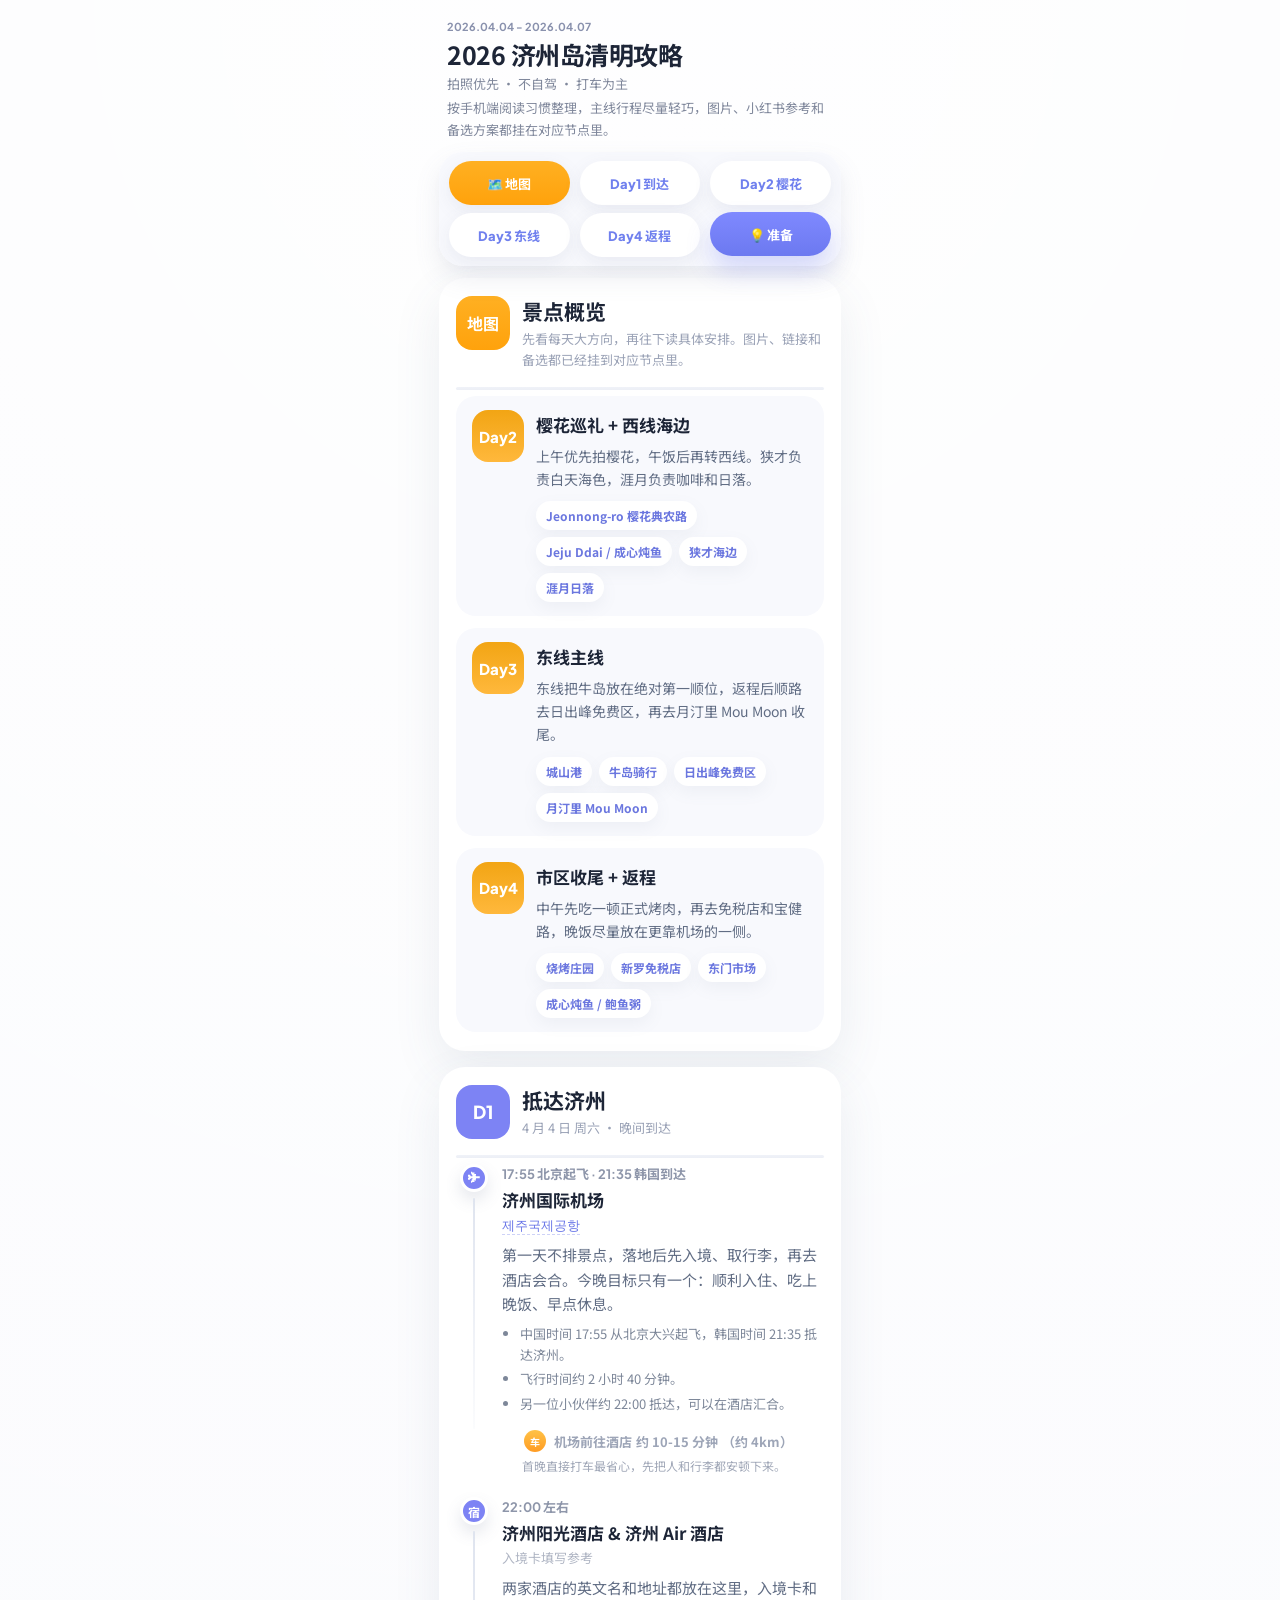
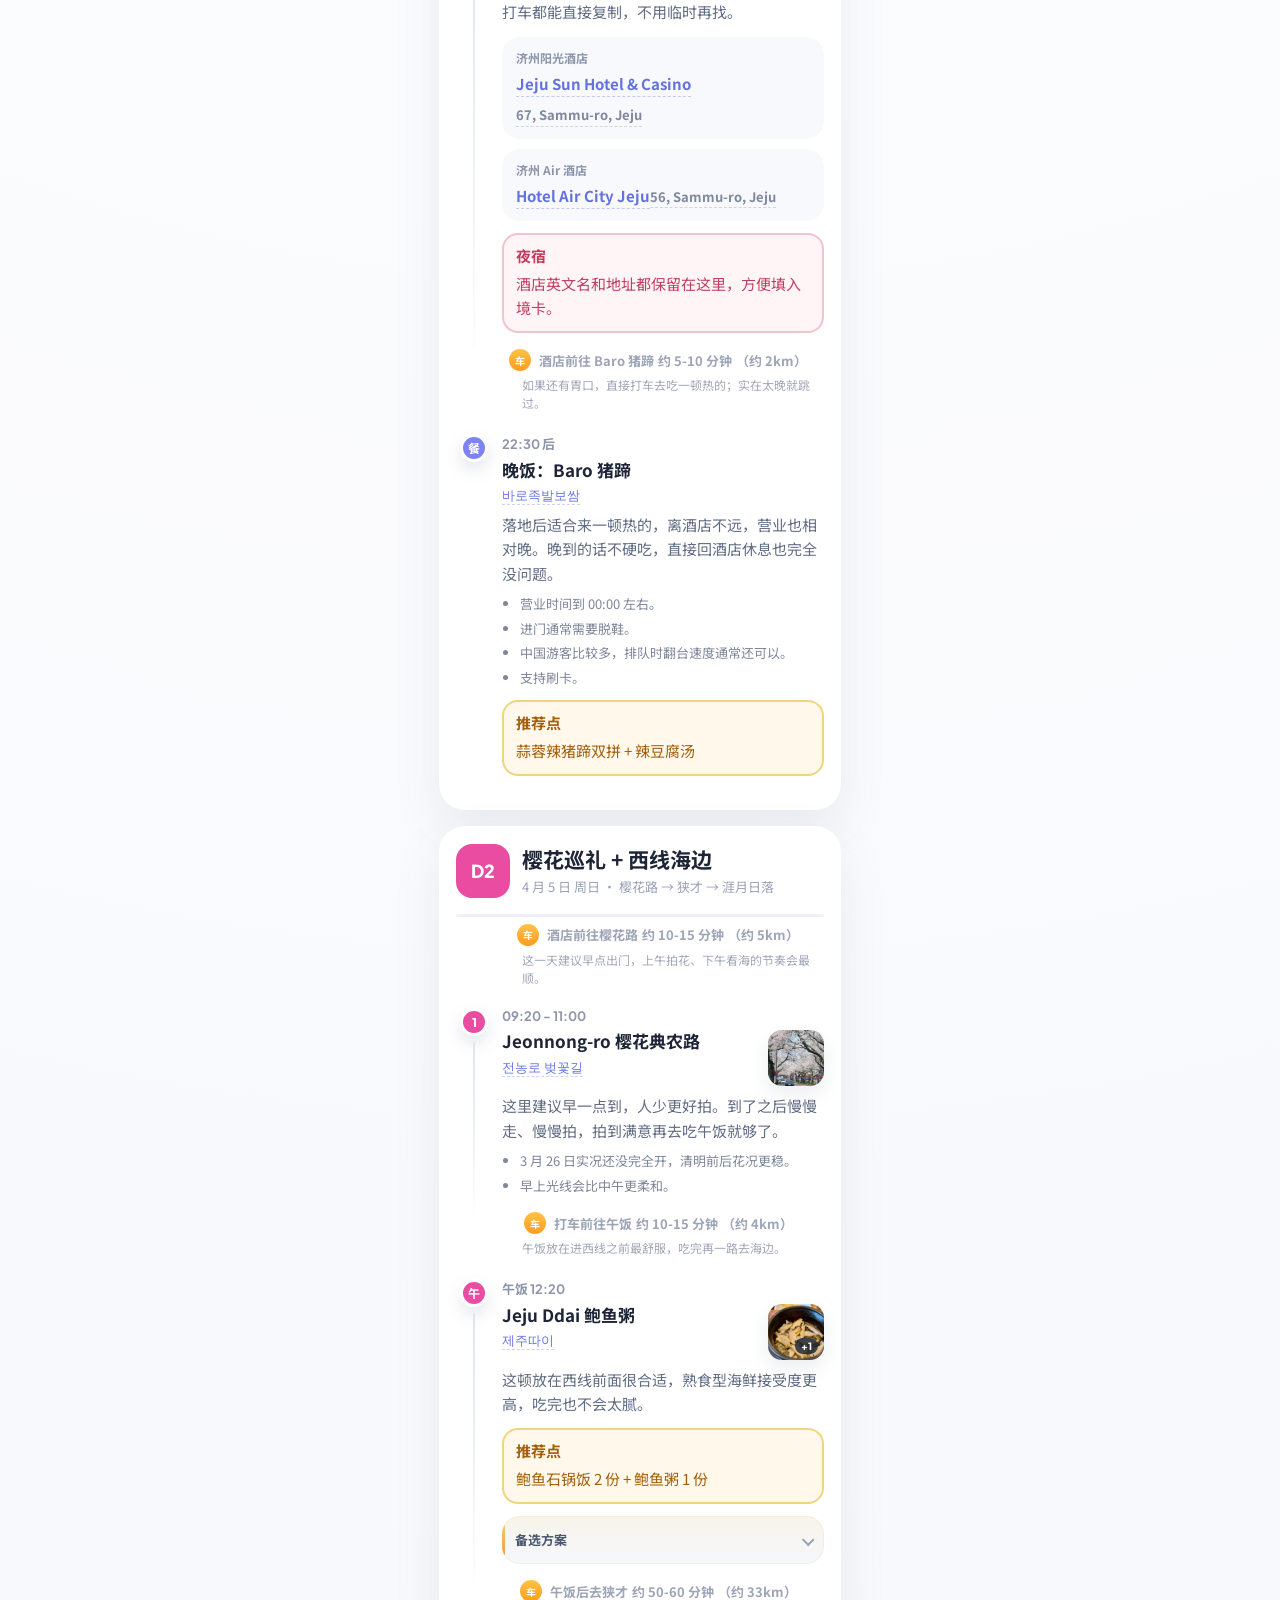
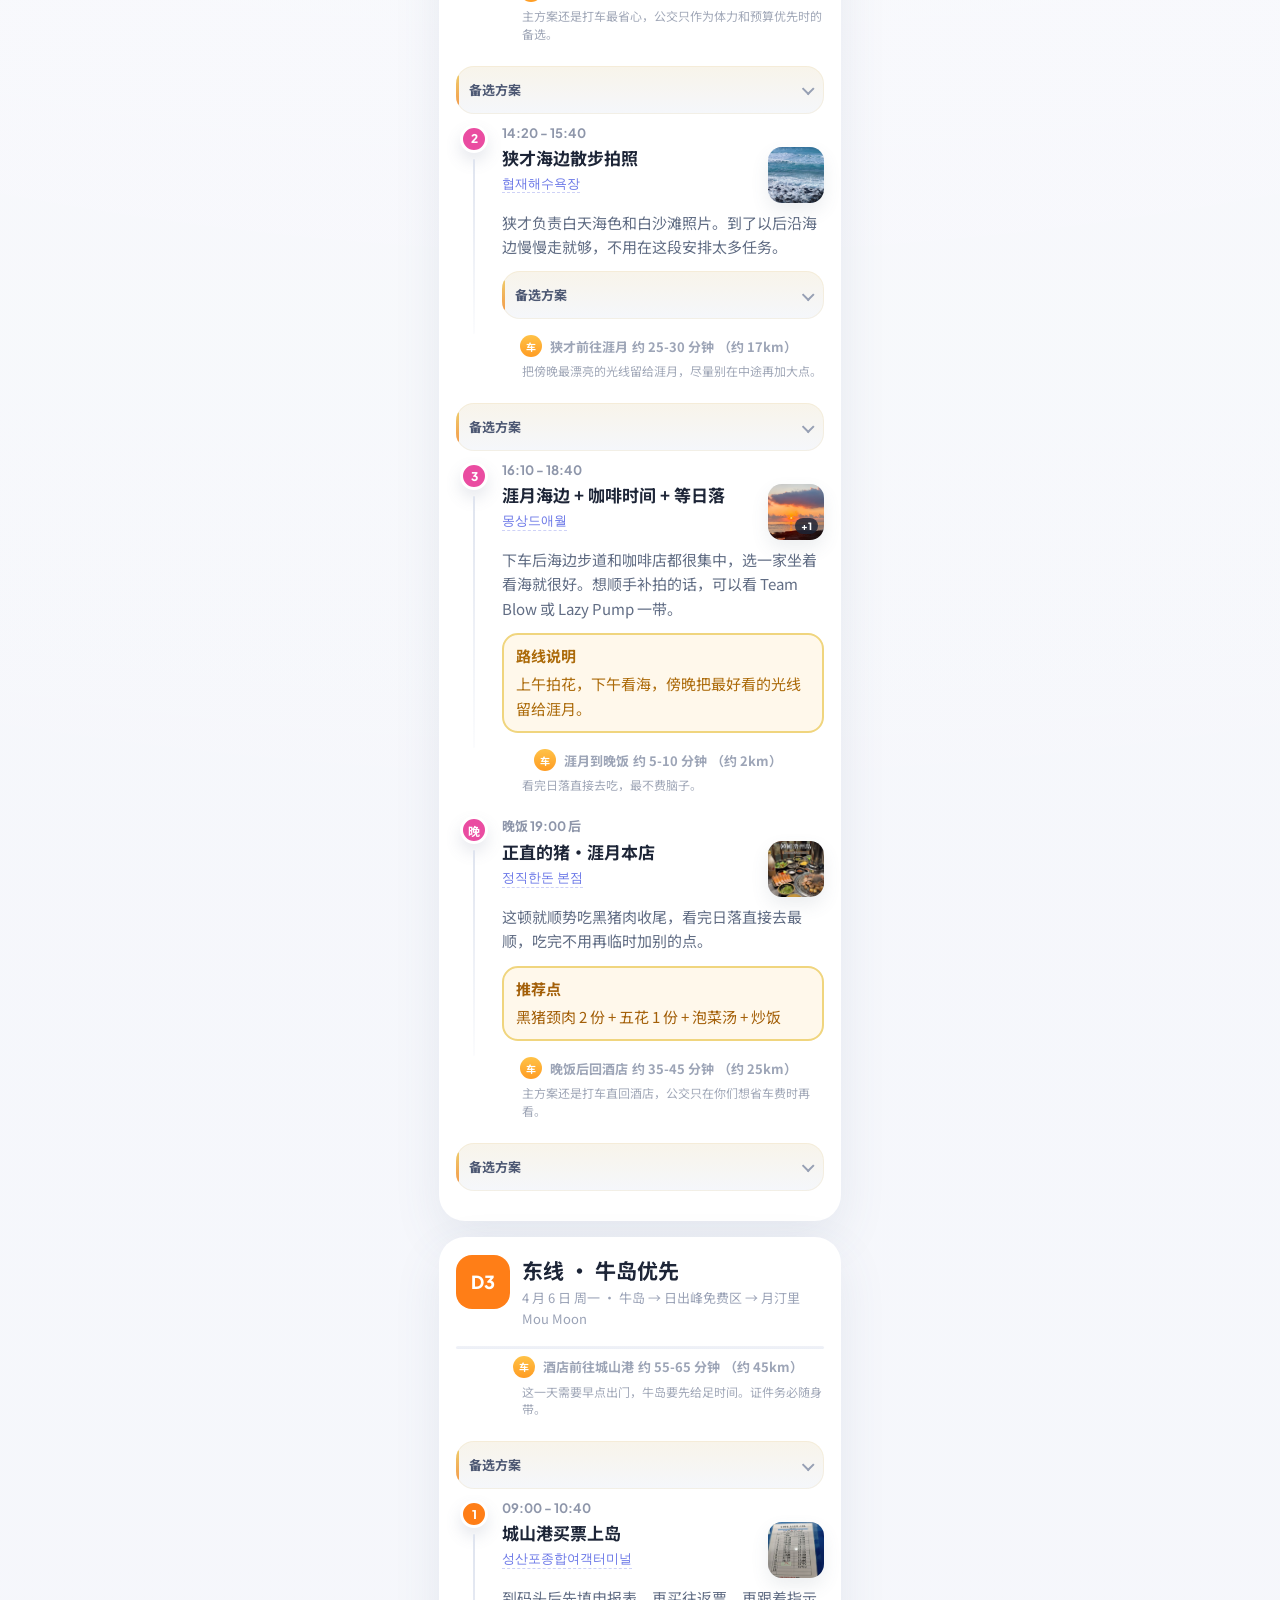
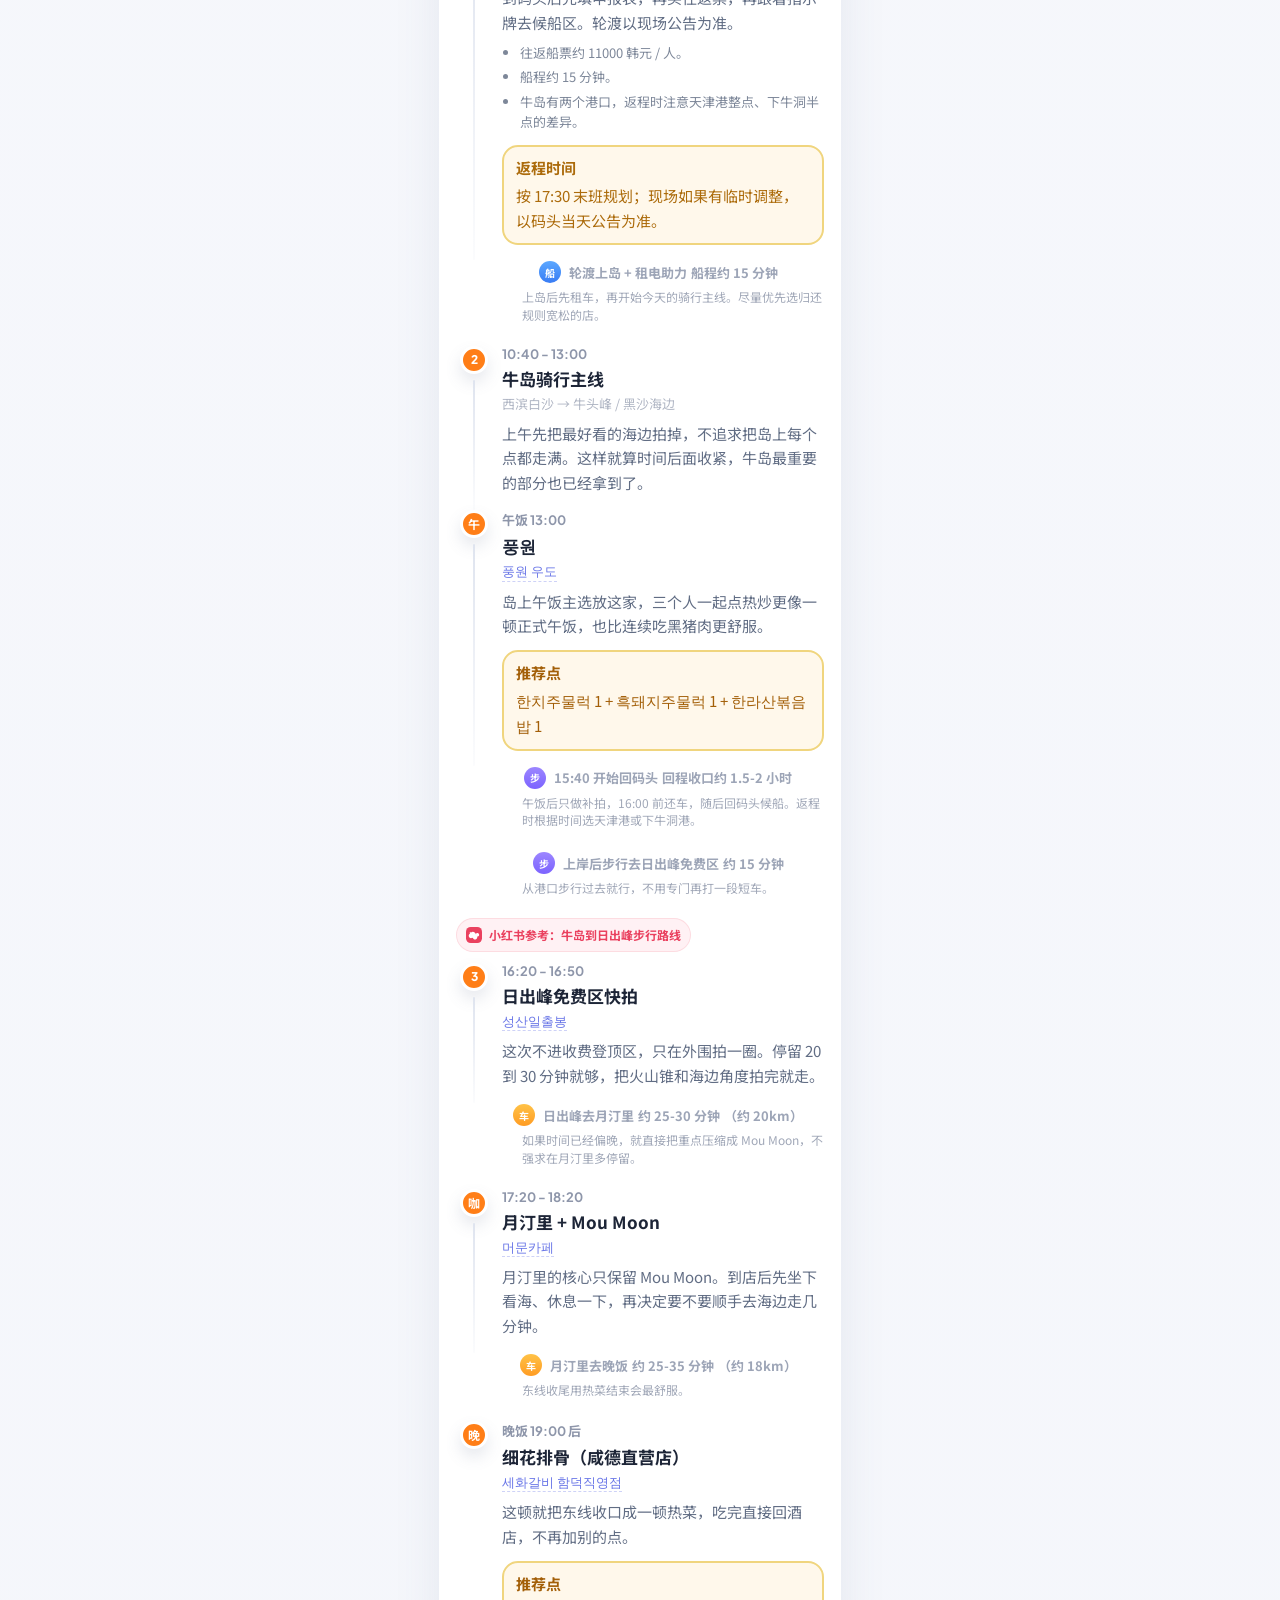
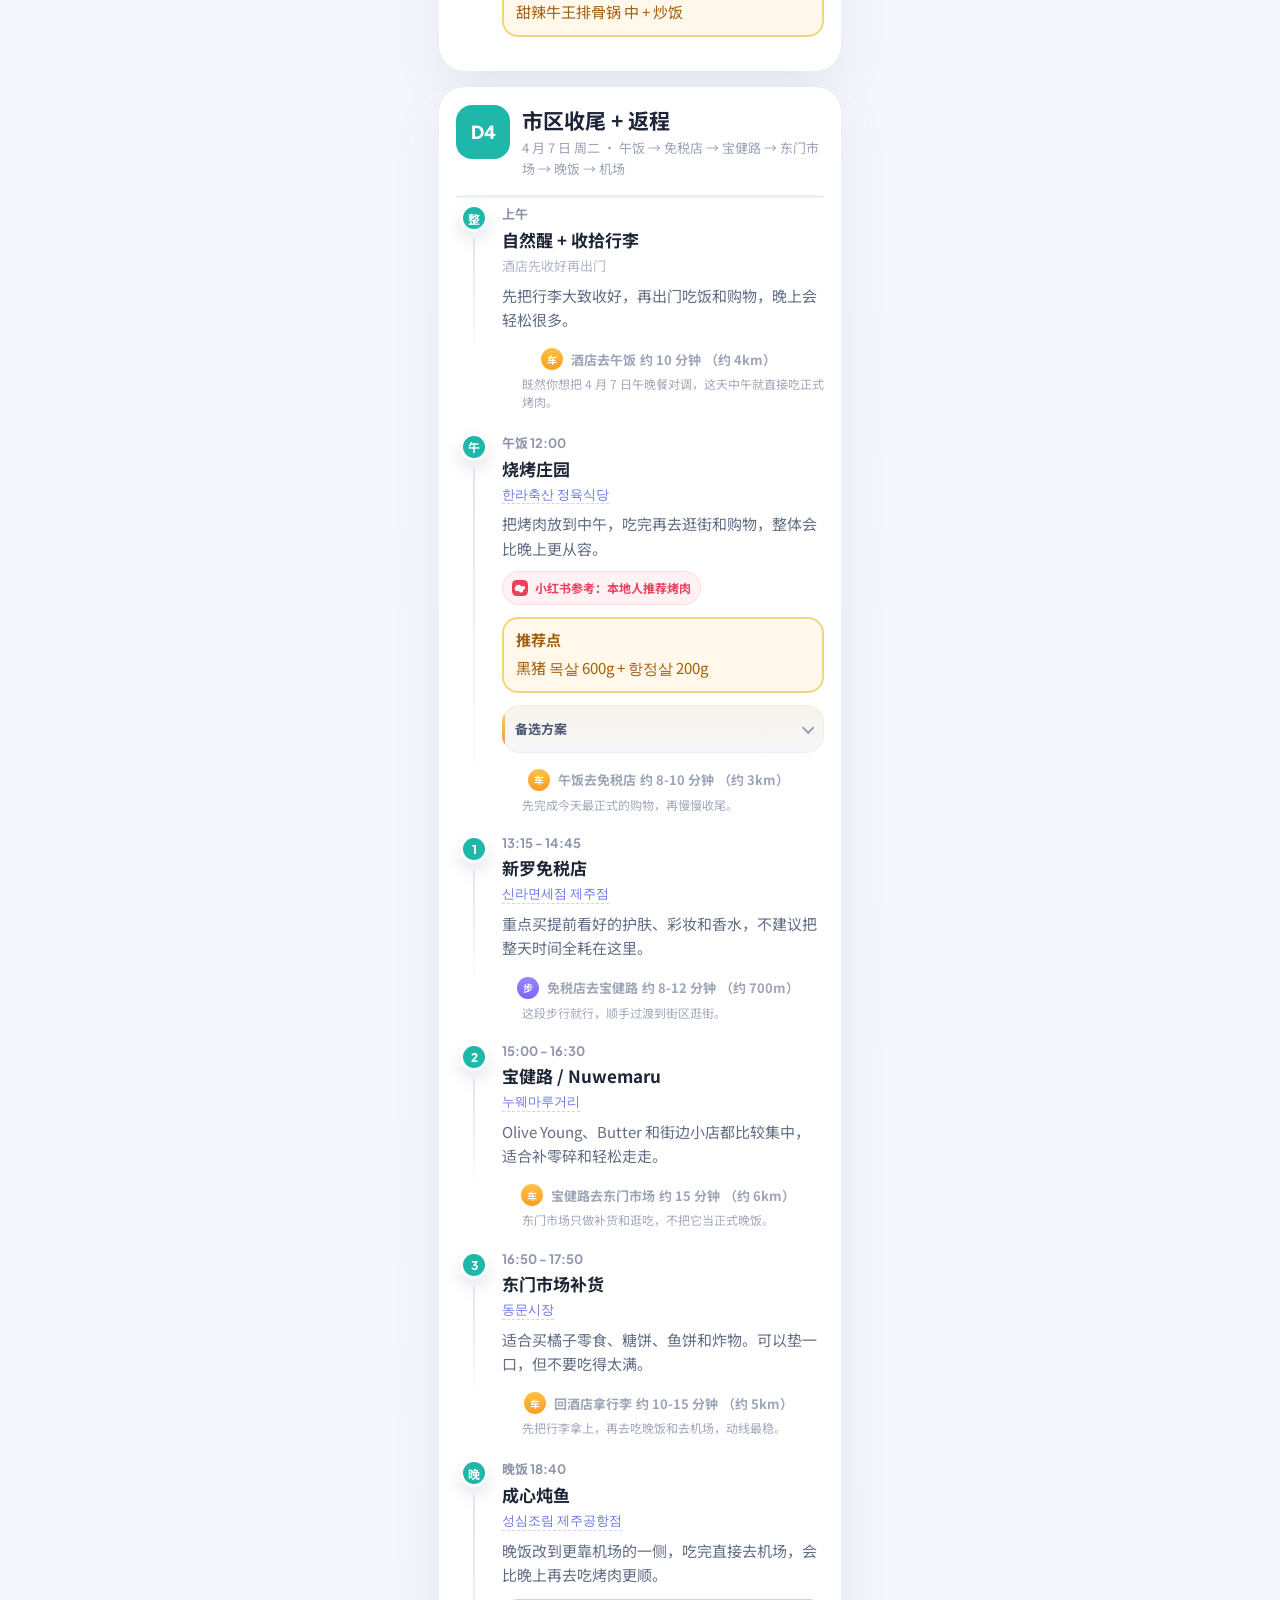
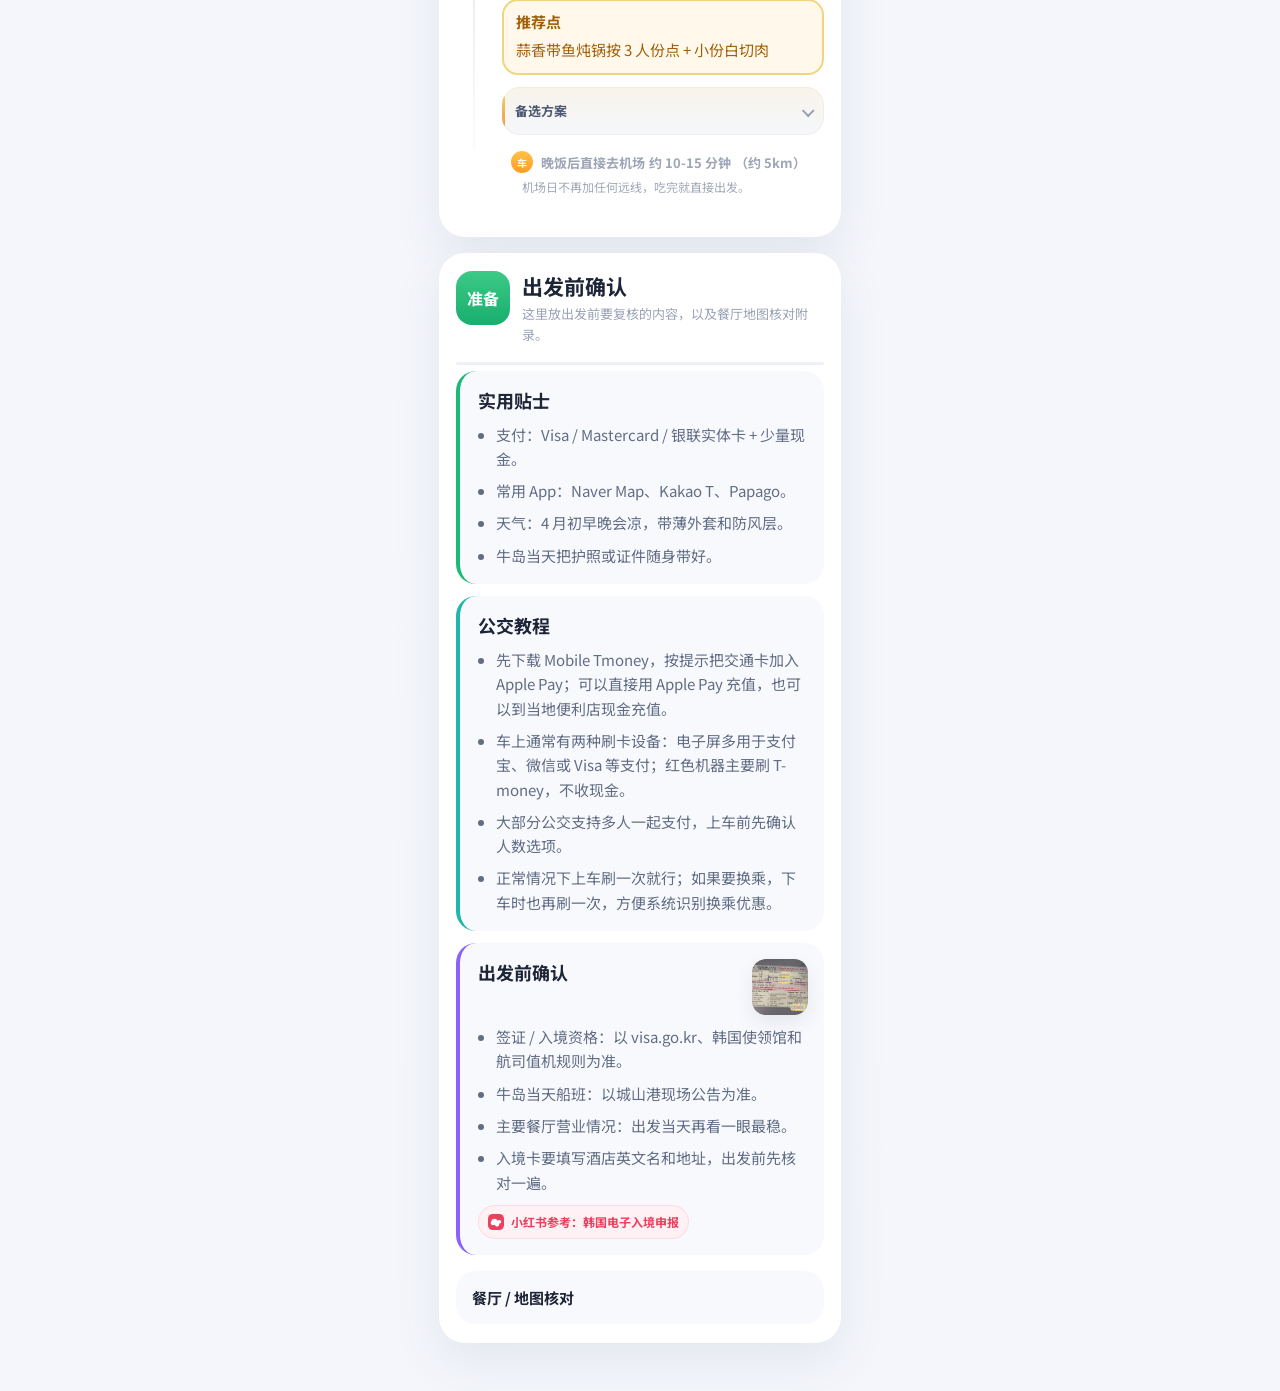
==== index.html @ 5e7be2f5 "add static site files" ====
<!doctype html>
<html lang="zh-CN">
  <head>
    <meta charset="UTF-8" />
    <meta name="viewport" content="width=device-width, initial-scale=1.0, viewport-fit=cover" />
    <link
      rel="icon"
      href="data:image/svg+xml,%3Csvg xmlns='http://www.w3.org/2000/svg' viewBox='0 0 64 64'%3E%3Crect width='64' height='64' rx='18' fill='%237e87ff'/%3E%3Ctext x='50%25' y='52%25' dominant-baseline='middle' text-anchor='middle' font-size='30'%3E%F0%9F%8C%B4%3C/text%3E%3C/svg%3E"
    />
    <title>2026 济州岛清明攻略</title>
    <meta
      name="description"
      content="移动端优先的济州岛清明攻略，包含分日时间轴、图片预览、小红书参考、餐厅备选和出发前提醒。"
    />
    <script type="module" crossorigin src="./assets/index-BkHFu-w7.js"></script>
    <link rel="stylesheet" crossorigin href="./assets/index-C6iYT8bh.css">
  </head>
  <body>
    <div id="root"></div>
  </body>
</html>
---- assets/index-C6iYT8bh.css ----
@font-face{font-family:Plus Jakarta Sans;font-style:normal;font-display:swap;font-weight:500;src:url([data-uri]) format("woff2"),url([data-uri]) format("woff");unicode-range:U+0460-052F,U+1C80-1C8A,U+20B4,U+2DE0-2DFF,U+A640-A69F,U+FE2E-FE2F}@font-face{font-family:Plus Jakarta Sans;font-style:normal;font-display:swap;font-weight:500;src:url(./plus-jakarta-sans-vietnamese-500-normal-DiU8zqi-.woff2) format("woff2"),url(./plus-jakarta-sans-vietnamese-500-normal-CvE5C8T-.woff) format("woff");unicode-range:U+0102-0103,U+0110-0111,U+0128-0129,U+0168-0169,U+01A0-01A1,U+01AF-01B0,U+0300-0301,U+0303-0304,U+0308-0309,U+0323,U+0329,U+1EA0-1EF9,U+20AB}@font-face{font-family:Plus Jakarta Sans;font-style:normal;font-display:swap;font-weight:500;src:url(./plus-jakarta-sans-latin-ext-500-normal-9VZagAe1.woff2) format("woff2"),url(./plus-jakarta-sans-latin-ext-500-normal-CqEEAICU.woff) format("woff");unicode-range:U+0100-02BA,U+02BD-02C5,U+02C7-02CC,U+02CE-02D7,U+02DD-02FF,U+0304,U+0308,U+0329,U+1D00-1DBF,U+1E00-1E9F,U+1EF2-1EFF,U+2020,U+20A0-20AB,U+20AD-20C0,U+2113,U+2C60-2C7F,U+A720-A7FF}@font-face{font-family:Plus Jakarta Sans;font-style:normal;font-display:swap;font-weight:500;src:url(./plus-jakarta-sans-latin-500-normal-Bf-nb4oT.woff2) format("woff2"),url(./plus-jakarta-sans-latin-500-normal-DYtqi0QS.woff) format("woff");unicode-range:U+0000-00FF,U+0131,U+0152-0153,U+02BB-02BC,U+02C6,U+02DA,U+02DC,U+0304,U+0308,U+0329,U+2000-206F,U+20AC,U+2122,U+2191,U+2193,U+2212,U+2215,U+FEFF,U+FFFD}@font-face{font-family:Plus Jakarta Sans;font-style:normal;font-display:swap;font-weight:700;src:url([data-uri]) format("woff2"),url([data-uri]) format("woff");unicode-range:U+0460-052F,U+1C80-1C8A,U+20B4,U+2DE0-2DFF,U+A640-A69F,U+FE2E-FE2F}@font-face{font-family:Plus Jakarta Sans;font-style:normal;font-display:swap;font-weight:700;src:url(./plus-jakarta-sans-vietnamese-700-normal-CV6qDkkj.woff2) format("woff2"),url(./plus-jakarta-sans-vietnamese-700-normal-BCh_uG_5.woff) format("woff");unicode-range:U+0102-0103,U+0110-0111,U+0128-0129,U+0168-0169,U+01A0-01A1,U+01AF-01B0,U+0300-0301,U+0303-0304,U+0308-0309,U+0323,U+0329,U+1EA0-1EF9,U+20AB}@font-face{font-family:Plus Jakarta Sans;font-style:normal;font-display:swap;font-weight:700;src:url(./plus-jakarta-sans-latin-ext-700-normal-BajbvANd.woff2) format("woff2"),url(./plus-jakarta-sans-latin-ext-700-normal-8-d-IyIQ.woff) format("woff");unicode-range:U+0100-02BA,U+02BD-02C5,U+02C7-02CC,U+02CE-02D7,U+02DD-02FF,U+0304,U+0308,U+0329,U+1D00-1DBF,U+1E00-1E9F,U+1EF2-1EFF,U+2020,U+20A0-20AB,U+20AD-20C0,U+2113,U+2C60-2C7F,U+A720-A7FF}@font-face{font-family:Plus Jakarta Sans;font-style:normal;font-display:swap;font-weight:700;src:url(./plus-jakarta-sans-latin-700-normal-CfpNZvy6.woff2) format("woff2"),url(./plus-jakarta-sans-latin-700-normal-DqEcQeE5.woff) format("woff");unicode-range:U+0000-00FF,U+0131,U+0152-0153,U+02BB-02BC,U+02C6,U+02DA,U+02DC,U+0304,U+0308,U+0329,U+2000-206F,U+20AC,U+2122,U+2191,U+2193,U+2212,U+2215,U+FEFF,U+FFFD}@font-face{font-family:Plus Jakarta Sans;font-style:normal;font-display:swap;font-weight:800;src:url([data-uri]) format("woff2"),url([data-uri]) format("woff");unicode-range:U+0460-052F,U+1C80-1C8A,U+20B4,U+2DE0-2DFF,U+A640-A69F,U+FE2E-FE2F}@font-face{font-family:Plus Jakarta Sans;font-style:normal;font-display:swap;font-weight:800;src:url(./plus-jakarta-sans-vietnamese-800-normal-CxbopLd3.woff2) format("woff2"),url(./plus-jakarta-sans-vietnamese-800-normal-BkoGl_sr.woff) format("woff");unicode-range:U+0102-0103,U+0110-0111,U+0128-0129,U+0168-0169,U+01A0-01A1,U+01AF-01B0,U+0300-0301,U+0303-0304,U+0308-0309,U+0323,U+0329,U+1EA0-1EF9,U+20AB}@font-face{font-family:Plus Jakarta Sans;font-style:normal;font-display:swap;font-weight:800;src:url(./plus-jakarta-sans-latin-ext-800-normal-B6BjB2Ju.woff2) format("woff2"),url(./plus-jakarta-sans-latin-ext-800-normal-BPkb-LBK.woff) format("woff");unicode-range:U+0100-02BA,U+02BD-02C5,U+02C7-02CC,U+02CE-02D7,U+02DD-02FF,U+0304,U+0308,U+0329,U+1D00-1DBF,U+1E00-1E9F,U+1EF2-1EFF,U+2020,U+20A0-20AB,U+20AD-20C0,U+2113,U+2C60-2C7F,U+A720-A7FF}@font-face{font-family:Plus Jakarta Sans;font-style:normal;font-display:swap;font-weight:800;src:url(./plus-jakarta-sans-latin-800-normal-CusIZhrK.woff2) format("woff2"),url(./plus-jakarta-sans-latin-800-normal-BRNHt2w0.woff) format("woff");unicode-range:U+0000-00FF,U+0131,U+0152-0153,U+02BB-02BC,U+02C6,U+02DA,U+02DC,U+0304,U+0308,U+0329,U+2000-206F,U+20AC,U+2122,U+2191,U+2193,U+2212,U+2215,U+FEFF,U+FFFD}@font-face{font-family:Noto Sans SC;font-style:normal;font-display:swap;font-weight:400;src:url([data-uri]) format("woff2"),url([data-uri]) format("woff");unicode-range:U+1f1e9-1f1f5,U+1f1f7-1f1ff,U+1f21a,U+1f232,U+1f234-1f237,U+1f250-1f251,U+1f300,U+1f302-1f308,U+1f30a-1f311,U+1f315,U+1f319-1f320,U+1f324,U+1f327,U+1f32a,U+1f32c-1f32d,U+1f330-1f357,U+1f359-1f37e}@font-face{font-family:Noto Sans SC;font-style:normal;font-display:swap;font-weight:400;src:url(./noto-sans-sc-5-400-normal-3RzBeGhg.woff2) format("woff2"),url(./noto-sans-sc-5-400-normal-CbEP9VxY.woff) format("woff");unicode-range:U+fee3,U+fef3,U+ff03-ff04,U+ff07,U+ff0a,U+ff17-ff19,U+ff1c-ff1d,U+ff20-ff3a,U+ff3c,U+ff3e-ff5b,U+ff5d,U+ff61-ff65,U+ff67-ff6a,U+ff6c,U+ff6f-ff78,U+ff7a-ff7d,U+ff80-ff84,U+ff86,U+ff89-ff8e,U+ff92,U+ff97-ff9b,U+ff9d-ff9f,U+ffe0-ffe4,U+ffe6,U+ffe9,U+ffeb,U+ffed,U+fffc,U+1f004,U+1f170-1f171,U+1f192-1f195,U+1f198-1f19a,U+1f1e6-1f1e8}@font-face{font-family:Noto Sans SC;font-style:normal;font-display:swap;font-weight:400;src:url(./noto-sans-sc-6-400-normal-D73klzWF.woff2) format("woff2"),url(./noto-sans-sc-6-400-normal-BbNanP_g.woff) format("woff");unicode-range:U+f0a7,U+f0b2,U+f0b7,U+f0c9,U+f0d8,U+f0da,U+f0dc-f0dd,U+f0e0,U+f0e6,U+f0eb,U+f0fc,U+f101,U+f104-f105,U+f107,U+f10b,U+f11b,U+f14b,U+f18a,U+f193,U+f1d6-f1d7,U+f244,U+f27a,U+f296,U+f2ae,U+f471,U+f4b3,U+f610-f611,U+f880-f881,U+f8ec,U+f8f5,U+f8ff,U+f901,U+f90a,U+f92c-f92d,U+f934,U+f937,U+f941,U+f965,U+f967,U+f969,U+f96b,U+f96f,U+f974,U+f978-f979,U+f97e,U+f981,U+f98a,U+f98e,U+f997,U+f99c,U+f9b2,U+f9b5,U+f9ba,U+f9be,U+f9ca,U+f9d0-f9d1,U+f9dd,U+f9e0-f9e1,U+f9e4,U+f9f7,U+fa00-fa01,U+fa08,U+fa0a,U+fa11,U+fb01-fb02,U+fdfc,U+fe0e,U+fe30-fe31,U+fe33-fe44,U+fe49-fe52,U+fe54-fe57,U+fe59-fe66,U+fe68-fe6b,U+fe8e,U+fe92-fe93,U+feae,U+feb8,U+fecb-fecc,U+fee0}@font-face{font-family:Noto Sans SC;font-style:normal;font-display:swap;font-weight:400;src:url(./noto-sans-sc-21-400-normal-Bfz3Xm1a.woff2) format("woff2"),url(./noto-sans-sc-21-400-normal-B-kDkkaE.woff) format("woff");unicode-range:U+9f83,U+9f85-9f8d,U+9f90-9f91,U+9f94-9f96,U+9f98,U+9f9b-9f9c,U+9f9e,U+9fa0,U+9fa2,U+9ff0-9fff,U+a001,U+a007,U+a025,U+a046-a047,U+a057,U+a072,U+a078-a079,U+a083,U+a085,U+a100,U+a118,U+a132,U+a134,U+a1f4,U+a242,U+a4a6,U+a4aa,U+a4b0-a4b1,U+a4b3,U+a9c1-a9c2,U+ac00-ac01,U+ac04,U+ac08,U+ac10-ac11,U+ac13-ac16,U+ac19,U+ac1c-ac1d,U+ac24,U+ac70-ac71,U+ac74,U+ac77-ac78,U+ac80-ac81,U+ac83,U+ac8c,U+ac90,U+ac9f-aca0,U+aca8-aca9,U+acac,U+acb0,U+acbd,U+acc1,U+acc4,U+ace0-ace1,U+ace4,U+ace8,U+acf3,U+acf5,U+acfc-acfd,U+ad00,U+ad0c,U+ad11,U+ad1c,U+ad34,U+ad50,U+ad64,U+ad6c,U+ad70,U+ad74,U+ad7f,U+ad81,U+ad8c,U+adc0,U+adc8,U+addc,U+ade0,U+adf8-adf9,U+adfc,U+ae00,U+ae08-ae09,U+ae0b,U+ae30,U+ae34,U+ae38,U+ae40,U+ae4a,U+ae4c,U+ae54,U+ae68,U+aebc,U+aed8,U+af2c-af2d}@font-face{font-family:Noto Sans SC;font-style:normal;font-display:swap;font-weight:400;src:url(./noto-sans-sc-22-400-normal-yOvQSDF6.woff2) format("woff2"),url(./noto-sans-sc-22-400-normal-Ddldhbk8.woff) format("woff");unicode-range:U+9e30-9e33,U+9e35-9e3b,U+9e3e,U+9e40-9e44,U+9e46-9e4e,U+9e51,U+9e53,U+9e55-9e58,U+9e5a-9e5c,U+9e5e-9e63,U+9e66-9e6e,U+9e71,U+9e73,U+9e75,U+9e78-9e79,U+9e7c-9e7e,U+9e82,U+9e86-9e88,U+9e8b-9e8c,U+9e90-9e91,U+9e93,U+9e95,U+9e97,U+9e9d,U+9ea4-9ea5,U+9ea9-9eaa,U+9eb4-9eb5,U+9eb8-9eba,U+9ebc-9ebf,U+9ec3,U+9ec9,U+9ecd,U+9ed0,U+9ed2-9ed3,U+9ed5-9ed6,U+9ed9,U+9edc-9edd,U+9edf-9ee0,U+9ee2,U+9ee5,U+9ee7-9eea,U+9eef,U+9ef1,U+9ef3-9ef4,U+9ef6,U+9ef9,U+9efb-9efc,U+9efe,U+9f0b,U+9f0d,U+9f10,U+9f14,U+9f17,U+9f19,U+9f22,U+9f29,U+9f2c,U+9f2f,U+9f31,U+9f37,U+9f39,U+9f3d-9f3e,U+9f41,U+9f4a-9f4b,U+9f51-9f52,U+9f61-9f63,U+9f66-9f67,U+9f80-9f81}@font-face{font-family:Noto Sans SC;font-style:normal;font-display:swap;font-weight:400;src:url(./noto-sans-sc-23-400-normal-D0XQUkMM.woff2) format("woff2"),url(./noto-sans-sc-23-400-normal-B63mf8yb.woff) format("woff");unicode-range:U+9c82-9c83,U+9c85-9c8c,U+9c8e-9c92,U+9c94-9c9b,U+9c9e-9ca3,U+9ca5-9ca7,U+9ca9,U+9cab,U+9cad-9cae,U+9cb1-9cb7,U+9cb9-9cbd,U+9cbf-9cc0,U+9cc3,U+9cc5-9cc7,U+9cc9-9cd1,U+9cd3-9cda,U+9cdc-9cdd,U+9cdf,U+9ce1-9ce3,U+9ce5,U+9ce9,U+9cee-9cef,U+9cf3-9cf4,U+9cf6,U+9cfc-9cfd,U+9d02,U+9d08-9d09,U+9d12,U+9d1b,U+9d1e,U+9d26,U+9d28,U+9d37,U+9d3b,U+9d3f,U+9d51,U+9d59,U+9d5c-9d5d,U+9d5f-9d61,U+9d6c,U+9d70,U+9d72,U+9d7a,U+9d7e,U+9d84,U+9d89,U+9d8f,U+9d92,U+9daf,U+9db4,U+9db8,U+9dbc,U+9dc4,U+9dc7,U+9dc9,U+9dd7,U+9ddf,U+9df2,U+9df9-9dfa,U+9e0a,U+9e11,U+9e1a,U+9e1e,U+9e20,U+9e22,U+9e28-9e2c,U+9e2e-9e2f}@font-face{font-family:Noto Sans SC;font-style:normal;font-display:swap;font-weight:400;src:url(./noto-sans-sc-24-400-normal-mI4tDgE1.woff2) format("woff2"),url(./noto-sans-sc-24-400-normal-DBLAZKBQ.woff) format("woff");unicode-range:U+9a80,U+9a83,U+9a85,U+9a88-9a8a,U+9a8d-9a8e,U+9a90,U+9a92-9a93,U+9a95-9a96,U+9a98-9a99,U+9a9b-9aa2,U+9aa5,U+9aa7,U+9aaf-9ab1,U+9ab5-9ab6,U+9ab9-9aba,U+9ac0-9ac4,U+9ac8,U+9acb-9acc,U+9ace-9acf,U+9ad1-9ad2,U+9ad9,U+9adf,U+9ae1,U+9ae3,U+9aea-9aeb,U+9aed-9aef,U+9af4,U+9af9,U+9afb,U+9b03-9b04,U+9b06,U+9b08,U+9b0d,U+9b0f-9b10,U+9b13,U+9b18,U+9b1a,U+9b1f,U+9b22-9b23,U+9b25,U+9b27-9b28,U+9b2a,U+9b2f,U+9b31-9b32,U+9b3b,U+9b43,U+9b46-9b49,U+9b4d-9b4e,U+9b51,U+9b56,U+9b58,U+9b5a,U+9b5c,U+9b5f,U+9b61-9b62,U+9b6f,U+9b77,U+9b80,U+9b88,U+9b8b,U+9b8e,U+9b91,U+9b9f-9ba0,U+9ba8,U+9baa-9bab,U+9bad-9bae,U+9bb0-9bb1,U+9bb8,U+9bc9-9bca,U+9bd3,U+9bd6,U+9bdb,U+9be8,U+9bf0-9bf1,U+9c02,U+9c10,U+9c15,U+9c24,U+9c2d,U+9c32,U+9c39,U+9c3b,U+9c40,U+9c47-9c49,U+9c53,U+9c57,U+9c64,U+9c72,U+9c77-9c78,U+9c7b,U+9c7f-9c80}@font-face{font-family:Noto Sans SC;font-style:normal;font-display:swap;font-weight:400;src:url(./noto-sans-sc-25-400-normal-CD3JKveN.woff2) format("woff2"),url(./noto-sans-sc-25-400-normal-zOs-X-G_.woff) format("woff");unicode-range:U+98dd,U+98e1-98e2,U+98e7-98ea,U+98ec,U+98ee-98ef,U+98f2,U+98f4,U+98fc-98fe,U+9903,U+9905,U+9908,U+990a,U+990c-990d,U+9913-9914,U+9918,U+991a-991b,U+991e,U+9921,U+9928,U+992c,U+992e,U+9935,U+9938-9939,U+993d-993e,U+9945,U+994b-994c,U+9951-9952,U+9954-9955,U+9957,U+995e,U+9963,U+9966-9969,U+996b-996c,U+996f,U+9974-9975,U+9977-9979,U+997d-997e,U+9980-9981,U+9983-9984,U+9987,U+998a-998b,U+998d-9991,U+9993-9995,U+9997-9998,U+99a5,U+99ab,U+99ad-99ae,U+99b1,U+99b3-99b4,U+99bc,U+99bf,U+99c1,U+99c3-99c6,U+99cc,U+99d0,U+99d2,U+99d5,U+99db,U+99dd,U+99e1,U+99ed,U+99f1,U+99ff,U+9a01,U+9a03-9a04,U+9a0e-9a0f,U+9a11-9a13,U+9a19,U+9a1b,U+9a28,U+9a2b,U+9a30,U+9a32,U+9a37,U+9a40,U+9a45,U+9a4a,U+9a4d-9a4e,U+9a52,U+9a55,U+9a57,U+9a5a-9a5b,U+9a5f,U+9a62,U+9a65,U+9a69,U+9a6b,U+9a6e,U+9a75,U+9a77-9a7a,U+9a7d}@font-face{font-family:Noto Sans SC;font-style:normal;font-display:swap;font-weight:400;src:url(./noto-sans-sc-26-400-normal-B306_DcA.woff2) format("woff2"),url(./noto-sans-sc-26-400-normal-CW5LtD6m.woff) format("woff");unicode-range:U+975b-975c,U+9763,U+9765-9766,U+976c-976d,U+9773,U+9776,U+977a,U+977c,U+9784-9785,U+978e-978f,U+9791-9792,U+9794-9795,U+9798,U+979a,U+979e,U+97a3,U+97a5-97a6,U+97a8,U+97ab-97ac,U+97ae-97af,U+97b2,U+97b4,U+97c6,U+97cb-97cc,U+97d3,U+97d8,U+97dc,U+97e1,U+97ea-97eb,U+97ee,U+97fb,U+97fe-97ff,U+9801-9803,U+9805-9806,U+9808,U+980c,U+9810-9814,U+9817-9818,U+981e,U+9820-9821,U+9824,U+9828,U+982b-982d,U+9830,U+9834,U+9838-9839,U+983c,U+9846,U+984d-984f,U+9851-9852,U+9854-9855,U+9857-9858,U+985a-985b,U+9862-9863,U+9865,U+9867,U+986b,U+986f-9871,U+9877-9878,U+987c,U+9880,U+9883,U+9885,U+9889,U+988b-988f,U+9893-9895,U+9899-989b,U+989e-989f,U+98a1-98a2,U+98a5-98a7,U+98a9,U+98af,U+98b1,U+98b6,U+98ba,U+98be,U+98c3-98c4,U+98c6-98c8,U+98cf-98d6,U+98da-98db}@font-face{font-family:Noto Sans SC;font-style:normal;font-display:swap;font-weight:400;src:url(./noto-sans-sc-27-400-normal-LzZF_NqI.woff2) format("woff2"),url(./noto-sans-sc-27-400-normal-D3MarmBt.woff) format("woff");unicode-range:U+95c4-95ca,U+95cc-95cd,U+95d4-95d6,U+95d8,U+95e1-95e2,U+95e9,U+95f0-95f1,U+95f3,U+95f6,U+95fc,U+95fe-95ff,U+9602-9604,U+9606-960d,U+960f,U+9611-9613,U+9615-9617,U+9619-961b,U+961d,U+9621,U+9628,U+962f,U+963c-963e,U+9641-9642,U+9649,U+9654,U+965b-965f,U+9661,U+9663,U+9665,U+9667-9668,U+966c,U+9670,U+9672-9674,U+9678,U+967a,U+967d,U+9682,U+9685,U+9688,U+968a,U+968d-968e,U+9695,U+9697-9698,U+969e,U+96a0,U+96a3-96a4,U+96a8,U+96aa,U+96b0-96b1,U+96b3-96b4,U+96b7-96b9,U+96bb-96bd,U+96c9,U+96cb,U+96ce,U+96d1-96d2,U+96d6,U+96d9,U+96db-96dc,U+96de,U+96e0,U+96e3,U+96e9,U+96eb,U+96f0-96f2,U+96f9,U+96ff,U+9701-9702,U+9705,U+9708,U+970a,U+970e-970f,U+9711,U+9719,U+9727,U+972a,U+972d,U+9730,U+973d,U+9742,U+9744,U+9748-9749,U+9750-9751,U+975a}@font-face{font-family:Noto Sans SC;font-style:normal;font-display:swap;font-weight:400;src:url(./noto-sans-sc-28-400-normal-CEc-bbYn.woff2) format("woff2"),url(./noto-sans-sc-28-400-normal-bDrt87Cu.woff) format("woff");unicode-range:U+94f5,U+94f7,U+94f9,U+94fb-94fd,U+94ff,U+9503-9504,U+9506-9507,U+9509-950a,U+950d-950f,U+9511-9518,U+951a-9520,U+9522,U+9528-952d,U+9530-953a,U+953c-953f,U+9543-9546,U+9548-9550,U+9552-9555,U+9557-955b,U+955d-9568,U+956a-956d,U+9570-9574,U+9583,U+9586,U+9589,U+958e-958f,U+9591-9592,U+9594,U+9598-9599,U+959e-95a0,U+95a2-95a6,U+95a8-95b2,U+95b4,U+95b8-95c3}@font-face{font-family:Noto Sans SC;font-style:normal;font-display:swap;font-weight:400;src:url(./noto-sans-sc-29-400-normal-CTMIENlc.woff2) format("woff2"),url(./noto-sans-sc-29-400-normal-DcvtRzWo.woff) format("woff");unicode-range:U+941c-942b,U+942d-942e,U+9432-9433,U+9435,U+9438,U+943a,U+943e,U+9444,U+944a,U+9451-9452,U+945a,U+9462-9463,U+9465,U+9470-9487,U+948a-9492,U+9494-9498,U+949a,U+949c-949d,U+94a1,U+94a3-94a4,U+94a8,U+94aa-94ad,U+94af,U+94b2,U+94b4-94ba,U+94bc-94c0,U+94c4,U+94c6-94db,U+94de-94ec,U+94ee-94f1,U+94f3}@font-face{font-family:Noto Sans SC;font-style:normal;font-display:swap;font-weight:400;src:url(./noto-sans-sc-30-400-normal-Dzb6Zn8O.woff2) format("woff2"),url(./noto-sans-sc-30-400-normal-CkB3lx0Z.woff) format("woff");unicode-range:U+92ec-92ed,U+92f0,U+92f3,U+92f8,U+92fc,U+9304,U+9306,U+9310,U+9312,U+9315,U+9318,U+931a,U+931e,U+9320-9322,U+9324,U+9326-9329,U+932b-932c,U+932f,U+9331-9332,U+9335-9336,U+933e,U+9340-9341,U+934a-9360,U+9362-9363,U+9365-936b,U+936e,U+9375,U+937e,U+9382,U+938a,U+938c,U+938f,U+9393-9394,U+9396-9397,U+939a,U+93a2,U+93a7,U+93ac-93cd,U+93d0-93d1,U+93d6-93d8,U+93de-93df,U+93e1-93e2,U+93e4,U+93f8,U+93fb,U+93fd,U+940e-941a}@font-face{font-family:Noto Sans SC;font-style:normal;font-display:swap;font-weight:400;src:url(./noto-sans-sc-31-400-normal-Cngcbauu.woff2) format("woff2"),url(./noto-sans-sc-31-400-normal-BPTii1ve.woff) format("woff");unicode-range:U+9163-9164,U+9169,U+9170,U+9172,U+9174,U+9179-917a,U+917d-917e,U+9182-9183,U+9185,U+918c-918d,U+9190-9191,U+919a,U+919c,U+91a1-91a4,U+91a8,U+91aa-91af,U+91b4-91b5,U+91b8,U+91ba,U+91be,U+91c0-91c1,U+91c6,U+91c8,U+91cb,U+91d0,U+91d2,U+91d7-91d8,U+91dd,U+91e3,U+91e6-91e7,U+91ed,U+91f0,U+91f5,U+91f9,U+9200,U+9205,U+9207-920a,U+920d-920e,U+9210,U+9214-9215,U+921c,U+921e,U+9221,U+9223-9227,U+9229-922a,U+922d,U+9234-9235,U+9237,U+9239-923a,U+923c-9240,U+9244-9246,U+9249,U+924e-924f,U+9251,U+9253,U+9257,U+925b,U+925e,U+9262,U+9264-9266,U+9268,U+926c,U+926f,U+9271,U+927b,U+927e,U+9280,U+9283,U+9285-928a,U+928e,U+9291,U+9293,U+9296,U+9298,U+929c-929d,U+92a8,U+92ab-92ae,U+92b3,U+92b6-92b7,U+92b9,U+92c1,U+92c5-92c6,U+92c8,U+92cc,U+92d0,U+92d2,U+92e4,U+92ea}@font-face{font-family:Noto Sans SC;font-style:normal;font-display:swap;font-weight:400;src:url(./noto-sans-sc-32-400-normal-BqAPF1tT.woff2) format("woff2"),url(./noto-sans-sc-32-400-normal-Da_7IxW3.woff) format("woff");unicode-range:U+9004,U+900b,U+9011,U+9015-9016,U+901e,U+9021,U+9026,U+902d,U+902f,U+9031,U+9035-9036,U+9039-903a,U+9041,U+9044-9046,U+904a,U+904f-9052,U+9054-9055,U+9058-9059,U+905b-905e,U+9060-9062,U+9068-9069,U+906f,U+9072,U+9074,U+9076-907a,U+907c-907d,U+9081,U+9083,U+9085,U+9087-908b,U+908f,U+9095,U+9097,U+9099-909b,U+909d,U+90a0-90a1,U+90a8-90a9,U+90ac,U+90b0,U+90b2-90b4,U+90b6,U+90b8,U+90ba,U+90bd-90be,U+90c3-90c5,U+90c7-90c8,U+90cf-90d0,U+90d3,U+90d5,U+90d7,U+90da-90dc,U+90de,U+90e2,U+90e4,U+90e6-90e7,U+90ea-90eb,U+90ef,U+90f4-90f5,U+90f7,U+90fe-9100,U+9104,U+9109,U+910c,U+9112,U+9114-9115,U+9118,U+911c,U+911e,U+9120,U+9122-9123,U+9127,U+912d,U+912f-9132,U+9139-913a,U+9143,U+9146,U+9149-914a,U+914c,U+914e-9150,U+9154,U+9157,U+915a,U+915d-915e,U+9161-9162}@font-face{font-family:Noto Sans SC;font-style:normal;font-display:swap;font-weight:400;src:url(./noto-sans-sc-33-400-normal-CUXtFK-t.woff2) format("woff2"),url(./noto-sans-sc-33-400-normal-Cd3lI6aO.woff) format("woff");unicode-range:U+8e41-8e42,U+8e47,U+8e49-8e4b,U+8e50-8e53,U+8e59-8e5a,U+8e5f-8e60,U+8e64,U+8e69,U+8e6c,U+8e70,U+8e74,U+8e76,U+8e7a-8e7c,U+8e7f,U+8e84-8e85,U+8e87,U+8e89,U+8e8b,U+8e8d,U+8e8f-8e90,U+8e94,U+8e99,U+8e9c,U+8e9e,U+8eaa,U+8eac,U+8eb0,U+8eb6,U+8ec0,U+8ec6,U+8eca-8ece,U+8ed2,U+8eda,U+8edf,U+8ee2,U+8eeb,U+8ef8,U+8efb-8efe,U+8f03,U+8f09,U+8f0b,U+8f12-8f15,U+8f1b,U+8f1d,U+8f1f,U+8f29-8f2a,U+8f2f,U+8f36,U+8f38,U+8f3b,U+8f3e-8f3f,U+8f44-8f45,U+8f49,U+8f4d-8f4e,U+8f5f,U+8f6b,U+8f6d,U+8f71-8f73,U+8f75-8f76,U+8f78-8f7a,U+8f7c,U+8f7e,U+8f81-8f82,U+8f84,U+8f87,U+8f8a-8f8b,U+8f8d-8f8f,U+8f94-8f95,U+8f97-8f9a,U+8fa6,U+8fad-8faf,U+8fb2,U+8fb5-8fb7,U+8fba-8fbc,U+8fbf,U+8fc2,U+8fcb,U+8fcd,U+8fd3,U+8fd5,U+8fd7,U+8fda,U+8fe2-8fe5,U+8fe8-8fe9,U+8fee,U+8ff3-8ff4,U+8ff8,U+8ffa}@font-face{font-family:Noto Sans SC;font-style:normal;font-display:swap;font-weight:400;src:url(./noto-sans-sc-34-400-normal-Djw1IAuw.woff2) format("woff2"),url(./noto-sans-sc-34-400-normal-BN6nGe8Q.woff) format("woff");unicode-range:U+8cbd,U+8cbf-8cc4,U+8cc7-8cc8,U+8cca,U+8ccd,U+8cd1,U+8cd3,U+8cdb-8cdc,U+8cde,U+8ce0,U+8ce2-8ce4,U+8ce6-8ce8,U+8cea,U+8ced,U+8cf4,U+8cf8,U+8cfa,U+8cfc-8cfd,U+8d04-8d05,U+8d07-8d08,U+8d0a,U+8d0d,U+8d0f,U+8d13-8d14,U+8d16,U+8d1b,U+8d20,U+8d30,U+8d32-8d33,U+8d36,U+8d3b,U+8d3d,U+8d40,U+8d42-8d43,U+8d45-8d46,U+8d48-8d4a,U+8d4d,U+8d51,U+8d53,U+8d55,U+8d59,U+8d5c-8d5d,U+8d5f,U+8d61,U+8d66-8d67,U+8d6a,U+8d6d,U+8d71,U+8d73,U+8d84,U+8d90-8d91,U+8d94-8d95,U+8d99,U+8da8,U+8daf,U+8db1,U+8db5,U+8db8,U+8dba,U+8dbc,U+8dbf,U+8dc2,U+8dc4,U+8dc6,U+8dcb,U+8dce-8dcf,U+8dd6-8dd7,U+8dda-8ddb,U+8dde,U+8de1,U+8de3-8de4,U+8de9,U+8deb-8dec,U+8df0-8df1,U+8df6-8dfd,U+8e05,U+8e07,U+8e09-8e0a,U+8e0c,U+8e0e,U+8e10,U+8e14,U+8e1d-8e1f,U+8e23,U+8e26,U+8e2b-8e31,U+8e34-8e35,U+8e39-8e3a,U+8e3d,U+8e40}@font-face{font-family:Noto Sans SC;font-style:normal;font-display:swap;font-weight:400;src:url(./noto-sans-sc-35-400-normal-Chgyqx1E.woff2) format("woff2"),url(./noto-sans-sc-35-400-normal-BFozhrPD.woff) format("woff");unicode-range:U+8b80,U+8b83,U+8b8a,U+8b8c,U+8b90,U+8b93,U+8b99-8b9a,U+8ba0,U+8ba3,U+8ba5-8ba7,U+8baa-8bac,U+8bb4-8bb5,U+8bb7,U+8bb9,U+8bc2-8bc3,U+8bc5,U+8bcb-8bcc,U+8bce-8bd0,U+8bd2-8bd4,U+8bd6,U+8bd8-8bd9,U+8bdc,U+8bdf,U+8be3-8be4,U+8be7-8be9,U+8beb-8bec,U+8bee,U+8bf0,U+8bf2-8bf3,U+8bf6,U+8bf9,U+8bfc-8bfd,U+8bff-8c00,U+8c02,U+8c04,U+8c06-8c07,U+8c0c,U+8c0f,U+8c11-8c12,U+8c14-8c1b,U+8c1d-8c21,U+8c24-8c25,U+8c27,U+8c2a-8c2c,U+8c2e-8c30,U+8c32-8c36,U+8c3f,U+8c47-8c4c,U+8c4e-8c50,U+8c54-8c56,U+8c62,U+8c68,U+8c6c,U+8c73,U+8c78,U+8c7a,U+8c82,U+8c85,U+8c89-8c8a,U+8c8d-8c8e,U+8c90,U+8c93-8c94,U+8c98,U+8c9d-8c9e,U+8ca0-8ca2,U+8ca7-8cac,U+8caf-8cb0,U+8cb3-8cb4,U+8cb6-8cb9,U+8cbb-8cbc}@font-face{font-family:Noto Sans SC;font-style:normal;font-display:swap;font-weight:400;src:url(./noto-sans-sc-36-400-normal-BxBT42kb.woff2) format("woff2"),url(./noto-sans-sc-36-400-normal-DN0g7scF.woff) format("woff");unicode-range:U+8a15-8a18,U+8a1a-8a1b,U+8a1d,U+8a1f,U+8a22-8a23,U+8a25,U+8a2b,U+8a2d,U+8a31,U+8a33-8a34,U+8a36-8a38,U+8a3a,U+8a3c,U+8a3e,U+8a40-8a41,U+8a46,U+8a48,U+8a50,U+8a52,U+8a54-8a55,U+8a58,U+8a5b,U+8a5d-8a63,U+8a66,U+8a69-8a6b,U+8a6d-8a6e,U+8a70,U+8a72-8a73,U+8a7a,U+8a85,U+8a87,U+8a8a,U+8a8c-8a8d,U+8a90-8a92,U+8a95,U+8a98,U+8aa0-8aa1,U+8aa3-8aa6,U+8aa8-8aa9,U+8aac-8aae,U+8ab0,U+8ab2,U+8ab8-8ab9,U+8abc,U+8abe-8abf,U+8ac7,U+8acf,U+8ad2,U+8ad6-8ad7,U+8adb-8adc,U+8adf,U+8ae1,U+8ae6-8ae8,U+8aeb,U+8aed-8aee,U+8af1,U+8af3-8af4,U+8af7-8af8,U+8afa,U+8afe,U+8b00-8b02,U+8b07,U+8b0a,U+8b0c,U+8b0e,U+8b10,U+8b17,U+8b19,U+8b1b,U+8b1d,U+8b20-8b21,U+8b26,U+8b28,U+8b2c,U+8b33,U+8b39,U+8b3e-8b3f,U+8b41,U+8b45,U+8b49,U+8b4c,U+8b4f,U+8b57-8b58,U+8b5a,U+8b5c,U+8b5e,U+8b60,U+8b6c,U+8b6f-8b70,U+8b72,U+8b74,U+8b77,U+8b7d}@font-face{font-family:Noto Sans SC;font-style:normal;font-display:swap;font-weight:400;src:url(./noto-sans-sc-37-400-normal-CjshmOwp.woff2) format("woff2"),url(./noto-sans-sc-37-400-normal-DU1y2gli.woff) format("woff");unicode-range:U+8882,U+8884-8886,U+8888,U+888f,U+8892-8893,U+889b,U+88a2,U+88a4,U+88a6,U+88a8,U+88aa,U+88ae,U+88b1,U+88b4,U+88b7,U+88bc,U+88c0,U+88c6-88c9,U+88ce-88cf,U+88d1-88d3,U+88d8,U+88db-88dd,U+88df,U+88e1-88e3,U+88e5,U+88e8,U+88ec,U+88f0-88f1,U+88f3-88f4,U+88fc-88fe,U+8900,U+8902,U+8906-8907,U+8909-890c,U+8912-8915,U+8918-891b,U+8921,U+8925,U+892b,U+8930,U+8932,U+8934,U+8936,U+893b,U+893d,U+8941,U+894c,U+8955-8956,U+8959,U+895c,U+895e-8960,U+8966,U+896a,U+896c,U+896f-8970,U+8972,U+897b,U+897e,U+8980,U+8983,U+8985,U+8987-8988,U+898c,U+898f,U+8993,U+8997,U+899a,U+89a1,U+89a7,U+89a9-89aa,U+89b2-89b3,U+89b7,U+89c0,U+89c7,U+89ca-89cc,U+89ce-89d1,U+89d6,U+89da,U+89dc,U+89de,U+89e5,U+89e7,U+89eb,U+89ef,U+89f1,U+89f3-89f4,U+89f8,U+89ff,U+8a01-8a03,U+8a07-8a0a,U+8a0e-8a0f,U+8a13}@font-face{font-family:Noto Sans SC;font-style:normal;font-display:swap;font-weight:400;src:url(./noto-sans-sc-38-400-normal-D0ErwWLV.woff2) format("woff2"),url(./noto-sans-sc-38-400-normal-ChDAhN8Z.woff) format("woff");unicode-range:U+86f4,U+86f8-86f9,U+86fb,U+86fe,U+8703,U+8706-870a,U+870d,U+8711-8713,U+871a,U+871e,U+8722-8723,U+8725,U+8729,U+872e,U+8731,U+8734,U+8737,U+873a-873b,U+873e-8740,U+8742,U+8747-8748,U+8753,U+8755,U+8757-8758,U+875d,U+875f,U+8762-8766,U+8768,U+876e,U+8770,U+8772,U+8775,U+8778,U+877b-877e,U+8782,U+8785,U+8788,U+878b,U+8793,U+8797,U+879a,U+879e-87a0,U+87a2-87a3,U+87a8,U+87ab-87ad,U+87af,U+87b3,U+87b5,U+87bd,U+87c0,U+87c4,U+87c6,U+87ca-87cb,U+87d1-87d2,U+87db-87dc,U+87de,U+87e0,U+87e5,U+87ea,U+87ec,U+87ee,U+87f2-87f3,U+87fb,U+87fd-87fe,U+8802-8803,U+8805,U+880a-880b,U+880d,U+8813-8816,U+8819,U+881b,U+881f,U+8821,U+8823,U+8831-8832,U+8835-8836,U+8839,U+883b-883c,U+8844,U+8846,U+884a,U+884e,U+8852-8853,U+8855,U+8859,U+885b,U+885d-885e,U+8862,U+8864,U+8869-886a,U+886e-886f,U+8872,U+8879,U+887d-887f}@font-face{font-family:Noto Sans SC;font-style:normal;font-display:swap;font-weight:400;src:url(./noto-sans-sc-39-400-normal-CNreqa8s.woff2) format("woff2"),url(./noto-sans-sc-39-400-normal-C6Ht4xV2.woff) format("woff");unicode-range:U+8548,U+854e,U+8553,U+8556-8557,U+8559,U+855e,U+8561,U+8564-8565,U+8568-856a,U+856d,U+856f-8570,U+8572,U+8576,U+8579-857b,U+8580,U+8585-8586,U+8588,U+858a,U+858f,U+8591,U+8594,U+8599,U+859c,U+85a2,U+85a4,U+85a6,U+85a8-85a9,U+85ab-85ac,U+85ae,U+85b7-85b9,U+85be,U+85c1,U+85c7,U+85cd,U+85d0,U+85d3,U+85d5,U+85dc-85dd,U+85df-85e0,U+85e5-85e6,U+85e8-85ea,U+85f4,U+85f9,U+85fe-85ff,U+8602,U+8605-8607,U+860a-860b,U+8616,U+8618,U+861a,U+8627,U+8629,U+862d,U+8638,U+863c,U+863f,U+864d,U+864f,U+8652-8655,U+865b-865c,U+865f,U+8662,U+8667,U+866c,U+866e,U+8671,U+8675,U+867a-867c,U+867f,U+868b,U+868d,U+8693,U+869c-869d,U+86a1,U+86a3-86a4,U+86a7-86a9,U+86ac,U+86af-86b1,U+86b4-86b6,U+86ba,U+86c0,U+86c4,U+86c6,U+86c9-86ca,U+86cd-86d1,U+86d4,U+86d8,U+86de-86df,U+86e4,U+86e6,U+86e9,U+86ed,U+86ef-86f3}@font-face{font-family:Noto Sans SC;font-style:normal;font-display:swap;font-weight:400;src:url(./noto-sans-sc-40-400-normal-DcIMWQiP.woff2) format("woff2"),url(./noto-sans-sc-40-400-normal-BD7DpqBx.woff) format("woff");unicode-range:U+83c5,U+83c8-83c9,U+83cb,U+83d1,U+83d3-83d6,U+83d8,U+83db,U+83dd,U+83df,U+83e1,U+83e5,U+83ea-83eb,U+83f0,U+83f4,U+83f8-83f9,U+83fb,U+83fd,U+83ff,U+8401,U+8406,U+840a-840b,U+840f,U+8411,U+8418,U+841c,U+8420,U+8422-8424,U+8426,U+8429,U+842c,U+8438-8439,U+843b-843c,U+843f,U+8446-8447,U+8449,U+844e,U+8451-8452,U+8456,U+8459-845a,U+845c,U+8462,U+8466,U+846d,U+846f-8470,U+8473,U+8476-8478,U+847a,U+847d,U+8484-8485,U+8487,U+8489,U+848c,U+848e,U+8490,U+8493-8494,U+8497,U+849b,U+849e-849f,U+84a1,U+84a5,U+84a8,U+84af,U+84b4,U+84b9-84bf,U+84c1-84c2,U+84c5-84c7,U+84ca-84cb,U+84cd,U+84d0-84d1,U+84d3,U+84d6,U+84df-84e0,U+84e2-84e3,U+84e5-84e7,U+84ee,U+84f3,U+84f6,U+84fa,U+84fc,U+84ff-8500,U+850c,U+8511,U+8514-8515,U+8517-8518,U+851f,U+8523,U+8525-8526,U+8529,U+852b,U+852d,U+8532,U+8534-8535,U+8538-853a,U+853c,U+8543,U+8545}@font-face{font-family:Noto Sans SC;font-style:normal;font-display:swap;font-weight:400;src:url(./noto-sans-sc-41-400-normal-CwF0ysup.woff2) format("woff2"),url(./noto-sans-sc-41-400-normal-vQF1biVP.woff) format("woff");unicode-range:U+82bc,U+82be,U+82c0-82c2,U+82c4-82c8,U+82ca-82cc,U+82ce,U+82d0,U+82d2-82d3,U+82d5-82d6,U+82d8-82d9,U+82dc-82de,U+82e0-82e4,U+82e7,U+82e9-82eb,U+82ed-82ee,U+82f3-82f4,U+82f7-82f8,U+82fa-8301,U+8306-8308,U+830c-830d,U+830f,U+8311,U+8313-8315,U+8318,U+831a-831b,U+831d,U+8324,U+8327,U+832a,U+832c-832d,U+832f,U+8331-8334,U+833a-833c,U+8340,U+8343-8345,U+8347-8348,U+834a,U+834c,U+834f,U+8351,U+8356,U+8358-835c,U+835e,U+8360,U+8364-8366,U+8368-836a,U+836c-836e,U+8373,U+8378,U+837b-837d,U+837f-8380,U+8382,U+8388,U+838a-838b,U+8392,U+8394,U+8396,U+8398-8399,U+839b-839c,U+83a0,U+83a2-83a3,U+83a8-83aa,U+83ae-83b0,U+83b3-83b4,U+83b6,U+83b8,U+83ba,U+83bc-83bd,U+83bf-83c0,U+83c2}@font-face{font-family:Noto Sans SC;font-style:normal;font-display:swap;font-weight:400;src:url(./noto-sans-sc-42-400-normal-ZKOUmsTa.woff2) format("woff2"),url(./noto-sans-sc-42-400-normal-B14lEgGt.woff) format("woff");unicode-range:U+8166-8169,U+816b,U+816d,U+8171,U+8173-8174,U+8178,U+817c-817d,U+8182,U+8188,U+8191,U+8198-819b,U+81a0,U+81a3,U+81a5-81a6,U+81a9,U+81b6,U+81ba-81bb,U+81bd,U+81bf,U+81c1,U+81c3,U+81c6,U+81c9-81ca,U+81cc-81cd,U+81d1,U+81d3-81d4,U+81d8,U+81db-81dc,U+81de-81df,U+81e5,U+81e7-81e9,U+81eb-81ec,U+81ee-81ef,U+81f5,U+81f8,U+81fa,U+81fc,U+81fe,U+8200-8202,U+8204,U+8208-820a,U+820e-8210,U+8216-8218,U+821b-821c,U+8221-8224,U+8226-8228,U+822b,U+822d,U+822f,U+8232-8234,U+8237-8238,U+823a-823b,U+823e,U+8244,U+8249,U+824b,U+824f,U+8259-825a,U+825f,U+8266,U+8268,U+826e,U+8271,U+8276-8279,U+827d,U+827f,U+8283-8284,U+8288-828a,U+828d-8291,U+8293-8294,U+8296-8298,U+829f-82a1,U+82a3-82a4,U+82a7-82ab,U+82ae,U+82b0,U+82b2,U+82b4-82b6}@font-face{font-family:Noto Sans SC;font-style:normal;font-display:swap;font-weight:400;src:url(./noto-sans-sc-43-400-normal-WDsqqjmk.woff2) format("woff2"),url(./noto-sans-sc-43-400-normal-CZXCb8ks.woff) format("woff");unicode-range:U+8016,U+8018-8019,U+801c,U+801e,U+8026-802a,U+8031,U+8034-8035,U+8037,U+8043,U+804b,U+804d,U+8052,U+8056,U+8059,U+805e,U+8061,U+8068-8069,U+806e-8074,U+8076-8078,U+807c-8080,U+8082,U+8084-8085,U+8088,U+808f,U+8093,U+809c,U+809f,U+80ab,U+80ad-80ae,U+80b1,U+80b6-80b8,U+80bc-80bd,U+80c2,U+80c4,U+80ca,U+80cd,U+80d1,U+80d4,U+80d7,U+80d9-80db,U+80dd,U+80e0,U+80e4-80e5,U+80e7-80ed,U+80ef-80f1,U+80f3-80f4,U+80fc,U+8101,U+8104-8105,U+8107-8108,U+810c-810e,U+8112-8115,U+8117-8119,U+811b-811f,U+8121-8130,U+8132-8134,U+8137,U+8139,U+813f-8140,U+8142,U+8146,U+8148,U+814d-814e,U+8151,U+8153,U+8158-815a,U+815e,U+8160}@font-face{font-family:Noto Sans SC;font-style:normal;font-display:swap;font-weight:400;src:url(./noto-sans-sc-44-400-normal-wq9JI-iJ.woff2) format("woff2"),url(./noto-sans-sc-44-400-normal-DnbJBllz.woff) format("woff");unicode-range:U+7ef0-7ef2,U+7ef6,U+7efa-7efb,U+7efe,U+7f01-7f04,U+7f08,U+7f0a-7f12,U+7f17,U+7f19,U+7f1b-7f1c,U+7f1f,U+7f21-7f23,U+7f25-7f28,U+7f2a-7f33,U+7f35-7f37,U+7f3d,U+7f42,U+7f44-7f45,U+7f4c-7f4d,U+7f52,U+7f54,U+7f58-7f59,U+7f5d,U+7f5f-7f61,U+7f63,U+7f65,U+7f68,U+7f70-7f71,U+7f73-7f75,U+7f77,U+7f79,U+7f7d-7f7e,U+7f85-7f86,U+7f88-7f89,U+7f8b-7f8c,U+7f90-7f91,U+7f94-7f96,U+7f98-7f9b,U+7f9d,U+7f9f,U+7fa3,U+7fa7-7fa9,U+7fac-7fb2,U+7fb4,U+7fb6,U+7fb8,U+7fbc,U+7fbf-7fc0,U+7fc3,U+7fca,U+7fcc,U+7fce,U+7fd2,U+7fd5,U+7fd9-7fdb,U+7fdf,U+7fe3,U+7fe5-7fe7,U+7fe9,U+7feb-7fec,U+7fee-7fef,U+7ff1,U+7ff3-7ff4,U+7ff9-7ffa,U+7ffe,U+8004,U+8006,U+800b,U+800e,U+8011-8012,U+8014}@font-face{font-family:Noto Sans SC;font-style:normal;font-display:swap;font-weight:400;src:url(./noto-sans-sc-45-400-normal-DdOuPp0S.woff2) format("woff2"),url(./noto-sans-sc-45-400-normal-CHTNLOI-.woff) format("woff");unicode-range:U+7dd2,U+7dd4,U+7dd6-7dd8,U+7dda-7de0,U+7de2-7de6,U+7de8-7ded,U+7def,U+7df1-7df5,U+7df7,U+7df9,U+7dfb-7dfc,U+7dfe-7e02,U+7e04,U+7e08-7e0b,U+7e12,U+7e1b,U+7e1e,U+7e20,U+7e22-7e23,U+7e26,U+7e29,U+7e2b,U+7e2e-7e2f,U+7e31,U+7e37,U+7e39-7e3e,U+7e40,U+7e43-7e44,U+7e46-7e47,U+7e4a-7e4b,U+7e4d-7e4e,U+7e51,U+7e54-7e56,U+7e58-7e5b,U+7e5d-7e5e,U+7e61,U+7e66-7e67,U+7e69-7e6b,U+7e6d,U+7e70,U+7e73,U+7e77,U+7e79,U+7e7b-7e7d,U+7e81-7e82,U+7e8c-7e8d,U+7e8f,U+7e92-7e94,U+7e96,U+7e98,U+7e9a-7e9c,U+7e9e-7e9f,U+7ea1,U+7ea3,U+7ea5,U+7ea8-7ea9,U+7eab,U+7ead-7eae,U+7eb0,U+7ebb,U+7ebe,U+7ec0-7ec2,U+7ec9,U+7ecb-7ecc,U+7ed0,U+7ed4,U+7ed7,U+7edb,U+7ee0-7ee2,U+7ee5-7ee6,U+7ee8,U+7eeb}@font-face{font-family:Noto Sans SC;font-style:normal;font-display:swap;font-weight:400;src:url(./noto-sans-sc-46-400-normal-DxQ4Lw-z.woff2) format("woff2"),url(./noto-sans-sc-46-400-normal-BWwPqlLB.woff) format("woff");unicode-range:U+7ce8,U+7cec,U+7cf0,U+7cf5-7cf9,U+7cfc,U+7cfe,U+7d00,U+7d04-7d0b,U+7d0d,U+7d10-7d14,U+7d17-7d19,U+7d1b-7d1f,U+7d21,U+7d24-7d26,U+7d28-7d2a,U+7d2c-7d2e,U+7d30-7d31,U+7d33,U+7d35-7d36,U+7d38-7d3a,U+7d40,U+7d42-7d44,U+7d46,U+7d4b-7d4c,U+7d4f,U+7d51,U+7d54-7d56,U+7d58,U+7d5b-7d5c,U+7d5e,U+7d61-7d63,U+7d66,U+7d68,U+7d6a-7d6c,U+7d6f,U+7d71-7d73,U+7d75-7d77,U+7d79-7d7a,U+7d7e,U+7d81,U+7d84-7d8b,U+7d8d,U+7d8f,U+7d91,U+7d94,U+7d96,U+7d98-7d9a,U+7d9c-7da0,U+7da2,U+7da6,U+7daa-7db1,U+7db4-7db8,U+7dba-7dbf,U+7dc1,U+7dc4,U+7dc7-7dc8,U+7dca-7dcd,U+7dcf,U+7dd1}@font-face{font-family:Noto Sans SC;font-style:normal;font-display:swap;font-weight:400;src:url(./noto-sans-sc-47-400-normal-CZbI_HNG.woff2) format("woff2"),url(./noto-sans-sc-47-400-normal-CCY4VgJL.woff) format("woff");unicode-range:U+7bd3-7bd4,U+7bd9-7bda,U+7bdd,U+7be0-7be1,U+7be4-7be6,U+7be9-7bea,U+7bef,U+7bf4,U+7bf6,U+7bfc,U+7bfe,U+7c01,U+7c03,U+7c07-7c08,U+7c0a-7c0d,U+7c0f,U+7c11,U+7c15-7c16,U+7c19,U+7c1e-7c21,U+7c23-7c24,U+7c26,U+7c28-7c33,U+7c35,U+7c37-7c3b,U+7c3d-7c3e,U+7c40-7c41,U+7c43,U+7c47-7c48,U+7c4c,U+7c50,U+7c53-7c54,U+7c59,U+7c5f-7c60,U+7c63-7c65,U+7c6c,U+7c6e,U+7c72,U+7c74,U+7c79-7c7a,U+7c7c,U+7c81-7c82,U+7c84-7c85,U+7c88,U+7c8a-7c91,U+7c93-7c96,U+7c99,U+7c9b-7c9e,U+7ca0-7ca2,U+7ca6-7ca9,U+7cac,U+7caf-7cb3,U+7cb5-7cb7,U+7cba-7cbd,U+7cbf-7cc2,U+7cc5,U+7cc7-7cc9,U+7ccc-7ccd,U+7cd7,U+7cdc,U+7cde,U+7ce0,U+7ce4-7ce5,U+7ce7}@font-face{font-family:Noto Sans SC;font-style:normal;font-display:swap;font-weight:400;src:url(./noto-sans-sc-48-400-normal-JHdMabvg.woff2) format("woff2"),url(./noto-sans-sc-48-400-normal-C9-20xHo.woff) format("woff");unicode-range:U+7ae6,U+7af4-7af7,U+7afa-7afb,U+7afd-7b0a,U+7b0c,U+7b0e-7b0f,U+7b13,U+7b15-7b16,U+7b18-7b19,U+7b1e-7b20,U+7b22-7b25,U+7b29-7b2b,U+7b2d-7b2e,U+7b30-7b3b,U+7b3e-7b3f,U+7b41-7b42,U+7b44-7b47,U+7b4a,U+7b4c-7b50,U+7b58,U+7b5a,U+7b5c,U+7b60,U+7b66-7b67,U+7b69,U+7b6c-7b6f,U+7b72-7b76,U+7b7b-7b7d,U+7b7f,U+7b82,U+7b85,U+7b87,U+7b8b-7b96,U+7b98-7b99,U+7b9b-7b9f,U+7ba2-7ba4,U+7ba6-7bac,U+7bae-7bb0,U+7bb4,U+7bb7-7bb9,U+7bbb,U+7bc0-7bc1,U+7bc3-7bc4,U+7bc6,U+7bc8-7bcc,U+7bd1}@font-face{font-family:Noto Sans SC;font-style:normal;font-display:swap;font-weight:400;src:url(./noto-sans-sc-49-400-normal-B43LfYL1.woff2) format("woff2"),url(./noto-sans-sc-49-400-normal-CPbXvy0J.woff) format("woff");unicode-range:U+798b-798e,U+7992,U+7994-7995,U+7997-7998,U+799a-799c,U+799f,U+79a3-79a6,U+79a8-79ac,U+79ae-79b1,U+79b3-79b5,U+79b8,U+79ba,U+79bf,U+79c2,U+79c6,U+79c8,U+79cf,U+79d5-79d6,U+79dd-79de,U+79e3,U+79e7-79e8,U+79eb,U+79ed,U+79f4,U+79f7-79f8,U+79fa,U+79fe,U+7a02-7a03,U+7a05,U+7a0a,U+7a14,U+7a17,U+7a19,U+7a1c,U+7a1e-7a1f,U+7a23,U+7a25-7a26,U+7a2c,U+7a2e,U+7a30-7a32,U+7a36-7a37,U+7a39,U+7a3c,U+7a40,U+7a42,U+7a47,U+7a49,U+7a4c-7a4f,U+7a51,U+7a55,U+7a5b,U+7a5d-7a5e,U+7a62-7a63,U+7a66,U+7a68-7a69,U+7a6b,U+7a70,U+7a78,U+7a80,U+7a85-7a88,U+7a8a,U+7a90,U+7a93-7a96,U+7a98,U+7a9b-7a9c,U+7a9e,U+7aa0-7aa1,U+7aa3,U+7aa8-7aaa,U+7aac-7ab0,U+7ab3,U+7ab8,U+7aba,U+7abd-7abf,U+7ac4-7ac5,U+7ac7-7ac8,U+7aca,U+7ad1-7ad2,U+7ada-7add,U+7ae1,U+7ae4}@font-face{font-family:Noto Sans SC;font-style:normal;font-display:swap;font-weight:400;src:url(./noto-sans-sc-50-400-normal-BeYaGcbF.woff2) format("woff2"),url(./noto-sans-sc-50-400-normal-CqgE5jGq.woff) format("woff");unicode-range:U+784c,U+784e-7854,U+7856-7857,U+7859-785a,U+7865,U+7869-786a,U+786d,U+786f,U+7876-7877,U+787c,U+787e-787f,U+7881,U+7887-7889,U+7893-7894,U+7898-789e,U+78a1,U+78a3,U+78a5,U+78a9,U+78ad,U+78b2,U+78b4,U+78b6,U+78b9-78ba,U+78bc,U+78bf,U+78c3,U+78c9,U+78cb,U+78d0-78d2,U+78d4,U+78d9-78da,U+78dc,U+78de,U+78e1,U+78e5-78e6,U+78ea,U+78ec,U+78ef,U+78f1-78f2,U+78f4,U+78fa-78fb,U+78fe,U+7901-7902,U+7905,U+7907,U+7909,U+790b-790c,U+790e,U+7910,U+7913,U+7919-791b,U+791e-791f,U+7921,U+7924,U+7926,U+792a-792b,U+7934,U+7936,U+7939,U+793b,U+793d,U+7940,U+7942-7943,U+7945-7947,U+7949-794a,U+794c,U+794e-7951,U+7953-7955,U+7957-795a,U+795c,U+795f-7960,U+7962,U+7964,U+7966-7967,U+7969,U+796b,U+796f,U+7972,U+7974,U+7979,U+797b-797c,U+797e-7980,U+7982,U+7986-7987,U+7989-798a}@font-face{font-family:Noto Sans SC;font-style:normal;font-display:swap;font-weight:400;src:url(./noto-sans-sc-51-400-normal-BXmprHGd.woff2) format("woff2"),url(./noto-sans-sc-51-400-normal-CdQwHzNj.woff) format("woff");unicode-range:U+7722,U+7726,U+7728,U+772b-7730,U+7732-7736,U+7739-773a,U+773d-773f,U+7743,U+7746-7747,U+774c-774f,U+7751-7752,U+7758-775a,U+775c-775e,U+7762,U+7765-7766,U+7768-776a,U+776c-776d,U+7771-7772,U+777a,U+777c-777e,U+7780,U+7785,U+7787,U+778b-778d,U+778f-7791,U+7793,U+779e-77a0,U+77a2,U+77a5,U+77ad,U+77af,U+77b4-77b7,U+77bd-77c0,U+77c2,U+77c5,U+77c7,U+77cd,U+77d6-77d7,U+77d9-77da,U+77dd-77de,U+77e7,U+77ea,U+77ec,U+77ef,U+77f8,U+77fb,U+77fd-77fe,U+7800,U+7803,U+7806,U+7809,U+780f-7812,U+7815,U+7817-7818,U+781a-781f,U+7821-7823,U+7825-7827,U+7829,U+782b-7830,U+7832-7833,U+7835,U+7837,U+7839-783c,U+783e,U+7841-7844,U+7847-7849,U+784b}@font-face{font-family:Noto Sans SC;font-style:normal;font-display:swap;font-weight:400;src:url(./noto-sans-sc-52-400-normal-D6TC2b36.woff2) format("woff2"),url(./noto-sans-sc-52-400-normal-BnqQ1THd.woff) format("woff");unicode-range:U+7613-7619,U+761b-761d,U+761f-7622,U+7625,U+7627-762a,U+762e-7630,U+7632-7635,U+7638-763a,U+763c-763d,U+763f-7640,U+7642-7643,U+7647-7648,U+764d-764e,U+7652,U+7654,U+7658,U+765a,U+765c,U+765e-765f,U+7661-7663,U+7665,U+7669,U+766c,U+766e-766f,U+7671-7673,U+7675-7676,U+7678-767a,U+767f,U+7681,U+7683,U+7688,U+768a-768c,U+768e,U+7690-7692,U+7695,U+7698,U+769a-769b,U+769d-76a0,U+76a2,U+76a4-76a7,U+76ab-76ac,U+76af-76b0,U+76b2,U+76b4-76b5,U+76ba-76bb,U+76bf,U+76c2-76c3,U+76c5,U+76c9,U+76cc-76ce,U+76dc-76de,U+76e1-76ea,U+76f1,U+76f9-76fb,U+76fd,U+76ff-7700,U+7703-7704,U+7707-7708,U+770c-770f,U+7712,U+7714,U+7716,U+7719-771b,U+771e,U+7721}@font-face{font-family:Noto Sans SC;font-style:normal;font-display:swap;font-weight:400;src:url(./noto-sans-sc-53-400-normal-DpzojyPN.woff2) format("woff2"),url(./noto-sans-sc-53-400-normal-BGkD8B0l.woff) format("woff");unicode-range:U+750d,U+750f,U+7511,U+7513,U+7515,U+7517,U+7519,U+7521-7527,U+752a,U+752c-752d,U+752f,U+7534,U+7536,U+753a,U+753e,U+7540,U+7544,U+7547-754b,U+754d-754e,U+7550-7553,U+7556-7557,U+755a-755b,U+755d-755e,U+7560,U+7562,U+7564,U+7566-7568,U+756b-756c,U+756f-7573,U+7575,U+7579-757c,U+757e-757f,U+7581-7584,U+7587,U+7589-758e,U+7590,U+7592,U+7594,U+7596,U+7599-759a,U+759d,U+759f-75a0,U+75a3,U+75a5,U+75a8,U+75ac-75ad,U+75b0-75b1,U+75b3-75b5,U+75b8,U+75bd,U+75c1-75c4,U+75c8-75ca,U+75cc-75cd,U+75d4,U+75d6,U+75d9,U+75de,U+75e0,U+75e2-75e4,U+75e6-75ea,U+75f1-75f3,U+75f7,U+75f9-75fa,U+75fc,U+75fe-7601,U+7603,U+7605-7606,U+7608-760e,U+7610-7612}@font-face{font-family:Noto Sans SC;font-style:normal;font-display:swap;font-weight:400;src:url(./noto-sans-sc-54-400-normal-B9QLYnEh.woff2) format("woff2"),url(./noto-sans-sc-54-400-normal-Uc93Hfze.woff) format("woff");unicode-range:U+73f0,U+73f2,U+73f4-73f5,U+73f7,U+73f9-73fa,U+73fc-73fd,U+73ff-7402,U+7404,U+7407-7408,U+740a-740f,U+7418,U+741a-741c,U+741e,U+7424-7425,U+7428-7429,U+742c-7430,U+7432,U+7435-7436,U+7438-743b,U+743e-7441,U+7443-7446,U+7448,U+744a-744b,U+7452,U+7457,U+745b,U+745d,U+7460,U+7462-7465,U+7467-746a,U+746d,U+746f,U+7471,U+7473-7474,U+7477,U+747a,U+747e,U+7481-7482,U+7484,U+7486,U+7488-748b,U+748e-748f,U+7493,U+7498,U+749a,U+749c-74a0,U+74a3,U+74a6,U+74a9-74aa,U+74ae,U+74b0-74b2,U+74b6,U+74b8-74ba,U+74bd,U+74bf,U+74c1,U+74c3,U+74c5,U+74c8,U+74ca,U+74cc,U+74cf,U+74d1-74d2,U+74d4-74d5,U+74d8-74db,U+74de-74e0,U+74e2,U+74e4-74e5,U+74e7-74e9,U+74ee-74ef,U+74f4,U+74ff,U+7501,U+7503,U+7505,U+7508}@font-face{font-family:Noto Sans SC;font-style:normal;font-display:swap;font-weight:400;src:url(./noto-sans-sc-55-400-normal-CYV3hjnq.woff2) format("woff2"),url(./noto-sans-sc-55-400-normal-BF6C8o6G.woff) format("woff");unicode-range:U+72e6,U+72e8,U+72ef-72f0,U+72f2-72f4,U+72f6-72f7,U+72f9-72fb,U+72fd,U+7300-7304,U+7307,U+730a-730c,U+7313-7317,U+731d-7322,U+7327,U+7329,U+732c-732d,U+7330-7331,U+7333,U+7335-7337,U+7339,U+733d-733e,U+7340,U+7342,U+7344-7345,U+734a,U+734d-7350,U+7352,U+7355,U+7357,U+7359,U+735f-7360,U+7362-7363,U+7365,U+7368,U+736c-736d,U+736f-7370,U+7372,U+7374-7376,U+7378,U+737a-737b,U+737d-737e,U+7382-7383,U+7386,U+7388,U+738a,U+738c-7393,U+7395,U+7397-739a,U+739c,U+739e,U+73a0-73a3,U+73a5-73a8,U+73aa,U+73ad,U+73b1,U+73b3,U+73b6-73b7,U+73b9,U+73c2,U+73c5-73c9,U+73cc,U+73ce-73d0,U+73d2,U+73d6,U+73d9,U+73db-73de,U+73e3,U+73e5-73ea,U+73ee-73ef}@font-face{font-family:Noto Sans SC;font-style:normal;font-display:swap;font-weight:400;src:url(./noto-sans-sc-56-400-normal-B57fiM3p.woff2) format("woff2"),url(./noto-sans-sc-56-400-normal-Bg-NSr13.woff) format("woff");unicode-range:U+71a8,U+71af,U+71b1-71bc,U+71be,U+71c1-71c2,U+71c4,U+71c8-71cb,U+71ce-71d0,U+71d2,U+71d4,U+71d9-71da,U+71dc,U+71df-71e0,U+71e6-71e8,U+71ea,U+71ed-71ee,U+71f4,U+71f6,U+71f9,U+71fb-71fc,U+71ff-7200,U+7207,U+720c-720d,U+7210,U+7216,U+721a-721e,U+7223,U+7228,U+722b,U+722d-722e,U+7230,U+7232,U+723a-723c,U+723e-7242,U+7246,U+724b,U+724d-724e,U+7252,U+7256,U+7258,U+725a,U+725c-725d,U+7260,U+7264-7266,U+726a,U+726c,U+726e-726f,U+7271,U+7273-7274,U+7278,U+727b,U+727d-727e,U+7281-7282,U+7284,U+7287,U+728a,U+728d,U+728f,U+7292,U+729b,U+729f-72a0,U+72a7,U+72ad-72ae,U+72b0-72b5,U+72b7-72b8,U+72ba-72be,U+72c0-72c1,U+72c3,U+72c5-72c6,U+72c8,U+72cc-72ce,U+72d2,U+72d6,U+72db,U+72dd-72df,U+72e1,U+72e5}@font-face{font-family:Noto Sans SC;font-style:normal;font-display:swap;font-weight:400;src:url(./noto-sans-sc-57-400-normal-0KJcqtwa.woff2) format("woff2"),url(./noto-sans-sc-57-400-normal-CW2-fu7m.woff) format("woff");unicode-range:U+700b,U+700d,U+7015,U+7018,U+701b,U+701d-701f,U+7023,U+7026-7028,U+702c,U+702e-7030,U+7035,U+7037,U+7039-703a,U+703c-703e,U+7044,U+7049-704b,U+704f,U+7051,U+7058,U+705a,U+705c-705e,U+7061,U+7064,U+7066,U+706c,U+707d,U+7080-7081,U+7085-7086,U+708a,U+708f,U+7091,U+7094-7095,U+7098-7099,U+709c-709d,U+709f,U+70a4,U+70a9-70aa,U+70af-70b2,U+70b4-70b7,U+70bb,U+70c0,U+70c3,U+70c7,U+70cb,U+70ce-70cf,U+70d4,U+70d9-70da,U+70dc-70dd,U+70e0,U+70e9,U+70ec,U+70f7,U+70fa,U+70fd,U+70ff,U+7104,U+7108-7109,U+710c,U+7110,U+7113-7114,U+7116-7118,U+711c,U+711e,U+7120,U+712e-712f,U+7131,U+713c,U+7142,U+7144-7147,U+7149-714b,U+7150,U+7152,U+7155-7156,U+7159-715a,U+715c,U+7161,U+7165-7166,U+7168-7169,U+716d,U+7173-7174,U+7176,U+7178,U+717a,U+717d,U+717f-7180,U+7184,U+7186-7188,U+7192,U+7198,U+719c,U+71a0,U+71a4-71a5}@font-face{font-family:Noto Sans SC;font-style:normal;font-display:swap;font-weight:400;src:url(./noto-sans-sc-58-400-normal-DHIustpc.woff2) format("woff2"),url(./noto-sans-sc-58-400-normal-BDlalWDa.woff) format("woff");unicode-range:U+6ed9,U+6edb,U+6edd,U+6edf-6ee0,U+6ee2,U+6ee6,U+6eea,U+6eec,U+6eee-6eef,U+6ef2-6ef3,U+6ef7-6efa,U+6efe,U+6f01,U+6f03,U+6f08-6f09,U+6f15-6f16,U+6f19,U+6f22-6f25,U+6f28-6f2a,U+6f2c-6f2d,U+6f2f,U+6f32,U+6f36-6f38,U+6f3f,U+6f43-6f46,U+6f48,U+6f4b,U+6f4e-6f4f,U+6f51,U+6f54-6f57,U+6f59-6f5b,U+6f5e-6f5f,U+6f61,U+6f64-6f67,U+6f69-6f6c,U+6f6f-6f72,U+6f74-6f76,U+6f78-6f7e,U+6f80-6f83,U+6f86,U+6f89,U+6f8b-6f8d,U+6f90,U+6f92,U+6f94,U+6f97-6f98,U+6f9b,U+6fa3-6fa5,U+6fa7,U+6faa,U+6faf,U+6fb1,U+6fb4,U+6fb6,U+6fb9,U+6fc1-6fcb,U+6fd1-6fd3,U+6fd5,U+6fdb,U+6fde-6fe1,U+6fe4,U+6fe9,U+6feb-6fec,U+6fee-6ff1,U+6ffa,U+6ffe,U+7005-7006,U+7009}@font-face{font-family:Noto Sans SC;font-style:normal;font-display:swap;font-weight:400;src:url(./noto-sans-sc-59-400-normal-D7wWmpIm.woff2) format("woff2"),url(./noto-sans-sc-59-400-normal-BiAYxQsU.woff) format("woff");unicode-range:U+6dc3,U+6dc5-6dc6,U+6dc9,U+6dcc,U+6dcf,U+6dd2-6dd3,U+6dd6,U+6dd9-6dde,U+6de0,U+6de4,U+6de6,U+6de8-6dea,U+6dec,U+6def-6df0,U+6df5-6df6,U+6df8,U+6dfa,U+6dfc,U+6e03-6e04,U+6e07-6e09,U+6e0b-6e0c,U+6e0e,U+6e11,U+6e13,U+6e15-6e16,U+6e19-6e1b,U+6e1e-6e1f,U+6e22,U+6e25-6e27,U+6e2b-6e2c,U+6e36-6e37,U+6e39-6e3a,U+6e3c-6e41,U+6e44-6e45,U+6e47,U+6e49-6e4b,U+6e4d-6e4e,U+6e51,U+6e53-6e55,U+6e5c-6e5f,U+6e61-6e63,U+6e65-6e67,U+6e6a-6e6b,U+6e6d-6e70,U+6e72-6e74,U+6e76-6e78,U+6e7c,U+6e80-6e82,U+6e86-6e87,U+6e89,U+6e8d,U+6e8f,U+6e96,U+6e98,U+6e9d-6e9f,U+6ea1,U+6ea5-6ea7,U+6eab,U+6eb1-6eb2,U+6eb4,U+6eb7,U+6ebb-6ebd,U+6ebf-6ec6,U+6ec8-6ec9,U+6ecc,U+6ecf-6ed0,U+6ed3-6ed4,U+6ed7-6ed8}@font-face{font-family:Noto Sans SC;font-style:normal;font-display:swap;font-weight:400;src:url(./noto-sans-sc-60-400-normal-BkgLo8ii.woff2) format("woff2"),url(./noto-sans-sc-60-400-normal-DJkFqFe-.woff) format("woff");unicode-range:U+6cb1-6cb2,U+6cb4-6cb5,U+6cb7,U+6cba,U+6cbc-6cbd,U+6cc1-6cc3,U+6cc5-6cc7,U+6cd0-6cd4,U+6cd6-6cd7,U+6cd9-6cda,U+6cde-6ce0,U+6ce4,U+6ce6,U+6ce9,U+6ceb-6cef,U+6cf1-6cf2,U+6cf6-6cf7,U+6cfa,U+6cfe,U+6d03-6d05,U+6d07-6d08,U+6d0a,U+6d0c,U+6d0e-6d11,U+6d13-6d14,U+6d16,U+6d18-6d1a,U+6d1c,U+6d1f,U+6d22-6d23,U+6d26-6d29,U+6d2b,U+6d2e-6d30,U+6d33,U+6d35-6d36,U+6d38-6d3a,U+6d3c,U+6d3f,U+6d42-6d44,U+6d48-6d49,U+6d4d,U+6d50,U+6d52,U+6d54,U+6d56-6d58,U+6d5a-6d5c,U+6d5e,U+6d60-6d61,U+6d63-6d65,U+6d67,U+6d6c-6d6d,U+6d6f,U+6d75,U+6d7b-6d7d,U+6d87,U+6d8a,U+6d8e,U+6d90-6d9a,U+6d9c-6da0,U+6da2-6da3,U+6da7,U+6daa-6dac,U+6dae,U+6db3-6db4,U+6db6,U+6db8,U+6dbc,U+6dbf,U+6dc2}@font-face{font-family:Noto Sans SC;font-style:normal;font-display:swap;font-weight:400;src:url(./noto-sans-sc-61-400-normal-ggoUFMmb.woff2) format("woff2"),url(./noto-sans-sc-61-400-normal-Yc1oyJEY.woff) format("woff");unicode-range:U+6b83-6b86,U+6b89,U+6b8d,U+6b91-6b93,U+6b95,U+6b97-6b98,U+6b9a-6b9b,U+6b9e,U+6ba1-6ba4,U+6ba9-6baa,U+6bad,U+6baf-6bb0,U+6bb2-6bb3,U+6bba-6bbd,U+6bc0,U+6bc2,U+6bc6,U+6bca-6bcc,U+6bce,U+6bd0-6bd1,U+6bd3,U+6bd6-6bd8,U+6bda,U+6be1,U+6be6,U+6bec,U+6bf1,U+6bf3-6bf5,U+6bf9,U+6bfd,U+6c05-6c08,U+6c0d,U+6c10,U+6c15-6c1a,U+6c21,U+6c23-6c26,U+6c29-6c2d,U+6c30-6c33,U+6c35-6c37,U+6c39-6c3a,U+6c3c-6c3f,U+6c46,U+6c4a-6c4c,U+6c4e-6c50,U+6c54,U+6c56,U+6c59-6c5c,U+6c5e,U+6c63,U+6c67-6c69,U+6c6b,U+6c6d,U+6c6f,U+6c72-6c74,U+6c78-6c7a,U+6c7c,U+6c84-6c87,U+6c8b-6c8c,U+6c8f,U+6c91,U+6c93-6c96,U+6c98,U+6c9a,U+6c9d,U+6ca2-6ca4,U+6ca8-6ca9,U+6cac-6cae}@font-face{font-family:Noto Sans SC;font-style:normal;font-display:swap;font-weight:400;src:url(./noto-sans-sc-62-400-normal-ytbDME29.woff2) format("woff2"),url(./noto-sans-sc-62-400-normal-dP33Mln4.woff) format("woff");unicode-range:U+69fe-6a01,U+6a06,U+6a09,U+6a0b,U+6a11,U+6a13,U+6a17-6a19,U+6a1b,U+6a1e,U+6a23,U+6a28-6a29,U+6a2b,U+6a2f-6a30,U+6a35,U+6a38-6a40,U+6a46-6a48,U+6a4a-6a4b,U+6a4e,U+6a50,U+6a52,U+6a5b,U+6a5e,U+6a62,U+6a65-6a67,U+6a6b,U+6a79,U+6a7c,U+6a7e-6a7f,U+6a84,U+6a86,U+6a8e,U+6a90-6a91,U+6a94,U+6a97,U+6a9c,U+6a9e,U+6aa0,U+6aa2,U+6aa4,U+6aa9,U+6aab,U+6aae-6ab0,U+6ab2-6ab3,U+6ab5,U+6ab7-6ab8,U+6aba-6abb,U+6abd,U+6abf,U+6ac2-6ac4,U+6ac6,U+6ac8,U+6acc,U+6ace,U+6ad2-6ad3,U+6ad8-6adc,U+6adf-6ae0,U+6ae4-6ae5,U+6ae7-6ae8,U+6afb,U+6b04-6b05,U+6b0d-6b13,U+6b16-6b17,U+6b19,U+6b24-6b25,U+6b2c,U+6b37-6b39,U+6b3b,U+6b3d,U+6b43,U+6b46,U+6b4e,U+6b50,U+6b53-6b54,U+6b58-6b59,U+6b5b,U+6b60,U+6b69,U+6b6d,U+6b6f-6b70,U+6b73-6b74,U+6b77-6b7a,U+6b80-6b82}@font-face{font-family:Noto Sans SC;font-style:normal;font-display:swap;font-weight:400;src:url(./noto-sans-sc-63-400-normal-BYQsjKYd.woff2) format("woff2"),url(./noto-sans-sc-63-400-normal-43E68TXB.woff) format("woff");unicode-range:U+68d3,U+68d7,U+68dd,U+68df,U+68e1,U+68e3-68e4,U+68e6-68ed,U+68ef-68f0,U+68f2,U+68f4,U+68f6-68f7,U+68f9,U+68fb-68fd,U+68ff-6902,U+6906-6908,U+690b,U+6910,U+691a-691c,U+691f-6920,U+6924-6925,U+692a,U+692d,U+6934,U+6939,U+693c-6945,U+694a-694b,U+6952-6954,U+6957,U+6959,U+695b,U+695d,U+695f,U+6962-6964,U+6966,U+6968-696c,U+696e-696f,U+6971,U+6973-6974,U+6978-6979,U+697d,U+697f-6980,U+6985,U+6987-698a,U+698d-698e,U+6994-6999,U+699b,U+69a3-69a4,U+69a6-69a7,U+69ab,U+69ad-69ae,U+69b1,U+69b7,U+69bb-69bc,U+69c1,U+69c3-69c5,U+69c7,U+69ca-69ce,U+69d0-69d1,U+69d3-69d4,U+69d7-69da,U+69e0,U+69e4,U+69e6,U+69ec-69ed,U+69f1-69f3,U+69f8,U+69fa-69fc}@font-face{font-family:Noto Sans SC;font-style:normal;font-display:swap;font-weight:400;src:url(./noto-sans-sc-64-400-normal-9n4RwFjr.woff2) format("woff2"),url(./noto-sans-sc-64-400-normal-BdSyTeU5.woff) format("woff");unicode-range:U+678b-678d,U+678f,U+6792-6793,U+6796,U+6798,U+679e-67a1,U+67a5,U+67a7-67a9,U+67ac-67ad,U+67b0-67b1,U+67b3,U+67b5,U+67b7,U+67b9,U+67bb-67bc,U+67c0-67c1,U+67c3,U+67c5-67ca,U+67d1-67d2,U+67d7-67d9,U+67dd-67df,U+67e2-67e4,U+67e6-67e9,U+67f0,U+67f5,U+67f7-67f8,U+67fa-67fb,U+67fd-67fe,U+6800-6801,U+6803-6804,U+6806,U+6809-680a,U+680c,U+680e,U+6812,U+681d-681f,U+6822,U+6824-6829,U+682b-682d,U+6831-6835,U+683b,U+683e,U+6840-6841,U+6844-6845,U+6849,U+684e,U+6853,U+6855-6856,U+685c-685d,U+685f-6862,U+6864,U+6866-6868,U+686b,U+686f,U+6872,U+6874,U+6877,U+687f,U+6883,U+6886,U+688f,U+689b,U+689f-68a0,U+68a2-68a3,U+68b1,U+68b6,U+68b9-68ba,U+68bc-68bf,U+68c1-68c4,U+68c6,U+68c8,U+68ca,U+68cc,U+68d0-68d1}@font-face{font-family:Noto Sans SC;font-style:normal;font-display:swap;font-weight:400;src:url(./noto-sans-sc-65-400-normal-Co4l6Z_j.woff2) format("woff2"),url(./noto-sans-sc-65-400-normal-CZvN3Y2R.woff) format("woff");unicode-range:U+6631,U+6633-6634,U+6636,U+663a-663b,U+663d,U+6641,U+6644-6645,U+6649,U+664c,U+664f,U+6654,U+6659,U+665b,U+665d-665e,U+6660-6667,U+6669,U+666b-666c,U+6671,U+6673,U+6677-6679,U+667c,U+6680-6681,U+6684-6685,U+6688-6689,U+668b-668e,U+6690,U+6692,U+6695,U+6698,U+669a,U+669d,U+669f-66a0,U+66a2-66a3,U+66a6,U+66aa-66ab,U+66b1-66b2,U+66b5,U+66b8-66b9,U+66bb,U+66be,U+66c1,U+66c6-66c9,U+66cc,U+66d5-66d8,U+66da-66dc,U+66de-66e2,U+66e8-66ea,U+66ec,U+66f1,U+66f3,U+66f7,U+66fa,U+66fd,U+6702,U+6705,U+670a,U+670f-6710,U+6713,U+6715,U+6719,U+6722-6723,U+6725-6727,U+6729,U+672d-672e,U+6732-6733,U+6736,U+6739,U+673b,U+673f,U+6744,U+6748,U+674c-674d,U+6753,U+6755,U+6762,U+6767,U+6769-676c,U+676e,U+6772-6773,U+6775,U+6777,U+677a-677d,U+6782-6783,U+6787,U+678a}@font-face{font-family:Noto Sans SC;font-style:normal;font-display:swap;font-weight:400;src:url(./noto-sans-sc-66-400-normal-BELuybXz.woff2) format("woff2"),url(./noto-sans-sc-66-400-normal-p6pVtSnw.woff) format("woff");unicode-range:U+64f1-64f2,U+64f4,U+64f7-64f8,U+64fa,U+64fc,U+64fe-64ff,U+6503,U+6509,U+650f,U+6514,U+6518,U+651c-651e,U+6522-6525,U+652a-652c,U+652e,U+6530-6532,U+6534-6535,U+6537-6538,U+653a,U+653c-653d,U+6542,U+6549-654b,U+654d-654e,U+6553-6555,U+6557-6558,U+655d,U+6564,U+6569,U+656b,U+656d-656f,U+6571,U+6573,U+6575-6576,U+6578-657e,U+6581-6583,U+6585-6586,U+6589,U+658e-658f,U+6592-6593,U+6595-6596,U+659b,U+659d,U+659f-65a1,U+65a3,U+65ab-65ac,U+65b2,U+65b6-65b7,U+65ba-65bb,U+65be-65c0,U+65c2-65c4,U+65c6-65c8,U+65cc,U+65ce,U+65d0,U+65d2-65d3,U+65d6,U+65db,U+65dd,U+65e1,U+65e3,U+65ee-65f0,U+65f3-65f5,U+65f8,U+65fb-65fc,U+65fe-6600,U+6603,U+6607,U+6609,U+660b,U+6610-6611,U+6619-661a,U+661c-661e,U+6621,U+6624,U+6626,U+662a-662c,U+662e,U+6630}@font-face{font-family:Noto Sans SC;font-style:normal;font-display:swap;font-weight:400;src:url(./noto-sans-sc-67-400-normal-BS_2ddPd.woff2) format("woff2"),url(./noto-sans-sc-67-400-normal-CAq65l33.woff) format("woff");unicode-range:U+63b8-63bc,U+63be,U+63c0,U+63c3-63c4,U+63c6,U+63c8,U+63cd-63ce,U+63d1,U+63d6,U+63da-63db,U+63de,U+63e0,U+63e3,U+63e9-63ea,U+63ee,U+63f2,U+63f5-63fa,U+63fc,U+63fe-6400,U+6406,U+640b-640d,U+6410,U+6414,U+6416-6417,U+641b,U+6420-6423,U+6425-6428,U+642a,U+6431-6432,U+6434-6437,U+643d-6442,U+6445,U+6448,U+6450-6452,U+645b-645f,U+6462,U+6465,U+6468,U+646d,U+646f-6471,U+6473,U+6477,U+6479-647d,U+6482-6485,U+6487-6488,U+648c,U+6490,U+6493,U+6496-649a,U+649d,U+64a0,U+64a5,U+64ab-64ac,U+64b1-64b7,U+64b9-64bb,U+64be-64c1,U+64c4,U+64c7,U+64c9-64cb,U+64d0,U+64d4,U+64d7-64d8,U+64da,U+64de,U+64e0-64e2,U+64e4,U+64e9,U+64ec,U+64f0}@font-face{font-family:Noto Sans SC;font-style:normal;font-display:swap;font-weight:400;src:url(./noto-sans-sc-68-400-normal-DhhAKUnY.woff2) format("woff2"),url(./noto-sans-sc-68-400-normal-CKNCGw77.woff) format("woff");unicode-range:U+622c,U+622e-6230,U+6232,U+6238,U+623b,U+623d-623e,U+6243,U+6246,U+6248-6249,U+624c,U+6255,U+6259,U+625e,U+6260-6261,U+6265-6266,U+626a,U+6271,U+627a,U+627c-627d,U+6283,U+6286,U+6289,U+628e,U+6294,U+629c,U+629e-629f,U+62a1,U+62a8,U+62ba-62bb,U+62bf,U+62c2,U+62c4,U+62c8,U+62ca-62cb,U+62cf,U+62d1,U+62d7,U+62d9-62da,U+62dd,U+62e0-62e1,U+62e3-62e4,U+62e7,U+62eb,U+62ee,U+62f0,U+62f4-62f6,U+6308,U+630a-630e,U+6310,U+6312-6313,U+6317,U+6319,U+631b,U+631d-631f,U+6322,U+6326,U+6329,U+6331-6332,U+6334-6337,U+6339,U+633b-633c,U+633e-6340,U+6343,U+6347,U+634b-634e,U+6354,U+635c-635d,U+6368-6369,U+636d,U+636f-6372,U+6376,U+637a-637b,U+637d,U+6382-6383,U+6387,U+638a-638b,U+638d-638e,U+6391,U+6393-6397,U+6399,U+639b,U+639e-639f,U+63a1,U+63a3-63a4,U+63ac-63ae,U+63b1-63b5}@font-face{font-family:Noto Sans SC;font-style:normal;font-display:swap;font-weight:400;src:url(./noto-sans-sc-69-400-normal-o5cK7hs4.woff2) format("woff2"),url(./noto-sans-sc-69-400-normal-CVwnf7oH.woff) format("woff");unicode-range:U+60ed-60ee,U+60f0-60f1,U+60f4,U+60f6,U+60fa,U+6100,U+6106,U+610d-610e,U+6112,U+6114-6115,U+6119,U+611c,U+6120,U+6122-6123,U+6126,U+6128-6130,U+6136-6137,U+613a,U+613d-613e,U+6144,U+6146-6147,U+614a-614b,U+6151,U+6153,U+6158,U+615a,U+615c-615d,U+615f,U+6161,U+6163-6165,U+616b-616c,U+616e,U+6171,U+6173-6177,U+617e,U+6182,U+6187,U+618a,U+618d-618e,U+6190-6191,U+6194,U+6199-619a,U+619c,U+619f,U+61a1,U+61a3-61a4,U+61a7-61a9,U+61ab-61ad,U+61b2-61b3,U+61b5-61b7,U+61ba-61bb,U+61bf,U+61c3-61c4,U+61c6-61c7,U+61c9-61cb,U+61d0-61d1,U+61d3-61d4,U+61d7,U+61da,U+61df-61e1,U+61e6,U+61ee,U+61f0,U+61f2,U+61f6-61f8,U+61fa,U+61fc-61fe,U+6200,U+6206-6207,U+6209,U+620b,U+620d-620e,U+6213-6215,U+6217,U+6219,U+621b-6223,U+6225-6226}@font-face{font-family:Noto Sans SC;font-style:normal;font-display:swap;font-weight:400;src:url(./noto-sans-sc-70-400-normal-BlWmkfgH.woff2) format("woff2"),url(./noto-sans-sc-70-400-normal-Bj2ymydL.woff) format("woff");unicode-range:U+5fc4,U+5fc9,U+5fcb,U+5fce-5fd6,U+5fda-5fde,U+5fe1-5fe2,U+5fe4-5fe5,U+5fea,U+5fed-5fee,U+5ff1-5ff3,U+5ff6,U+5ff8,U+5ffb,U+5ffe-5fff,U+6002-6006,U+600a,U+600d,U+600f,U+6014,U+6019,U+601b,U+6020,U+6023,U+6026,U+6029,U+602b,U+602e-602f,U+6031,U+6033,U+6035,U+6039,U+603f,U+6041-6043,U+6046,U+604f,U+6053-6054,U+6058-605b,U+605d-605e,U+6060,U+6063,U+6065,U+6067,U+606a-606c,U+6075,U+6078-6079,U+607b,U+607d,U+607f,U+6083,U+6085-6087,U+608a,U+608c,U+608e-608f,U+6092-6093,U+6095-6097,U+609b-609d,U+60a2,U+60a7,U+60a9-60ab,U+60ad,U+60af-60b1,U+60b3-60b6,U+60b8,U+60bb,U+60bd-60be,U+60c0-60c3,U+60c6-60c9,U+60cb,U+60ce,U+60d3-60d4,U+60d7-60db,U+60dd,U+60e1-60e4,U+60e6,U+60ea,U+60ec}@font-face{font-family:Noto Sans SC;font-style:normal;font-display:swap;font-weight:400;src:url(./noto-sans-sc-71-400-normal-HYJki_zr.woff2) format("woff2"),url(./noto-sans-sc-71-400-normal-CiT500S9.woff) format("woff");unicode-range:U+5e98,U+5e9b,U+5e9d,U+5ea0-5ea5,U+5ea8,U+5eab,U+5eaf,U+5eb3,U+5eb5-5eb6,U+5eb9,U+5ebe,U+5ec1-5ec3,U+5ec6,U+5ec8,U+5ecb-5ecc,U+5ed1-5ed2,U+5ed4,U+5ed9-5edb,U+5edd,U+5edf-5ee0,U+5ee2-5ee3,U+5ee8,U+5eea,U+5eec,U+5eef-5ef0,U+5ef3-5ef4,U+5ef8,U+5efb-5efc,U+5efe-5eff,U+5f01,U+5f07,U+5f0b-5f0e,U+5f10-5f12,U+5f14,U+5f1a,U+5f22,U+5f28-5f29,U+5f2c-5f2d,U+5f35-5f36,U+5f38,U+5f3b-5f43,U+5f45-5f4a,U+5f4c-5f4e,U+5f50,U+5f54,U+5f56-5f59,U+5f5b-5f5f,U+5f61,U+5f63,U+5f65,U+5f67-5f68,U+5f6b,U+5f6e-5f6f,U+5f72-5f78,U+5f7a,U+5f7e-5f7f,U+5f82-5f83,U+5f87,U+5f89-5f8a,U+5f8d,U+5f91,U+5f93,U+5f95,U+5f98-5f99,U+5f9c,U+5f9e,U+5fa0,U+5fa6-5fa9,U+5fac-5fad,U+5faf,U+5fb3-5fb5,U+5fb9,U+5fbc}@font-face{font-family:Noto Sans SC;font-style:normal;font-display:swap;font-weight:400;src:url(./noto-sans-sc-72-400-normal-BLx1zxYv.woff2) format("woff2"),url(./noto-sans-sc-72-400-normal-Cov3RN_O.woff) format("woff");unicode-range:U+5d26-5d27,U+5d2e-5d34,U+5d3c-5d3e,U+5d41-5d44,U+5d46-5d48,U+5d4a-5d4b,U+5d4e,U+5d50,U+5d52,U+5d55-5d58,U+5d5a-5d5d,U+5d68-5d69,U+5d6b-5d6c,U+5d6f,U+5d74,U+5d7f,U+5d82-5d89,U+5d8b-5d8c,U+5d8f,U+5d92-5d93,U+5d99,U+5d9d,U+5db2,U+5db6-5db7,U+5dba,U+5dbc-5dbd,U+5dc2-5dc3,U+5dc6-5dc7,U+5dc9,U+5dcc,U+5dd2,U+5dd4,U+5dd6-5dd8,U+5ddb-5ddc,U+5de3,U+5ded,U+5def,U+5df3,U+5df6,U+5dfa-5dfd,U+5dff-5e00,U+5e07,U+5e0f,U+5e11,U+5e13-5e14,U+5e19-5e1b,U+5e22,U+5e25,U+5e28,U+5e2a,U+5e2f-5e31,U+5e33-5e34,U+5e36,U+5e39-5e3c,U+5e3e,U+5e40,U+5e44,U+5e46-5e48,U+5e4c,U+5e4f,U+5e53-5e54,U+5e57,U+5e59,U+5e5b,U+5e5e-5e5f,U+5e61,U+5e63,U+5e6a-5e6b,U+5e75,U+5e77,U+5e79-5e7a,U+5e7e,U+5e80-5e81,U+5e83,U+5e85,U+5e87,U+5e8b,U+5e91-5e92,U+5e96}@font-face{font-family:Noto Sans SC;font-style:normal;font-display:swap;font-weight:400;src:url(./noto-sans-sc-73-400-normal-tzRZHUkU.woff2) format("woff2"),url(./noto-sans-sc-73-400-normal-B1YbkDe7.woff) format("woff");unicode-range:U+5bec,U+5bee-5bf0,U+5bf2-5bf3,U+5bf5-5bf6,U+5bfe,U+5c02-5c03,U+5c05,U+5c07-5c09,U+5c0b-5c0c,U+5c0e,U+5c10,U+5c12-5c13,U+5c15,U+5c17,U+5c19,U+5c1b-5c1c,U+5c1e-5c1f,U+5c22,U+5c25,U+5c28,U+5c2a-5c2b,U+5c2f-5c30,U+5c37,U+5c3b,U+5c43-5c44,U+5c46-5c47,U+5c4d,U+5c50,U+5c59,U+5c5b-5c5c,U+5c62-5c64,U+5c66,U+5c6c,U+5c6e,U+5c74,U+5c78-5c7e,U+5c80,U+5c83-5c84,U+5c88,U+5c8b-5c8d,U+5c91,U+5c94-5c96,U+5c98-5c99,U+5c9c,U+5c9e,U+5ca1-5ca3,U+5cab-5cac,U+5cb1,U+5cb5,U+5cb7,U+5cba,U+5cbd-5cbf,U+5cc1,U+5cc3-5cc4,U+5cc7,U+5ccb,U+5cd2,U+5cd8-5cd9,U+5cdf-5ce0,U+5ce3-5ce6,U+5ce8-5cea,U+5ced,U+5cef,U+5cf3-5cf4,U+5cf6,U+5cf8,U+5cfd,U+5d00-5d04,U+5d06,U+5d08,U+5d0b-5d0d,U+5d0f-5d13,U+5d15,U+5d17-5d1a,U+5d1d-5d22,U+5d24-5d25}@font-face{font-family:Noto Sans SC;font-style:normal;font-display:swap;font-weight:400;src:url(./noto-sans-sc-74-400-normal-C40Ur-xi.woff2) format("woff2"),url(./noto-sans-sc-74-400-normal-CkWbRQMz.woff) format("woff");unicode-range:U+5aa0,U+5aa3-5aa4,U+5aaa,U+5aae-5aaf,U+5ab1-5ab2,U+5ab4-5ab5,U+5ab7-5aba,U+5abd-5abf,U+5ac3-5ac4,U+5ac6-5ac8,U+5aca-5acb,U+5acd,U+5acf-5ad2,U+5ad4,U+5ad8-5ada,U+5adc,U+5adf-5ae2,U+5ae4,U+5ae6,U+5ae8,U+5aea-5aed,U+5af0-5af3,U+5af5,U+5af9-5afb,U+5afd,U+5b01,U+5b05,U+5b08,U+5b0b-5b0c,U+5b11,U+5b16-5b17,U+5b1b,U+5b21-5b22,U+5b24,U+5b27-5b2e,U+5b30,U+5b32,U+5b34,U+5b36-5b38,U+5b3e-5b40,U+5b43,U+5b45,U+5b4a-5b4b,U+5b51-5b53,U+5b56,U+5b5a-5b5b,U+5b62,U+5b65,U+5b67,U+5b6a-5b6e,U+5b70-5b71,U+5b73,U+5b7a-5b7b,U+5b7f-5b80,U+5b84,U+5b8d,U+5b91,U+5b93-5b95,U+5b9f,U+5ba5-5ba6,U+5bac,U+5bae,U+5bb8,U+5bc0,U+5bc3,U+5bcb,U+5bd0-5bd1,U+5bd4-5bd8,U+5bda-5bdc,U+5be2,U+5be4-5be5,U+5be7,U+5be9,U+5beb}@font-face{font-family:Noto Sans SC;font-style:normal;font-display:swap;font-weight:400;src:url(./noto-sans-sc-75-400-normal-CUYSz9vA.woff2) format("woff2"),url(./noto-sans-sc-75-400-normal-jdP8Zj87.woff) format("woff");unicode-range:U+596a,U+596c-596e,U+5977,U+597b-597c,U+5981,U+598f,U+5997-5998,U+599a,U+599c-599d,U+59a0-59a1,U+59a3-59a4,U+59a7,U+59aa-59ad,U+59af,U+59b2-59b3,U+59b5-59b6,U+59b8,U+59ba,U+59bd-59be,U+59c0-59c1,U+59c3-59c4,U+59c7-59ca,U+59cc-59cd,U+59cf,U+59d2,U+59d5-59d6,U+59d8-59d9,U+59db,U+59dd-59e0,U+59e2-59e7,U+59e9-59eb,U+59ee,U+59f1,U+59f3,U+59f5,U+59f7-59f9,U+59fd,U+5a06,U+5a08-5a0a,U+5a0c-5a0d,U+5a11-5a13,U+5a15-5a16,U+5a1a-5a1b,U+5a21-5a23,U+5a2d-5a2f,U+5a32,U+5a38,U+5a3c,U+5a3e-5a45,U+5a47,U+5a4a,U+5a4c-5a4d,U+5a4f-5a51,U+5a53,U+5a55-5a57,U+5a5e,U+5a60,U+5a62,U+5a65-5a67,U+5a6a,U+5a6c-5a6d,U+5a72-5a73,U+5a75-5a76,U+5a79-5a7c,U+5a81-5a84,U+5a8c,U+5a8e,U+5a93,U+5a96-5a97,U+5a9c,U+5a9e}@font-face{font-family:Noto Sans SC;font-style:normal;font-display:swap;font-weight:400;src:url(./noto-sans-sc-76-400-normal-JtvMmeCp.woff2) format("woff2"),url(./noto-sans-sc-76-400-normal-DuR1bff8.woff) format("woff");unicode-range:U+5820,U+5822-5823,U+5825-5826,U+582c,U+582f,U+5831,U+583a,U+583d,U+583f-5842,U+5844-5846,U+5848,U+584a,U+584d,U+5852,U+5857,U+5859-585a,U+585c-585d,U+5862,U+5868-5869,U+586c-586d,U+586f-5873,U+5875,U+5879,U+587d-587e,U+5880-5881,U+5888-588a,U+588d,U+5892,U+5896-5898,U+589a,U+589c-589d,U+58a0-58a1,U+58a3,U+58a6,U+58a9,U+58ab-58ae,U+58b0,U+58b3,U+58bb-58bf,U+58c2-58c3,U+58c5-58c8,U+58ca,U+58cc,U+58ce,U+58d1-58d3,U+58d5,U+58d8-58d9,U+58de-58df,U+58e2,U+58e9,U+58ec,U+58ef,U+58f1-58f2,U+58f5,U+58f7-58f8,U+58fa,U+58fd,U+5900,U+5902,U+5906,U+5908-590c,U+590e,U+5910,U+5914,U+5919,U+591b,U+591d-591e,U+5920,U+5922-5925,U+5928,U+592c-592d,U+592f,U+5932,U+5936,U+593c,U+593e,U+5940-5942,U+5944,U+594c-594d,U+5950,U+5953,U+5958,U+595a,U+5961,U+5966-5968}@font-face{font-family:Noto Sans SC;font-style:normal;font-display:swap;font-weight:400;src:url(./noto-sans-sc-77-400-normal-CxYpJvkI.woff2) format("woff2"),url(./noto-sans-sc-77-400-normal-vrZaEvff.woff) format("woff");unicode-range:U+56f9,U+56fc,U+56ff-5700,U+5703-5704,U+5709-570a,U+570c-570d,U+570f,U+5712-5713,U+5718-5719,U+571c,U+571e,U+5725,U+5727,U+5729-572a,U+572c,U+572e-572f,U+5734-5735,U+5739,U+573b,U+5741,U+5743,U+5745,U+5749,U+574c-574d,U+575c,U+5763,U+5768-5769,U+576b,U+576d-576e,U+5770,U+5773,U+5775,U+5777,U+577b-577c,U+5785-5786,U+5788,U+578c,U+578e-578f,U+5793-5795,U+5799-57a1,U+57a3-57a4,U+57a6-57aa,U+57ac-57ad,U+57af-57b2,U+57b4-57b6,U+57b8-57b9,U+57bd-57bf,U+57c2,U+57c4-57c8,U+57cc-57cd,U+57cf,U+57d2,U+57d5-57de,U+57e1-57e2,U+57e4-57e5,U+57e7,U+57eb,U+57ed,U+57ef,U+57f4-57f8,U+57fc-57fd,U+5800-5801,U+5803,U+5805,U+5807,U+5809,U+580b-580e,U+5811,U+5814,U+5819,U+581b-581f}@font-face{font-family:Noto Sans SC;font-style:normal;font-display:swap;font-weight:400;src:url(./noto-sans-sc-78-400-normal-AGz1p3mV.woff2) format("woff2"),url(./noto-sans-sc-78-400-normal-Ci_1_oIA.woff) format("woff");unicode-range:U+55f5-55f7,U+55fb,U+55fe,U+5600-5601,U+5605-5606,U+5608,U+560c-560d,U+560f,U+5614,U+5616-5617,U+561a,U+561c,U+561e,U+5621-5625,U+5627,U+5629,U+562b-5630,U+5636,U+5638-563a,U+563c,U+5640-5642,U+5649,U+564c-5650,U+5653-5655,U+5657-565b,U+5660,U+5663-5664,U+5666,U+566b,U+566f-5671,U+5673-567c,U+567e,U+5684-5687,U+568c,U+568e-5693,U+5695,U+5697,U+569b-569c,U+569e-569f,U+56a1-56a2,U+56a4-56a9,U+56ac-56af,U+56b1,U+56b4,U+56b6-56b8,U+56bf,U+56c1-56c3,U+56c9,U+56cd,U+56d1,U+56d4,U+56d6-56d9,U+56dd,U+56df,U+56e1,U+56e3-56e6,U+56e8-56ec,U+56ee-56ef,U+56f1-56f3,U+56f5,U+56f7-56f8}@font-face{font-family:Noto Sans SC;font-style:normal;font-display:swap;font-weight:400;src:url(./noto-sans-sc-79-400-normal-Bs84SZW2.woff2) format("woff2"),url(./noto-sans-sc-79-400-normal-DdgS4gu-.woff) format("woff");unicode-range:U+550f,U+5511-5514,U+5516-5517,U+5519,U+551b,U+551d-551e,U+5520,U+5522-5523,U+5526-5527,U+552a-552c,U+5530,U+5532-5535,U+5537-5538,U+553b-5541,U+5543-5544,U+5547-5549,U+554b,U+554d,U+5550,U+5553,U+5555-5558,U+555b-555f,U+5567-5569,U+556b-5572,U+5574-5577,U+557b-557c,U+557e-557f,U+5581,U+5583,U+5585-5586,U+5588,U+558b-558c,U+558e-5591,U+5593,U+5599-559a,U+559f,U+55a5-55a6,U+55a8-55ac,U+55ae,U+55b0-55b3,U+55b6,U+55b9-55ba,U+55bc-55be,U+55c4,U+55c6-55c7,U+55c9,U+55cc-55d2,U+55d4-55db,U+55dd-55df,U+55e1,U+55e3-55e6,U+55ea-55ee,U+55f0-55f3}@font-face{font-family:Noto Sans SC;font-style:normal;font-display:swap;font-weight:400;src:url(./noto-sans-sc-80-400-normal-psViYwkz.woff2) format("woff2"),url(./noto-sans-sc-80-400-normal-Dwrnaqm2.woff) format("woff");unicode-range:U+53e7-53e9,U+53f1,U+53f4-53f5,U+53fa-5400,U+5402,U+5405-5407,U+540b,U+540f,U+5412,U+5414,U+5416,U+5418-541a,U+541d,U+5420-5423,U+5425,U+5429-542a,U+542d-542e,U+5431-5433,U+5436,U+543d,U+543f,U+5442-5443,U+5449,U+544b-544c,U+544e,U+5451-5454,U+5456,U+5459,U+545b-545c,U+5461,U+5463-5464,U+546a-5472,U+5474,U+5476-5478,U+547a,U+547e-5484,U+5486,U+548a,U+548d-548e,U+5490-5491,U+5494,U+5497-5499,U+549b,U+549d,U+54a1-54a7,U+54a9,U+54ab,U+54ad,U+54b4-54b5,U+54b9,U+54bb,U+54be-54bf,U+54c2-54c3,U+54c9-54cc,U+54cf-54d0,U+54d3,U+54d5-54d6,U+54d9-54da,U+54dc-54de,U+54e2,U+54e7,U+54f3-54f4,U+54f8-54f9,U+54fd-54ff,U+5501,U+5504-5506,U+550c-550e}@font-face{font-family:Noto Sans SC;font-style:normal;font-display:swap;font-weight:400;src:url(./noto-sans-sc-81-400-normal-BImDXGMr.woff2) format("woff2"),url(./noto-sans-sc-81-400-normal-DYBc8XmL.woff) format("woff");unicode-range:U+5289,U+528b,U+528d,U+528f,U+5291-5293,U+529a,U+52a2,U+52a6-52a7,U+52ac-52ad,U+52af,U+52b4-52b5,U+52b9,U+52bb-52bc,U+52be,U+52c1,U+52c5,U+52ca,U+52cd,U+52d0,U+52d6-52d7,U+52d9,U+52db,U+52dd-52de,U+52e0,U+52e2-52e3,U+52e5,U+52e7-52f0,U+52f2-52f3,U+52f5-52f9,U+52fb-52fc,U+5302,U+5304,U+530b,U+530d,U+530f-5310,U+5315,U+531a,U+531c-531d,U+5321,U+5323,U+5326,U+532e-5331,U+5338,U+533c-533e,U+5344-5345,U+534b-534d,U+5350,U+5354,U+5358,U+535d-535f,U+5363,U+5368-5369,U+536c,U+536e-536f,U+5372,U+5379-537b,U+537d,U+538d-538e,U+5390,U+5393-5394,U+5396,U+539b-539d,U+53a0-53a1,U+53a3-53a5,U+53a9,U+53ad-53ae,U+53b0,U+53b2-53b3,U+53b5-53b8,U+53bc,U+53be,U+53c1,U+53c3-53c7,U+53ce-53cf,U+53d2-53d3,U+53d5,U+53da,U+53de-53df,U+53e1-53e2}@font-face{font-family:Noto Sans SC;font-style:normal;font-display:swap;font-weight:400;src:url(./noto-sans-sc-82-400-normal-BZZDzro0.woff2) format("woff2"),url(./noto-sans-sc-82-400-normal-DQBY4i_c.woff) format("woff");unicode-range:U+5104,U+5106-5107,U+5109-510b,U+510d,U+510f-5110,U+5113,U+5115,U+5117-5118,U+511a-511c,U+511e-511f,U+5121,U+5128,U+512b-512d,U+5131-5135,U+5137-5139,U+513c,U+5140,U+5142,U+5147,U+514c,U+514e-5150,U+5155-5158,U+5162,U+5169,U+5172,U+517f,U+5181-5184,U+5186-5187,U+518b,U+518f,U+5191,U+5195-5197,U+519a,U+51a2-51a3,U+51a6-51ab,U+51ad-51ae,U+51b1,U+51b4,U+51bc-51bd,U+51bf,U+51c3,U+51c7-51c8,U+51ca-51cb,U+51cd-51ce,U+51d4,U+51d6,U+51db-51dc,U+51e6,U+51e8-51eb,U+51f1,U+51f5,U+51fc,U+51ff,U+5202,U+5205,U+5208,U+520b,U+520d-520e,U+5215-5216,U+5228,U+522a,U+522c-522d,U+5233,U+523c-523d,U+523f-5240,U+5245,U+5247,U+5249,U+524b-524c,U+524e,U+5250,U+525b-525f,U+5261,U+5263-5264,U+5270,U+5273,U+5275,U+5277,U+527d,U+527f,U+5281-5285,U+5287}@font-face{font-family:Noto Sans SC;font-style:normal;font-display:swap;font-weight:400;src:url(./noto-sans-sc-83-400-normal-cx8M2qMo.woff2) format("woff2"),url(./noto-sans-sc-83-400-normal-DFsfcicZ.woff) format("woff");unicode-range:U+4fd1,U+4fd3,U+4fda-4fdc,U+4fdf-4fe0,U+4fe2-4fe4,U+4fe6,U+4fe8,U+4feb-4fed,U+4ff3,U+4ff5-4ff6,U+4ff8,U+4ffe,U+5001,U+5005-5006,U+5009,U+500c,U+500f,U+5013-5018,U+501b-501e,U+5022-5025,U+5027-5028,U+502b-502e,U+5030,U+5033-5034,U+5036-5039,U+503b,U+5041-5043,U+5045-5046,U+5048-504a,U+504c-504e,U+5051,U+5053,U+5055-5057,U+505b,U+505e,U+5060,U+5062-5063,U+5067,U+506a,U+506c,U+5070-5072,U+5074-5075,U+5078,U+507b,U+507d-507e,U+5080,U+5088-5089,U+5091-5092,U+5095,U+5097-509e,U+50a2-50a3,U+50a5-50a7,U+50a9,U+50ad,U+50b3,U+50b5,U+50b7,U+50ba,U+50be,U+50c4-50c5,U+50c7,U+50ca,U+50cd,U+50d1,U+50d5-50d6,U+50da,U+50de,U+50e5-50e6,U+50ec-50ee,U+50f0-50f1,U+50f3,U+50f9-50fb,U+50fe-5102}@font-face{font-family:Noto Sans SC;font-style:normal;font-display:swap;font-weight:400;src:url(./noto-sans-sc-84-400-normal-BtmNIfry.woff2) format("woff2"),url(./noto-sans-sc-84-400-normal-BYc3ckpR.woff) format("woff");unicode-range:U+4ea3,U+4ea5,U+4eb0-4eb1,U+4eb3-4eb6,U+4eb8-4eb9,U+4ebb-4ebe,U+4ec2-4ec4,U+4ec8-4ec9,U+4ecc,U+4ecf-4ed0,U+4ed2,U+4eda-4edb,U+4edd-4ee1,U+4ee6-4ee9,U+4eeb,U+4eee-4eef,U+4ef3-4ef5,U+4ef8-4efa,U+4efc,U+4f00,U+4f03-4f05,U+4f08-4f09,U+4f0b,U+4f0e,U+4f12-4f13,U+4f15,U+4f1b,U+4f1d,U+4f21-4f22,U+4f25,U+4f27-4f29,U+4f2b-4f2e,U+4f31-4f33,U+4f36-4f37,U+4f39,U+4f3e,U+4f40-4f41,U+4f43,U+4f47-4f49,U+4f54,U+4f57-4f58,U+4f5d-4f5e,U+4f61-4f62,U+4f64-4f65,U+4f67,U+4f6a,U+4f6e-4f6f,U+4f72,U+4f74-4f7e,U+4f80-4f82,U+4f84,U+4f89-4f8a,U+4f8e-4f98,U+4f9e,U+4fa1,U+4fa5,U+4fa9-4faa,U+4fac,U+4fb3,U+4fb6-4fb8,U+4fbd,U+4fc2,U+4fc5-4fc6,U+4fcd-4fce,U+4fd0}@font-face{font-family:Noto Sans SC;font-style:normal;font-display:swap;font-weight:400;src:url(./noto-sans-sc-85-400-normal-CNc66YTY.woff2) format("woff2"),url(./noto-sans-sc-85-400-normal-DMllyR_f.woff) format("woff");unicode-range:U+3129,U+3131,U+3134,U+3137,U+3139,U+3141-3142,U+3145,U+3147-3148,U+314b,U+314d-314e,U+315c,U+3160-3161,U+3163-3164,U+3186,U+318d,U+3192,U+3196-3198,U+319e-319f,U+3220-3229,U+3231,U+3268,U+3297,U+3299,U+32a3,U+338e-338f,U+3395,U+339c-339e,U+33c4,U+33d1-33d2,U+33d5,U+3434,U+34dc,U+34ee,U+353e,U+355d,U+3566,U+3575,U+3592,U+35a0-35a1,U+35ad,U+35ce,U+36a2,U+36ab,U+38a8,U+3dab,U+3de7,U+3deb,U+3e1a,U+3f1b,U+3f6d,U+4495,U+4723,U+48fa,U+4ca3,U+4db6-4dbf,U+4e02,U+4e04-4e06,U+4e0c,U+4e0f,U+4e15,U+4e17,U+4e1f-4e21,U+4e26,U+4e29,U+4e2c,U+4e2f,U+4e31,U+4e35,U+4e37,U+4e3c,U+4e3f-4e42,U+4e44,U+4e46-4e47,U+4e57,U+4e5a-4e5c,U+4e64-4e65,U+4e67,U+4e69,U+4e6d,U+4e78,U+4e7f-4e82,U+4e85,U+4e87,U+4e8a,U+4e8d,U+4e93,U+4e96,U+4e98-4e99,U+4e9c,U+4e9e-4ea0,U+4ea2}@font-face{font-family:Noto Sans SC;font-style:normal;font-display:swap;font-weight:400;src:url(./noto-sans-sc-86-400-normal-Cs9yXoGU.woff2) format("woff2"),url(./noto-sans-sc-86-400-normal-BsrXDN1H.woff) format("woff");unicode-range:U+279f-27a2,U+27a4-27a5,U+27a8,U+27b0,U+27b2-27b3,U+27b9,U+27e8-27e9,U+27f6,U+2800,U+28ec,U+2913,U+2921-2922,U+2934-2935,U+2a2f,U+2b05-2b07,U+2b50,U+2b55,U+2bc5-2bc6,U+2e1c-2e1d,U+2ebb,U+2f00,U+2f08,U+2f24,U+2f2d,U+2f2f-2f30,U+2f3c,U+2f45,U+2f63-2f64,U+2f74,U+2f83,U+2f8f,U+2fbc,U+3003,U+3005-3007,U+3012-3013,U+301c-301e,U+3021,U+3023-3024,U+3030,U+3034-3035,U+3041,U+3043,U+3045,U+3047,U+3049,U+3056,U+3058,U+305c,U+305e,U+3062,U+306c,U+3074,U+3077,U+307a,U+307c-307d,U+3080,U+308e,U+3090-3091,U+3099-309b,U+309d-309e,U+30a5,U+30bc,U+30be,U+30c2,U+30c5,U+30cc,U+30d8,U+30e2,U+30e8,U+30ee,U+30f0-30f2,U+30f4-30f6,U+30fd-30fe,U+3105-3126,U+3128}@font-face{font-family:Noto Sans SC;font-style:normal;font-display:swap;font-weight:400;src:url(./noto-sans-sc-87-400-normal-BGelIZWt.woff2) format("woff2"),url(./noto-sans-sc-87-400-normal-DQpLjSpx.woff) format("woff");unicode-range:U+2651-2655,U+2658,U+265a-265b,U+265d-265e,U+2660-266d,U+266f,U+267b,U+2688,U+2693-2696,U+2698-2699,U+269c,U+26a0-26a1,U+26a4,U+26aa-26ab,U+26bd-26be,U+26c4-26c5,U+26d4,U+26e9,U+26f0-26f1,U+26f3,U+26f5,U+26fd,U+2702,U+2704-2706,U+2708-270f,U+2712-2718,U+271a-271b,U+271d,U+271f,U+2721,U+2724-2730,U+2732-2734,U+273a,U+273d-2744,U+2747-2749,U+274c,U+274e-274f,U+2753-2757,U+275b,U+275d-275e,U+2763,U+2765-2767,U+276e-276f,U+2776-277e,U+2780-2782,U+278a-278c,U+278e,U+2794-2796,U+279c}@font-face{font-family:Noto Sans SC;font-style:normal;font-display:swap;font-weight:400;src:url(./noto-sans-sc-88-400-normal-D3GwXLyo.woff2) format("woff2"),url(./noto-sans-sc-88-400-normal-qxvR3bf2.woff) format("woff");unicode-range:U+2550-2551,U+2554,U+2557,U+255a-255b,U+255d,U+255f-2560,U+2562-2563,U+2565-2567,U+2569-256a,U+256c-2572,U+2579,U+2580-2595,U+25a1,U+25a3,U+25a9-25ad,U+25b0,U+25b3-25bb,U+25bd-25c2,U+25c4,U+25c8-25cb,U+25cd,U+25d0-25d1,U+25d4-25d5,U+25d8,U+25dc-25e6,U+25ea-25eb,U+25ef,U+25fe,U+2600-2604,U+2609,U+260e-260f,U+2611,U+2614-2615,U+2618,U+261a-2620,U+2622-2623,U+262a,U+262d-2630,U+2639-2640,U+2642,U+2648-2650}@font-face{font-family:Noto Sans SC;font-style:normal;font-display:swap;font-weight:400;src:url(./noto-sans-sc-89-400-normal-acup1U1Z.woff2) format("woff2"),url(./noto-sans-sc-89-400-normal-CdB4uotv.woff) format("woff");unicode-range:U+23f0,U+23f3,U+2445,U+2449,U+2465-2471,U+2474-249b,U+24b8,U+24c2,U+24c7,U+24c9,U+24d0,U+24d2,U+24d4,U+24d8,U+24dd-24de,U+24e3,U+24e6,U+24e8,U+2500-2509,U+250b-2526,U+2528-2534,U+2536-2537,U+253b-2548,U+254a-254b}@font-face{font-family:Noto Sans SC;font-style:normal;font-display:swap;font-weight:400;src:url(./noto-sans-sc-90-400-normal-DRuAc-VY.woff2) format("woff2"),url(./noto-sans-sc-90-400-normal-5erHZz-U.woff) format("woff");unicode-range:U+207c-2083,U+208c-208e,U+2092,U+20a6,U+20a8-20ad,U+20af,U+20b1,U+20b4-20b5,U+20b8-20ba,U+20bd,U+20db,U+20dd,U+20e0,U+20e3,U+2105,U+2109,U+2113,U+2116-2117,U+2120-2121,U+2126,U+212b,U+2133,U+2139,U+2194,U+2196-2199,U+21a0,U+21a9-21aa,U+21af,U+21b3,U+21b5,U+21ba-21bb,U+21c4,U+21ca,U+21cc,U+21d0-21d4,U+21e1,U+21e6-21e9,U+2200,U+2202,U+2205-2208,U+220f,U+2211-2212,U+2215,U+2217-2219,U+221d-2220,U+2223,U+2225,U+2227-222b,U+222e,U+2234-2237,U+223c-223d,U+2248,U+224c,U+2252,U+2256,U+2260-2261,U+2266-2267,U+226a-226b,U+226e-226f,U+2282-2283,U+2295,U+2297,U+2299,U+22a5,U+22b0-22b1,U+22b9,U+22bf,U+22c5-22c6,U+22ef,U+2304,U+2307,U+230b,U+2312-2314,U+2318,U+231a-231b,U+2323,U+239b,U+239d-239e,U+23a0,U+23e9}@font-face{font-family:Noto Sans SC;font-style:normal;font-display:swap;font-weight:400;src:url(./noto-sans-sc-91-400-normal-BdbNZCTz.woff2) format("woff2"),url(./noto-sans-sc-91-400-normal-C6Qii8Vp.woff) format("woff");unicode-range:U+1d34-1d35,U+1d38-1d3a,U+1d3c,U+1d3f-1d40,U+1d49,U+1d4e-1d4f,U+1d52,U+1d55,U+1d5b,U+1d5e,U+1d9c,U+1da0,U+1dc4-1dc5,U+1e69,U+1e73,U+1ea0-1ea9,U+1eab-1ead,U+1eaf,U+1eb1,U+1eb3,U+1eb5,U+1eb7,U+1eb9,U+1ebb,U+1ebd-1ebe,U+1ec0-1ec3,U+1ec5-1ec6,U+1ec9-1ecd,U+1ecf-1ed3,U+1ed5,U+1ed7-1edf,U+1ee1,U+1ee3,U+1ee5-1eeb,U+1eed,U+1eef-1ef1,U+1ef3,U+1ef7,U+1ef9,U+1f62,U+1f7b,U+2001-2002,U+2004-2006,U+2009-200a,U+200c-2012,U+2015-2016,U+201a,U+201e-2021,U+2023,U+2025,U+2028,U+202a-202d,U+202f-2030,U+2032-2033,U+2035,U+2038,U+203c,U+203e-203f,U+2043-2044,U+2049,U+204d-204e,U+2060-2061,U+2070,U+2074-2078,U+207a-207b}@font-face{font-family:Noto Sans SC;font-style:normal;font-display:swap;font-weight:400;src:url([data-uri]) format("woff2"),url([data-uri]) format("woff");unicode-range:U+2ae-2b3,U+2b5-2bf,U+2c2-2c3,U+2c6-2d1,U+2d8-2da,U+2dc,U+2e1-2e3,U+2e5,U+2eb,U+2ee-2f0,U+2f2-2f7,U+2f9-2ff,U+302-30d,U+311,U+31b,U+321-325,U+327-329,U+32b-32c,U+32e-32f,U+331-339,U+33c-33d,U+33f,U+348,U+352,U+35c,U+35e-35f,U+361,U+363,U+368,U+36c,U+36f,U+530-540,U+55d-55e,U+561,U+563,U+565,U+56b,U+56e-579}@font-face{font-family:Noto Sans SC;font-style:normal;font-display:swap;font-weight:400;src:url([data-uri]) format("woff2"),url([data-uri]) format("woff");unicode-range:U+176-17f,U+192,U+194,U+19a-19b,U+19d,U+1a0-1a1,U+1a3-1a4,U+1aa,U+1ac-1ad,U+1af-1bf,U+1d2,U+1d4,U+1d6,U+1d8,U+1da,U+1dc,U+1e3,U+1e7,U+1e9,U+1ee,U+1f0-1f1,U+1f3,U+1f5-1ff,U+219-21b,U+221,U+223-226,U+228,U+22b,U+22f,U+231,U+234-237,U+23a-23b,U+23d,U+250-252,U+254-255,U+259-25e,U+261-263,U+265,U+268,U+26a-26b,U+26f-277,U+279,U+27b-280,U+282-283,U+285,U+28a,U+28c,U+28f,U+292,U+294-296,U+298-29a,U+29c,U+29f,U+2a1-2a4,U+2a6-2a7,U+2a9,U+2ab}@font-face{font-family:Noto Sans SC;font-style:normal;font-display:swap;font-weight:400;src:url(./noto-sans-sc-99-400-normal-BTAaudar.woff2) format("woff2"),url(./noto-sans-sc-99-400-normal-Cm8xLDap.woff) format("woff");unicode-range:U+a1-a4,U+a6-a8,U+aa,U+ac,U+af,U+b1,U+b3-b6,U+b8-ba,U+bc-d6,U+d8-de,U+e6,U+eb,U+ee-f0,U+f5,U+f7-f8,U+fb,U+fd-100,U+102,U+104-107,U+10d,U+10f-112,U+115,U+117,U+119,U+11b,U+11e-11f,U+121,U+123,U+125-127,U+129-12a,U+12d,U+12f-13f,U+141-142,U+144,U+146,U+14b-14c,U+14f-153,U+158-15b,U+15e-160,U+163-165,U+168-16a,U+16d-175}@font-face{font-family:Noto Sans SC;font-style:normal;font-display:swap;font-weight:400;src:url(./noto-sans-sc-100-400-normal-CX-7pUk_.woff2) format("woff2"),url(./noto-sans-sc-100-400-normal-CJZg4ujK.woff) format("woff");unicode-range:U+221a,U+2264,U+2464,U+25a0,U+3008,U+4e10,U+512a,U+5152,U+5201,U+5241,U+5340,U+5352,U+549a,U+54b2,U+54c6,U+54d7,U+54e1,U+5509,U+55c5,U+5618,U+5716,U+576f,U+5784,U+57a2,U+589f,U+5a20,U+5a25,U+5a29,U+5a34,U+5a7f,U+5ad6,U+5b09,U+5b5c,U+5bc7,U+5be6,U+5c27,U+5d2d,U+5dcd,U+5f1b,U+5f37,U+604d,U+6055,U+6073,U+60eb,U+61ff,U+62ce,U+62ed,U+6345,U+6390,U+63b0,U+63b7,U+64ae,U+64c2,U+64d2,U+6556,U+663c,U+667e,U+66d9,U+66f8,U+6756,U+6789,U+689d,U+68f1,U+695e,U+6975,U+6a1f,U+6b0a,U+6b61,U+6b87,U+6c5d,U+6c7e,U+6c92,U+6d31,U+6df9,U+6e0d,U+6e2d,U+6f31,U+6f3e,U+70b3,U+70bd,U+70ca,U+70e8,U+725f,U+733f,U+7396,U+739f,U+7459,U+74a7,U+75a1,U+75f0,U+76cf,U+76d4,U+7729,U+77aa,U+77b0,U+77e3,U+780c,U+78d5,U+7941,U+7977,U+797a,U+79c3,U+7a20,U+7a92,U+7b71,U+7bf1,U+7c9f,U+7eb6,U+7eca,U+7ef7,U+7f07,U+7f09,U+7f15,U+7f81,U+7fb9,U+8038,U+8098,U+80b4,U+8110,U+814b-814c,U+816e,U+818a,U+8205,U+8235,U+828b,U+82a5,U+82b7,U+82d4,U+82db,U+82df,U+8317,U+8338,U+8385-8386,U+83c1,U+83cf,U+8537,U+853b,U+854a,U+8715,U+8783,U+892a,U+8a71,U+8bb3,U+8d2e,U+8d58,U+8dbe,U+8f67,U+8fab,U+8fc4,U+8fe6,U+9023,U+9084,U+9091,U+916a,U+91c9,U+91dc,U+94b3,U+9502,U+9523,U+9551,U+956f,U+960e,U+962a,U+962e,U+9647,U+96f3,U+9739,U+97a0,U+97ed,U+983b,U+985e,U+988a,U+99ac,U+9a6f,U+9a87,U+9a8b,U+9ab7,U+9abc,U+9ac5,U+9e25,U+e608,U+e621,U+ff06,U+ff14-ff16}@font-face{font-family:Noto Sans SC;font-style:normal;font-display:swap;font-weight:400;src:url(./noto-sans-sc-101-400-normal-DYFU5ahq.woff2) format("woff2"),url(./noto-sans-sc-101-400-normal-Dq3acU6l.woff) format("woff");unicode-range:U+161,U+926,U+928,U+939,U+93f-940,U+94d,U+e17,U+e22,U+e44,U+25c7,U+25ce,U+2764,U+3009,U+3016-3017,U+4e4d,U+4e53,U+4f5a,U+4f70,U+4fae,U+4fd8,U+4ffa,U+5011,U+501a,U+51c4,U+5225,U+547b,U+5495,U+54e8,U+54ee,U+5594,U+55d3,U+55dc,U+55fd,U+560e,U+565c,U+5662,U+5669,U+566c,U+56bc,U+5742,U+5824,U+5834,U+598a,U+5992,U+59a9,U+5a04,U+5ac9,U+5b75,U+5b7d,U+5bc5,U+5c49,U+5c90,U+5e1c,U+5e27,U+5e2b,U+5e37,U+5e90,U+618b,U+61f5,U+620a,U+620c,U+6273,U+62c7,U+62f7,U+6320,U+6342,U+6401-6402,U+6413,U+6512,U+655b,U+65a7,U+65f1,U+65f7,U+665f,U+6687,U+66a7,U+673d,U+67b8,U+6854,U+68d8,U+68fa,U+696d,U+6a02,U+6a0a,U+6a80,U+6b7c,U+6bd9,U+6c2e,U+6c76,U+6cf8,U+6d4a,U+6d85,U+6e24,U+6e32,U+6ec7,U+6f88,U+700f,U+701a,U+7078,U+707c,U+70ac,U+70c1,U+72e9,U+7409,U+7422,U+745a,U+7480,U+74a8,U+752b,U+7574,U+7656,U+7699,U+7737,U+785d,U+78be,U+79b9,U+7a3d,U+7a91,U+7a9f,U+7ae3,U+7b77,U+7c3f,U+7d1a,U+7d50,U+7d93,U+8042,U+808b,U+8236,U+82b8-82b9,U+82ef,U+8309,U+836b,U+83ef,U+8431,U+85c9,U+865e,U+868c,U+8759,U+8760,U+8845,U+89ba,U+8a2a,U+8aaa,U+8c41,U+8d2c,U+8d4e,U+8e66,U+8e6d,U+8eaf,U+902e,U+914b,U+916e,U+919b,U+949b,U+94a0,U+94b0,U+9541-9542,U+9556,U+95eb,U+95f5,U+964b,U+968b,U+96cc-96cd,U+96cf,U+9713,U+9890,U+98a8,U+9985,U+9992,U+9a6d,U+9a81,U+9a86,U+9ab8,U+9ca4,U+e606-e607,U+e60a,U+e60c,U+e60e,U+fe0f,U+ff02,U+ff1e}@font-face{font-family:Noto Sans SC;font-style:normal;font-display:swap;font-weight:400;src:url(./noto-sans-sc-102-400-normal-lPQNp5DG.woff2) format("woff2"),url(./noto-sans-sc-102-400-normal-Bh9JnXUa.woff) format("woff");unicode-range:U+10c,U+627-629,U+639,U+644,U+64a,U+203b,U+2265,U+2463,U+2573,U+25b2,U+3448-3449,U+4e1e,U+4e5e,U+4f3a,U+4f5f,U+4fea,U+5026,U+508d,U+516e,U+5189,U+5254,U+5288,U+52d8,U+52fa,U+5306,U+5308,U+5364,U+5384,U+53ed,U+543c,U+5450,U+5455,U+5466,U+54c4,U+5578,U+55a7,U+561f,U+5631,U+572d,U+575f,U+57ae,U+57e0,U+5830,U+594e,U+5984,U+5993,U+5bdd,U+5c0d,U+5c7f,U+5c82,U+5e62,U+5ed3,U+5f08,U+607a,U+60bc,U+625b,U+6292,U+62e2,U+6363,U+6467,U+6714,U+675e,U+6771,U+67a2,U+67ff,U+6805,U+68a7,U+68e0,U+6930,U+6986,U+69a8,U+69df,U+6a44,U+6a5f,U+6c13,U+6c1f,U+6c22,U+6c2f,U+6c40,U+6c81,U+6c9b,U+6ca5,U+6da4,U+6df3,U+6e85,U+6eba,U+6ed5,U+6f13,U+6f33,U+6f62,U+715e,U+72c4,U+73d1,U+7405,U+7487,U+7578,U+75a4,U+75eb,U+7693,U+7738,U+7741,U+776b,U+7792,U+77a7,U+77a9,U+77b3,U+788c,U+7984,U+79a7,U+79e4,U+7a1a,U+7a57,U+7aa6,U+7b0b,U+7b5d,U+7c27,U+7c7d,U+7caa,U+7cd9,U+7cef,U+7eda,U+7ede,U+7f24,U+803f,U+8046,U+80fa,U+81fb,U+8207,U+8258,U+8335,U+8339,U+8354,U+840e,U+85b0,U+85fb,U+8695,U+86aa,U+8717,U+8749,U+874c,U+8996,U+89bd,U+89c5,U+8bdb,U+8bf5,U+8c5a,U+8cec,U+8d3f,U+8d9f,U+8e44,U+8fed,U+9005,U+9019,U+9082,U+90af,U+90dd,U+90e1,U+90f8,U+916f,U+9176,U+949e,U+94a7,U+94c2,U+9525,U+9580,U+95dc,U+96e2,U+96fb,U+9704,U+9a7c,U+9a7f,U+9b41,U+9ca8,U+9cc4,U+9cde,U+9e92,U+9ede,U+9f9a,U+e60b,U+e610,U+ff10,U+ff13,U+ff3b,U+ff3d,U+f012b}@font-face{font-family:Noto Sans SC;font-style:normal;font-display:swap;font-weight:400;src:url(./noto-sans-sc-103-400-normal-DrxRoDmn.woff2) format("woff2"),url(./noto-sans-sc-103-400-normal-DwzII0uz.woff) format("woff");unicode-range:U+60,U+631,U+2606,U+3014-3015,U+309c,U+33a1,U+4e52,U+4ec6,U+4f86,U+4f8d,U+4fde,U+4fef,U+500b,U+502a,U+515c,U+518a,U+51a5,U+51f3,U+5243,U+52c9,U+52d5,U+53a2,U+53ee,U+54ce,U+54fa,U+54fc,U+5580,U+5587,U+563f,U+56da,U+5792,U+5815,U+5960,U+59d7,U+5b78,U+5b9b,U+5be1,U+5c4e,U+5c51,U+5c6f,U+5c9a,U+5cfb,U+5d16,U+5ed6,U+5f27,U+5f6a,U+609a,U+60df,U+6168,U+61c8,U+6236,U+62f1,U+62fd,U+631a,U+6328,U+632b,U+6346,U+638f,U+63a0,U+63c9,U+655e,U+6590,U+6615,U+6627,U+66ae,U+66e6,U+66f0,U+67da,U+67ec,U+6813,U+6816,U+6869,U+6893,U+68ad,U+68f5,U+6977,U+6984,U+69db,U+6b72,U+6bb7,U+6ce3,U+6cfb,U+6d47,U+6da1,U+6dc4,U+6e43,U+6eaf,U+6eff,U+6f8e,U+7011,U+7063,U+7076,U+7096,U+70ba,U+70db,U+70ef,U+7119-711a,U+7172,U+718f,U+7194,U+727a,U+72d9,U+72ed,U+7325,U+73ae,U+73ba,U+73c0,U+73fe,U+7410,U+7426,U+7455,U+7554,U+7576,U+75ae,U+75b9,U+762b,U+766b,U+7682,U+7750,U+7779,U+7784,U+77eb,U+77ee,U+78f7,U+79e9,U+7a79,U+7b1b,U+7b28,U+7bf7,U+7db2,U+7ec5,U+7eee,U+7f14,U+7f1a,U+7fe1,U+8087,U+809b,U+81b3,U+8231,U+830e,U+835f,U+83e9,U+849c,U+851a,U+868a,U+8718,U+874e,U+8822,U+8910,U+8944,U+8a3b,U+8bb6,U+8bbc,U+8e72,U+8f9c,U+900d,U+904b,U+904e,U+9063,U+90a2,U+90b9,U+9119,U+94f2,U+952f,U+9576-9577,U+9593,U+95f8,U+961c,U+969b,U+96a7,U+96c1,U+9716,U+9761,U+97ad,U+97e7,U+98a4,U+997a,U+9a73,U+9b44,U+9e3d,U+9ecf,U+9ed4,U+ff11-ff12,U+fffd}@font-face{font-family:Noto Sans SC;font-style:normal;font-display:swap;font-weight:400;src:url(./noto-sans-sc-104-400-normal-DbzfdvQ5.woff2) format("woff2"),url(./noto-sans-sc-104-400-normal-9L_BvGGN.woff) format("woff");unicode-range:U+2003,U+2193,U+2462,U+4e19,U+4e2b,U+4e36,U+4ea8,U+4ed1,U+4ed7,U+4f51,U+4f63,U+4f83,U+50e7,U+5112,U+5167,U+51a4,U+51b6,U+5239,U+5265,U+532a,U+5351,U+537f,U+5401,U+548f,U+5492,U+54af,U+54b3,U+54bd,U+54d1,U+54df,U+554f,U+5564,U+5598,U+5632,U+56a3,U+56e7,U+574e,U+575d-575e,U+57d4,U+584c,U+58e4,U+5937,U+5955,U+5a05,U+5a1f,U+5a49,U+5ac2,U+5c39,U+5c61,U+5d0e,U+5de9,U+5e9a,U+5eb8,U+5f0a,U+5f13,U+5f6c,U+5f8c,U+603c,U+608d,U+611b,U+6127,U+62a0,U+62d0,U+634f,U+635e,U+63fd,U+6577,U+658b,U+65bc,U+660a,U+6643,U+6656,U+6703,U+6760,U+67af,U+67c4,U+67e0,U+6817,U+68cd,U+690e,U+6960,U+69b4,U+6a71,U+6aac,U+6b67,U+6bb4,U+6c55,U+6c70,U+6c82,U+6ca6,U+6cb8,U+6cbe,U+6ede,U+6ee5,U+6f4d,U+6f84,U+6f9c,U+7115,U+7121,U+722a,U+7261,U+7272,U+7280,U+72f8,U+7504,U+754f,U+75d8,U+767c,U+76ef,U+778e,U+77bb,U+77f6,U+786b,U+78b1,U+7948,U+7985,U+79be,U+7a83,U+7a8d,U+7eac,U+7eef,U+7ef8,U+7efd,U+7f00,U+803d,U+8086,U+810a,U+8165,U+819d,U+81a8,U+8214,U+829c,U+831c,U+832b,U+8367,U+83e0,U+83f1,U+8403,U+846b,U+8475,U+84b2,U+8513,U+8574,U+85af,U+86d9,U+86db,U+8acb,U+8bbd,U+8be0-8be1,U+8c0e,U+8d29,U+8d50,U+8d63,U+8f7f,U+9032,U+9042,U+90b1,U+90b5,U+9165,U+9175,U+94a6,U+94c5,U+950c,U+9610,U+9631,U+9699,U+973e,U+978d,U+97ec,U+97f6,U+984c,U+987d,U+9882,U+9965,U+996a,U+9972,U+9a8f,U+9ad3,U+9ae6,U+9cb8,U+9edb,U+e600,U+e60f,U+e611,U+ff05,U+ff0b}@font-face{font-family:Noto Sans SC;font-style:normal;font-display:swap;font-weight:400;src:url(./noto-sans-sc-105-400-normal-BiKizsW3.woff2) format("woff2"),url(./noto-sans-sc-105-400-normal-DqDMVLHo.woff) format("woff");unicode-range:U+5e,U+2190,U+250a,U+25bc,U+25cf,U+4e56,U+4ea9,U+4f3d,U+4f6c,U+4f88,U+4fa8,U+4fcf,U+5029,U+5188,U+51f9,U+5203,U+524a,U+5256,U+529d,U+5375,U+53db,U+541f,U+5435,U+5457,U+548b,U+54c7,U+54d4,U+54e9,U+556a,U+5589,U+55bb,U+55e8,U+55ef,U+563b,U+566a,U+576a,U+58f9,U+598d,U+599e,U+59a8,U+5a9b,U+5ae3,U+5bb0,U+5bde,U+5c4c,U+5c60,U+5d1b,U+5deb,U+5df7,U+5e18,U+5f26,U+5f64,U+601c,U+6084,U+60e9,U+614c,U+6208,U+621a,U+6233,U+6254,U+62d8,U+62e6,U+62ef,U+6323,U+632a,U+633d,U+6361,U+6405,U+640f,U+6614,U+6642,U+6657,U+67a3,U+6808,U+683d,U+6850,U+6897,U+68b3,U+68b5,U+68d5,U+6a58,U+6b47,U+6b6a,U+6c28,U+6c90,U+6ca7,U+6cf5,U+6d51,U+6da9,U+6dc7,U+6dd1,U+6e0a,U+6e5b,U+6e9c,U+6f47,U+6f6d,U+70ad,U+70f9,U+710a,U+7130,U+71ac,U+745f,U+7476,U+7490,U+7529,U+7538,U+75d2,U+7696,U+76b1,U+76fc,U+777f,U+77dc,U+789f,U+795b,U+79bd,U+79c9,U+7a3b,U+7a46,U+7aa5,U+7ad6,U+7ca5,U+7cb9,U+7cdf,U+7d6e,U+7f06,U+7f38,U+7fa1,U+7fc1,U+8015,U+803b,U+80a2,U+80aa,U+8116,U+813e,U+82bd,U+8305,U+8328,U+8346,U+846c,U+8549,U+859b,U+8611,U+8680,U+87f9,U+884d,U+8877,U+888d,U+88d4,U+898b,U+8a79,U+8a93,U+8c05,U+8c0d,U+8c26,U+8d1e,U+8d31,U+8d81,U+8e22,U+8e81,U+8f90,U+8f96,U+90ca,U+916c,U+917f,U+9187,U+918b,U+9499,U+94a9,U+9524,U+9540,U+958b,U+9600,U+9640,U+96b6,U+96c7,U+96ef,U+98d9,U+9976,U+997f,U+9a74,U+9a84,U+9c8d,U+9e26,U+9e9f,U+ad6d,U+c5b4,U+d55c,U+ff0f}@font-face{font-family:Noto Sans SC;font-style:normal;font-display:swap;font-weight:400;src:url(./noto-sans-sc-106-400-normal-DDMMORp2.woff2) format("woff2"),url(./noto-sans-sc-106-400-normal-Uusbi0kF.woff) format("woff");unicode-range:U+b0,U+2191,U+2460-2461,U+25c6,U+300e-300f,U+4e1b,U+4e7e,U+4ed5,U+4ef2,U+4f10,U+4f1e,U+4f50,U+4fa6,U+4faf,U+5021,U+50f5,U+5179,U+5180,U+51d1,U+522e,U+52a3,U+52c3,U+52cb,U+5300,U+5319,U+5320,U+5349,U+5395,U+53d9,U+541e,U+5428,U+543e,U+54b1,U+54c0,U+54d2,U+570b,U+5858,U+58f6,U+5974,U+59a5,U+59e8,U+59ec,U+5a36,U+5a9a,U+5ab3,U+5b99,U+5baa,U+5ce1,U+5d14,U+5d4c,U+5dc5,U+5de2,U+5e99,U+5e9e,U+5f18,U+5f66,U+5f70,U+6070,U+60d5,U+60e7,U+6101,U+611a,U+61be,U+6241,U+6252,U+626f,U+6296,U+62bc,U+62cc,U+6380,U+63a9,U+644a,U+6454,U+64a9,U+64b8,U+6500,U+6572,U+65a5,U+65a9,U+65ec,U+660f,U+6749,U+6795,U+67ab,U+68da,U+6912,U+6bbf,U+6bef,U+6cab,U+6cca,U+6ccc,U+6cfc,U+6d3d,U+6d78,U+6dee,U+6e17,U+6e34,U+6e83,U+6ea2,U+6eb6,U+6f20,U+6fa1,U+707f,U+70d8,U+70eb,U+714c,U+714e,U+7235,U+7239,U+73ca,U+743c,U+745c,U+7624,U+763e,U+76f2,U+77db,U+77e9,U+780d,U+7838,U+7845,U+78ca,U+796d,U+7a84,U+7aed,U+7b3c,U+7eb2,U+7f05,U+7f20,U+7f34,U+7f62,U+7fc5,U+7fd8,U+7ff0,U+800d,U+8036,U+80ba,U+80be,U+80c0-80c1,U+8155,U+817a,U+8180,U+81e3,U+8206,U+8247,U+8270,U+8299,U+82ad,U+8304,U+8393,U+83b9,U+840d,U+8427,U+8469,U+8471,U+84c4,U+84ec,U+853d,U+8681-8682,U+8721,U+8854,U+88d5,U+88f9,U+8bc0,U+8c0a,U+8c29,U+8c2d,U+8d41,U+8dea,U+8eb2,U+8f9f,U+903b,U+903e,U+9102,U+9493,U+94a5,U+94f8,U+95f7,U+9706,U+9709,U+9774,U+98a0,U+9e64,U+9f9f,U+e603}@font-face{font-family:Noto Sans SC;font-style:normal;font-display:swap;font-weight:400;src:url(./noto-sans-sc-107-400-normal-DUS2YNa3.woff2) format("woff2"),url(./noto-sans-sc-107-400-normal-C2BeKKK_.woff) format("woff");unicode-range:U+200b,U+2103,U+4e18,U+4e27-4e28,U+4e38,U+4e59,U+4e8f,U+4ead,U+4ec7,U+4fe9,U+503a,U+5085,U+5146,U+51af,U+51f8,U+52ab,U+5339,U+535c,U+5378,U+538c,U+5398,U+53f9,U+5415,U+5475,U+54aa,U+54ac,U+54b8,U+5582,U+5760,U+5764,U+57cb,U+5835,U+5885,U+5951,U+5983,U+59da,U+5a77,U+5b5d,U+5b5f,U+5bb5,U+5bc2,U+5be8,U+5bfa,U+5c2c,U+5c34,U+5c41,U+5c48,U+5c65,U+5cad,U+5e06,U+5e42,U+5ef7,U+5f17,U+5f25,U+5f6d,U+5f79,U+6028,U+6064,U+6068,U+606d,U+607c,U+6094,U+6109,U+6124,U+6247,U+626d,U+6291,U+629a,U+62ac,U+62b9,U+62fe,U+6324,U+6349,U+6367,U+6398,U+6495,U+64a4,U+64b0,U+64bc,U+64ce,U+658c,U+65ed,U+6602,U+6674,U+6691,U+66a8,U+674f,U+679a,U+67ef,U+67f4,U+680b,U+6876,U+68a8,U+6a59,U+6a61,U+6b20,U+6bc5,U+6d12,U+6d46,U+6d8c,U+6dc0,U+6e14,U+6e23,U+6f06,U+7164,U+716e,U+7199,U+71e5,U+72ac,U+742a,U+755c,U+75ab,U+75b2,U+75f4,U+7897,U+78b3,U+78c5,U+7978,U+79fd,U+7a74,U+7b4b,U+7b5b,U+7ece,U+7ed2,U+7ee3,U+7ef3,U+7f50,U+7f55,U+7f9e,U+7fe0,U+809d,U+8106,U+814a,U+8154,U+817b,U+818f,U+81c2,U+81ed,U+821f,U+82a6,U+82d1,U+8302,U+83c7,U+83ca,U+845b,U+848b,U+84c9,U+85e4,U+86ee,U+8700,U+8774,U+8881,U+8c1c,U+8c79,U+8d2a,U+8d3c,U+8eba,U+8f70,U+8fa9,U+8fb1,U+900a,U+9017,U+901d,U+9022,U+906e,U+946b,U+94dd,U+94ed,U+953b,U+95ef,U+95fa,U+95fd,U+96c0,U+971e,U+9753,U+9756,U+97e6,U+9881,U+9887,U+9b4f,U+9e2d,U+9f0e,U+e601-e602,U+e604-e605,U+ff5c}@font-face{font-family:Noto Sans SC;font-style:normal;font-display:swap;font-weight:400;src:url(./noto-sans-sc-108-400-normal-D80tGT87.woff2) format("woff2"),url(./noto-sans-sc-108-400-normal-C8R9Wka9.woff) format("woff");unicode-range:U+24,U+4e08,U+4e43,U+4e4f,U+4ef0,U+4f2a,U+507f,U+50ac,U+50bb,U+5151,U+51bb,U+51f6,U+51fd,U+5272,U+52fe,U+5362,U+53c9,U+53d4,U+53e0,U+543b,U+54f2,U+5507,U+5524,U+558a,U+55b5,U+561b,U+56ca,U+5782,U+57c3,U+5893,U+5915,U+5949,U+5962,U+59ae,U+59dc,U+59fb,U+5bd3,U+5c38,U+5cb3,U+5d07,U+5d29,U+5de1,U+5dfe,U+5e15,U+5eca,U+5f2f,U+5f7c,U+5fcc,U+6021,U+609f,U+60f9,U+6108,U+6148,U+6155,U+6170,U+61d2,U+6251,U+629b,U+62ab,U+62e8,U+62f3,U+6321,U+6350,U+6566,U+659c,U+65e8,U+6635,U+6655,U+6670,U+66f9,U+6734,U+679d,U+6851,U+6905,U+6b49,U+6b96,U+6c1b,U+6c41,U+6c6a,U+6c83,U+6cf3,U+6d9b,U+6dcb,U+6e1d,U+6e20-6e21,U+6eaa,U+6ee4,U+6ee9,U+6f58,U+70e4,U+722c,U+7262,U+7267,U+72b9,U+72e0,U+72ee,U+72f1,U+7334,U+73ab,U+7433,U+7470,U+758f,U+75d5,U+764c,U+7686,U+76c6,U+76fe,U+7720,U+77e2,U+7802,U+7816,U+788d,U+7891,U+7a00,U+7a9d,U+7b52,U+7bad,U+7c98,U+7cca,U+7eba,U+7eea,U+7ef5,U+7f1d,U+7f69,U+806a,U+809a,U+80bf,U+80c3,U+81c0,U+820c,U+82ac,U+82af,U+82cd,U+82d7,U+838e,U+839e,U+8404,U+84b8,U+852c,U+8587,U+8650,U+8679,U+86c7,U+8702,U+87ba,U+886b-886c,U+8870,U+8c10,U+8c23,U+8c6b,U+8d3e,U+8d4b-8d4c,U+8d64,U+8d6b,U+8d74,U+8e29,U+8f69,U+8f74,U+8fb0,U+8fdf,U+901b,U+9038,U+9093,U+9171,U+9489,U+94ae,U+94c3,U+9508,U+9510,U+9601,U+9614,U+964c,U+9675,U+971c,U+97f5,U+9888,U+98d8,U+9971,U+9aa4,U+9e3f,U+9e45,U+9e4f,U+9e70,U+9f7f,U+e715}@font-face{font-family:Noto Sans SC;font-style:normal;font-display:swap;font-weight:400;src:url(./noto-sans-sc-109-400-normal-ZEHPyOzB.woff2) format("woff2"),url(./noto-sans-sc-109-400-normal-D2D79WYY.woff) format("woff");unicode-range:U+a5,U+2192,U+2605,U+4e11,U+4e22,U+4e32,U+4f0d,U+4f0f,U+4f69,U+4ff1,U+50b2,U+5154,U+51dd,U+51f0,U+5211,U+5269,U+533f,U+5366-5367,U+5389,U+5413,U+5440,U+5446,U+5561,U+574a,U+5751,U+57ab,U+5806,U+5821,U+582a,U+58f3,U+5938,U+5948,U+5978,U+59d1,U+5a03,U+5a07,U+5ac1,U+5acc,U+5ae9,U+5bb4,U+5bc4,U+5c3f,U+5e3d,U+5e7d,U+5f92,U+5faa,U+5fe0,U+5ffd,U+6016,U+60a0,U+60dc,U+60e8,U+614e,U+6212,U+6284,U+62c6,U+62d3-62d4,U+63f4,U+642c,U+6478,U+6491-6492,U+64e6,U+6591,U+65a4,U+664b,U+6735,U+6746,U+67f1,U+67f3,U+6842,U+68af,U+68c9,U+68cb,U+6a31,U+6b3a,U+6bc1,U+6c0f,U+6c27,U+6c57,U+6cc4,U+6ce5,U+6d2a,U+6d66,U+6d69,U+6daf,U+6e58,U+6ecb,U+6ef4,U+707e,U+7092,U+70ab,U+71d5,U+7275,U+7384,U+73b2,U+7434,U+74e6,U+74f7,U+75bc,U+76c8,U+76d0,U+7709,U+77ac,U+7855,U+78a7,U+78c1,U+7a77,U+7b79,U+7c92,U+7cae,U+7cd5,U+7ea4,U+7eb5,U+7ebd,U+7f5a,U+7fd4,U+7ffc,U+8083,U+8096,U+80a0,U+80d6,U+80de,U+8102,U+8109,U+810f,U+8179,U+8292,U+82b3,U+8352,U+8361,U+83cc,U+841d,U+8461,U+8482,U+8521,U+857e,U+85aa,U+866b,U+8776,U+8896,U+889c,U+88f8,U+8a9e,U+8bc8,U+8bf8,U+8c0b,U+8c28,U+8d2b,U+8d2f,U+8d37,U+8d3a,U+8d54,U+8dc3,U+8dcc,U+8df5,U+8e0f,U+8e48,U+8f86,U+8f88,U+8f9e,U+8fc1,U+8fc8,U+8feb,U+9065,U+90a6,U+90aa,U+90bb,U+90c1,U+94dc,U+9521,U+9676,U+96d5,U+970d,U+9897,U+997c,U+9a70,U+9a76,U+9a9a,U+9ad4,U+9e23,U+9e7f,U+9f3b,U+e675,U+e6b9,U+ffe5}@font-face{font-family:Noto Sans SC;font-style:normal;font-display:swap;font-weight:400;src:url(./noto-sans-sc-110-400-normal-D1IYcvpb.woff2) format("woff2"),url(./noto-sans-sc-110-400-normal-DC8b8TiM.woff) format("woff");unicode-range:U+300c-300d,U+4e54,U+4e58,U+4e95,U+4ec1,U+4f2f,U+4f38,U+4fa3,U+4fca,U+503e,U+5141,U+5144,U+517c,U+51cc,U+51ed,U+5242,U+52b2,U+52d2,U+52e4,U+540a,U+5439,U+5448,U+5496,U+54ed,U+5565,U+5761,U+5766,U+58ee,U+593a,U+594b,U+594f,U+5954,U+5996,U+59c6,U+59ff,U+5b64,U+5bff,U+5c18,U+5c1d,U+5c97,U+5ca9,U+5cb8,U+5e9f,U+5ec9,U+5f04,U+5f7b,U+5fa1,U+5fcd,U+6012,U+60a6,U+60ac,U+60b2,U+60ef,U+626e,U+6270,U+6276,U+62d6,U+62dc,U+6316,U+632f,U+633a,U+6355,U+63aa,U+6447,U+649e,U+64c5,U+654c,U+65c1,U+65cb,U+65e6,U+6606,U+6731,U+675c,U+67cf,U+67dc,U+6846,U+6b8b,U+6beb,U+6c61,U+6c88,U+6cbf,U+6cdb,U+6cea,U+6d45,U+6d53,U+6d74,U+6d82,U+6da8,U+6db5,U+6deb,U+6eda,U+6ee8,U+6f0f,U+706d,U+708e,U+70ae,U+70bc,U+70c2,U+70e6,U+7237-7238,U+72fc,U+730e,U+731b,U+739b,U+73bb,U+7483,U+74dc,U+74f6,U+7586,U+7626,U+775b,U+77ff,U+788e,U+78b0,U+7956,U+7965,U+79e6,U+7af9,U+7bee,U+7c97,U+7eb1,U+7eb7,U+7ed1,U+7ed5,U+7f6a,U+7f72,U+7fbd,U+8017,U+808c,U+80a9,U+80c6,U+80ce,U+8150,U+8170,U+819c,U+820d,U+8230,U+8239,U+827e,U+8377,U+8389,U+83b2,U+8428,U+8463,U+867e,U+88c2,U+88d9,U+8986,U+8bca,U+8bde,U+8c13,U+8c8c,U+8d21,U+8d24,U+8d56,U+8d60,U+8d8b,U+8db4,U+8e2a,U+8f68,U+8f89,U+8f9b,U+8fa8,U+8fbd,U+9003,U+90ce,U+90ed,U+9189,U+94bb,U+9505,U+95f9,U+963b,U+9655,U+966a,U+9677,U+96fe,U+9896,U+99a8,U+9a71,U+9a82,U+9a91,U+9b45,U+9ece,U+9f20,U+feff,U+ff0d}@font-face{font-family:Noto Sans SC;font-style:normal;font-display:swap;font-weight:400;src:url(./noto-sans-sc-111-400-normal-C5Xi9UGz.woff2) format("woff2"),url(./noto-sans-sc-111-400-normal-23lX9UBL.woff) format("woff");unicode-range:U+4e4c,U+4e88,U+4ea1,U+4ea6,U+4ed3-4ed4,U+4eff,U+4f30,U+4fa7,U+4fc4,U+4fd7,U+500d,U+504f,U+5076-5077,U+517d,U+5192,U+51c9,U+51ef,U+5238,U+5251,U+526a,U+52c7,U+52df,U+52ff,U+53a6,U+53a8,U+53ec,U+5410,U+559d,U+55b7,U+5634,U+573e,U+5783,U+585e,U+586b,U+58a8,U+5999,U+59d3,U+5a1c,U+5a46,U+5b54-5b55,U+5b85,U+5b8b,U+5b8f,U+5bbf,U+5bd2,U+5c16,U+5c24,U+5e05,U+5e45,U+5e7c,U+5e84,U+5f03,U+5f1f,U+5f31,U+5f84,U+5f90,U+5fbd,U+5fc6,U+5fd9,U+5fe7,U+6052,U+6062,U+6089,U+60a3,U+60d1,U+6167,U+622a,U+6234,U+624e,U+6269,U+626c,U+62b5,U+62d2,U+6325,U+63e1,U+643a,U+6446,U+6562,U+656c,U+65e2,U+65fa,U+660c,U+6628,U+6652,U+6668,U+6676,U+66fc,U+66ff,U+6717,U+676d,U+67aa,U+67d4,U+6843,U+6881,U+68d2,U+695a,U+69fd,U+6a2a,U+6b8a,U+6c60,U+6c64,U+6c9f,U+6caa,U+6cc9,U+6ce1,U+6cfd,U+6d1b,U+6d1e,U+6d6e,U+6de1,U+6e10,U+6e7f,U+6f5c,U+704c,U+7070,U+7089,U+70b8,U+718a,U+71c3,U+723d,U+732a,U+73cd,U+7518,U+756a,U+75af,U+75be,U+75c7,U+76d2,U+76d7,U+7763,U+78e8,U+795d,U+79df,U+7c4d,U+7d2f,U+7ee9,U+7f13,U+7f8a,U+8000,U+8010,U+80af,U+80f6,U+80f8,U+8212,U+8273,U+82f9,U+83ab,U+83b1,U+83f2,U+8584,U+871c,U+8861,U+888b,U+88c1,U+88e4,U+8bd1,U+8bf1,U+8c31,U+8d5a,U+8d75-8d76,U+8de8,U+8f85,U+8fa3,U+8fc5,U+9006,U+903c,U+904d,U+9075,U+9178,U+9274,U+950b,U+9526,U+95ea,U+9636,U+9686,U+978b,U+987f,U+9a7e,U+9b42,U+9e1f,U+9ea6,U+9f13,U+9f84,U+ff5e}@font-face{font-family:Noto Sans SC;font-style:normal;font-display:swap;font-weight:400;src:url(./noto-sans-sc-112-400-normal-F9zvXQVU.woff2) format("woff2"),url(./noto-sans-sc-112-400-normal-B-VskpJl.woff) format("woff");unicode-range:U+23,U+3d,U+4e01,U+4e39,U+4e73,U+4ecd,U+4ed9,U+4eea,U+4f0a,U+4f1f,U+4f5b,U+4fa0,U+4fc3,U+501f,U+50a8,U+515a,U+5175,U+51a0,U+51c0,U+51e1,U+51e4,U+5200,U+520a,U+5224,U+523a,U+52aa,U+52b1,U+52b3,U+5348,U+5353,U+5360,U+5371,U+5377,U+539a,U+541b,U+5434,U+547c,U+54e6,U+5510,U+5531,U+5609,U+56f0,U+56fa,U+5733,U+574f,U+5851,U+5854,U+5899,U+58c1,U+592e,U+5939,U+5976,U+5986,U+59bb,U+5a18,U+5a74,U+5b59,U+5b87,U+5b97,U+5ba0,U+5bab,U+5bbd-5bbe,U+5bf8,U+5c0a,U+5c3a,U+5c4a,U+5e16,U+5e1d,U+5e2d,U+5e8a,U+6015,U+602a,U+6050,U+6069,U+6162,U+61c2,U+6293,U+6297,U+62b1,U+62bd,U+62df,U+62fc,U+6302,U+635f,U+638c,U+63ed,U+6458,U+6469,U+6563,U+6620,U+6653,U+6696-6697,U+66dd,U+675f,U+676f-6770,U+67d0,U+67d3,U+684c,U+6865,U+6885,U+68b0,U+68ee,U+690d,U+6b23,U+6b32,U+6bd5,U+6c89,U+6d01,U+6d25,U+6d89,U+6da6,U+6db2,U+6df7,U+6ed1,U+6f02,U+70c8,U+70df,U+70e7,U+7126,U+7236,U+7259,U+731c,U+745e,U+74e3,U+751a,U+751c,U+7532,U+7545,U+75db,U+7761,U+7a0d,U+7b51,U+7ca4,U+7cd6,U+7d2b,U+7ea0,U+7eb9,U+7ed8,U+7f18,U+7f29,U+8033,U+804a,U+80a4-80a5,U+80e1,U+817f,U+829d,U+82e6,U+8336,U+840c,U+8499,U+864e,U+8651,U+865a,U+88ad,U+89e6,U+8bd7,U+8bfa,U+8c37,U+8d25,U+8d38,U+8ddd,U+8fea,U+9010,U+9012,U+906d,U+907f-9080,U+90d1,U+9177,U+91ca,U+94fa,U+9501,U+9634-9635,U+9694,U+9707,U+9738,U+9769,U+9a7b,U+9a97,U+9aa8,U+9b3c,U+9c81,U+9ed8}@font-face{font-family:Noto Sans SC;font-style:normal;font-display:swap;font-weight:400;src:url(./noto-sans-sc-113-400-normal-DZoqVzDv.woff2) format("woff2"),url(./noto-sans-sc-113-400-normal-B7cJXcYC.woff) format("woff");unicode-range:U+26,U+3c,U+d7,U+4e4e,U+4e61,U+4e71,U+4ebf,U+4f26,U+5012,U+51ac,U+51b0,U+51b2,U+51b7,U+5218,U+521a,U+5220,U+5237,U+523b,U+526f,U+5385,U+53bf,U+53e5,U+53eb,U+53f3,U+53f6,U+5409,U+5438,U+54c8,U+54e5,U+552f,U+5584,U+5706,U+5723,U+5750,U+575a,U+5987-5988,U+59b9,U+59d0,U+59d4,U+5b88,U+5b9c,U+5bdf,U+5bfb,U+5c01,U+5c04,U+5c3e,U+5c4b,U+5c4f,U+5c9b,U+5cf0,U+5ddd,U+5de6,U+5de8,U+5e01,U+5e78,U+5e7b,U+5e9c,U+5ead,U+5ef6,U+5f39,U+5fd8,U+6000,U+6025,U+604b,U+6076,U+613f,U+6258,U+6263,U+6267,U+6298,U+62a2,U+62e5,U+62ec,U+6311,U+6377,U+6388-6389,U+63a2,U+63d2,U+641e,U+642d,U+654f,U+6551,U+6597,U+65cf,U+65d7,U+65e7,U+6682,U+66f2,U+671d,U+672b,U+6740,U+6751,U+6768,U+6811,U+6863,U+6982,U+6bd2,U+6cf0,U+6d0b,U+6d17,U+6d59,U+6dd8,U+6dfb,U+6e7e,U+6f6e,U+6fb3,U+706f,U+719f,U+72af,U+72d0,U+72d7,U+732b,U+732e,U+7389,U+73e0,U+7530,U+7687,U+76d6,U+76db,U+7840,U+786c,U+79cb,U+79d2,U+7a0e,U+7a33,U+7a3f,U+7a97,U+7ade-7adf,U+7b26,U+7e41,U+7ec3,U+7f3a,U+8089,U+80dc,U+811a,U+8131,U+8138,U+821e,U+8349,U+83dc,U+8457,U+867d,U+86cb,U+8a89,U+8ba8,U+8bad,U+8bef,U+8bfe,U+8c6a,U+8d1d,U+8d4f,U+8d62,U+8dd1,U+8df3,U+8f6e,U+8ff9,U+900f,U+9014,U+9057,U+9192,U+91ce,U+9488,U+94a2,U+9547,U+955c,U+95f2,U+9644,U+964d,U+96c4-96c5,U+96e8,U+96f6-96f7,U+9732,U+9759,U+9760,U+987a,U+989c,U+9910,U+996d-996e,U+9b54,U+9e21,U+9ebb,U+9f50}@font-face{font-family:Noto Sans SC;font-style:normal;font-display:swap;font-weight:400;src:url(./noto-sans-sc-114-400-normal-CZUMxNv_.woff2) format("woff2"),url(./noto-sans-sc-114-400-normal-DlU15Lsl.woff) format("woff");unicode-range:U+7e,U+2026,U+4e03,U+4e25,U+4e30,U+4e34,U+4e45,U+4e5d,U+4e89,U+4eae,U+4ed8,U+4f11,U+4f19,U+4f24,U+4f34,U+4f59,U+4f73,U+4f9d,U+4fb5,U+5047,U+505c,U+5170,U+519c,U+51cf,U+5267,U+5356,U+5374,U+5382,U+538b,U+53e6,U+5426,U+542b,U+542f,U+5462,U+5473,U+554a,U+5566,U+5708,U+571f,U+5757,U+57df,U+57f9,U+5802,U+590f,U+591c,U+591f,U+592b,U+5965,U+5979,U+5a01,U+5a5a,U+5b63,U+5b69,U+5b81,U+5ba1,U+5ba3,U+5c3c,U+5c42,U+5c81,U+5de7,U+5dee,U+5e0c,U+5e10,U+5e55,U+5e86,U+5e8f,U+5ea7,U+5f02,U+5f52,U+5f81,U+5ff5,U+60ca,U+60e0,U+6279,U+62c5,U+62ff,U+63cf,U+6444,U+64cd,U+653b,U+65bd,U+65e9,U+665a,U+66b4,U+66fe,U+6728,U+6742,U+677e,U+67b6,U+680f,U+68a6,U+68c0,U+699c,U+6b4c,U+6b66,U+6b7b,U+6bcd,U+6bdb,U+6c38,U+6c47,U+6c49,U+6cb3,U+6cb9,U+6ce2,U+6d32,U+6d3e,U+6d4f,U+6e56,U+6fc0,U+7075,U+7206,U+725b,U+72c2,U+73ed,U+7565,U+7591,U+7597,U+75c5,U+76ae,U+76d1,U+76df,U+7834,U+7968,U+7981,U+79c0,U+7a7f,U+7a81,U+7ae5,U+7b14,U+7c89,U+7d27,U+7eaf,U+7eb3,U+7eb8,U+7ec7,U+7ee7,U+7eff,U+7f57,U+7ffb,U+805a,U+80a1,U+822c,U+82cf,U+82e5,U+8363,U+836f,U+84dd,U+878d,U+8840,U+8857,U+8863,U+8865,U+8b66,U+8bb2,U+8bda,U+8c01,U+8c08,U+8c46,U+8d1f,U+8d35,U+8d5b,U+8d5e,U+8da3,U+8ddf,U+8f93,U+8fdd,U+8ff0,U+8ff7,U+8ffd,U+9000,U+9047,U+9152,U+949f,U+94c1,U+94f6,U+9646,U+9648,U+9669,U+969c,U+96ea,U+97e9,U+987b,U+987e,U+989d,U+9970,U+9986,U+9c7c,U+9c9c}@font-face{font-family:Noto Sans SC;font-style:normal;font-display:swap;font-weight:400;src:url(./noto-sans-sc-115-400-normal-BQfWDt6M.woff2) format("woff2"),url(./noto-sans-sc-115-400-normal-BmtvHPLK.woff) format("woff");unicode-range:U+25,U+4e14,U+4e1d,U+4e3d,U+4e49,U+4e60,U+4e9a,U+4eb2,U+4ec5,U+4efd,U+4f3c,U+4f4f,U+4f8b,U+4fbf,U+5019,U+5145,U+514b,U+516b,U+516d,U+5174,U+5178,U+517b,U+5199,U+519b,U+51b3,U+51b5,U+5207,U+5212,U+5219,U+521d,U+52bf,U+533b,U+5343,U+5347,U+534a,U+536b,U+5370,U+53e4,U+53f2,U+5403,U+542c,U+547d,U+54a8,U+54cd,U+54ea,U+552e,U+56f4,U+5747,U+575b,U+5883,U+589e,U+5931,U+5947,U+5956-5957,U+5a92,U+5b83,U+5ba4,U+5bb3,U+5bcc,U+5c14,U+5c1a,U+5c3d,U+5c40,U+5c45,U+5c5e,U+5df4,U+5e72,U+5e95,U+5f80,U+5f85,U+5fb7,U+5fd7,U+601d,U+626b,U+627f,U+62c9,U+62cd,U+6309,U+63a7,U+6545,U+65ad,U+65af,U+65c5,U+666e,U+667a,U+670b,U+671b,U+674e,U+677f,U+6781,U+6790,U+6797,U+6821,U+6838-6839,U+697c,U+6b27,U+6b62,U+6bb5,U+6c7d,U+6c99,U+6d4b,U+6d4e,U+6d6a,U+6e29,U+6e2f,U+6ee1,U+6f14,U+6f2b,U+72b6,U+72ec,U+7387,U+7533,U+753b,U+76ca,U+76d8,U+7701,U+773c,U+77ed,U+77f3,U+7814,U+793c,U+79bb,U+79c1,U+79d8,U+79ef,U+79fb,U+7a76,U+7b11,U+7b54,U+7b56,U+7b97,U+7bc7,U+7c73,U+7d20,U+7eaa,U+7ec8,U+7edd,U+7eed,U+7efc,U+7fa4,U+804c,U+8058,U+80cc,U+8111,U+817e,U+826f,U+8303,U+843d,U+89c9,U+89d2,U+8ba2,U+8bbf,U+8bc9,U+8bcd,U+8be6,U+8c22,U+8c61,U+8d22,U+8d26-8d27,U+8d8a,U+8f6f,U+8f7b,U+8f83,U+8f91,U+8fb9,U+8fd4,U+8fdc,U+9002,U+94b1,U+9519,U+95ed,U+961f,U+9632-9633,U+963f,U+968f-9690,U+96be,U+9876,U+9884,U+98de,U+9988,U+9999,U+9ec4,U+ff1b}@font-face{font-family:Noto Sans SC;font-style:normal;font-display:swap;font-weight:400;src:url(./noto-sans-sc-116-400-normal-B9rv4EzF.woff2) format("woff2"),url(./noto-sans-sc-116-400-normal-gCBeyT9X.woff) format("woff");unicode-range:U+2b,U+40,U+3000,U+300a-300b,U+4e16,U+4e66,U+4e70,U+4e91-4e92,U+4e94,U+4e9b,U+4ec0,U+4eca,U+4f01,U+4f17-4f18,U+4f46,U+4f4e,U+4f9b,U+4fee,U+503c,U+5065,U+50cf,U+513f,U+5148,U+518d,U+51c6,U+51e0,U+5217,U+529e-529f,U+5341,U+534f,U+5361,U+5386,U+53c2,U+53c8,U+53cc,U+53d7-53d8,U+53ea,U+5404,U+5411,U+5417,U+5427,U+5468,U+559c,U+5668,U+56e0,U+56e2,U+56ed,U+5740,U+57fa,U+58eb,U+5904,U+592a,U+59cb,U+5a31,U+5b58,U+5b9d,U+5bc6,U+5c71,U+5dde,U+5df1,U+5e08,U+5e26,U+5e2e,U+5e93,U+5e97,U+5eb7,U+5f15,U+5f20,U+5f3a,U+5f62,U+5f69,U+5f88,U+5f8b,U+5fc5,U+600e,U+620f,U+6218,U+623f,U+627e,U+628a,U+62a4,U+62db,U+62e9,U+6307,U+6362,U+636e,U+64ad,U+6539,U+653f,U+6548,U+6574,U+6613,U+6625,U+663e,U+666f,U+672a,U+6750,U+6784,U+6a21,U+6b3e,U+6b65,U+6bcf,U+6c11,U+6c5f,U+6df1,U+706b,U+7167,U+724c,U+738b,U+73a9,U+73af,U+7403,U+7537,U+754c,U+7559,U+767d,U+7740,U+786e,U+795e,U+798f,U+79f0,U+7aef,U+7b7e,U+7bb1,U+7ea2,U+7ea6,U+7ec4,U+7ec6,U+7ecd,U+7edc,U+7ef4,U+8003,U+80b2,U+81f3-81f4,U+822a,U+827a,U+82f1,U+83b7,U+8425,U+89c2,U+89c8,U+8ba9,U+8bb8,U+8bc6,U+8bd5,U+8be2,U+8be5,U+8bed,U+8c03,U+8d23,U+8d2d,U+8d34,U+8d70,U+8db3,U+8fbe,U+8fce,U+8fd1,U+8fde,U+9001,U+901f-9020,U+90a3,U+914d,U+91c7,U+94fe,U+9500,U+952e,U+9605,U+9645,U+9662,U+9664,U+9700,U+9752,U+975e,U+97f3,U+9879,U+9886,U+98df,U+9a6c,U+9a8c,U+9ed1,U+9f99}@font-face{font-family:Noto Sans SC;font-style:normal;font-display:swap;font-weight:400;src:url(./noto-sans-sc-117-400-normal-QPrBdlQO.woff2) format("woff2"),url(./noto-sans-sc-117-400-normal-Bbe_I_Wd.woff) format("woff");unicode-range:U+4e,U+201c-201d,U+3010-3011,U+4e07,U+4e1c,U+4e24,U+4e3e,U+4e48,U+4e50,U+4e5f,U+4e8b-4e8c,U+4ea4,U+4eab-4eac,U+4ecb,U+4ece,U+4ed6,U+4ee3,U+4ef6-4ef7,U+4efb,U+4f20,U+4f55,U+4f7f,U+4fdd,U+505a,U+5143,U+5149,U+514d,U+5171,U+5177,U+518c,U+51fb,U+521b,U+5229,U+522b,U+52a9,U+5305,U+5317,U+534e,U+5355,U+5357,U+535a,U+5373,U+539f,U+53bb,U+53ca,U+53cd,U+53d6,U+53e3,U+53f0,U+5458,U+5546,U+56db,U+573a,U+578b,U+57ce,U+58f0,U+590d,U+5934,U+5973,U+5b57,U+5b8c,U+5b98,U+5bb9,U+5bfc,U+5c06,U+5c11,U+5c31,U+5c55,U+5df2,U+5e03,U+5e38,U+5e76,U+5e94,U+5efa,U+5f71,U+5f97,U+5feb,U+6001,U+603b,U+60f3,U+611f,U+6216,U+624d,U+6253,U+6295,U+6301,U+6392,U+641c,U+652f,U+653e,U+6559,U+6599,U+661f,U+671f,U+672f,U+6761,U+67e5,U+6807,U+6837,U+683c,U+6848,U+6b22,U+6b64,U+6bd4,U+6c14,U+6c34,U+6c42,U+6ca1,U+6d41,U+6d77,U+6d88,U+6e05,U+6e38,U+6e90,U+7136,U+7231,U+7531,U+767e,U+76ee,U+76f4,U+771f,U+7801,U+793a,U+79cd,U+7a0b,U+7a7a,U+7acb,U+7ae0,U+7b2c,U+7b80,U+7ba1,U+7cbe,U+7d22,U+7ea7,U+7ed3,U+7ed9,U+7edf,U+7f16,U+7f6e,U+8001,U+800c,U+8272,U+8282,U+82b1,U+8350,U+88ab,U+88c5,U+897f,U+89c1,U+89c4,U+89e3,U+8a00,U+8ba1,U+8ba4,U+8bae-8bb0,U+8bbe,U+8bc1,U+8bc4,U+8bfb,U+8d28,U+8d39,U+8d77,U+8d85,U+8def,U+8eab,U+8f66,U+8f6c,U+8f7d,U+8fd0,U+9009,U+90ae,U+90fd,U+91cc-91cd,U+91cf,U+95fb,U+9650,U+96c6,U+9891,U+98ce,U+ff1f}@font-face{font-family:Noto Sans SC;font-style:normal;font-display:swap;font-weight:400;src:url(./noto-sans-sc-118-400-normal-CqQ_A8sl.woff2) format("woff2"),url(./noto-sans-sc-118-400-normal-DVWlknTu.woff) format("woff");unicode-range:U+d,U+3e,U+5f,U+7c,U+a0,U+a9,U+4e09-4e0b,U+4e0d-4e0e,U+4e13,U+4e1a,U+4e2a,U+4e3a-4e3b,U+4e4b,U+4e86,U+4e8e,U+4ea7,U+4eba,U+4ee4-4ee5,U+4eec,U+4f1a,U+4f4d,U+4f53,U+4f5c,U+4f60,U+4fe1,U+5165,U+5168,U+516c,U+5173,U+5176,U+5185,U+51fa,U+5206,U+5230,U+5236,U+524d,U+529b,U+52a0-52a1,U+52a8,U+5316,U+533a,U+53cb,U+53d1,U+53ef,U+53f7-53f8,U+5408,U+540c-540e,U+544a,U+548c,U+54c1,U+56de,U+56fd-56fe,U+5728,U+5730,U+5907,U+5916,U+591a,U+5927,U+5929,U+597d,U+5982,U+5b50,U+5b66,U+5b89,U+5b9a,U+5b9e,U+5ba2,U+5bb6,U+5bf9,U+5c0f,U+5de5,U+5e02,U+5e73-5e74,U+5e7f,U+5ea6,U+5f00,U+5f0f,U+5f53,U+5f55,U+5fae,U+5fc3,U+6027,U+606f,U+60a8,U+60c5,U+610f,U+6210-6211,U+6237,U+6240,U+624b,U+6280,U+62a5,U+63a5,U+63a8,U+63d0,U+6536,U+6570,U+6587,U+65b9,U+65e0,U+65f6,U+660e,U+662d,U+662f,U+66f4,U+6700,U+670d,U+672c,U+673a,U+6743,U+6765,U+679c,U+682a,U+6b21,U+6b63,U+6cbb,U+6cd5,U+6ce8,U+6d3b,U+70ed,U+7247-7248,U+7269,U+7279,U+73b0,U+7406,U+751f,U+7528,U+7535,U+767b,U+76f8,U+770b,U+77e5,U+793e,U+79d1,U+7ad9,U+7b49,U+7c7b,U+7cfb,U+7ebf,U+7ecf,U+7f8e,U+8005,U+8054,U+80fd,U+81ea,U+85cf,U+884c,U+8868,U+8981,U+89c6,U+8bba,U+8bdd,U+8bf4,U+8bf7,U+8d44,U+8fc7,U+8fd8-8fd9,U+8fdb,U+901a,U+9053,U+90e8,U+91d1,U+957f,U+95e8,U+95ee,U+95f4,U+9762,U+9875,U+9898,U+9996,U+9ad8,U+ff01,U+ff08-ff09}@font-face{font-family:Noto Sans SC;font-style:normal;font-display:swap;font-weight:400;src:url(./noto-sans-sc-119-400-normal-flOVnW3A.woff2) format("woff2"),url(./noto-sans-sc-119-400-normal-D625KYTf.woff) format("woff");unicode-range:U+20-22,U+27-2a,U+2c-3b,U+3f,U+41-4d,U+4f-5d,U+61-7b,U+7d,U+ab,U+ae,U+b2,U+b7,U+bb,U+df-e5,U+e7-ea,U+ec-ed,U+f1-f4,U+f6,U+f9-fa,U+fc,U+101,U+103,U+113,U+12b,U+148,U+14d,U+16b,U+1ce,U+1d0,U+300-301,U+1ebf,U+1ec7,U+2013-2014,U+2022,U+2027,U+2039-203a,U+2122,U+3001-3002,U+3042,U+3044,U+3046,U+3048,U+304a-3055,U+3057,U+3059-305b,U+305d,U+305f-3061,U+3063-306b,U+306d-3073,U+3075-3076,U+3078-3079,U+307b,U+307e-307f,U+3081-308d,U+308f,U+3092-3093,U+30a1-30a4,U+30a6-30bb,U+30bd,U+30bf-30c1,U+30c3-30c4,U+30c6-30cb,U+30cd-30d7,U+30d9-30e1,U+30e3-30e7,U+30e9-30ed,U+30ef,U+30f3,U+30fb-30fc,U+3127,U+4e00,U+4e2d,U+65b0,U+65e5,U+6708-6709,U+70b9,U+7684,U+7f51,U+ff0c,U+ff0e,U+ff1a}@font-face{font-family:Noto Sans SC;font-style:normal;font-display:swap;font-weight:400;src:url(./noto-sans-sc-cyrillic-400-normal-CgZvxLpU.woff2) format("woff2"),url(./noto-sans-sc-cyrillic-400-normal-CxeT_sQD.woff) format("woff");unicode-range:U+0301,U+0400-045F,U+0490-0491,U+04B0-04B1,U+2116}@font-face{font-family:Noto Sans SC;font-style:normal;font-display:swap;font-weight:400;src:url(./noto-sans-sc-vietnamese-400-normal-Bi2eM1Po.woff2) format("woff2"),url(./noto-sans-sc-vietnamese-400-normal-DSLtAGFP.woff) format("woff");unicode-range:U+0102-0103,U+0110-0111,U+0128-0129,U+0168-0169,U+01A0-01A1,U+01AF-01B0,U+0300-0301,U+0303-0304,U+0308-0309,U+0323,U+0329,U+1EA0-1EF9,U+20AB}@font-face{font-family:Noto Sans SC;font-style:normal;font-display:swap;font-weight:400;src:url(./noto-sans-sc-latin-ext-400-normal-KRK7eeLK.woff2) format("woff2"),url(./noto-sans-sc-latin-ext-400-normal-BZA_LfXq.woff) format("woff");unicode-range:U+0100-02BA,U+02BD-02C5,U+02C7-02CC,U+02CE-02D7,U+02DD-02FF,U+0304,U+0308,U+0329,U+1D00-1DBF,U+1E00-1E9F,U+1EF2-1EFF,U+2020,U+20A0-20AB,U+20AD-20C0,U+2113,U+2C60-2C7F,U+A720-A7FF}@font-face{font-family:Noto Sans SC;font-style:normal;font-display:swap;font-weight:400;src:url(./noto-sans-sc-latin-400-normal-C8q2FS1w.woff2) format("woff2"),url(./noto-sans-sc-latin-400-normal-ned8RRXO.woff) format("woff");unicode-range:U+0000-00FF,U+0131,U+0152-0153,U+02BB-02BC,U+02C6,U+02DA,U+02DC,U+0304,U+0308,U+0329,U+2000-206F,U+20AC,U+2122,U+2191,U+2193,U+2212,U+2215,U+FEFF,U+FFFD}@font-face{font-family:Noto Sans SC;font-style:normal;font-display:swap;font-weight:500;src:url([data-uri]) format("woff2"),url([data-uri]) format("woff");unicode-range:U+1f1e9-1f1f5,U+1f1f7-1f1ff,U+1f21a,U+1f232,U+1f234-1f237,U+1f250-1f251,U+1f300,U+1f302-1f308,U+1f30a-1f311,U+1f315,U+1f319-1f320,U+1f324,U+1f327,U+1f32a,U+1f32c-1f32d,U+1f330-1f357,U+1f359-1f37e}@font-face{font-family:Noto Sans SC;font-style:normal;font-display:swap;font-weight:500;src:url(./noto-sans-sc-5-500-normal-BdqLNb8-.woff2) format("woff2"),url(./noto-sans-sc-5-500-normal-m39LDTOV.woff) format("woff");unicode-range:U+fee3,U+fef3,U+ff03-ff04,U+ff07,U+ff0a,U+ff17-ff19,U+ff1c-ff1d,U+ff20-ff3a,U+ff3c,U+ff3e-ff5b,U+ff5d,U+ff61-ff65,U+ff67-ff6a,U+ff6c,U+ff6f-ff78,U+ff7a-ff7d,U+ff80-ff84,U+ff86,U+ff89-ff8e,U+ff92,U+ff97-ff9b,U+ff9d-ff9f,U+ffe0-ffe4,U+ffe6,U+ffe9,U+ffeb,U+ffed,U+fffc,U+1f004,U+1f170-1f171,U+1f192-1f195,U+1f198-1f19a,U+1f1e6-1f1e8}@font-face{font-family:Noto Sans SC;font-style:normal;font-display:swap;font-weight:500;src:url(./noto-sans-sc-6-500-normal-ClybqCn5.woff2) format("woff2"),url(./noto-sans-sc-6-500-normal-B1ik41kx.woff) format("woff");unicode-range:U+f0a7,U+f0b2,U+f0b7,U+f0c9,U+f0d8,U+f0da,U+f0dc-f0dd,U+f0e0,U+f0e6,U+f0eb,U+f0fc,U+f101,U+f104-f105,U+f107,U+f10b,U+f11b,U+f14b,U+f18a,U+f193,U+f1d6-f1d7,U+f244,U+f27a,U+f296,U+f2ae,U+f471,U+f4b3,U+f610-f611,U+f880-f881,U+f8ec,U+f8f5,U+f8ff,U+f901,U+f90a,U+f92c-f92d,U+f934,U+f937,U+f941,U+f965,U+f967,U+f969,U+f96b,U+f96f,U+f974,U+f978-f979,U+f97e,U+f981,U+f98a,U+f98e,U+f997,U+f99c,U+f9b2,U+f9b5,U+f9ba,U+f9be,U+f9ca,U+f9d0-f9d1,U+f9dd,U+f9e0-f9e1,U+f9e4,U+f9f7,U+fa00-fa01,U+fa08,U+fa0a,U+fa11,U+fb01-fb02,U+fdfc,U+fe0e,U+fe30-fe31,U+fe33-fe44,U+fe49-fe52,U+fe54-fe57,U+fe59-fe66,U+fe68-fe6b,U+fe8e,U+fe92-fe93,U+feae,U+feb8,U+fecb-fecc,U+fee0}@font-face{font-family:Noto Sans SC;font-style:normal;font-display:swap;font-weight:500;src:url(./noto-sans-sc-21-500-normal-Dsw-xocd.woff2) format("woff2"),url(./noto-sans-sc-21-500-normal-WlgWrgNw.woff) format("woff");unicode-range:U+9f83,U+9f85-9f8d,U+9f90-9f91,U+9f94-9f96,U+9f98,U+9f9b-9f9c,U+9f9e,U+9fa0,U+9fa2,U+9ff0-9fff,U+a001,U+a007,U+a025,U+a046-a047,U+a057,U+a072,U+a078-a079,U+a083,U+a085,U+a100,U+a118,U+a132,U+a134,U+a1f4,U+a242,U+a4a6,U+a4aa,U+a4b0-a4b1,U+a4b3,U+a9c1-a9c2,U+ac00-ac01,U+ac04,U+ac08,U+ac10-ac11,U+ac13-ac16,U+ac19,U+ac1c-ac1d,U+ac24,U+ac70-ac71,U+ac74,U+ac77-ac78,U+ac80-ac81,U+ac83,U+ac8c,U+ac90,U+ac9f-aca0,U+aca8-aca9,U+acac,U+acb0,U+acbd,U+acc1,U+acc4,U+ace0-ace1,U+ace4,U+ace8,U+acf3,U+acf5,U+acfc-acfd,U+ad00,U+ad0c,U+ad11,U+ad1c,U+ad34,U+ad50,U+ad64,U+ad6c,U+ad70,U+ad74,U+ad7f,U+ad81,U+ad8c,U+adc0,U+adc8,U+addc,U+ade0,U+adf8-adf9,U+adfc,U+ae00,U+ae08-ae09,U+ae0b,U+ae30,U+ae34,U+ae38,U+ae40,U+ae4a,U+ae4c,U+ae54,U+ae68,U+aebc,U+aed8,U+af2c-af2d}@font-face{font-family:Noto Sans SC;font-style:normal;font-display:swap;font-weight:500;src:url(./noto-sans-sc-22-500-normal-Duo_NxTl.woff2) format("woff2"),url(./noto-sans-sc-22-500-normal-Cxl44hxS.woff) format("woff");unicode-range:U+9e30-9e33,U+9e35-9e3b,U+9e3e,U+9e40-9e44,U+9e46-9e4e,U+9e51,U+9e53,U+9e55-9e58,U+9e5a-9e5c,U+9e5e-9e63,U+9e66-9e6e,U+9e71,U+9e73,U+9e75,U+9e78-9e79,U+9e7c-9e7e,U+9e82,U+9e86-9e88,U+9e8b-9e8c,U+9e90-9e91,U+9e93,U+9e95,U+9e97,U+9e9d,U+9ea4-9ea5,U+9ea9-9eaa,U+9eb4-9eb5,U+9eb8-9eba,U+9ebc-9ebf,U+9ec3,U+9ec9,U+9ecd,U+9ed0,U+9ed2-9ed3,U+9ed5-9ed6,U+9ed9,U+9edc-9edd,U+9edf-9ee0,U+9ee2,U+9ee5,U+9ee7-9eea,U+9eef,U+9ef1,U+9ef3-9ef4,U+9ef6,U+9ef9,U+9efb-9efc,U+9efe,U+9f0b,U+9f0d,U+9f10,U+9f14,U+9f17,U+9f19,U+9f22,U+9f29,U+9f2c,U+9f2f,U+9f31,U+9f37,U+9f39,U+9f3d-9f3e,U+9f41,U+9f4a-9f4b,U+9f51-9f52,U+9f61-9f63,U+9f66-9f67,U+9f80-9f81}@font-face{font-family:Noto Sans SC;font-style:normal;font-display:swap;font-weight:500;src:url(./noto-sans-sc-23-500-normal-BvADtLGk.woff2) format("woff2"),url(./noto-sans-sc-23-500-normal-CeoVwp7h.woff) format("woff");unicode-range:U+9c82-9c83,U+9c85-9c8c,U+9c8e-9c92,U+9c94-9c9b,U+9c9e-9ca3,U+9ca5-9ca7,U+9ca9,U+9cab,U+9cad-9cae,U+9cb1-9cb7,U+9cb9-9cbd,U+9cbf-9cc0,U+9cc3,U+9cc5-9cc7,U+9cc9-9cd1,U+9cd3-9cda,U+9cdc-9cdd,U+9cdf,U+9ce1-9ce3,U+9ce5,U+9ce9,U+9cee-9cef,U+9cf3-9cf4,U+9cf6,U+9cfc-9cfd,U+9d02,U+9d08-9d09,U+9d12,U+9d1b,U+9d1e,U+9d26,U+9d28,U+9d37,U+9d3b,U+9d3f,U+9d51,U+9d59,U+9d5c-9d5d,U+9d5f-9d61,U+9d6c,U+9d70,U+9d72,U+9d7a,U+9d7e,U+9d84,U+9d89,U+9d8f,U+9d92,U+9daf,U+9db4,U+9db8,U+9dbc,U+9dc4,U+9dc7,U+9dc9,U+9dd7,U+9ddf,U+9df2,U+9df9-9dfa,U+9e0a,U+9e11,U+9e1a,U+9e1e,U+9e20,U+9e22,U+9e28-9e2c,U+9e2e-9e2f}@font-face{font-family:Noto Sans SC;font-style:normal;font-display:swap;font-weight:500;src:url(./noto-sans-sc-24-500-normal-DMJ84PR8.woff2) format("woff2"),url(./noto-sans-sc-24-500-normal-BKgjshnM.woff) format("woff");unicode-range:U+9a80,U+9a83,U+9a85,U+9a88-9a8a,U+9a8d-9a8e,U+9a90,U+9a92-9a93,U+9a95-9a96,U+9a98-9a99,U+9a9b-9aa2,U+9aa5,U+9aa7,U+9aaf-9ab1,U+9ab5-9ab6,U+9ab9-9aba,U+9ac0-9ac4,U+9ac8,U+9acb-9acc,U+9ace-9acf,U+9ad1-9ad2,U+9ad9,U+9adf,U+9ae1,U+9ae3,U+9aea-9aeb,U+9aed-9aef,U+9af4,U+9af9,U+9afb,U+9b03-9b04,U+9b06,U+9b08,U+9b0d,U+9b0f-9b10,U+9b13,U+9b18,U+9b1a,U+9b1f,U+9b22-9b23,U+9b25,U+9b27-9b28,U+9b2a,U+9b2f,U+9b31-9b32,U+9b3b,U+9b43,U+9b46-9b49,U+9b4d-9b4e,U+9b51,U+9b56,U+9b58,U+9b5a,U+9b5c,U+9b5f,U+9b61-9b62,U+9b6f,U+9b77,U+9b80,U+9b88,U+9b8b,U+9b8e,U+9b91,U+9b9f-9ba0,U+9ba8,U+9baa-9bab,U+9bad-9bae,U+9bb0-9bb1,U+9bb8,U+9bc9-9bca,U+9bd3,U+9bd6,U+9bdb,U+9be8,U+9bf0-9bf1,U+9c02,U+9c10,U+9c15,U+9c24,U+9c2d,U+9c32,U+9c39,U+9c3b,U+9c40,U+9c47-9c49,U+9c53,U+9c57,U+9c64,U+9c72,U+9c77-9c78,U+9c7b,U+9c7f-9c80}@font-face{font-family:Noto Sans SC;font-style:normal;font-display:swap;font-weight:500;src:url(./noto-sans-sc-25-500-normal-DKB1lxHE.woff2) format("woff2"),url(./noto-sans-sc-25-500-normal-q9nJXXPW.woff) format("woff");unicode-range:U+98dd,U+98e1-98e2,U+98e7-98ea,U+98ec,U+98ee-98ef,U+98f2,U+98f4,U+98fc-98fe,U+9903,U+9905,U+9908,U+990a,U+990c-990d,U+9913-9914,U+9918,U+991a-991b,U+991e,U+9921,U+9928,U+992c,U+992e,U+9935,U+9938-9939,U+993d-993e,U+9945,U+994b-994c,U+9951-9952,U+9954-9955,U+9957,U+995e,U+9963,U+9966-9969,U+996b-996c,U+996f,U+9974-9975,U+9977-9979,U+997d-997e,U+9980-9981,U+9983-9984,U+9987,U+998a-998b,U+998d-9991,U+9993-9995,U+9997-9998,U+99a5,U+99ab,U+99ad-99ae,U+99b1,U+99b3-99b4,U+99bc,U+99bf,U+99c1,U+99c3-99c6,U+99cc,U+99d0,U+99d2,U+99d5,U+99db,U+99dd,U+99e1,U+99ed,U+99f1,U+99ff,U+9a01,U+9a03-9a04,U+9a0e-9a0f,U+9a11-9a13,U+9a19,U+9a1b,U+9a28,U+9a2b,U+9a30,U+9a32,U+9a37,U+9a40,U+9a45,U+9a4a,U+9a4d-9a4e,U+9a52,U+9a55,U+9a57,U+9a5a-9a5b,U+9a5f,U+9a62,U+9a65,U+9a69,U+9a6b,U+9a6e,U+9a75,U+9a77-9a7a,U+9a7d}@font-face{font-family:Noto Sans SC;font-style:normal;font-display:swap;font-weight:500;src:url(./noto-sans-sc-26-500-normal-Bc3Q36GO.woff2) format("woff2"),url(./noto-sans-sc-26-500-normal-BW3UcLnD.woff) format("woff");unicode-range:U+975b-975c,U+9763,U+9765-9766,U+976c-976d,U+9773,U+9776,U+977a,U+977c,U+9784-9785,U+978e-978f,U+9791-9792,U+9794-9795,U+9798,U+979a,U+979e,U+97a3,U+97a5-97a6,U+97a8,U+97ab-97ac,U+97ae-97af,U+97b2,U+97b4,U+97c6,U+97cb-97cc,U+97d3,U+97d8,U+97dc,U+97e1,U+97ea-97eb,U+97ee,U+97fb,U+97fe-97ff,U+9801-9803,U+9805-9806,U+9808,U+980c,U+9810-9814,U+9817-9818,U+981e,U+9820-9821,U+9824,U+9828,U+982b-982d,U+9830,U+9834,U+9838-9839,U+983c,U+9846,U+984d-984f,U+9851-9852,U+9854-9855,U+9857-9858,U+985a-985b,U+9862-9863,U+9865,U+9867,U+986b,U+986f-9871,U+9877-9878,U+987c,U+9880,U+9883,U+9885,U+9889,U+988b-988f,U+9893-9895,U+9899-989b,U+989e-989f,U+98a1-98a2,U+98a5-98a7,U+98a9,U+98af,U+98b1,U+98b6,U+98ba,U+98be,U+98c3-98c4,U+98c6-98c8,U+98cf-98d6,U+98da-98db}@font-face{font-family:Noto Sans SC;font-style:normal;font-display:swap;font-weight:500;src:url(./noto-sans-sc-27-500-normal-8q_kP--H.woff2) format("woff2"),url(./noto-sans-sc-27-500-normal-CuKXBDWb.woff) format("woff");unicode-range:U+95c4-95ca,U+95cc-95cd,U+95d4-95d6,U+95d8,U+95e1-95e2,U+95e9,U+95f0-95f1,U+95f3,U+95f6,U+95fc,U+95fe-95ff,U+9602-9604,U+9606-960d,U+960f,U+9611-9613,U+9615-9617,U+9619-961b,U+961d,U+9621,U+9628,U+962f,U+963c-963e,U+9641-9642,U+9649,U+9654,U+965b-965f,U+9661,U+9663,U+9665,U+9667-9668,U+966c,U+9670,U+9672-9674,U+9678,U+967a,U+967d,U+9682,U+9685,U+9688,U+968a,U+968d-968e,U+9695,U+9697-9698,U+969e,U+96a0,U+96a3-96a4,U+96a8,U+96aa,U+96b0-96b1,U+96b3-96b4,U+96b7-96b9,U+96bb-96bd,U+96c9,U+96cb,U+96ce,U+96d1-96d2,U+96d6,U+96d9,U+96db-96dc,U+96de,U+96e0,U+96e3,U+96e9,U+96eb,U+96f0-96f2,U+96f9,U+96ff,U+9701-9702,U+9705,U+9708,U+970a,U+970e-970f,U+9711,U+9719,U+9727,U+972a,U+972d,U+9730,U+973d,U+9742,U+9744,U+9748-9749,U+9750-9751,U+975a}@font-face{font-family:Noto Sans SC;font-style:normal;font-display:swap;font-weight:500;src:url(./noto-sans-sc-28-500-normal-CivsKE7T.woff2) format("woff2"),url(./noto-sans-sc-28-500-normal-BL3cgMas.woff) format("woff");unicode-range:U+94f5,U+94f7,U+94f9,U+94fb-94fd,U+94ff,U+9503-9504,U+9506-9507,U+9509-950a,U+950d-950f,U+9511-9518,U+951a-9520,U+9522,U+9528-952d,U+9530-953a,U+953c-953f,U+9543-9546,U+9548-9550,U+9552-9555,U+9557-955b,U+955d-9568,U+956a-956d,U+9570-9574,U+9583,U+9586,U+9589,U+958e-958f,U+9591-9592,U+9594,U+9598-9599,U+959e-95a0,U+95a2-95a6,U+95a8-95b2,U+95b4,U+95b8-95c3}@font-face{font-family:Noto Sans SC;font-style:normal;font-display:swap;font-weight:500;src:url(./noto-sans-sc-29-500-normal-BTXg8v_Z.woff2) format("woff2"),url(./noto-sans-sc-29-500-normal-BEBtMOtk.woff) format("woff");unicode-range:U+941c-942b,U+942d-942e,U+9432-9433,U+9435,U+9438,U+943a,U+943e,U+9444,U+944a,U+9451-9452,U+945a,U+9462-9463,U+9465,U+9470-9487,U+948a-9492,U+9494-9498,U+949a,U+949c-949d,U+94a1,U+94a3-94a4,U+94a8,U+94aa-94ad,U+94af,U+94b2,U+94b4-94ba,U+94bc-94c0,U+94c4,U+94c6-94db,U+94de-94ec,U+94ee-94f1,U+94f3}@font-face{font-family:Noto Sans SC;font-style:normal;font-display:swap;font-weight:500;src:url(./noto-sans-sc-30-500-normal-BvVSvPAW.woff2) format("woff2"),url(./noto-sans-sc-30-500-normal--r7G7aYC.woff) format("woff");unicode-range:U+92ec-92ed,U+92f0,U+92f3,U+92f8,U+92fc,U+9304,U+9306,U+9310,U+9312,U+9315,U+9318,U+931a,U+931e,U+9320-9322,U+9324,U+9326-9329,U+932b-932c,U+932f,U+9331-9332,U+9335-9336,U+933e,U+9340-9341,U+934a-9360,U+9362-9363,U+9365-936b,U+936e,U+9375,U+937e,U+9382,U+938a,U+938c,U+938f,U+9393-9394,U+9396-9397,U+939a,U+93a2,U+93a7,U+93ac-93cd,U+93d0-93d1,U+93d6-93d8,U+93de-93df,U+93e1-93e2,U+93e4,U+93f8,U+93fb,U+93fd,U+940e-941a}@font-face{font-family:Noto Sans SC;font-style:normal;font-display:swap;font-weight:500;src:url(./noto-sans-sc-31-500-normal-CXR93Yl5.woff2) format("woff2"),url(./noto-sans-sc-31-500-normal-DQa8xzJN.woff) format("woff");unicode-range:U+9163-9164,U+9169,U+9170,U+9172,U+9174,U+9179-917a,U+917d-917e,U+9182-9183,U+9185,U+918c-918d,U+9190-9191,U+919a,U+919c,U+91a1-91a4,U+91a8,U+91aa-91af,U+91b4-91b5,U+91b8,U+91ba,U+91be,U+91c0-91c1,U+91c6,U+91c8,U+91cb,U+91d0,U+91d2,U+91d7-91d8,U+91dd,U+91e3,U+91e6-91e7,U+91ed,U+91f0,U+91f5,U+91f9,U+9200,U+9205,U+9207-920a,U+920d-920e,U+9210,U+9214-9215,U+921c,U+921e,U+9221,U+9223-9227,U+9229-922a,U+922d,U+9234-9235,U+9237,U+9239-923a,U+923c-9240,U+9244-9246,U+9249,U+924e-924f,U+9251,U+9253,U+9257,U+925b,U+925e,U+9262,U+9264-9266,U+9268,U+926c,U+926f,U+9271,U+927b,U+927e,U+9280,U+9283,U+9285-928a,U+928e,U+9291,U+9293,U+9296,U+9298,U+929c-929d,U+92a8,U+92ab-92ae,U+92b3,U+92b6-92b7,U+92b9,U+92c1,U+92c5-92c6,U+92c8,U+92cc,U+92d0,U+92d2,U+92e4,U+92ea}@font-face{font-family:Noto Sans SC;font-style:normal;font-display:swap;font-weight:500;src:url(./noto-sans-sc-32-500-normal-bEbagM5b.woff2) format("woff2"),url(./noto-sans-sc-32-500-normal-B17XySA0.woff) format("woff");unicode-range:U+9004,U+900b,U+9011,U+9015-9016,U+901e,U+9021,U+9026,U+902d,U+902f,U+9031,U+9035-9036,U+9039-903a,U+9041,U+9044-9046,U+904a,U+904f-9052,U+9054-9055,U+9058-9059,U+905b-905e,U+9060-9062,U+9068-9069,U+906f,U+9072,U+9074,U+9076-907a,U+907c-907d,U+9081,U+9083,U+9085,U+9087-908b,U+908f,U+9095,U+9097,U+9099-909b,U+909d,U+90a0-90a1,U+90a8-90a9,U+90ac,U+90b0,U+90b2-90b4,U+90b6,U+90b8,U+90ba,U+90bd-90be,U+90c3-90c5,U+90c7-90c8,U+90cf-90d0,U+90d3,U+90d5,U+90d7,U+90da-90dc,U+90de,U+90e2,U+90e4,U+90e6-90e7,U+90ea-90eb,U+90ef,U+90f4-90f5,U+90f7,U+90fe-9100,U+9104,U+9109,U+910c,U+9112,U+9114-9115,U+9118,U+911c,U+911e,U+9120,U+9122-9123,U+9127,U+912d,U+912f-9132,U+9139-913a,U+9143,U+9146,U+9149-914a,U+914c,U+914e-9150,U+9154,U+9157,U+915a,U+915d-915e,U+9161-9162}@font-face{font-family:Noto Sans SC;font-style:normal;font-display:swap;font-weight:500;src:url(./noto-sans-sc-33-500-normal-Co2VsUhm.woff2) format("woff2"),url(./noto-sans-sc-33-500-normal-Cn8IAQqY.woff) format("woff");unicode-range:U+8e41-8e42,U+8e47,U+8e49-8e4b,U+8e50-8e53,U+8e59-8e5a,U+8e5f-8e60,U+8e64,U+8e69,U+8e6c,U+8e70,U+8e74,U+8e76,U+8e7a-8e7c,U+8e7f,U+8e84-8e85,U+8e87,U+8e89,U+8e8b,U+8e8d,U+8e8f-8e90,U+8e94,U+8e99,U+8e9c,U+8e9e,U+8eaa,U+8eac,U+8eb0,U+8eb6,U+8ec0,U+8ec6,U+8eca-8ece,U+8ed2,U+8eda,U+8edf,U+8ee2,U+8eeb,U+8ef8,U+8efb-8efe,U+8f03,U+8f09,U+8f0b,U+8f12-8f15,U+8f1b,U+8f1d,U+8f1f,U+8f29-8f2a,U+8f2f,U+8f36,U+8f38,U+8f3b,U+8f3e-8f3f,U+8f44-8f45,U+8f49,U+8f4d-8f4e,U+8f5f,U+8f6b,U+8f6d,U+8f71-8f73,U+8f75-8f76,U+8f78-8f7a,U+8f7c,U+8f7e,U+8f81-8f82,U+8f84,U+8f87,U+8f8a-8f8b,U+8f8d-8f8f,U+8f94-8f95,U+8f97-8f9a,U+8fa6,U+8fad-8faf,U+8fb2,U+8fb5-8fb7,U+8fba-8fbc,U+8fbf,U+8fc2,U+8fcb,U+8fcd,U+8fd3,U+8fd5,U+8fd7,U+8fda,U+8fe2-8fe5,U+8fe8-8fe9,U+8fee,U+8ff3-8ff4,U+8ff8,U+8ffa}@font-face{font-family:Noto Sans SC;font-style:normal;font-display:swap;font-weight:500;src:url(./noto-sans-sc-34-500-normal-Bs1nGgXz.woff2) format("woff2"),url(./noto-sans-sc-34-500-normal-CQXas5iD.woff) format("woff");unicode-range:U+8cbd,U+8cbf-8cc4,U+8cc7-8cc8,U+8cca,U+8ccd,U+8cd1,U+8cd3,U+8cdb-8cdc,U+8cde,U+8ce0,U+8ce2-8ce4,U+8ce6-8ce8,U+8cea,U+8ced,U+8cf4,U+8cf8,U+8cfa,U+8cfc-8cfd,U+8d04-8d05,U+8d07-8d08,U+8d0a,U+8d0d,U+8d0f,U+8d13-8d14,U+8d16,U+8d1b,U+8d20,U+8d30,U+8d32-8d33,U+8d36,U+8d3b,U+8d3d,U+8d40,U+8d42-8d43,U+8d45-8d46,U+8d48-8d4a,U+8d4d,U+8d51,U+8d53,U+8d55,U+8d59,U+8d5c-8d5d,U+8d5f,U+8d61,U+8d66-8d67,U+8d6a,U+8d6d,U+8d71,U+8d73,U+8d84,U+8d90-8d91,U+8d94-8d95,U+8d99,U+8da8,U+8daf,U+8db1,U+8db5,U+8db8,U+8dba,U+8dbc,U+8dbf,U+8dc2,U+8dc4,U+8dc6,U+8dcb,U+8dce-8dcf,U+8dd6-8dd7,U+8dda-8ddb,U+8dde,U+8de1,U+8de3-8de4,U+8de9,U+8deb-8dec,U+8df0-8df1,U+8df6-8dfd,U+8e05,U+8e07,U+8e09-8e0a,U+8e0c,U+8e0e,U+8e10,U+8e14,U+8e1d-8e1f,U+8e23,U+8e26,U+8e2b-8e31,U+8e34-8e35,U+8e39-8e3a,U+8e3d,U+8e40}@font-face{font-family:Noto Sans SC;font-style:normal;font-display:swap;font-weight:500;src:url(./noto-sans-sc-35-500-normal-_sfdXfug.woff2) format("woff2"),url(./noto-sans-sc-35-500-normal-CdekmrfQ.woff) format("woff");unicode-range:U+8b80,U+8b83,U+8b8a,U+8b8c,U+8b90,U+8b93,U+8b99-8b9a,U+8ba0,U+8ba3,U+8ba5-8ba7,U+8baa-8bac,U+8bb4-8bb5,U+8bb7,U+8bb9,U+8bc2-8bc3,U+8bc5,U+8bcb-8bcc,U+8bce-8bd0,U+8bd2-8bd4,U+8bd6,U+8bd8-8bd9,U+8bdc,U+8bdf,U+8be3-8be4,U+8be7-8be9,U+8beb-8bec,U+8bee,U+8bf0,U+8bf2-8bf3,U+8bf6,U+8bf9,U+8bfc-8bfd,U+8bff-8c00,U+8c02,U+8c04,U+8c06-8c07,U+8c0c,U+8c0f,U+8c11-8c12,U+8c14-8c1b,U+8c1d-8c21,U+8c24-8c25,U+8c27,U+8c2a-8c2c,U+8c2e-8c30,U+8c32-8c36,U+8c3f,U+8c47-8c4c,U+8c4e-8c50,U+8c54-8c56,U+8c62,U+8c68,U+8c6c,U+8c73,U+8c78,U+8c7a,U+8c82,U+8c85,U+8c89-8c8a,U+8c8d-8c8e,U+8c90,U+8c93-8c94,U+8c98,U+8c9d-8c9e,U+8ca0-8ca2,U+8ca7-8cac,U+8caf-8cb0,U+8cb3-8cb4,U+8cb6-8cb9,U+8cbb-8cbc}@font-face{font-family:Noto Sans SC;font-style:normal;font-display:swap;font-weight:500;src:url(./noto-sans-sc-36-500-normal-CaI-3T3h.woff2) format("woff2"),url(./noto-sans-sc-36-500-normal-B2QtfesO.woff) format("woff");unicode-range:U+8a15-8a18,U+8a1a-8a1b,U+8a1d,U+8a1f,U+8a22-8a23,U+8a25,U+8a2b,U+8a2d,U+8a31,U+8a33-8a34,U+8a36-8a38,U+8a3a,U+8a3c,U+8a3e,U+8a40-8a41,U+8a46,U+8a48,U+8a50,U+8a52,U+8a54-8a55,U+8a58,U+8a5b,U+8a5d-8a63,U+8a66,U+8a69-8a6b,U+8a6d-8a6e,U+8a70,U+8a72-8a73,U+8a7a,U+8a85,U+8a87,U+8a8a,U+8a8c-8a8d,U+8a90-8a92,U+8a95,U+8a98,U+8aa0-8aa1,U+8aa3-8aa6,U+8aa8-8aa9,U+8aac-8aae,U+8ab0,U+8ab2,U+8ab8-8ab9,U+8abc,U+8abe-8abf,U+8ac7,U+8acf,U+8ad2,U+8ad6-8ad7,U+8adb-8adc,U+8adf,U+8ae1,U+8ae6-8ae8,U+8aeb,U+8aed-8aee,U+8af1,U+8af3-8af4,U+8af7-8af8,U+8afa,U+8afe,U+8b00-8b02,U+8b07,U+8b0a,U+8b0c,U+8b0e,U+8b10,U+8b17,U+8b19,U+8b1b,U+8b1d,U+8b20-8b21,U+8b26,U+8b28,U+8b2c,U+8b33,U+8b39,U+8b3e-8b3f,U+8b41,U+8b45,U+8b49,U+8b4c,U+8b4f,U+8b57-8b58,U+8b5a,U+8b5c,U+8b5e,U+8b60,U+8b6c,U+8b6f-8b70,U+8b72,U+8b74,U+8b77,U+8b7d}@font-face{font-family:Noto Sans SC;font-style:normal;font-display:swap;font-weight:500;src:url(./noto-sans-sc-37-500-normal-B98IgClf.woff2) format("woff2"),url(./noto-sans-sc-37-500-normal-Vc9y1M8J.woff) format("woff");unicode-range:U+8882,U+8884-8886,U+8888,U+888f,U+8892-8893,U+889b,U+88a2,U+88a4,U+88a6,U+88a8,U+88aa,U+88ae,U+88b1,U+88b4,U+88b7,U+88bc,U+88c0,U+88c6-88c9,U+88ce-88cf,U+88d1-88d3,U+88d8,U+88db-88dd,U+88df,U+88e1-88e3,U+88e5,U+88e8,U+88ec,U+88f0-88f1,U+88f3-88f4,U+88fc-88fe,U+8900,U+8902,U+8906-8907,U+8909-890c,U+8912-8915,U+8918-891b,U+8921,U+8925,U+892b,U+8930,U+8932,U+8934,U+8936,U+893b,U+893d,U+8941,U+894c,U+8955-8956,U+8959,U+895c,U+895e-8960,U+8966,U+896a,U+896c,U+896f-8970,U+8972,U+897b,U+897e,U+8980,U+8983,U+8985,U+8987-8988,U+898c,U+898f,U+8993,U+8997,U+899a,U+89a1,U+89a7,U+89a9-89aa,U+89b2-89b3,U+89b7,U+89c0,U+89c7,U+89ca-89cc,U+89ce-89d1,U+89d6,U+89da,U+89dc,U+89de,U+89e5,U+89e7,U+89eb,U+89ef,U+89f1,U+89f3-89f4,U+89f8,U+89ff,U+8a01-8a03,U+8a07-8a0a,U+8a0e-8a0f,U+8a13}@font-face{font-family:Noto Sans SC;font-style:normal;font-display:swap;font-weight:500;src:url(./noto-sans-sc-38-500-normal-DRw4QbjB.woff2) format("woff2"),url(./noto-sans-sc-38-500-normal-BB5K_eYn.woff) format("woff");unicode-range:U+86f4,U+86f8-86f9,U+86fb,U+86fe,U+8703,U+8706-870a,U+870d,U+8711-8713,U+871a,U+871e,U+8722-8723,U+8725,U+8729,U+872e,U+8731,U+8734,U+8737,U+873a-873b,U+873e-8740,U+8742,U+8747-8748,U+8753,U+8755,U+8757-8758,U+875d,U+875f,U+8762-8766,U+8768,U+876e,U+8770,U+8772,U+8775,U+8778,U+877b-877e,U+8782,U+8785,U+8788,U+878b,U+8793,U+8797,U+879a,U+879e-87a0,U+87a2-87a3,U+87a8,U+87ab-87ad,U+87af,U+87b3,U+87b5,U+87bd,U+87c0,U+87c4,U+87c6,U+87ca-87cb,U+87d1-87d2,U+87db-87dc,U+87de,U+87e0,U+87e5,U+87ea,U+87ec,U+87ee,U+87f2-87f3,U+87fb,U+87fd-87fe,U+8802-8803,U+8805,U+880a-880b,U+880d,U+8813-8816,U+8819,U+881b,U+881f,U+8821,U+8823,U+8831-8832,U+8835-8836,U+8839,U+883b-883c,U+8844,U+8846,U+884a,U+884e,U+8852-8853,U+8855,U+8859,U+885b,U+885d-885e,U+8862,U+8864,U+8869-886a,U+886e-886f,U+8872,U+8879,U+887d-887f}@font-face{font-family:Noto Sans SC;font-style:normal;font-display:swap;font-weight:500;src:url(./noto-sans-sc-39-500-normal-CAOP0xX7.woff2) format("woff2"),url(./noto-sans-sc-39-500-normal-b7DPO8je.woff) format("woff");unicode-range:U+8548,U+854e,U+8553,U+8556-8557,U+8559,U+855e,U+8561,U+8564-8565,U+8568-856a,U+856d,U+856f-8570,U+8572,U+8576,U+8579-857b,U+8580,U+8585-8586,U+8588,U+858a,U+858f,U+8591,U+8594,U+8599,U+859c,U+85a2,U+85a4,U+85a6,U+85a8-85a9,U+85ab-85ac,U+85ae,U+85b7-85b9,U+85be,U+85c1,U+85c7,U+85cd,U+85d0,U+85d3,U+85d5,U+85dc-85dd,U+85df-85e0,U+85e5-85e6,U+85e8-85ea,U+85f4,U+85f9,U+85fe-85ff,U+8602,U+8605-8607,U+860a-860b,U+8616,U+8618,U+861a,U+8627,U+8629,U+862d,U+8638,U+863c,U+863f,U+864d,U+864f,U+8652-8655,U+865b-865c,U+865f,U+8662,U+8667,U+866c,U+866e,U+8671,U+8675,U+867a-867c,U+867f,U+868b,U+868d,U+8693,U+869c-869d,U+86a1,U+86a3-86a4,U+86a7-86a9,U+86ac,U+86af-86b1,U+86b4-86b6,U+86ba,U+86c0,U+86c4,U+86c6,U+86c9-86ca,U+86cd-86d1,U+86d4,U+86d8,U+86de-86df,U+86e4,U+86e6,U+86e9,U+86ed,U+86ef-86f3}@font-face{font-family:Noto Sans SC;font-style:normal;font-display:swap;font-weight:500;src:url(./noto-sans-sc-40-500-normal-CFdw4jgZ.woff2) format("woff2"),url(./noto-sans-sc-40-500-normal-D6ByDKp7.woff) format("woff");unicode-range:U+83c5,U+83c8-83c9,U+83cb,U+83d1,U+83d3-83d6,U+83d8,U+83db,U+83dd,U+83df,U+83e1,U+83e5,U+83ea-83eb,U+83f0,U+83f4,U+83f8-83f9,U+83fb,U+83fd,U+83ff,U+8401,U+8406,U+840a-840b,U+840f,U+8411,U+8418,U+841c,U+8420,U+8422-8424,U+8426,U+8429,U+842c,U+8438-8439,U+843b-843c,U+843f,U+8446-8447,U+8449,U+844e,U+8451-8452,U+8456,U+8459-845a,U+845c,U+8462,U+8466,U+846d,U+846f-8470,U+8473,U+8476-8478,U+847a,U+847d,U+8484-8485,U+8487,U+8489,U+848c,U+848e,U+8490,U+8493-8494,U+8497,U+849b,U+849e-849f,U+84a1,U+84a5,U+84a8,U+84af,U+84b4,U+84b9-84bf,U+84c1-84c2,U+84c5-84c7,U+84ca-84cb,U+84cd,U+84d0-84d1,U+84d3,U+84d6,U+84df-84e0,U+84e2-84e3,U+84e5-84e7,U+84ee,U+84f3,U+84f6,U+84fa,U+84fc,U+84ff-8500,U+850c,U+8511,U+8514-8515,U+8517-8518,U+851f,U+8523,U+8525-8526,U+8529,U+852b,U+852d,U+8532,U+8534-8535,U+8538-853a,U+853c,U+8543,U+8545}@font-face{font-family:Noto Sans SC;font-style:normal;font-display:swap;font-weight:500;src:url(./noto-sans-sc-41-500-normal-DxaQVwJP.woff2) format("woff2"),url(./noto-sans-sc-41-500-normal-Bo36dSjP.woff) format("woff");unicode-range:U+82bc,U+82be,U+82c0-82c2,U+82c4-82c8,U+82ca-82cc,U+82ce,U+82d0,U+82d2-82d3,U+82d5-82d6,U+82d8-82d9,U+82dc-82de,U+82e0-82e4,U+82e7,U+82e9-82eb,U+82ed-82ee,U+82f3-82f4,U+82f7-82f8,U+82fa-8301,U+8306-8308,U+830c-830d,U+830f,U+8311,U+8313-8315,U+8318,U+831a-831b,U+831d,U+8324,U+8327,U+832a,U+832c-832d,U+832f,U+8331-8334,U+833a-833c,U+8340,U+8343-8345,U+8347-8348,U+834a,U+834c,U+834f,U+8351,U+8356,U+8358-835c,U+835e,U+8360,U+8364-8366,U+8368-836a,U+836c-836e,U+8373,U+8378,U+837b-837d,U+837f-8380,U+8382,U+8388,U+838a-838b,U+8392,U+8394,U+8396,U+8398-8399,U+839b-839c,U+83a0,U+83a2-83a3,U+83a8-83aa,U+83ae-83b0,U+83b3-83b4,U+83b6,U+83b8,U+83ba,U+83bc-83bd,U+83bf-83c0,U+83c2}@font-face{font-family:Noto Sans SC;font-style:normal;font-display:swap;font-weight:500;src:url(./noto-sans-sc-42-500-normal-BqjPf_lN.woff2) format("woff2"),url(./noto-sans-sc-42-500-normal-Ae6Z2TU4.woff) format("woff");unicode-range:U+8166-8169,U+816b,U+816d,U+8171,U+8173-8174,U+8178,U+817c-817d,U+8182,U+8188,U+8191,U+8198-819b,U+81a0,U+81a3,U+81a5-81a6,U+81a9,U+81b6,U+81ba-81bb,U+81bd,U+81bf,U+81c1,U+81c3,U+81c6,U+81c9-81ca,U+81cc-81cd,U+81d1,U+81d3-81d4,U+81d8,U+81db-81dc,U+81de-81df,U+81e5,U+81e7-81e9,U+81eb-81ec,U+81ee-81ef,U+81f5,U+81f8,U+81fa,U+81fc,U+81fe,U+8200-8202,U+8204,U+8208-820a,U+820e-8210,U+8216-8218,U+821b-821c,U+8221-8224,U+8226-8228,U+822b,U+822d,U+822f,U+8232-8234,U+8237-8238,U+823a-823b,U+823e,U+8244,U+8249,U+824b,U+824f,U+8259-825a,U+825f,U+8266,U+8268,U+826e,U+8271,U+8276-8279,U+827d,U+827f,U+8283-8284,U+8288-828a,U+828d-8291,U+8293-8294,U+8296-8298,U+829f-82a1,U+82a3-82a4,U+82a7-82ab,U+82ae,U+82b0,U+82b2,U+82b4-82b6}@font-face{font-family:Noto Sans SC;font-style:normal;font-display:swap;font-weight:500;src:url(./noto-sans-sc-43-500-normal-Btkg4xpj.woff2) format("woff2"),url(./noto-sans-sc-43-500-normal-Y0JMOtXV.woff) format("woff");unicode-range:U+8016,U+8018-8019,U+801c,U+801e,U+8026-802a,U+8031,U+8034-8035,U+8037,U+8043,U+804b,U+804d,U+8052,U+8056,U+8059,U+805e,U+8061,U+8068-8069,U+806e-8074,U+8076-8078,U+807c-8080,U+8082,U+8084-8085,U+8088,U+808f,U+8093,U+809c,U+809f,U+80ab,U+80ad-80ae,U+80b1,U+80b6-80b8,U+80bc-80bd,U+80c2,U+80c4,U+80ca,U+80cd,U+80d1,U+80d4,U+80d7,U+80d9-80db,U+80dd,U+80e0,U+80e4-80e5,U+80e7-80ed,U+80ef-80f1,U+80f3-80f4,U+80fc,U+8101,U+8104-8105,U+8107-8108,U+810c-810e,U+8112-8115,U+8117-8119,U+811b-811f,U+8121-8130,U+8132-8134,U+8137,U+8139,U+813f-8140,U+8142,U+8146,U+8148,U+814d-814e,U+8151,U+8153,U+8158-815a,U+815e,U+8160}@font-face{font-family:Noto Sans SC;font-style:normal;font-display:swap;font-weight:500;src:url(./noto-sans-sc-44-500-normal-DX-NL8hl.woff2) format("woff2"),url(./noto-sans-sc-44-500-normal-rMiRG68k.woff) format("woff");unicode-range:U+7ef0-7ef2,U+7ef6,U+7efa-7efb,U+7efe,U+7f01-7f04,U+7f08,U+7f0a-7f12,U+7f17,U+7f19,U+7f1b-7f1c,U+7f1f,U+7f21-7f23,U+7f25-7f28,U+7f2a-7f33,U+7f35-7f37,U+7f3d,U+7f42,U+7f44-7f45,U+7f4c-7f4d,U+7f52,U+7f54,U+7f58-7f59,U+7f5d,U+7f5f-7f61,U+7f63,U+7f65,U+7f68,U+7f70-7f71,U+7f73-7f75,U+7f77,U+7f79,U+7f7d-7f7e,U+7f85-7f86,U+7f88-7f89,U+7f8b-7f8c,U+7f90-7f91,U+7f94-7f96,U+7f98-7f9b,U+7f9d,U+7f9f,U+7fa3,U+7fa7-7fa9,U+7fac-7fb2,U+7fb4,U+7fb6,U+7fb8,U+7fbc,U+7fbf-7fc0,U+7fc3,U+7fca,U+7fcc,U+7fce,U+7fd2,U+7fd5,U+7fd9-7fdb,U+7fdf,U+7fe3,U+7fe5-7fe7,U+7fe9,U+7feb-7fec,U+7fee-7fef,U+7ff1,U+7ff3-7ff4,U+7ff9-7ffa,U+7ffe,U+8004,U+8006,U+800b,U+800e,U+8011-8012,U+8014}@font-face{font-family:Noto Sans SC;font-style:normal;font-display:swap;font-weight:500;src:url(./noto-sans-sc-45-500-normal-BQ7H7gEJ.woff2) format("woff2"),url(./noto-sans-sc-45-500-normal-W_NCciw4.woff) format("woff");unicode-range:U+7dd2,U+7dd4,U+7dd6-7dd8,U+7dda-7de0,U+7de2-7de6,U+7de8-7ded,U+7def,U+7df1-7df5,U+7df7,U+7df9,U+7dfb-7dfc,U+7dfe-7e02,U+7e04,U+7e08-7e0b,U+7e12,U+7e1b,U+7e1e,U+7e20,U+7e22-7e23,U+7e26,U+7e29,U+7e2b,U+7e2e-7e2f,U+7e31,U+7e37,U+7e39-7e3e,U+7e40,U+7e43-7e44,U+7e46-7e47,U+7e4a-7e4b,U+7e4d-7e4e,U+7e51,U+7e54-7e56,U+7e58-7e5b,U+7e5d-7e5e,U+7e61,U+7e66-7e67,U+7e69-7e6b,U+7e6d,U+7e70,U+7e73,U+7e77,U+7e79,U+7e7b-7e7d,U+7e81-7e82,U+7e8c-7e8d,U+7e8f,U+7e92-7e94,U+7e96,U+7e98,U+7e9a-7e9c,U+7e9e-7e9f,U+7ea1,U+7ea3,U+7ea5,U+7ea8-7ea9,U+7eab,U+7ead-7eae,U+7eb0,U+7ebb,U+7ebe,U+7ec0-7ec2,U+7ec9,U+7ecb-7ecc,U+7ed0,U+7ed4,U+7ed7,U+7edb,U+7ee0-7ee2,U+7ee5-7ee6,U+7ee8,U+7eeb}@font-face{font-family:Noto Sans SC;font-style:normal;font-display:swap;font-weight:500;src:url(./noto-sans-sc-46-500-normal-B_dRUXQz.woff2) format("woff2"),url(./noto-sans-sc-46-500-normal-2EPnv0Tr.woff) format("woff");unicode-range:U+7ce8,U+7cec,U+7cf0,U+7cf5-7cf9,U+7cfc,U+7cfe,U+7d00,U+7d04-7d0b,U+7d0d,U+7d10-7d14,U+7d17-7d19,U+7d1b-7d1f,U+7d21,U+7d24-7d26,U+7d28-7d2a,U+7d2c-7d2e,U+7d30-7d31,U+7d33,U+7d35-7d36,U+7d38-7d3a,U+7d40,U+7d42-7d44,U+7d46,U+7d4b-7d4c,U+7d4f,U+7d51,U+7d54-7d56,U+7d58,U+7d5b-7d5c,U+7d5e,U+7d61-7d63,U+7d66,U+7d68,U+7d6a-7d6c,U+7d6f,U+7d71-7d73,U+7d75-7d77,U+7d79-7d7a,U+7d7e,U+7d81,U+7d84-7d8b,U+7d8d,U+7d8f,U+7d91,U+7d94,U+7d96,U+7d98-7d9a,U+7d9c-7da0,U+7da2,U+7da6,U+7daa-7db1,U+7db4-7db8,U+7dba-7dbf,U+7dc1,U+7dc4,U+7dc7-7dc8,U+7dca-7dcd,U+7dcf,U+7dd1}@font-face{font-family:Noto Sans SC;font-style:normal;font-display:swap;font-weight:500;src:url(./noto-sans-sc-47-500-normal-D7tRwN0h.woff2) format("woff2"),url(./noto-sans-sc-47-500-normal-CQxzf5Sr.woff) format("woff");unicode-range:U+7bd3-7bd4,U+7bd9-7bda,U+7bdd,U+7be0-7be1,U+7be4-7be6,U+7be9-7bea,U+7bef,U+7bf4,U+7bf6,U+7bfc,U+7bfe,U+7c01,U+7c03,U+7c07-7c08,U+7c0a-7c0d,U+7c0f,U+7c11,U+7c15-7c16,U+7c19,U+7c1e-7c21,U+7c23-7c24,U+7c26,U+7c28-7c33,U+7c35,U+7c37-7c3b,U+7c3d-7c3e,U+7c40-7c41,U+7c43,U+7c47-7c48,U+7c4c,U+7c50,U+7c53-7c54,U+7c59,U+7c5f-7c60,U+7c63-7c65,U+7c6c,U+7c6e,U+7c72,U+7c74,U+7c79-7c7a,U+7c7c,U+7c81-7c82,U+7c84-7c85,U+7c88,U+7c8a-7c91,U+7c93-7c96,U+7c99,U+7c9b-7c9e,U+7ca0-7ca2,U+7ca6-7ca9,U+7cac,U+7caf-7cb3,U+7cb5-7cb7,U+7cba-7cbd,U+7cbf-7cc2,U+7cc5,U+7cc7-7cc9,U+7ccc-7ccd,U+7cd7,U+7cdc,U+7cde,U+7ce0,U+7ce4-7ce5,U+7ce7}@font-face{font-family:Noto Sans SC;font-style:normal;font-display:swap;font-weight:500;src:url(./noto-sans-sc-48-500-normal-Bqt1gTC7.woff2) format("woff2"),url(./noto-sans-sc-48-500-normal-BULppnTq.woff) format("woff");unicode-range:U+7ae6,U+7af4-7af7,U+7afa-7afb,U+7afd-7b0a,U+7b0c,U+7b0e-7b0f,U+7b13,U+7b15-7b16,U+7b18-7b19,U+7b1e-7b20,U+7b22-7b25,U+7b29-7b2b,U+7b2d-7b2e,U+7b30-7b3b,U+7b3e-7b3f,U+7b41-7b42,U+7b44-7b47,U+7b4a,U+7b4c-7b50,U+7b58,U+7b5a,U+7b5c,U+7b60,U+7b66-7b67,U+7b69,U+7b6c-7b6f,U+7b72-7b76,U+7b7b-7b7d,U+7b7f,U+7b82,U+7b85,U+7b87,U+7b8b-7b96,U+7b98-7b99,U+7b9b-7b9f,U+7ba2-7ba4,U+7ba6-7bac,U+7bae-7bb0,U+7bb4,U+7bb7-7bb9,U+7bbb,U+7bc0-7bc1,U+7bc3-7bc4,U+7bc6,U+7bc8-7bcc,U+7bd1}@font-face{font-family:Noto Sans SC;font-style:normal;font-display:swap;font-weight:500;src:url(./noto-sans-sc-49-500-normal-BZeNF2SD.woff2) format("woff2"),url(./noto-sans-sc-49-500-normal-DYio7PDj.woff) format("woff");unicode-range:U+798b-798e,U+7992,U+7994-7995,U+7997-7998,U+799a-799c,U+799f,U+79a3-79a6,U+79a8-79ac,U+79ae-79b1,U+79b3-79b5,U+79b8,U+79ba,U+79bf,U+79c2,U+79c6,U+79c8,U+79cf,U+79d5-79d6,U+79dd-79de,U+79e3,U+79e7-79e8,U+79eb,U+79ed,U+79f4,U+79f7-79f8,U+79fa,U+79fe,U+7a02-7a03,U+7a05,U+7a0a,U+7a14,U+7a17,U+7a19,U+7a1c,U+7a1e-7a1f,U+7a23,U+7a25-7a26,U+7a2c,U+7a2e,U+7a30-7a32,U+7a36-7a37,U+7a39,U+7a3c,U+7a40,U+7a42,U+7a47,U+7a49,U+7a4c-7a4f,U+7a51,U+7a55,U+7a5b,U+7a5d-7a5e,U+7a62-7a63,U+7a66,U+7a68-7a69,U+7a6b,U+7a70,U+7a78,U+7a80,U+7a85-7a88,U+7a8a,U+7a90,U+7a93-7a96,U+7a98,U+7a9b-7a9c,U+7a9e,U+7aa0-7aa1,U+7aa3,U+7aa8-7aaa,U+7aac-7ab0,U+7ab3,U+7ab8,U+7aba,U+7abd-7abf,U+7ac4-7ac5,U+7ac7-7ac8,U+7aca,U+7ad1-7ad2,U+7ada-7add,U+7ae1,U+7ae4}@font-face{font-family:Noto Sans SC;font-style:normal;font-display:swap;font-weight:500;src:url(./noto-sans-sc-50-500-normal-DlintQvq.woff2) format("woff2"),url(./noto-sans-sc-50-500-normal-WYEo6LaY.woff) format("woff");unicode-range:U+784c,U+784e-7854,U+7856-7857,U+7859-785a,U+7865,U+7869-786a,U+786d,U+786f,U+7876-7877,U+787c,U+787e-787f,U+7881,U+7887-7889,U+7893-7894,U+7898-789e,U+78a1,U+78a3,U+78a5,U+78a9,U+78ad,U+78b2,U+78b4,U+78b6,U+78b9-78ba,U+78bc,U+78bf,U+78c3,U+78c9,U+78cb,U+78d0-78d2,U+78d4,U+78d9-78da,U+78dc,U+78de,U+78e1,U+78e5-78e6,U+78ea,U+78ec,U+78ef,U+78f1-78f2,U+78f4,U+78fa-78fb,U+78fe,U+7901-7902,U+7905,U+7907,U+7909,U+790b-790c,U+790e,U+7910,U+7913,U+7919-791b,U+791e-791f,U+7921,U+7924,U+7926,U+792a-792b,U+7934,U+7936,U+7939,U+793b,U+793d,U+7940,U+7942-7943,U+7945-7947,U+7949-794a,U+794c,U+794e-7951,U+7953-7955,U+7957-795a,U+795c,U+795f-7960,U+7962,U+7964,U+7966-7967,U+7969,U+796b,U+796f,U+7972,U+7974,U+7979,U+797b-797c,U+797e-7980,U+7982,U+7986-7987,U+7989-798a}@font-face{font-family:Noto Sans SC;font-style:normal;font-display:swap;font-weight:500;src:url(./noto-sans-sc-51-500-normal-B5-dbmQ8.woff2) format("woff2"),url(./noto-sans-sc-51-500-normal-DZrtrgZU.woff) format("woff");unicode-range:U+7722,U+7726,U+7728,U+772b-7730,U+7732-7736,U+7739-773a,U+773d-773f,U+7743,U+7746-7747,U+774c-774f,U+7751-7752,U+7758-775a,U+775c-775e,U+7762,U+7765-7766,U+7768-776a,U+776c-776d,U+7771-7772,U+777a,U+777c-777e,U+7780,U+7785,U+7787,U+778b-778d,U+778f-7791,U+7793,U+779e-77a0,U+77a2,U+77a5,U+77ad,U+77af,U+77b4-77b7,U+77bd-77c0,U+77c2,U+77c5,U+77c7,U+77cd,U+77d6-77d7,U+77d9-77da,U+77dd-77de,U+77e7,U+77ea,U+77ec,U+77ef,U+77f8,U+77fb,U+77fd-77fe,U+7800,U+7803,U+7806,U+7809,U+780f-7812,U+7815,U+7817-7818,U+781a-781f,U+7821-7823,U+7825-7827,U+7829,U+782b-7830,U+7832-7833,U+7835,U+7837,U+7839-783c,U+783e,U+7841-7844,U+7847-7849,U+784b}@font-face{font-family:Noto Sans SC;font-style:normal;font-display:swap;font-weight:500;src:url(./noto-sans-sc-52-500-normal-C_fGT2yH.woff2) format("woff2"),url(./noto-sans-sc-52-500-normal-6SdaaFwV.woff) format("woff");unicode-range:U+7613-7619,U+761b-761d,U+761f-7622,U+7625,U+7627-762a,U+762e-7630,U+7632-7635,U+7638-763a,U+763c-763d,U+763f-7640,U+7642-7643,U+7647-7648,U+764d-764e,U+7652,U+7654,U+7658,U+765a,U+765c,U+765e-765f,U+7661-7663,U+7665,U+7669,U+766c,U+766e-766f,U+7671-7673,U+7675-7676,U+7678-767a,U+767f,U+7681,U+7683,U+7688,U+768a-768c,U+768e,U+7690-7692,U+7695,U+7698,U+769a-769b,U+769d-76a0,U+76a2,U+76a4-76a7,U+76ab-76ac,U+76af-76b0,U+76b2,U+76b4-76b5,U+76ba-76bb,U+76bf,U+76c2-76c3,U+76c5,U+76c9,U+76cc-76ce,U+76dc-76de,U+76e1-76ea,U+76f1,U+76f9-76fb,U+76fd,U+76ff-7700,U+7703-7704,U+7707-7708,U+770c-770f,U+7712,U+7714,U+7716,U+7719-771b,U+771e,U+7721}@font-face{font-family:Noto Sans SC;font-style:normal;font-display:swap;font-weight:500;src:url(./noto-sans-sc-53-500-normal-4I_fEgQd.woff2) format("woff2"),url(./noto-sans-sc-53-500-normal-h3p8yfgx.woff) format("woff");unicode-range:U+750d,U+750f,U+7511,U+7513,U+7515,U+7517,U+7519,U+7521-7527,U+752a,U+752c-752d,U+752f,U+7534,U+7536,U+753a,U+753e,U+7540,U+7544,U+7547-754b,U+754d-754e,U+7550-7553,U+7556-7557,U+755a-755b,U+755d-755e,U+7560,U+7562,U+7564,U+7566-7568,U+756b-756c,U+756f-7573,U+7575,U+7579-757c,U+757e-757f,U+7581-7584,U+7587,U+7589-758e,U+7590,U+7592,U+7594,U+7596,U+7599-759a,U+759d,U+759f-75a0,U+75a3,U+75a5,U+75a8,U+75ac-75ad,U+75b0-75b1,U+75b3-75b5,U+75b8,U+75bd,U+75c1-75c4,U+75c8-75ca,U+75cc-75cd,U+75d4,U+75d6,U+75d9,U+75de,U+75e0,U+75e2-75e4,U+75e6-75ea,U+75f1-75f3,U+75f7,U+75f9-75fa,U+75fc,U+75fe-7601,U+7603,U+7605-7606,U+7608-760e,U+7610-7612}@font-face{font-family:Noto Sans SC;font-style:normal;font-display:swap;font-weight:500;src:url(./noto-sans-sc-54-500-normal-D-1v3FoB.woff2) format("woff2"),url(./noto-sans-sc-54-500-normal-CbAgDkiC.woff) format("woff");unicode-range:U+73f0,U+73f2,U+73f4-73f5,U+73f7,U+73f9-73fa,U+73fc-73fd,U+73ff-7402,U+7404,U+7407-7408,U+740a-740f,U+7418,U+741a-741c,U+741e,U+7424-7425,U+7428-7429,U+742c-7430,U+7432,U+7435-7436,U+7438-743b,U+743e-7441,U+7443-7446,U+7448,U+744a-744b,U+7452,U+7457,U+745b,U+745d,U+7460,U+7462-7465,U+7467-746a,U+746d,U+746f,U+7471,U+7473-7474,U+7477,U+747a,U+747e,U+7481-7482,U+7484,U+7486,U+7488-748b,U+748e-748f,U+7493,U+7498,U+749a,U+749c-74a0,U+74a3,U+74a6,U+74a9-74aa,U+74ae,U+74b0-74b2,U+74b6,U+74b8-74ba,U+74bd,U+74bf,U+74c1,U+74c3,U+74c5,U+74c8,U+74ca,U+74cc,U+74cf,U+74d1-74d2,U+74d4-74d5,U+74d8-74db,U+74de-74e0,U+74e2,U+74e4-74e5,U+74e7-74e9,U+74ee-74ef,U+74f4,U+74ff,U+7501,U+7503,U+7505,U+7508}@font-face{font-family:Noto Sans SC;font-style:normal;font-display:swap;font-weight:500;src:url(./noto-sans-sc-55-500-normal-Dx0OnOTe.woff2) format("woff2"),url(./noto-sans-sc-55-500-normal-C9_jB6rN.woff) format("woff");unicode-range:U+72e6,U+72e8,U+72ef-72f0,U+72f2-72f4,U+72f6-72f7,U+72f9-72fb,U+72fd,U+7300-7304,U+7307,U+730a-730c,U+7313-7317,U+731d-7322,U+7327,U+7329,U+732c-732d,U+7330-7331,U+7333,U+7335-7337,U+7339,U+733d-733e,U+7340,U+7342,U+7344-7345,U+734a,U+734d-7350,U+7352,U+7355,U+7357,U+7359,U+735f-7360,U+7362-7363,U+7365,U+7368,U+736c-736d,U+736f-7370,U+7372,U+7374-7376,U+7378,U+737a-737b,U+737d-737e,U+7382-7383,U+7386,U+7388,U+738a,U+738c-7393,U+7395,U+7397-739a,U+739c,U+739e,U+73a0-73a3,U+73a5-73a8,U+73aa,U+73ad,U+73b1,U+73b3,U+73b6-73b7,U+73b9,U+73c2,U+73c5-73c9,U+73cc,U+73ce-73d0,U+73d2,U+73d6,U+73d9,U+73db-73de,U+73e3,U+73e5-73ea,U+73ee-73ef}@font-face{font-family:Noto Sans SC;font-style:normal;font-display:swap;font-weight:500;src:url(./noto-sans-sc-56-500-normal-l5dSnWaL.woff2) format("woff2"),url(./noto-sans-sc-56-500-normal-D__8AxqG.woff) format("woff");unicode-range:U+71a8,U+71af,U+71b1-71bc,U+71be,U+71c1-71c2,U+71c4,U+71c8-71cb,U+71ce-71d0,U+71d2,U+71d4,U+71d9-71da,U+71dc,U+71df-71e0,U+71e6-71e8,U+71ea,U+71ed-71ee,U+71f4,U+71f6,U+71f9,U+71fb-71fc,U+71ff-7200,U+7207,U+720c-720d,U+7210,U+7216,U+721a-721e,U+7223,U+7228,U+722b,U+722d-722e,U+7230,U+7232,U+723a-723c,U+723e-7242,U+7246,U+724b,U+724d-724e,U+7252,U+7256,U+7258,U+725a,U+725c-725d,U+7260,U+7264-7266,U+726a,U+726c,U+726e-726f,U+7271,U+7273-7274,U+7278,U+727b,U+727d-727e,U+7281-7282,U+7284,U+7287,U+728a,U+728d,U+728f,U+7292,U+729b,U+729f-72a0,U+72a7,U+72ad-72ae,U+72b0-72b5,U+72b7-72b8,U+72ba-72be,U+72c0-72c1,U+72c3,U+72c5-72c6,U+72c8,U+72cc-72ce,U+72d2,U+72d6,U+72db,U+72dd-72df,U+72e1,U+72e5}@font-face{font-family:Noto Sans SC;font-style:normal;font-display:swap;font-weight:500;src:url(./noto-sans-sc-57-500-normal-CInU2z8g.woff2) format("woff2"),url(./noto-sans-sc-57-500-normal-BtRL1Ue4.woff) format("woff");unicode-range:U+700b,U+700d,U+7015,U+7018,U+701b,U+701d-701f,U+7023,U+7026-7028,U+702c,U+702e-7030,U+7035,U+7037,U+7039-703a,U+703c-703e,U+7044,U+7049-704b,U+704f,U+7051,U+7058,U+705a,U+705c-705e,U+7061,U+7064,U+7066,U+706c,U+707d,U+7080-7081,U+7085-7086,U+708a,U+708f,U+7091,U+7094-7095,U+7098-7099,U+709c-709d,U+709f,U+70a4,U+70a9-70aa,U+70af-70b2,U+70b4-70b7,U+70bb,U+70c0,U+70c3,U+70c7,U+70cb,U+70ce-70cf,U+70d4,U+70d9-70da,U+70dc-70dd,U+70e0,U+70e9,U+70ec,U+70f7,U+70fa,U+70fd,U+70ff,U+7104,U+7108-7109,U+710c,U+7110,U+7113-7114,U+7116-7118,U+711c,U+711e,U+7120,U+712e-712f,U+7131,U+713c,U+7142,U+7144-7147,U+7149-714b,U+7150,U+7152,U+7155-7156,U+7159-715a,U+715c,U+7161,U+7165-7166,U+7168-7169,U+716d,U+7173-7174,U+7176,U+7178,U+717a,U+717d,U+717f-7180,U+7184,U+7186-7188,U+7192,U+7198,U+719c,U+71a0,U+71a4-71a5}@font-face{font-family:Noto Sans SC;font-style:normal;font-display:swap;font-weight:500;src:url(./noto-sans-sc-58-500-normal-DUnNpYKw.woff2) format("woff2"),url(./noto-sans-sc-58-500-normal-B36yolqf.woff) format("woff");unicode-range:U+6ed9,U+6edb,U+6edd,U+6edf-6ee0,U+6ee2,U+6ee6,U+6eea,U+6eec,U+6eee-6eef,U+6ef2-6ef3,U+6ef7-6efa,U+6efe,U+6f01,U+6f03,U+6f08-6f09,U+6f15-6f16,U+6f19,U+6f22-6f25,U+6f28-6f2a,U+6f2c-6f2d,U+6f2f,U+6f32,U+6f36-6f38,U+6f3f,U+6f43-6f46,U+6f48,U+6f4b,U+6f4e-6f4f,U+6f51,U+6f54-6f57,U+6f59-6f5b,U+6f5e-6f5f,U+6f61,U+6f64-6f67,U+6f69-6f6c,U+6f6f-6f72,U+6f74-6f76,U+6f78-6f7e,U+6f80-6f83,U+6f86,U+6f89,U+6f8b-6f8d,U+6f90,U+6f92,U+6f94,U+6f97-6f98,U+6f9b,U+6fa3-6fa5,U+6fa7,U+6faa,U+6faf,U+6fb1,U+6fb4,U+6fb6,U+6fb9,U+6fc1-6fcb,U+6fd1-6fd3,U+6fd5,U+6fdb,U+6fde-6fe1,U+6fe4,U+6fe9,U+6feb-6fec,U+6fee-6ff1,U+6ffa,U+6ffe,U+7005-7006,U+7009}@font-face{font-family:Noto Sans SC;font-style:normal;font-display:swap;font-weight:500;src:url(./noto-sans-sc-59-500-normal-BxaY6bmN.woff2) format("woff2"),url(./noto-sans-sc-59-500-normal-D5y4TkRi.woff) format("woff");unicode-range:U+6dc3,U+6dc5-6dc6,U+6dc9,U+6dcc,U+6dcf,U+6dd2-6dd3,U+6dd6,U+6dd9-6dde,U+6de0,U+6de4,U+6de6,U+6de8-6dea,U+6dec,U+6def-6df0,U+6df5-6df6,U+6df8,U+6dfa,U+6dfc,U+6e03-6e04,U+6e07-6e09,U+6e0b-6e0c,U+6e0e,U+6e11,U+6e13,U+6e15-6e16,U+6e19-6e1b,U+6e1e-6e1f,U+6e22,U+6e25-6e27,U+6e2b-6e2c,U+6e36-6e37,U+6e39-6e3a,U+6e3c-6e41,U+6e44-6e45,U+6e47,U+6e49-6e4b,U+6e4d-6e4e,U+6e51,U+6e53-6e55,U+6e5c-6e5f,U+6e61-6e63,U+6e65-6e67,U+6e6a-6e6b,U+6e6d-6e70,U+6e72-6e74,U+6e76-6e78,U+6e7c,U+6e80-6e82,U+6e86-6e87,U+6e89,U+6e8d,U+6e8f,U+6e96,U+6e98,U+6e9d-6e9f,U+6ea1,U+6ea5-6ea7,U+6eab,U+6eb1-6eb2,U+6eb4,U+6eb7,U+6ebb-6ebd,U+6ebf-6ec6,U+6ec8-6ec9,U+6ecc,U+6ecf-6ed0,U+6ed3-6ed4,U+6ed7-6ed8}@font-face{font-family:Noto Sans SC;font-style:normal;font-display:swap;font-weight:500;src:url(./noto-sans-sc-60-500-normal-DFqPQqQq.woff2) format("woff2"),url(./noto-sans-sc-60-500-normal-CVwOLIba.woff) format("woff");unicode-range:U+6cb1-6cb2,U+6cb4-6cb5,U+6cb7,U+6cba,U+6cbc-6cbd,U+6cc1-6cc3,U+6cc5-6cc7,U+6cd0-6cd4,U+6cd6-6cd7,U+6cd9-6cda,U+6cde-6ce0,U+6ce4,U+6ce6,U+6ce9,U+6ceb-6cef,U+6cf1-6cf2,U+6cf6-6cf7,U+6cfa,U+6cfe,U+6d03-6d05,U+6d07-6d08,U+6d0a,U+6d0c,U+6d0e-6d11,U+6d13-6d14,U+6d16,U+6d18-6d1a,U+6d1c,U+6d1f,U+6d22-6d23,U+6d26-6d29,U+6d2b,U+6d2e-6d30,U+6d33,U+6d35-6d36,U+6d38-6d3a,U+6d3c,U+6d3f,U+6d42-6d44,U+6d48-6d49,U+6d4d,U+6d50,U+6d52,U+6d54,U+6d56-6d58,U+6d5a-6d5c,U+6d5e,U+6d60-6d61,U+6d63-6d65,U+6d67,U+6d6c-6d6d,U+6d6f,U+6d75,U+6d7b-6d7d,U+6d87,U+6d8a,U+6d8e,U+6d90-6d9a,U+6d9c-6da0,U+6da2-6da3,U+6da7,U+6daa-6dac,U+6dae,U+6db3-6db4,U+6db6,U+6db8,U+6dbc,U+6dbf,U+6dc2}@font-face{font-family:Noto Sans SC;font-style:normal;font-display:swap;font-weight:500;src:url(./noto-sans-sc-61-500-normal-BB7Zjp1f.woff2) format("woff2"),url(./noto-sans-sc-61-500-normal-Bl8oSe0h.woff) format("woff");unicode-range:U+6b83-6b86,U+6b89,U+6b8d,U+6b91-6b93,U+6b95,U+6b97-6b98,U+6b9a-6b9b,U+6b9e,U+6ba1-6ba4,U+6ba9-6baa,U+6bad,U+6baf-6bb0,U+6bb2-6bb3,U+6bba-6bbd,U+6bc0,U+6bc2,U+6bc6,U+6bca-6bcc,U+6bce,U+6bd0-6bd1,U+6bd3,U+6bd6-6bd8,U+6bda,U+6be1,U+6be6,U+6bec,U+6bf1,U+6bf3-6bf5,U+6bf9,U+6bfd,U+6c05-6c08,U+6c0d,U+6c10,U+6c15-6c1a,U+6c21,U+6c23-6c26,U+6c29-6c2d,U+6c30-6c33,U+6c35-6c37,U+6c39-6c3a,U+6c3c-6c3f,U+6c46,U+6c4a-6c4c,U+6c4e-6c50,U+6c54,U+6c56,U+6c59-6c5c,U+6c5e,U+6c63,U+6c67-6c69,U+6c6b,U+6c6d,U+6c6f,U+6c72-6c74,U+6c78-6c7a,U+6c7c,U+6c84-6c87,U+6c8b-6c8c,U+6c8f,U+6c91,U+6c93-6c96,U+6c98,U+6c9a,U+6c9d,U+6ca2-6ca4,U+6ca8-6ca9,U+6cac-6cae}@font-face{font-family:Noto Sans SC;font-style:normal;font-display:swap;font-weight:500;src:url(./noto-sans-sc-62-500-normal-U8mQETkr.woff2) format("woff2"),url(./noto-sans-sc-62-500-normal-CwRzSXnn.woff) format("woff");unicode-range:U+69fe-6a01,U+6a06,U+6a09,U+6a0b,U+6a11,U+6a13,U+6a17-6a19,U+6a1b,U+6a1e,U+6a23,U+6a28-6a29,U+6a2b,U+6a2f-6a30,U+6a35,U+6a38-6a40,U+6a46-6a48,U+6a4a-6a4b,U+6a4e,U+6a50,U+6a52,U+6a5b,U+6a5e,U+6a62,U+6a65-6a67,U+6a6b,U+6a79,U+6a7c,U+6a7e-6a7f,U+6a84,U+6a86,U+6a8e,U+6a90-6a91,U+6a94,U+6a97,U+6a9c,U+6a9e,U+6aa0,U+6aa2,U+6aa4,U+6aa9,U+6aab,U+6aae-6ab0,U+6ab2-6ab3,U+6ab5,U+6ab7-6ab8,U+6aba-6abb,U+6abd,U+6abf,U+6ac2-6ac4,U+6ac6,U+6ac8,U+6acc,U+6ace,U+6ad2-6ad3,U+6ad8-6adc,U+6adf-6ae0,U+6ae4-6ae5,U+6ae7-6ae8,U+6afb,U+6b04-6b05,U+6b0d-6b13,U+6b16-6b17,U+6b19,U+6b24-6b25,U+6b2c,U+6b37-6b39,U+6b3b,U+6b3d,U+6b43,U+6b46,U+6b4e,U+6b50,U+6b53-6b54,U+6b58-6b59,U+6b5b,U+6b60,U+6b69,U+6b6d,U+6b6f-6b70,U+6b73-6b74,U+6b77-6b7a,U+6b80-6b82}@font-face{font-family:Noto Sans SC;font-style:normal;font-display:swap;font-weight:500;src:url(./noto-sans-sc-63-500-normal-BUjOaASF.woff2) format("woff2"),url(./noto-sans-sc-63-500-normal-CW4hpvUm.woff) format("woff");unicode-range:U+68d3,U+68d7,U+68dd,U+68df,U+68e1,U+68e3-68e4,U+68e6-68ed,U+68ef-68f0,U+68f2,U+68f4,U+68f6-68f7,U+68f9,U+68fb-68fd,U+68ff-6902,U+6906-6908,U+690b,U+6910,U+691a-691c,U+691f-6920,U+6924-6925,U+692a,U+692d,U+6934,U+6939,U+693c-6945,U+694a-694b,U+6952-6954,U+6957,U+6959,U+695b,U+695d,U+695f,U+6962-6964,U+6966,U+6968-696c,U+696e-696f,U+6971,U+6973-6974,U+6978-6979,U+697d,U+697f-6980,U+6985,U+6987-698a,U+698d-698e,U+6994-6999,U+699b,U+69a3-69a4,U+69a6-69a7,U+69ab,U+69ad-69ae,U+69b1,U+69b7,U+69bb-69bc,U+69c1,U+69c3-69c5,U+69c7,U+69ca-69ce,U+69d0-69d1,U+69d3-69d4,U+69d7-69da,U+69e0,U+69e4,U+69e6,U+69ec-69ed,U+69f1-69f3,U+69f8,U+69fa-69fc}@font-face{font-family:Noto Sans SC;font-style:normal;font-display:swap;font-weight:500;src:url(./noto-sans-sc-64-500-normal-B5UNeVXi.woff2) format("woff2"),url(./noto-sans-sc-64-500-normal-d-GSIW15.woff) format("woff");unicode-range:U+678b-678d,U+678f,U+6792-6793,U+6796,U+6798,U+679e-67a1,U+67a5,U+67a7-67a9,U+67ac-67ad,U+67b0-67b1,U+67b3,U+67b5,U+67b7,U+67b9,U+67bb-67bc,U+67c0-67c1,U+67c3,U+67c5-67ca,U+67d1-67d2,U+67d7-67d9,U+67dd-67df,U+67e2-67e4,U+67e6-67e9,U+67f0,U+67f5,U+67f7-67f8,U+67fa-67fb,U+67fd-67fe,U+6800-6801,U+6803-6804,U+6806,U+6809-680a,U+680c,U+680e,U+6812,U+681d-681f,U+6822,U+6824-6829,U+682b-682d,U+6831-6835,U+683b,U+683e,U+6840-6841,U+6844-6845,U+6849,U+684e,U+6853,U+6855-6856,U+685c-685d,U+685f-6862,U+6864,U+6866-6868,U+686b,U+686f,U+6872,U+6874,U+6877,U+687f,U+6883,U+6886,U+688f,U+689b,U+689f-68a0,U+68a2-68a3,U+68b1,U+68b6,U+68b9-68ba,U+68bc-68bf,U+68c1-68c4,U+68c6,U+68c8,U+68ca,U+68cc,U+68d0-68d1}@font-face{font-family:Noto Sans SC;font-style:normal;font-display:swap;font-weight:500;src:url(./noto-sans-sc-65-500-normal-CFOLBwGK.woff2) format("woff2"),url(./noto-sans-sc-65-500-normal-CBhf8-YN.woff) format("woff");unicode-range:U+6631,U+6633-6634,U+6636,U+663a-663b,U+663d,U+6641,U+6644-6645,U+6649,U+664c,U+664f,U+6654,U+6659,U+665b,U+665d-665e,U+6660-6667,U+6669,U+666b-666c,U+6671,U+6673,U+6677-6679,U+667c,U+6680-6681,U+6684-6685,U+6688-6689,U+668b-668e,U+6690,U+6692,U+6695,U+6698,U+669a,U+669d,U+669f-66a0,U+66a2-66a3,U+66a6,U+66aa-66ab,U+66b1-66b2,U+66b5,U+66b8-66b9,U+66bb,U+66be,U+66c1,U+66c6-66c9,U+66cc,U+66d5-66d8,U+66da-66dc,U+66de-66e2,U+66e8-66ea,U+66ec,U+66f1,U+66f3,U+66f7,U+66fa,U+66fd,U+6702,U+6705,U+670a,U+670f-6710,U+6713,U+6715,U+6719,U+6722-6723,U+6725-6727,U+6729,U+672d-672e,U+6732-6733,U+6736,U+6739,U+673b,U+673f,U+6744,U+6748,U+674c-674d,U+6753,U+6755,U+6762,U+6767,U+6769-676c,U+676e,U+6772-6773,U+6775,U+6777,U+677a-677d,U+6782-6783,U+6787,U+678a}@font-face{font-family:Noto Sans SC;font-style:normal;font-display:swap;font-weight:500;src:url(./noto-sans-sc-66-500-normal-BH_NxZif.woff2) format("woff2"),url(./noto-sans-sc-66-500-normal-BI7p3gjr.woff) format("woff");unicode-range:U+64f1-64f2,U+64f4,U+64f7-64f8,U+64fa,U+64fc,U+64fe-64ff,U+6503,U+6509,U+650f,U+6514,U+6518,U+651c-651e,U+6522-6525,U+652a-652c,U+652e,U+6530-6532,U+6534-6535,U+6537-6538,U+653a,U+653c-653d,U+6542,U+6549-654b,U+654d-654e,U+6553-6555,U+6557-6558,U+655d,U+6564,U+6569,U+656b,U+656d-656f,U+6571,U+6573,U+6575-6576,U+6578-657e,U+6581-6583,U+6585-6586,U+6589,U+658e-658f,U+6592-6593,U+6595-6596,U+659b,U+659d,U+659f-65a1,U+65a3,U+65ab-65ac,U+65b2,U+65b6-65b7,U+65ba-65bb,U+65be-65c0,U+65c2-65c4,U+65c6-65c8,U+65cc,U+65ce,U+65d0,U+65d2-65d3,U+65d6,U+65db,U+65dd,U+65e1,U+65e3,U+65ee-65f0,U+65f3-65f5,U+65f8,U+65fb-65fc,U+65fe-6600,U+6603,U+6607,U+6609,U+660b,U+6610-6611,U+6619-661a,U+661c-661e,U+6621,U+6624,U+6626,U+662a-662c,U+662e,U+6630}@font-face{font-family:Noto Sans SC;font-style:normal;font-display:swap;font-weight:500;src:url(./noto-sans-sc-67-500-normal-DWzpSa9_.woff2) format("woff2"),url(./noto-sans-sc-67-500-normal-BTUyW6x1.woff) format("woff");unicode-range:U+63b8-63bc,U+63be,U+63c0,U+63c3-63c4,U+63c6,U+63c8,U+63cd-63ce,U+63d1,U+63d6,U+63da-63db,U+63de,U+63e0,U+63e3,U+63e9-63ea,U+63ee,U+63f2,U+63f5-63fa,U+63fc,U+63fe-6400,U+6406,U+640b-640d,U+6410,U+6414,U+6416-6417,U+641b,U+6420-6423,U+6425-6428,U+642a,U+6431-6432,U+6434-6437,U+643d-6442,U+6445,U+6448,U+6450-6452,U+645b-645f,U+6462,U+6465,U+6468,U+646d,U+646f-6471,U+6473,U+6477,U+6479-647d,U+6482-6485,U+6487-6488,U+648c,U+6490,U+6493,U+6496-649a,U+649d,U+64a0,U+64a5,U+64ab-64ac,U+64b1-64b7,U+64b9-64bb,U+64be-64c1,U+64c4,U+64c7,U+64c9-64cb,U+64d0,U+64d4,U+64d7-64d8,U+64da,U+64de,U+64e0-64e2,U+64e4,U+64e9,U+64ec,U+64f0}@font-face{font-family:Noto Sans SC;font-style:normal;font-display:swap;font-weight:500;src:url(./noto-sans-sc-68-500-normal-BRRTtSYi.woff2) format("woff2"),url(./noto-sans-sc-68-500-normal-CFuVMgUR.woff) format("woff");unicode-range:U+622c,U+622e-6230,U+6232,U+6238,U+623b,U+623d-623e,U+6243,U+6246,U+6248-6249,U+624c,U+6255,U+6259,U+625e,U+6260-6261,U+6265-6266,U+626a,U+6271,U+627a,U+627c-627d,U+6283,U+6286,U+6289,U+628e,U+6294,U+629c,U+629e-629f,U+62a1,U+62a8,U+62ba-62bb,U+62bf,U+62c2,U+62c4,U+62c8,U+62ca-62cb,U+62cf,U+62d1,U+62d7,U+62d9-62da,U+62dd,U+62e0-62e1,U+62e3-62e4,U+62e7,U+62eb,U+62ee,U+62f0,U+62f4-62f6,U+6308,U+630a-630e,U+6310,U+6312-6313,U+6317,U+6319,U+631b,U+631d-631f,U+6322,U+6326,U+6329,U+6331-6332,U+6334-6337,U+6339,U+633b-633c,U+633e-6340,U+6343,U+6347,U+634b-634e,U+6354,U+635c-635d,U+6368-6369,U+636d,U+636f-6372,U+6376,U+637a-637b,U+637d,U+6382-6383,U+6387,U+638a-638b,U+638d-638e,U+6391,U+6393-6397,U+6399,U+639b,U+639e-639f,U+63a1,U+63a3-63a4,U+63ac-63ae,U+63b1-63b5}@font-face{font-family:Noto Sans SC;font-style:normal;font-display:swap;font-weight:500;src:url(./noto-sans-sc-69-500-normal-CyfyID68.woff2) format("woff2"),url(./noto-sans-sc-69-500-normal-D80fOm9i.woff) format("woff");unicode-range:U+60ed-60ee,U+60f0-60f1,U+60f4,U+60f6,U+60fa,U+6100,U+6106,U+610d-610e,U+6112,U+6114-6115,U+6119,U+611c,U+6120,U+6122-6123,U+6126,U+6128-6130,U+6136-6137,U+613a,U+613d-613e,U+6144,U+6146-6147,U+614a-614b,U+6151,U+6153,U+6158,U+615a,U+615c-615d,U+615f,U+6161,U+6163-6165,U+616b-616c,U+616e,U+6171,U+6173-6177,U+617e,U+6182,U+6187,U+618a,U+618d-618e,U+6190-6191,U+6194,U+6199-619a,U+619c,U+619f,U+61a1,U+61a3-61a4,U+61a7-61a9,U+61ab-61ad,U+61b2-61b3,U+61b5-61b7,U+61ba-61bb,U+61bf,U+61c3-61c4,U+61c6-61c7,U+61c9-61cb,U+61d0-61d1,U+61d3-61d4,U+61d7,U+61da,U+61df-61e1,U+61e6,U+61ee,U+61f0,U+61f2,U+61f6-61f8,U+61fa,U+61fc-61fe,U+6200,U+6206-6207,U+6209,U+620b,U+620d-620e,U+6213-6215,U+6217,U+6219,U+621b-6223,U+6225-6226}@font-face{font-family:Noto Sans SC;font-style:normal;font-display:swap;font-weight:500;src:url(./noto-sans-sc-70-500-normal-CUVD271H.woff2) format("woff2"),url(./noto-sans-sc-70-500-normal-B7ouqNxU.woff) format("woff");unicode-range:U+5fc4,U+5fc9,U+5fcb,U+5fce-5fd6,U+5fda-5fde,U+5fe1-5fe2,U+5fe4-5fe5,U+5fea,U+5fed-5fee,U+5ff1-5ff3,U+5ff6,U+5ff8,U+5ffb,U+5ffe-5fff,U+6002-6006,U+600a,U+600d,U+600f,U+6014,U+6019,U+601b,U+6020,U+6023,U+6026,U+6029,U+602b,U+602e-602f,U+6031,U+6033,U+6035,U+6039,U+603f,U+6041-6043,U+6046,U+604f,U+6053-6054,U+6058-605b,U+605d-605e,U+6060,U+6063,U+6065,U+6067,U+606a-606c,U+6075,U+6078-6079,U+607b,U+607d,U+607f,U+6083,U+6085-6087,U+608a,U+608c,U+608e-608f,U+6092-6093,U+6095-6097,U+609b-609d,U+60a2,U+60a7,U+60a9-60ab,U+60ad,U+60af-60b1,U+60b3-60b6,U+60b8,U+60bb,U+60bd-60be,U+60c0-60c3,U+60c6-60c9,U+60cb,U+60ce,U+60d3-60d4,U+60d7-60db,U+60dd,U+60e1-60e4,U+60e6,U+60ea,U+60ec}@font-face{font-family:Noto Sans SC;font-style:normal;font-display:swap;font-weight:500;src:url(./noto-sans-sc-71-500-normal-Dz2iPqSM.woff2) format("woff2"),url(./noto-sans-sc-71-500-normal-bJyEzs_P.woff) format("woff");unicode-range:U+5e98,U+5e9b,U+5e9d,U+5ea0-5ea5,U+5ea8,U+5eab,U+5eaf,U+5eb3,U+5eb5-5eb6,U+5eb9,U+5ebe,U+5ec1-5ec3,U+5ec6,U+5ec8,U+5ecb-5ecc,U+5ed1-5ed2,U+5ed4,U+5ed9-5edb,U+5edd,U+5edf-5ee0,U+5ee2-5ee3,U+5ee8,U+5eea,U+5eec,U+5eef-5ef0,U+5ef3-5ef4,U+5ef8,U+5efb-5efc,U+5efe-5eff,U+5f01,U+5f07,U+5f0b-5f0e,U+5f10-5f12,U+5f14,U+5f1a,U+5f22,U+5f28-5f29,U+5f2c-5f2d,U+5f35-5f36,U+5f38,U+5f3b-5f43,U+5f45-5f4a,U+5f4c-5f4e,U+5f50,U+5f54,U+5f56-5f59,U+5f5b-5f5f,U+5f61,U+5f63,U+5f65,U+5f67-5f68,U+5f6b,U+5f6e-5f6f,U+5f72-5f78,U+5f7a,U+5f7e-5f7f,U+5f82-5f83,U+5f87,U+5f89-5f8a,U+5f8d,U+5f91,U+5f93,U+5f95,U+5f98-5f99,U+5f9c,U+5f9e,U+5fa0,U+5fa6-5fa9,U+5fac-5fad,U+5faf,U+5fb3-5fb5,U+5fb9,U+5fbc}@font-face{font-family:Noto Sans SC;font-style:normal;font-display:swap;font-weight:500;src:url(./noto-sans-sc-72-500-normal-DTeK03yK.woff2) format("woff2"),url(./noto-sans-sc-72-500-normal-DA8vyDo_.woff) format("woff");unicode-range:U+5d26-5d27,U+5d2e-5d34,U+5d3c-5d3e,U+5d41-5d44,U+5d46-5d48,U+5d4a-5d4b,U+5d4e,U+5d50,U+5d52,U+5d55-5d58,U+5d5a-5d5d,U+5d68-5d69,U+5d6b-5d6c,U+5d6f,U+5d74,U+5d7f,U+5d82-5d89,U+5d8b-5d8c,U+5d8f,U+5d92-5d93,U+5d99,U+5d9d,U+5db2,U+5db6-5db7,U+5dba,U+5dbc-5dbd,U+5dc2-5dc3,U+5dc6-5dc7,U+5dc9,U+5dcc,U+5dd2,U+5dd4,U+5dd6-5dd8,U+5ddb-5ddc,U+5de3,U+5ded,U+5def,U+5df3,U+5df6,U+5dfa-5dfd,U+5dff-5e00,U+5e07,U+5e0f,U+5e11,U+5e13-5e14,U+5e19-5e1b,U+5e22,U+5e25,U+5e28,U+5e2a,U+5e2f-5e31,U+5e33-5e34,U+5e36,U+5e39-5e3c,U+5e3e,U+5e40,U+5e44,U+5e46-5e48,U+5e4c,U+5e4f,U+5e53-5e54,U+5e57,U+5e59,U+5e5b,U+5e5e-5e5f,U+5e61,U+5e63,U+5e6a-5e6b,U+5e75,U+5e77,U+5e79-5e7a,U+5e7e,U+5e80-5e81,U+5e83,U+5e85,U+5e87,U+5e8b,U+5e91-5e92,U+5e96}@font-face{font-family:Noto Sans SC;font-style:normal;font-display:swap;font-weight:500;src:url(./noto-sans-sc-73-500-normal-Cw_tnR9p.woff2) format("woff2"),url(./noto-sans-sc-73-500-normal-I9SOtShl.woff) format("woff");unicode-range:U+5bec,U+5bee-5bf0,U+5bf2-5bf3,U+5bf5-5bf6,U+5bfe,U+5c02-5c03,U+5c05,U+5c07-5c09,U+5c0b-5c0c,U+5c0e,U+5c10,U+5c12-5c13,U+5c15,U+5c17,U+5c19,U+5c1b-5c1c,U+5c1e-5c1f,U+5c22,U+5c25,U+5c28,U+5c2a-5c2b,U+5c2f-5c30,U+5c37,U+5c3b,U+5c43-5c44,U+5c46-5c47,U+5c4d,U+5c50,U+5c59,U+5c5b-5c5c,U+5c62-5c64,U+5c66,U+5c6c,U+5c6e,U+5c74,U+5c78-5c7e,U+5c80,U+5c83-5c84,U+5c88,U+5c8b-5c8d,U+5c91,U+5c94-5c96,U+5c98-5c99,U+5c9c,U+5c9e,U+5ca1-5ca3,U+5cab-5cac,U+5cb1,U+5cb5,U+5cb7,U+5cba,U+5cbd-5cbf,U+5cc1,U+5cc3-5cc4,U+5cc7,U+5ccb,U+5cd2,U+5cd8-5cd9,U+5cdf-5ce0,U+5ce3-5ce6,U+5ce8-5cea,U+5ced,U+5cef,U+5cf3-5cf4,U+5cf6,U+5cf8,U+5cfd,U+5d00-5d04,U+5d06,U+5d08,U+5d0b-5d0d,U+5d0f-5d13,U+5d15,U+5d17-5d1a,U+5d1d-5d22,U+5d24-5d25}@font-face{font-family:Noto Sans SC;font-style:normal;font-display:swap;font-weight:500;src:url(./noto-sans-sc-74-500-normal-DkeJ_Z7u.woff2) format("woff2"),url(./noto-sans-sc-74-500-normal-CLV9ffdu.woff) format("woff");unicode-range:U+5aa0,U+5aa3-5aa4,U+5aaa,U+5aae-5aaf,U+5ab1-5ab2,U+5ab4-5ab5,U+5ab7-5aba,U+5abd-5abf,U+5ac3-5ac4,U+5ac6-5ac8,U+5aca-5acb,U+5acd,U+5acf-5ad2,U+5ad4,U+5ad8-5ada,U+5adc,U+5adf-5ae2,U+5ae4,U+5ae6,U+5ae8,U+5aea-5aed,U+5af0-5af3,U+5af5,U+5af9-5afb,U+5afd,U+5b01,U+5b05,U+5b08,U+5b0b-5b0c,U+5b11,U+5b16-5b17,U+5b1b,U+5b21-5b22,U+5b24,U+5b27-5b2e,U+5b30,U+5b32,U+5b34,U+5b36-5b38,U+5b3e-5b40,U+5b43,U+5b45,U+5b4a-5b4b,U+5b51-5b53,U+5b56,U+5b5a-5b5b,U+5b62,U+5b65,U+5b67,U+5b6a-5b6e,U+5b70-5b71,U+5b73,U+5b7a-5b7b,U+5b7f-5b80,U+5b84,U+5b8d,U+5b91,U+5b93-5b95,U+5b9f,U+5ba5-5ba6,U+5bac,U+5bae,U+5bb8,U+5bc0,U+5bc3,U+5bcb,U+5bd0-5bd1,U+5bd4-5bd8,U+5bda-5bdc,U+5be2,U+5be4-5be5,U+5be7,U+5be9,U+5beb}@font-face{font-family:Noto Sans SC;font-style:normal;font-display:swap;font-weight:500;src:url(./noto-sans-sc-75-500-normal-RnXI8R7b.woff2) format("woff2"),url(./noto-sans-sc-75-500-normal-CWbgoMjz.woff) format("woff");unicode-range:U+596a,U+596c-596e,U+5977,U+597b-597c,U+5981,U+598f,U+5997-5998,U+599a,U+599c-599d,U+59a0-59a1,U+59a3-59a4,U+59a7,U+59aa-59ad,U+59af,U+59b2-59b3,U+59b5-59b6,U+59b8,U+59ba,U+59bd-59be,U+59c0-59c1,U+59c3-59c4,U+59c7-59ca,U+59cc-59cd,U+59cf,U+59d2,U+59d5-59d6,U+59d8-59d9,U+59db,U+59dd-59e0,U+59e2-59e7,U+59e9-59eb,U+59ee,U+59f1,U+59f3,U+59f5,U+59f7-59f9,U+59fd,U+5a06,U+5a08-5a0a,U+5a0c-5a0d,U+5a11-5a13,U+5a15-5a16,U+5a1a-5a1b,U+5a21-5a23,U+5a2d-5a2f,U+5a32,U+5a38,U+5a3c,U+5a3e-5a45,U+5a47,U+5a4a,U+5a4c-5a4d,U+5a4f-5a51,U+5a53,U+5a55-5a57,U+5a5e,U+5a60,U+5a62,U+5a65-5a67,U+5a6a,U+5a6c-5a6d,U+5a72-5a73,U+5a75-5a76,U+5a79-5a7c,U+5a81-5a84,U+5a8c,U+5a8e,U+5a93,U+5a96-5a97,U+5a9c,U+5a9e}@font-face{font-family:Noto Sans SC;font-style:normal;font-display:swap;font-weight:500;src:url(./noto-sans-sc-76-500-normal-B9Jbkcne.woff2) format("woff2"),url(./noto-sans-sc-76-500-normal-DMdFaTOn.woff) format("woff");unicode-range:U+5820,U+5822-5823,U+5825-5826,U+582c,U+582f,U+5831,U+583a,U+583d,U+583f-5842,U+5844-5846,U+5848,U+584a,U+584d,U+5852,U+5857,U+5859-585a,U+585c-585d,U+5862,U+5868-5869,U+586c-586d,U+586f-5873,U+5875,U+5879,U+587d-587e,U+5880-5881,U+5888-588a,U+588d,U+5892,U+5896-5898,U+589a,U+589c-589d,U+58a0-58a1,U+58a3,U+58a6,U+58a9,U+58ab-58ae,U+58b0,U+58b3,U+58bb-58bf,U+58c2-58c3,U+58c5-58c8,U+58ca,U+58cc,U+58ce,U+58d1-58d3,U+58d5,U+58d8-58d9,U+58de-58df,U+58e2,U+58e9,U+58ec,U+58ef,U+58f1-58f2,U+58f5,U+58f7-58f8,U+58fa,U+58fd,U+5900,U+5902,U+5906,U+5908-590c,U+590e,U+5910,U+5914,U+5919,U+591b,U+591d-591e,U+5920,U+5922-5925,U+5928,U+592c-592d,U+592f,U+5932,U+5936,U+593c,U+593e,U+5940-5942,U+5944,U+594c-594d,U+5950,U+5953,U+5958,U+595a,U+5961,U+5966-5968}@font-face{font-family:Noto Sans SC;font-style:normal;font-display:swap;font-weight:500;src:url(./noto-sans-sc-77-500-normal-3BTwE5uB.woff2) format("woff2"),url(./noto-sans-sc-77-500-normal-DoweSMr1.woff) format("woff");unicode-range:U+56f9,U+56fc,U+56ff-5700,U+5703-5704,U+5709-570a,U+570c-570d,U+570f,U+5712-5713,U+5718-5719,U+571c,U+571e,U+5725,U+5727,U+5729-572a,U+572c,U+572e-572f,U+5734-5735,U+5739,U+573b,U+5741,U+5743,U+5745,U+5749,U+574c-574d,U+575c,U+5763,U+5768-5769,U+576b,U+576d-576e,U+5770,U+5773,U+5775,U+5777,U+577b-577c,U+5785-5786,U+5788,U+578c,U+578e-578f,U+5793-5795,U+5799-57a1,U+57a3-57a4,U+57a6-57aa,U+57ac-57ad,U+57af-57b2,U+57b4-57b6,U+57b8-57b9,U+57bd-57bf,U+57c2,U+57c4-57c8,U+57cc-57cd,U+57cf,U+57d2,U+57d5-57de,U+57e1-57e2,U+57e4-57e5,U+57e7,U+57eb,U+57ed,U+57ef,U+57f4-57f8,U+57fc-57fd,U+5800-5801,U+5803,U+5805,U+5807,U+5809,U+580b-580e,U+5811,U+5814,U+5819,U+581b-581f}@font-face{font-family:Noto Sans SC;font-style:normal;font-display:swap;font-weight:500;src:url(./noto-sans-sc-78-500-normal-BVk9bSPD.woff2) format("woff2"),url(./noto-sans-sc-78-500-normal-BYy6elmt.woff) format("woff");unicode-range:U+55f5-55f7,U+55fb,U+55fe,U+5600-5601,U+5605-5606,U+5608,U+560c-560d,U+560f,U+5614,U+5616-5617,U+561a,U+561c,U+561e,U+5621-5625,U+5627,U+5629,U+562b-5630,U+5636,U+5638-563a,U+563c,U+5640-5642,U+5649,U+564c-5650,U+5653-5655,U+5657-565b,U+5660,U+5663-5664,U+5666,U+566b,U+566f-5671,U+5673-567c,U+567e,U+5684-5687,U+568c,U+568e-5693,U+5695,U+5697,U+569b-569c,U+569e-569f,U+56a1-56a2,U+56a4-56a9,U+56ac-56af,U+56b1,U+56b4,U+56b6-56b8,U+56bf,U+56c1-56c3,U+56c9,U+56cd,U+56d1,U+56d4,U+56d6-56d9,U+56dd,U+56df,U+56e1,U+56e3-56e6,U+56e8-56ec,U+56ee-56ef,U+56f1-56f3,U+56f5,U+56f7-56f8}@font-face{font-family:Noto Sans SC;font-style:normal;font-display:swap;font-weight:500;src:url(./noto-sans-sc-79-500-normal-C-QvHj7p.woff2) format("woff2"),url(./noto-sans-sc-79-500-normal-C0AR2XOO.woff) format("woff");unicode-range:U+550f,U+5511-5514,U+5516-5517,U+5519,U+551b,U+551d-551e,U+5520,U+5522-5523,U+5526-5527,U+552a-552c,U+5530,U+5532-5535,U+5537-5538,U+553b-5541,U+5543-5544,U+5547-5549,U+554b,U+554d,U+5550,U+5553,U+5555-5558,U+555b-555f,U+5567-5569,U+556b-5572,U+5574-5577,U+557b-557c,U+557e-557f,U+5581,U+5583,U+5585-5586,U+5588,U+558b-558c,U+558e-5591,U+5593,U+5599-559a,U+559f,U+55a5-55a6,U+55a8-55ac,U+55ae,U+55b0-55b3,U+55b6,U+55b9-55ba,U+55bc-55be,U+55c4,U+55c6-55c7,U+55c9,U+55cc-55d2,U+55d4-55db,U+55dd-55df,U+55e1,U+55e3-55e6,U+55ea-55ee,U+55f0-55f3}@font-face{font-family:Noto Sans SC;font-style:normal;font-display:swap;font-weight:500;src:url(./noto-sans-sc-80-500-normal-Di8G0AhH.woff2) format("woff2"),url(./noto-sans-sc-80-500-normal-pkF20v8D.woff) format("woff");unicode-range:U+53e7-53e9,U+53f1,U+53f4-53f5,U+53fa-5400,U+5402,U+5405-5407,U+540b,U+540f,U+5412,U+5414,U+5416,U+5418-541a,U+541d,U+5420-5423,U+5425,U+5429-542a,U+542d-542e,U+5431-5433,U+5436,U+543d,U+543f,U+5442-5443,U+5449,U+544b-544c,U+544e,U+5451-5454,U+5456,U+5459,U+545b-545c,U+5461,U+5463-5464,U+546a-5472,U+5474,U+5476-5478,U+547a,U+547e-5484,U+5486,U+548a,U+548d-548e,U+5490-5491,U+5494,U+5497-5499,U+549b,U+549d,U+54a1-54a7,U+54a9,U+54ab,U+54ad,U+54b4-54b5,U+54b9,U+54bb,U+54be-54bf,U+54c2-54c3,U+54c9-54cc,U+54cf-54d0,U+54d3,U+54d5-54d6,U+54d9-54da,U+54dc-54de,U+54e2,U+54e7,U+54f3-54f4,U+54f8-54f9,U+54fd-54ff,U+5501,U+5504-5506,U+550c-550e}@font-face{font-family:Noto Sans SC;font-style:normal;font-display:swap;font-weight:500;src:url(./noto-sans-sc-81-500-normal-DUcTi26F.woff2) format("woff2"),url(./noto-sans-sc-81-500-normal-DsxxgBny.woff) format("woff");unicode-range:U+5289,U+528b,U+528d,U+528f,U+5291-5293,U+529a,U+52a2,U+52a6-52a7,U+52ac-52ad,U+52af,U+52b4-52b5,U+52b9,U+52bb-52bc,U+52be,U+52c1,U+52c5,U+52ca,U+52cd,U+52d0,U+52d6-52d7,U+52d9,U+52db,U+52dd-52de,U+52e0,U+52e2-52e3,U+52e5,U+52e7-52f0,U+52f2-52f3,U+52f5-52f9,U+52fb-52fc,U+5302,U+5304,U+530b,U+530d,U+530f-5310,U+5315,U+531a,U+531c-531d,U+5321,U+5323,U+5326,U+532e-5331,U+5338,U+533c-533e,U+5344-5345,U+534b-534d,U+5350,U+5354,U+5358,U+535d-535f,U+5363,U+5368-5369,U+536c,U+536e-536f,U+5372,U+5379-537b,U+537d,U+538d-538e,U+5390,U+5393-5394,U+5396,U+539b-539d,U+53a0-53a1,U+53a3-53a5,U+53a9,U+53ad-53ae,U+53b0,U+53b2-53b3,U+53b5-53b8,U+53bc,U+53be,U+53c1,U+53c3-53c7,U+53ce-53cf,U+53d2-53d3,U+53d5,U+53da,U+53de-53df,U+53e1-53e2}@font-face{font-family:Noto Sans SC;font-style:normal;font-display:swap;font-weight:500;src:url(./noto-sans-sc-82-500-normal-DyyUtoXj.woff2) format("woff2"),url(./noto-sans-sc-82-500-normal-COwBshwl.woff) format("woff");unicode-range:U+5104,U+5106-5107,U+5109-510b,U+510d,U+510f-5110,U+5113,U+5115,U+5117-5118,U+511a-511c,U+511e-511f,U+5121,U+5128,U+512b-512d,U+5131-5135,U+5137-5139,U+513c,U+5140,U+5142,U+5147,U+514c,U+514e-5150,U+5155-5158,U+5162,U+5169,U+5172,U+517f,U+5181-5184,U+5186-5187,U+518b,U+518f,U+5191,U+5195-5197,U+519a,U+51a2-51a3,U+51a6-51ab,U+51ad-51ae,U+51b1,U+51b4,U+51bc-51bd,U+51bf,U+51c3,U+51c7-51c8,U+51ca-51cb,U+51cd-51ce,U+51d4,U+51d6,U+51db-51dc,U+51e6,U+51e8-51eb,U+51f1,U+51f5,U+51fc,U+51ff,U+5202,U+5205,U+5208,U+520b,U+520d-520e,U+5215-5216,U+5228,U+522a,U+522c-522d,U+5233,U+523c-523d,U+523f-5240,U+5245,U+5247,U+5249,U+524b-524c,U+524e,U+5250,U+525b-525f,U+5261,U+5263-5264,U+5270,U+5273,U+5275,U+5277,U+527d,U+527f,U+5281-5285,U+5287}@font-face{font-family:Noto Sans SC;font-style:normal;font-display:swap;font-weight:500;src:url(./noto-sans-sc-83-500-normal-CngP5iwW.woff2) format("woff2"),url(./noto-sans-sc-83-500-normal-DoN7qDgS.woff) format("woff");unicode-range:U+4fd1,U+4fd3,U+4fda-4fdc,U+4fdf-4fe0,U+4fe2-4fe4,U+4fe6,U+4fe8,U+4feb-4fed,U+4ff3,U+4ff5-4ff6,U+4ff8,U+4ffe,U+5001,U+5005-5006,U+5009,U+500c,U+500f,U+5013-5018,U+501b-501e,U+5022-5025,U+5027-5028,U+502b-502e,U+5030,U+5033-5034,U+5036-5039,U+503b,U+5041-5043,U+5045-5046,U+5048-504a,U+504c-504e,U+5051,U+5053,U+5055-5057,U+505b,U+505e,U+5060,U+5062-5063,U+5067,U+506a,U+506c,U+5070-5072,U+5074-5075,U+5078,U+507b,U+507d-507e,U+5080,U+5088-5089,U+5091-5092,U+5095,U+5097-509e,U+50a2-50a3,U+50a5-50a7,U+50a9,U+50ad,U+50b3,U+50b5,U+50b7,U+50ba,U+50be,U+50c4-50c5,U+50c7,U+50ca,U+50cd,U+50d1,U+50d5-50d6,U+50da,U+50de,U+50e5-50e6,U+50ec-50ee,U+50f0-50f1,U+50f3,U+50f9-50fb,U+50fe-5102}@font-face{font-family:Noto Sans SC;font-style:normal;font-display:swap;font-weight:500;src:url(./noto-sans-sc-84-500-normal-3O-pFZPI.woff2) format("woff2"),url(./noto-sans-sc-84-500-normal-BXlAVyFt.woff) format("woff");unicode-range:U+4ea3,U+4ea5,U+4eb0-4eb1,U+4eb3-4eb6,U+4eb8-4eb9,U+4ebb-4ebe,U+4ec2-4ec4,U+4ec8-4ec9,U+4ecc,U+4ecf-4ed0,U+4ed2,U+4eda-4edb,U+4edd-4ee1,U+4ee6-4ee9,U+4eeb,U+4eee-4eef,U+4ef3-4ef5,U+4ef8-4efa,U+4efc,U+4f00,U+4f03-4f05,U+4f08-4f09,U+4f0b,U+4f0e,U+4f12-4f13,U+4f15,U+4f1b,U+4f1d,U+4f21-4f22,U+4f25,U+4f27-4f29,U+4f2b-4f2e,U+4f31-4f33,U+4f36-4f37,U+4f39,U+4f3e,U+4f40-4f41,U+4f43,U+4f47-4f49,U+4f54,U+4f57-4f58,U+4f5d-4f5e,U+4f61-4f62,U+4f64-4f65,U+4f67,U+4f6a,U+4f6e-4f6f,U+4f72,U+4f74-4f7e,U+4f80-4f82,U+4f84,U+4f89-4f8a,U+4f8e-4f98,U+4f9e,U+4fa1,U+4fa5,U+4fa9-4faa,U+4fac,U+4fb3,U+4fb6-4fb8,U+4fbd,U+4fc2,U+4fc5-4fc6,U+4fcd-4fce,U+4fd0}@font-face{font-family:Noto Sans SC;font-style:normal;font-display:swap;font-weight:500;src:url(./noto-sans-sc-85-500-normal-BHnspF-n.woff2) format("woff2"),url(./noto-sans-sc-85-500-normal-D036mTIk.woff) format("woff");unicode-range:U+3129,U+3131,U+3134,U+3137,U+3139,U+3141-3142,U+3145,U+3147-3148,U+314b,U+314d-314e,U+315c,U+3160-3161,U+3163-3164,U+3186,U+318d,U+3192,U+3196-3198,U+319e-319f,U+3220-3229,U+3231,U+3268,U+3297,U+3299,U+32a3,U+338e-338f,U+3395,U+339c-339e,U+33c4,U+33d1-33d2,U+33d5,U+3434,U+34dc,U+34ee,U+353e,U+355d,U+3566,U+3575,U+3592,U+35a0-35a1,U+35ad,U+35ce,U+36a2,U+36ab,U+38a8,U+3dab,U+3de7,U+3deb,U+3e1a,U+3f1b,U+3f6d,U+4495,U+4723,U+48fa,U+4ca3,U+4db6-4dbf,U+4e02,U+4e04-4e06,U+4e0c,U+4e0f,U+4e15,U+4e17,U+4e1f-4e21,U+4e26,U+4e29,U+4e2c,U+4e2f,U+4e31,U+4e35,U+4e37,U+4e3c,U+4e3f-4e42,U+4e44,U+4e46-4e47,U+4e57,U+4e5a-4e5c,U+4e64-4e65,U+4e67,U+4e69,U+4e6d,U+4e78,U+4e7f-4e82,U+4e85,U+4e87,U+4e8a,U+4e8d,U+4e93,U+4e96,U+4e98-4e99,U+4e9c,U+4e9e-4ea0,U+4ea2}@font-face{font-family:Noto Sans SC;font-style:normal;font-display:swap;font-weight:500;src:url(./noto-sans-sc-86-500-normal-BdmmPOi_.woff2) format("woff2"),url(./noto-sans-sc-86-500-normal-DBO--cXc.woff) format("woff");unicode-range:U+279f-27a2,U+27a4-27a5,U+27a8,U+27b0,U+27b2-27b3,U+27b9,U+27e8-27e9,U+27f6,U+2800,U+28ec,U+2913,U+2921-2922,U+2934-2935,U+2a2f,U+2b05-2b07,U+2b50,U+2b55,U+2bc5-2bc6,U+2e1c-2e1d,U+2ebb,U+2f00,U+2f08,U+2f24,U+2f2d,U+2f2f-2f30,U+2f3c,U+2f45,U+2f63-2f64,U+2f74,U+2f83,U+2f8f,U+2fbc,U+3003,U+3005-3007,U+3012-3013,U+301c-301e,U+3021,U+3023-3024,U+3030,U+3034-3035,U+3041,U+3043,U+3045,U+3047,U+3049,U+3056,U+3058,U+305c,U+305e,U+3062,U+306c,U+3074,U+3077,U+307a,U+307c-307d,U+3080,U+308e,U+3090-3091,U+3099-309b,U+309d-309e,U+30a5,U+30bc,U+30be,U+30c2,U+30c5,U+30cc,U+30d8,U+30e2,U+30e8,U+30ee,U+30f0-30f2,U+30f4-30f6,U+30fd-30fe,U+3105-3126,U+3128}@font-face{font-family:Noto Sans SC;font-style:normal;font-display:swap;font-weight:500;src:url(./noto-sans-sc-87-500-normal-CyNxmc60.woff2) format("woff2"),url(./noto-sans-sc-87-500-normal-DsIQtlth.woff) format("woff");unicode-range:U+2651-2655,U+2658,U+265a-265b,U+265d-265e,U+2660-266d,U+266f,U+267b,U+2688,U+2693-2696,U+2698-2699,U+269c,U+26a0-26a1,U+26a4,U+26aa-26ab,U+26bd-26be,U+26c4-26c5,U+26d4,U+26e9,U+26f0-26f1,U+26f3,U+26f5,U+26fd,U+2702,U+2704-2706,U+2708-270f,U+2712-2718,U+271a-271b,U+271d,U+271f,U+2721,U+2724-2730,U+2732-2734,U+273a,U+273d-2744,U+2747-2749,U+274c,U+274e-274f,U+2753-2757,U+275b,U+275d-275e,U+2763,U+2765-2767,U+276e-276f,U+2776-277e,U+2780-2782,U+278a-278c,U+278e,U+2794-2796,U+279c}@font-face{font-family:Noto Sans SC;font-style:normal;font-display:swap;font-weight:500;src:url(./noto-sans-sc-88-500-normal-BfIgc9Wa.woff2) format("woff2"),url(./noto-sans-sc-88-500-normal-DJBmTWTX.woff) format("woff");unicode-range:U+2550-2551,U+2554,U+2557,U+255a-255b,U+255d,U+255f-2560,U+2562-2563,U+2565-2567,U+2569-256a,U+256c-2572,U+2579,U+2580-2595,U+25a1,U+25a3,U+25a9-25ad,U+25b0,U+25b3-25bb,U+25bd-25c2,U+25c4,U+25c8-25cb,U+25cd,U+25d0-25d1,U+25d4-25d5,U+25d8,U+25dc-25e6,U+25ea-25eb,U+25ef,U+25fe,U+2600-2604,U+2609,U+260e-260f,U+2611,U+2614-2615,U+2618,U+261a-2620,U+2622-2623,U+262a,U+262d-2630,U+2639-2640,U+2642,U+2648-2650}@font-face{font-family:Noto Sans SC;font-style:normal;font-display:swap;font-weight:500;src:url(./noto-sans-sc-89-500-normal-z-0TkXtN.woff2) format("woff2"),url(./noto-sans-sc-89-500-normal-BozrAalc.woff) format("woff");unicode-range:U+23f0,U+23f3,U+2445,U+2449,U+2465-2471,U+2474-249b,U+24b8,U+24c2,U+24c7,U+24c9,U+24d0,U+24d2,U+24d4,U+24d8,U+24dd-24de,U+24e3,U+24e6,U+24e8,U+2500-2509,U+250b-2526,U+2528-2534,U+2536-2537,U+253b-2548,U+254a-254b}@font-face{font-family:Noto Sans SC;font-style:normal;font-display:swap;font-weight:500;src:url(./noto-sans-sc-90-500-normal-CzRUd9Y4.woff2) format("woff2"),url(./noto-sans-sc-90-500-normal-D7_0OMic.woff) format("woff");unicode-range:U+207c-2083,U+208c-208e,U+2092,U+20a6,U+20a8-20ad,U+20af,U+20b1,U+20b4-20b5,U+20b8-20ba,U+20bd,U+20db,U+20dd,U+20e0,U+20e3,U+2105,U+2109,U+2113,U+2116-2117,U+2120-2121,U+2126,U+212b,U+2133,U+2139,U+2194,U+2196-2199,U+21a0,U+21a9-21aa,U+21af,U+21b3,U+21b5,U+21ba-21bb,U+21c4,U+21ca,U+21cc,U+21d0-21d4,U+21e1,U+21e6-21e9,U+2200,U+2202,U+2205-2208,U+220f,U+2211-2212,U+2215,U+2217-2219,U+221d-2220,U+2223,U+2225,U+2227-222b,U+222e,U+2234-2237,U+223c-223d,U+2248,U+224c,U+2252,U+2256,U+2260-2261,U+2266-2267,U+226a-226b,U+226e-226f,U+2282-2283,U+2295,U+2297,U+2299,U+22a5,U+22b0-22b1,U+22b9,U+22bf,U+22c5-22c6,U+22ef,U+2304,U+2307,U+230b,U+2312-2314,U+2318,U+231a-231b,U+2323,U+239b,U+239d-239e,U+23a0,U+23e9}@font-face{font-family:Noto Sans SC;font-style:normal;font-display:swap;font-weight:500;src:url(./noto-sans-sc-91-500-normal-i0u1m_iB.woff2) format("woff2"),url(./noto-sans-sc-91-500-normal-Be7m2sWM.woff) format("woff");unicode-range:U+1d34-1d35,U+1d38-1d3a,U+1d3c,U+1d3f-1d40,U+1d49,U+1d4e-1d4f,U+1d52,U+1d55,U+1d5b,U+1d5e,U+1d9c,U+1da0,U+1dc4-1dc5,U+1e69,U+1e73,U+1ea0-1ea9,U+1eab-1ead,U+1eaf,U+1eb1,U+1eb3,U+1eb5,U+1eb7,U+1eb9,U+1ebb,U+1ebd-1ebe,U+1ec0-1ec3,U+1ec5-1ec6,U+1ec9-1ecd,U+1ecf-1ed3,U+1ed5,U+1ed7-1edf,U+1ee1,U+1ee3,U+1ee5-1eeb,U+1eed,U+1eef-1ef1,U+1ef3,U+1ef7,U+1ef9,U+1f62,U+1f7b,U+2001-2002,U+2004-2006,U+2009-200a,U+200c-2012,U+2015-2016,U+201a,U+201e-2021,U+2023,U+2025,U+2028,U+202a-202d,U+202f-2030,U+2032-2033,U+2035,U+2038,U+203c,U+203e-203f,U+2043-2044,U+2049,U+204d-204e,U+2060-2061,U+2070,U+2074-2078,U+207a-207b}@font-face{font-family:Noto Sans SC;font-style:normal;font-display:swap;font-weight:500;src:url([data-uri]) format("woff2"),url([data-uri]) format("woff");unicode-range:U+2ae-2b3,U+2b5-2bf,U+2c2-2c3,U+2c6-2d1,U+2d8-2da,U+2dc,U+2e1-2e3,U+2e5,U+2eb,U+2ee-2f0,U+2f2-2f7,U+2f9-2ff,U+302-30d,U+311,U+31b,U+321-325,U+327-329,U+32b-32c,U+32e-32f,U+331-339,U+33c-33d,U+33f,U+348,U+352,U+35c,U+35e-35f,U+361,U+363,U+368,U+36c,U+36f,U+530-540,U+55d-55e,U+561,U+563,U+565,U+56b,U+56e-579}@font-face{font-family:Noto Sans SC;font-style:normal;font-display:swap;font-weight:500;src:url([data-uri]) format("woff2"),url([data-uri]) format("woff");unicode-range:U+176-17f,U+192,U+194,U+19a-19b,U+19d,U+1a0-1a1,U+1a3-1a4,U+1aa,U+1ac-1ad,U+1af-1bf,U+1d2,U+1d4,U+1d6,U+1d8,U+1da,U+1dc,U+1e3,U+1e7,U+1e9,U+1ee,U+1f0-1f1,U+1f3,U+1f5-1ff,U+219-21b,U+221,U+223-226,U+228,U+22b,U+22f,U+231,U+234-237,U+23a-23b,U+23d,U+250-252,U+254-255,U+259-25e,U+261-263,U+265,U+268,U+26a-26b,U+26f-277,U+279,U+27b-280,U+282-283,U+285,U+28a,U+28c,U+28f,U+292,U+294-296,U+298-29a,U+29c,U+29f,U+2a1-2a4,U+2a6-2a7,U+2a9,U+2ab}@font-face{font-family:Noto Sans SC;font-style:normal;font-display:swap;font-weight:500;src:url(./noto-sans-sc-99-500-normal-BWS8QmEB.woff2) format("woff2"),url(./noto-sans-sc-99-500-normal-DqWEBWBE.woff) format("woff");unicode-range:U+a1-a4,U+a6-a8,U+aa,U+ac,U+af,U+b1,U+b3-b6,U+b8-ba,U+bc-d6,U+d8-de,U+e6,U+eb,U+ee-f0,U+f5,U+f7-f8,U+fb,U+fd-100,U+102,U+104-107,U+10d,U+10f-112,U+115,U+117,U+119,U+11b,U+11e-11f,U+121,U+123,U+125-127,U+129-12a,U+12d,U+12f-13f,U+141-142,U+144,U+146,U+14b-14c,U+14f-153,U+158-15b,U+15e-160,U+163-165,U+168-16a,U+16d-175}@font-face{font-family:Noto Sans SC;font-style:normal;font-display:swap;font-weight:500;src:url(./noto-sans-sc-100-500-normal-LjZqvEsR.woff2) format("woff2"),url(./noto-sans-sc-100-500-normal-CH5Kc3eP.woff) format("woff");unicode-range:U+221a,U+2264,U+2464,U+25a0,U+3008,U+4e10,U+512a,U+5152,U+5201,U+5241,U+5340,U+5352,U+549a,U+54b2,U+54c6,U+54d7,U+54e1,U+5509,U+55c5,U+5618,U+5716,U+576f,U+5784,U+57a2,U+589f,U+5a20,U+5a25,U+5a29,U+5a34,U+5a7f,U+5ad6,U+5b09,U+5b5c,U+5bc7,U+5be6,U+5c27,U+5d2d,U+5dcd,U+5f1b,U+5f37,U+604d,U+6055,U+6073,U+60eb,U+61ff,U+62ce,U+62ed,U+6345,U+6390,U+63b0,U+63b7,U+64ae,U+64c2,U+64d2,U+6556,U+663c,U+667e,U+66d9,U+66f8,U+6756,U+6789,U+689d,U+68f1,U+695e,U+6975,U+6a1f,U+6b0a,U+6b61,U+6b87,U+6c5d,U+6c7e,U+6c92,U+6d31,U+6df9,U+6e0d,U+6e2d,U+6f31,U+6f3e,U+70b3,U+70bd,U+70ca,U+70e8,U+725f,U+733f,U+7396,U+739f,U+7459,U+74a7,U+75a1,U+75f0,U+76cf,U+76d4,U+7729,U+77aa,U+77b0,U+77e3,U+780c,U+78d5,U+7941,U+7977,U+797a,U+79c3,U+7a20,U+7a92,U+7b71,U+7bf1,U+7c9f,U+7eb6,U+7eca,U+7ef7,U+7f07,U+7f09,U+7f15,U+7f81,U+7fb9,U+8038,U+8098,U+80b4,U+8110,U+814b-814c,U+816e,U+818a,U+8205,U+8235,U+828b,U+82a5,U+82b7,U+82d4,U+82db,U+82df,U+8317,U+8338,U+8385-8386,U+83c1,U+83cf,U+8537,U+853b,U+854a,U+8715,U+8783,U+892a,U+8a71,U+8bb3,U+8d2e,U+8d58,U+8dbe,U+8f67,U+8fab,U+8fc4,U+8fe6,U+9023,U+9084,U+9091,U+916a,U+91c9,U+91dc,U+94b3,U+9502,U+9523,U+9551,U+956f,U+960e,U+962a,U+962e,U+9647,U+96f3,U+9739,U+97a0,U+97ed,U+983b,U+985e,U+988a,U+99ac,U+9a6f,U+9a87,U+9a8b,U+9ab7,U+9abc,U+9ac5,U+9e25,U+e608,U+e621,U+ff06,U+ff14-ff16}@font-face{font-family:Noto Sans SC;font-style:normal;font-display:swap;font-weight:500;src:url(./noto-sans-sc-101-500-normal-CjWROJGG.woff2) format("woff2"),url(./noto-sans-sc-101-500-normal-CwMv3vYI.woff) format("woff");unicode-range:U+161,U+926,U+928,U+939,U+93f-940,U+94d,U+e17,U+e22,U+e44,U+25c7,U+25ce,U+2764,U+3009,U+3016-3017,U+4e4d,U+4e53,U+4f5a,U+4f70,U+4fae,U+4fd8,U+4ffa,U+5011,U+501a,U+51c4,U+5225,U+547b,U+5495,U+54e8,U+54ee,U+5594,U+55d3,U+55dc,U+55fd,U+560e,U+565c,U+5662,U+5669,U+566c,U+56bc,U+5742,U+5824,U+5834,U+598a,U+5992,U+59a9,U+5a04,U+5ac9,U+5b75,U+5b7d,U+5bc5,U+5c49,U+5c90,U+5e1c,U+5e27,U+5e2b,U+5e37,U+5e90,U+618b,U+61f5,U+620a,U+620c,U+6273,U+62c7,U+62f7,U+6320,U+6342,U+6401-6402,U+6413,U+6512,U+655b,U+65a7,U+65f1,U+65f7,U+665f,U+6687,U+66a7,U+673d,U+67b8,U+6854,U+68d8,U+68fa,U+696d,U+6a02,U+6a0a,U+6a80,U+6b7c,U+6bd9,U+6c2e,U+6c76,U+6cf8,U+6d4a,U+6d85,U+6e24,U+6e32,U+6ec7,U+6f88,U+700f,U+701a,U+7078,U+707c,U+70ac,U+70c1,U+72e9,U+7409,U+7422,U+745a,U+7480,U+74a8,U+752b,U+7574,U+7656,U+7699,U+7737,U+785d,U+78be,U+79b9,U+7a3d,U+7a91,U+7a9f,U+7ae3,U+7b77,U+7c3f,U+7d1a,U+7d50,U+7d93,U+8042,U+808b,U+8236,U+82b8-82b9,U+82ef,U+8309,U+836b,U+83ef,U+8431,U+85c9,U+865e,U+868c,U+8759,U+8760,U+8845,U+89ba,U+8a2a,U+8aaa,U+8c41,U+8d2c,U+8d4e,U+8e66,U+8e6d,U+8eaf,U+902e,U+914b,U+916e,U+919b,U+949b,U+94a0,U+94b0,U+9541-9542,U+9556,U+95eb,U+95f5,U+964b,U+968b,U+96cc-96cd,U+96cf,U+9713,U+9890,U+98a8,U+9985,U+9992,U+9a6d,U+9a81,U+9a86,U+9ab8,U+9ca4,U+e606-e607,U+e60a,U+e60c,U+e60e,U+fe0f,U+ff02,U+ff1e}@font-face{font-family:Noto Sans SC;font-style:normal;font-display:swap;font-weight:500;src:url(./noto-sans-sc-102-500-normal-BuRimFGI.woff2) format("woff2"),url(./noto-sans-sc-102-500-normal-C2Im1n3z.woff) format("woff");unicode-range:U+10c,U+627-629,U+639,U+644,U+64a,U+203b,U+2265,U+2463,U+2573,U+25b2,U+3448-3449,U+4e1e,U+4e5e,U+4f3a,U+4f5f,U+4fea,U+5026,U+508d,U+516e,U+5189,U+5254,U+5288,U+52d8,U+52fa,U+5306,U+5308,U+5364,U+5384,U+53ed,U+543c,U+5450,U+5455,U+5466,U+54c4,U+5578,U+55a7,U+561f,U+5631,U+572d,U+575f,U+57ae,U+57e0,U+5830,U+594e,U+5984,U+5993,U+5bdd,U+5c0d,U+5c7f,U+5c82,U+5e62,U+5ed3,U+5f08,U+607a,U+60bc,U+625b,U+6292,U+62e2,U+6363,U+6467,U+6714,U+675e,U+6771,U+67a2,U+67ff,U+6805,U+68a7,U+68e0,U+6930,U+6986,U+69a8,U+69df,U+6a44,U+6a5f,U+6c13,U+6c1f,U+6c22,U+6c2f,U+6c40,U+6c81,U+6c9b,U+6ca5,U+6da4,U+6df3,U+6e85,U+6eba,U+6ed5,U+6f13,U+6f33,U+6f62,U+715e,U+72c4,U+73d1,U+7405,U+7487,U+7578,U+75a4,U+75eb,U+7693,U+7738,U+7741,U+776b,U+7792,U+77a7,U+77a9,U+77b3,U+788c,U+7984,U+79a7,U+79e4,U+7a1a,U+7a57,U+7aa6,U+7b0b,U+7b5d,U+7c27,U+7c7d,U+7caa,U+7cd9,U+7cef,U+7eda,U+7ede,U+7f24,U+803f,U+8046,U+80fa,U+81fb,U+8207,U+8258,U+8335,U+8339,U+8354,U+840e,U+85b0,U+85fb,U+8695,U+86aa,U+8717,U+8749,U+874c,U+8996,U+89bd,U+89c5,U+8bdb,U+8bf5,U+8c5a,U+8cec,U+8d3f,U+8d9f,U+8e44,U+8fed,U+9005,U+9019,U+9082,U+90af,U+90dd,U+90e1,U+90f8,U+916f,U+9176,U+949e,U+94a7,U+94c2,U+9525,U+9580,U+95dc,U+96e2,U+96fb,U+9704,U+9a7c,U+9a7f,U+9b41,U+9ca8,U+9cc4,U+9cde,U+9e92,U+9ede,U+9f9a,U+e60b,U+e610,U+ff10,U+ff13,U+ff3b,U+ff3d,U+f012b}@font-face{font-family:Noto Sans SC;font-style:normal;font-display:swap;font-weight:500;src:url(./noto-sans-sc-103-500-normal-BvWkBJSJ.woff2) format("woff2"),url(./noto-sans-sc-103-500-normal-P2_o0oGP.woff) format("woff");unicode-range:U+60,U+631,U+2606,U+3014-3015,U+309c,U+33a1,U+4e52,U+4ec6,U+4f86,U+4f8d,U+4fde,U+4fef,U+500b,U+502a,U+515c,U+518a,U+51a5,U+51f3,U+5243,U+52c9,U+52d5,U+53a2,U+53ee,U+54ce,U+54fa,U+54fc,U+5580,U+5587,U+563f,U+56da,U+5792,U+5815,U+5960,U+59d7,U+5b78,U+5b9b,U+5be1,U+5c4e,U+5c51,U+5c6f,U+5c9a,U+5cfb,U+5d16,U+5ed6,U+5f27,U+5f6a,U+609a,U+60df,U+6168,U+61c8,U+6236,U+62f1,U+62fd,U+631a,U+6328,U+632b,U+6346,U+638f,U+63a0,U+63c9,U+655e,U+6590,U+6615,U+6627,U+66ae,U+66e6,U+66f0,U+67da,U+67ec,U+6813,U+6816,U+6869,U+6893,U+68ad,U+68f5,U+6977,U+6984,U+69db,U+6b72,U+6bb7,U+6ce3,U+6cfb,U+6d47,U+6da1,U+6dc4,U+6e43,U+6eaf,U+6eff,U+6f8e,U+7011,U+7063,U+7076,U+7096,U+70ba,U+70db,U+70ef,U+7119-711a,U+7172,U+718f,U+7194,U+727a,U+72d9,U+72ed,U+7325,U+73ae,U+73ba,U+73c0,U+73fe,U+7410,U+7426,U+7455,U+7554,U+7576,U+75ae,U+75b9,U+762b,U+766b,U+7682,U+7750,U+7779,U+7784,U+77eb,U+77ee,U+78f7,U+79e9,U+7a79,U+7b1b,U+7b28,U+7bf7,U+7db2,U+7ec5,U+7eee,U+7f14,U+7f1a,U+7fe1,U+8087,U+809b,U+81b3,U+8231,U+830e,U+835f,U+83e9,U+849c,U+851a,U+868a,U+8718,U+874e,U+8822,U+8910,U+8944,U+8a3b,U+8bb6,U+8bbc,U+8e72,U+8f9c,U+900d,U+904b,U+904e,U+9063,U+90a2,U+90b9,U+9119,U+94f2,U+952f,U+9576-9577,U+9593,U+95f8,U+961c,U+969b,U+96a7,U+96c1,U+9716,U+9761,U+97ad,U+97e7,U+98a4,U+997a,U+9a73,U+9b44,U+9e3d,U+9ecf,U+9ed4,U+ff11-ff12,U+fffd}@font-face{font-family:Noto Sans SC;font-style:normal;font-display:swap;font-weight:500;src:url(./noto-sans-sc-104-500-normal-jDvxI4uY.woff2) format("woff2"),url(./noto-sans-sc-104-500-normal-C6b6k6yZ.woff) format("woff");unicode-range:U+2003,U+2193,U+2462,U+4e19,U+4e2b,U+4e36,U+4ea8,U+4ed1,U+4ed7,U+4f51,U+4f63,U+4f83,U+50e7,U+5112,U+5167,U+51a4,U+51b6,U+5239,U+5265,U+532a,U+5351,U+537f,U+5401,U+548f,U+5492,U+54af,U+54b3,U+54bd,U+54d1,U+54df,U+554f,U+5564,U+5598,U+5632,U+56a3,U+56e7,U+574e,U+575d-575e,U+57d4,U+584c,U+58e4,U+5937,U+5955,U+5a05,U+5a1f,U+5a49,U+5ac2,U+5c39,U+5c61,U+5d0e,U+5de9,U+5e9a,U+5eb8,U+5f0a,U+5f13,U+5f6c,U+5f8c,U+603c,U+608d,U+611b,U+6127,U+62a0,U+62d0,U+634f,U+635e,U+63fd,U+6577,U+658b,U+65bc,U+660a,U+6643,U+6656,U+6703,U+6760,U+67af,U+67c4,U+67e0,U+6817,U+68cd,U+690e,U+6960,U+69b4,U+6a71,U+6aac,U+6b67,U+6bb4,U+6c55,U+6c70,U+6c82,U+6ca6,U+6cb8,U+6cbe,U+6ede,U+6ee5,U+6f4d,U+6f84,U+6f9c,U+7115,U+7121,U+722a,U+7261,U+7272,U+7280,U+72f8,U+7504,U+754f,U+75d8,U+767c,U+76ef,U+778e,U+77bb,U+77f6,U+786b,U+78b1,U+7948,U+7985,U+79be,U+7a83,U+7a8d,U+7eac,U+7eef,U+7ef8,U+7efd,U+7f00,U+803d,U+8086,U+810a,U+8165,U+819d,U+81a8,U+8214,U+829c,U+831c,U+832b,U+8367,U+83e0,U+83f1,U+8403,U+846b,U+8475,U+84b2,U+8513,U+8574,U+85af,U+86d9,U+86db,U+8acb,U+8bbd,U+8be0-8be1,U+8c0e,U+8d29,U+8d50,U+8d63,U+8f7f,U+9032,U+9042,U+90b1,U+90b5,U+9165,U+9175,U+94a6,U+94c5,U+950c,U+9610,U+9631,U+9699,U+973e,U+978d,U+97ec,U+97f6,U+984c,U+987d,U+9882,U+9965,U+996a,U+9972,U+9a8f,U+9ad3,U+9ae6,U+9cb8,U+9edb,U+e600,U+e60f,U+e611,U+ff05,U+ff0b}@font-face{font-family:Noto Sans SC;font-style:normal;font-display:swap;font-weight:500;src:url(./noto-sans-sc-105-500-normal-DXW7JQ-g.woff2) format("woff2"),url(./noto-sans-sc-105-500-normal-BBrVcssH.woff) format("woff");unicode-range:U+5e,U+2190,U+250a,U+25bc,U+25cf,U+4e56,U+4ea9,U+4f3d,U+4f6c,U+4f88,U+4fa8,U+4fcf,U+5029,U+5188,U+51f9,U+5203,U+524a,U+5256,U+529d,U+5375,U+53db,U+541f,U+5435,U+5457,U+548b,U+54c7,U+54d4,U+54e9,U+556a,U+5589,U+55bb,U+55e8,U+55ef,U+563b,U+566a,U+576a,U+58f9,U+598d,U+599e,U+59a8,U+5a9b,U+5ae3,U+5bb0,U+5bde,U+5c4c,U+5c60,U+5d1b,U+5deb,U+5df7,U+5e18,U+5f26,U+5f64,U+601c,U+6084,U+60e9,U+614c,U+6208,U+621a,U+6233,U+6254,U+62d8,U+62e6,U+62ef,U+6323,U+632a,U+633d,U+6361,U+6405,U+640f,U+6614,U+6642,U+6657,U+67a3,U+6808,U+683d,U+6850,U+6897,U+68b3,U+68b5,U+68d5,U+6a58,U+6b47,U+6b6a,U+6c28,U+6c90,U+6ca7,U+6cf5,U+6d51,U+6da9,U+6dc7,U+6dd1,U+6e0a,U+6e5b,U+6e9c,U+6f47,U+6f6d,U+70ad,U+70f9,U+710a,U+7130,U+71ac,U+745f,U+7476,U+7490,U+7529,U+7538,U+75d2,U+7696,U+76b1,U+76fc,U+777f,U+77dc,U+789f,U+795b,U+79bd,U+79c9,U+7a3b,U+7a46,U+7aa5,U+7ad6,U+7ca5,U+7cb9,U+7cdf,U+7d6e,U+7f06,U+7f38,U+7fa1,U+7fc1,U+8015,U+803b,U+80a2,U+80aa,U+8116,U+813e,U+82bd,U+8305,U+8328,U+8346,U+846c,U+8549,U+859b,U+8611,U+8680,U+87f9,U+884d,U+8877,U+888d,U+88d4,U+898b,U+8a79,U+8a93,U+8c05,U+8c0d,U+8c26,U+8d1e,U+8d31,U+8d81,U+8e22,U+8e81,U+8f90,U+8f96,U+90ca,U+916c,U+917f,U+9187,U+918b,U+9499,U+94a9,U+9524,U+9540,U+958b,U+9600,U+9640,U+96b6,U+96c7,U+96ef,U+98d9,U+9976,U+997f,U+9a74,U+9a84,U+9c8d,U+9e26,U+9e9f,U+ad6d,U+c5b4,U+d55c,U+ff0f}@font-face{font-family:Noto Sans SC;font-style:normal;font-display:swap;font-weight:500;src:url(./noto-sans-sc-106-500-normal-9h6-MSep.woff2) format("woff2"),url(./noto-sans-sc-106-500-normal-B1OOXxQo.woff) format("woff");unicode-range:U+b0,U+2191,U+2460-2461,U+25c6,U+300e-300f,U+4e1b,U+4e7e,U+4ed5,U+4ef2,U+4f10,U+4f1e,U+4f50,U+4fa6,U+4faf,U+5021,U+50f5,U+5179,U+5180,U+51d1,U+522e,U+52a3,U+52c3,U+52cb,U+5300,U+5319,U+5320,U+5349,U+5395,U+53d9,U+541e,U+5428,U+543e,U+54b1,U+54c0,U+54d2,U+570b,U+5858,U+58f6,U+5974,U+59a5,U+59e8,U+59ec,U+5a36,U+5a9a,U+5ab3,U+5b99,U+5baa,U+5ce1,U+5d14,U+5d4c,U+5dc5,U+5de2,U+5e99,U+5e9e,U+5f18,U+5f66,U+5f70,U+6070,U+60d5,U+60e7,U+6101,U+611a,U+61be,U+6241,U+6252,U+626f,U+6296,U+62bc,U+62cc,U+6380,U+63a9,U+644a,U+6454,U+64a9,U+64b8,U+6500,U+6572,U+65a5,U+65a9,U+65ec,U+660f,U+6749,U+6795,U+67ab,U+68da,U+6912,U+6bbf,U+6bef,U+6cab,U+6cca,U+6ccc,U+6cfc,U+6d3d,U+6d78,U+6dee,U+6e17,U+6e34,U+6e83,U+6ea2,U+6eb6,U+6f20,U+6fa1,U+707f,U+70d8,U+70eb,U+714c,U+714e,U+7235,U+7239,U+73ca,U+743c,U+745c,U+7624,U+763e,U+76f2,U+77db,U+77e9,U+780d,U+7838,U+7845,U+78ca,U+796d,U+7a84,U+7aed,U+7b3c,U+7eb2,U+7f05,U+7f20,U+7f34,U+7f62,U+7fc5,U+7fd8,U+7ff0,U+800d,U+8036,U+80ba,U+80be,U+80c0-80c1,U+8155,U+817a,U+8180,U+81e3,U+8206,U+8247,U+8270,U+8299,U+82ad,U+8304,U+8393,U+83b9,U+840d,U+8427,U+8469,U+8471,U+84c4,U+84ec,U+853d,U+8681-8682,U+8721,U+8854,U+88d5,U+88f9,U+8bc0,U+8c0a,U+8c29,U+8c2d,U+8d41,U+8dea,U+8eb2,U+8f9f,U+903b,U+903e,U+9102,U+9493,U+94a5,U+94f8,U+95f7,U+9706,U+9709,U+9774,U+98a0,U+9e64,U+9f9f,U+e603}@font-face{font-family:Noto Sans SC;font-style:normal;font-display:swap;font-weight:500;src:url(./noto-sans-sc-107-500-normal-SPtoRxRh.woff2) format("woff2"),url(./noto-sans-sc-107-500-normal-CkBJ97ZT.woff) format("woff");unicode-range:U+200b,U+2103,U+4e18,U+4e27-4e28,U+4e38,U+4e59,U+4e8f,U+4ead,U+4ec7,U+4fe9,U+503a,U+5085,U+5146,U+51af,U+51f8,U+52ab,U+5339,U+535c,U+5378,U+538c,U+5398,U+53f9,U+5415,U+5475,U+54aa,U+54ac,U+54b8,U+5582,U+5760,U+5764,U+57cb,U+5835,U+5885,U+5951,U+5983,U+59da,U+5a77,U+5b5d,U+5b5f,U+5bb5,U+5bc2,U+5be8,U+5bfa,U+5c2c,U+5c34,U+5c41,U+5c48,U+5c65,U+5cad,U+5e06,U+5e42,U+5ef7,U+5f17,U+5f25,U+5f6d,U+5f79,U+6028,U+6064,U+6068,U+606d,U+607c,U+6094,U+6109,U+6124,U+6247,U+626d,U+6291,U+629a,U+62ac,U+62b9,U+62fe,U+6324,U+6349,U+6367,U+6398,U+6495,U+64a4,U+64b0,U+64bc,U+64ce,U+658c,U+65ed,U+6602,U+6674,U+6691,U+66a8,U+674f,U+679a,U+67ef,U+67f4,U+680b,U+6876,U+68a8,U+6a59,U+6a61,U+6b20,U+6bc5,U+6d12,U+6d46,U+6d8c,U+6dc0,U+6e14,U+6e23,U+6f06,U+7164,U+716e,U+7199,U+71e5,U+72ac,U+742a,U+755c,U+75ab,U+75b2,U+75f4,U+7897,U+78b3,U+78c5,U+7978,U+79fd,U+7a74,U+7b4b,U+7b5b,U+7ece,U+7ed2,U+7ee3,U+7ef3,U+7f50,U+7f55,U+7f9e,U+7fe0,U+809d,U+8106,U+814a,U+8154,U+817b,U+818f,U+81c2,U+81ed,U+821f,U+82a6,U+82d1,U+8302,U+83c7,U+83ca,U+845b,U+848b,U+84c9,U+85e4,U+86ee,U+8700,U+8774,U+8881,U+8c1c,U+8c79,U+8d2a,U+8d3c,U+8eba,U+8f70,U+8fa9,U+8fb1,U+900a,U+9017,U+901d,U+9022,U+906e,U+946b,U+94dd,U+94ed,U+953b,U+95ef,U+95fa,U+95fd,U+96c0,U+971e,U+9753,U+9756,U+97e6,U+9881,U+9887,U+9b4f,U+9e2d,U+9f0e,U+e601-e602,U+e604-e605,U+ff5c}@font-face{font-family:Noto Sans SC;font-style:normal;font-display:swap;font-weight:500;src:url(./noto-sans-sc-108-500-normal-clZ-BISV.woff2) format("woff2"),url(./noto-sans-sc-108-500-normal-C_zp3ctC.woff) format("woff");unicode-range:U+24,U+4e08,U+4e43,U+4e4f,U+4ef0,U+4f2a,U+507f,U+50ac,U+50bb,U+5151,U+51bb,U+51f6,U+51fd,U+5272,U+52fe,U+5362,U+53c9,U+53d4,U+53e0,U+543b,U+54f2,U+5507,U+5524,U+558a,U+55b5,U+561b,U+56ca,U+5782,U+57c3,U+5893,U+5915,U+5949,U+5962,U+59ae,U+59dc,U+59fb,U+5bd3,U+5c38,U+5cb3,U+5d07,U+5d29,U+5de1,U+5dfe,U+5e15,U+5eca,U+5f2f,U+5f7c,U+5fcc,U+6021,U+609f,U+60f9,U+6108,U+6148,U+6155,U+6170,U+61d2,U+6251,U+629b,U+62ab,U+62e8,U+62f3,U+6321,U+6350,U+6566,U+659c,U+65e8,U+6635,U+6655,U+6670,U+66f9,U+6734,U+679d,U+6851,U+6905,U+6b49,U+6b96,U+6c1b,U+6c41,U+6c6a,U+6c83,U+6cf3,U+6d9b,U+6dcb,U+6e1d,U+6e20-6e21,U+6eaa,U+6ee4,U+6ee9,U+6f58,U+70e4,U+722c,U+7262,U+7267,U+72b9,U+72e0,U+72ee,U+72f1,U+7334,U+73ab,U+7433,U+7470,U+758f,U+75d5,U+764c,U+7686,U+76c6,U+76fe,U+7720,U+77e2,U+7802,U+7816,U+788d,U+7891,U+7a00,U+7a9d,U+7b52,U+7bad,U+7c98,U+7cca,U+7eba,U+7eea,U+7ef5,U+7f1d,U+7f69,U+806a,U+809a,U+80bf,U+80c3,U+81c0,U+820c,U+82ac,U+82af,U+82cd,U+82d7,U+838e,U+839e,U+8404,U+84b8,U+852c,U+8587,U+8650,U+8679,U+86c7,U+8702,U+87ba,U+886b-886c,U+8870,U+8c10,U+8c23,U+8c6b,U+8d3e,U+8d4b-8d4c,U+8d64,U+8d6b,U+8d74,U+8e29,U+8f69,U+8f74,U+8fb0,U+8fdf,U+901b,U+9038,U+9093,U+9171,U+9489,U+94ae,U+94c3,U+9508,U+9510,U+9601,U+9614,U+964c,U+9675,U+971c,U+97f5,U+9888,U+98d8,U+9971,U+9aa4,U+9e3f,U+9e45,U+9e4f,U+9e70,U+9f7f,U+e715}@font-face{font-family:Noto Sans SC;font-style:normal;font-display:swap;font-weight:500;src:url(./noto-sans-sc-109-500-normal-CMa8AMM8.woff2) format("woff2"),url(./noto-sans-sc-109-500-normal-CdLYJL9i.woff) format("woff");unicode-range:U+a5,U+2192,U+2605,U+4e11,U+4e22,U+4e32,U+4f0d,U+4f0f,U+4f69,U+4ff1,U+50b2,U+5154,U+51dd,U+51f0,U+5211,U+5269,U+533f,U+5366-5367,U+5389,U+5413,U+5440,U+5446,U+5561,U+574a,U+5751,U+57ab,U+5806,U+5821,U+582a,U+58f3,U+5938,U+5948,U+5978,U+59d1,U+5a03,U+5a07,U+5ac1,U+5acc,U+5ae9,U+5bb4,U+5bc4,U+5c3f,U+5e3d,U+5e7d,U+5f92,U+5faa,U+5fe0,U+5ffd,U+6016,U+60a0,U+60dc,U+60e8,U+614e,U+6212,U+6284,U+62c6,U+62d3-62d4,U+63f4,U+642c,U+6478,U+6491-6492,U+64e6,U+6591,U+65a4,U+664b,U+6735,U+6746,U+67f1,U+67f3,U+6842,U+68af,U+68c9,U+68cb,U+6a31,U+6b3a,U+6bc1,U+6c0f,U+6c27,U+6c57,U+6cc4,U+6ce5,U+6d2a,U+6d66,U+6d69,U+6daf,U+6e58,U+6ecb,U+6ef4,U+707e,U+7092,U+70ab,U+71d5,U+7275,U+7384,U+73b2,U+7434,U+74e6,U+74f7,U+75bc,U+76c8,U+76d0,U+7709,U+77ac,U+7855,U+78a7,U+78c1,U+7a77,U+7b79,U+7c92,U+7cae,U+7cd5,U+7ea4,U+7eb5,U+7ebd,U+7f5a,U+7fd4,U+7ffc,U+8083,U+8096,U+80a0,U+80d6,U+80de,U+8102,U+8109,U+810f,U+8179,U+8292,U+82b3,U+8352,U+8361,U+83cc,U+841d,U+8461,U+8482,U+8521,U+857e,U+85aa,U+866b,U+8776,U+8896,U+889c,U+88f8,U+8a9e,U+8bc8,U+8bf8,U+8c0b,U+8c28,U+8d2b,U+8d2f,U+8d37,U+8d3a,U+8d54,U+8dc3,U+8dcc,U+8df5,U+8e0f,U+8e48,U+8f86,U+8f88,U+8f9e,U+8fc1,U+8fc8,U+8feb,U+9065,U+90a6,U+90aa,U+90bb,U+90c1,U+94dc,U+9521,U+9676,U+96d5,U+970d,U+9897,U+997c,U+9a70,U+9a76,U+9a9a,U+9ad4,U+9e23,U+9e7f,U+9f3b,U+e675,U+e6b9,U+ffe5}@font-face{font-family:Noto Sans SC;font-style:normal;font-display:swap;font-weight:500;src:url(./noto-sans-sc-110-500-normal-jlYZJC5i.woff2) format("woff2"),url(./noto-sans-sc-110-500-normal-0FbokW-C.woff) format("woff");unicode-range:U+300c-300d,U+4e54,U+4e58,U+4e95,U+4ec1,U+4f2f,U+4f38,U+4fa3,U+4fca,U+503e,U+5141,U+5144,U+517c,U+51cc,U+51ed,U+5242,U+52b2,U+52d2,U+52e4,U+540a,U+5439,U+5448,U+5496,U+54ed,U+5565,U+5761,U+5766,U+58ee,U+593a,U+594b,U+594f,U+5954,U+5996,U+59c6,U+59ff,U+5b64,U+5bff,U+5c18,U+5c1d,U+5c97,U+5ca9,U+5cb8,U+5e9f,U+5ec9,U+5f04,U+5f7b,U+5fa1,U+5fcd,U+6012,U+60a6,U+60ac,U+60b2,U+60ef,U+626e,U+6270,U+6276,U+62d6,U+62dc,U+6316,U+632f,U+633a,U+6355,U+63aa,U+6447,U+649e,U+64c5,U+654c,U+65c1,U+65cb,U+65e6,U+6606,U+6731,U+675c,U+67cf,U+67dc,U+6846,U+6b8b,U+6beb,U+6c61,U+6c88,U+6cbf,U+6cdb,U+6cea,U+6d45,U+6d53,U+6d74,U+6d82,U+6da8,U+6db5,U+6deb,U+6eda,U+6ee8,U+6f0f,U+706d,U+708e,U+70ae,U+70bc,U+70c2,U+70e6,U+7237-7238,U+72fc,U+730e,U+731b,U+739b,U+73bb,U+7483,U+74dc,U+74f6,U+7586,U+7626,U+775b,U+77ff,U+788e,U+78b0,U+7956,U+7965,U+79e6,U+7af9,U+7bee,U+7c97,U+7eb1,U+7eb7,U+7ed1,U+7ed5,U+7f6a,U+7f72,U+7fbd,U+8017,U+808c,U+80a9,U+80c6,U+80ce,U+8150,U+8170,U+819c,U+820d,U+8230,U+8239,U+827e,U+8377,U+8389,U+83b2,U+8428,U+8463,U+867e,U+88c2,U+88d9,U+8986,U+8bca,U+8bde,U+8c13,U+8c8c,U+8d21,U+8d24,U+8d56,U+8d60,U+8d8b,U+8db4,U+8e2a,U+8f68,U+8f89,U+8f9b,U+8fa8,U+8fbd,U+9003,U+90ce,U+90ed,U+9189,U+94bb,U+9505,U+95f9,U+963b,U+9655,U+966a,U+9677,U+96fe,U+9896,U+99a8,U+9a71,U+9a82,U+9a91,U+9b45,U+9ece,U+9f20,U+feff,U+ff0d}@font-face{font-family:Noto Sans SC;font-style:normal;font-display:swap;font-weight:500;src:url(./noto-sans-sc-111-500-normal-BSdshYmW.woff2) format("woff2"),url(./noto-sans-sc-111-500-normal-8QdsF8Hf.woff) format("woff");unicode-range:U+4e4c,U+4e88,U+4ea1,U+4ea6,U+4ed3-4ed4,U+4eff,U+4f30,U+4fa7,U+4fc4,U+4fd7,U+500d,U+504f,U+5076-5077,U+517d,U+5192,U+51c9,U+51ef,U+5238,U+5251,U+526a,U+52c7,U+52df,U+52ff,U+53a6,U+53a8,U+53ec,U+5410,U+559d,U+55b7,U+5634,U+573e,U+5783,U+585e,U+586b,U+58a8,U+5999,U+59d3,U+5a1c,U+5a46,U+5b54-5b55,U+5b85,U+5b8b,U+5b8f,U+5bbf,U+5bd2,U+5c16,U+5c24,U+5e05,U+5e45,U+5e7c,U+5e84,U+5f03,U+5f1f,U+5f31,U+5f84,U+5f90,U+5fbd,U+5fc6,U+5fd9,U+5fe7,U+6052,U+6062,U+6089,U+60a3,U+60d1,U+6167,U+622a,U+6234,U+624e,U+6269,U+626c,U+62b5,U+62d2,U+6325,U+63e1,U+643a,U+6446,U+6562,U+656c,U+65e2,U+65fa,U+660c,U+6628,U+6652,U+6668,U+6676,U+66fc,U+66ff,U+6717,U+676d,U+67aa,U+67d4,U+6843,U+6881,U+68d2,U+695a,U+69fd,U+6a2a,U+6b8a,U+6c60,U+6c64,U+6c9f,U+6caa,U+6cc9,U+6ce1,U+6cfd,U+6d1b,U+6d1e,U+6d6e,U+6de1,U+6e10,U+6e7f,U+6f5c,U+704c,U+7070,U+7089,U+70b8,U+718a,U+71c3,U+723d,U+732a,U+73cd,U+7518,U+756a,U+75af,U+75be,U+75c7,U+76d2,U+76d7,U+7763,U+78e8,U+795d,U+79df,U+7c4d,U+7d2f,U+7ee9,U+7f13,U+7f8a,U+8000,U+8010,U+80af,U+80f6,U+80f8,U+8212,U+8273,U+82f9,U+83ab,U+83b1,U+83f2,U+8584,U+871c,U+8861,U+888b,U+88c1,U+88e4,U+8bd1,U+8bf1,U+8c31,U+8d5a,U+8d75-8d76,U+8de8,U+8f85,U+8fa3,U+8fc5,U+9006,U+903c,U+904d,U+9075,U+9178,U+9274,U+950b,U+9526,U+95ea,U+9636,U+9686,U+978b,U+987f,U+9a7e,U+9b42,U+9e1f,U+9ea6,U+9f13,U+9f84,U+ff5e}@font-face{font-family:Noto Sans SC;font-style:normal;font-display:swap;font-weight:500;src:url(./noto-sans-sc-112-500-normal-p2Brug1G.woff2) format("woff2"),url(./noto-sans-sc-112-500-normal-YiAdImja.woff) format("woff");unicode-range:U+23,U+3d,U+4e01,U+4e39,U+4e73,U+4ecd,U+4ed9,U+4eea,U+4f0a,U+4f1f,U+4f5b,U+4fa0,U+4fc3,U+501f,U+50a8,U+515a,U+5175,U+51a0,U+51c0,U+51e1,U+51e4,U+5200,U+520a,U+5224,U+523a,U+52aa,U+52b1,U+52b3,U+5348,U+5353,U+5360,U+5371,U+5377,U+539a,U+541b,U+5434,U+547c,U+54e6,U+5510,U+5531,U+5609,U+56f0,U+56fa,U+5733,U+574f,U+5851,U+5854,U+5899,U+58c1,U+592e,U+5939,U+5976,U+5986,U+59bb,U+5a18,U+5a74,U+5b59,U+5b87,U+5b97,U+5ba0,U+5bab,U+5bbd-5bbe,U+5bf8,U+5c0a,U+5c3a,U+5c4a,U+5e16,U+5e1d,U+5e2d,U+5e8a,U+6015,U+602a,U+6050,U+6069,U+6162,U+61c2,U+6293,U+6297,U+62b1,U+62bd,U+62df,U+62fc,U+6302,U+635f,U+638c,U+63ed,U+6458,U+6469,U+6563,U+6620,U+6653,U+6696-6697,U+66dd,U+675f,U+676f-6770,U+67d0,U+67d3,U+684c,U+6865,U+6885,U+68b0,U+68ee,U+690d,U+6b23,U+6b32,U+6bd5,U+6c89,U+6d01,U+6d25,U+6d89,U+6da6,U+6db2,U+6df7,U+6ed1,U+6f02,U+70c8,U+70df,U+70e7,U+7126,U+7236,U+7259,U+731c,U+745e,U+74e3,U+751a,U+751c,U+7532,U+7545,U+75db,U+7761,U+7a0d,U+7b51,U+7ca4,U+7cd6,U+7d2b,U+7ea0,U+7eb9,U+7ed8,U+7f18,U+7f29,U+8033,U+804a,U+80a4-80a5,U+80e1,U+817f,U+829d,U+82e6,U+8336,U+840c,U+8499,U+864e,U+8651,U+865a,U+88ad,U+89e6,U+8bd7,U+8bfa,U+8c37,U+8d25,U+8d38,U+8ddd,U+8fea,U+9010,U+9012,U+906d,U+907f-9080,U+90d1,U+9177,U+91ca,U+94fa,U+9501,U+9634-9635,U+9694,U+9707,U+9738,U+9769,U+9a7b,U+9a97,U+9aa8,U+9b3c,U+9c81,U+9ed8}@font-face{font-family:Noto Sans SC;font-style:normal;font-display:swap;font-weight:500;src:url(./noto-sans-sc-113-500-normal-C8tnUFPA.woff2) format("woff2"),url(./noto-sans-sc-113-500-normal-COFHEv0b.woff) format("woff");unicode-range:U+26,U+3c,U+d7,U+4e4e,U+4e61,U+4e71,U+4ebf,U+4f26,U+5012,U+51ac,U+51b0,U+51b2,U+51b7,U+5218,U+521a,U+5220,U+5237,U+523b,U+526f,U+5385,U+53bf,U+53e5,U+53eb,U+53f3,U+53f6,U+5409,U+5438,U+54c8,U+54e5,U+552f,U+5584,U+5706,U+5723,U+5750,U+575a,U+5987-5988,U+59b9,U+59d0,U+59d4,U+5b88,U+5b9c,U+5bdf,U+5bfb,U+5c01,U+5c04,U+5c3e,U+5c4b,U+5c4f,U+5c9b,U+5cf0,U+5ddd,U+5de6,U+5de8,U+5e01,U+5e78,U+5e7b,U+5e9c,U+5ead,U+5ef6,U+5f39,U+5fd8,U+6000,U+6025,U+604b,U+6076,U+613f,U+6258,U+6263,U+6267,U+6298,U+62a2,U+62e5,U+62ec,U+6311,U+6377,U+6388-6389,U+63a2,U+63d2,U+641e,U+642d,U+654f,U+6551,U+6597,U+65cf,U+65d7,U+65e7,U+6682,U+66f2,U+671d,U+672b,U+6740,U+6751,U+6768,U+6811,U+6863,U+6982,U+6bd2,U+6cf0,U+6d0b,U+6d17,U+6d59,U+6dd8,U+6dfb,U+6e7e,U+6f6e,U+6fb3,U+706f,U+719f,U+72af,U+72d0,U+72d7,U+732b,U+732e,U+7389,U+73e0,U+7530,U+7687,U+76d6,U+76db,U+7840,U+786c,U+79cb,U+79d2,U+7a0e,U+7a33,U+7a3f,U+7a97,U+7ade-7adf,U+7b26,U+7e41,U+7ec3,U+7f3a,U+8089,U+80dc,U+811a,U+8131,U+8138,U+821e,U+8349,U+83dc,U+8457,U+867d,U+86cb,U+8a89,U+8ba8,U+8bad,U+8bef,U+8bfe,U+8c6a,U+8d1d,U+8d4f,U+8d62,U+8dd1,U+8df3,U+8f6e,U+8ff9,U+900f,U+9014,U+9057,U+9192,U+91ce,U+9488,U+94a2,U+9547,U+955c,U+95f2,U+9644,U+964d,U+96c4-96c5,U+96e8,U+96f6-96f7,U+9732,U+9759,U+9760,U+987a,U+989c,U+9910,U+996d-996e,U+9b54,U+9e21,U+9ebb,U+9f50}@font-face{font-family:Noto Sans SC;font-style:normal;font-display:swap;font-weight:500;src:url(./noto-sans-sc-114-500-normal-Dz3EZ57H.woff2) format("woff2"),url(./noto-sans-sc-114-500-normal-B9ihajv1.woff) format("woff");unicode-range:U+7e,U+2026,U+4e03,U+4e25,U+4e30,U+4e34,U+4e45,U+4e5d,U+4e89,U+4eae,U+4ed8,U+4f11,U+4f19,U+4f24,U+4f34,U+4f59,U+4f73,U+4f9d,U+4fb5,U+5047,U+505c,U+5170,U+519c,U+51cf,U+5267,U+5356,U+5374,U+5382,U+538b,U+53e6,U+5426,U+542b,U+542f,U+5462,U+5473,U+554a,U+5566,U+5708,U+571f,U+5757,U+57df,U+57f9,U+5802,U+590f,U+591c,U+591f,U+592b,U+5965,U+5979,U+5a01,U+5a5a,U+5b63,U+5b69,U+5b81,U+5ba1,U+5ba3,U+5c3c,U+5c42,U+5c81,U+5de7,U+5dee,U+5e0c,U+5e10,U+5e55,U+5e86,U+5e8f,U+5ea7,U+5f02,U+5f52,U+5f81,U+5ff5,U+60ca,U+60e0,U+6279,U+62c5,U+62ff,U+63cf,U+6444,U+64cd,U+653b,U+65bd,U+65e9,U+665a,U+66b4,U+66fe,U+6728,U+6742,U+677e,U+67b6,U+680f,U+68a6,U+68c0,U+699c,U+6b4c,U+6b66,U+6b7b,U+6bcd,U+6bdb,U+6c38,U+6c47,U+6c49,U+6cb3,U+6cb9,U+6ce2,U+6d32,U+6d3e,U+6d4f,U+6e56,U+6fc0,U+7075,U+7206,U+725b,U+72c2,U+73ed,U+7565,U+7591,U+7597,U+75c5,U+76ae,U+76d1,U+76df,U+7834,U+7968,U+7981,U+79c0,U+7a7f,U+7a81,U+7ae5,U+7b14,U+7c89,U+7d27,U+7eaf,U+7eb3,U+7eb8,U+7ec7,U+7ee7,U+7eff,U+7f57,U+7ffb,U+805a,U+80a1,U+822c,U+82cf,U+82e5,U+8363,U+836f,U+84dd,U+878d,U+8840,U+8857,U+8863,U+8865,U+8b66,U+8bb2,U+8bda,U+8c01,U+8c08,U+8c46,U+8d1f,U+8d35,U+8d5b,U+8d5e,U+8da3,U+8ddf,U+8f93,U+8fdd,U+8ff0,U+8ff7,U+8ffd,U+9000,U+9047,U+9152,U+949f,U+94c1,U+94f6,U+9646,U+9648,U+9669,U+969c,U+96ea,U+97e9,U+987b,U+987e,U+989d,U+9970,U+9986,U+9c7c,U+9c9c}@font-face{font-family:Noto Sans SC;font-style:normal;font-display:swap;font-weight:500;src:url(./noto-sans-sc-115-500-normal-BO06SmMa.woff2) format("woff2"),url(./noto-sans-sc-115-500-normal-DobR3Z2J.woff) format("woff");unicode-range:U+25,U+4e14,U+4e1d,U+4e3d,U+4e49,U+4e60,U+4e9a,U+4eb2,U+4ec5,U+4efd,U+4f3c,U+4f4f,U+4f8b,U+4fbf,U+5019,U+5145,U+514b,U+516b,U+516d,U+5174,U+5178,U+517b,U+5199,U+519b,U+51b3,U+51b5,U+5207,U+5212,U+5219,U+521d,U+52bf,U+533b,U+5343,U+5347,U+534a,U+536b,U+5370,U+53e4,U+53f2,U+5403,U+542c,U+547d,U+54a8,U+54cd,U+54ea,U+552e,U+56f4,U+5747,U+575b,U+5883,U+589e,U+5931,U+5947,U+5956-5957,U+5a92,U+5b83,U+5ba4,U+5bb3,U+5bcc,U+5c14,U+5c1a,U+5c3d,U+5c40,U+5c45,U+5c5e,U+5df4,U+5e72,U+5e95,U+5f80,U+5f85,U+5fb7,U+5fd7,U+601d,U+626b,U+627f,U+62c9,U+62cd,U+6309,U+63a7,U+6545,U+65ad,U+65af,U+65c5,U+666e,U+667a,U+670b,U+671b,U+674e,U+677f,U+6781,U+6790,U+6797,U+6821,U+6838-6839,U+697c,U+6b27,U+6b62,U+6bb5,U+6c7d,U+6c99,U+6d4b,U+6d4e,U+6d6a,U+6e29,U+6e2f,U+6ee1,U+6f14,U+6f2b,U+72b6,U+72ec,U+7387,U+7533,U+753b,U+76ca,U+76d8,U+7701,U+773c,U+77ed,U+77f3,U+7814,U+793c,U+79bb,U+79c1,U+79d8,U+79ef,U+79fb,U+7a76,U+7b11,U+7b54,U+7b56,U+7b97,U+7bc7,U+7c73,U+7d20,U+7eaa,U+7ec8,U+7edd,U+7eed,U+7efc,U+7fa4,U+804c,U+8058,U+80cc,U+8111,U+817e,U+826f,U+8303,U+843d,U+89c9,U+89d2,U+8ba2,U+8bbf,U+8bc9,U+8bcd,U+8be6,U+8c22,U+8c61,U+8d22,U+8d26-8d27,U+8d8a,U+8f6f,U+8f7b,U+8f83,U+8f91,U+8fb9,U+8fd4,U+8fdc,U+9002,U+94b1,U+9519,U+95ed,U+961f,U+9632-9633,U+963f,U+968f-9690,U+96be,U+9876,U+9884,U+98de,U+9988,U+9999,U+9ec4,U+ff1b}@font-face{font-family:Noto Sans SC;font-style:normal;font-display:swap;font-weight:500;src:url(./noto-sans-sc-116-500-normal-Cn7hj0Qe.woff2) format("woff2"),url(./noto-sans-sc-116-500-normal-DPf05Kqc.woff) format("woff");unicode-range:U+2b,U+40,U+3000,U+300a-300b,U+4e16,U+4e66,U+4e70,U+4e91-4e92,U+4e94,U+4e9b,U+4ec0,U+4eca,U+4f01,U+4f17-4f18,U+4f46,U+4f4e,U+4f9b,U+4fee,U+503c,U+5065,U+50cf,U+513f,U+5148,U+518d,U+51c6,U+51e0,U+5217,U+529e-529f,U+5341,U+534f,U+5361,U+5386,U+53c2,U+53c8,U+53cc,U+53d7-53d8,U+53ea,U+5404,U+5411,U+5417,U+5427,U+5468,U+559c,U+5668,U+56e0,U+56e2,U+56ed,U+5740,U+57fa,U+58eb,U+5904,U+592a,U+59cb,U+5a31,U+5b58,U+5b9d,U+5bc6,U+5c71,U+5dde,U+5df1,U+5e08,U+5e26,U+5e2e,U+5e93,U+5e97,U+5eb7,U+5f15,U+5f20,U+5f3a,U+5f62,U+5f69,U+5f88,U+5f8b,U+5fc5,U+600e,U+620f,U+6218,U+623f,U+627e,U+628a,U+62a4,U+62db,U+62e9,U+6307,U+6362,U+636e,U+64ad,U+6539,U+653f,U+6548,U+6574,U+6613,U+6625,U+663e,U+666f,U+672a,U+6750,U+6784,U+6a21,U+6b3e,U+6b65,U+6bcf,U+6c11,U+6c5f,U+6df1,U+706b,U+7167,U+724c,U+738b,U+73a9,U+73af,U+7403,U+7537,U+754c,U+7559,U+767d,U+7740,U+786e,U+795e,U+798f,U+79f0,U+7aef,U+7b7e,U+7bb1,U+7ea2,U+7ea6,U+7ec4,U+7ec6,U+7ecd,U+7edc,U+7ef4,U+8003,U+80b2,U+81f3-81f4,U+822a,U+827a,U+82f1,U+83b7,U+8425,U+89c2,U+89c8,U+8ba9,U+8bb8,U+8bc6,U+8bd5,U+8be2,U+8be5,U+8bed,U+8c03,U+8d23,U+8d2d,U+8d34,U+8d70,U+8db3,U+8fbe,U+8fce,U+8fd1,U+8fde,U+9001,U+901f-9020,U+90a3,U+914d,U+91c7,U+94fe,U+9500,U+952e,U+9605,U+9645,U+9662,U+9664,U+9700,U+9752,U+975e,U+97f3,U+9879,U+9886,U+98df,U+9a6c,U+9a8c,U+9ed1,U+9f99}@font-face{font-family:Noto Sans SC;font-style:normal;font-display:swap;font-weight:500;src:url(./noto-sans-sc-117-500-normal-ma0iM6M2.woff2) format("woff2"),url(./noto-sans-sc-117-500-normal-Dx8xuboZ.woff) format("woff");unicode-range:U+4e,U+201c-201d,U+3010-3011,U+4e07,U+4e1c,U+4e24,U+4e3e,U+4e48,U+4e50,U+4e5f,U+4e8b-4e8c,U+4ea4,U+4eab-4eac,U+4ecb,U+4ece,U+4ed6,U+4ee3,U+4ef6-4ef7,U+4efb,U+4f20,U+4f55,U+4f7f,U+4fdd,U+505a,U+5143,U+5149,U+514d,U+5171,U+5177,U+518c,U+51fb,U+521b,U+5229,U+522b,U+52a9,U+5305,U+5317,U+534e,U+5355,U+5357,U+535a,U+5373,U+539f,U+53bb,U+53ca,U+53cd,U+53d6,U+53e3,U+53f0,U+5458,U+5546,U+56db,U+573a,U+578b,U+57ce,U+58f0,U+590d,U+5934,U+5973,U+5b57,U+5b8c,U+5b98,U+5bb9,U+5bfc,U+5c06,U+5c11,U+5c31,U+5c55,U+5df2,U+5e03,U+5e38,U+5e76,U+5e94,U+5efa,U+5f71,U+5f97,U+5feb,U+6001,U+603b,U+60f3,U+611f,U+6216,U+624d,U+6253,U+6295,U+6301,U+6392,U+641c,U+652f,U+653e,U+6559,U+6599,U+661f,U+671f,U+672f,U+6761,U+67e5,U+6807,U+6837,U+683c,U+6848,U+6b22,U+6b64,U+6bd4,U+6c14,U+6c34,U+6c42,U+6ca1,U+6d41,U+6d77,U+6d88,U+6e05,U+6e38,U+6e90,U+7136,U+7231,U+7531,U+767e,U+76ee,U+76f4,U+771f,U+7801,U+793a,U+79cd,U+7a0b,U+7a7a,U+7acb,U+7ae0,U+7b2c,U+7b80,U+7ba1,U+7cbe,U+7d22,U+7ea7,U+7ed3,U+7ed9,U+7edf,U+7f16,U+7f6e,U+8001,U+800c,U+8272,U+8282,U+82b1,U+8350,U+88ab,U+88c5,U+897f,U+89c1,U+89c4,U+89e3,U+8a00,U+8ba1,U+8ba4,U+8bae-8bb0,U+8bbe,U+8bc1,U+8bc4,U+8bfb,U+8d28,U+8d39,U+8d77,U+8d85,U+8def,U+8eab,U+8f66,U+8f6c,U+8f7d,U+8fd0,U+9009,U+90ae,U+90fd,U+91cc-91cd,U+91cf,U+95fb,U+9650,U+96c6,U+9891,U+98ce,U+ff1f}@font-face{font-family:Noto Sans SC;font-style:normal;font-display:swap;font-weight:500;src:url(./noto-sans-sc-118-500-normal-BkdpJ3OC.woff2) format("woff2"),url(./noto-sans-sc-118-500-normal-DlcvZ0X5.woff) format("woff");unicode-range:U+d,U+3e,U+5f,U+7c,U+a0,U+a9,U+4e09-4e0b,U+4e0d-4e0e,U+4e13,U+4e1a,U+4e2a,U+4e3a-4e3b,U+4e4b,U+4e86,U+4e8e,U+4ea7,U+4eba,U+4ee4-4ee5,U+4eec,U+4f1a,U+4f4d,U+4f53,U+4f5c,U+4f60,U+4fe1,U+5165,U+5168,U+516c,U+5173,U+5176,U+5185,U+51fa,U+5206,U+5230,U+5236,U+524d,U+529b,U+52a0-52a1,U+52a8,U+5316,U+533a,U+53cb,U+53d1,U+53ef,U+53f7-53f8,U+5408,U+540c-540e,U+544a,U+548c,U+54c1,U+56de,U+56fd-56fe,U+5728,U+5730,U+5907,U+5916,U+591a,U+5927,U+5929,U+597d,U+5982,U+5b50,U+5b66,U+5b89,U+5b9a,U+5b9e,U+5ba2,U+5bb6,U+5bf9,U+5c0f,U+5de5,U+5e02,U+5e73-5e74,U+5e7f,U+5ea6,U+5f00,U+5f0f,U+5f53,U+5f55,U+5fae,U+5fc3,U+6027,U+606f,U+60a8,U+60c5,U+610f,U+6210-6211,U+6237,U+6240,U+624b,U+6280,U+62a5,U+63a5,U+63a8,U+63d0,U+6536,U+6570,U+6587,U+65b9,U+65e0,U+65f6,U+660e,U+662d,U+662f,U+66f4,U+6700,U+670d,U+672c,U+673a,U+6743,U+6765,U+679c,U+682a,U+6b21,U+6b63,U+6cbb,U+6cd5,U+6ce8,U+6d3b,U+70ed,U+7247-7248,U+7269,U+7279,U+73b0,U+7406,U+751f,U+7528,U+7535,U+767b,U+76f8,U+770b,U+77e5,U+793e,U+79d1,U+7ad9,U+7b49,U+7c7b,U+7cfb,U+7ebf,U+7ecf,U+7f8e,U+8005,U+8054,U+80fd,U+81ea,U+85cf,U+884c,U+8868,U+8981,U+89c6,U+8bba,U+8bdd,U+8bf4,U+8bf7,U+8d44,U+8fc7,U+8fd8-8fd9,U+8fdb,U+901a,U+9053,U+90e8,U+91d1,U+957f,U+95e8,U+95ee,U+95f4,U+9762,U+9875,U+9898,U+9996,U+9ad8,U+ff01,U+ff08-ff09}@font-face{font-family:Noto Sans SC;font-style:normal;font-display:swap;font-weight:500;src:url(./noto-sans-sc-119-500-normal-Bg7BvryU.woff2) format("woff2"),url(./noto-sans-sc-119-500-normal-Cn0i5wE2.woff) format("woff");unicode-range:U+20-22,U+27-2a,U+2c-3b,U+3f,U+41-4d,U+4f-5d,U+61-7b,U+7d,U+ab,U+ae,U+b2,U+b7,U+bb,U+df-e5,U+e7-ea,U+ec-ed,U+f1-f4,U+f6,U+f9-fa,U+fc,U+101,U+103,U+113,U+12b,U+148,U+14d,U+16b,U+1ce,U+1d0,U+300-301,U+1ebf,U+1ec7,U+2013-2014,U+2022,U+2027,U+2039-203a,U+2122,U+3001-3002,U+3042,U+3044,U+3046,U+3048,U+304a-3055,U+3057,U+3059-305b,U+305d,U+305f-3061,U+3063-306b,U+306d-3073,U+3075-3076,U+3078-3079,U+307b,U+307e-307f,U+3081-308d,U+308f,U+3092-3093,U+30a1-30a4,U+30a6-30bb,U+30bd,U+30bf-30c1,U+30c3-30c4,U+30c6-30cb,U+30cd-30d7,U+30d9-30e1,U+30e3-30e7,U+30e9-30ed,U+30ef,U+30f3,U+30fb-30fc,U+3127,U+4e00,U+4e2d,U+65b0,U+65e5,U+6708-6709,U+70b9,U+7684,U+7f51,U+ff0c,U+ff0e,U+ff1a}@font-face{font-family:Noto Sans SC;font-style:normal;font-display:swap;font-weight:500;src:url(./noto-sans-sc-cyrillic-500-normal-DGAdDs8H.woff2) format("woff2"),url(./noto-sans-sc-cyrillic-500-normal-ncziUL7q.woff) format("woff");unicode-range:U+0301,U+0400-045F,U+0490-0491,U+04B0-04B1,U+2116}@font-face{font-family:Noto Sans SC;font-style:normal;font-display:swap;font-weight:500;src:url(./noto-sans-sc-vietnamese-500-normal-920XfTAD.woff2) format("woff2"),url(./noto-sans-sc-vietnamese-500-normal-FHUw6qRy.woff) format("woff");unicode-range:U+0102-0103,U+0110-0111,U+0128-0129,U+0168-0169,U+01A0-01A1,U+01AF-01B0,U+0300-0301,U+0303-0304,U+0308-0309,U+0323,U+0329,U+1EA0-1EF9,U+20AB}@font-face{font-family:Noto Sans SC;font-style:normal;font-display:swap;font-weight:500;src:url(./noto-sans-sc-latin-ext-500-normal-GsgFcZNr.woff2) format("woff2"),url(./noto-sans-sc-latin-ext-500-normal-D_wqt7jv.woff) format("woff");unicode-range:U+0100-02BA,U+02BD-02C5,U+02C7-02CC,U+02CE-02D7,U+02DD-02FF,U+0304,U+0308,U+0329,U+1D00-1DBF,U+1E00-1E9F,U+1EF2-1EFF,U+2020,U+20A0-20AB,U+20AD-20C0,U+2113,U+2C60-2C7F,U+A720-A7FF}@font-face{font-family:Noto Sans SC;font-style:normal;font-display:swap;font-weight:500;src:url(./noto-sans-sc-latin-500-normal-JVPArRf3.woff2) format("woff2"),url(./noto-sans-sc-latin-500-normal-c5FVqAg8.woff) format("woff");unicode-range:U+0000-00FF,U+0131,U+0152-0153,U+02BB-02BC,U+02C6,U+02DA,U+02DC,U+0304,U+0308,U+0329,U+2000-206F,U+20AC,U+2122,U+2191,U+2193,U+2212,U+2215,U+FEFF,U+FFFD}@font-face{font-family:Noto Sans SC;font-style:normal;font-display:swap;font-weight:700;src:url([data-uri]) format("woff2"),url([data-uri]) format("woff");unicode-range:U+1f1e9-1f1f5,U+1f1f7-1f1ff,U+1f21a,U+1f232,U+1f234-1f237,U+1f250-1f251,U+1f300,U+1f302-1f308,U+1f30a-1f311,U+1f315,U+1f319-1f320,U+1f324,U+1f327,U+1f32a,U+1f32c-1f32d,U+1f330-1f357,U+1f359-1f37e}@font-face{font-family:Noto Sans SC;font-style:normal;font-display:swap;font-weight:700;src:url(./noto-sans-sc-5-700-normal-x9UYIBA3.woff2) format("woff2"),url(./noto-sans-sc-5-700-normal-CPiMvAj8.woff) format("woff");unicode-range:U+fee3,U+fef3,U+ff03-ff04,U+ff07,U+ff0a,U+ff17-ff19,U+ff1c-ff1d,U+ff20-ff3a,U+ff3c,U+ff3e-ff5b,U+ff5d,U+ff61-ff65,U+ff67-ff6a,U+ff6c,U+ff6f-ff78,U+ff7a-ff7d,U+ff80-ff84,U+ff86,U+ff89-ff8e,U+ff92,U+ff97-ff9b,U+ff9d-ff9f,U+ffe0-ffe4,U+ffe6,U+ffe9,U+ffeb,U+ffed,U+fffc,U+1f004,U+1f170-1f171,U+1f192-1f195,U+1f198-1f19a,U+1f1e6-1f1e8}@font-face{font-family:Noto Sans SC;font-style:normal;font-display:swap;font-weight:700;src:url(./noto-sans-sc-6-700-normal-DV8I1q8y.woff2) format("woff2"),url(./noto-sans-sc-6-700-normal-BofO56NU.woff) format("woff");unicode-range:U+f0a7,U+f0b2,U+f0b7,U+f0c9,U+f0d8,U+f0da,U+f0dc-f0dd,U+f0e0,U+f0e6,U+f0eb,U+f0fc,U+f101,U+f104-f105,U+f107,U+f10b,U+f11b,U+f14b,U+f18a,U+f193,U+f1d6-f1d7,U+f244,U+f27a,U+f296,U+f2ae,U+f471,U+f4b3,U+f610-f611,U+f880-f881,U+f8ec,U+f8f5,U+f8ff,U+f901,U+f90a,U+f92c-f92d,U+f934,U+f937,U+f941,U+f965,U+f967,U+f969,U+f96b,U+f96f,U+f974,U+f978-f979,U+f97e,U+f981,U+f98a,U+f98e,U+f997,U+f99c,U+f9b2,U+f9b5,U+f9ba,U+f9be,U+f9ca,U+f9d0-f9d1,U+f9dd,U+f9e0-f9e1,U+f9e4,U+f9f7,U+fa00-fa01,U+fa08,U+fa0a,U+fa11,U+fb01-fb02,U+fdfc,U+fe0e,U+fe30-fe31,U+fe33-fe44,U+fe49-fe52,U+fe54-fe57,U+fe59-fe66,U+fe68-fe6b,U+fe8e,U+fe92-fe93,U+feae,U+feb8,U+fecb-fecc,U+fee0}@font-face{font-family:Noto Sans SC;font-style:normal;font-display:swap;font-weight:700;src:url(./noto-sans-sc-21-700-normal-DNuQH_x9.woff2) format("woff2"),url(./noto-sans-sc-21-700-normal-BWzQWlmz.woff) format("woff");unicode-range:U+9f83,U+9f85-9f8d,U+9f90-9f91,U+9f94-9f96,U+9f98,U+9f9b-9f9c,U+9f9e,U+9fa0,U+9fa2,U+9ff0-9fff,U+a001,U+a007,U+a025,U+a046-a047,U+a057,U+a072,U+a078-a079,U+a083,U+a085,U+a100,U+a118,U+a132,U+a134,U+a1f4,U+a242,U+a4a6,U+a4aa,U+a4b0-a4b1,U+a4b3,U+a9c1-a9c2,U+ac00-ac01,U+ac04,U+ac08,U+ac10-ac11,U+ac13-ac16,U+ac19,U+ac1c-ac1d,U+ac24,U+ac70-ac71,U+ac74,U+ac77-ac78,U+ac80-ac81,U+ac83,U+ac8c,U+ac90,U+ac9f-aca0,U+aca8-aca9,U+acac,U+acb0,U+acbd,U+acc1,U+acc4,U+ace0-ace1,U+ace4,U+ace8,U+acf3,U+acf5,U+acfc-acfd,U+ad00,U+ad0c,U+ad11,U+ad1c,U+ad34,U+ad50,U+ad64,U+ad6c,U+ad70,U+ad74,U+ad7f,U+ad81,U+ad8c,U+adc0,U+adc8,U+addc,U+ade0,U+adf8-adf9,U+adfc,U+ae00,U+ae08-ae09,U+ae0b,U+ae30,U+ae34,U+ae38,U+ae40,U+ae4a,U+ae4c,U+ae54,U+ae68,U+aebc,U+aed8,U+af2c-af2d}@font-face{font-family:Noto Sans SC;font-style:normal;font-display:swap;font-weight:700;src:url(./noto-sans-sc-22-700-normal-Byr9h8C5.woff2) format("woff2"),url(./noto-sans-sc-22-700-normal-Yx6N_Dih.woff) format("woff");unicode-range:U+9e30-9e33,U+9e35-9e3b,U+9e3e,U+9e40-9e44,U+9e46-9e4e,U+9e51,U+9e53,U+9e55-9e58,U+9e5a-9e5c,U+9e5e-9e63,U+9e66-9e6e,U+9e71,U+9e73,U+9e75,U+9e78-9e79,U+9e7c-9e7e,U+9e82,U+9e86-9e88,U+9e8b-9e8c,U+9e90-9e91,U+9e93,U+9e95,U+9e97,U+9e9d,U+9ea4-9ea5,U+9ea9-9eaa,U+9eb4-9eb5,U+9eb8-9eba,U+9ebc-9ebf,U+9ec3,U+9ec9,U+9ecd,U+9ed0,U+9ed2-9ed3,U+9ed5-9ed6,U+9ed9,U+9edc-9edd,U+9edf-9ee0,U+9ee2,U+9ee5,U+9ee7-9eea,U+9eef,U+9ef1,U+9ef3-9ef4,U+9ef6,U+9ef9,U+9efb-9efc,U+9efe,U+9f0b,U+9f0d,U+9f10,U+9f14,U+9f17,U+9f19,U+9f22,U+9f29,U+9f2c,U+9f2f,U+9f31,U+9f37,U+9f39,U+9f3d-9f3e,U+9f41,U+9f4a-9f4b,U+9f51-9f52,U+9f61-9f63,U+9f66-9f67,U+9f80-9f81}@font-face{font-family:Noto Sans SC;font-style:normal;font-display:swap;font-weight:700;src:url(./noto-sans-sc-23-700-normal-Dk_rc58K.woff2) format("woff2"),url(./noto-sans-sc-23-700-normal-Bx1KZ_j2.woff) format("woff");unicode-range:U+9c82-9c83,U+9c85-9c8c,U+9c8e-9c92,U+9c94-9c9b,U+9c9e-9ca3,U+9ca5-9ca7,U+9ca9,U+9cab,U+9cad-9cae,U+9cb1-9cb7,U+9cb9-9cbd,U+9cbf-9cc0,U+9cc3,U+9cc5-9cc7,U+9cc9-9cd1,U+9cd3-9cda,U+9cdc-9cdd,U+9cdf,U+9ce1-9ce3,U+9ce5,U+9ce9,U+9cee-9cef,U+9cf3-9cf4,U+9cf6,U+9cfc-9cfd,U+9d02,U+9d08-9d09,U+9d12,U+9d1b,U+9d1e,U+9d26,U+9d28,U+9d37,U+9d3b,U+9d3f,U+9d51,U+9d59,U+9d5c-9d5d,U+9d5f-9d61,U+9d6c,U+9d70,U+9d72,U+9d7a,U+9d7e,U+9d84,U+9d89,U+9d8f,U+9d92,U+9daf,U+9db4,U+9db8,U+9dbc,U+9dc4,U+9dc7,U+9dc9,U+9dd7,U+9ddf,U+9df2,U+9df9-9dfa,U+9e0a,U+9e11,U+9e1a,U+9e1e,U+9e20,U+9e22,U+9e28-9e2c,U+9e2e-9e2f}@font-face{font-family:Noto Sans SC;font-style:normal;font-display:swap;font-weight:700;src:url(./noto-sans-sc-24-700-normal-BGBBEWUn.woff2) format("woff2"),url(./noto-sans-sc-24-700-normal-D1jCRdZo.woff) format("woff");unicode-range:U+9a80,U+9a83,U+9a85,U+9a88-9a8a,U+9a8d-9a8e,U+9a90,U+9a92-9a93,U+9a95-9a96,U+9a98-9a99,U+9a9b-9aa2,U+9aa5,U+9aa7,U+9aaf-9ab1,U+9ab5-9ab6,U+9ab9-9aba,U+9ac0-9ac4,U+9ac8,U+9acb-9acc,U+9ace-9acf,U+9ad1-9ad2,U+9ad9,U+9adf,U+9ae1,U+9ae3,U+9aea-9aeb,U+9aed-9aef,U+9af4,U+9af9,U+9afb,U+9b03-9b04,U+9b06,U+9b08,U+9b0d,U+9b0f-9b10,U+9b13,U+9b18,U+9b1a,U+9b1f,U+9b22-9b23,U+9b25,U+9b27-9b28,U+9b2a,U+9b2f,U+9b31-9b32,U+9b3b,U+9b43,U+9b46-9b49,U+9b4d-9b4e,U+9b51,U+9b56,U+9b58,U+9b5a,U+9b5c,U+9b5f,U+9b61-9b62,U+9b6f,U+9b77,U+9b80,U+9b88,U+9b8b,U+9b8e,U+9b91,U+9b9f-9ba0,U+9ba8,U+9baa-9bab,U+9bad-9bae,U+9bb0-9bb1,U+9bb8,U+9bc9-9bca,U+9bd3,U+9bd6,U+9bdb,U+9be8,U+9bf0-9bf1,U+9c02,U+9c10,U+9c15,U+9c24,U+9c2d,U+9c32,U+9c39,U+9c3b,U+9c40,U+9c47-9c49,U+9c53,U+9c57,U+9c64,U+9c72,U+9c77-9c78,U+9c7b,U+9c7f-9c80}@font-face{font-family:Noto Sans SC;font-style:normal;font-display:swap;font-weight:700;src:url(./noto-sans-sc-25-700-normal-CxodwKtU.woff2) format("woff2"),url(./noto-sans-sc-25-700-normal-C3fGC8yQ.woff) format("woff");unicode-range:U+98dd,U+98e1-98e2,U+98e7-98ea,U+98ec,U+98ee-98ef,U+98f2,U+98f4,U+98fc-98fe,U+9903,U+9905,U+9908,U+990a,U+990c-990d,U+9913-9914,U+9918,U+991a-991b,U+991e,U+9921,U+9928,U+992c,U+992e,U+9935,U+9938-9939,U+993d-993e,U+9945,U+994b-994c,U+9951-9952,U+9954-9955,U+9957,U+995e,U+9963,U+9966-9969,U+996b-996c,U+996f,U+9974-9975,U+9977-9979,U+997d-997e,U+9980-9981,U+9983-9984,U+9987,U+998a-998b,U+998d-9991,U+9993-9995,U+9997-9998,U+99a5,U+99ab,U+99ad-99ae,U+99b1,U+99b3-99b4,U+99bc,U+99bf,U+99c1,U+99c3-99c6,U+99cc,U+99d0,U+99d2,U+99d5,U+99db,U+99dd,U+99e1,U+99ed,U+99f1,U+99ff,U+9a01,U+9a03-9a04,U+9a0e-9a0f,U+9a11-9a13,U+9a19,U+9a1b,U+9a28,U+9a2b,U+9a30,U+9a32,U+9a37,U+9a40,U+9a45,U+9a4a,U+9a4d-9a4e,U+9a52,U+9a55,U+9a57,U+9a5a-9a5b,U+9a5f,U+9a62,U+9a65,U+9a69,U+9a6b,U+9a6e,U+9a75,U+9a77-9a7a,U+9a7d}@font-face{font-family:Noto Sans SC;font-style:normal;font-display:swap;font-weight:700;src:url(./noto-sans-sc-26-700-normal-8Q5a-yXf.woff2) format("woff2"),url(./noto-sans-sc-26-700-normal-Af3IkkME.woff) format("woff");unicode-range:U+975b-975c,U+9763,U+9765-9766,U+976c-976d,U+9773,U+9776,U+977a,U+977c,U+9784-9785,U+978e-978f,U+9791-9792,U+9794-9795,U+9798,U+979a,U+979e,U+97a3,U+97a5-97a6,U+97a8,U+97ab-97ac,U+97ae-97af,U+97b2,U+97b4,U+97c6,U+97cb-97cc,U+97d3,U+97d8,U+97dc,U+97e1,U+97ea-97eb,U+97ee,U+97fb,U+97fe-97ff,U+9801-9803,U+9805-9806,U+9808,U+980c,U+9810-9814,U+9817-9818,U+981e,U+9820-9821,U+9824,U+9828,U+982b-982d,U+9830,U+9834,U+9838-9839,U+983c,U+9846,U+984d-984f,U+9851-9852,U+9854-9855,U+9857-9858,U+985a-985b,U+9862-9863,U+9865,U+9867,U+986b,U+986f-9871,U+9877-9878,U+987c,U+9880,U+9883,U+9885,U+9889,U+988b-988f,U+9893-9895,U+9899-989b,U+989e-989f,U+98a1-98a2,U+98a5-98a7,U+98a9,U+98af,U+98b1,U+98b6,U+98ba,U+98be,U+98c3-98c4,U+98c6-98c8,U+98cf-98d6,U+98da-98db}@font-face{font-family:Noto Sans SC;font-style:normal;font-display:swap;font-weight:700;src:url(./noto-sans-sc-27-700-normal-BgbFkYQY.woff2) format("woff2"),url(./noto-sans-sc-27-700-normal-DwPFfL1c.woff) format("woff");unicode-range:U+95c4-95ca,U+95cc-95cd,U+95d4-95d6,U+95d8,U+95e1-95e2,U+95e9,U+95f0-95f1,U+95f3,U+95f6,U+95fc,U+95fe-95ff,U+9602-9604,U+9606-960d,U+960f,U+9611-9613,U+9615-9617,U+9619-961b,U+961d,U+9621,U+9628,U+962f,U+963c-963e,U+9641-9642,U+9649,U+9654,U+965b-965f,U+9661,U+9663,U+9665,U+9667-9668,U+966c,U+9670,U+9672-9674,U+9678,U+967a,U+967d,U+9682,U+9685,U+9688,U+968a,U+968d-968e,U+9695,U+9697-9698,U+969e,U+96a0,U+96a3-96a4,U+96a8,U+96aa,U+96b0-96b1,U+96b3-96b4,U+96b7-96b9,U+96bb-96bd,U+96c9,U+96cb,U+96ce,U+96d1-96d2,U+96d6,U+96d9,U+96db-96dc,U+96de,U+96e0,U+96e3,U+96e9,U+96eb,U+96f0-96f2,U+96f9,U+96ff,U+9701-9702,U+9705,U+9708,U+970a,U+970e-970f,U+9711,U+9719,U+9727,U+972a,U+972d,U+9730,U+973d,U+9742,U+9744,U+9748-9749,U+9750-9751,U+975a}@font-face{font-family:Noto Sans SC;font-style:normal;font-display:swap;font-weight:700;src:url(./noto-sans-sc-28-700-normal-CuobRVBH.woff2) format("woff2"),url(./noto-sans-sc-28-700-normal-BW8zAaFQ.woff) format("woff");unicode-range:U+94f5,U+94f7,U+94f9,U+94fb-94fd,U+94ff,U+9503-9504,U+9506-9507,U+9509-950a,U+950d-950f,U+9511-9518,U+951a-9520,U+9522,U+9528-952d,U+9530-953a,U+953c-953f,U+9543-9546,U+9548-9550,U+9552-9555,U+9557-955b,U+955d-9568,U+956a-956d,U+9570-9574,U+9583,U+9586,U+9589,U+958e-958f,U+9591-9592,U+9594,U+9598-9599,U+959e-95a0,U+95a2-95a6,U+95a8-95b2,U+95b4,U+95b8-95c3}@font-face{font-family:Noto Sans SC;font-style:normal;font-display:swap;font-weight:700;src:url(./noto-sans-sc-29-700-normal-D-3W49Od.woff2) format("woff2"),url(./noto-sans-sc-29-700-normal-DKEXUUYP.woff) format("woff");unicode-range:U+941c-942b,U+942d-942e,U+9432-9433,U+9435,U+9438,U+943a,U+943e,U+9444,U+944a,U+9451-9452,U+945a,U+9462-9463,U+9465,U+9470-9487,U+948a-9492,U+9494-9498,U+949a,U+949c-949d,U+94a1,U+94a3-94a4,U+94a8,U+94aa-94ad,U+94af,U+94b2,U+94b4-94ba,U+94bc-94c0,U+94c4,U+94c6-94db,U+94de-94ec,U+94ee-94f1,U+94f3}@font-face{font-family:Noto Sans SC;font-style:normal;font-display:swap;font-weight:700;src:url(./noto-sans-sc-30-700-normal-jFw539n2.woff2) format("woff2"),url(./noto-sans-sc-30-700-normal-Bs8qB3ml.woff) format("woff");unicode-range:U+92ec-92ed,U+92f0,U+92f3,U+92f8,U+92fc,U+9304,U+9306,U+9310,U+9312,U+9315,U+9318,U+931a,U+931e,U+9320-9322,U+9324,U+9326-9329,U+932b-932c,U+932f,U+9331-9332,U+9335-9336,U+933e,U+9340-9341,U+934a-9360,U+9362-9363,U+9365-936b,U+936e,U+9375,U+937e,U+9382,U+938a,U+938c,U+938f,U+9393-9394,U+9396-9397,U+939a,U+93a2,U+93a7,U+93ac-93cd,U+93d0-93d1,U+93d6-93d8,U+93de-93df,U+93e1-93e2,U+93e4,U+93f8,U+93fb,U+93fd,U+940e-941a}@font-face{font-family:Noto Sans SC;font-style:normal;font-display:swap;font-weight:700;src:url(./noto-sans-sc-31-700-normal-kfjyItub.woff2) format("woff2"),url(./noto-sans-sc-31-700-normal-Bq6hde4y.woff) format("woff");unicode-range:U+9163-9164,U+9169,U+9170,U+9172,U+9174,U+9179-917a,U+917d-917e,U+9182-9183,U+9185,U+918c-918d,U+9190-9191,U+919a,U+919c,U+91a1-91a4,U+91a8,U+91aa-91af,U+91b4-91b5,U+91b8,U+91ba,U+91be,U+91c0-91c1,U+91c6,U+91c8,U+91cb,U+91d0,U+91d2,U+91d7-91d8,U+91dd,U+91e3,U+91e6-91e7,U+91ed,U+91f0,U+91f5,U+91f9,U+9200,U+9205,U+9207-920a,U+920d-920e,U+9210,U+9214-9215,U+921c,U+921e,U+9221,U+9223-9227,U+9229-922a,U+922d,U+9234-9235,U+9237,U+9239-923a,U+923c-9240,U+9244-9246,U+9249,U+924e-924f,U+9251,U+9253,U+9257,U+925b,U+925e,U+9262,U+9264-9266,U+9268,U+926c,U+926f,U+9271,U+927b,U+927e,U+9280,U+9283,U+9285-928a,U+928e,U+9291,U+9293,U+9296,U+9298,U+929c-929d,U+92a8,U+92ab-92ae,U+92b3,U+92b6-92b7,U+92b9,U+92c1,U+92c5-92c6,U+92c8,U+92cc,U+92d0,U+92d2,U+92e4,U+92ea}@font-face{font-family:Noto Sans SC;font-style:normal;font-display:swap;font-weight:700;src:url(./noto-sans-sc-32-700-normal-aXuO7zcD.woff2) format("woff2"),url(./noto-sans-sc-32-700-normal-DW2B16wz.woff) format("woff");unicode-range:U+9004,U+900b,U+9011,U+9015-9016,U+901e,U+9021,U+9026,U+902d,U+902f,U+9031,U+9035-9036,U+9039-903a,U+9041,U+9044-9046,U+904a,U+904f-9052,U+9054-9055,U+9058-9059,U+905b-905e,U+9060-9062,U+9068-9069,U+906f,U+9072,U+9074,U+9076-907a,U+907c-907d,U+9081,U+9083,U+9085,U+9087-908b,U+908f,U+9095,U+9097,U+9099-909b,U+909d,U+90a0-90a1,U+90a8-90a9,U+90ac,U+90b0,U+90b2-90b4,U+90b6,U+90b8,U+90ba,U+90bd-90be,U+90c3-90c5,U+90c7-90c8,U+90cf-90d0,U+90d3,U+90d5,U+90d7,U+90da-90dc,U+90de,U+90e2,U+90e4,U+90e6-90e7,U+90ea-90eb,U+90ef,U+90f4-90f5,U+90f7,U+90fe-9100,U+9104,U+9109,U+910c,U+9112,U+9114-9115,U+9118,U+911c,U+911e,U+9120,U+9122-9123,U+9127,U+912d,U+912f-9132,U+9139-913a,U+9143,U+9146,U+9149-914a,U+914c,U+914e-9150,U+9154,U+9157,U+915a,U+915d-915e,U+9161-9162}@font-face{font-family:Noto Sans SC;font-style:normal;font-display:swap;font-weight:700;src:url(./noto-sans-sc-33-700-normal-C8RIXC6K.woff2) format("woff2"),url(./noto-sans-sc-33-700-normal-CN_dZpJB.woff) format("woff");unicode-range:U+8e41-8e42,U+8e47,U+8e49-8e4b,U+8e50-8e53,U+8e59-8e5a,U+8e5f-8e60,U+8e64,U+8e69,U+8e6c,U+8e70,U+8e74,U+8e76,U+8e7a-8e7c,U+8e7f,U+8e84-8e85,U+8e87,U+8e89,U+8e8b,U+8e8d,U+8e8f-8e90,U+8e94,U+8e99,U+8e9c,U+8e9e,U+8eaa,U+8eac,U+8eb0,U+8eb6,U+8ec0,U+8ec6,U+8eca-8ece,U+8ed2,U+8eda,U+8edf,U+8ee2,U+8eeb,U+8ef8,U+8efb-8efe,U+8f03,U+8f09,U+8f0b,U+8f12-8f15,U+8f1b,U+8f1d,U+8f1f,U+8f29-8f2a,U+8f2f,U+8f36,U+8f38,U+8f3b,U+8f3e-8f3f,U+8f44-8f45,U+8f49,U+8f4d-8f4e,U+8f5f,U+8f6b,U+8f6d,U+8f71-8f73,U+8f75-8f76,U+8f78-8f7a,U+8f7c,U+8f7e,U+8f81-8f82,U+8f84,U+8f87,U+8f8a-8f8b,U+8f8d-8f8f,U+8f94-8f95,U+8f97-8f9a,U+8fa6,U+8fad-8faf,U+8fb2,U+8fb5-8fb7,U+8fba-8fbc,U+8fbf,U+8fc2,U+8fcb,U+8fcd,U+8fd3,U+8fd5,U+8fd7,U+8fda,U+8fe2-8fe5,U+8fe8-8fe9,U+8fee,U+8ff3-8ff4,U+8ff8,U+8ffa}@font-face{font-family:Noto Sans SC;font-style:normal;font-display:swap;font-weight:700;src:url(./noto-sans-sc-34-700-normal-CQMxhMlx.woff2) format("woff2"),url(./noto-sans-sc-34-700-normal-0NLh1H93.woff) format("woff");unicode-range:U+8cbd,U+8cbf-8cc4,U+8cc7-8cc8,U+8cca,U+8ccd,U+8cd1,U+8cd3,U+8cdb-8cdc,U+8cde,U+8ce0,U+8ce2-8ce4,U+8ce6-8ce8,U+8cea,U+8ced,U+8cf4,U+8cf8,U+8cfa,U+8cfc-8cfd,U+8d04-8d05,U+8d07-8d08,U+8d0a,U+8d0d,U+8d0f,U+8d13-8d14,U+8d16,U+8d1b,U+8d20,U+8d30,U+8d32-8d33,U+8d36,U+8d3b,U+8d3d,U+8d40,U+8d42-8d43,U+8d45-8d46,U+8d48-8d4a,U+8d4d,U+8d51,U+8d53,U+8d55,U+8d59,U+8d5c-8d5d,U+8d5f,U+8d61,U+8d66-8d67,U+8d6a,U+8d6d,U+8d71,U+8d73,U+8d84,U+8d90-8d91,U+8d94-8d95,U+8d99,U+8da8,U+8daf,U+8db1,U+8db5,U+8db8,U+8dba,U+8dbc,U+8dbf,U+8dc2,U+8dc4,U+8dc6,U+8dcb,U+8dce-8dcf,U+8dd6-8dd7,U+8dda-8ddb,U+8dde,U+8de1,U+8de3-8de4,U+8de9,U+8deb-8dec,U+8df0-8df1,U+8df6-8dfd,U+8e05,U+8e07,U+8e09-8e0a,U+8e0c,U+8e0e,U+8e10,U+8e14,U+8e1d-8e1f,U+8e23,U+8e26,U+8e2b-8e31,U+8e34-8e35,U+8e39-8e3a,U+8e3d,U+8e40}@font-face{font-family:Noto Sans SC;font-style:normal;font-display:swap;font-weight:700;src:url(./noto-sans-sc-35-700-normal-GWSrRah9.woff2) format("woff2"),url(./noto-sans-sc-35-700-normal-Bb9NfDni.woff) format("woff");unicode-range:U+8b80,U+8b83,U+8b8a,U+8b8c,U+8b90,U+8b93,U+8b99-8b9a,U+8ba0,U+8ba3,U+8ba5-8ba7,U+8baa-8bac,U+8bb4-8bb5,U+8bb7,U+8bb9,U+8bc2-8bc3,U+8bc5,U+8bcb-8bcc,U+8bce-8bd0,U+8bd2-8bd4,U+8bd6,U+8bd8-8bd9,U+8bdc,U+8bdf,U+8be3-8be4,U+8be7-8be9,U+8beb-8bec,U+8bee,U+8bf0,U+8bf2-8bf3,U+8bf6,U+8bf9,U+8bfc-8bfd,U+8bff-8c00,U+8c02,U+8c04,U+8c06-8c07,U+8c0c,U+8c0f,U+8c11-8c12,U+8c14-8c1b,U+8c1d-8c21,U+8c24-8c25,U+8c27,U+8c2a-8c2c,U+8c2e-8c30,U+8c32-8c36,U+8c3f,U+8c47-8c4c,U+8c4e-8c50,U+8c54-8c56,U+8c62,U+8c68,U+8c6c,U+8c73,U+8c78,U+8c7a,U+8c82,U+8c85,U+8c89-8c8a,U+8c8d-8c8e,U+8c90,U+8c93-8c94,U+8c98,U+8c9d-8c9e,U+8ca0-8ca2,U+8ca7-8cac,U+8caf-8cb0,U+8cb3-8cb4,U+8cb6-8cb9,U+8cbb-8cbc}@font-face{font-family:Noto Sans SC;font-style:normal;font-display:swap;font-weight:700;src:url(./noto-sans-sc-36-700-normal-D_nEfnKk.woff2) format("woff2"),url(./noto-sans-sc-36-700-normal-BDBHItfZ.woff) format("woff");unicode-range:U+8a15-8a18,U+8a1a-8a1b,U+8a1d,U+8a1f,U+8a22-8a23,U+8a25,U+8a2b,U+8a2d,U+8a31,U+8a33-8a34,U+8a36-8a38,U+8a3a,U+8a3c,U+8a3e,U+8a40-8a41,U+8a46,U+8a48,U+8a50,U+8a52,U+8a54-8a55,U+8a58,U+8a5b,U+8a5d-8a63,U+8a66,U+8a69-8a6b,U+8a6d-8a6e,U+8a70,U+8a72-8a73,U+8a7a,U+8a85,U+8a87,U+8a8a,U+8a8c-8a8d,U+8a90-8a92,U+8a95,U+8a98,U+8aa0-8aa1,U+8aa3-8aa6,U+8aa8-8aa9,U+8aac-8aae,U+8ab0,U+8ab2,U+8ab8-8ab9,U+8abc,U+8abe-8abf,U+8ac7,U+8acf,U+8ad2,U+8ad6-8ad7,U+8adb-8adc,U+8adf,U+8ae1,U+8ae6-8ae8,U+8aeb,U+8aed-8aee,U+8af1,U+8af3-8af4,U+8af7-8af8,U+8afa,U+8afe,U+8b00-8b02,U+8b07,U+8b0a,U+8b0c,U+8b0e,U+8b10,U+8b17,U+8b19,U+8b1b,U+8b1d,U+8b20-8b21,U+8b26,U+8b28,U+8b2c,U+8b33,U+8b39,U+8b3e-8b3f,U+8b41,U+8b45,U+8b49,U+8b4c,U+8b4f,U+8b57-8b58,U+8b5a,U+8b5c,U+8b5e,U+8b60,U+8b6c,U+8b6f-8b70,U+8b72,U+8b74,U+8b77,U+8b7d}@font-face{font-family:Noto Sans SC;font-style:normal;font-display:swap;font-weight:700;src:url(./noto-sans-sc-37-700-normal-DW7SpU8K.woff2) format("woff2"),url(./noto-sans-sc-37-700-normal-BiGMp5hf.woff) format("woff");unicode-range:U+8882,U+8884-8886,U+8888,U+888f,U+8892-8893,U+889b,U+88a2,U+88a4,U+88a6,U+88a8,U+88aa,U+88ae,U+88b1,U+88b4,U+88b7,U+88bc,U+88c0,U+88c6-88c9,U+88ce-88cf,U+88d1-88d3,U+88d8,U+88db-88dd,U+88df,U+88e1-88e3,U+88e5,U+88e8,U+88ec,U+88f0-88f1,U+88f3-88f4,U+88fc-88fe,U+8900,U+8902,U+8906-8907,U+8909-890c,U+8912-8915,U+8918-891b,U+8921,U+8925,U+892b,U+8930,U+8932,U+8934,U+8936,U+893b,U+893d,U+8941,U+894c,U+8955-8956,U+8959,U+895c,U+895e-8960,U+8966,U+896a,U+896c,U+896f-8970,U+8972,U+897b,U+897e,U+8980,U+8983,U+8985,U+8987-8988,U+898c,U+898f,U+8993,U+8997,U+899a,U+89a1,U+89a7,U+89a9-89aa,U+89b2-89b3,U+89b7,U+89c0,U+89c7,U+89ca-89cc,U+89ce-89d1,U+89d6,U+89da,U+89dc,U+89de,U+89e5,U+89e7,U+89eb,U+89ef,U+89f1,U+89f3-89f4,U+89f8,U+89ff,U+8a01-8a03,U+8a07-8a0a,U+8a0e-8a0f,U+8a13}@font-face{font-family:Noto Sans SC;font-style:normal;font-display:swap;font-weight:700;src:url(./noto-sans-sc-38-700-normal-VDGgCvkV.woff2) format("woff2"),url(./noto-sans-sc-38-700-normal-Bqag6MCX.woff) format("woff");unicode-range:U+86f4,U+86f8-86f9,U+86fb,U+86fe,U+8703,U+8706-870a,U+870d,U+8711-8713,U+871a,U+871e,U+8722-8723,U+8725,U+8729,U+872e,U+8731,U+8734,U+8737,U+873a-873b,U+873e-8740,U+8742,U+8747-8748,U+8753,U+8755,U+8757-8758,U+875d,U+875f,U+8762-8766,U+8768,U+876e,U+8770,U+8772,U+8775,U+8778,U+877b-877e,U+8782,U+8785,U+8788,U+878b,U+8793,U+8797,U+879a,U+879e-87a0,U+87a2-87a3,U+87a8,U+87ab-87ad,U+87af,U+87b3,U+87b5,U+87bd,U+87c0,U+87c4,U+87c6,U+87ca-87cb,U+87d1-87d2,U+87db-87dc,U+87de,U+87e0,U+87e5,U+87ea,U+87ec,U+87ee,U+87f2-87f3,U+87fb,U+87fd-87fe,U+8802-8803,U+8805,U+880a-880b,U+880d,U+8813-8816,U+8819,U+881b,U+881f,U+8821,U+8823,U+8831-8832,U+8835-8836,U+8839,U+883b-883c,U+8844,U+8846,U+884a,U+884e,U+8852-8853,U+8855,U+8859,U+885b,U+885d-885e,U+8862,U+8864,U+8869-886a,U+886e-886f,U+8872,U+8879,U+887d-887f}@font-face{font-family:Noto Sans SC;font-style:normal;font-display:swap;font-weight:700;src:url(./noto-sans-sc-39-700-normal-npthtH81.woff2) format("woff2"),url(./noto-sans-sc-39-700-normal-CTLLIGhO.woff) format("woff");unicode-range:U+8548,U+854e,U+8553,U+8556-8557,U+8559,U+855e,U+8561,U+8564-8565,U+8568-856a,U+856d,U+856f-8570,U+8572,U+8576,U+8579-857b,U+8580,U+8585-8586,U+8588,U+858a,U+858f,U+8591,U+8594,U+8599,U+859c,U+85a2,U+85a4,U+85a6,U+85a8-85a9,U+85ab-85ac,U+85ae,U+85b7-85b9,U+85be,U+85c1,U+85c7,U+85cd,U+85d0,U+85d3,U+85d5,U+85dc-85dd,U+85df-85e0,U+85e5-85e6,U+85e8-85ea,U+85f4,U+85f9,U+85fe-85ff,U+8602,U+8605-8607,U+860a-860b,U+8616,U+8618,U+861a,U+8627,U+8629,U+862d,U+8638,U+863c,U+863f,U+864d,U+864f,U+8652-8655,U+865b-865c,U+865f,U+8662,U+8667,U+866c,U+866e,U+8671,U+8675,U+867a-867c,U+867f,U+868b,U+868d,U+8693,U+869c-869d,U+86a1,U+86a3-86a4,U+86a7-86a9,U+86ac,U+86af-86b1,U+86b4-86b6,U+86ba,U+86c0,U+86c4,U+86c6,U+86c9-86ca,U+86cd-86d1,U+86d4,U+86d8,U+86de-86df,U+86e4,U+86e6,U+86e9,U+86ed,U+86ef-86f3}@font-face{font-family:Noto Sans SC;font-style:normal;font-display:swap;font-weight:700;src:url(./noto-sans-sc-40-700-normal-CQq8R_A5.woff2) format("woff2"),url(./noto-sans-sc-40-700-normal-BQIG0I0N.woff) format("woff");unicode-range:U+83c5,U+83c8-83c9,U+83cb,U+83d1,U+83d3-83d6,U+83d8,U+83db,U+83dd,U+83df,U+83e1,U+83e5,U+83ea-83eb,U+83f0,U+83f4,U+83f8-83f9,U+83fb,U+83fd,U+83ff,U+8401,U+8406,U+840a-840b,U+840f,U+8411,U+8418,U+841c,U+8420,U+8422-8424,U+8426,U+8429,U+842c,U+8438-8439,U+843b-843c,U+843f,U+8446-8447,U+8449,U+844e,U+8451-8452,U+8456,U+8459-845a,U+845c,U+8462,U+8466,U+846d,U+846f-8470,U+8473,U+8476-8478,U+847a,U+847d,U+8484-8485,U+8487,U+8489,U+848c,U+848e,U+8490,U+8493-8494,U+8497,U+849b,U+849e-849f,U+84a1,U+84a5,U+84a8,U+84af,U+84b4,U+84b9-84bf,U+84c1-84c2,U+84c5-84c7,U+84ca-84cb,U+84cd,U+84d0-84d1,U+84d3,U+84d6,U+84df-84e0,U+84e2-84e3,U+84e5-84e7,U+84ee,U+84f3,U+84f6,U+84fa,U+84fc,U+84ff-8500,U+850c,U+8511,U+8514-8515,U+8517-8518,U+851f,U+8523,U+8525-8526,U+8529,U+852b,U+852d,U+8532,U+8534-8535,U+8538-853a,U+853c,U+8543,U+8545}@font-face{font-family:Noto Sans SC;font-style:normal;font-display:swap;font-weight:700;src:url(./noto-sans-sc-41-700-normal-C9Fm98h0.woff2) format("woff2"),url(./noto-sans-sc-41-700-normal-xD-i7Orz.woff) format("woff");unicode-range:U+82bc,U+82be,U+82c0-82c2,U+82c4-82c8,U+82ca-82cc,U+82ce,U+82d0,U+82d2-82d3,U+82d5-82d6,U+82d8-82d9,U+82dc-82de,U+82e0-82e4,U+82e7,U+82e9-82eb,U+82ed-82ee,U+82f3-82f4,U+82f7-82f8,U+82fa-8301,U+8306-8308,U+830c-830d,U+830f,U+8311,U+8313-8315,U+8318,U+831a-831b,U+831d,U+8324,U+8327,U+832a,U+832c-832d,U+832f,U+8331-8334,U+833a-833c,U+8340,U+8343-8345,U+8347-8348,U+834a,U+834c,U+834f,U+8351,U+8356,U+8358-835c,U+835e,U+8360,U+8364-8366,U+8368-836a,U+836c-836e,U+8373,U+8378,U+837b-837d,U+837f-8380,U+8382,U+8388,U+838a-838b,U+8392,U+8394,U+8396,U+8398-8399,U+839b-839c,U+83a0,U+83a2-83a3,U+83a8-83aa,U+83ae-83b0,U+83b3-83b4,U+83b6,U+83b8,U+83ba,U+83bc-83bd,U+83bf-83c0,U+83c2}@font-face{font-family:Noto Sans SC;font-style:normal;font-display:swap;font-weight:700;src:url(./noto-sans-sc-42-700-normal-DatVBEhz.woff2) format("woff2"),url(./noto-sans-sc-42-700-normal-B4TaGZWm.woff) format("woff");unicode-range:U+8166-8169,U+816b,U+816d,U+8171,U+8173-8174,U+8178,U+817c-817d,U+8182,U+8188,U+8191,U+8198-819b,U+81a0,U+81a3,U+81a5-81a6,U+81a9,U+81b6,U+81ba-81bb,U+81bd,U+81bf,U+81c1,U+81c3,U+81c6,U+81c9-81ca,U+81cc-81cd,U+81d1,U+81d3-81d4,U+81d8,U+81db-81dc,U+81de-81df,U+81e5,U+81e7-81e9,U+81eb-81ec,U+81ee-81ef,U+81f5,U+81f8,U+81fa,U+81fc,U+81fe,U+8200-8202,U+8204,U+8208-820a,U+820e-8210,U+8216-8218,U+821b-821c,U+8221-8224,U+8226-8228,U+822b,U+822d,U+822f,U+8232-8234,U+8237-8238,U+823a-823b,U+823e,U+8244,U+8249,U+824b,U+824f,U+8259-825a,U+825f,U+8266,U+8268,U+826e,U+8271,U+8276-8279,U+827d,U+827f,U+8283-8284,U+8288-828a,U+828d-8291,U+8293-8294,U+8296-8298,U+829f-82a1,U+82a3-82a4,U+82a7-82ab,U+82ae,U+82b0,U+82b2,U+82b4-82b6}@font-face{font-family:Noto Sans SC;font-style:normal;font-display:swap;font-weight:700;src:url(./noto-sans-sc-43-700-normal-CXBy1e3m.woff2) format("woff2"),url(./noto-sans-sc-43-700-normal-Cpivpj9z.woff) format("woff");unicode-range:U+8016,U+8018-8019,U+801c,U+801e,U+8026-802a,U+8031,U+8034-8035,U+8037,U+8043,U+804b,U+804d,U+8052,U+8056,U+8059,U+805e,U+8061,U+8068-8069,U+806e-8074,U+8076-8078,U+807c-8080,U+8082,U+8084-8085,U+8088,U+808f,U+8093,U+809c,U+809f,U+80ab,U+80ad-80ae,U+80b1,U+80b6-80b8,U+80bc-80bd,U+80c2,U+80c4,U+80ca,U+80cd,U+80d1,U+80d4,U+80d7,U+80d9-80db,U+80dd,U+80e0,U+80e4-80e5,U+80e7-80ed,U+80ef-80f1,U+80f3-80f4,U+80fc,U+8101,U+8104-8105,U+8107-8108,U+810c-810e,U+8112-8115,U+8117-8119,U+811b-811f,U+8121-8130,U+8132-8134,U+8137,U+8139,U+813f-8140,U+8142,U+8146,U+8148,U+814d-814e,U+8151,U+8153,U+8158-815a,U+815e,U+8160}@font-face{font-family:Noto Sans SC;font-style:normal;font-display:swap;font-weight:700;src:url(./noto-sans-sc-44-700-normal-BFXLL_IX.woff2) format("woff2"),url(./noto-sans-sc-44-700-normal-OEV9W1ul.woff) format("woff");unicode-range:U+7ef0-7ef2,U+7ef6,U+7efa-7efb,U+7efe,U+7f01-7f04,U+7f08,U+7f0a-7f12,U+7f17,U+7f19,U+7f1b-7f1c,U+7f1f,U+7f21-7f23,U+7f25-7f28,U+7f2a-7f33,U+7f35-7f37,U+7f3d,U+7f42,U+7f44-7f45,U+7f4c-7f4d,U+7f52,U+7f54,U+7f58-7f59,U+7f5d,U+7f5f-7f61,U+7f63,U+7f65,U+7f68,U+7f70-7f71,U+7f73-7f75,U+7f77,U+7f79,U+7f7d-7f7e,U+7f85-7f86,U+7f88-7f89,U+7f8b-7f8c,U+7f90-7f91,U+7f94-7f96,U+7f98-7f9b,U+7f9d,U+7f9f,U+7fa3,U+7fa7-7fa9,U+7fac-7fb2,U+7fb4,U+7fb6,U+7fb8,U+7fbc,U+7fbf-7fc0,U+7fc3,U+7fca,U+7fcc,U+7fce,U+7fd2,U+7fd5,U+7fd9-7fdb,U+7fdf,U+7fe3,U+7fe5-7fe7,U+7fe9,U+7feb-7fec,U+7fee-7fef,U+7ff1,U+7ff3-7ff4,U+7ff9-7ffa,U+7ffe,U+8004,U+8006,U+800b,U+800e,U+8011-8012,U+8014}@font-face{font-family:Noto Sans SC;font-style:normal;font-display:swap;font-weight:700;src:url(./noto-sans-sc-45-700-normal-DUqJO8E-.woff2) format("woff2"),url(./noto-sans-sc-45-700-normal-B269Wkb6.woff) format("woff");unicode-range:U+7dd2,U+7dd4,U+7dd6-7dd8,U+7dda-7de0,U+7de2-7de6,U+7de8-7ded,U+7def,U+7df1-7df5,U+7df7,U+7df9,U+7dfb-7dfc,U+7dfe-7e02,U+7e04,U+7e08-7e0b,U+7e12,U+7e1b,U+7e1e,U+7e20,U+7e22-7e23,U+7e26,U+7e29,U+7e2b,U+7e2e-7e2f,U+7e31,U+7e37,U+7e39-7e3e,U+7e40,U+7e43-7e44,U+7e46-7e47,U+7e4a-7e4b,U+7e4d-7e4e,U+7e51,U+7e54-7e56,U+7e58-7e5b,U+7e5d-7e5e,U+7e61,U+7e66-7e67,U+7e69-7e6b,U+7e6d,U+7e70,U+7e73,U+7e77,U+7e79,U+7e7b-7e7d,U+7e81-7e82,U+7e8c-7e8d,U+7e8f,U+7e92-7e94,U+7e96,U+7e98,U+7e9a-7e9c,U+7e9e-7e9f,U+7ea1,U+7ea3,U+7ea5,U+7ea8-7ea9,U+7eab,U+7ead-7eae,U+7eb0,U+7ebb,U+7ebe,U+7ec0-7ec2,U+7ec9,U+7ecb-7ecc,U+7ed0,U+7ed4,U+7ed7,U+7edb,U+7ee0-7ee2,U+7ee5-7ee6,U+7ee8,U+7eeb}@font-face{font-family:Noto Sans SC;font-style:normal;font-display:swap;font-weight:700;src:url(./noto-sans-sc-46-700-normal-BpaAdfvn.woff2) format("woff2"),url(./noto-sans-sc-46-700-normal-BqjXlbMe.woff) format("woff");unicode-range:U+7ce8,U+7cec,U+7cf0,U+7cf5-7cf9,U+7cfc,U+7cfe,U+7d00,U+7d04-7d0b,U+7d0d,U+7d10-7d14,U+7d17-7d19,U+7d1b-7d1f,U+7d21,U+7d24-7d26,U+7d28-7d2a,U+7d2c-7d2e,U+7d30-7d31,U+7d33,U+7d35-7d36,U+7d38-7d3a,U+7d40,U+7d42-7d44,U+7d46,U+7d4b-7d4c,U+7d4f,U+7d51,U+7d54-7d56,U+7d58,U+7d5b-7d5c,U+7d5e,U+7d61-7d63,U+7d66,U+7d68,U+7d6a-7d6c,U+7d6f,U+7d71-7d73,U+7d75-7d77,U+7d79-7d7a,U+7d7e,U+7d81,U+7d84-7d8b,U+7d8d,U+7d8f,U+7d91,U+7d94,U+7d96,U+7d98-7d9a,U+7d9c-7da0,U+7da2,U+7da6,U+7daa-7db1,U+7db4-7db8,U+7dba-7dbf,U+7dc1,U+7dc4,U+7dc7-7dc8,U+7dca-7dcd,U+7dcf,U+7dd1}@font-face{font-family:Noto Sans SC;font-style:normal;font-display:swap;font-weight:700;src:url(./noto-sans-sc-47-700-normal-BF63qZLo.woff2) format("woff2"),url(./noto-sans-sc-47-700-normal-DvskdQVX.woff) format("woff");unicode-range:U+7bd3-7bd4,U+7bd9-7bda,U+7bdd,U+7be0-7be1,U+7be4-7be6,U+7be9-7bea,U+7bef,U+7bf4,U+7bf6,U+7bfc,U+7bfe,U+7c01,U+7c03,U+7c07-7c08,U+7c0a-7c0d,U+7c0f,U+7c11,U+7c15-7c16,U+7c19,U+7c1e-7c21,U+7c23-7c24,U+7c26,U+7c28-7c33,U+7c35,U+7c37-7c3b,U+7c3d-7c3e,U+7c40-7c41,U+7c43,U+7c47-7c48,U+7c4c,U+7c50,U+7c53-7c54,U+7c59,U+7c5f-7c60,U+7c63-7c65,U+7c6c,U+7c6e,U+7c72,U+7c74,U+7c79-7c7a,U+7c7c,U+7c81-7c82,U+7c84-7c85,U+7c88,U+7c8a-7c91,U+7c93-7c96,U+7c99,U+7c9b-7c9e,U+7ca0-7ca2,U+7ca6-7ca9,U+7cac,U+7caf-7cb3,U+7cb5-7cb7,U+7cba-7cbd,U+7cbf-7cc2,U+7cc5,U+7cc7-7cc9,U+7ccc-7ccd,U+7cd7,U+7cdc,U+7cde,U+7ce0,U+7ce4-7ce5,U+7ce7}@font-face{font-family:Noto Sans SC;font-style:normal;font-display:swap;font-weight:700;src:url(./noto-sans-sc-48-700-normal-Bpf2wVKJ.woff2) format("woff2"),url(./noto-sans-sc-48-700-normal-Bb1Qvgnq.woff) format("woff");unicode-range:U+7ae6,U+7af4-7af7,U+7afa-7afb,U+7afd-7b0a,U+7b0c,U+7b0e-7b0f,U+7b13,U+7b15-7b16,U+7b18-7b19,U+7b1e-7b20,U+7b22-7b25,U+7b29-7b2b,U+7b2d-7b2e,U+7b30-7b3b,U+7b3e-7b3f,U+7b41-7b42,U+7b44-7b47,U+7b4a,U+7b4c-7b50,U+7b58,U+7b5a,U+7b5c,U+7b60,U+7b66-7b67,U+7b69,U+7b6c-7b6f,U+7b72-7b76,U+7b7b-7b7d,U+7b7f,U+7b82,U+7b85,U+7b87,U+7b8b-7b96,U+7b98-7b99,U+7b9b-7b9f,U+7ba2-7ba4,U+7ba6-7bac,U+7bae-7bb0,U+7bb4,U+7bb7-7bb9,U+7bbb,U+7bc0-7bc1,U+7bc3-7bc4,U+7bc6,U+7bc8-7bcc,U+7bd1}@font-face{font-family:Noto Sans SC;font-style:normal;font-display:swap;font-weight:700;src:url(./noto-sans-sc-49-700-normal-BrS2TIwO.woff2) format("woff2"),url(./noto-sans-sc-49-700-normal-DVd1f_Kk.woff) format("woff");unicode-range:U+798b-798e,U+7992,U+7994-7995,U+7997-7998,U+799a-799c,U+799f,U+79a3-79a6,U+79a8-79ac,U+79ae-79b1,U+79b3-79b5,U+79b8,U+79ba,U+79bf,U+79c2,U+79c6,U+79c8,U+79cf,U+79d5-79d6,U+79dd-79de,U+79e3,U+79e7-79e8,U+79eb,U+79ed,U+79f4,U+79f7-79f8,U+79fa,U+79fe,U+7a02-7a03,U+7a05,U+7a0a,U+7a14,U+7a17,U+7a19,U+7a1c,U+7a1e-7a1f,U+7a23,U+7a25-7a26,U+7a2c,U+7a2e,U+7a30-7a32,U+7a36-7a37,U+7a39,U+7a3c,U+7a40,U+7a42,U+7a47,U+7a49,U+7a4c-7a4f,U+7a51,U+7a55,U+7a5b,U+7a5d-7a5e,U+7a62-7a63,U+7a66,U+7a68-7a69,U+7a6b,U+7a70,U+7a78,U+7a80,U+7a85-7a88,U+7a8a,U+7a90,U+7a93-7a96,U+7a98,U+7a9b-7a9c,U+7a9e,U+7aa0-7aa1,U+7aa3,U+7aa8-7aaa,U+7aac-7ab0,U+7ab3,U+7ab8,U+7aba,U+7abd-7abf,U+7ac4-7ac5,U+7ac7-7ac8,U+7aca,U+7ad1-7ad2,U+7ada-7add,U+7ae1,U+7ae4}@font-face{font-family:Noto Sans SC;font-style:normal;font-display:swap;font-weight:700;src:url(./noto-sans-sc-50-700-normal-eWm1DQPT.woff2) format("woff2"),url(./noto-sans-sc-50-700-normal-DyLN9dHx.woff) format("woff");unicode-range:U+784c,U+784e-7854,U+7856-7857,U+7859-785a,U+7865,U+7869-786a,U+786d,U+786f,U+7876-7877,U+787c,U+787e-787f,U+7881,U+7887-7889,U+7893-7894,U+7898-789e,U+78a1,U+78a3,U+78a5,U+78a9,U+78ad,U+78b2,U+78b4,U+78b6,U+78b9-78ba,U+78bc,U+78bf,U+78c3,U+78c9,U+78cb,U+78d0-78d2,U+78d4,U+78d9-78da,U+78dc,U+78de,U+78e1,U+78e5-78e6,U+78ea,U+78ec,U+78ef,U+78f1-78f2,U+78f4,U+78fa-78fb,U+78fe,U+7901-7902,U+7905,U+7907,U+7909,U+790b-790c,U+790e,U+7910,U+7913,U+7919-791b,U+791e-791f,U+7921,U+7924,U+7926,U+792a-792b,U+7934,U+7936,U+7939,U+793b,U+793d,U+7940,U+7942-7943,U+7945-7947,U+7949-794a,U+794c,U+794e-7951,U+7953-7955,U+7957-795a,U+795c,U+795f-7960,U+7962,U+7964,U+7966-7967,U+7969,U+796b,U+796f,U+7972,U+7974,U+7979,U+797b-797c,U+797e-7980,U+7982,U+7986-7987,U+7989-798a}@font-face{font-family:Noto Sans SC;font-style:normal;font-display:swap;font-weight:700;src:url(./noto-sans-sc-51-700-normal-Bon9yel0.woff2) format("woff2"),url(./noto-sans-sc-51-700-normal-Bb2PveoN.woff) format("woff");unicode-range:U+7722,U+7726,U+7728,U+772b-7730,U+7732-7736,U+7739-773a,U+773d-773f,U+7743,U+7746-7747,U+774c-774f,U+7751-7752,U+7758-775a,U+775c-775e,U+7762,U+7765-7766,U+7768-776a,U+776c-776d,U+7771-7772,U+777a,U+777c-777e,U+7780,U+7785,U+7787,U+778b-778d,U+778f-7791,U+7793,U+779e-77a0,U+77a2,U+77a5,U+77ad,U+77af,U+77b4-77b7,U+77bd-77c0,U+77c2,U+77c5,U+77c7,U+77cd,U+77d6-77d7,U+77d9-77da,U+77dd-77de,U+77e7,U+77ea,U+77ec,U+77ef,U+77f8,U+77fb,U+77fd-77fe,U+7800,U+7803,U+7806,U+7809,U+780f-7812,U+7815,U+7817-7818,U+781a-781f,U+7821-7823,U+7825-7827,U+7829,U+782b-7830,U+7832-7833,U+7835,U+7837,U+7839-783c,U+783e,U+7841-7844,U+7847-7849,U+784b}@font-face{font-family:Noto Sans SC;font-style:normal;font-display:swap;font-weight:700;src:url(./noto-sans-sc-52-700-normal-C8tjb5CW.woff2) format("woff2"),url(./noto-sans-sc-52-700-normal-Dvotpf_w.woff) format("woff");unicode-range:U+7613-7619,U+761b-761d,U+761f-7622,U+7625,U+7627-762a,U+762e-7630,U+7632-7635,U+7638-763a,U+763c-763d,U+763f-7640,U+7642-7643,U+7647-7648,U+764d-764e,U+7652,U+7654,U+7658,U+765a,U+765c,U+765e-765f,U+7661-7663,U+7665,U+7669,U+766c,U+766e-766f,U+7671-7673,U+7675-7676,U+7678-767a,U+767f,U+7681,U+7683,U+7688,U+768a-768c,U+768e,U+7690-7692,U+7695,U+7698,U+769a-769b,U+769d-76a0,U+76a2,U+76a4-76a7,U+76ab-76ac,U+76af-76b0,U+76b2,U+76b4-76b5,U+76ba-76bb,U+76bf,U+76c2-76c3,U+76c5,U+76c9,U+76cc-76ce,U+76dc-76de,U+76e1-76ea,U+76f1,U+76f9-76fb,U+76fd,U+76ff-7700,U+7703-7704,U+7707-7708,U+770c-770f,U+7712,U+7714,U+7716,U+7719-771b,U+771e,U+7721}@font-face{font-family:Noto Sans SC;font-style:normal;font-display:swap;font-weight:700;src:url(./noto-sans-sc-53-700-normal-Cvcae_Sp.woff2) format("woff2"),url(./noto-sans-sc-53-700-normal-lFiTZDtm.woff) format("woff");unicode-range:U+750d,U+750f,U+7511,U+7513,U+7515,U+7517,U+7519,U+7521-7527,U+752a,U+752c-752d,U+752f,U+7534,U+7536,U+753a,U+753e,U+7540,U+7544,U+7547-754b,U+754d-754e,U+7550-7553,U+7556-7557,U+755a-755b,U+755d-755e,U+7560,U+7562,U+7564,U+7566-7568,U+756b-756c,U+756f-7573,U+7575,U+7579-757c,U+757e-757f,U+7581-7584,U+7587,U+7589-758e,U+7590,U+7592,U+7594,U+7596,U+7599-759a,U+759d,U+759f-75a0,U+75a3,U+75a5,U+75a8,U+75ac-75ad,U+75b0-75b1,U+75b3-75b5,U+75b8,U+75bd,U+75c1-75c4,U+75c8-75ca,U+75cc-75cd,U+75d4,U+75d6,U+75d9,U+75de,U+75e0,U+75e2-75e4,U+75e6-75ea,U+75f1-75f3,U+75f7,U+75f9-75fa,U+75fc,U+75fe-7601,U+7603,U+7605-7606,U+7608-760e,U+7610-7612}@font-face{font-family:Noto Sans SC;font-style:normal;font-display:swap;font-weight:700;src:url(./noto-sans-sc-54-700-normal-DOGLmyCV.woff2) format("woff2"),url(./noto-sans-sc-54-700-normal-czUrhCmS.woff) format("woff");unicode-range:U+73f0,U+73f2,U+73f4-73f5,U+73f7,U+73f9-73fa,U+73fc-73fd,U+73ff-7402,U+7404,U+7407-7408,U+740a-740f,U+7418,U+741a-741c,U+741e,U+7424-7425,U+7428-7429,U+742c-7430,U+7432,U+7435-7436,U+7438-743b,U+743e-7441,U+7443-7446,U+7448,U+744a-744b,U+7452,U+7457,U+745b,U+745d,U+7460,U+7462-7465,U+7467-746a,U+746d,U+746f,U+7471,U+7473-7474,U+7477,U+747a,U+747e,U+7481-7482,U+7484,U+7486,U+7488-748b,U+748e-748f,U+7493,U+7498,U+749a,U+749c-74a0,U+74a3,U+74a6,U+74a9-74aa,U+74ae,U+74b0-74b2,U+74b6,U+74b8-74ba,U+74bd,U+74bf,U+74c1,U+74c3,U+74c5,U+74c8,U+74ca,U+74cc,U+74cf,U+74d1-74d2,U+74d4-74d5,U+74d8-74db,U+74de-74e0,U+74e2,U+74e4-74e5,U+74e7-74e9,U+74ee-74ef,U+74f4,U+74ff,U+7501,U+7503,U+7505,U+7508}@font-face{font-family:Noto Sans SC;font-style:normal;font-display:swap;font-weight:700;src:url(./noto-sans-sc-55-700-normal-B36T3m4k.woff2) format("woff2"),url(./noto-sans-sc-55-700-normal-Byi6FQ83.woff) format("woff");unicode-range:U+72e6,U+72e8,U+72ef-72f0,U+72f2-72f4,U+72f6-72f7,U+72f9-72fb,U+72fd,U+7300-7304,U+7307,U+730a-730c,U+7313-7317,U+731d-7322,U+7327,U+7329,U+732c-732d,U+7330-7331,U+7333,U+7335-7337,U+7339,U+733d-733e,U+7340,U+7342,U+7344-7345,U+734a,U+734d-7350,U+7352,U+7355,U+7357,U+7359,U+735f-7360,U+7362-7363,U+7365,U+7368,U+736c-736d,U+736f-7370,U+7372,U+7374-7376,U+7378,U+737a-737b,U+737d-737e,U+7382-7383,U+7386,U+7388,U+738a,U+738c-7393,U+7395,U+7397-739a,U+739c,U+739e,U+73a0-73a3,U+73a5-73a8,U+73aa,U+73ad,U+73b1,U+73b3,U+73b6-73b7,U+73b9,U+73c2,U+73c5-73c9,U+73cc,U+73ce-73d0,U+73d2,U+73d6,U+73d9,U+73db-73de,U+73e3,U+73e5-73ea,U+73ee-73ef}@font-face{font-family:Noto Sans SC;font-style:normal;font-display:swap;font-weight:700;src:url(./noto-sans-sc-56-700-normal-4ifjnB0Y.woff2) format("woff2"),url(./noto-sans-sc-56-700-normal-ZORCRKKS.woff) format("woff");unicode-range:U+71a8,U+71af,U+71b1-71bc,U+71be,U+71c1-71c2,U+71c4,U+71c8-71cb,U+71ce-71d0,U+71d2,U+71d4,U+71d9-71da,U+71dc,U+71df-71e0,U+71e6-71e8,U+71ea,U+71ed-71ee,U+71f4,U+71f6,U+71f9,U+71fb-71fc,U+71ff-7200,U+7207,U+720c-720d,U+7210,U+7216,U+721a-721e,U+7223,U+7228,U+722b,U+722d-722e,U+7230,U+7232,U+723a-723c,U+723e-7242,U+7246,U+724b,U+724d-724e,U+7252,U+7256,U+7258,U+725a,U+725c-725d,U+7260,U+7264-7266,U+726a,U+726c,U+726e-726f,U+7271,U+7273-7274,U+7278,U+727b,U+727d-727e,U+7281-7282,U+7284,U+7287,U+728a,U+728d,U+728f,U+7292,U+729b,U+729f-72a0,U+72a7,U+72ad-72ae,U+72b0-72b5,U+72b7-72b8,U+72ba-72be,U+72c0-72c1,U+72c3,U+72c5-72c6,U+72c8,U+72cc-72ce,U+72d2,U+72d6,U+72db,U+72dd-72df,U+72e1,U+72e5}@font-face{font-family:Noto Sans SC;font-style:normal;font-display:swap;font-weight:700;src:url(./noto-sans-sc-57-700-normal-BGCjBx-g.woff2) format("woff2"),url(./noto-sans-sc-57-700-normal-VRE6ovpi.woff) format("woff");unicode-range:U+700b,U+700d,U+7015,U+7018,U+701b,U+701d-701f,U+7023,U+7026-7028,U+702c,U+702e-7030,U+7035,U+7037,U+7039-703a,U+703c-703e,U+7044,U+7049-704b,U+704f,U+7051,U+7058,U+705a,U+705c-705e,U+7061,U+7064,U+7066,U+706c,U+707d,U+7080-7081,U+7085-7086,U+708a,U+708f,U+7091,U+7094-7095,U+7098-7099,U+709c-709d,U+709f,U+70a4,U+70a9-70aa,U+70af-70b2,U+70b4-70b7,U+70bb,U+70c0,U+70c3,U+70c7,U+70cb,U+70ce-70cf,U+70d4,U+70d9-70da,U+70dc-70dd,U+70e0,U+70e9,U+70ec,U+70f7,U+70fa,U+70fd,U+70ff,U+7104,U+7108-7109,U+710c,U+7110,U+7113-7114,U+7116-7118,U+711c,U+711e,U+7120,U+712e-712f,U+7131,U+713c,U+7142,U+7144-7147,U+7149-714b,U+7150,U+7152,U+7155-7156,U+7159-715a,U+715c,U+7161,U+7165-7166,U+7168-7169,U+716d,U+7173-7174,U+7176,U+7178,U+717a,U+717d,U+717f-7180,U+7184,U+7186-7188,U+7192,U+7198,U+719c,U+71a0,U+71a4-71a5}@font-face{font-family:Noto Sans SC;font-style:normal;font-display:swap;font-weight:700;src:url(./noto-sans-sc-58-700-normal-UyEQ1UZ0.woff2) format("woff2"),url(./noto-sans-sc-58-700-normal-B-hzt7XC.woff) format("woff");unicode-range:U+6ed9,U+6edb,U+6edd,U+6edf-6ee0,U+6ee2,U+6ee6,U+6eea,U+6eec,U+6eee-6eef,U+6ef2-6ef3,U+6ef7-6efa,U+6efe,U+6f01,U+6f03,U+6f08-6f09,U+6f15-6f16,U+6f19,U+6f22-6f25,U+6f28-6f2a,U+6f2c-6f2d,U+6f2f,U+6f32,U+6f36-6f38,U+6f3f,U+6f43-6f46,U+6f48,U+6f4b,U+6f4e-6f4f,U+6f51,U+6f54-6f57,U+6f59-6f5b,U+6f5e-6f5f,U+6f61,U+6f64-6f67,U+6f69-6f6c,U+6f6f-6f72,U+6f74-6f76,U+6f78-6f7e,U+6f80-6f83,U+6f86,U+6f89,U+6f8b-6f8d,U+6f90,U+6f92,U+6f94,U+6f97-6f98,U+6f9b,U+6fa3-6fa5,U+6fa7,U+6faa,U+6faf,U+6fb1,U+6fb4,U+6fb6,U+6fb9,U+6fc1-6fcb,U+6fd1-6fd3,U+6fd5,U+6fdb,U+6fde-6fe1,U+6fe4,U+6fe9,U+6feb-6fec,U+6fee-6ff1,U+6ffa,U+6ffe,U+7005-7006,U+7009}@font-face{font-family:Noto Sans SC;font-style:normal;font-display:swap;font-weight:700;src:url(./noto-sans-sc-59-700-normal-BhdW5HYb.woff2) format("woff2"),url(./noto-sans-sc-59-700-normal-D7fMlYJc.woff) format("woff");unicode-range:U+6dc3,U+6dc5-6dc6,U+6dc9,U+6dcc,U+6dcf,U+6dd2-6dd3,U+6dd6,U+6dd9-6dde,U+6de0,U+6de4,U+6de6,U+6de8-6dea,U+6dec,U+6def-6df0,U+6df5-6df6,U+6df8,U+6dfa,U+6dfc,U+6e03-6e04,U+6e07-6e09,U+6e0b-6e0c,U+6e0e,U+6e11,U+6e13,U+6e15-6e16,U+6e19-6e1b,U+6e1e-6e1f,U+6e22,U+6e25-6e27,U+6e2b-6e2c,U+6e36-6e37,U+6e39-6e3a,U+6e3c-6e41,U+6e44-6e45,U+6e47,U+6e49-6e4b,U+6e4d-6e4e,U+6e51,U+6e53-6e55,U+6e5c-6e5f,U+6e61-6e63,U+6e65-6e67,U+6e6a-6e6b,U+6e6d-6e70,U+6e72-6e74,U+6e76-6e78,U+6e7c,U+6e80-6e82,U+6e86-6e87,U+6e89,U+6e8d,U+6e8f,U+6e96,U+6e98,U+6e9d-6e9f,U+6ea1,U+6ea5-6ea7,U+6eab,U+6eb1-6eb2,U+6eb4,U+6eb7,U+6ebb-6ebd,U+6ebf-6ec6,U+6ec8-6ec9,U+6ecc,U+6ecf-6ed0,U+6ed3-6ed4,U+6ed7-6ed8}@font-face{font-family:Noto Sans SC;font-style:normal;font-display:swap;font-weight:700;src:url(./noto-sans-sc-60-700-normal-Bc_5YyR0.woff2) format("woff2"),url(./noto-sans-sc-60-700-normal-Dqu3xJ2c.woff) format("woff");unicode-range:U+6cb1-6cb2,U+6cb4-6cb5,U+6cb7,U+6cba,U+6cbc-6cbd,U+6cc1-6cc3,U+6cc5-6cc7,U+6cd0-6cd4,U+6cd6-6cd7,U+6cd9-6cda,U+6cde-6ce0,U+6ce4,U+6ce6,U+6ce9,U+6ceb-6cef,U+6cf1-6cf2,U+6cf6-6cf7,U+6cfa,U+6cfe,U+6d03-6d05,U+6d07-6d08,U+6d0a,U+6d0c,U+6d0e-6d11,U+6d13-6d14,U+6d16,U+6d18-6d1a,U+6d1c,U+6d1f,U+6d22-6d23,U+6d26-6d29,U+6d2b,U+6d2e-6d30,U+6d33,U+6d35-6d36,U+6d38-6d3a,U+6d3c,U+6d3f,U+6d42-6d44,U+6d48-6d49,U+6d4d,U+6d50,U+6d52,U+6d54,U+6d56-6d58,U+6d5a-6d5c,U+6d5e,U+6d60-6d61,U+6d63-6d65,U+6d67,U+6d6c-6d6d,U+6d6f,U+6d75,U+6d7b-6d7d,U+6d87,U+6d8a,U+6d8e,U+6d90-6d9a,U+6d9c-6da0,U+6da2-6da3,U+6da7,U+6daa-6dac,U+6dae,U+6db3-6db4,U+6db6,U+6db8,U+6dbc,U+6dbf,U+6dc2}@font-face{font-family:Noto Sans SC;font-style:normal;font-display:swap;font-weight:700;src:url(./noto-sans-sc-61-700-normal-Ckxgx8cS.woff2) format("woff2"),url(./noto-sans-sc-61-700-normal-D_ogklBc.woff) format("woff");unicode-range:U+6b83-6b86,U+6b89,U+6b8d,U+6b91-6b93,U+6b95,U+6b97-6b98,U+6b9a-6b9b,U+6b9e,U+6ba1-6ba4,U+6ba9-6baa,U+6bad,U+6baf-6bb0,U+6bb2-6bb3,U+6bba-6bbd,U+6bc0,U+6bc2,U+6bc6,U+6bca-6bcc,U+6bce,U+6bd0-6bd1,U+6bd3,U+6bd6-6bd8,U+6bda,U+6be1,U+6be6,U+6bec,U+6bf1,U+6bf3-6bf5,U+6bf9,U+6bfd,U+6c05-6c08,U+6c0d,U+6c10,U+6c15-6c1a,U+6c21,U+6c23-6c26,U+6c29-6c2d,U+6c30-6c33,U+6c35-6c37,U+6c39-6c3a,U+6c3c-6c3f,U+6c46,U+6c4a-6c4c,U+6c4e-6c50,U+6c54,U+6c56,U+6c59-6c5c,U+6c5e,U+6c63,U+6c67-6c69,U+6c6b,U+6c6d,U+6c6f,U+6c72-6c74,U+6c78-6c7a,U+6c7c,U+6c84-6c87,U+6c8b-6c8c,U+6c8f,U+6c91,U+6c93-6c96,U+6c98,U+6c9a,U+6c9d,U+6ca2-6ca4,U+6ca8-6ca9,U+6cac-6cae}@font-face{font-family:Noto Sans SC;font-style:normal;font-display:swap;font-weight:700;src:url(./noto-sans-sc-62-700-normal-Cj6Ks4qP.woff2) format("woff2"),url(./noto-sans-sc-62-700-normal-_4IeCQ5H.woff) format("woff");unicode-range:U+69fe-6a01,U+6a06,U+6a09,U+6a0b,U+6a11,U+6a13,U+6a17-6a19,U+6a1b,U+6a1e,U+6a23,U+6a28-6a29,U+6a2b,U+6a2f-6a30,U+6a35,U+6a38-6a40,U+6a46-6a48,U+6a4a-6a4b,U+6a4e,U+6a50,U+6a52,U+6a5b,U+6a5e,U+6a62,U+6a65-6a67,U+6a6b,U+6a79,U+6a7c,U+6a7e-6a7f,U+6a84,U+6a86,U+6a8e,U+6a90-6a91,U+6a94,U+6a97,U+6a9c,U+6a9e,U+6aa0,U+6aa2,U+6aa4,U+6aa9,U+6aab,U+6aae-6ab0,U+6ab2-6ab3,U+6ab5,U+6ab7-6ab8,U+6aba-6abb,U+6abd,U+6abf,U+6ac2-6ac4,U+6ac6,U+6ac8,U+6acc,U+6ace,U+6ad2-6ad3,U+6ad8-6adc,U+6adf-6ae0,U+6ae4-6ae5,U+6ae7-6ae8,U+6afb,U+6b04-6b05,U+6b0d-6b13,U+6b16-6b17,U+6b19,U+6b24-6b25,U+6b2c,U+6b37-6b39,U+6b3b,U+6b3d,U+6b43,U+6b46,U+6b4e,U+6b50,U+6b53-6b54,U+6b58-6b59,U+6b5b,U+6b60,U+6b69,U+6b6d,U+6b6f-6b70,U+6b73-6b74,U+6b77-6b7a,U+6b80-6b82}@font-face{font-family:Noto Sans SC;font-style:normal;font-display:swap;font-weight:700;src:url(./noto-sans-sc-63-700-normal-CIGqoDcs.woff2) format("woff2"),url(./noto-sans-sc-63-700-normal-7xP0xCX4.woff) format("woff");unicode-range:U+68d3,U+68d7,U+68dd,U+68df,U+68e1,U+68e3-68e4,U+68e6-68ed,U+68ef-68f0,U+68f2,U+68f4,U+68f6-68f7,U+68f9,U+68fb-68fd,U+68ff-6902,U+6906-6908,U+690b,U+6910,U+691a-691c,U+691f-6920,U+6924-6925,U+692a,U+692d,U+6934,U+6939,U+693c-6945,U+694a-694b,U+6952-6954,U+6957,U+6959,U+695b,U+695d,U+695f,U+6962-6964,U+6966,U+6968-696c,U+696e-696f,U+6971,U+6973-6974,U+6978-6979,U+697d,U+697f-6980,U+6985,U+6987-698a,U+698d-698e,U+6994-6999,U+699b,U+69a3-69a4,U+69a6-69a7,U+69ab,U+69ad-69ae,U+69b1,U+69b7,U+69bb-69bc,U+69c1,U+69c3-69c5,U+69c7,U+69ca-69ce,U+69d0-69d1,U+69d3-69d4,U+69d7-69da,U+69e0,U+69e4,U+69e6,U+69ec-69ed,U+69f1-69f3,U+69f8,U+69fa-69fc}@font-face{font-family:Noto Sans SC;font-style:normal;font-display:swap;font-weight:700;src:url(./noto-sans-sc-64-700-normal-D6d3HRSr.woff2) format("woff2"),url(./noto-sans-sc-64-700-normal-c4KhnsST.woff) format("woff");unicode-range:U+678b-678d,U+678f,U+6792-6793,U+6796,U+6798,U+679e-67a1,U+67a5,U+67a7-67a9,U+67ac-67ad,U+67b0-67b1,U+67b3,U+67b5,U+67b7,U+67b9,U+67bb-67bc,U+67c0-67c1,U+67c3,U+67c5-67ca,U+67d1-67d2,U+67d7-67d9,U+67dd-67df,U+67e2-67e4,U+67e6-67e9,U+67f0,U+67f5,U+67f7-67f8,U+67fa-67fb,U+67fd-67fe,U+6800-6801,U+6803-6804,U+6806,U+6809-680a,U+680c,U+680e,U+6812,U+681d-681f,U+6822,U+6824-6829,U+682b-682d,U+6831-6835,U+683b,U+683e,U+6840-6841,U+6844-6845,U+6849,U+684e,U+6853,U+6855-6856,U+685c-685d,U+685f-6862,U+6864,U+6866-6868,U+686b,U+686f,U+6872,U+6874,U+6877,U+687f,U+6883,U+6886,U+688f,U+689b,U+689f-68a0,U+68a2-68a3,U+68b1,U+68b6,U+68b9-68ba,U+68bc-68bf,U+68c1-68c4,U+68c6,U+68c8,U+68ca,U+68cc,U+68d0-68d1}@font-face{font-family:Noto Sans SC;font-style:normal;font-display:swap;font-weight:700;src:url(./noto-sans-sc-65-700-normal-BUpqu4D4.woff2) format("woff2"),url(./noto-sans-sc-65-700-normal-85LtJ570.woff) format("woff");unicode-range:U+6631,U+6633-6634,U+6636,U+663a-663b,U+663d,U+6641,U+6644-6645,U+6649,U+664c,U+664f,U+6654,U+6659,U+665b,U+665d-665e,U+6660-6667,U+6669,U+666b-666c,U+6671,U+6673,U+6677-6679,U+667c,U+6680-6681,U+6684-6685,U+6688-6689,U+668b-668e,U+6690,U+6692,U+6695,U+6698,U+669a,U+669d,U+669f-66a0,U+66a2-66a3,U+66a6,U+66aa-66ab,U+66b1-66b2,U+66b5,U+66b8-66b9,U+66bb,U+66be,U+66c1,U+66c6-66c9,U+66cc,U+66d5-66d8,U+66da-66dc,U+66de-66e2,U+66e8-66ea,U+66ec,U+66f1,U+66f3,U+66f7,U+66fa,U+66fd,U+6702,U+6705,U+670a,U+670f-6710,U+6713,U+6715,U+6719,U+6722-6723,U+6725-6727,U+6729,U+672d-672e,U+6732-6733,U+6736,U+6739,U+673b,U+673f,U+6744,U+6748,U+674c-674d,U+6753,U+6755,U+6762,U+6767,U+6769-676c,U+676e,U+6772-6773,U+6775,U+6777,U+677a-677d,U+6782-6783,U+6787,U+678a}@font-face{font-family:Noto Sans SC;font-style:normal;font-display:swap;font-weight:700;src:url(./noto-sans-sc-66-700-normal-BZJjilRc.woff2) format("woff2"),url(./noto-sans-sc-66-700-normal-Bp5owrRe.woff) format("woff");unicode-range:U+64f1-64f2,U+64f4,U+64f7-64f8,U+64fa,U+64fc,U+64fe-64ff,U+6503,U+6509,U+650f,U+6514,U+6518,U+651c-651e,U+6522-6525,U+652a-652c,U+652e,U+6530-6532,U+6534-6535,U+6537-6538,U+653a,U+653c-653d,U+6542,U+6549-654b,U+654d-654e,U+6553-6555,U+6557-6558,U+655d,U+6564,U+6569,U+656b,U+656d-656f,U+6571,U+6573,U+6575-6576,U+6578-657e,U+6581-6583,U+6585-6586,U+6589,U+658e-658f,U+6592-6593,U+6595-6596,U+659b,U+659d,U+659f-65a1,U+65a3,U+65ab-65ac,U+65b2,U+65b6-65b7,U+65ba-65bb,U+65be-65c0,U+65c2-65c4,U+65c6-65c8,U+65cc,U+65ce,U+65d0,U+65d2-65d3,U+65d6,U+65db,U+65dd,U+65e1,U+65e3,U+65ee-65f0,U+65f3-65f5,U+65f8,U+65fb-65fc,U+65fe-6600,U+6603,U+6607,U+6609,U+660b,U+6610-6611,U+6619-661a,U+661c-661e,U+6621,U+6624,U+6626,U+662a-662c,U+662e,U+6630}@font-face{font-family:Noto Sans SC;font-style:normal;font-display:swap;font-weight:700;src:url(./noto-sans-sc-67-700-normal-CHv8ONeB.woff2) format("woff2"),url(./noto-sans-sc-67-700-normal-CcLE2jws.woff) format("woff");unicode-range:U+63b8-63bc,U+63be,U+63c0,U+63c3-63c4,U+63c6,U+63c8,U+63cd-63ce,U+63d1,U+63d6,U+63da-63db,U+63de,U+63e0,U+63e3,U+63e9-63ea,U+63ee,U+63f2,U+63f5-63fa,U+63fc,U+63fe-6400,U+6406,U+640b-640d,U+6410,U+6414,U+6416-6417,U+641b,U+6420-6423,U+6425-6428,U+642a,U+6431-6432,U+6434-6437,U+643d-6442,U+6445,U+6448,U+6450-6452,U+645b-645f,U+6462,U+6465,U+6468,U+646d,U+646f-6471,U+6473,U+6477,U+6479-647d,U+6482-6485,U+6487-6488,U+648c,U+6490,U+6493,U+6496-649a,U+649d,U+64a0,U+64a5,U+64ab-64ac,U+64b1-64b7,U+64b9-64bb,U+64be-64c1,U+64c4,U+64c7,U+64c9-64cb,U+64d0,U+64d4,U+64d7-64d8,U+64da,U+64de,U+64e0-64e2,U+64e4,U+64e9,U+64ec,U+64f0}@font-face{font-family:Noto Sans SC;font-style:normal;font-display:swap;font-weight:700;src:url(./noto-sans-sc-68-700-normal-LGMmxj6K.woff2) format("woff2"),url(./noto-sans-sc-68-700-normal-bKTneXJr.woff) format("woff");unicode-range:U+622c,U+622e-6230,U+6232,U+6238,U+623b,U+623d-623e,U+6243,U+6246,U+6248-6249,U+624c,U+6255,U+6259,U+625e,U+6260-6261,U+6265-6266,U+626a,U+6271,U+627a,U+627c-627d,U+6283,U+6286,U+6289,U+628e,U+6294,U+629c,U+629e-629f,U+62a1,U+62a8,U+62ba-62bb,U+62bf,U+62c2,U+62c4,U+62c8,U+62ca-62cb,U+62cf,U+62d1,U+62d7,U+62d9-62da,U+62dd,U+62e0-62e1,U+62e3-62e4,U+62e7,U+62eb,U+62ee,U+62f0,U+62f4-62f6,U+6308,U+630a-630e,U+6310,U+6312-6313,U+6317,U+6319,U+631b,U+631d-631f,U+6322,U+6326,U+6329,U+6331-6332,U+6334-6337,U+6339,U+633b-633c,U+633e-6340,U+6343,U+6347,U+634b-634e,U+6354,U+635c-635d,U+6368-6369,U+636d,U+636f-6372,U+6376,U+637a-637b,U+637d,U+6382-6383,U+6387,U+638a-638b,U+638d-638e,U+6391,U+6393-6397,U+6399,U+639b,U+639e-639f,U+63a1,U+63a3-63a4,U+63ac-63ae,U+63b1-63b5}@font-face{font-family:Noto Sans SC;font-style:normal;font-display:swap;font-weight:700;src:url(./noto-sans-sc-69-700-normal-B6LPcA-t.woff2) format("woff2"),url(./noto-sans-sc-69-700-normal-_CEy_mR8.woff) format("woff");unicode-range:U+60ed-60ee,U+60f0-60f1,U+60f4,U+60f6,U+60fa,U+6100,U+6106,U+610d-610e,U+6112,U+6114-6115,U+6119,U+611c,U+6120,U+6122-6123,U+6126,U+6128-6130,U+6136-6137,U+613a,U+613d-613e,U+6144,U+6146-6147,U+614a-614b,U+6151,U+6153,U+6158,U+615a,U+615c-615d,U+615f,U+6161,U+6163-6165,U+616b-616c,U+616e,U+6171,U+6173-6177,U+617e,U+6182,U+6187,U+618a,U+618d-618e,U+6190-6191,U+6194,U+6199-619a,U+619c,U+619f,U+61a1,U+61a3-61a4,U+61a7-61a9,U+61ab-61ad,U+61b2-61b3,U+61b5-61b7,U+61ba-61bb,U+61bf,U+61c3-61c4,U+61c6-61c7,U+61c9-61cb,U+61d0-61d1,U+61d3-61d4,U+61d7,U+61da,U+61df-61e1,U+61e6,U+61ee,U+61f0,U+61f2,U+61f6-61f8,U+61fa,U+61fc-61fe,U+6200,U+6206-6207,U+6209,U+620b,U+620d-620e,U+6213-6215,U+6217,U+6219,U+621b-6223,U+6225-6226}@font-face{font-family:Noto Sans SC;font-style:normal;font-display:swap;font-weight:700;src:url(./noto-sans-sc-70-700-normal-D_WqSwix.woff2) format("woff2"),url(./noto-sans-sc-70-700-normal-5v74k1eI.woff) format("woff");unicode-range:U+5fc4,U+5fc9,U+5fcb,U+5fce-5fd6,U+5fda-5fde,U+5fe1-5fe2,U+5fe4-5fe5,U+5fea,U+5fed-5fee,U+5ff1-5ff3,U+5ff6,U+5ff8,U+5ffb,U+5ffe-5fff,U+6002-6006,U+600a,U+600d,U+600f,U+6014,U+6019,U+601b,U+6020,U+6023,U+6026,U+6029,U+602b,U+602e-602f,U+6031,U+6033,U+6035,U+6039,U+603f,U+6041-6043,U+6046,U+604f,U+6053-6054,U+6058-605b,U+605d-605e,U+6060,U+6063,U+6065,U+6067,U+606a-606c,U+6075,U+6078-6079,U+607b,U+607d,U+607f,U+6083,U+6085-6087,U+608a,U+608c,U+608e-608f,U+6092-6093,U+6095-6097,U+609b-609d,U+60a2,U+60a7,U+60a9-60ab,U+60ad,U+60af-60b1,U+60b3-60b6,U+60b8,U+60bb,U+60bd-60be,U+60c0-60c3,U+60c6-60c9,U+60cb,U+60ce,U+60d3-60d4,U+60d7-60db,U+60dd,U+60e1-60e4,U+60e6,U+60ea,U+60ec}@font-face{font-family:Noto Sans SC;font-style:normal;font-display:swap;font-weight:700;src:url(./noto-sans-sc-71-700-normal-DyQkUuN6.woff2) format("woff2"),url(./noto-sans-sc-71-700-normal-DtgGMiFk.woff) format("woff");unicode-range:U+5e98,U+5e9b,U+5e9d,U+5ea0-5ea5,U+5ea8,U+5eab,U+5eaf,U+5eb3,U+5eb5-5eb6,U+5eb9,U+5ebe,U+5ec1-5ec3,U+5ec6,U+5ec8,U+5ecb-5ecc,U+5ed1-5ed2,U+5ed4,U+5ed9-5edb,U+5edd,U+5edf-5ee0,U+5ee2-5ee3,U+5ee8,U+5eea,U+5eec,U+5eef-5ef0,U+5ef3-5ef4,U+5ef8,U+5efb-5efc,U+5efe-5eff,U+5f01,U+5f07,U+5f0b-5f0e,U+5f10-5f12,U+5f14,U+5f1a,U+5f22,U+5f28-5f29,U+5f2c-5f2d,U+5f35-5f36,U+5f38,U+5f3b-5f43,U+5f45-5f4a,U+5f4c-5f4e,U+5f50,U+5f54,U+5f56-5f59,U+5f5b-5f5f,U+5f61,U+5f63,U+5f65,U+5f67-5f68,U+5f6b,U+5f6e-5f6f,U+5f72-5f78,U+5f7a,U+5f7e-5f7f,U+5f82-5f83,U+5f87,U+5f89-5f8a,U+5f8d,U+5f91,U+5f93,U+5f95,U+5f98-5f99,U+5f9c,U+5f9e,U+5fa0,U+5fa6-5fa9,U+5fac-5fad,U+5faf,U+5fb3-5fb5,U+5fb9,U+5fbc}@font-face{font-family:Noto Sans SC;font-style:normal;font-display:swap;font-weight:700;src:url(./noto-sans-sc-72-700-normal-OdQF7L87.woff2) format("woff2"),url(./noto-sans-sc-72-700-normal-Se3HnBik.woff) format("woff");unicode-range:U+5d26-5d27,U+5d2e-5d34,U+5d3c-5d3e,U+5d41-5d44,U+5d46-5d48,U+5d4a-5d4b,U+5d4e,U+5d50,U+5d52,U+5d55-5d58,U+5d5a-5d5d,U+5d68-5d69,U+5d6b-5d6c,U+5d6f,U+5d74,U+5d7f,U+5d82-5d89,U+5d8b-5d8c,U+5d8f,U+5d92-5d93,U+5d99,U+5d9d,U+5db2,U+5db6-5db7,U+5dba,U+5dbc-5dbd,U+5dc2-5dc3,U+5dc6-5dc7,U+5dc9,U+5dcc,U+5dd2,U+5dd4,U+5dd6-5dd8,U+5ddb-5ddc,U+5de3,U+5ded,U+5def,U+5df3,U+5df6,U+5dfa-5dfd,U+5dff-5e00,U+5e07,U+5e0f,U+5e11,U+5e13-5e14,U+5e19-5e1b,U+5e22,U+5e25,U+5e28,U+5e2a,U+5e2f-5e31,U+5e33-5e34,U+5e36,U+5e39-5e3c,U+5e3e,U+5e40,U+5e44,U+5e46-5e48,U+5e4c,U+5e4f,U+5e53-5e54,U+5e57,U+5e59,U+5e5b,U+5e5e-5e5f,U+5e61,U+5e63,U+5e6a-5e6b,U+5e75,U+5e77,U+5e79-5e7a,U+5e7e,U+5e80-5e81,U+5e83,U+5e85,U+5e87,U+5e8b,U+5e91-5e92,U+5e96}@font-face{font-family:Noto Sans SC;font-style:normal;font-display:swap;font-weight:700;src:url(./noto-sans-sc-73-700-normal-I6Weyh5u.woff2) format("woff2"),url(./noto-sans-sc-73-700-normal-CQi5GozA.woff) format("woff");unicode-range:U+5bec,U+5bee-5bf0,U+5bf2-5bf3,U+5bf5-5bf6,U+5bfe,U+5c02-5c03,U+5c05,U+5c07-5c09,U+5c0b-5c0c,U+5c0e,U+5c10,U+5c12-5c13,U+5c15,U+5c17,U+5c19,U+5c1b-5c1c,U+5c1e-5c1f,U+5c22,U+5c25,U+5c28,U+5c2a-5c2b,U+5c2f-5c30,U+5c37,U+5c3b,U+5c43-5c44,U+5c46-5c47,U+5c4d,U+5c50,U+5c59,U+5c5b-5c5c,U+5c62-5c64,U+5c66,U+5c6c,U+5c6e,U+5c74,U+5c78-5c7e,U+5c80,U+5c83-5c84,U+5c88,U+5c8b-5c8d,U+5c91,U+5c94-5c96,U+5c98-5c99,U+5c9c,U+5c9e,U+5ca1-5ca3,U+5cab-5cac,U+5cb1,U+5cb5,U+5cb7,U+5cba,U+5cbd-5cbf,U+5cc1,U+5cc3-5cc4,U+5cc7,U+5ccb,U+5cd2,U+5cd8-5cd9,U+5cdf-5ce0,U+5ce3-5ce6,U+5ce8-5cea,U+5ced,U+5cef,U+5cf3-5cf4,U+5cf6,U+5cf8,U+5cfd,U+5d00-5d04,U+5d06,U+5d08,U+5d0b-5d0d,U+5d0f-5d13,U+5d15,U+5d17-5d1a,U+5d1d-5d22,U+5d24-5d25}@font-face{font-family:Noto Sans SC;font-style:normal;font-display:swap;font-weight:700;src:url(./noto-sans-sc-74-700-normal-iLR6bNzA.woff2) format("woff2"),url(./noto-sans-sc-74-700-normal-BXUuammx.woff) format("woff");unicode-range:U+5aa0,U+5aa3-5aa4,U+5aaa,U+5aae-5aaf,U+5ab1-5ab2,U+5ab4-5ab5,U+5ab7-5aba,U+5abd-5abf,U+5ac3-5ac4,U+5ac6-5ac8,U+5aca-5acb,U+5acd,U+5acf-5ad2,U+5ad4,U+5ad8-5ada,U+5adc,U+5adf-5ae2,U+5ae4,U+5ae6,U+5ae8,U+5aea-5aed,U+5af0-5af3,U+5af5,U+5af9-5afb,U+5afd,U+5b01,U+5b05,U+5b08,U+5b0b-5b0c,U+5b11,U+5b16-5b17,U+5b1b,U+5b21-5b22,U+5b24,U+5b27-5b2e,U+5b30,U+5b32,U+5b34,U+5b36-5b38,U+5b3e-5b40,U+5b43,U+5b45,U+5b4a-5b4b,U+5b51-5b53,U+5b56,U+5b5a-5b5b,U+5b62,U+5b65,U+5b67,U+5b6a-5b6e,U+5b70-5b71,U+5b73,U+5b7a-5b7b,U+5b7f-5b80,U+5b84,U+5b8d,U+5b91,U+5b93-5b95,U+5b9f,U+5ba5-5ba6,U+5bac,U+5bae,U+5bb8,U+5bc0,U+5bc3,U+5bcb,U+5bd0-5bd1,U+5bd4-5bd8,U+5bda-5bdc,U+5be2,U+5be4-5be5,U+5be7,U+5be9,U+5beb}@font-face{font-family:Noto Sans SC;font-style:normal;font-display:swap;font-weight:700;src:url(./noto-sans-sc-75-700-normal-mpNhFFB1.woff2) format("woff2"),url(./noto-sans-sc-75-700-normal-BBiahKWM.woff) format("woff");unicode-range:U+596a,U+596c-596e,U+5977,U+597b-597c,U+5981,U+598f,U+5997-5998,U+599a,U+599c-599d,U+59a0-59a1,U+59a3-59a4,U+59a7,U+59aa-59ad,U+59af,U+59b2-59b3,U+59b5-59b6,U+59b8,U+59ba,U+59bd-59be,U+59c0-59c1,U+59c3-59c4,U+59c7-59ca,U+59cc-59cd,U+59cf,U+59d2,U+59d5-59d6,U+59d8-59d9,U+59db,U+59dd-59e0,U+59e2-59e7,U+59e9-59eb,U+59ee,U+59f1,U+59f3,U+59f5,U+59f7-59f9,U+59fd,U+5a06,U+5a08-5a0a,U+5a0c-5a0d,U+5a11-5a13,U+5a15-5a16,U+5a1a-5a1b,U+5a21-5a23,U+5a2d-5a2f,U+5a32,U+5a38,U+5a3c,U+5a3e-5a45,U+5a47,U+5a4a,U+5a4c-5a4d,U+5a4f-5a51,U+5a53,U+5a55-5a57,U+5a5e,U+5a60,U+5a62,U+5a65-5a67,U+5a6a,U+5a6c-5a6d,U+5a72-5a73,U+5a75-5a76,U+5a79-5a7c,U+5a81-5a84,U+5a8c,U+5a8e,U+5a93,U+5a96-5a97,U+5a9c,U+5a9e}@font-face{font-family:Noto Sans SC;font-style:normal;font-display:swap;font-weight:700;src:url(./noto-sans-sc-76-700-normal-E5jLJMfB.woff2) format("woff2"),url(./noto-sans-sc-76-700-normal-BHFT2F_X.woff) format("woff");unicode-range:U+5820,U+5822-5823,U+5825-5826,U+582c,U+582f,U+5831,U+583a,U+583d,U+583f-5842,U+5844-5846,U+5848,U+584a,U+584d,U+5852,U+5857,U+5859-585a,U+585c-585d,U+5862,U+5868-5869,U+586c-586d,U+586f-5873,U+5875,U+5879,U+587d-587e,U+5880-5881,U+5888-588a,U+588d,U+5892,U+5896-5898,U+589a,U+589c-589d,U+58a0-58a1,U+58a3,U+58a6,U+58a9,U+58ab-58ae,U+58b0,U+58b3,U+58bb-58bf,U+58c2-58c3,U+58c5-58c8,U+58ca,U+58cc,U+58ce,U+58d1-58d3,U+58d5,U+58d8-58d9,U+58de-58df,U+58e2,U+58e9,U+58ec,U+58ef,U+58f1-58f2,U+58f5,U+58f7-58f8,U+58fa,U+58fd,U+5900,U+5902,U+5906,U+5908-590c,U+590e,U+5910,U+5914,U+5919,U+591b,U+591d-591e,U+5920,U+5922-5925,U+5928,U+592c-592d,U+592f,U+5932,U+5936,U+593c,U+593e,U+5940-5942,U+5944,U+594c-594d,U+5950,U+5953,U+5958,U+595a,U+5961,U+5966-5968}@font-face{font-family:Noto Sans SC;font-style:normal;font-display:swap;font-weight:700;src:url(./noto-sans-sc-77-700-normal-a-oEDj-K.woff2) format("woff2"),url(./noto-sans-sc-77-700-normal-DJB_rVNe.woff) format("woff");unicode-range:U+56f9,U+56fc,U+56ff-5700,U+5703-5704,U+5709-570a,U+570c-570d,U+570f,U+5712-5713,U+5718-5719,U+571c,U+571e,U+5725,U+5727,U+5729-572a,U+572c,U+572e-572f,U+5734-5735,U+5739,U+573b,U+5741,U+5743,U+5745,U+5749,U+574c-574d,U+575c,U+5763,U+5768-5769,U+576b,U+576d-576e,U+5770,U+5773,U+5775,U+5777,U+577b-577c,U+5785-5786,U+5788,U+578c,U+578e-578f,U+5793-5795,U+5799-57a1,U+57a3-57a4,U+57a6-57aa,U+57ac-57ad,U+57af-57b2,U+57b4-57b6,U+57b8-57b9,U+57bd-57bf,U+57c2,U+57c4-57c8,U+57cc-57cd,U+57cf,U+57d2,U+57d5-57de,U+57e1-57e2,U+57e4-57e5,U+57e7,U+57eb,U+57ed,U+57ef,U+57f4-57f8,U+57fc-57fd,U+5800-5801,U+5803,U+5805,U+5807,U+5809,U+580b-580e,U+5811,U+5814,U+5819,U+581b-581f}@font-face{font-family:Noto Sans SC;font-style:normal;font-display:swap;font-weight:700;src:url(./noto-sans-sc-78-700-normal-C-s_97KM.woff2) format("woff2"),url(./noto-sans-sc-78-700-normal-BZruX3t9.woff) format("woff");unicode-range:U+55f5-55f7,U+55fb,U+55fe,U+5600-5601,U+5605-5606,U+5608,U+560c-560d,U+560f,U+5614,U+5616-5617,U+561a,U+561c,U+561e,U+5621-5625,U+5627,U+5629,U+562b-5630,U+5636,U+5638-563a,U+563c,U+5640-5642,U+5649,U+564c-5650,U+5653-5655,U+5657-565b,U+5660,U+5663-5664,U+5666,U+566b,U+566f-5671,U+5673-567c,U+567e,U+5684-5687,U+568c,U+568e-5693,U+5695,U+5697,U+569b-569c,U+569e-569f,U+56a1-56a2,U+56a4-56a9,U+56ac-56af,U+56b1,U+56b4,U+56b6-56b8,U+56bf,U+56c1-56c3,U+56c9,U+56cd,U+56d1,U+56d4,U+56d6-56d9,U+56dd,U+56df,U+56e1,U+56e3-56e6,U+56e8-56ec,U+56ee-56ef,U+56f1-56f3,U+56f5,U+56f7-56f8}@font-face{font-family:Noto Sans SC;font-style:normal;font-display:swap;font-weight:700;src:url(./noto-sans-sc-79-700-normal-DdtsIzyh.woff2) format("woff2"),url(./noto-sans-sc-79-700-normal-F7_rA_l6.woff) format("woff");unicode-range:U+550f,U+5511-5514,U+5516-5517,U+5519,U+551b,U+551d-551e,U+5520,U+5522-5523,U+5526-5527,U+552a-552c,U+5530,U+5532-5535,U+5537-5538,U+553b-5541,U+5543-5544,U+5547-5549,U+554b,U+554d,U+5550,U+5553,U+5555-5558,U+555b-555f,U+5567-5569,U+556b-5572,U+5574-5577,U+557b-557c,U+557e-557f,U+5581,U+5583,U+5585-5586,U+5588,U+558b-558c,U+558e-5591,U+5593,U+5599-559a,U+559f,U+55a5-55a6,U+55a8-55ac,U+55ae,U+55b0-55b3,U+55b6,U+55b9-55ba,U+55bc-55be,U+55c4,U+55c6-55c7,U+55c9,U+55cc-55d2,U+55d4-55db,U+55dd-55df,U+55e1,U+55e3-55e6,U+55ea-55ee,U+55f0-55f3}@font-face{font-family:Noto Sans SC;font-style:normal;font-display:swap;font-weight:700;src:url(./noto-sans-sc-80-700-normal-UCchT3b6.woff2) format("woff2"),url(./noto-sans-sc-80-700-normal-DmGx7RLg.woff) format("woff");unicode-range:U+53e7-53e9,U+53f1,U+53f4-53f5,U+53fa-5400,U+5402,U+5405-5407,U+540b,U+540f,U+5412,U+5414,U+5416,U+5418-541a,U+541d,U+5420-5423,U+5425,U+5429-542a,U+542d-542e,U+5431-5433,U+5436,U+543d,U+543f,U+5442-5443,U+5449,U+544b-544c,U+544e,U+5451-5454,U+5456,U+5459,U+545b-545c,U+5461,U+5463-5464,U+546a-5472,U+5474,U+5476-5478,U+547a,U+547e-5484,U+5486,U+548a,U+548d-548e,U+5490-5491,U+5494,U+5497-5499,U+549b,U+549d,U+54a1-54a7,U+54a9,U+54ab,U+54ad,U+54b4-54b5,U+54b9,U+54bb,U+54be-54bf,U+54c2-54c3,U+54c9-54cc,U+54cf-54d0,U+54d3,U+54d5-54d6,U+54d9-54da,U+54dc-54de,U+54e2,U+54e7,U+54f3-54f4,U+54f8-54f9,U+54fd-54ff,U+5501,U+5504-5506,U+550c-550e}@font-face{font-family:Noto Sans SC;font-style:normal;font-display:swap;font-weight:700;src:url(./noto-sans-sc-81-700-normal-B19yzEES.woff2) format("woff2"),url(./noto-sans-sc-81-700-normal-SM4qH-Z4.woff) format("woff");unicode-range:U+5289,U+528b,U+528d,U+528f,U+5291-5293,U+529a,U+52a2,U+52a6-52a7,U+52ac-52ad,U+52af,U+52b4-52b5,U+52b9,U+52bb-52bc,U+52be,U+52c1,U+52c5,U+52ca,U+52cd,U+52d0,U+52d6-52d7,U+52d9,U+52db,U+52dd-52de,U+52e0,U+52e2-52e3,U+52e5,U+52e7-52f0,U+52f2-52f3,U+52f5-52f9,U+52fb-52fc,U+5302,U+5304,U+530b,U+530d,U+530f-5310,U+5315,U+531a,U+531c-531d,U+5321,U+5323,U+5326,U+532e-5331,U+5338,U+533c-533e,U+5344-5345,U+534b-534d,U+5350,U+5354,U+5358,U+535d-535f,U+5363,U+5368-5369,U+536c,U+536e-536f,U+5372,U+5379-537b,U+537d,U+538d-538e,U+5390,U+5393-5394,U+5396,U+539b-539d,U+53a0-53a1,U+53a3-53a5,U+53a9,U+53ad-53ae,U+53b0,U+53b2-53b3,U+53b5-53b8,U+53bc,U+53be,U+53c1,U+53c3-53c7,U+53ce-53cf,U+53d2-53d3,U+53d5,U+53da,U+53de-53df,U+53e1-53e2}@font-face{font-family:Noto Sans SC;font-style:normal;font-display:swap;font-weight:700;src:url(./noto-sans-sc-82-700-normal-BPEBmW4D.woff2) format("woff2"),url(./noto-sans-sc-82-700-normal-BFS1wMi0.woff) format("woff");unicode-range:U+5104,U+5106-5107,U+5109-510b,U+510d,U+510f-5110,U+5113,U+5115,U+5117-5118,U+511a-511c,U+511e-511f,U+5121,U+5128,U+512b-512d,U+5131-5135,U+5137-5139,U+513c,U+5140,U+5142,U+5147,U+514c,U+514e-5150,U+5155-5158,U+5162,U+5169,U+5172,U+517f,U+5181-5184,U+5186-5187,U+518b,U+518f,U+5191,U+5195-5197,U+519a,U+51a2-51a3,U+51a6-51ab,U+51ad-51ae,U+51b1,U+51b4,U+51bc-51bd,U+51bf,U+51c3,U+51c7-51c8,U+51ca-51cb,U+51cd-51ce,U+51d4,U+51d6,U+51db-51dc,U+51e6,U+51e8-51eb,U+51f1,U+51f5,U+51fc,U+51ff,U+5202,U+5205,U+5208,U+520b,U+520d-520e,U+5215-5216,U+5228,U+522a,U+522c-522d,U+5233,U+523c-523d,U+523f-5240,U+5245,U+5247,U+5249,U+524b-524c,U+524e,U+5250,U+525b-525f,U+5261,U+5263-5264,U+5270,U+5273,U+5275,U+5277,U+527d,U+527f,U+5281-5285,U+5287}@font-face{font-family:Noto Sans SC;font-style:normal;font-display:swap;font-weight:700;src:url(./noto-sans-sc-83-700-normal-5yUCUUlF.woff2) format("woff2"),url(./noto-sans-sc-83-700-normal-pshnBNob.woff) format("woff");unicode-range:U+4fd1,U+4fd3,U+4fda-4fdc,U+4fdf-4fe0,U+4fe2-4fe4,U+4fe6,U+4fe8,U+4feb-4fed,U+4ff3,U+4ff5-4ff6,U+4ff8,U+4ffe,U+5001,U+5005-5006,U+5009,U+500c,U+500f,U+5013-5018,U+501b-501e,U+5022-5025,U+5027-5028,U+502b-502e,U+5030,U+5033-5034,U+5036-5039,U+503b,U+5041-5043,U+5045-5046,U+5048-504a,U+504c-504e,U+5051,U+5053,U+5055-5057,U+505b,U+505e,U+5060,U+5062-5063,U+5067,U+506a,U+506c,U+5070-5072,U+5074-5075,U+5078,U+507b,U+507d-507e,U+5080,U+5088-5089,U+5091-5092,U+5095,U+5097-509e,U+50a2-50a3,U+50a5-50a7,U+50a9,U+50ad,U+50b3,U+50b5,U+50b7,U+50ba,U+50be,U+50c4-50c5,U+50c7,U+50ca,U+50cd,U+50d1,U+50d5-50d6,U+50da,U+50de,U+50e5-50e6,U+50ec-50ee,U+50f0-50f1,U+50f3,U+50f9-50fb,U+50fe-5102}@font-face{font-family:Noto Sans SC;font-style:normal;font-display:swap;font-weight:700;src:url(./noto-sans-sc-84-700-normal-O2_u3aEA.woff2) format("woff2"),url(./noto-sans-sc-84-700-normal-BS3hEiWG.woff) format("woff");unicode-range:U+4ea3,U+4ea5,U+4eb0-4eb1,U+4eb3-4eb6,U+4eb8-4eb9,U+4ebb-4ebe,U+4ec2-4ec4,U+4ec8-4ec9,U+4ecc,U+4ecf-4ed0,U+4ed2,U+4eda-4edb,U+4edd-4ee1,U+4ee6-4ee9,U+4eeb,U+4eee-4eef,U+4ef3-4ef5,U+4ef8-4efa,U+4efc,U+4f00,U+4f03-4f05,U+4f08-4f09,U+4f0b,U+4f0e,U+4f12-4f13,U+4f15,U+4f1b,U+4f1d,U+4f21-4f22,U+4f25,U+4f27-4f29,U+4f2b-4f2e,U+4f31-4f33,U+4f36-4f37,U+4f39,U+4f3e,U+4f40-4f41,U+4f43,U+4f47-4f49,U+4f54,U+4f57-4f58,U+4f5d-4f5e,U+4f61-4f62,U+4f64-4f65,U+4f67,U+4f6a,U+4f6e-4f6f,U+4f72,U+4f74-4f7e,U+4f80-4f82,U+4f84,U+4f89-4f8a,U+4f8e-4f98,U+4f9e,U+4fa1,U+4fa5,U+4fa9-4faa,U+4fac,U+4fb3,U+4fb6-4fb8,U+4fbd,U+4fc2,U+4fc5-4fc6,U+4fcd-4fce,U+4fd0}@font-face{font-family:Noto Sans SC;font-style:normal;font-display:swap;font-weight:700;src:url(./noto-sans-sc-85-700-normal-CbxuEJPm.woff2) format("woff2"),url(./noto-sans-sc-85-700-normal-CukCnpgt.woff) format("woff");unicode-range:U+3129,U+3131,U+3134,U+3137,U+3139,U+3141-3142,U+3145,U+3147-3148,U+314b,U+314d-314e,U+315c,U+3160-3161,U+3163-3164,U+3186,U+318d,U+3192,U+3196-3198,U+319e-319f,U+3220-3229,U+3231,U+3268,U+3297,U+3299,U+32a3,U+338e-338f,U+3395,U+339c-339e,U+33c4,U+33d1-33d2,U+33d5,U+3434,U+34dc,U+34ee,U+353e,U+355d,U+3566,U+3575,U+3592,U+35a0-35a1,U+35ad,U+35ce,U+36a2,U+36ab,U+38a8,U+3dab,U+3de7,U+3deb,U+3e1a,U+3f1b,U+3f6d,U+4495,U+4723,U+48fa,U+4ca3,U+4db6-4dbf,U+4e02,U+4e04-4e06,U+4e0c,U+4e0f,U+4e15,U+4e17,U+4e1f-4e21,U+4e26,U+4e29,U+4e2c,U+4e2f,U+4e31,U+4e35,U+4e37,U+4e3c,U+4e3f-4e42,U+4e44,U+4e46-4e47,U+4e57,U+4e5a-4e5c,U+4e64-4e65,U+4e67,U+4e69,U+4e6d,U+4e78,U+4e7f-4e82,U+4e85,U+4e87,U+4e8a,U+4e8d,U+4e93,U+4e96,U+4e98-4e99,U+4e9c,U+4e9e-4ea0,U+4ea2}@font-face{font-family:Noto Sans SC;font-style:normal;font-display:swap;font-weight:700;src:url(./noto-sans-sc-86-700-normal-DcKO2wZq.woff2) format("woff2"),url(./noto-sans-sc-86-700-normal-CzXs1BXS.woff) format("woff");unicode-range:U+279f-27a2,U+27a4-27a5,U+27a8,U+27b0,U+27b2-27b3,U+27b9,U+27e8-27e9,U+27f6,U+2800,U+28ec,U+2913,U+2921-2922,U+2934-2935,U+2a2f,U+2b05-2b07,U+2b50,U+2b55,U+2bc5-2bc6,U+2e1c-2e1d,U+2ebb,U+2f00,U+2f08,U+2f24,U+2f2d,U+2f2f-2f30,U+2f3c,U+2f45,U+2f63-2f64,U+2f74,U+2f83,U+2f8f,U+2fbc,U+3003,U+3005-3007,U+3012-3013,U+301c-301e,U+3021,U+3023-3024,U+3030,U+3034-3035,U+3041,U+3043,U+3045,U+3047,U+3049,U+3056,U+3058,U+305c,U+305e,U+3062,U+306c,U+3074,U+3077,U+307a,U+307c-307d,U+3080,U+308e,U+3090-3091,U+3099-309b,U+309d-309e,U+30a5,U+30bc,U+30be,U+30c2,U+30c5,U+30cc,U+30d8,U+30e2,U+30e8,U+30ee,U+30f0-30f2,U+30f4-30f6,U+30fd-30fe,U+3105-3126,U+3128}@font-face{font-family:Noto Sans SC;font-style:normal;font-display:swap;font-weight:700;src:url(./noto-sans-sc-87-700-normal-BtlEwhOv.woff2) format("woff2"),url(./noto-sans-sc-87-700-normal-C2nqPuGz.woff) format("woff");unicode-range:U+2651-2655,U+2658,U+265a-265b,U+265d-265e,U+2660-266d,U+266f,U+267b,U+2688,U+2693-2696,U+2698-2699,U+269c,U+26a0-26a1,U+26a4,U+26aa-26ab,U+26bd-26be,U+26c4-26c5,U+26d4,U+26e9,U+26f0-26f1,U+26f3,U+26f5,U+26fd,U+2702,U+2704-2706,U+2708-270f,U+2712-2718,U+271a-271b,U+271d,U+271f,U+2721,U+2724-2730,U+2732-2734,U+273a,U+273d-2744,U+2747-2749,U+274c,U+274e-274f,U+2753-2757,U+275b,U+275d-275e,U+2763,U+2765-2767,U+276e-276f,U+2776-277e,U+2780-2782,U+278a-278c,U+278e,U+2794-2796,U+279c}@font-face{font-family:Noto Sans SC;font-style:normal;font-display:swap;font-weight:700;src:url(./noto-sans-sc-88-700-normal-Bnk-Qjhu.woff2) format("woff2"),url(./noto-sans-sc-88-700-normal-DKzXmE9H.woff) format("woff");unicode-range:U+2550-2551,U+2554,U+2557,U+255a-255b,U+255d,U+255f-2560,U+2562-2563,U+2565-2567,U+2569-256a,U+256c-2572,U+2579,U+2580-2595,U+25a1,U+25a3,U+25a9-25ad,U+25b0,U+25b3-25bb,U+25bd-25c2,U+25c4,U+25c8-25cb,U+25cd,U+25d0-25d1,U+25d4-25d5,U+25d8,U+25dc-25e6,U+25ea-25eb,U+25ef,U+25fe,U+2600-2604,U+2609,U+260e-260f,U+2611,U+2614-2615,U+2618,U+261a-2620,U+2622-2623,U+262a,U+262d-2630,U+2639-2640,U+2642,U+2648-2650}@font-face{font-family:Noto Sans SC;font-style:normal;font-display:swap;font-weight:700;src:url(./noto-sans-sc-89-700-normal--Wr1YQox.woff2) format("woff2"),url(./noto-sans-sc-89-700-normal-DBdFHY3j.woff) format("woff");unicode-range:U+23f0,U+23f3,U+2445,U+2449,U+2465-2471,U+2474-249b,U+24b8,U+24c2,U+24c7,U+24c9,U+24d0,U+24d2,U+24d4,U+24d8,U+24dd-24de,U+24e3,U+24e6,U+24e8,U+2500-2509,U+250b-2526,U+2528-2534,U+2536-2537,U+253b-2548,U+254a-254b}@font-face{font-family:Noto Sans SC;font-style:normal;font-display:swap;font-weight:700;src:url(./noto-sans-sc-90-700-normal-D_uM6Dda.woff2) format("woff2"),url(./noto-sans-sc-90-700-normal-CwWuy4eF.woff) format("woff");unicode-range:U+207c-2083,U+208c-208e,U+2092,U+20a6,U+20a8-20ad,U+20af,U+20b1,U+20b4-20b5,U+20b8-20ba,U+20bd,U+20db,U+20dd,U+20e0,U+20e3,U+2105,U+2109,U+2113,U+2116-2117,U+2120-2121,U+2126,U+212b,U+2133,U+2139,U+2194,U+2196-2199,U+21a0,U+21a9-21aa,U+21af,U+21b3,U+21b5,U+21ba-21bb,U+21c4,U+21ca,U+21cc,U+21d0-21d4,U+21e1,U+21e6-21e9,U+2200,U+2202,U+2205-2208,U+220f,U+2211-2212,U+2215,U+2217-2219,U+221d-2220,U+2223,U+2225,U+2227-222b,U+222e,U+2234-2237,U+223c-223d,U+2248,U+224c,U+2252,U+2256,U+2260-2261,U+2266-2267,U+226a-226b,U+226e-226f,U+2282-2283,U+2295,U+2297,U+2299,U+22a5,U+22b0-22b1,U+22b9,U+22bf,U+22c5-22c6,U+22ef,U+2304,U+2307,U+230b,U+2312-2314,U+2318,U+231a-231b,U+2323,U+239b,U+239d-239e,U+23a0,U+23e9}@font-face{font-family:Noto Sans SC;font-style:normal;font-display:swap;font-weight:700;src:url(./noto-sans-sc-91-700-normal-D4Ei2NDt.woff2) format("woff2"),url(./noto-sans-sc-91-700-normal-CnFv2HUX.woff) format("woff");unicode-range:U+1d34-1d35,U+1d38-1d3a,U+1d3c,U+1d3f-1d40,U+1d49,U+1d4e-1d4f,U+1d52,U+1d55,U+1d5b,U+1d5e,U+1d9c,U+1da0,U+1dc4-1dc5,U+1e69,U+1e73,U+1ea0-1ea9,U+1eab-1ead,U+1eaf,U+1eb1,U+1eb3,U+1eb5,U+1eb7,U+1eb9,U+1ebb,U+1ebd-1ebe,U+1ec0-1ec3,U+1ec5-1ec6,U+1ec9-1ecd,U+1ecf-1ed3,U+1ed5,U+1ed7-1edf,U+1ee1,U+1ee3,U+1ee5-1eeb,U+1eed,U+1eef-1ef1,U+1ef3,U+1ef7,U+1ef9,U+1f62,U+1f7b,U+2001-2002,U+2004-2006,U+2009-200a,U+200c-2012,U+2015-2016,U+201a,U+201e-2021,U+2023,U+2025,U+2028,U+202a-202d,U+202f-2030,U+2032-2033,U+2035,U+2038,U+203c,U+203e-203f,U+2043-2044,U+2049,U+204d-204e,U+2060-2061,U+2070,U+2074-2078,U+207a-207b}@font-face{font-family:Noto Sans SC;font-style:normal;font-display:swap;font-weight:700;src:url([data-uri]) format("woff2"),url([data-uri]) format("woff");unicode-range:U+2ae-2b3,U+2b5-2bf,U+2c2-2c3,U+2c6-2d1,U+2d8-2da,U+2dc,U+2e1-2e3,U+2e5,U+2eb,U+2ee-2f0,U+2f2-2f7,U+2f9-2ff,U+302-30d,U+311,U+31b,U+321-325,U+327-329,U+32b-32c,U+32e-32f,U+331-339,U+33c-33d,U+33f,U+348,U+352,U+35c,U+35e-35f,U+361,U+363,U+368,U+36c,U+36f,U+530-540,U+55d-55e,U+561,U+563,U+565,U+56b,U+56e-579}@font-face{font-family:Noto Sans SC;font-style:normal;font-display:swap;font-weight:700;src:url([data-uri]) format("woff2"),url([data-uri]) format("woff");unicode-range:U+176-17f,U+192,U+194,U+19a-19b,U+19d,U+1a0-1a1,U+1a3-1a4,U+1aa,U+1ac-1ad,U+1af-1bf,U+1d2,U+1d4,U+1d6,U+1d8,U+1da,U+1dc,U+1e3,U+1e7,U+1e9,U+1ee,U+1f0-1f1,U+1f3,U+1f5-1ff,U+219-21b,U+221,U+223-226,U+228,U+22b,U+22f,U+231,U+234-237,U+23a-23b,U+23d,U+250-252,U+254-255,U+259-25e,U+261-263,U+265,U+268,U+26a-26b,U+26f-277,U+279,U+27b-280,U+282-283,U+285,U+28a,U+28c,U+28f,U+292,U+294-296,U+298-29a,U+29c,U+29f,U+2a1-2a4,U+2a6-2a7,U+2a9,U+2ab}@font-face{font-family:Noto Sans SC;font-style:normal;font-display:swap;font-weight:700;src:url(./noto-sans-sc-99-700-normal-fxRlH1CQ.woff2) format("woff2"),url(./noto-sans-sc-99-700-normal-DA94i8WC.woff) format("woff");unicode-range:U+a1-a4,U+a6-a8,U+aa,U+ac,U+af,U+b1,U+b3-b6,U+b8-ba,U+bc-d6,U+d8-de,U+e6,U+eb,U+ee-f0,U+f5,U+f7-f8,U+fb,U+fd-100,U+102,U+104-107,U+10d,U+10f-112,U+115,U+117,U+119,U+11b,U+11e-11f,U+121,U+123,U+125-127,U+129-12a,U+12d,U+12f-13f,U+141-142,U+144,U+146,U+14b-14c,U+14f-153,U+158-15b,U+15e-160,U+163-165,U+168-16a,U+16d-175}@font-face{font-family:Noto Sans SC;font-style:normal;font-display:swap;font-weight:700;src:url(./noto-sans-sc-100-700-normal-skvlEtXa.woff2) format("woff2"),url(./noto-sans-sc-100-700-normal-uCPG_WyB.woff) format("woff");unicode-range:U+221a,U+2264,U+2464,U+25a0,U+3008,U+4e10,U+512a,U+5152,U+5201,U+5241,U+5340,U+5352,U+549a,U+54b2,U+54c6,U+54d7,U+54e1,U+5509,U+55c5,U+5618,U+5716,U+576f,U+5784,U+57a2,U+589f,U+5a20,U+5a25,U+5a29,U+5a34,U+5a7f,U+5ad6,U+5b09,U+5b5c,U+5bc7,U+5be6,U+5c27,U+5d2d,U+5dcd,U+5f1b,U+5f37,U+604d,U+6055,U+6073,U+60eb,U+61ff,U+62ce,U+62ed,U+6345,U+6390,U+63b0,U+63b7,U+64ae,U+64c2,U+64d2,U+6556,U+663c,U+667e,U+66d9,U+66f8,U+6756,U+6789,U+689d,U+68f1,U+695e,U+6975,U+6a1f,U+6b0a,U+6b61,U+6b87,U+6c5d,U+6c7e,U+6c92,U+6d31,U+6df9,U+6e0d,U+6e2d,U+6f31,U+6f3e,U+70b3,U+70bd,U+70ca,U+70e8,U+725f,U+733f,U+7396,U+739f,U+7459,U+74a7,U+75a1,U+75f0,U+76cf,U+76d4,U+7729,U+77aa,U+77b0,U+77e3,U+780c,U+78d5,U+7941,U+7977,U+797a,U+79c3,U+7a20,U+7a92,U+7b71,U+7bf1,U+7c9f,U+7eb6,U+7eca,U+7ef7,U+7f07,U+7f09,U+7f15,U+7f81,U+7fb9,U+8038,U+8098,U+80b4,U+8110,U+814b-814c,U+816e,U+818a,U+8205,U+8235,U+828b,U+82a5,U+82b7,U+82d4,U+82db,U+82df,U+8317,U+8338,U+8385-8386,U+83c1,U+83cf,U+8537,U+853b,U+854a,U+8715,U+8783,U+892a,U+8a71,U+8bb3,U+8d2e,U+8d58,U+8dbe,U+8f67,U+8fab,U+8fc4,U+8fe6,U+9023,U+9084,U+9091,U+916a,U+91c9,U+91dc,U+94b3,U+9502,U+9523,U+9551,U+956f,U+960e,U+962a,U+962e,U+9647,U+96f3,U+9739,U+97a0,U+97ed,U+983b,U+985e,U+988a,U+99ac,U+9a6f,U+9a87,U+9a8b,U+9ab7,U+9abc,U+9ac5,U+9e25,U+e608,U+e621,U+ff06,U+ff14-ff16}@font-face{font-family:Noto Sans SC;font-style:normal;font-display:swap;font-weight:700;src:url(./noto-sans-sc-101-700-normal-dFJVjo-b.woff2) format("woff2"),url(./noto-sans-sc-101-700-normal-Cw2UuRPG.woff) format("woff");unicode-range:U+161,U+926,U+928,U+939,U+93f-940,U+94d,U+e17,U+e22,U+e44,U+25c7,U+25ce,U+2764,U+3009,U+3016-3017,U+4e4d,U+4e53,U+4f5a,U+4f70,U+4fae,U+4fd8,U+4ffa,U+5011,U+501a,U+51c4,U+5225,U+547b,U+5495,U+54e8,U+54ee,U+5594,U+55d3,U+55dc,U+55fd,U+560e,U+565c,U+5662,U+5669,U+566c,U+56bc,U+5742,U+5824,U+5834,U+598a,U+5992,U+59a9,U+5a04,U+5ac9,U+5b75,U+5b7d,U+5bc5,U+5c49,U+5c90,U+5e1c,U+5e27,U+5e2b,U+5e37,U+5e90,U+618b,U+61f5,U+620a,U+620c,U+6273,U+62c7,U+62f7,U+6320,U+6342,U+6401-6402,U+6413,U+6512,U+655b,U+65a7,U+65f1,U+65f7,U+665f,U+6687,U+66a7,U+673d,U+67b8,U+6854,U+68d8,U+68fa,U+696d,U+6a02,U+6a0a,U+6a80,U+6b7c,U+6bd9,U+6c2e,U+6c76,U+6cf8,U+6d4a,U+6d85,U+6e24,U+6e32,U+6ec7,U+6f88,U+700f,U+701a,U+7078,U+707c,U+70ac,U+70c1,U+72e9,U+7409,U+7422,U+745a,U+7480,U+74a8,U+752b,U+7574,U+7656,U+7699,U+7737,U+785d,U+78be,U+79b9,U+7a3d,U+7a91,U+7a9f,U+7ae3,U+7b77,U+7c3f,U+7d1a,U+7d50,U+7d93,U+8042,U+808b,U+8236,U+82b8-82b9,U+82ef,U+8309,U+836b,U+83ef,U+8431,U+85c9,U+865e,U+868c,U+8759,U+8760,U+8845,U+89ba,U+8a2a,U+8aaa,U+8c41,U+8d2c,U+8d4e,U+8e66,U+8e6d,U+8eaf,U+902e,U+914b,U+916e,U+919b,U+949b,U+94a0,U+94b0,U+9541-9542,U+9556,U+95eb,U+95f5,U+964b,U+968b,U+96cc-96cd,U+96cf,U+9713,U+9890,U+98a8,U+9985,U+9992,U+9a6d,U+9a81,U+9a86,U+9ab8,U+9ca4,U+e606-e607,U+e60a,U+e60c,U+e60e,U+fe0f,U+ff02,U+ff1e}@font-face{font-family:Noto Sans SC;font-style:normal;font-display:swap;font-weight:700;src:url(./noto-sans-sc-102-700-normal-DCdJNbqs.woff2) format("woff2"),url(./noto-sans-sc-102-700-normal-D-GlI9oq.woff) format("woff");unicode-range:U+10c,U+627-629,U+639,U+644,U+64a,U+203b,U+2265,U+2463,U+2573,U+25b2,U+3448-3449,U+4e1e,U+4e5e,U+4f3a,U+4f5f,U+4fea,U+5026,U+508d,U+516e,U+5189,U+5254,U+5288,U+52d8,U+52fa,U+5306,U+5308,U+5364,U+5384,U+53ed,U+543c,U+5450,U+5455,U+5466,U+54c4,U+5578,U+55a7,U+561f,U+5631,U+572d,U+575f,U+57ae,U+57e0,U+5830,U+594e,U+5984,U+5993,U+5bdd,U+5c0d,U+5c7f,U+5c82,U+5e62,U+5ed3,U+5f08,U+607a,U+60bc,U+625b,U+6292,U+62e2,U+6363,U+6467,U+6714,U+675e,U+6771,U+67a2,U+67ff,U+6805,U+68a7,U+68e0,U+6930,U+6986,U+69a8,U+69df,U+6a44,U+6a5f,U+6c13,U+6c1f,U+6c22,U+6c2f,U+6c40,U+6c81,U+6c9b,U+6ca5,U+6da4,U+6df3,U+6e85,U+6eba,U+6ed5,U+6f13,U+6f33,U+6f62,U+715e,U+72c4,U+73d1,U+7405,U+7487,U+7578,U+75a4,U+75eb,U+7693,U+7738,U+7741,U+776b,U+7792,U+77a7,U+77a9,U+77b3,U+788c,U+7984,U+79a7,U+79e4,U+7a1a,U+7a57,U+7aa6,U+7b0b,U+7b5d,U+7c27,U+7c7d,U+7caa,U+7cd9,U+7cef,U+7eda,U+7ede,U+7f24,U+803f,U+8046,U+80fa,U+81fb,U+8207,U+8258,U+8335,U+8339,U+8354,U+840e,U+85b0,U+85fb,U+8695,U+86aa,U+8717,U+8749,U+874c,U+8996,U+89bd,U+89c5,U+8bdb,U+8bf5,U+8c5a,U+8cec,U+8d3f,U+8d9f,U+8e44,U+8fed,U+9005,U+9019,U+9082,U+90af,U+90dd,U+90e1,U+90f8,U+916f,U+9176,U+949e,U+94a7,U+94c2,U+9525,U+9580,U+95dc,U+96e2,U+96fb,U+9704,U+9a7c,U+9a7f,U+9b41,U+9ca8,U+9cc4,U+9cde,U+9e92,U+9ede,U+9f9a,U+e60b,U+e610,U+ff10,U+ff13,U+ff3b,U+ff3d,U+f012b}@font-face{font-family:Noto Sans SC;font-style:normal;font-display:swap;font-weight:700;src:url(./noto-sans-sc-103-700-normal-NwkDGJ-F.woff2) format("woff2"),url(./noto-sans-sc-103-700-normal-tqx8P1_B.woff) format("woff");unicode-range:U+60,U+631,U+2606,U+3014-3015,U+309c,U+33a1,U+4e52,U+4ec6,U+4f86,U+4f8d,U+4fde,U+4fef,U+500b,U+502a,U+515c,U+518a,U+51a5,U+51f3,U+5243,U+52c9,U+52d5,U+53a2,U+53ee,U+54ce,U+54fa,U+54fc,U+5580,U+5587,U+563f,U+56da,U+5792,U+5815,U+5960,U+59d7,U+5b78,U+5b9b,U+5be1,U+5c4e,U+5c51,U+5c6f,U+5c9a,U+5cfb,U+5d16,U+5ed6,U+5f27,U+5f6a,U+609a,U+60df,U+6168,U+61c8,U+6236,U+62f1,U+62fd,U+631a,U+6328,U+632b,U+6346,U+638f,U+63a0,U+63c9,U+655e,U+6590,U+6615,U+6627,U+66ae,U+66e6,U+66f0,U+67da,U+67ec,U+6813,U+6816,U+6869,U+6893,U+68ad,U+68f5,U+6977,U+6984,U+69db,U+6b72,U+6bb7,U+6ce3,U+6cfb,U+6d47,U+6da1,U+6dc4,U+6e43,U+6eaf,U+6eff,U+6f8e,U+7011,U+7063,U+7076,U+7096,U+70ba,U+70db,U+70ef,U+7119-711a,U+7172,U+718f,U+7194,U+727a,U+72d9,U+72ed,U+7325,U+73ae,U+73ba,U+73c0,U+73fe,U+7410,U+7426,U+7455,U+7554,U+7576,U+75ae,U+75b9,U+762b,U+766b,U+7682,U+7750,U+7779,U+7784,U+77eb,U+77ee,U+78f7,U+79e9,U+7a79,U+7b1b,U+7b28,U+7bf7,U+7db2,U+7ec5,U+7eee,U+7f14,U+7f1a,U+7fe1,U+8087,U+809b,U+81b3,U+8231,U+830e,U+835f,U+83e9,U+849c,U+851a,U+868a,U+8718,U+874e,U+8822,U+8910,U+8944,U+8a3b,U+8bb6,U+8bbc,U+8e72,U+8f9c,U+900d,U+904b,U+904e,U+9063,U+90a2,U+90b9,U+9119,U+94f2,U+952f,U+9576-9577,U+9593,U+95f8,U+961c,U+969b,U+96a7,U+96c1,U+9716,U+9761,U+97ad,U+97e7,U+98a4,U+997a,U+9a73,U+9b44,U+9e3d,U+9ecf,U+9ed4,U+ff11-ff12,U+fffd}@font-face{font-family:Noto Sans SC;font-style:normal;font-display:swap;font-weight:700;src:url(./noto-sans-sc-104-700-normal-AWqZgZB9.woff2) format("woff2"),url(./noto-sans-sc-104-700-normal-NsSOK-Pg.woff) format("woff");unicode-range:U+2003,U+2193,U+2462,U+4e19,U+4e2b,U+4e36,U+4ea8,U+4ed1,U+4ed7,U+4f51,U+4f63,U+4f83,U+50e7,U+5112,U+5167,U+51a4,U+51b6,U+5239,U+5265,U+532a,U+5351,U+537f,U+5401,U+548f,U+5492,U+54af,U+54b3,U+54bd,U+54d1,U+54df,U+554f,U+5564,U+5598,U+5632,U+56a3,U+56e7,U+574e,U+575d-575e,U+57d4,U+584c,U+58e4,U+5937,U+5955,U+5a05,U+5a1f,U+5a49,U+5ac2,U+5c39,U+5c61,U+5d0e,U+5de9,U+5e9a,U+5eb8,U+5f0a,U+5f13,U+5f6c,U+5f8c,U+603c,U+608d,U+611b,U+6127,U+62a0,U+62d0,U+634f,U+635e,U+63fd,U+6577,U+658b,U+65bc,U+660a,U+6643,U+6656,U+6703,U+6760,U+67af,U+67c4,U+67e0,U+6817,U+68cd,U+690e,U+6960,U+69b4,U+6a71,U+6aac,U+6b67,U+6bb4,U+6c55,U+6c70,U+6c82,U+6ca6,U+6cb8,U+6cbe,U+6ede,U+6ee5,U+6f4d,U+6f84,U+6f9c,U+7115,U+7121,U+722a,U+7261,U+7272,U+7280,U+72f8,U+7504,U+754f,U+75d8,U+767c,U+76ef,U+778e,U+77bb,U+77f6,U+786b,U+78b1,U+7948,U+7985,U+79be,U+7a83,U+7a8d,U+7eac,U+7eef,U+7ef8,U+7efd,U+7f00,U+803d,U+8086,U+810a,U+8165,U+819d,U+81a8,U+8214,U+829c,U+831c,U+832b,U+8367,U+83e0,U+83f1,U+8403,U+846b,U+8475,U+84b2,U+8513,U+8574,U+85af,U+86d9,U+86db,U+8acb,U+8bbd,U+8be0-8be1,U+8c0e,U+8d29,U+8d50,U+8d63,U+8f7f,U+9032,U+9042,U+90b1,U+90b5,U+9165,U+9175,U+94a6,U+94c5,U+950c,U+9610,U+9631,U+9699,U+973e,U+978d,U+97ec,U+97f6,U+984c,U+987d,U+9882,U+9965,U+996a,U+9972,U+9a8f,U+9ad3,U+9ae6,U+9cb8,U+9edb,U+e600,U+e60f,U+e611,U+ff05,U+ff0b}@font-face{font-family:Noto Sans SC;font-style:normal;font-display:swap;font-weight:700;src:url(./noto-sans-sc-105-700-normal-Dt9qhYJX.woff2) format("woff2"),url(./noto-sans-sc-105-700-normal-BViFgsqg.woff) format("woff");unicode-range:U+5e,U+2190,U+250a,U+25bc,U+25cf,U+4e56,U+4ea9,U+4f3d,U+4f6c,U+4f88,U+4fa8,U+4fcf,U+5029,U+5188,U+51f9,U+5203,U+524a,U+5256,U+529d,U+5375,U+53db,U+541f,U+5435,U+5457,U+548b,U+54c7,U+54d4,U+54e9,U+556a,U+5589,U+55bb,U+55e8,U+55ef,U+563b,U+566a,U+576a,U+58f9,U+598d,U+599e,U+59a8,U+5a9b,U+5ae3,U+5bb0,U+5bde,U+5c4c,U+5c60,U+5d1b,U+5deb,U+5df7,U+5e18,U+5f26,U+5f64,U+601c,U+6084,U+60e9,U+614c,U+6208,U+621a,U+6233,U+6254,U+62d8,U+62e6,U+62ef,U+6323,U+632a,U+633d,U+6361,U+6405,U+640f,U+6614,U+6642,U+6657,U+67a3,U+6808,U+683d,U+6850,U+6897,U+68b3,U+68b5,U+68d5,U+6a58,U+6b47,U+6b6a,U+6c28,U+6c90,U+6ca7,U+6cf5,U+6d51,U+6da9,U+6dc7,U+6dd1,U+6e0a,U+6e5b,U+6e9c,U+6f47,U+6f6d,U+70ad,U+70f9,U+710a,U+7130,U+71ac,U+745f,U+7476,U+7490,U+7529,U+7538,U+75d2,U+7696,U+76b1,U+76fc,U+777f,U+77dc,U+789f,U+795b,U+79bd,U+79c9,U+7a3b,U+7a46,U+7aa5,U+7ad6,U+7ca5,U+7cb9,U+7cdf,U+7d6e,U+7f06,U+7f38,U+7fa1,U+7fc1,U+8015,U+803b,U+80a2,U+80aa,U+8116,U+813e,U+82bd,U+8305,U+8328,U+8346,U+846c,U+8549,U+859b,U+8611,U+8680,U+87f9,U+884d,U+8877,U+888d,U+88d4,U+898b,U+8a79,U+8a93,U+8c05,U+8c0d,U+8c26,U+8d1e,U+8d31,U+8d81,U+8e22,U+8e81,U+8f90,U+8f96,U+90ca,U+916c,U+917f,U+9187,U+918b,U+9499,U+94a9,U+9524,U+9540,U+958b,U+9600,U+9640,U+96b6,U+96c7,U+96ef,U+98d9,U+9976,U+997f,U+9a74,U+9a84,U+9c8d,U+9e26,U+9e9f,U+ad6d,U+c5b4,U+d55c,U+ff0f}@font-face{font-family:Noto Sans SC;font-style:normal;font-display:swap;font-weight:700;src:url(./noto-sans-sc-106-700-normal-B8W_9tdk.woff2) format("woff2"),url(./noto-sans-sc-106-700-normal-B9xn-v6Z.woff) format("woff");unicode-range:U+b0,U+2191,U+2460-2461,U+25c6,U+300e-300f,U+4e1b,U+4e7e,U+4ed5,U+4ef2,U+4f10,U+4f1e,U+4f50,U+4fa6,U+4faf,U+5021,U+50f5,U+5179,U+5180,U+51d1,U+522e,U+52a3,U+52c3,U+52cb,U+5300,U+5319,U+5320,U+5349,U+5395,U+53d9,U+541e,U+5428,U+543e,U+54b1,U+54c0,U+54d2,U+570b,U+5858,U+58f6,U+5974,U+59a5,U+59e8,U+59ec,U+5a36,U+5a9a,U+5ab3,U+5b99,U+5baa,U+5ce1,U+5d14,U+5d4c,U+5dc5,U+5de2,U+5e99,U+5e9e,U+5f18,U+5f66,U+5f70,U+6070,U+60d5,U+60e7,U+6101,U+611a,U+61be,U+6241,U+6252,U+626f,U+6296,U+62bc,U+62cc,U+6380,U+63a9,U+644a,U+6454,U+64a9,U+64b8,U+6500,U+6572,U+65a5,U+65a9,U+65ec,U+660f,U+6749,U+6795,U+67ab,U+68da,U+6912,U+6bbf,U+6bef,U+6cab,U+6cca,U+6ccc,U+6cfc,U+6d3d,U+6d78,U+6dee,U+6e17,U+6e34,U+6e83,U+6ea2,U+6eb6,U+6f20,U+6fa1,U+707f,U+70d8,U+70eb,U+714c,U+714e,U+7235,U+7239,U+73ca,U+743c,U+745c,U+7624,U+763e,U+76f2,U+77db,U+77e9,U+780d,U+7838,U+7845,U+78ca,U+796d,U+7a84,U+7aed,U+7b3c,U+7eb2,U+7f05,U+7f20,U+7f34,U+7f62,U+7fc5,U+7fd8,U+7ff0,U+800d,U+8036,U+80ba,U+80be,U+80c0-80c1,U+8155,U+817a,U+8180,U+81e3,U+8206,U+8247,U+8270,U+8299,U+82ad,U+8304,U+8393,U+83b9,U+840d,U+8427,U+8469,U+8471,U+84c4,U+84ec,U+853d,U+8681-8682,U+8721,U+8854,U+88d5,U+88f9,U+8bc0,U+8c0a,U+8c29,U+8c2d,U+8d41,U+8dea,U+8eb2,U+8f9f,U+903b,U+903e,U+9102,U+9493,U+94a5,U+94f8,U+95f7,U+9706,U+9709,U+9774,U+98a0,U+9e64,U+9f9f,U+e603}@font-face{font-family:Noto Sans SC;font-style:normal;font-display:swap;font-weight:700;src:url(./noto-sans-sc-107-700-normal-CyOtrcxZ.woff2) format("woff2"),url(./noto-sans-sc-107-700-normal-jwrsk2lV.woff) format("woff");unicode-range:U+200b,U+2103,U+4e18,U+4e27-4e28,U+4e38,U+4e59,U+4e8f,U+4ead,U+4ec7,U+4fe9,U+503a,U+5085,U+5146,U+51af,U+51f8,U+52ab,U+5339,U+535c,U+5378,U+538c,U+5398,U+53f9,U+5415,U+5475,U+54aa,U+54ac,U+54b8,U+5582,U+5760,U+5764,U+57cb,U+5835,U+5885,U+5951,U+5983,U+59da,U+5a77,U+5b5d,U+5b5f,U+5bb5,U+5bc2,U+5be8,U+5bfa,U+5c2c,U+5c34,U+5c41,U+5c48,U+5c65,U+5cad,U+5e06,U+5e42,U+5ef7,U+5f17,U+5f25,U+5f6d,U+5f79,U+6028,U+6064,U+6068,U+606d,U+607c,U+6094,U+6109,U+6124,U+6247,U+626d,U+6291,U+629a,U+62ac,U+62b9,U+62fe,U+6324,U+6349,U+6367,U+6398,U+6495,U+64a4,U+64b0,U+64bc,U+64ce,U+658c,U+65ed,U+6602,U+6674,U+6691,U+66a8,U+674f,U+679a,U+67ef,U+67f4,U+680b,U+6876,U+68a8,U+6a59,U+6a61,U+6b20,U+6bc5,U+6d12,U+6d46,U+6d8c,U+6dc0,U+6e14,U+6e23,U+6f06,U+7164,U+716e,U+7199,U+71e5,U+72ac,U+742a,U+755c,U+75ab,U+75b2,U+75f4,U+7897,U+78b3,U+78c5,U+7978,U+79fd,U+7a74,U+7b4b,U+7b5b,U+7ece,U+7ed2,U+7ee3,U+7ef3,U+7f50,U+7f55,U+7f9e,U+7fe0,U+809d,U+8106,U+814a,U+8154,U+817b,U+818f,U+81c2,U+81ed,U+821f,U+82a6,U+82d1,U+8302,U+83c7,U+83ca,U+845b,U+848b,U+84c9,U+85e4,U+86ee,U+8700,U+8774,U+8881,U+8c1c,U+8c79,U+8d2a,U+8d3c,U+8eba,U+8f70,U+8fa9,U+8fb1,U+900a,U+9017,U+901d,U+9022,U+906e,U+946b,U+94dd,U+94ed,U+953b,U+95ef,U+95fa,U+95fd,U+96c0,U+971e,U+9753,U+9756,U+97e6,U+9881,U+9887,U+9b4f,U+9e2d,U+9f0e,U+e601-e602,U+e604-e605,U+ff5c}@font-face{font-family:Noto Sans SC;font-style:normal;font-display:swap;font-weight:700;src:url(./noto-sans-sc-108-700-normal-O3gF6YEN.woff2) format("woff2"),url(./noto-sans-sc-108-700-normal-D87s13EV.woff) format("woff");unicode-range:U+24,U+4e08,U+4e43,U+4e4f,U+4ef0,U+4f2a,U+507f,U+50ac,U+50bb,U+5151,U+51bb,U+51f6,U+51fd,U+5272,U+52fe,U+5362,U+53c9,U+53d4,U+53e0,U+543b,U+54f2,U+5507,U+5524,U+558a,U+55b5,U+561b,U+56ca,U+5782,U+57c3,U+5893,U+5915,U+5949,U+5962,U+59ae,U+59dc,U+59fb,U+5bd3,U+5c38,U+5cb3,U+5d07,U+5d29,U+5de1,U+5dfe,U+5e15,U+5eca,U+5f2f,U+5f7c,U+5fcc,U+6021,U+609f,U+60f9,U+6108,U+6148,U+6155,U+6170,U+61d2,U+6251,U+629b,U+62ab,U+62e8,U+62f3,U+6321,U+6350,U+6566,U+659c,U+65e8,U+6635,U+6655,U+6670,U+66f9,U+6734,U+679d,U+6851,U+6905,U+6b49,U+6b96,U+6c1b,U+6c41,U+6c6a,U+6c83,U+6cf3,U+6d9b,U+6dcb,U+6e1d,U+6e20-6e21,U+6eaa,U+6ee4,U+6ee9,U+6f58,U+70e4,U+722c,U+7262,U+7267,U+72b9,U+72e0,U+72ee,U+72f1,U+7334,U+73ab,U+7433,U+7470,U+758f,U+75d5,U+764c,U+7686,U+76c6,U+76fe,U+7720,U+77e2,U+7802,U+7816,U+788d,U+7891,U+7a00,U+7a9d,U+7b52,U+7bad,U+7c98,U+7cca,U+7eba,U+7eea,U+7ef5,U+7f1d,U+7f69,U+806a,U+809a,U+80bf,U+80c3,U+81c0,U+820c,U+82ac,U+82af,U+82cd,U+82d7,U+838e,U+839e,U+8404,U+84b8,U+852c,U+8587,U+8650,U+8679,U+86c7,U+8702,U+87ba,U+886b-886c,U+8870,U+8c10,U+8c23,U+8c6b,U+8d3e,U+8d4b-8d4c,U+8d64,U+8d6b,U+8d74,U+8e29,U+8f69,U+8f74,U+8fb0,U+8fdf,U+901b,U+9038,U+9093,U+9171,U+9489,U+94ae,U+94c3,U+9508,U+9510,U+9601,U+9614,U+964c,U+9675,U+971c,U+97f5,U+9888,U+98d8,U+9971,U+9aa4,U+9e3f,U+9e45,U+9e4f,U+9e70,U+9f7f,U+e715}@font-face{font-family:Noto Sans SC;font-style:normal;font-display:swap;font-weight:700;src:url(./noto-sans-sc-109-700-normal-DVabExlB.woff2) format("woff2"),url(./noto-sans-sc-109-700-normal-BnjTat19.woff) format("woff");unicode-range:U+a5,U+2192,U+2605,U+4e11,U+4e22,U+4e32,U+4f0d,U+4f0f,U+4f69,U+4ff1,U+50b2,U+5154,U+51dd,U+51f0,U+5211,U+5269,U+533f,U+5366-5367,U+5389,U+5413,U+5440,U+5446,U+5561,U+574a,U+5751,U+57ab,U+5806,U+5821,U+582a,U+58f3,U+5938,U+5948,U+5978,U+59d1,U+5a03,U+5a07,U+5ac1,U+5acc,U+5ae9,U+5bb4,U+5bc4,U+5c3f,U+5e3d,U+5e7d,U+5f92,U+5faa,U+5fe0,U+5ffd,U+6016,U+60a0,U+60dc,U+60e8,U+614e,U+6212,U+6284,U+62c6,U+62d3-62d4,U+63f4,U+642c,U+6478,U+6491-6492,U+64e6,U+6591,U+65a4,U+664b,U+6735,U+6746,U+67f1,U+67f3,U+6842,U+68af,U+68c9,U+68cb,U+6a31,U+6b3a,U+6bc1,U+6c0f,U+6c27,U+6c57,U+6cc4,U+6ce5,U+6d2a,U+6d66,U+6d69,U+6daf,U+6e58,U+6ecb,U+6ef4,U+707e,U+7092,U+70ab,U+71d5,U+7275,U+7384,U+73b2,U+7434,U+74e6,U+74f7,U+75bc,U+76c8,U+76d0,U+7709,U+77ac,U+7855,U+78a7,U+78c1,U+7a77,U+7b79,U+7c92,U+7cae,U+7cd5,U+7ea4,U+7eb5,U+7ebd,U+7f5a,U+7fd4,U+7ffc,U+8083,U+8096,U+80a0,U+80d6,U+80de,U+8102,U+8109,U+810f,U+8179,U+8292,U+82b3,U+8352,U+8361,U+83cc,U+841d,U+8461,U+8482,U+8521,U+857e,U+85aa,U+866b,U+8776,U+8896,U+889c,U+88f8,U+8a9e,U+8bc8,U+8bf8,U+8c0b,U+8c28,U+8d2b,U+8d2f,U+8d37,U+8d3a,U+8d54,U+8dc3,U+8dcc,U+8df5,U+8e0f,U+8e48,U+8f86,U+8f88,U+8f9e,U+8fc1,U+8fc8,U+8feb,U+9065,U+90a6,U+90aa,U+90bb,U+90c1,U+94dc,U+9521,U+9676,U+96d5,U+970d,U+9897,U+997c,U+9a70,U+9a76,U+9a9a,U+9ad4,U+9e23,U+9e7f,U+9f3b,U+e675,U+e6b9,U+ffe5}@font-face{font-family:Noto Sans SC;font-style:normal;font-display:swap;font-weight:700;src:url(./noto-sans-sc-110-700-normal-CDDEOvGI.woff2) format("woff2"),url(./noto-sans-sc-110-700-normal-BfiEKmvY.woff) format("woff");unicode-range:U+300c-300d,U+4e54,U+4e58,U+4e95,U+4ec1,U+4f2f,U+4f38,U+4fa3,U+4fca,U+503e,U+5141,U+5144,U+517c,U+51cc,U+51ed,U+5242,U+52b2,U+52d2,U+52e4,U+540a,U+5439,U+5448,U+5496,U+54ed,U+5565,U+5761,U+5766,U+58ee,U+593a,U+594b,U+594f,U+5954,U+5996,U+59c6,U+59ff,U+5b64,U+5bff,U+5c18,U+5c1d,U+5c97,U+5ca9,U+5cb8,U+5e9f,U+5ec9,U+5f04,U+5f7b,U+5fa1,U+5fcd,U+6012,U+60a6,U+60ac,U+60b2,U+60ef,U+626e,U+6270,U+6276,U+62d6,U+62dc,U+6316,U+632f,U+633a,U+6355,U+63aa,U+6447,U+649e,U+64c5,U+654c,U+65c1,U+65cb,U+65e6,U+6606,U+6731,U+675c,U+67cf,U+67dc,U+6846,U+6b8b,U+6beb,U+6c61,U+6c88,U+6cbf,U+6cdb,U+6cea,U+6d45,U+6d53,U+6d74,U+6d82,U+6da8,U+6db5,U+6deb,U+6eda,U+6ee8,U+6f0f,U+706d,U+708e,U+70ae,U+70bc,U+70c2,U+70e6,U+7237-7238,U+72fc,U+730e,U+731b,U+739b,U+73bb,U+7483,U+74dc,U+74f6,U+7586,U+7626,U+775b,U+77ff,U+788e,U+78b0,U+7956,U+7965,U+79e6,U+7af9,U+7bee,U+7c97,U+7eb1,U+7eb7,U+7ed1,U+7ed5,U+7f6a,U+7f72,U+7fbd,U+8017,U+808c,U+80a9,U+80c6,U+80ce,U+8150,U+8170,U+819c,U+820d,U+8230,U+8239,U+827e,U+8377,U+8389,U+83b2,U+8428,U+8463,U+867e,U+88c2,U+88d9,U+8986,U+8bca,U+8bde,U+8c13,U+8c8c,U+8d21,U+8d24,U+8d56,U+8d60,U+8d8b,U+8db4,U+8e2a,U+8f68,U+8f89,U+8f9b,U+8fa8,U+8fbd,U+9003,U+90ce,U+90ed,U+9189,U+94bb,U+9505,U+95f9,U+963b,U+9655,U+966a,U+9677,U+96fe,U+9896,U+99a8,U+9a71,U+9a82,U+9a91,U+9b45,U+9ece,U+9f20,U+feff,U+ff0d}@font-face{font-family:Noto Sans SC;font-style:normal;font-display:swap;font-weight:700;src:url(./noto-sans-sc-111-700-normal-CCRAUGWF.woff2) format("woff2"),url(./noto-sans-sc-111-700-normal-BUEFRfLD.woff) format("woff");unicode-range:U+4e4c,U+4e88,U+4ea1,U+4ea6,U+4ed3-4ed4,U+4eff,U+4f30,U+4fa7,U+4fc4,U+4fd7,U+500d,U+504f,U+5076-5077,U+517d,U+5192,U+51c9,U+51ef,U+5238,U+5251,U+526a,U+52c7,U+52df,U+52ff,U+53a6,U+53a8,U+53ec,U+5410,U+559d,U+55b7,U+5634,U+573e,U+5783,U+585e,U+586b,U+58a8,U+5999,U+59d3,U+5a1c,U+5a46,U+5b54-5b55,U+5b85,U+5b8b,U+5b8f,U+5bbf,U+5bd2,U+5c16,U+5c24,U+5e05,U+5e45,U+5e7c,U+5e84,U+5f03,U+5f1f,U+5f31,U+5f84,U+5f90,U+5fbd,U+5fc6,U+5fd9,U+5fe7,U+6052,U+6062,U+6089,U+60a3,U+60d1,U+6167,U+622a,U+6234,U+624e,U+6269,U+626c,U+62b5,U+62d2,U+6325,U+63e1,U+643a,U+6446,U+6562,U+656c,U+65e2,U+65fa,U+660c,U+6628,U+6652,U+6668,U+6676,U+66fc,U+66ff,U+6717,U+676d,U+67aa,U+67d4,U+6843,U+6881,U+68d2,U+695a,U+69fd,U+6a2a,U+6b8a,U+6c60,U+6c64,U+6c9f,U+6caa,U+6cc9,U+6ce1,U+6cfd,U+6d1b,U+6d1e,U+6d6e,U+6de1,U+6e10,U+6e7f,U+6f5c,U+704c,U+7070,U+7089,U+70b8,U+718a,U+71c3,U+723d,U+732a,U+73cd,U+7518,U+756a,U+75af,U+75be,U+75c7,U+76d2,U+76d7,U+7763,U+78e8,U+795d,U+79df,U+7c4d,U+7d2f,U+7ee9,U+7f13,U+7f8a,U+8000,U+8010,U+80af,U+80f6,U+80f8,U+8212,U+8273,U+82f9,U+83ab,U+83b1,U+83f2,U+8584,U+871c,U+8861,U+888b,U+88c1,U+88e4,U+8bd1,U+8bf1,U+8c31,U+8d5a,U+8d75-8d76,U+8de8,U+8f85,U+8fa3,U+8fc5,U+9006,U+903c,U+904d,U+9075,U+9178,U+9274,U+950b,U+9526,U+95ea,U+9636,U+9686,U+978b,U+987f,U+9a7e,U+9b42,U+9e1f,U+9ea6,U+9f13,U+9f84,U+ff5e}@font-face{font-family:Noto Sans SC;font-style:normal;font-display:swap;font-weight:700;src:url(./noto-sans-sc-112-700-normal-MSnZyhNJ.woff2) format("woff2"),url(./noto-sans-sc-112-700-normal-CnBU66Mo.woff) format("woff");unicode-range:U+23,U+3d,U+4e01,U+4e39,U+4e73,U+4ecd,U+4ed9,U+4eea,U+4f0a,U+4f1f,U+4f5b,U+4fa0,U+4fc3,U+501f,U+50a8,U+515a,U+5175,U+51a0,U+51c0,U+51e1,U+51e4,U+5200,U+520a,U+5224,U+523a,U+52aa,U+52b1,U+52b3,U+5348,U+5353,U+5360,U+5371,U+5377,U+539a,U+541b,U+5434,U+547c,U+54e6,U+5510,U+5531,U+5609,U+56f0,U+56fa,U+5733,U+574f,U+5851,U+5854,U+5899,U+58c1,U+592e,U+5939,U+5976,U+5986,U+59bb,U+5a18,U+5a74,U+5b59,U+5b87,U+5b97,U+5ba0,U+5bab,U+5bbd-5bbe,U+5bf8,U+5c0a,U+5c3a,U+5c4a,U+5e16,U+5e1d,U+5e2d,U+5e8a,U+6015,U+602a,U+6050,U+6069,U+6162,U+61c2,U+6293,U+6297,U+62b1,U+62bd,U+62df,U+62fc,U+6302,U+635f,U+638c,U+63ed,U+6458,U+6469,U+6563,U+6620,U+6653,U+6696-6697,U+66dd,U+675f,U+676f-6770,U+67d0,U+67d3,U+684c,U+6865,U+6885,U+68b0,U+68ee,U+690d,U+6b23,U+6b32,U+6bd5,U+6c89,U+6d01,U+6d25,U+6d89,U+6da6,U+6db2,U+6df7,U+6ed1,U+6f02,U+70c8,U+70df,U+70e7,U+7126,U+7236,U+7259,U+731c,U+745e,U+74e3,U+751a,U+751c,U+7532,U+7545,U+75db,U+7761,U+7a0d,U+7b51,U+7ca4,U+7cd6,U+7d2b,U+7ea0,U+7eb9,U+7ed8,U+7f18,U+7f29,U+8033,U+804a,U+80a4-80a5,U+80e1,U+817f,U+829d,U+82e6,U+8336,U+840c,U+8499,U+864e,U+8651,U+865a,U+88ad,U+89e6,U+8bd7,U+8bfa,U+8c37,U+8d25,U+8d38,U+8ddd,U+8fea,U+9010,U+9012,U+906d,U+907f-9080,U+90d1,U+9177,U+91ca,U+94fa,U+9501,U+9634-9635,U+9694,U+9707,U+9738,U+9769,U+9a7b,U+9a97,U+9aa8,U+9b3c,U+9c81,U+9ed8}@font-face{font-family:Noto Sans SC;font-style:normal;font-display:swap;font-weight:700;src:url(./noto-sans-sc-113-700-normal-O1EkYODd.woff2) format("woff2"),url(./noto-sans-sc-113-700-normal-BkQ69Lpa.woff) format("woff");unicode-range:U+26,U+3c,U+d7,U+4e4e,U+4e61,U+4e71,U+4ebf,U+4f26,U+5012,U+51ac,U+51b0,U+51b2,U+51b7,U+5218,U+521a,U+5220,U+5237,U+523b,U+526f,U+5385,U+53bf,U+53e5,U+53eb,U+53f3,U+53f6,U+5409,U+5438,U+54c8,U+54e5,U+552f,U+5584,U+5706,U+5723,U+5750,U+575a,U+5987-5988,U+59b9,U+59d0,U+59d4,U+5b88,U+5b9c,U+5bdf,U+5bfb,U+5c01,U+5c04,U+5c3e,U+5c4b,U+5c4f,U+5c9b,U+5cf0,U+5ddd,U+5de6,U+5de8,U+5e01,U+5e78,U+5e7b,U+5e9c,U+5ead,U+5ef6,U+5f39,U+5fd8,U+6000,U+6025,U+604b,U+6076,U+613f,U+6258,U+6263,U+6267,U+6298,U+62a2,U+62e5,U+62ec,U+6311,U+6377,U+6388-6389,U+63a2,U+63d2,U+641e,U+642d,U+654f,U+6551,U+6597,U+65cf,U+65d7,U+65e7,U+6682,U+66f2,U+671d,U+672b,U+6740,U+6751,U+6768,U+6811,U+6863,U+6982,U+6bd2,U+6cf0,U+6d0b,U+6d17,U+6d59,U+6dd8,U+6dfb,U+6e7e,U+6f6e,U+6fb3,U+706f,U+719f,U+72af,U+72d0,U+72d7,U+732b,U+732e,U+7389,U+73e0,U+7530,U+7687,U+76d6,U+76db,U+7840,U+786c,U+79cb,U+79d2,U+7a0e,U+7a33,U+7a3f,U+7a97,U+7ade-7adf,U+7b26,U+7e41,U+7ec3,U+7f3a,U+8089,U+80dc,U+811a,U+8131,U+8138,U+821e,U+8349,U+83dc,U+8457,U+867d,U+86cb,U+8a89,U+8ba8,U+8bad,U+8bef,U+8bfe,U+8c6a,U+8d1d,U+8d4f,U+8d62,U+8dd1,U+8df3,U+8f6e,U+8ff9,U+900f,U+9014,U+9057,U+9192,U+91ce,U+9488,U+94a2,U+9547,U+955c,U+95f2,U+9644,U+964d,U+96c4-96c5,U+96e8,U+96f6-96f7,U+9732,U+9759,U+9760,U+987a,U+989c,U+9910,U+996d-996e,U+9b54,U+9e21,U+9ebb,U+9f50}@font-face{font-family:Noto Sans SC;font-style:normal;font-display:swap;font-weight:700;src:url(./noto-sans-sc-114-700-normal-CjhZr28b.woff2) format("woff2"),url(./noto-sans-sc-114-700-normal-CSHH6Zvw.woff) format("woff");unicode-range:U+7e,U+2026,U+4e03,U+4e25,U+4e30,U+4e34,U+4e45,U+4e5d,U+4e89,U+4eae,U+4ed8,U+4f11,U+4f19,U+4f24,U+4f34,U+4f59,U+4f73,U+4f9d,U+4fb5,U+5047,U+505c,U+5170,U+519c,U+51cf,U+5267,U+5356,U+5374,U+5382,U+538b,U+53e6,U+5426,U+542b,U+542f,U+5462,U+5473,U+554a,U+5566,U+5708,U+571f,U+5757,U+57df,U+57f9,U+5802,U+590f,U+591c,U+591f,U+592b,U+5965,U+5979,U+5a01,U+5a5a,U+5b63,U+5b69,U+5b81,U+5ba1,U+5ba3,U+5c3c,U+5c42,U+5c81,U+5de7,U+5dee,U+5e0c,U+5e10,U+5e55,U+5e86,U+5e8f,U+5ea7,U+5f02,U+5f52,U+5f81,U+5ff5,U+60ca,U+60e0,U+6279,U+62c5,U+62ff,U+63cf,U+6444,U+64cd,U+653b,U+65bd,U+65e9,U+665a,U+66b4,U+66fe,U+6728,U+6742,U+677e,U+67b6,U+680f,U+68a6,U+68c0,U+699c,U+6b4c,U+6b66,U+6b7b,U+6bcd,U+6bdb,U+6c38,U+6c47,U+6c49,U+6cb3,U+6cb9,U+6ce2,U+6d32,U+6d3e,U+6d4f,U+6e56,U+6fc0,U+7075,U+7206,U+725b,U+72c2,U+73ed,U+7565,U+7591,U+7597,U+75c5,U+76ae,U+76d1,U+76df,U+7834,U+7968,U+7981,U+79c0,U+7a7f,U+7a81,U+7ae5,U+7b14,U+7c89,U+7d27,U+7eaf,U+7eb3,U+7eb8,U+7ec7,U+7ee7,U+7eff,U+7f57,U+7ffb,U+805a,U+80a1,U+822c,U+82cf,U+82e5,U+8363,U+836f,U+84dd,U+878d,U+8840,U+8857,U+8863,U+8865,U+8b66,U+8bb2,U+8bda,U+8c01,U+8c08,U+8c46,U+8d1f,U+8d35,U+8d5b,U+8d5e,U+8da3,U+8ddf,U+8f93,U+8fdd,U+8ff0,U+8ff7,U+8ffd,U+9000,U+9047,U+9152,U+949f,U+94c1,U+94f6,U+9646,U+9648,U+9669,U+969c,U+96ea,U+97e9,U+987b,U+987e,U+989d,U+9970,U+9986,U+9c7c,U+9c9c}@font-face{font-family:Noto Sans SC;font-style:normal;font-display:swap;font-weight:700;src:url(./noto-sans-sc-115-700-normal-_I8wVcfS.woff2) format("woff2"),url(./noto-sans-sc-115-700-normal-D39d_uHY.woff) format("woff");unicode-range:U+25,U+4e14,U+4e1d,U+4e3d,U+4e49,U+4e60,U+4e9a,U+4eb2,U+4ec5,U+4efd,U+4f3c,U+4f4f,U+4f8b,U+4fbf,U+5019,U+5145,U+514b,U+516b,U+516d,U+5174,U+5178,U+517b,U+5199,U+519b,U+51b3,U+51b5,U+5207,U+5212,U+5219,U+521d,U+52bf,U+533b,U+5343,U+5347,U+534a,U+536b,U+5370,U+53e4,U+53f2,U+5403,U+542c,U+547d,U+54a8,U+54cd,U+54ea,U+552e,U+56f4,U+5747,U+575b,U+5883,U+589e,U+5931,U+5947,U+5956-5957,U+5a92,U+5b83,U+5ba4,U+5bb3,U+5bcc,U+5c14,U+5c1a,U+5c3d,U+5c40,U+5c45,U+5c5e,U+5df4,U+5e72,U+5e95,U+5f80,U+5f85,U+5fb7,U+5fd7,U+601d,U+626b,U+627f,U+62c9,U+62cd,U+6309,U+63a7,U+6545,U+65ad,U+65af,U+65c5,U+666e,U+667a,U+670b,U+671b,U+674e,U+677f,U+6781,U+6790,U+6797,U+6821,U+6838-6839,U+697c,U+6b27,U+6b62,U+6bb5,U+6c7d,U+6c99,U+6d4b,U+6d4e,U+6d6a,U+6e29,U+6e2f,U+6ee1,U+6f14,U+6f2b,U+72b6,U+72ec,U+7387,U+7533,U+753b,U+76ca,U+76d8,U+7701,U+773c,U+77ed,U+77f3,U+7814,U+793c,U+79bb,U+79c1,U+79d8,U+79ef,U+79fb,U+7a76,U+7b11,U+7b54,U+7b56,U+7b97,U+7bc7,U+7c73,U+7d20,U+7eaa,U+7ec8,U+7edd,U+7eed,U+7efc,U+7fa4,U+804c,U+8058,U+80cc,U+8111,U+817e,U+826f,U+8303,U+843d,U+89c9,U+89d2,U+8ba2,U+8bbf,U+8bc9,U+8bcd,U+8be6,U+8c22,U+8c61,U+8d22,U+8d26-8d27,U+8d8a,U+8f6f,U+8f7b,U+8f83,U+8f91,U+8fb9,U+8fd4,U+8fdc,U+9002,U+94b1,U+9519,U+95ed,U+961f,U+9632-9633,U+963f,U+968f-9690,U+96be,U+9876,U+9884,U+98de,U+9988,U+9999,U+9ec4,U+ff1b}@font-face{font-family:Noto Sans SC;font-style:normal;font-display:swap;font-weight:700;src:url(./noto-sans-sc-116-700-normal-C8Y6fFkh.woff2) format("woff2"),url(./noto-sans-sc-116-700-normal-DbpXygn3.woff) format("woff");unicode-range:U+2b,U+40,U+3000,U+300a-300b,U+4e16,U+4e66,U+4e70,U+4e91-4e92,U+4e94,U+4e9b,U+4ec0,U+4eca,U+4f01,U+4f17-4f18,U+4f46,U+4f4e,U+4f9b,U+4fee,U+503c,U+5065,U+50cf,U+513f,U+5148,U+518d,U+51c6,U+51e0,U+5217,U+529e-529f,U+5341,U+534f,U+5361,U+5386,U+53c2,U+53c8,U+53cc,U+53d7-53d8,U+53ea,U+5404,U+5411,U+5417,U+5427,U+5468,U+559c,U+5668,U+56e0,U+56e2,U+56ed,U+5740,U+57fa,U+58eb,U+5904,U+592a,U+59cb,U+5a31,U+5b58,U+5b9d,U+5bc6,U+5c71,U+5dde,U+5df1,U+5e08,U+5e26,U+5e2e,U+5e93,U+5e97,U+5eb7,U+5f15,U+5f20,U+5f3a,U+5f62,U+5f69,U+5f88,U+5f8b,U+5fc5,U+600e,U+620f,U+6218,U+623f,U+627e,U+628a,U+62a4,U+62db,U+62e9,U+6307,U+6362,U+636e,U+64ad,U+6539,U+653f,U+6548,U+6574,U+6613,U+6625,U+663e,U+666f,U+672a,U+6750,U+6784,U+6a21,U+6b3e,U+6b65,U+6bcf,U+6c11,U+6c5f,U+6df1,U+706b,U+7167,U+724c,U+738b,U+73a9,U+73af,U+7403,U+7537,U+754c,U+7559,U+767d,U+7740,U+786e,U+795e,U+798f,U+79f0,U+7aef,U+7b7e,U+7bb1,U+7ea2,U+7ea6,U+7ec4,U+7ec6,U+7ecd,U+7edc,U+7ef4,U+8003,U+80b2,U+81f3-81f4,U+822a,U+827a,U+82f1,U+83b7,U+8425,U+89c2,U+89c8,U+8ba9,U+8bb8,U+8bc6,U+8bd5,U+8be2,U+8be5,U+8bed,U+8c03,U+8d23,U+8d2d,U+8d34,U+8d70,U+8db3,U+8fbe,U+8fce,U+8fd1,U+8fde,U+9001,U+901f-9020,U+90a3,U+914d,U+91c7,U+94fe,U+9500,U+952e,U+9605,U+9645,U+9662,U+9664,U+9700,U+9752,U+975e,U+97f3,U+9879,U+9886,U+98df,U+9a6c,U+9a8c,U+9ed1,U+9f99}@font-face{font-family:Noto Sans SC;font-style:normal;font-display:swap;font-weight:700;src:url(./noto-sans-sc-117-700-normal-Lia4tG1S.woff2) format("woff2"),url(./noto-sans-sc-117-700-normal-yQE28R2D.woff) format("woff");unicode-range:U+4e,U+201c-201d,U+3010-3011,U+4e07,U+4e1c,U+4e24,U+4e3e,U+4e48,U+4e50,U+4e5f,U+4e8b-4e8c,U+4ea4,U+4eab-4eac,U+4ecb,U+4ece,U+4ed6,U+4ee3,U+4ef6-4ef7,U+4efb,U+4f20,U+4f55,U+4f7f,U+4fdd,U+505a,U+5143,U+5149,U+514d,U+5171,U+5177,U+518c,U+51fb,U+521b,U+5229,U+522b,U+52a9,U+5305,U+5317,U+534e,U+5355,U+5357,U+535a,U+5373,U+539f,U+53bb,U+53ca,U+53cd,U+53d6,U+53e3,U+53f0,U+5458,U+5546,U+56db,U+573a,U+578b,U+57ce,U+58f0,U+590d,U+5934,U+5973,U+5b57,U+5b8c,U+5b98,U+5bb9,U+5bfc,U+5c06,U+5c11,U+5c31,U+5c55,U+5df2,U+5e03,U+5e38,U+5e76,U+5e94,U+5efa,U+5f71,U+5f97,U+5feb,U+6001,U+603b,U+60f3,U+611f,U+6216,U+624d,U+6253,U+6295,U+6301,U+6392,U+641c,U+652f,U+653e,U+6559,U+6599,U+661f,U+671f,U+672f,U+6761,U+67e5,U+6807,U+6837,U+683c,U+6848,U+6b22,U+6b64,U+6bd4,U+6c14,U+6c34,U+6c42,U+6ca1,U+6d41,U+6d77,U+6d88,U+6e05,U+6e38,U+6e90,U+7136,U+7231,U+7531,U+767e,U+76ee,U+76f4,U+771f,U+7801,U+793a,U+79cd,U+7a0b,U+7a7a,U+7acb,U+7ae0,U+7b2c,U+7b80,U+7ba1,U+7cbe,U+7d22,U+7ea7,U+7ed3,U+7ed9,U+7edf,U+7f16,U+7f6e,U+8001,U+800c,U+8272,U+8282,U+82b1,U+8350,U+88ab,U+88c5,U+897f,U+89c1,U+89c4,U+89e3,U+8a00,U+8ba1,U+8ba4,U+8bae-8bb0,U+8bbe,U+8bc1,U+8bc4,U+8bfb,U+8d28,U+8d39,U+8d77,U+8d85,U+8def,U+8eab,U+8f66,U+8f6c,U+8f7d,U+8fd0,U+9009,U+90ae,U+90fd,U+91cc-91cd,U+91cf,U+95fb,U+9650,U+96c6,U+9891,U+98ce,U+ff1f}@font-face{font-family:Noto Sans SC;font-style:normal;font-display:swap;font-weight:700;src:url(./noto-sans-sc-118-700-normal-BitkqWcz.woff2) format("woff2"),url(./noto-sans-sc-118-700-normal-COXdnVqo.woff) format("woff");unicode-range:U+d,U+3e,U+5f,U+7c,U+a0,U+a9,U+4e09-4e0b,U+4e0d-4e0e,U+4e13,U+4e1a,U+4e2a,U+4e3a-4e3b,U+4e4b,U+4e86,U+4e8e,U+4ea7,U+4eba,U+4ee4-4ee5,U+4eec,U+4f1a,U+4f4d,U+4f53,U+4f5c,U+4f60,U+4fe1,U+5165,U+5168,U+516c,U+5173,U+5176,U+5185,U+51fa,U+5206,U+5230,U+5236,U+524d,U+529b,U+52a0-52a1,U+52a8,U+5316,U+533a,U+53cb,U+53d1,U+53ef,U+53f7-53f8,U+5408,U+540c-540e,U+544a,U+548c,U+54c1,U+56de,U+56fd-56fe,U+5728,U+5730,U+5907,U+5916,U+591a,U+5927,U+5929,U+597d,U+5982,U+5b50,U+5b66,U+5b89,U+5b9a,U+5b9e,U+5ba2,U+5bb6,U+5bf9,U+5c0f,U+5de5,U+5e02,U+5e73-5e74,U+5e7f,U+5ea6,U+5f00,U+5f0f,U+5f53,U+5f55,U+5fae,U+5fc3,U+6027,U+606f,U+60a8,U+60c5,U+610f,U+6210-6211,U+6237,U+6240,U+624b,U+6280,U+62a5,U+63a5,U+63a8,U+63d0,U+6536,U+6570,U+6587,U+65b9,U+65e0,U+65f6,U+660e,U+662d,U+662f,U+66f4,U+6700,U+670d,U+672c,U+673a,U+6743,U+6765,U+679c,U+682a,U+6b21,U+6b63,U+6cbb,U+6cd5,U+6ce8,U+6d3b,U+70ed,U+7247-7248,U+7269,U+7279,U+73b0,U+7406,U+751f,U+7528,U+7535,U+767b,U+76f8,U+770b,U+77e5,U+793e,U+79d1,U+7ad9,U+7b49,U+7c7b,U+7cfb,U+7ebf,U+7ecf,U+7f8e,U+8005,U+8054,U+80fd,U+81ea,U+85cf,U+884c,U+8868,U+8981,U+89c6,U+8bba,U+8bdd,U+8bf4,U+8bf7,U+8d44,U+8fc7,U+8fd8-8fd9,U+8fdb,U+901a,U+9053,U+90e8,U+91d1,U+957f,U+95e8,U+95ee,U+95f4,U+9762,U+9875,U+9898,U+9996,U+9ad8,U+ff01,U+ff08-ff09}@font-face{font-family:Noto Sans SC;font-style:normal;font-display:swap;font-weight:700;src:url(./noto-sans-sc-119-700-normal-B05r3al5.woff2) format("woff2"),url(./noto-sans-sc-119-700-normal-C6KcnDB8.woff) format("woff");unicode-range:U+20-22,U+27-2a,U+2c-3b,U+3f,U+41-4d,U+4f-5d,U+61-7b,U+7d,U+ab,U+ae,U+b2,U+b7,U+bb,U+df-e5,U+e7-ea,U+ec-ed,U+f1-f4,U+f6,U+f9-fa,U+fc,U+101,U+103,U+113,U+12b,U+148,U+14d,U+16b,U+1ce,U+1d0,U+300-301,U+1ebf,U+1ec7,U+2013-2014,U+2022,U+2027,U+2039-203a,U+2122,U+3001-3002,U+3042,U+3044,U+3046,U+3048,U+304a-3055,U+3057,U+3059-305b,U+305d,U+305f-3061,U+3063-306b,U+306d-3073,U+3075-3076,U+3078-3079,U+307b,U+307e-307f,U+3081-308d,U+308f,U+3092-3093,U+30a1-30a4,U+30a6-30bb,U+30bd,U+30bf-30c1,U+30c3-30c4,U+30c6-30cb,U+30cd-30d7,U+30d9-30e1,U+30e3-30e7,U+30e9-30ed,U+30ef,U+30f3,U+30fb-30fc,U+3127,U+4e00,U+4e2d,U+65b0,U+65e5,U+6708-6709,U+70b9,U+7684,U+7f51,U+ff0c,U+ff0e,U+ff1a}@font-face{font-family:Noto Sans SC;font-style:normal;font-display:swap;font-weight:700;src:url(./noto-sans-sc-cyrillic-700-normal-Cq1GCcGV.woff2) format("woff2"),url(./noto-sans-sc-cyrillic-700-normal-D2iEev3Q.woff) format("woff");unicode-range:U+0301,U+0400-045F,U+0490-0491,U+04B0-04B1,U+2116}@font-face{font-family:Noto Sans SC;font-style:normal;font-display:swap;font-weight:700;src:url(./noto-sans-sc-vietnamese-700-normal-B_BvGp8Q.woff2) format("woff2"),url(./noto-sans-sc-vietnamese-700-normal-Byuvj7pc.woff) format("woff");unicode-range:U+0102-0103,U+0110-0111,U+0128-0129,U+0168-0169,U+01A0-01A1,U+01AF-01B0,U+0300-0301,U+0303-0304,U+0308-0309,U+0323,U+0329,U+1EA0-1EF9,U+20AB}@font-face{font-family:Noto Sans SC;font-style:normal;font-display:swap;font-weight:700;src:url(./noto-sans-sc-latin-ext-700-normal-BmmacmUC.woff2) format("woff2"),url(./noto-sans-sc-latin-ext-700-normal-Ddn29awV.woff) format("woff");unicode-range:U+0100-02BA,U+02BD-02C5,U+02C7-02CC,U+02CE-02D7,U+02DD-02FF,U+0304,U+0308,U+0329,U+1D00-1DBF,U+1E00-1E9F,U+1EF2-1EFF,U+2020,U+20A0-20AB,U+20AD-20C0,U+2113,U+2C60-2C7F,U+A720-A7FF}@font-face{font-family:Noto Sans SC;font-style:normal;font-display:swap;font-weight:700;src:url(./noto-sans-sc-latin-700-normal-BzR54Sjf.woff2) format("woff2"),url(./noto-sans-sc-latin-700-normal-B17hb4LK.woff) format("woff");unicode-range:U+0000-00FF,U+0131,U+0152-0153,U+02BB-02BC,U+02C6,U+02DA,U+02DC,U+0304,U+0308,U+0329,U+2000-206F,U+20AC,U+2122,U+2191,U+2193,U+2212,U+2215,U+FEFF,U+FFFD}:root{color-scheme:light;--bg: #f4f6fb;--surface: #ffffff;--surface-soft: #f8f9fd;--text: #1d2537;--muted: #9aa2b6;--line: #e8ebf3;--shadow: 0 18px 48px rgba(82, 95, 124, .1);--shadow-soft: 0 12px 28px rgba(82, 95, 124, .1);--accent-orange: #ffa20c;--day1: #7d83f4;--day2: #ea4ca1;--day3: #ff7e17;--day4: #1fb7aa;--tip-purple: #8b62ff;--tip-green: #1db977;--meal-bg: #fff8eb;--meal-border: #f0d57e;--frame-width: 402px;--card-radius: 26px;--card-padding-x: 17px;--card-padding-y: 18px;--title-xl: 25px;--title-lg: 21px;--title-md: 17px;--body-md: 15px;--body-sm: 13px;--badge-size: 54px;--pill-height: 44px}*{box-sizing:border-box}html{scroll-behavior:smooth}body{margin:0;min-height:100vh;background:radial-gradient(circle at top center,#ffffffe6,#fff0 45%),linear-gradient(180deg,#f7f8fc 0%,var(--bg) 100%);color:var(--text);font-family:Noto Sans SC,PingFang SC,Hiragino Sans GB,sans-serif;-webkit-font-smoothing:antialiased}button,a{font:inherit}.app-shell{padding:16px 11px 48px}.page-frame{width:min(100%,var(--frame-width));margin:0 auto}.info-card,.day-card{scroll-margin-top:108px}.top-intro{padding:4px 8px 0}.top-intro__dates{margin:0;color:#8991ad;font-family:Plus Jakarta Sans,Noto Sans SC,sans-serif;font-size:11px;font-weight:700}.top-intro h1{margin:7px 0 5px;font-size:var(--title-xl);line-height:1.12;letter-spacing:-.02em}.top-intro__subtitle,.top-intro__summary{margin:0;color:#7f879b;font-size:var(--body-sm);line-height:1.65}.top-intro__summary{margin-top:3px}.tab-shell{position:sticky;top:8px;z-index:20;margin:12px 0;padding:9px 10px;border-radius:24px;background:#f8f9fde0;box-shadow:0 12px 26px #6c76911f;-webkit-backdrop-filter:blur(12px);backdrop-filter:blur(12px);transition:transform .24s ease,opacity .24s ease,box-shadow .2s ease}.tab-shell--hidden{transform:translateY(calc(-100% - 10px));opacity:0;pointer-events:none}.tab-grid{display:grid;grid-template-columns:repeat(3,minmax(0,1fr));gap:8px 10px}.tab-pill{min-height:var(--pill-height);padding:0 12px;border:none;border-radius:999px;background:#fff;box-shadow:0 6px 18px #6b78981c;color:#7080ee;font-family:Plus Jakarta Sans,Noto Sans SC,sans-serif;font-size:13px;font-weight:800;transition:transform .18s ease,box-shadow .18s ease,background .18s ease,color .18s ease,opacity .18s ease}.tab-pill:hover,.tab-pill:focus-visible{transform:translateY(-1px);box-shadow:0 10px 20px #6b789824;outline:none}.tab-pill:active{transform:scale(.985)}.tab-pill--map{background:linear-gradient(180deg,#ffb022 0%,var(--accent-orange) 100%);color:#fff}.tab-pill--active:not(.tab-pill--map){background:linear-gradient(180deg,#7f89ff,#6c79f0);color:#fff;box-shadow:0 14px 24px #6c79f042;transform:translateY(-1px)}.tab-pill--active.tab-pill--map{box-shadow:0 14px 24px #ffa20c47;transform:translateY(-1px)}.page-content{display:flex;flex-direction:column;gap:16px}.day-card,.info-card{padding:var(--card-padding-y) var(--card-padding-x) calc(var(--card-padding-y) + 1px);border-radius:var(--card-radius);background:var(--surface);box-shadow:var(--shadow)}.day-card__header{display:flex;gap:12px;align-items:flex-start}.day-card__header h2{margin:3px 0 0;font-size:var(--title-lg);line-height:1.15}.day-card__header p{margin:6px 0 0;color:var(--muted);font-size:var(--body-sm);line-height:1.6}.day-badge,.section-badge{flex:0 0 auto;width:var(--badge-size);height:var(--badge-size);border-radius:16px;display:grid;place-items:center;color:#fff;font-family:Plus Jakarta Sans,Noto Sans SC,sans-serif;font-size:18px;font-weight:800}.section-badge{font-size:16px}.section-badge--map{background:linear-gradient(180deg,#ffb022 0%,var(--accent-orange) 100%)}.section-badge--prep{background:linear-gradient(180deg,#3cc985,#18ae6f)}.day-divider{height:3px;margin:16px 0 6px;border-radius:999px;background:linear-gradient(180deg,#f0f2f8,#eceff6)}.timeline{display:flex;flex-direction:column}.timeline-item{display:grid;grid-template-columns:36px 1fr;gap:10px}.timeline-item__rail{display:flex;flex-direction:column;align-items:center}.timeline-marker{width:28px;height:28px;border:3px solid #ffffff;border-radius:50%;box-shadow:0 8px 16px #626e9229;display:grid;place-items:center;color:#fff;font-family:Plus Jakarta Sans,Noto Sans SC,sans-serif;font-size:12px;font-weight:800}.timeline-line{width:2px;flex:1;min-height:48px;margin-top:6px;border-radius:999px;background:linear-gradient(180deg,#dfe4ef,#dfe4ef1f)}.timeline-item:last-child .timeline-line{opacity:0}.timeline-item__body{padding-bottom:15px}.timeline-time{margin:0 0 6px;color:#8e96aa;font-family:Plus Jakarta Sans,Noto Sans SC,sans-serif;font-size:13px;font-weight:700}.timeline-block{padding-bottom:11px}.timeline-title-row{display:flex;align-items:flex-start;justify-content:space-between;gap:8px}.timeline-title-row__text{min-width:0;flex:1}.timeline-item__body h3{margin:0;font-size:var(--title-md);line-height:1.3}.timeline-subtitle{display:inline-block;margin:3px 0 0;color:#b0b6c4;font-size:var(--body-sm);line-height:1.5}.timeline-subtitle--copy{padding:0;border:none;background:transparent;color:#6875e7;cursor:pointer;text-align:left;border-bottom:1px dashed rgba(104,117,231,.32)}.timeline-subtitle--copy:hover,.timeline-subtitle--copy:focus-visible{color:#5362d7;outline:none}.timeline-description,.prep-card li{margin:8px 0 0;color:#616d84;font-size:var(--body-md);line-height:1.62}.detail-list{margin:8px 0 0;padding-left:18px;color:#7d8799;font-size:var(--body-sm);line-height:1.58}.detail-list li+li{margin-top:4px}.copy-stack{display:flex;flex-direction:column;gap:8px;margin-top:12px}.copy-inline{display:inline-flex;width:fit-content;max-width:100%;padding:0;border:none;background:transparent;color:#6472df;text-align:left;cursor:pointer;border-bottom:1px dashed rgba(103,116,221,.35);font-size:14px;font-weight:700;line-height:1.6;word-break:break-all}.copy-inline:hover,.copy-inline:focus-visible{color:#5463d9;outline:none}.copy-inline--address{color:#7f889c;font-size:13px;border-bottom-color:#7f889c52}.copy-inline--address:hover,.copy-inline--address:focus-visible{color:#667086}.highlight-block{margin-top:12px;border:2px solid var(--meal-border);border-radius:16px;background:var(--meal-bg);padding:10px 12px;display:flex;flex-direction:column;gap:6px;color:#a35f08}.highlight-block strong{font-size:15px}.highlight-block span{font-size:15px;line-height:1.65}.highlight-block--stay{border-color:#f0c3cf;background:#fff5f7;color:#c23e60}.highlight-block--tip{border-color:#f0d57e;background:#fff8eb;color:#ac6b0b}.transport-row{padding:1px 0 11px 36px;display:flex;flex-direction:column;align-items:stretch}.transport-row__content{display:flex;align-items:center;justify-content:center;gap:8px;color:#9da5b7;font-size:13px;font-weight:700}.transport-row__line{display:none}.transport-text strong,.transport-text em{font-style:normal;font-weight:700;margin-left:4px}.transport-badge{width:22px;height:22px;border-radius:50%;display:grid;place-items:center;color:#fff;font-size:10px;font-weight:800}.transport-badge--taxi{background:linear-gradient(180deg,#ffc247,#ff9c23)}.transport-badge--walk{background:linear-gradient(180deg,#9c86ff,#7c63ff)}.transport-badge--ferry{background:linear-gradient(180deg,#5ca8ff,#387cf4)}.transport-note{margin:5px 0 0;padding-left:30px;color:#a1a8b8;font-size:12px;line-height:1.48}.media-preview{position:relative;flex:0 0 auto;width:56px;height:56px;padding:0;border:none;border-radius:14px;overflow:hidden;background:#eef1f8;box-shadow:0 8px 18px #56617a1c;cursor:pointer}.media-preview img{width:100%;height:100%;object-fit:cover;display:block}.media-preview__count{position:absolute;right:6px;bottom:6px;padding:2px 6px;border-radius:999px;background:#1d2537d1;color:#fff;font-family:Plus Jakarta Sans,Noto Sans SC,sans-serif;font-size:10px;font-weight:800}.link-chips{display:flex;flex-wrap:wrap;gap:7px;margin-top:10px}.link-chip{display:inline-flex;align-items:center;gap:7px;min-height:34px;padding:0 10px;border:none;border-radius:999px;cursor:pointer;font-size:12px;font-weight:800}.link-chip--xhs{background:#fff1f4;color:#ea415f;box-shadow:inset 0 0 0 1px #ea415f1f}.xhs-icon{width:16px;height:16px;flex:0 0 auto}.alternate-panel{margin-top:12px;border-radius:18px;background:linear-gradient(180deg,#f8f4ea,#f5f7fb);box-shadow:inset 0 0 0 1px #e6ce9133;overflow:hidden}.alternate-panel summary{display:flex;align-items:stretch;gap:10px;min-height:48px;padding:9px 12px 9px 0;cursor:pointer;list-style:none;color:#66718b;font-size:12px;font-weight:800}.alternate-panel summary::-webkit-details-marker{display:none}.alternate-summary__accent{width:3px;border-radius:999px;background:linear-gradient(180deg,#efc968,#f39d4c);flex:0 0 auto}.alternate-summary__body{display:flex;flex:1 1 auto;min-width:0;align-items:center}.alternate-summary__title{color:#4d5873;font-size:13px;font-weight:900;line-height:1.2}.alternate-panel summary:after{content:"";display:block;width:9px;height:9px;flex:0 0 9px;align-self:center;margin-left:auto;border-right:2px solid #97a0b4;border-bottom:2px solid #97a0b4;box-sizing:border-box;transform-origin:center center;transform:rotate(45deg) translateY(-1px);transition:transform .2s ease,border-color .2s ease}.alternate-panel[open] summary:after{transform:rotate(-135deg) translateY(-1px)}.alternate-list{display:flex;flex-direction:column;gap:10px;padding:0 10px 10px}.alternate-card{padding:13px 13px 14px;border-radius:18px;background:#fff;box-shadow:0 10px 24px #737e9e14}.alternate-card__header{display:flex;align-items:flex-start;justify-content:space-between;gap:12px}.alternate-card__text{min-width:0;flex:1 1 auto}.alternate-card h4{margin:0;font-size:15px;line-height:1.5}.alternate-card .timeline-subtitle{margin-top:4px}.alternate-description,.alternate-note{margin:9px 0 0;color:#667186;font-size:13px;line-height:1.65}.alternate-note{padding:9px 10px;border-radius:12px;background:#f6f8fc;color:#798299;font-size:12px}.overview-list{display:flex;flex-direction:column;gap:12px}.overview-card{display:grid;grid-template-columns:52px 1fr;gap:12px;padding:14px 16px;border-radius:20px;background:var(--surface-soft)}.overview-card__day{width:52px;height:52px;border-radius:16px;display:grid;place-items:center;background:linear-gradient(180deg,#f2a514,#ffb83c);color:#fff;font-family:Plus Jakarta Sans,Noto Sans SC,sans-serif;font-size:15px;font-weight:800}.overview-card__body h3{margin:2px 0 0;font-size:17px}.overview-card__body p{margin:8px 0 0;color:#616d84;font-size:14px;line-height:1.65}.overview-tags{display:flex;flex-wrap:wrap;gap:7px;margin-top:10px}.overview-tag{padding:6px 10px;border-radius:999px;background:#fff;color:#6b77df;font-size:12px;font-weight:700;box-shadow:0 6px 16px #727d9d14}.lodging-list{display:flex;flex-direction:column;gap:10px;margin-top:12px}.lodging-row{padding:12px 14px;border-radius:18px;background:var(--surface-soft)}.lodging-row__label{margin:0;color:#8c95aa;font-size:12px;font-weight:700}.lodging-row__name{margin-top:6px;font-size:15px}.lodging-row__address{margin-top:8px}.prep-cards{display:flex;flex-direction:column;gap:12px}.prep-card{padding:16px 16px 16px 18px;border-left:4px solid;border-radius:20px;background:var(--surface-soft)}.prep-card__header{display:flex;align-items:flex-start;justify-content:space-between;gap:12px}.prep-card h3{margin:0;font-size:18px}.prep-card ul{margin:10px 0 0;padding-left:18px}.prep-card li+li{margin-top:8px}.verification-card{margin-top:16px;padding:16px;border-radius:20px;background:var(--surface-soft)}.verification-card summary{cursor:pointer;list-style:none;font-size:15px;font-weight:800}.verification-card summary::-webkit-details-marker{display:none}.verification-links{display:grid;gap:8px;margin-top:12px}.verification-links a{color:#5d6cd8;text-decoration:none;font-size:13px;line-height:1.5;word-break:break-all}.lightbox{position:fixed;top:0;right:0;bottom:0;left:0;z-index:60;display:grid;place-items:center;background:#121826d1;padding:20px 16px}.lightbox__dialog{position:relative;width:min(100%,410px)}.lightbox__image{width:100%;max-height:72vh;object-fit:contain;display:block;border-radius:24px;background:#ffffff14}.lightbox__close,.lightbox__nav{position:absolute;width:42px;height:42px;border:none;border-radius:50%;background:#121826b8;color:#fff;cursor:pointer}.lightbox__close{top:-14px;right:-4px;font-size:28px;line-height:1}.lightbox__nav{top:50%;transform:translateY(-50%);font-size:30px;line-height:1}.lightbox__nav--prev{left:-8px}.lightbox__nav--next{right:-8px}.lightbox__footer{display:flex;align-items:center;justify-content:space-between;gap:16px;margin-top:10px;color:#fff;font-size:13px}.lightbox__footer p{margin:0}.toast{position:fixed;left:50%;bottom:18px;transform:translate(-50%,20px);opacity:0;padding:10px 16px;border-radius:999px;background:#1c2539e6;color:#fff;font-size:13px;font-weight:700;pointer-events:none;display:inline-flex;align-items:center;gap:8px;white-space:nowrap;max-width:calc(100vw - 24px);transition:transform .2s ease,opacity .2s ease}.toast--visible{opacity:1;transform:translate(-50%)}.toast--actionable{pointer-events:auto}.toast--error{background:#892437f0}.toast__message,.toast__separator{flex:0 0 auto}.toast__action{min-height:32px;padding:0;border:none;background:transparent;color:#8fd0ff;font-size:13px;font-weight:800;line-height:1;cursor:pointer;text-decoration:underline;text-decoration-thickness:1px;text-underline-offset:2px}.toast__action:hover,.toast__action:focus-visible{color:#d2ecff;outline:none}@media (max-width: 480px){.app-shell{padding:14px 9px 44px}.day-card,.info-card{padding:18px 15px 20px;border-radius:22px}.day-badge,.section-badge{width:50px;height:50px;border-radius:14px;font-size:17px}.day-card__header h2{font-size:19px}.timeline-item__body h3{font-size:16px}.timeline-description,.highlight-block span,.prep-card li{font-size:13px}.media-preview{width:50px;height:50px;border-radius:13px}.tab-shell{top:6px;margin:10px 0;padding:8px;border-radius:20px}.tab-grid{gap:7px 8px}.tab-pill{min-height:42px;font-size:12px;padding:0 10px}.lightbox__nav--prev{left:0}.lightbox__nav--next{right:0}}
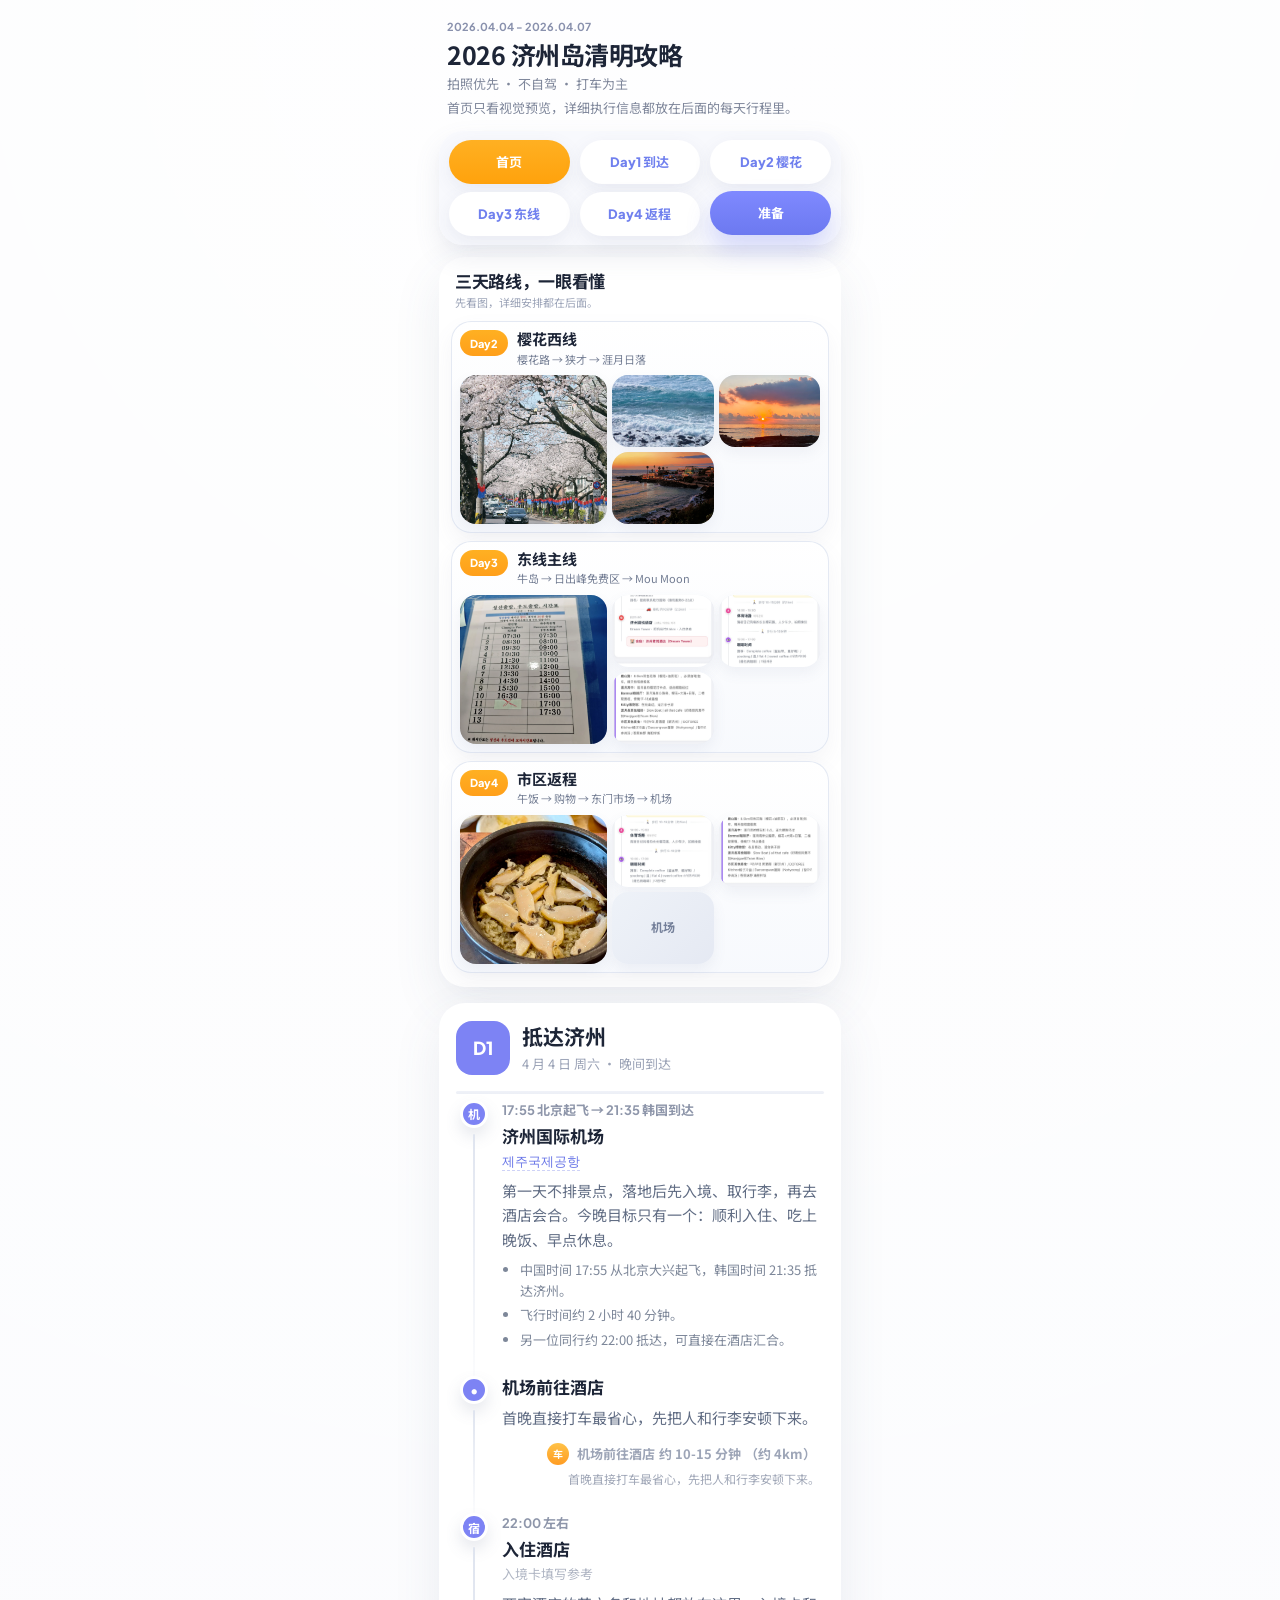
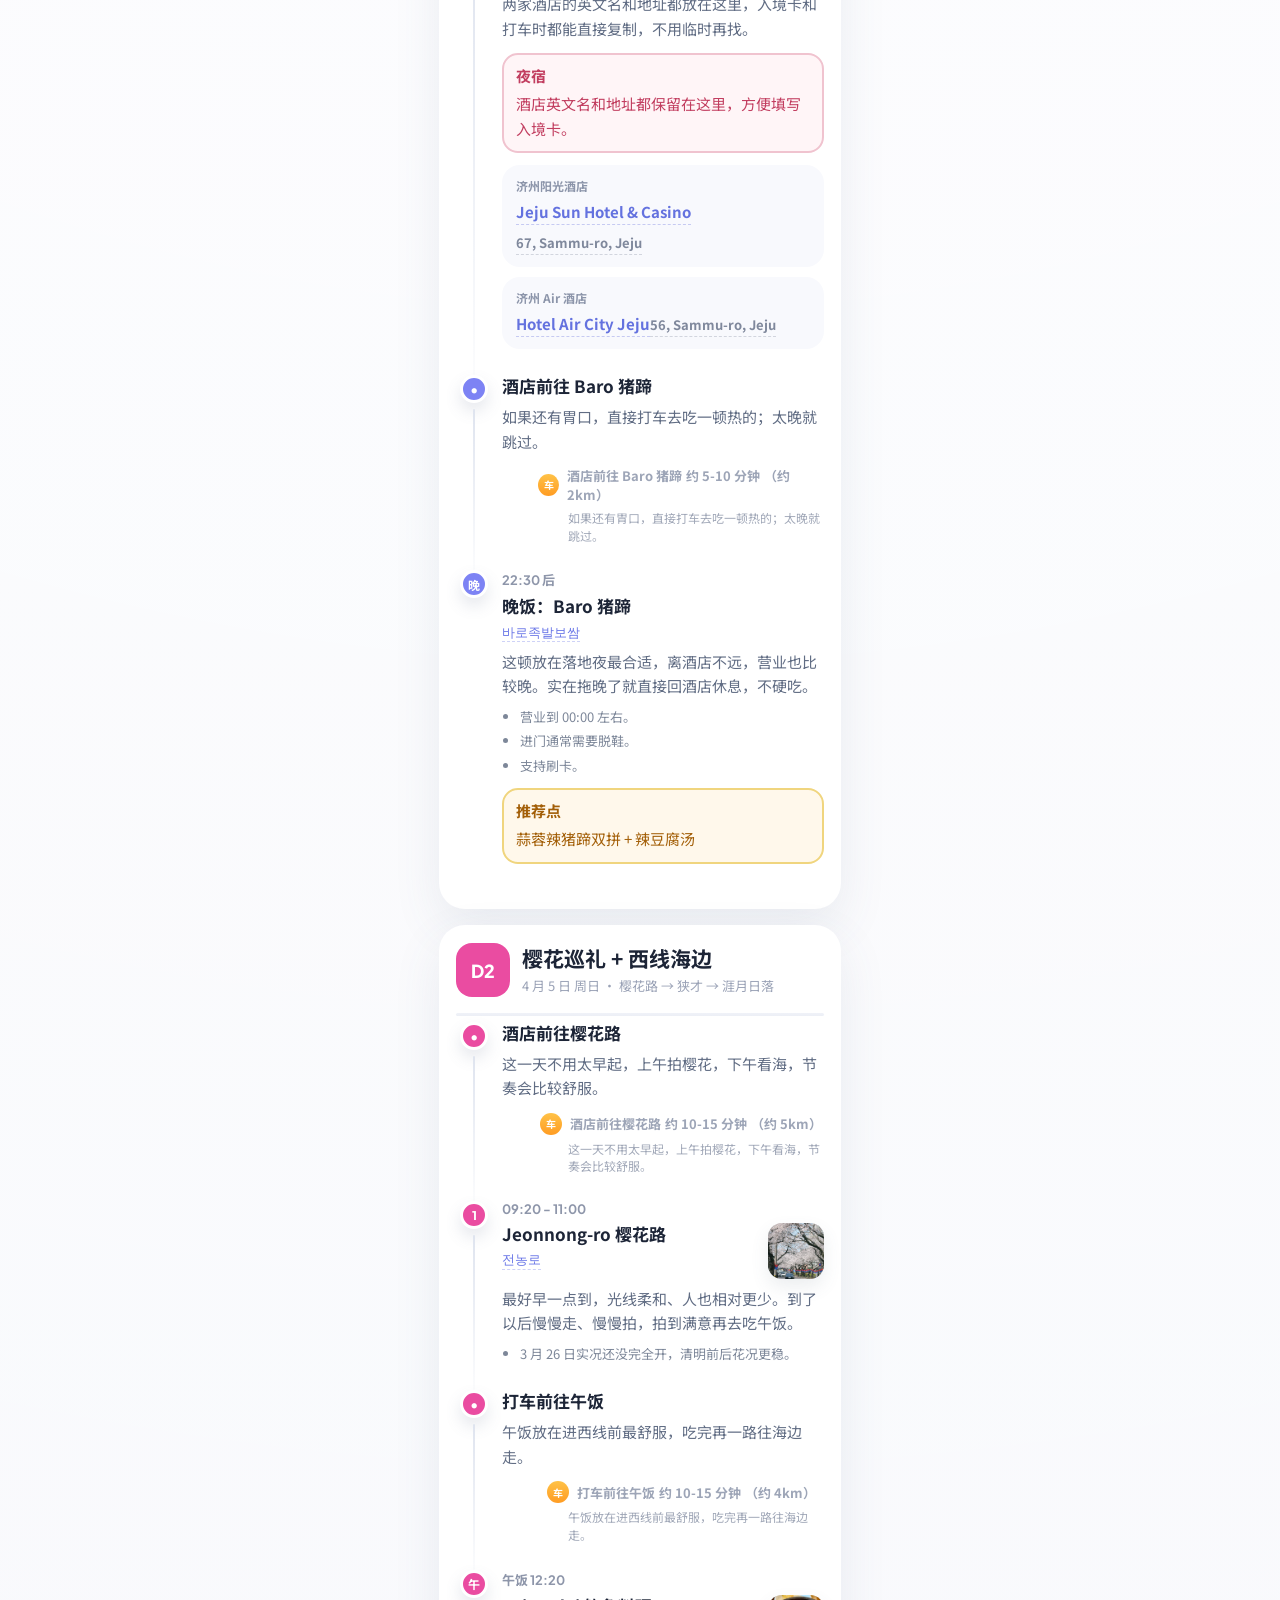
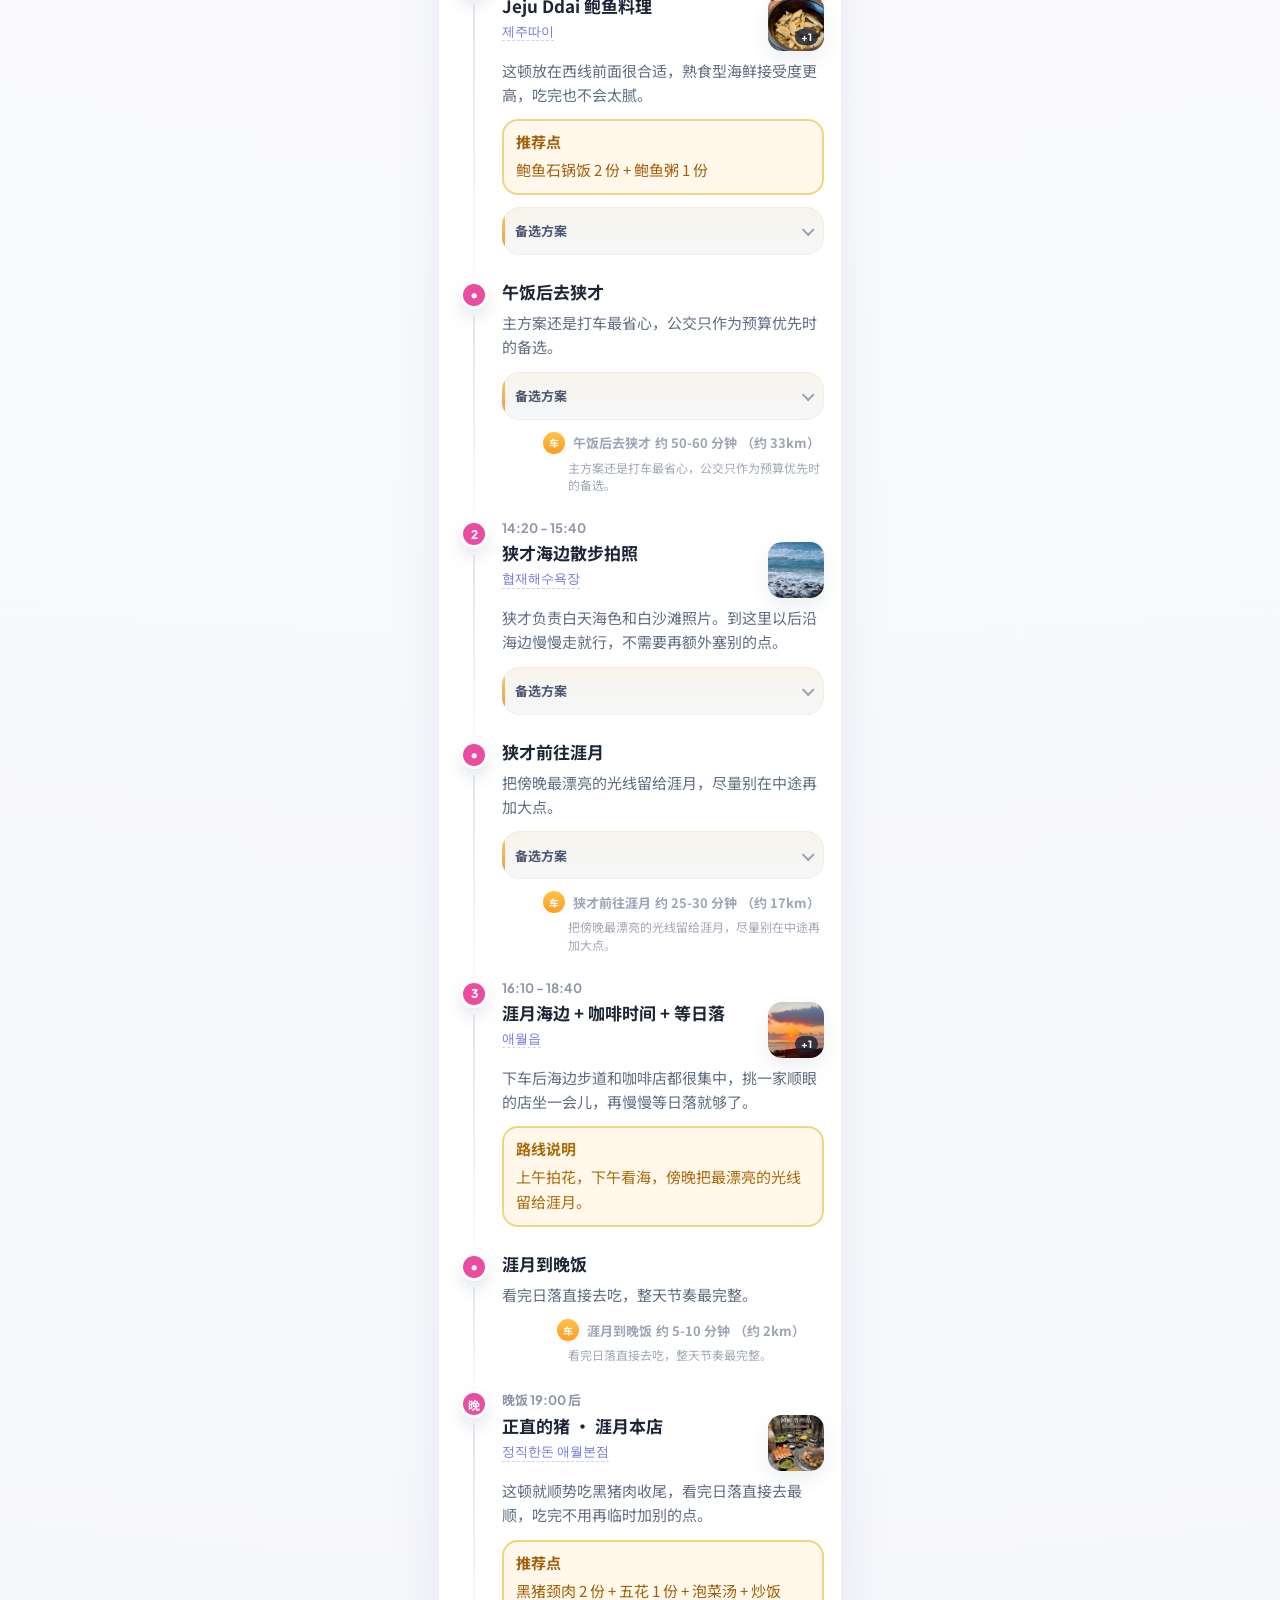
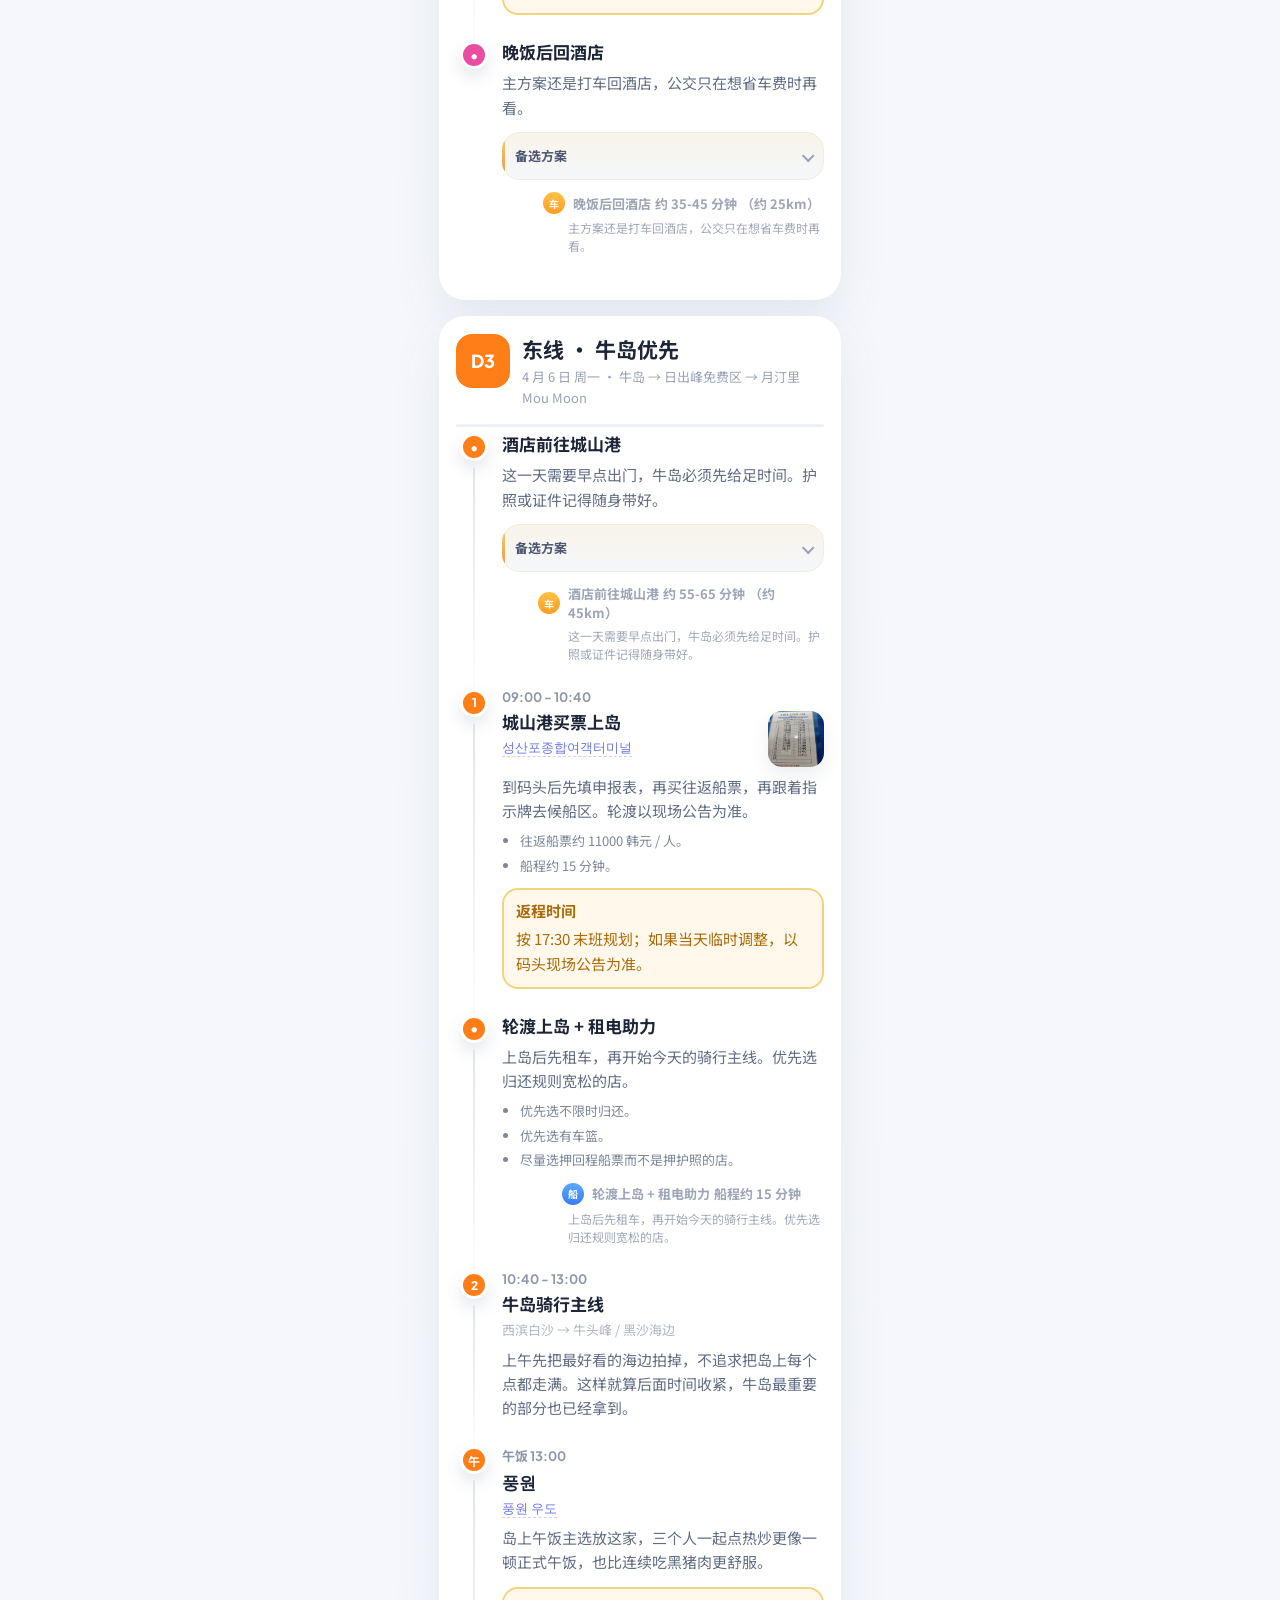
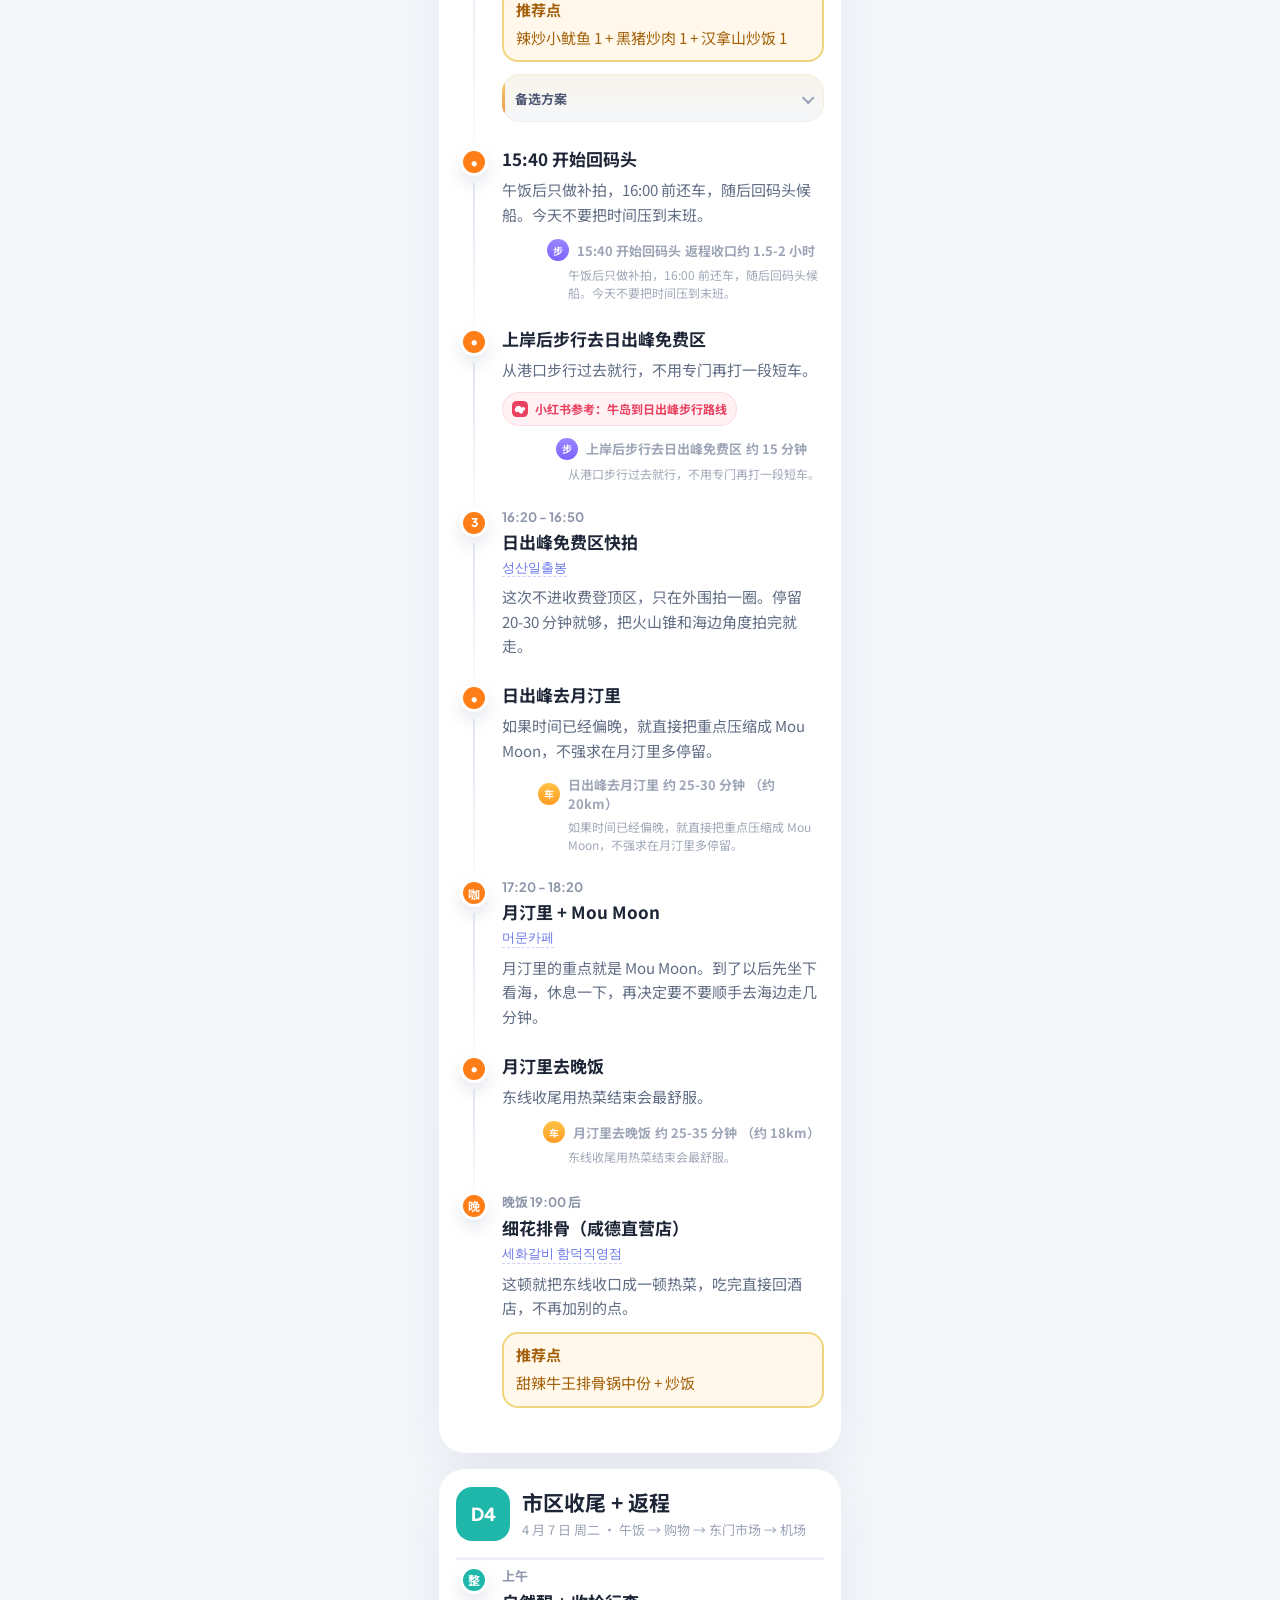
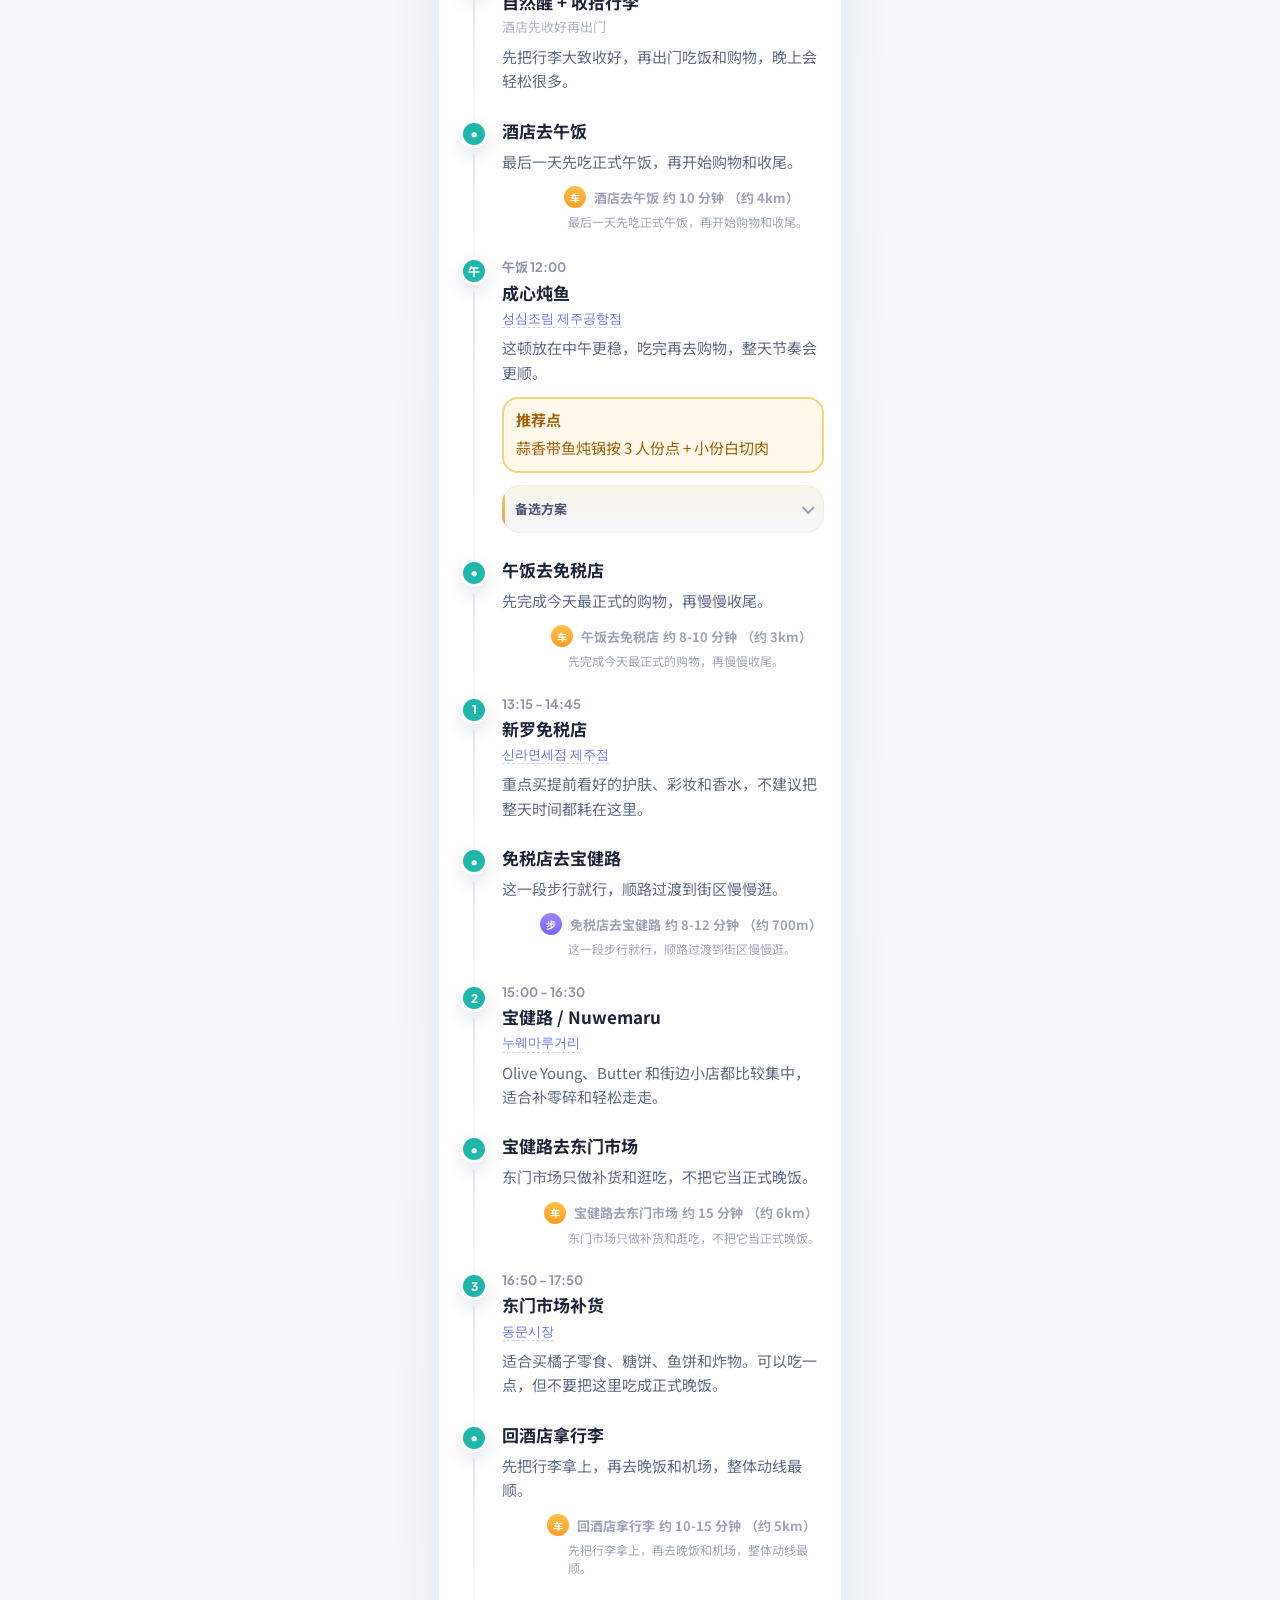
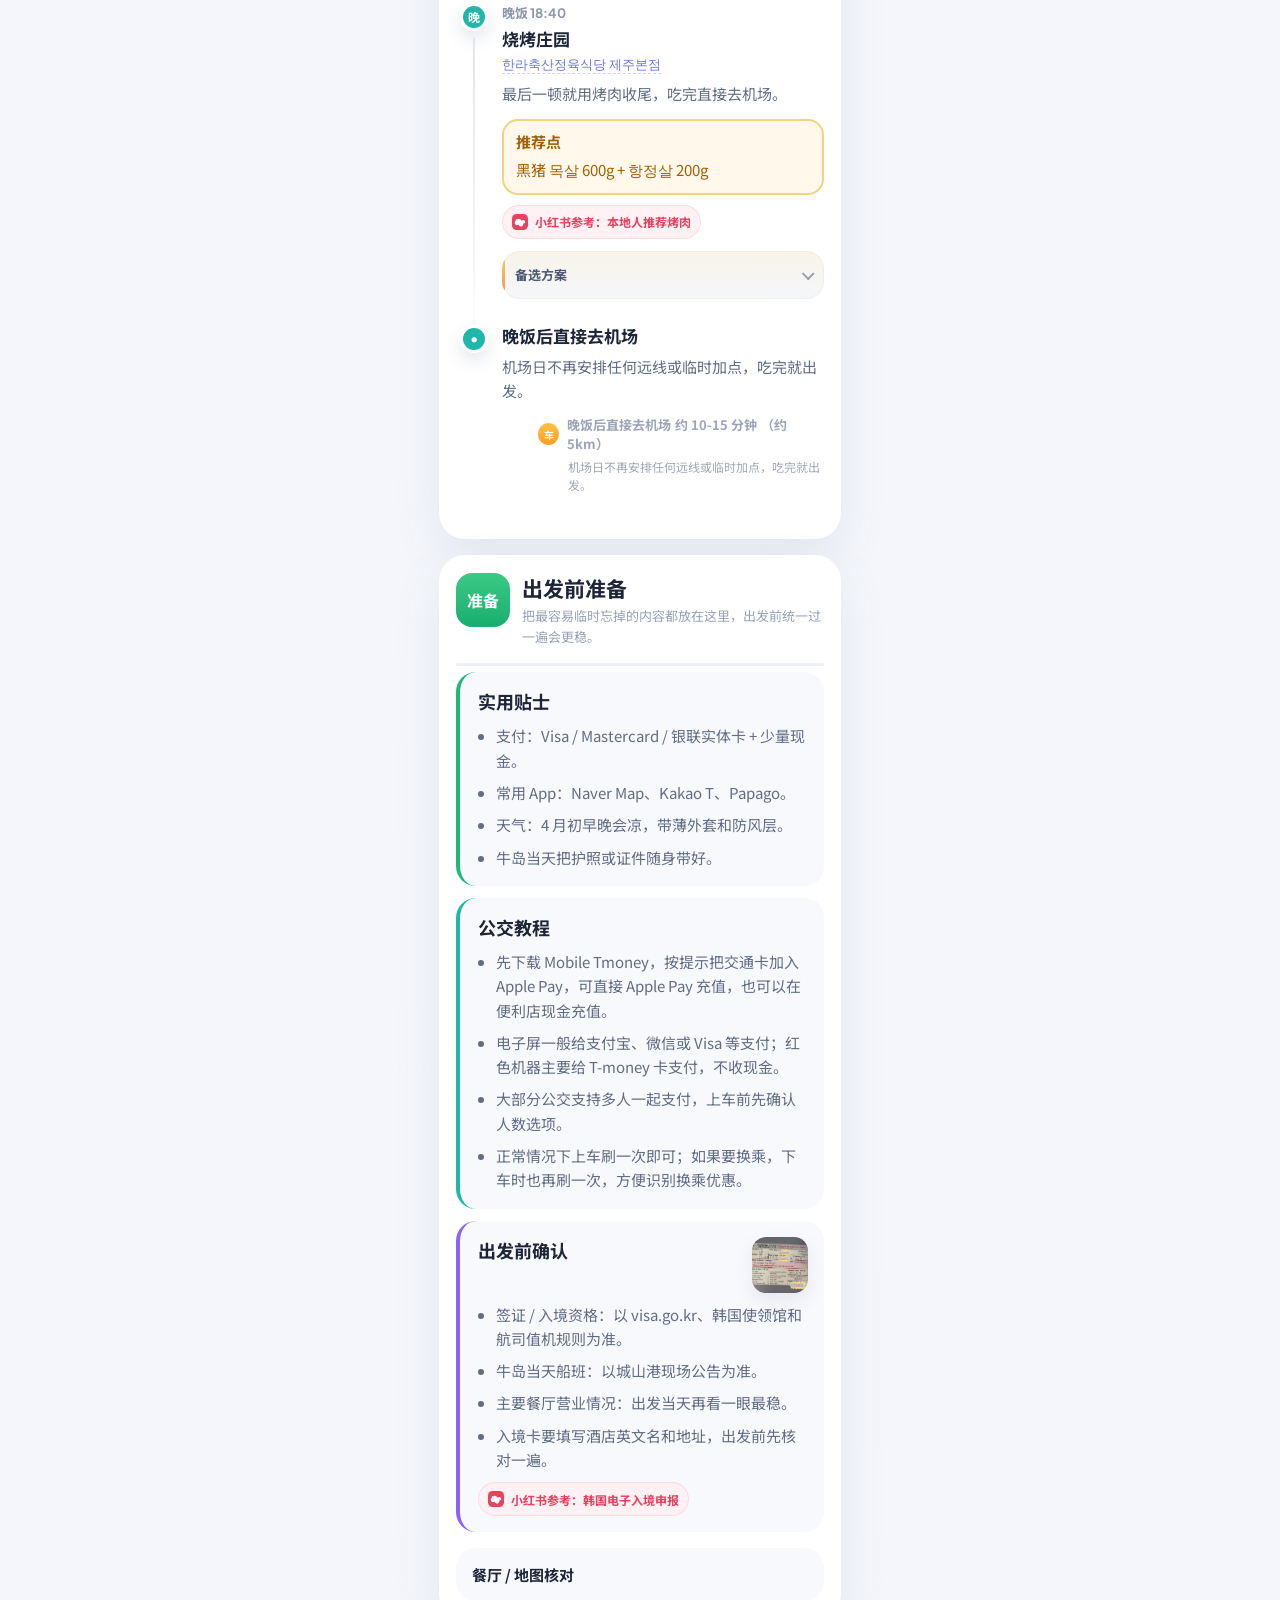
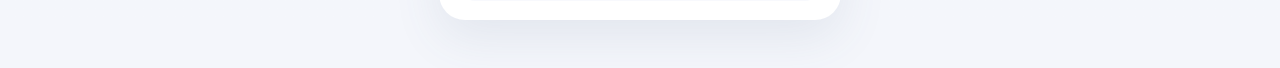
==== commit 8cd0e505: "Sync latest dist output" ====
--- a/index.html
+++ b/index.html
@@ -12,8 +12,8 @@
       name="description"
       content="移动端优先的济州岛清明攻略，包含分日时间轴、图片预览、小红书参考、餐厅备选和出发前提醒。"
     />
-    <script type="module" crossorigin src="./assets/index-BkHFu-w7.js"></script>
-    <link rel="stylesheet" crossorigin href="./assets/index-C6iYT8bh.css">
+    <script type="module" crossorigin src="./assets/index-VFJq8eg0.js"></script>
+    <link rel="stylesheet" crossorigin href="./assets/index-Dxm_YtM4.css">
   </head>
   <body>
     <div id="root"></div>
--- a/assets/index-Dxm_YtM4.css
+++ b/assets/index-Dxm_YtM4.css
@@ -0,0 +1 @@
+@font-face{font-family:Plus Jakarta Sans;font-style:normal;font-display:swap;font-weight:500;src:url([data-uri]) format("woff2"),url([data-uri]) format("woff");unicode-range:U+0460-052F,U+1C80-1C8A,U+20B4,U+2DE0-2DFF,U+A640-A69F,U+FE2E-FE2F}@font-face{font-family:Plus Jakarta Sans;font-style:normal;font-display:swap;font-weight:500;src:url(./plus-jakarta-sans-vietnamese-500-normal-DiU8zqi-.woff2) format("woff2"),url(./plus-jakarta-sans-vietnamese-500-normal-CvE5C8T-.woff) format("woff");unicode-range:U+0102-0103,U+0110-0111,U+0128-0129,U+0168-0169,U+01A0-01A1,U+01AF-01B0,U+0300-0301,U+0303-0304,U+0308-0309,U+0323,U+0329,U+1EA0-1EF9,U+20AB}@font-face{font-family:Plus Jakarta Sans;font-style:normal;font-display:swap;font-weight:500;src:url(./plus-jakarta-sans-latin-ext-500-normal-9VZagAe1.woff2) format("woff2"),url(./plus-jakarta-sans-latin-ext-500-normal-CqEEAICU.woff) format("woff");unicode-range:U+0100-02BA,U+02BD-02C5,U+02C7-02CC,U+02CE-02D7,U+02DD-02FF,U+0304,U+0308,U+0329,U+1D00-1DBF,U+1E00-1E9F,U+1EF2-1EFF,U+2020,U+20A0-20AB,U+20AD-20C0,U+2113,U+2C60-2C7F,U+A720-A7FF}@font-face{font-family:Plus Jakarta Sans;font-style:normal;font-display:swap;font-weight:500;src:url(./plus-jakarta-sans-latin-500-normal-Bf-nb4oT.woff2) format("woff2"),url(./plus-jakarta-sans-latin-500-normal-DYtqi0QS.woff) format("woff");unicode-range:U+0000-00FF,U+0131,U+0152-0153,U+02BB-02BC,U+02C6,U+02DA,U+02DC,U+0304,U+0308,U+0329,U+2000-206F,U+20AC,U+2122,U+2191,U+2193,U+2212,U+2215,U+FEFF,U+FFFD}@font-face{font-family:Plus Jakarta Sans;font-style:normal;font-display:swap;font-weight:700;src:url([data-uri]) format("woff2"),url([data-uri]) format("woff");unicode-range:U+0460-052F,U+1C80-1C8A,U+20B4,U+2DE0-2DFF,U+A640-A69F,U+FE2E-FE2F}@font-face{font-family:Plus Jakarta Sans;font-style:normal;font-display:swap;font-weight:700;src:url(./plus-jakarta-sans-vietnamese-700-normal-CV6qDkkj.woff2) format("woff2"),url(./plus-jakarta-sans-vietnamese-700-normal-BCh_uG_5.woff) format("woff");unicode-range:U+0102-0103,U+0110-0111,U+0128-0129,U+0168-0169,U+01A0-01A1,U+01AF-01B0,U+0300-0301,U+0303-0304,U+0308-0309,U+0323,U+0329,U+1EA0-1EF9,U+20AB}@font-face{font-family:Plus Jakarta Sans;font-style:normal;font-display:swap;font-weight:700;src:url(./plus-jakarta-sans-latin-ext-700-normal-BajbvANd.woff2) format("woff2"),url(./plus-jakarta-sans-latin-ext-700-normal-8-d-IyIQ.woff) format("woff");unicode-range:U+0100-02BA,U+02BD-02C5,U+02C7-02CC,U+02CE-02D7,U+02DD-02FF,U+0304,U+0308,U+0329,U+1D00-1DBF,U+1E00-1E9F,U+1EF2-1EFF,U+2020,U+20A0-20AB,U+20AD-20C0,U+2113,U+2C60-2C7F,U+A720-A7FF}@font-face{font-family:Plus Jakarta Sans;font-style:normal;font-display:swap;font-weight:700;src:url(./plus-jakarta-sans-latin-700-normal-CfpNZvy6.woff2) format("woff2"),url(./plus-jakarta-sans-latin-700-normal-DqEcQeE5.woff) format("woff");unicode-range:U+0000-00FF,U+0131,U+0152-0153,U+02BB-02BC,U+02C6,U+02DA,U+02DC,U+0304,U+0308,U+0329,U+2000-206F,U+20AC,U+2122,U+2191,U+2193,U+2212,U+2215,U+FEFF,U+FFFD}@font-face{font-family:Plus Jakarta Sans;font-style:normal;font-display:swap;font-weight:800;src:url([data-uri]) format("woff2"),url([data-uri]) format("woff");unicode-range:U+0460-052F,U+1C80-1C8A,U+20B4,U+2DE0-2DFF,U+A640-A69F,U+FE2E-FE2F}@font-face{font-family:Plus Jakarta Sans;font-style:normal;font-display:swap;font-weight:800;src:url(./plus-jakarta-sans-vietnamese-800-normal-CxbopLd3.woff2) format("woff2"),url(./plus-jakarta-sans-vietnamese-800-normal-BkoGl_sr.woff) format("woff");unicode-range:U+0102-0103,U+0110-0111,U+0128-0129,U+0168-0169,U+01A0-01A1,U+01AF-01B0,U+0300-0301,U+0303-0304,U+0308-0309,U+0323,U+0329,U+1EA0-1EF9,U+20AB}@font-face{font-family:Plus Jakarta Sans;font-style:normal;font-display:swap;font-weight:800;src:url(./plus-jakarta-sans-latin-ext-800-normal-B6BjB2Ju.woff2) format("woff2"),url(./plus-jakarta-sans-latin-ext-800-normal-BPkb-LBK.woff) format("woff");unicode-range:U+0100-02BA,U+02BD-02C5,U+02C7-02CC,U+02CE-02D7,U+02DD-02FF,U+0304,U+0308,U+0329,U+1D00-1DBF,U+1E00-1E9F,U+1EF2-1EFF,U+2020,U+20A0-20AB,U+20AD-20C0,U+2113,U+2C60-2C7F,U+A720-A7FF}@font-face{font-family:Plus Jakarta Sans;font-style:normal;font-display:swap;font-weight:800;src:url(./plus-jakarta-sans-latin-800-normal-CusIZhrK.woff2) format("woff2"),url(./plus-jakarta-sans-latin-800-normal-BRNHt2w0.woff) format("woff");unicode-range:U+0000-00FF,U+0131,U+0152-0153,U+02BB-02BC,U+02C6,U+02DA,U+02DC,U+0304,U+0308,U+0329,U+2000-206F,U+20AC,U+2122,U+2191,U+2193,U+2212,U+2215,U+FEFF,U+FFFD}@font-face{font-family:Noto Sans SC;font-style:normal;font-display:swap;font-weight:400;src:url([data-uri]) format("woff2"),url([data-uri]) format("woff");unicode-range:U+1f1e9-1f1f5,U+1f1f7-1f1ff,U+1f21a,U+1f232,U+1f234-1f237,U+1f250-1f251,U+1f300,U+1f302-1f308,U+1f30a-1f311,U+1f315,U+1f319-1f320,U+1f324,U+1f327,U+1f32a,U+1f32c-1f32d,U+1f330-1f357,U+1f359-1f37e}@font-face{font-family:Noto Sans SC;font-style:normal;font-display:swap;font-weight:400;src:url(./noto-sans-sc-5-400-normal-3RzBeGhg.woff2) format("woff2"),url(./noto-sans-sc-5-400-normal-CbEP9VxY.woff) format("woff");unicode-range:U+fee3,U+fef3,U+ff03-ff04,U+ff07,U+ff0a,U+ff17-ff19,U+ff1c-ff1d,U+ff20-ff3a,U+ff3c,U+ff3e-ff5b,U+ff5d,U+ff61-ff65,U+ff67-ff6a,U+ff6c,U+ff6f-ff78,U+ff7a-ff7d,U+ff80-ff84,U+ff86,U+ff89-ff8e,U+ff92,U+ff97-ff9b,U+ff9d-ff9f,U+ffe0-ffe4,U+ffe6,U+ffe9,U+ffeb,U+ffed,U+fffc,U+1f004,U+1f170-1f171,U+1f192-1f195,U+1f198-1f19a,U+1f1e6-1f1e8}@font-face{font-family:Noto Sans SC;font-style:normal;font-display:swap;font-weight:400;src:url(./noto-sans-sc-6-400-normal-D73klzWF.woff2) format("woff2"),url(./noto-sans-sc-6-400-normal-BbNanP_g.woff) format("woff");unicode-range:U+f0a7,U+f0b2,U+f0b7,U+f0c9,U+f0d8,U+f0da,U+f0dc-f0dd,U+f0e0,U+f0e6,U+f0eb,U+f0fc,U+f101,U+f104-f105,U+f107,U+f10b,U+f11b,U+f14b,U+f18a,U+f193,U+f1d6-f1d7,U+f244,U+f27a,U+f296,U+f2ae,U+f471,U+f4b3,U+f610-f611,U+f880-f881,U+f8ec,U+f8f5,U+f8ff,U+f901,U+f90a,U+f92c-f92d,U+f934,U+f937,U+f941,U+f965,U+f967,U+f969,U+f96b,U+f96f,U+f974,U+f978-f979,U+f97e,U+f981,U+f98a,U+f98e,U+f997,U+f99c,U+f9b2,U+f9b5,U+f9ba,U+f9be,U+f9ca,U+f9d0-f9d1,U+f9dd,U+f9e0-f9e1,U+f9e4,U+f9f7,U+fa00-fa01,U+fa08,U+fa0a,U+fa11,U+fb01-fb02,U+fdfc,U+fe0e,U+fe30-fe31,U+fe33-fe44,U+fe49-fe52,U+fe54-fe57,U+fe59-fe66,U+fe68-fe6b,U+fe8e,U+fe92-fe93,U+feae,U+feb8,U+fecb-fecc,U+fee0}@font-face{font-family:Noto Sans SC;font-style:normal;font-display:swap;font-weight:400;src:url(./noto-sans-sc-21-400-normal-Bfz3Xm1a.woff2) format("woff2"),url(./noto-sans-sc-21-400-normal-B-kDkkaE.woff) format("woff");unicode-range:U+9f83,U+9f85-9f8d,U+9f90-9f91,U+9f94-9f96,U+9f98,U+9f9b-9f9c,U+9f9e,U+9fa0,U+9fa2,U+9ff0-9fff,U+a001,U+a007,U+a025,U+a046-a047,U+a057,U+a072,U+a078-a079,U+a083,U+a085,U+a100,U+a118,U+a132,U+a134,U+a1f4,U+a242,U+a4a6,U+a4aa,U+a4b0-a4b1,U+a4b3,U+a9c1-a9c2,U+ac00-ac01,U+ac04,U+ac08,U+ac10-ac11,U+ac13-ac16,U+ac19,U+ac1c-ac1d,U+ac24,U+ac70-ac71,U+ac74,U+ac77-ac78,U+ac80-ac81,U+ac83,U+ac8c,U+ac90,U+ac9f-aca0,U+aca8-aca9,U+acac,U+acb0,U+acbd,U+acc1,U+acc4,U+ace0-ace1,U+ace4,U+ace8,U+acf3,U+acf5,U+acfc-acfd,U+ad00,U+ad0c,U+ad11,U+ad1c,U+ad34,U+ad50,U+ad64,U+ad6c,U+ad70,U+ad74,U+ad7f,U+ad81,U+ad8c,U+adc0,U+adc8,U+addc,U+ade0,U+adf8-adf9,U+adfc,U+ae00,U+ae08-ae09,U+ae0b,U+ae30,U+ae34,U+ae38,U+ae40,U+ae4a,U+ae4c,U+ae54,U+ae68,U+aebc,U+aed8,U+af2c-af2d}@font-face{font-family:Noto Sans SC;font-style:normal;font-display:swap;font-weight:400;src:url(./noto-sans-sc-22-400-normal-yOvQSDF6.woff2) format("woff2"),url(./noto-sans-sc-22-400-normal-Ddldhbk8.woff) format("woff");unicode-range:U+9e30-9e33,U+9e35-9e3b,U+9e3e,U+9e40-9e44,U+9e46-9e4e,U+9e51,U+9e53,U+9e55-9e58,U+9e5a-9e5c,U+9e5e-9e63,U+9e66-9e6e,U+9e71,U+9e73,U+9e75,U+9e78-9e79,U+9e7c-9e7e,U+9e82,U+9e86-9e88,U+9e8b-9e8c,U+9e90-9e91,U+9e93,U+9e95,U+9e97,U+9e9d,U+9ea4-9ea5,U+9ea9-9eaa,U+9eb4-9eb5,U+9eb8-9eba,U+9ebc-9ebf,U+9ec3,U+9ec9,U+9ecd,U+9ed0,U+9ed2-9ed3,U+9ed5-9ed6,U+9ed9,U+9edc-9edd,U+9edf-9ee0,U+9ee2,U+9ee5,U+9ee7-9eea,U+9eef,U+9ef1,U+9ef3-9ef4,U+9ef6,U+9ef9,U+9efb-9efc,U+9efe,U+9f0b,U+9f0d,U+9f10,U+9f14,U+9f17,U+9f19,U+9f22,U+9f29,U+9f2c,U+9f2f,U+9f31,U+9f37,U+9f39,U+9f3d-9f3e,U+9f41,U+9f4a-9f4b,U+9f51-9f52,U+9f61-9f63,U+9f66-9f67,U+9f80-9f81}@font-face{font-family:Noto Sans SC;font-style:normal;font-display:swap;font-weight:400;src:url(./noto-sans-sc-23-400-normal-D0XQUkMM.woff2) format("woff2"),url(./noto-sans-sc-23-400-normal-B63mf8yb.woff) format("woff");unicode-range:U+9c82-9c83,U+9c85-9c8c,U+9c8e-9c92,U+9c94-9c9b,U+9c9e-9ca3,U+9ca5-9ca7,U+9ca9,U+9cab,U+9cad-9cae,U+9cb1-9cb7,U+9cb9-9cbd,U+9cbf-9cc0,U+9cc3,U+9cc5-9cc7,U+9cc9-9cd1,U+9cd3-9cda,U+9cdc-9cdd,U+9cdf,U+9ce1-9ce3,U+9ce5,U+9ce9,U+9cee-9cef,U+9cf3-9cf4,U+9cf6,U+9cfc-9cfd,U+9d02,U+9d08-9d09,U+9d12,U+9d1b,U+9d1e,U+9d26,U+9d28,U+9d37,U+9d3b,U+9d3f,U+9d51,U+9d59,U+9d5c-9d5d,U+9d5f-9d61,U+9d6c,U+9d70,U+9d72,U+9d7a,U+9d7e,U+9d84,U+9d89,U+9d8f,U+9d92,U+9daf,U+9db4,U+9db8,U+9dbc,U+9dc4,U+9dc7,U+9dc9,U+9dd7,U+9ddf,U+9df2,U+9df9-9dfa,U+9e0a,U+9e11,U+9e1a,U+9e1e,U+9e20,U+9e22,U+9e28-9e2c,U+9e2e-9e2f}@font-face{font-family:Noto Sans SC;font-style:normal;font-display:swap;font-weight:400;src:url(./noto-sans-sc-24-400-normal-mI4tDgE1.woff2) format("woff2"),url(./noto-sans-sc-24-400-normal-DBLAZKBQ.woff) format("woff");unicode-range:U+9a80,U+9a83,U+9a85,U+9a88-9a8a,U+9a8d-9a8e,U+9a90,U+9a92-9a93,U+9a95-9a96,U+9a98-9a99,U+9a9b-9aa2,U+9aa5,U+9aa7,U+9aaf-9ab1,U+9ab5-9ab6,U+9ab9-9aba,U+9ac0-9ac4,U+9ac8,U+9acb-9acc,U+9ace-9acf,U+9ad1-9ad2,U+9ad9,U+9adf,U+9ae1,U+9ae3,U+9aea-9aeb,U+9aed-9aef,U+9af4,U+9af9,U+9afb,U+9b03-9b04,U+9b06,U+9b08,U+9b0d,U+9b0f-9b10,U+9b13,U+9b18,U+9b1a,U+9b1f,U+9b22-9b23,U+9b25,U+9b27-9b28,U+9b2a,U+9b2f,U+9b31-9b32,U+9b3b,U+9b43,U+9b46-9b49,U+9b4d-9b4e,U+9b51,U+9b56,U+9b58,U+9b5a,U+9b5c,U+9b5f,U+9b61-9b62,U+9b6f,U+9b77,U+9b80,U+9b88,U+9b8b,U+9b8e,U+9b91,U+9b9f-9ba0,U+9ba8,U+9baa-9bab,U+9bad-9bae,U+9bb0-9bb1,U+9bb8,U+9bc9-9bca,U+9bd3,U+9bd6,U+9bdb,U+9be8,U+9bf0-9bf1,U+9c02,U+9c10,U+9c15,U+9c24,U+9c2d,U+9c32,U+9c39,U+9c3b,U+9c40,U+9c47-9c49,U+9c53,U+9c57,U+9c64,U+9c72,U+9c77-9c78,U+9c7b,U+9c7f-9c80}@font-face{font-family:Noto Sans SC;font-style:normal;font-display:swap;font-weight:400;src:url(./noto-sans-sc-25-400-normal-CD3JKveN.woff2) format("woff2"),url(./noto-sans-sc-25-400-normal-zOs-X-G_.woff) format("woff");unicode-range:U+98dd,U+98e1-98e2,U+98e7-98ea,U+98ec,U+98ee-98ef,U+98f2,U+98f4,U+98fc-98fe,U+9903,U+9905,U+9908,U+990a,U+990c-990d,U+9913-9914,U+9918,U+991a-991b,U+991e,U+9921,U+9928,U+992c,U+992e,U+9935,U+9938-9939,U+993d-993e,U+9945,U+994b-994c,U+9951-9952,U+9954-9955,U+9957,U+995e,U+9963,U+9966-9969,U+996b-996c,U+996f,U+9974-9975,U+9977-9979,U+997d-997e,U+9980-9981,U+9983-9984,U+9987,U+998a-998b,U+998d-9991,U+9993-9995,U+9997-9998,U+99a5,U+99ab,U+99ad-99ae,U+99b1,U+99b3-99b4,U+99bc,U+99bf,U+99c1,U+99c3-99c6,U+99cc,U+99d0,U+99d2,U+99d5,U+99db,U+99dd,U+99e1,U+99ed,U+99f1,U+99ff,U+9a01,U+9a03-9a04,U+9a0e-9a0f,U+9a11-9a13,U+9a19,U+9a1b,U+9a28,U+9a2b,U+9a30,U+9a32,U+9a37,U+9a40,U+9a45,U+9a4a,U+9a4d-9a4e,U+9a52,U+9a55,U+9a57,U+9a5a-9a5b,U+9a5f,U+9a62,U+9a65,U+9a69,U+9a6b,U+9a6e,U+9a75,U+9a77-9a7a,U+9a7d}@font-face{font-family:Noto Sans SC;font-style:normal;font-display:swap;font-weight:400;src:url(./noto-sans-sc-26-400-normal-B306_DcA.woff2) format("woff2"),url(./noto-sans-sc-26-400-normal-CW5LtD6m.woff) format("woff");unicode-range:U+975b-975c,U+9763,U+9765-9766,U+976c-976d,U+9773,U+9776,U+977a,U+977c,U+9784-9785,U+978e-978f,U+9791-9792,U+9794-9795,U+9798,U+979a,U+979e,U+97a3,U+97a5-97a6,U+97a8,U+97ab-97ac,U+97ae-97af,U+97b2,U+97b4,U+97c6,U+97cb-97cc,U+97d3,U+97d8,U+97dc,U+97e1,U+97ea-97eb,U+97ee,U+97fb,U+97fe-97ff,U+9801-9803,U+9805-9806,U+9808,U+980c,U+9810-9814,U+9817-9818,U+981e,U+9820-9821,U+9824,U+9828,U+982b-982d,U+9830,U+9834,U+9838-9839,U+983c,U+9846,U+984d-984f,U+9851-9852,U+9854-9855,U+9857-9858,U+985a-985b,U+9862-9863,U+9865,U+9867,U+986b,U+986f-9871,U+9877-9878,U+987c,U+9880,U+9883,U+9885,U+9889,U+988b-988f,U+9893-9895,U+9899-989b,U+989e-989f,U+98a1-98a2,U+98a5-98a7,U+98a9,U+98af,U+98b1,U+98b6,U+98ba,U+98be,U+98c3-98c4,U+98c6-98c8,U+98cf-98d6,U+98da-98db}@font-face{font-family:Noto Sans SC;font-style:normal;font-display:swap;font-weight:400;src:url(./noto-sans-sc-27-400-normal-LzZF_NqI.woff2) format("woff2"),url(./noto-sans-sc-27-400-normal-D3MarmBt.woff) format("woff");unicode-range:U+95c4-95ca,U+95cc-95cd,U+95d4-95d6,U+95d8,U+95e1-95e2,U+95e9,U+95f0-95f1,U+95f3,U+95f6,U+95fc,U+95fe-95ff,U+9602-9604,U+9606-960d,U+960f,U+9611-9613,U+9615-9617,U+9619-961b,U+961d,U+9621,U+9628,U+962f,U+963c-963e,U+9641-9642,U+9649,U+9654,U+965b-965f,U+9661,U+9663,U+9665,U+9667-9668,U+966c,U+9670,U+9672-9674,U+9678,U+967a,U+967d,U+9682,U+9685,U+9688,U+968a,U+968d-968e,U+9695,U+9697-9698,U+969e,U+96a0,U+96a3-96a4,U+96a8,U+96aa,U+96b0-96b1,U+96b3-96b4,U+96b7-96b9,U+96bb-96bd,U+96c9,U+96cb,U+96ce,U+96d1-96d2,U+96d6,U+96d9,U+96db-96dc,U+96de,U+96e0,U+96e3,U+96e9,U+96eb,U+96f0-96f2,U+96f9,U+96ff,U+9701-9702,U+9705,U+9708,U+970a,U+970e-970f,U+9711,U+9719,U+9727,U+972a,U+972d,U+9730,U+973d,U+9742,U+9744,U+9748-9749,U+9750-9751,U+975a}@font-face{font-family:Noto Sans SC;font-style:normal;font-display:swap;font-weight:400;src:url(./noto-sans-sc-28-400-normal-CEc-bbYn.woff2) format("woff2"),url(./noto-sans-sc-28-400-normal-bDrt87Cu.woff) format("woff");unicode-range:U+94f5,U+94f7,U+94f9,U+94fb-94fd,U+94ff,U+9503-9504,U+9506-9507,U+9509-950a,U+950d-950f,U+9511-9518,U+951a-9520,U+9522,U+9528-952d,U+9530-953a,U+953c-953f,U+9543-9546,U+9548-9550,U+9552-9555,U+9557-955b,U+955d-9568,U+956a-956d,U+9570-9574,U+9583,U+9586,U+9589,U+958e-958f,U+9591-9592,U+9594,U+9598-9599,U+959e-95a0,U+95a2-95a6,U+95a8-95b2,U+95b4,U+95b8-95c3}@font-face{font-family:Noto Sans SC;font-style:normal;font-display:swap;font-weight:400;src:url(./noto-sans-sc-29-400-normal-CTMIENlc.woff2) format("woff2"),url(./noto-sans-sc-29-400-normal-DcvtRzWo.woff) format("woff");unicode-range:U+941c-942b,U+942d-942e,U+9432-9433,U+9435,U+9438,U+943a,U+943e,U+9444,U+944a,U+9451-9452,U+945a,U+9462-9463,U+9465,U+9470-9487,U+948a-9492,U+9494-9498,U+949a,U+949c-949d,U+94a1,U+94a3-94a4,U+94a8,U+94aa-94ad,U+94af,U+94b2,U+94b4-94ba,U+94bc-94c0,U+94c4,U+94c6-94db,U+94de-94ec,U+94ee-94f1,U+94f3}@font-face{font-family:Noto Sans SC;font-style:normal;font-display:swap;font-weight:400;src:url(./noto-sans-sc-30-400-normal-Dzb6Zn8O.woff2) format("woff2"),url(./noto-sans-sc-30-400-normal-CkB3lx0Z.woff) format("woff");unicode-range:U+92ec-92ed,U+92f0,U+92f3,U+92f8,U+92fc,U+9304,U+9306,U+9310,U+9312,U+9315,U+9318,U+931a,U+931e,U+9320-9322,U+9324,U+9326-9329,U+932b-932c,U+932f,U+9331-9332,U+9335-9336,U+933e,U+9340-9341,U+934a-9360,U+9362-9363,U+9365-936b,U+936e,U+9375,U+937e,U+9382,U+938a,U+938c,U+938f,U+9393-9394,U+9396-9397,U+939a,U+93a2,U+93a7,U+93ac-93cd,U+93d0-93d1,U+93d6-93d8,U+93de-93df,U+93e1-93e2,U+93e4,U+93f8,U+93fb,U+93fd,U+940e-941a}@font-face{font-family:Noto Sans SC;font-style:normal;font-display:swap;font-weight:400;src:url(./noto-sans-sc-31-400-normal-Cngcbauu.woff2) format("woff2"),url(./noto-sans-sc-31-400-normal-BPTii1ve.woff) format("woff");unicode-range:U+9163-9164,U+9169,U+9170,U+9172,U+9174,U+9179-917a,U+917d-917e,U+9182-9183,U+9185,U+918c-918d,U+9190-9191,U+919a,U+919c,U+91a1-91a4,U+91a8,U+91aa-91af,U+91b4-91b5,U+91b8,U+91ba,U+91be,U+91c0-91c1,U+91c6,U+91c8,U+91cb,U+91d0,U+91d2,U+91d7-91d8,U+91dd,U+91e3,U+91e6-91e7,U+91ed,U+91f0,U+91f5,U+91f9,U+9200,U+9205,U+9207-920a,U+920d-920e,U+9210,U+9214-9215,U+921c,U+921e,U+9221,U+9223-9227,U+9229-922a,U+922d,U+9234-9235,U+9237,U+9239-923a,U+923c-9240,U+9244-9246,U+9249,U+924e-924f,U+9251,U+9253,U+9257,U+925b,U+925e,U+9262,U+9264-9266,U+9268,U+926c,U+926f,U+9271,U+927b,U+927e,U+9280,U+9283,U+9285-928a,U+928e,U+9291,U+9293,U+9296,U+9298,U+929c-929d,U+92a8,U+92ab-92ae,U+92b3,U+92b6-92b7,U+92b9,U+92c1,U+92c5-92c6,U+92c8,U+92cc,U+92d0,U+92d2,U+92e4,U+92ea}@font-face{font-family:Noto Sans SC;font-style:normal;font-display:swap;font-weight:400;src:url(./noto-sans-sc-32-400-normal-BqAPF1tT.woff2) format("woff2"),url(./noto-sans-sc-32-400-normal-Da_7IxW3.woff) format("woff");unicode-range:U+9004,U+900b,U+9011,U+9015-9016,U+901e,U+9021,U+9026,U+902d,U+902f,U+9031,U+9035-9036,U+9039-903a,U+9041,U+9044-9046,U+904a,U+904f-9052,U+9054-9055,U+9058-9059,U+905b-905e,U+9060-9062,U+9068-9069,U+906f,U+9072,U+9074,U+9076-907a,U+907c-907d,U+9081,U+9083,U+9085,U+9087-908b,U+908f,U+9095,U+9097,U+9099-909b,U+909d,U+90a0-90a1,U+90a8-90a9,U+90ac,U+90b0,U+90b2-90b4,U+90b6,U+90b8,U+90ba,U+90bd-90be,U+90c3-90c5,U+90c7-90c8,U+90cf-90d0,U+90d3,U+90d5,U+90d7,U+90da-90dc,U+90de,U+90e2,U+90e4,U+90e6-90e7,U+90ea-90eb,U+90ef,U+90f4-90f5,U+90f7,U+90fe-9100,U+9104,U+9109,U+910c,U+9112,U+9114-9115,U+9118,U+911c,U+911e,U+9120,U+9122-9123,U+9127,U+912d,U+912f-9132,U+9139-913a,U+9143,U+9146,U+9149-914a,U+914c,U+914e-9150,U+9154,U+9157,U+915a,U+915d-915e,U+9161-9162}@font-face{font-family:Noto Sans SC;font-style:normal;font-display:swap;font-weight:400;src:url(./noto-sans-sc-33-400-normal-CUXtFK-t.woff2) format("woff2"),url(./noto-sans-sc-33-400-normal-Cd3lI6aO.woff) format("woff");unicode-range:U+8e41-8e42,U+8e47,U+8e49-8e4b,U+8e50-8e53,U+8e59-8e5a,U+8e5f-8e60,U+8e64,U+8e69,U+8e6c,U+8e70,U+8e74,U+8e76,U+8e7a-8e7c,U+8e7f,U+8e84-8e85,U+8e87,U+8e89,U+8e8b,U+8e8d,U+8e8f-8e90,U+8e94,U+8e99,U+8e9c,U+8e9e,U+8eaa,U+8eac,U+8eb0,U+8eb6,U+8ec0,U+8ec6,U+8eca-8ece,U+8ed2,U+8eda,U+8edf,U+8ee2,U+8eeb,U+8ef8,U+8efb-8efe,U+8f03,U+8f09,U+8f0b,U+8f12-8f15,U+8f1b,U+8f1d,U+8f1f,U+8f29-8f2a,U+8f2f,U+8f36,U+8f38,U+8f3b,U+8f3e-8f3f,U+8f44-8f45,U+8f49,U+8f4d-8f4e,U+8f5f,U+8f6b,U+8f6d,U+8f71-8f73,U+8f75-8f76,U+8f78-8f7a,U+8f7c,U+8f7e,U+8f81-8f82,U+8f84,U+8f87,U+8f8a-8f8b,U+8f8d-8f8f,U+8f94-8f95,U+8f97-8f9a,U+8fa6,U+8fad-8faf,U+8fb2,U+8fb5-8fb7,U+8fba-8fbc,U+8fbf,U+8fc2,U+8fcb,U+8fcd,U+8fd3,U+8fd5,U+8fd7,U+8fda,U+8fe2-8fe5,U+8fe8-8fe9,U+8fee,U+8ff3-8ff4,U+8ff8,U+8ffa}@font-face{font-family:Noto Sans SC;font-style:normal;font-display:swap;font-weight:400;src:url(./noto-sans-sc-34-400-normal-Djw1IAuw.woff2) format("woff2"),url(./noto-sans-sc-34-400-normal-BN6nGe8Q.woff) format("woff");unicode-range:U+8cbd,U+8cbf-8cc4,U+8cc7-8cc8,U+8cca,U+8ccd,U+8cd1,U+8cd3,U+8cdb-8cdc,U+8cde,U+8ce0,U+8ce2-8ce4,U+8ce6-8ce8,U+8cea,U+8ced,U+8cf4,U+8cf8,U+8cfa,U+8cfc-8cfd,U+8d04-8d05,U+8d07-8d08,U+8d0a,U+8d0d,U+8d0f,U+8d13-8d14,U+8d16,U+8d1b,U+8d20,U+8d30,U+8d32-8d33,U+8d36,U+8d3b,U+8d3d,U+8d40,U+8d42-8d43,U+8d45-8d46,U+8d48-8d4a,U+8d4d,U+8d51,U+8d53,U+8d55,U+8d59,U+8d5c-8d5d,U+8d5f,U+8d61,U+8d66-8d67,U+8d6a,U+8d6d,U+8d71,U+8d73,U+8d84,U+8d90-8d91,U+8d94-8d95,U+8d99,U+8da8,U+8daf,U+8db1,U+8db5,U+8db8,U+8dba,U+8dbc,U+8dbf,U+8dc2,U+8dc4,U+8dc6,U+8dcb,U+8dce-8dcf,U+8dd6-8dd7,U+8dda-8ddb,U+8dde,U+8de1,U+8de3-8de4,U+8de9,U+8deb-8dec,U+8df0-8df1,U+8df6-8dfd,U+8e05,U+8e07,U+8e09-8e0a,U+8e0c,U+8e0e,U+8e10,U+8e14,U+8e1d-8e1f,U+8e23,U+8e26,U+8e2b-8e31,U+8e34-8e35,U+8e39-8e3a,U+8e3d,U+8e40}@font-face{font-family:Noto Sans SC;font-style:normal;font-display:swap;font-weight:400;src:url(./noto-sans-sc-35-400-normal-Chgyqx1E.woff2) format("woff2"),url(./noto-sans-sc-35-400-normal-BFozhrPD.woff) format("woff");unicode-range:U+8b80,U+8b83,U+8b8a,U+8b8c,U+8b90,U+8b93,U+8b99-8b9a,U+8ba0,U+8ba3,U+8ba5-8ba7,U+8baa-8bac,U+8bb4-8bb5,U+8bb7,U+8bb9,U+8bc2-8bc3,U+8bc5,U+8bcb-8bcc,U+8bce-8bd0,U+8bd2-8bd4,U+8bd6,U+8bd8-8bd9,U+8bdc,U+8bdf,U+8be3-8be4,U+8be7-8be9,U+8beb-8bec,U+8bee,U+8bf0,U+8bf2-8bf3,U+8bf6,U+8bf9,U+8bfc-8bfd,U+8bff-8c00,U+8c02,U+8c04,U+8c06-8c07,U+8c0c,U+8c0f,U+8c11-8c12,U+8c14-8c1b,U+8c1d-8c21,U+8c24-8c25,U+8c27,U+8c2a-8c2c,U+8c2e-8c30,U+8c32-8c36,U+8c3f,U+8c47-8c4c,U+8c4e-8c50,U+8c54-8c56,U+8c62,U+8c68,U+8c6c,U+8c73,U+8c78,U+8c7a,U+8c82,U+8c85,U+8c89-8c8a,U+8c8d-8c8e,U+8c90,U+8c93-8c94,U+8c98,U+8c9d-8c9e,U+8ca0-8ca2,U+8ca7-8cac,U+8caf-8cb0,U+8cb3-8cb4,U+8cb6-8cb9,U+8cbb-8cbc}@font-face{font-family:Noto Sans SC;font-style:normal;font-display:swap;font-weight:400;src:url(./noto-sans-sc-36-400-normal-BxBT42kb.woff2) format("woff2"),url(./noto-sans-sc-36-400-normal-DN0g7scF.woff) format("woff");unicode-range:U+8a15-8a18,U+8a1a-8a1b,U+8a1d,U+8a1f,U+8a22-8a23,U+8a25,U+8a2b,U+8a2d,U+8a31,U+8a33-8a34,U+8a36-8a38,U+8a3a,U+8a3c,U+8a3e,U+8a40-8a41,U+8a46,U+8a48,U+8a50,U+8a52,U+8a54-8a55,U+8a58,U+8a5b,U+8a5d-8a63,U+8a66,U+8a69-8a6b,U+8a6d-8a6e,U+8a70,U+8a72-8a73,U+8a7a,U+8a85,U+8a87,U+8a8a,U+8a8c-8a8d,U+8a90-8a92,U+8a95,U+8a98,U+8aa0-8aa1,U+8aa3-8aa6,U+8aa8-8aa9,U+8aac-8aae,U+8ab0,U+8ab2,U+8ab8-8ab9,U+8abc,U+8abe-8abf,U+8ac7,U+8acf,U+8ad2,U+8ad6-8ad7,U+8adb-8adc,U+8adf,U+8ae1,U+8ae6-8ae8,U+8aeb,U+8aed-8aee,U+8af1,U+8af3-8af4,U+8af7-8af8,U+8afa,U+8afe,U+8b00-8b02,U+8b07,U+8b0a,U+8b0c,U+8b0e,U+8b10,U+8b17,U+8b19,U+8b1b,U+8b1d,U+8b20-8b21,U+8b26,U+8b28,U+8b2c,U+8b33,U+8b39,U+8b3e-8b3f,U+8b41,U+8b45,U+8b49,U+8b4c,U+8b4f,U+8b57-8b58,U+8b5a,U+8b5c,U+8b5e,U+8b60,U+8b6c,U+8b6f-8b70,U+8b72,U+8b74,U+8b77,U+8b7d}@font-face{font-family:Noto Sans SC;font-style:normal;font-display:swap;font-weight:400;src:url(./noto-sans-sc-37-400-normal-CjshmOwp.woff2) format("woff2"),url(./noto-sans-sc-37-400-normal-DU1y2gli.woff) format("woff");unicode-range:U+8882,U+8884-8886,U+8888,U+888f,U+8892-8893,U+889b,U+88a2,U+88a4,U+88a6,U+88a8,U+88aa,U+88ae,U+88b1,U+88b4,U+88b7,U+88bc,U+88c0,U+88c6-88c9,U+88ce-88cf,U+88d1-88d3,U+88d8,U+88db-88dd,U+88df,U+88e1-88e3,U+88e5,U+88e8,U+88ec,U+88f0-88f1,U+88f3-88f4,U+88fc-88fe,U+8900,U+8902,U+8906-8907,U+8909-890c,U+8912-8915,U+8918-891b,U+8921,U+8925,U+892b,U+8930,U+8932,U+8934,U+8936,U+893b,U+893d,U+8941,U+894c,U+8955-8956,U+8959,U+895c,U+895e-8960,U+8966,U+896a,U+896c,U+896f-8970,U+8972,U+897b,U+897e,U+8980,U+8983,U+8985,U+8987-8988,U+898c,U+898f,U+8993,U+8997,U+899a,U+89a1,U+89a7,U+89a9-89aa,U+89b2-89b3,U+89b7,U+89c0,U+89c7,U+89ca-89cc,U+89ce-89d1,U+89d6,U+89da,U+89dc,U+89de,U+89e5,U+89e7,U+89eb,U+89ef,U+89f1,U+89f3-89f4,U+89f8,U+89ff,U+8a01-8a03,U+8a07-8a0a,U+8a0e-8a0f,U+8a13}@font-face{font-family:Noto Sans SC;font-style:normal;font-display:swap;font-weight:400;src:url(./noto-sans-sc-38-400-normal-D0ErwWLV.woff2) format("woff2"),url(./noto-sans-sc-38-400-normal-ChDAhN8Z.woff) format("woff");unicode-range:U+86f4,U+86f8-86f9,U+86fb,U+86fe,U+8703,U+8706-870a,U+870d,U+8711-8713,U+871a,U+871e,U+8722-8723,U+8725,U+8729,U+872e,U+8731,U+8734,U+8737,U+873a-873b,U+873e-8740,U+8742,U+8747-8748,U+8753,U+8755,U+8757-8758,U+875d,U+875f,U+8762-8766,U+8768,U+876e,U+8770,U+8772,U+8775,U+8778,U+877b-877e,U+8782,U+8785,U+8788,U+878b,U+8793,U+8797,U+879a,U+879e-87a0,U+87a2-87a3,U+87a8,U+87ab-87ad,U+87af,U+87b3,U+87b5,U+87bd,U+87c0,U+87c4,U+87c6,U+87ca-87cb,U+87d1-87d2,U+87db-87dc,U+87de,U+87e0,U+87e5,U+87ea,U+87ec,U+87ee,U+87f2-87f3,U+87fb,U+87fd-87fe,U+8802-8803,U+8805,U+880a-880b,U+880d,U+8813-8816,U+8819,U+881b,U+881f,U+8821,U+8823,U+8831-8832,U+8835-8836,U+8839,U+883b-883c,U+8844,U+8846,U+884a,U+884e,U+8852-8853,U+8855,U+8859,U+885b,U+885d-885e,U+8862,U+8864,U+8869-886a,U+886e-886f,U+8872,U+8879,U+887d-887f}@font-face{font-family:Noto Sans SC;font-style:normal;font-display:swap;font-weight:400;src:url(./noto-sans-sc-39-400-normal-CNreqa8s.woff2) format("woff2"),url(./noto-sans-sc-39-400-normal-C6Ht4xV2.woff) format("woff");unicode-range:U+8548,U+854e,U+8553,U+8556-8557,U+8559,U+855e,U+8561,U+8564-8565,U+8568-856a,U+856d,U+856f-8570,U+8572,U+8576,U+8579-857b,U+8580,U+8585-8586,U+8588,U+858a,U+858f,U+8591,U+8594,U+8599,U+859c,U+85a2,U+85a4,U+85a6,U+85a8-85a9,U+85ab-85ac,U+85ae,U+85b7-85b9,U+85be,U+85c1,U+85c7,U+85cd,U+85d0,U+85d3,U+85d5,U+85dc-85dd,U+85df-85e0,U+85e5-85e6,U+85e8-85ea,U+85f4,U+85f9,U+85fe-85ff,U+8602,U+8605-8607,U+860a-860b,U+8616,U+8618,U+861a,U+8627,U+8629,U+862d,U+8638,U+863c,U+863f,U+864d,U+864f,U+8652-8655,U+865b-865c,U+865f,U+8662,U+8667,U+866c,U+866e,U+8671,U+8675,U+867a-867c,U+867f,U+868b,U+868d,U+8693,U+869c-869d,U+86a1,U+86a3-86a4,U+86a7-86a9,U+86ac,U+86af-86b1,U+86b4-86b6,U+86ba,U+86c0,U+86c4,U+86c6,U+86c9-86ca,U+86cd-86d1,U+86d4,U+86d8,U+86de-86df,U+86e4,U+86e6,U+86e9,U+86ed,U+86ef-86f3}@font-face{font-family:Noto Sans SC;font-style:normal;font-display:swap;font-weight:400;src:url(./noto-sans-sc-40-400-normal-DcIMWQiP.woff2) format("woff2"),url(./noto-sans-sc-40-400-normal-BD7DpqBx.woff) format("woff");unicode-range:U+83c5,U+83c8-83c9,U+83cb,U+83d1,U+83d3-83d6,U+83d8,U+83db,U+83dd,U+83df,U+83e1,U+83e5,U+83ea-83eb,U+83f0,U+83f4,U+83f8-83f9,U+83fb,U+83fd,U+83ff,U+8401,U+8406,U+840a-840b,U+840f,U+8411,U+8418,U+841c,U+8420,U+8422-8424,U+8426,U+8429,U+842c,U+8438-8439,U+843b-843c,U+843f,U+8446-8447,U+8449,U+844e,U+8451-8452,U+8456,U+8459-845a,U+845c,U+8462,U+8466,U+846d,U+846f-8470,U+8473,U+8476-8478,U+847a,U+847d,U+8484-8485,U+8487,U+8489,U+848c,U+848e,U+8490,U+8493-8494,U+8497,U+849b,U+849e-849f,U+84a1,U+84a5,U+84a8,U+84af,U+84b4,U+84b9-84bf,U+84c1-84c2,U+84c5-84c7,U+84ca-84cb,U+84cd,U+84d0-84d1,U+84d3,U+84d6,U+84df-84e0,U+84e2-84e3,U+84e5-84e7,U+84ee,U+84f3,U+84f6,U+84fa,U+84fc,U+84ff-8500,U+850c,U+8511,U+8514-8515,U+8517-8518,U+851f,U+8523,U+8525-8526,U+8529,U+852b,U+852d,U+8532,U+8534-8535,U+8538-853a,U+853c,U+8543,U+8545}@font-face{font-family:Noto Sans SC;font-style:normal;font-display:swap;font-weight:400;src:url(./noto-sans-sc-41-400-normal-CwF0ysup.woff2) format("woff2"),url(./noto-sans-sc-41-400-normal-vQF1biVP.woff) format("woff");unicode-range:U+82bc,U+82be,U+82c0-82c2,U+82c4-82c8,U+82ca-82cc,U+82ce,U+82d0,U+82d2-82d3,U+82d5-82d6,U+82d8-82d9,U+82dc-82de,U+82e0-82e4,U+82e7,U+82e9-82eb,U+82ed-82ee,U+82f3-82f4,U+82f7-82f8,U+82fa-8301,U+8306-8308,U+830c-830d,U+830f,U+8311,U+8313-8315,U+8318,U+831a-831b,U+831d,U+8324,U+8327,U+832a,U+832c-832d,U+832f,U+8331-8334,U+833a-833c,U+8340,U+8343-8345,U+8347-8348,U+834a,U+834c,U+834f,U+8351,U+8356,U+8358-835c,U+835e,U+8360,U+8364-8366,U+8368-836a,U+836c-836e,U+8373,U+8378,U+837b-837d,U+837f-8380,U+8382,U+8388,U+838a-838b,U+8392,U+8394,U+8396,U+8398-8399,U+839b-839c,U+83a0,U+83a2-83a3,U+83a8-83aa,U+83ae-83b0,U+83b3-83b4,U+83b6,U+83b8,U+83ba,U+83bc-83bd,U+83bf-83c0,U+83c2}@font-face{font-family:Noto Sans SC;font-style:normal;font-display:swap;font-weight:400;src:url(./noto-sans-sc-42-400-normal-ZKOUmsTa.woff2) format("woff2"),url(./noto-sans-sc-42-400-normal-B14lEgGt.woff) format("woff");unicode-range:U+8166-8169,U+816b,U+816d,U+8171,U+8173-8174,U+8178,U+817c-817d,U+8182,U+8188,U+8191,U+8198-819b,U+81a0,U+81a3,U+81a5-81a6,U+81a9,U+81b6,U+81ba-81bb,U+81bd,U+81bf,U+81c1,U+81c3,U+81c6,U+81c9-81ca,U+81cc-81cd,U+81d1,U+81d3-81d4,U+81d8,U+81db-81dc,U+81de-81df,U+81e5,U+81e7-81e9,U+81eb-81ec,U+81ee-81ef,U+81f5,U+81f8,U+81fa,U+81fc,U+81fe,U+8200-8202,U+8204,U+8208-820a,U+820e-8210,U+8216-8218,U+821b-821c,U+8221-8224,U+8226-8228,U+822b,U+822d,U+822f,U+8232-8234,U+8237-8238,U+823a-823b,U+823e,U+8244,U+8249,U+824b,U+824f,U+8259-825a,U+825f,U+8266,U+8268,U+826e,U+8271,U+8276-8279,U+827d,U+827f,U+8283-8284,U+8288-828a,U+828d-8291,U+8293-8294,U+8296-8298,U+829f-82a1,U+82a3-82a4,U+82a7-82ab,U+82ae,U+82b0,U+82b2,U+82b4-82b6}@font-face{font-family:Noto Sans SC;font-style:normal;font-display:swap;font-weight:400;src:url(./noto-sans-sc-43-400-normal-WDsqqjmk.woff2) format("woff2"),url(./noto-sans-sc-43-400-normal-CZXCb8ks.woff) format("woff");unicode-range:U+8016,U+8018-8019,U+801c,U+801e,U+8026-802a,U+8031,U+8034-8035,U+8037,U+8043,U+804b,U+804d,U+8052,U+8056,U+8059,U+805e,U+8061,U+8068-8069,U+806e-8074,U+8076-8078,U+807c-8080,U+8082,U+8084-8085,U+8088,U+808f,U+8093,U+809c,U+809f,U+80ab,U+80ad-80ae,U+80b1,U+80b6-80b8,U+80bc-80bd,U+80c2,U+80c4,U+80ca,U+80cd,U+80d1,U+80d4,U+80d7,U+80d9-80db,U+80dd,U+80e0,U+80e4-80e5,U+80e7-80ed,U+80ef-80f1,U+80f3-80f4,U+80fc,U+8101,U+8104-8105,U+8107-8108,U+810c-810e,U+8112-8115,U+8117-8119,U+811b-811f,U+8121-8130,U+8132-8134,U+8137,U+8139,U+813f-8140,U+8142,U+8146,U+8148,U+814d-814e,U+8151,U+8153,U+8158-815a,U+815e,U+8160}@font-face{font-family:Noto Sans SC;font-style:normal;font-display:swap;font-weight:400;src:url(./noto-sans-sc-44-400-normal-wq9JI-iJ.woff2) format("woff2"),url(./noto-sans-sc-44-400-normal-DnbJBllz.woff) format("woff");unicode-range:U+7ef0-7ef2,U+7ef6,U+7efa-7efb,U+7efe,U+7f01-7f04,U+7f08,U+7f0a-7f12,U+7f17,U+7f19,U+7f1b-7f1c,U+7f1f,U+7f21-7f23,U+7f25-7f28,U+7f2a-7f33,U+7f35-7f37,U+7f3d,U+7f42,U+7f44-7f45,U+7f4c-7f4d,U+7f52,U+7f54,U+7f58-7f59,U+7f5d,U+7f5f-7f61,U+7f63,U+7f65,U+7f68,U+7f70-7f71,U+7f73-7f75,U+7f77,U+7f79,U+7f7d-7f7e,U+7f85-7f86,U+7f88-7f89,U+7f8b-7f8c,U+7f90-7f91,U+7f94-7f96,U+7f98-7f9b,U+7f9d,U+7f9f,U+7fa3,U+7fa7-7fa9,U+7fac-7fb2,U+7fb4,U+7fb6,U+7fb8,U+7fbc,U+7fbf-7fc0,U+7fc3,U+7fca,U+7fcc,U+7fce,U+7fd2,U+7fd5,U+7fd9-7fdb,U+7fdf,U+7fe3,U+7fe5-7fe7,U+7fe9,U+7feb-7fec,U+7fee-7fef,U+7ff1,U+7ff3-7ff4,U+7ff9-7ffa,U+7ffe,U+8004,U+8006,U+800b,U+800e,U+8011-8012,U+8014}@font-face{font-family:Noto Sans SC;font-style:normal;font-display:swap;font-weight:400;src:url(./noto-sans-sc-45-400-normal-DdOuPp0S.woff2) format("woff2"),url(./noto-sans-sc-45-400-normal-CHTNLOI-.woff) format("woff");unicode-range:U+7dd2,U+7dd4,U+7dd6-7dd8,U+7dda-7de0,U+7de2-7de6,U+7de8-7ded,U+7def,U+7df1-7df5,U+7df7,U+7df9,U+7dfb-7dfc,U+7dfe-7e02,U+7e04,U+7e08-7e0b,U+7e12,U+7e1b,U+7e1e,U+7e20,U+7e22-7e23,U+7e26,U+7e29,U+7e2b,U+7e2e-7e2f,U+7e31,U+7e37,U+7e39-7e3e,U+7e40,U+7e43-7e44,U+7e46-7e47,U+7e4a-7e4b,U+7e4d-7e4e,U+7e51,U+7e54-7e56,U+7e58-7e5b,U+7e5d-7e5e,U+7e61,U+7e66-7e67,U+7e69-7e6b,U+7e6d,U+7e70,U+7e73,U+7e77,U+7e79,U+7e7b-7e7d,U+7e81-7e82,U+7e8c-7e8d,U+7e8f,U+7e92-7e94,U+7e96,U+7e98,U+7e9a-7e9c,U+7e9e-7e9f,U+7ea1,U+7ea3,U+7ea5,U+7ea8-7ea9,U+7eab,U+7ead-7eae,U+7eb0,U+7ebb,U+7ebe,U+7ec0-7ec2,U+7ec9,U+7ecb-7ecc,U+7ed0,U+7ed4,U+7ed7,U+7edb,U+7ee0-7ee2,U+7ee5-7ee6,U+7ee8,U+7eeb}@font-face{font-family:Noto Sans SC;font-style:normal;font-display:swap;font-weight:400;src:url(./noto-sans-sc-46-400-normal-DxQ4Lw-z.woff2) format("woff2"),url(./noto-sans-sc-46-400-normal-BWwPqlLB.woff) format("woff");unicode-range:U+7ce8,U+7cec,U+7cf0,U+7cf5-7cf9,U+7cfc,U+7cfe,U+7d00,U+7d04-7d0b,U+7d0d,U+7d10-7d14,U+7d17-7d19,U+7d1b-7d1f,U+7d21,U+7d24-7d26,U+7d28-7d2a,U+7d2c-7d2e,U+7d30-7d31,U+7d33,U+7d35-7d36,U+7d38-7d3a,U+7d40,U+7d42-7d44,U+7d46,U+7d4b-7d4c,U+7d4f,U+7d51,U+7d54-7d56,U+7d58,U+7d5b-7d5c,U+7d5e,U+7d61-7d63,U+7d66,U+7d68,U+7d6a-7d6c,U+7d6f,U+7d71-7d73,U+7d75-7d77,U+7d79-7d7a,U+7d7e,U+7d81,U+7d84-7d8b,U+7d8d,U+7d8f,U+7d91,U+7d94,U+7d96,U+7d98-7d9a,U+7d9c-7da0,U+7da2,U+7da6,U+7daa-7db1,U+7db4-7db8,U+7dba-7dbf,U+7dc1,U+7dc4,U+7dc7-7dc8,U+7dca-7dcd,U+7dcf,U+7dd1}@font-face{font-family:Noto Sans SC;font-style:normal;font-display:swap;font-weight:400;src:url(./noto-sans-sc-47-400-normal-CZbI_HNG.woff2) format("woff2"),url(./noto-sans-sc-47-400-normal-CCY4VgJL.woff) format("woff");unicode-range:U+7bd3-7bd4,U+7bd9-7bda,U+7bdd,U+7be0-7be1,U+7be4-7be6,U+7be9-7bea,U+7bef,U+7bf4,U+7bf6,U+7bfc,U+7bfe,U+7c01,U+7c03,U+7c07-7c08,U+7c0a-7c0d,U+7c0f,U+7c11,U+7c15-7c16,U+7c19,U+7c1e-7c21,U+7c23-7c24,U+7c26,U+7c28-7c33,U+7c35,U+7c37-7c3b,U+7c3d-7c3e,U+7c40-7c41,U+7c43,U+7c47-7c48,U+7c4c,U+7c50,U+7c53-7c54,U+7c59,U+7c5f-7c60,U+7c63-7c65,U+7c6c,U+7c6e,U+7c72,U+7c74,U+7c79-7c7a,U+7c7c,U+7c81-7c82,U+7c84-7c85,U+7c88,U+7c8a-7c91,U+7c93-7c96,U+7c99,U+7c9b-7c9e,U+7ca0-7ca2,U+7ca6-7ca9,U+7cac,U+7caf-7cb3,U+7cb5-7cb7,U+7cba-7cbd,U+7cbf-7cc2,U+7cc5,U+7cc7-7cc9,U+7ccc-7ccd,U+7cd7,U+7cdc,U+7cde,U+7ce0,U+7ce4-7ce5,U+7ce7}@font-face{font-family:Noto Sans SC;font-style:normal;font-display:swap;font-weight:400;src:url(./noto-sans-sc-48-400-normal-JHdMabvg.woff2) format("woff2"),url(./noto-sans-sc-48-400-normal-C9-20xHo.woff) format("woff");unicode-range:U+7ae6,U+7af4-7af7,U+7afa-7afb,U+7afd-7b0a,U+7b0c,U+7b0e-7b0f,U+7b13,U+7b15-7b16,U+7b18-7b19,U+7b1e-7b20,U+7b22-7b25,U+7b29-7b2b,U+7b2d-7b2e,U+7b30-7b3b,U+7b3e-7b3f,U+7b41-7b42,U+7b44-7b47,U+7b4a,U+7b4c-7b50,U+7b58,U+7b5a,U+7b5c,U+7b60,U+7b66-7b67,U+7b69,U+7b6c-7b6f,U+7b72-7b76,U+7b7b-7b7d,U+7b7f,U+7b82,U+7b85,U+7b87,U+7b8b-7b96,U+7b98-7b99,U+7b9b-7b9f,U+7ba2-7ba4,U+7ba6-7bac,U+7bae-7bb0,U+7bb4,U+7bb7-7bb9,U+7bbb,U+7bc0-7bc1,U+7bc3-7bc4,U+7bc6,U+7bc8-7bcc,U+7bd1}@font-face{font-family:Noto Sans SC;font-style:normal;font-display:swap;font-weight:400;src:url(./noto-sans-sc-49-400-normal-B43LfYL1.woff2) format("woff2"),url(./noto-sans-sc-49-400-normal-CPbXvy0J.woff) format("woff");unicode-range:U+798b-798e,U+7992,U+7994-7995,U+7997-7998,U+799a-799c,U+799f,U+79a3-79a6,U+79a8-79ac,U+79ae-79b1,U+79b3-79b5,U+79b8,U+79ba,U+79bf,U+79c2,U+79c6,U+79c8,U+79cf,U+79d5-79d6,U+79dd-79de,U+79e3,U+79e7-79e8,U+79eb,U+79ed,U+79f4,U+79f7-79f8,U+79fa,U+79fe,U+7a02-7a03,U+7a05,U+7a0a,U+7a14,U+7a17,U+7a19,U+7a1c,U+7a1e-7a1f,U+7a23,U+7a25-7a26,U+7a2c,U+7a2e,U+7a30-7a32,U+7a36-7a37,U+7a39,U+7a3c,U+7a40,U+7a42,U+7a47,U+7a49,U+7a4c-7a4f,U+7a51,U+7a55,U+7a5b,U+7a5d-7a5e,U+7a62-7a63,U+7a66,U+7a68-7a69,U+7a6b,U+7a70,U+7a78,U+7a80,U+7a85-7a88,U+7a8a,U+7a90,U+7a93-7a96,U+7a98,U+7a9b-7a9c,U+7a9e,U+7aa0-7aa1,U+7aa3,U+7aa8-7aaa,U+7aac-7ab0,U+7ab3,U+7ab8,U+7aba,U+7abd-7abf,U+7ac4-7ac5,U+7ac7-7ac8,U+7aca,U+7ad1-7ad2,U+7ada-7add,U+7ae1,U+7ae4}@font-face{font-family:Noto Sans SC;font-style:normal;font-display:swap;font-weight:400;src:url(./noto-sans-sc-50-400-normal-BeYaGcbF.woff2) format("woff2"),url(./noto-sans-sc-50-400-normal-CqgE5jGq.woff) format("woff");unicode-range:U+784c,U+784e-7854,U+7856-7857,U+7859-785a,U+7865,U+7869-786a,U+786d,U+786f,U+7876-7877,U+787c,U+787e-787f,U+7881,U+7887-7889,U+7893-7894,U+7898-789e,U+78a1,U+78a3,U+78a5,U+78a9,U+78ad,U+78b2,U+78b4,U+78b6,U+78b9-78ba,U+78bc,U+78bf,U+78c3,U+78c9,U+78cb,U+78d0-78d2,U+78d4,U+78d9-78da,U+78dc,U+78de,U+78e1,U+78e5-78e6,U+78ea,U+78ec,U+78ef,U+78f1-78f2,U+78f4,U+78fa-78fb,U+78fe,U+7901-7902,U+7905,U+7907,U+7909,U+790b-790c,U+790e,U+7910,U+7913,U+7919-791b,U+791e-791f,U+7921,U+7924,U+7926,U+792a-792b,U+7934,U+7936,U+7939,U+793b,U+793d,U+7940,U+7942-7943,U+7945-7947,U+7949-794a,U+794c,U+794e-7951,U+7953-7955,U+7957-795a,U+795c,U+795f-7960,U+7962,U+7964,U+7966-7967,U+7969,U+796b,U+796f,U+7972,U+7974,U+7979,U+797b-797c,U+797e-7980,U+7982,U+7986-7987,U+7989-798a}@font-face{font-family:Noto Sans SC;font-style:normal;font-display:swap;font-weight:400;src:url(./noto-sans-sc-51-400-normal-BXmprHGd.woff2) format("woff2"),url(./noto-sans-sc-51-400-normal-CdQwHzNj.woff) format("woff");unicode-range:U+7722,U+7726,U+7728,U+772b-7730,U+7732-7736,U+7739-773a,U+773d-773f,U+7743,U+7746-7747,U+774c-774f,U+7751-7752,U+7758-775a,U+775c-775e,U+7762,U+7765-7766,U+7768-776a,U+776c-776d,U+7771-7772,U+777a,U+777c-777e,U+7780,U+7785,U+7787,U+778b-778d,U+778f-7791,U+7793,U+779e-77a0,U+77a2,U+77a5,U+77ad,U+77af,U+77b4-77b7,U+77bd-77c0,U+77c2,U+77c5,U+77c7,U+77cd,U+77d6-77d7,U+77d9-77da,U+77dd-77de,U+77e7,U+77ea,U+77ec,U+77ef,U+77f8,U+77fb,U+77fd-77fe,U+7800,U+7803,U+7806,U+7809,U+780f-7812,U+7815,U+7817-7818,U+781a-781f,U+7821-7823,U+7825-7827,U+7829,U+782b-7830,U+7832-7833,U+7835,U+7837,U+7839-783c,U+783e,U+7841-7844,U+7847-7849,U+784b}@font-face{font-family:Noto Sans SC;font-style:normal;font-display:swap;font-weight:400;src:url(./noto-sans-sc-52-400-normal-D6TC2b36.woff2) format("woff2"),url(./noto-sans-sc-52-400-normal-BnqQ1THd.woff) format("woff");unicode-range:U+7613-7619,U+761b-761d,U+761f-7622,U+7625,U+7627-762a,U+762e-7630,U+7632-7635,U+7638-763a,U+763c-763d,U+763f-7640,U+7642-7643,U+7647-7648,U+764d-764e,U+7652,U+7654,U+7658,U+765a,U+765c,U+765e-765f,U+7661-7663,U+7665,U+7669,U+766c,U+766e-766f,U+7671-7673,U+7675-7676,U+7678-767a,U+767f,U+7681,U+7683,U+7688,U+768a-768c,U+768e,U+7690-7692,U+7695,U+7698,U+769a-769b,U+769d-76a0,U+76a2,U+76a4-76a7,U+76ab-76ac,U+76af-76b0,U+76b2,U+76b4-76b5,U+76ba-76bb,U+76bf,U+76c2-76c3,U+76c5,U+76c9,U+76cc-76ce,U+76dc-76de,U+76e1-76ea,U+76f1,U+76f9-76fb,U+76fd,U+76ff-7700,U+7703-7704,U+7707-7708,U+770c-770f,U+7712,U+7714,U+7716,U+7719-771b,U+771e,U+7721}@font-face{font-family:Noto Sans SC;font-style:normal;font-display:swap;font-weight:400;src:url(./noto-sans-sc-53-400-normal-DpzojyPN.woff2) format("woff2"),url(./noto-sans-sc-53-400-normal-BGkD8B0l.woff) format("woff");unicode-range:U+750d,U+750f,U+7511,U+7513,U+7515,U+7517,U+7519,U+7521-7527,U+752a,U+752c-752d,U+752f,U+7534,U+7536,U+753a,U+753e,U+7540,U+7544,U+7547-754b,U+754d-754e,U+7550-7553,U+7556-7557,U+755a-755b,U+755d-755e,U+7560,U+7562,U+7564,U+7566-7568,U+756b-756c,U+756f-7573,U+7575,U+7579-757c,U+757e-757f,U+7581-7584,U+7587,U+7589-758e,U+7590,U+7592,U+7594,U+7596,U+7599-759a,U+759d,U+759f-75a0,U+75a3,U+75a5,U+75a8,U+75ac-75ad,U+75b0-75b1,U+75b3-75b5,U+75b8,U+75bd,U+75c1-75c4,U+75c8-75ca,U+75cc-75cd,U+75d4,U+75d6,U+75d9,U+75de,U+75e0,U+75e2-75e4,U+75e6-75ea,U+75f1-75f3,U+75f7,U+75f9-75fa,U+75fc,U+75fe-7601,U+7603,U+7605-7606,U+7608-760e,U+7610-7612}@font-face{font-family:Noto Sans SC;font-style:normal;font-display:swap;font-weight:400;src:url(./noto-sans-sc-54-400-normal-B9QLYnEh.woff2) format("woff2"),url(./noto-sans-sc-54-400-normal-Uc93Hfze.woff) format("woff");unicode-range:U+73f0,U+73f2,U+73f4-73f5,U+73f7,U+73f9-73fa,U+73fc-73fd,U+73ff-7402,U+7404,U+7407-7408,U+740a-740f,U+7418,U+741a-741c,U+741e,U+7424-7425,U+7428-7429,U+742c-7430,U+7432,U+7435-7436,U+7438-743b,U+743e-7441,U+7443-7446,U+7448,U+744a-744b,U+7452,U+7457,U+745b,U+745d,U+7460,U+7462-7465,U+7467-746a,U+746d,U+746f,U+7471,U+7473-7474,U+7477,U+747a,U+747e,U+7481-7482,U+7484,U+7486,U+7488-748b,U+748e-748f,U+7493,U+7498,U+749a,U+749c-74a0,U+74a3,U+74a6,U+74a9-74aa,U+74ae,U+74b0-74b2,U+74b6,U+74b8-74ba,U+74bd,U+74bf,U+74c1,U+74c3,U+74c5,U+74c8,U+74ca,U+74cc,U+74cf,U+74d1-74d2,U+74d4-74d5,U+74d8-74db,U+74de-74e0,U+74e2,U+74e4-74e5,U+74e7-74e9,U+74ee-74ef,U+74f4,U+74ff,U+7501,U+7503,U+7505,U+7508}@font-face{font-family:Noto Sans SC;font-style:normal;font-display:swap;font-weight:400;src:url(./noto-sans-sc-55-400-normal-CYV3hjnq.woff2) format("woff2"),url(./noto-sans-sc-55-400-normal-BF6C8o6G.woff) format("woff");unicode-range:U+72e6,U+72e8,U+72ef-72f0,U+72f2-72f4,U+72f6-72f7,U+72f9-72fb,U+72fd,U+7300-7304,U+7307,U+730a-730c,U+7313-7317,U+731d-7322,U+7327,U+7329,U+732c-732d,U+7330-7331,U+7333,U+7335-7337,U+7339,U+733d-733e,U+7340,U+7342,U+7344-7345,U+734a,U+734d-7350,U+7352,U+7355,U+7357,U+7359,U+735f-7360,U+7362-7363,U+7365,U+7368,U+736c-736d,U+736f-7370,U+7372,U+7374-7376,U+7378,U+737a-737b,U+737d-737e,U+7382-7383,U+7386,U+7388,U+738a,U+738c-7393,U+7395,U+7397-739a,U+739c,U+739e,U+73a0-73a3,U+73a5-73a8,U+73aa,U+73ad,U+73b1,U+73b3,U+73b6-73b7,U+73b9,U+73c2,U+73c5-73c9,U+73cc,U+73ce-73d0,U+73d2,U+73d6,U+73d9,U+73db-73de,U+73e3,U+73e5-73ea,U+73ee-73ef}@font-face{font-family:Noto Sans SC;font-style:normal;font-display:swap;font-weight:400;src:url(./noto-sans-sc-56-400-normal-B57fiM3p.woff2) format("woff2"),url(./noto-sans-sc-56-400-normal-Bg-NSr13.woff) format("woff");unicode-range:U+71a8,U+71af,U+71b1-71bc,U+71be,U+71c1-71c2,U+71c4,U+71c8-71cb,U+71ce-71d0,U+71d2,U+71d4,U+71d9-71da,U+71dc,U+71df-71e0,U+71e6-71e8,U+71ea,U+71ed-71ee,U+71f4,U+71f6,U+71f9,U+71fb-71fc,U+71ff-7200,U+7207,U+720c-720d,U+7210,U+7216,U+721a-721e,U+7223,U+7228,U+722b,U+722d-722e,U+7230,U+7232,U+723a-723c,U+723e-7242,U+7246,U+724b,U+724d-724e,U+7252,U+7256,U+7258,U+725a,U+725c-725d,U+7260,U+7264-7266,U+726a,U+726c,U+726e-726f,U+7271,U+7273-7274,U+7278,U+727b,U+727d-727e,U+7281-7282,U+7284,U+7287,U+728a,U+728d,U+728f,U+7292,U+729b,U+729f-72a0,U+72a7,U+72ad-72ae,U+72b0-72b5,U+72b7-72b8,U+72ba-72be,U+72c0-72c1,U+72c3,U+72c5-72c6,U+72c8,U+72cc-72ce,U+72d2,U+72d6,U+72db,U+72dd-72df,U+72e1,U+72e5}@font-face{font-family:Noto Sans SC;font-style:normal;font-display:swap;font-weight:400;src:url(./noto-sans-sc-57-400-normal-0KJcqtwa.woff2) format("woff2"),url(./noto-sans-sc-57-400-normal-CW2-fu7m.woff) format("woff");unicode-range:U+700b,U+700d,U+7015,U+7018,U+701b,U+701d-701f,U+7023,U+7026-7028,U+702c,U+702e-7030,U+7035,U+7037,U+7039-703a,U+703c-703e,U+7044,U+7049-704b,U+704f,U+7051,U+7058,U+705a,U+705c-705e,U+7061,U+7064,U+7066,U+706c,U+707d,U+7080-7081,U+7085-7086,U+708a,U+708f,U+7091,U+7094-7095,U+7098-7099,U+709c-709d,U+709f,U+70a4,U+70a9-70aa,U+70af-70b2,U+70b4-70b7,U+70bb,U+70c0,U+70c3,U+70c7,U+70cb,U+70ce-70cf,U+70d4,U+70d9-70da,U+70dc-70dd,U+70e0,U+70e9,U+70ec,U+70f7,U+70fa,U+70fd,U+70ff,U+7104,U+7108-7109,U+710c,U+7110,U+7113-7114,U+7116-7118,U+711c,U+711e,U+7120,U+712e-712f,U+7131,U+713c,U+7142,U+7144-7147,U+7149-714b,U+7150,U+7152,U+7155-7156,U+7159-715a,U+715c,U+7161,U+7165-7166,U+7168-7169,U+716d,U+7173-7174,U+7176,U+7178,U+717a,U+717d,U+717f-7180,U+7184,U+7186-7188,U+7192,U+7198,U+719c,U+71a0,U+71a4-71a5}@font-face{font-family:Noto Sans SC;font-style:normal;font-display:swap;font-weight:400;src:url(./noto-sans-sc-58-400-normal-DHIustpc.woff2) format("woff2"),url(./noto-sans-sc-58-400-normal-BDlalWDa.woff) format("woff");unicode-range:U+6ed9,U+6edb,U+6edd,U+6edf-6ee0,U+6ee2,U+6ee6,U+6eea,U+6eec,U+6eee-6eef,U+6ef2-6ef3,U+6ef7-6efa,U+6efe,U+6f01,U+6f03,U+6f08-6f09,U+6f15-6f16,U+6f19,U+6f22-6f25,U+6f28-6f2a,U+6f2c-6f2d,U+6f2f,U+6f32,U+6f36-6f38,U+6f3f,U+6f43-6f46,U+6f48,U+6f4b,U+6f4e-6f4f,U+6f51,U+6f54-6f57,U+6f59-6f5b,U+6f5e-6f5f,U+6f61,U+6f64-6f67,U+6f69-6f6c,U+6f6f-6f72,U+6f74-6f76,U+6f78-6f7e,U+6f80-6f83,U+6f86,U+6f89,U+6f8b-6f8d,U+6f90,U+6f92,U+6f94,U+6f97-6f98,U+6f9b,U+6fa3-6fa5,U+6fa7,U+6faa,U+6faf,U+6fb1,U+6fb4,U+6fb6,U+6fb9,U+6fc1-6fcb,U+6fd1-6fd3,U+6fd5,U+6fdb,U+6fde-6fe1,U+6fe4,U+6fe9,U+6feb-6fec,U+6fee-6ff1,U+6ffa,U+6ffe,U+7005-7006,U+7009}@font-face{font-family:Noto Sans SC;font-style:normal;font-display:swap;font-weight:400;src:url(./noto-sans-sc-59-400-normal-D7wWmpIm.woff2) format("woff2"),url(./noto-sans-sc-59-400-normal-BiAYxQsU.woff) format("woff");unicode-range:U+6dc3,U+6dc5-6dc6,U+6dc9,U+6dcc,U+6dcf,U+6dd2-6dd3,U+6dd6,U+6dd9-6dde,U+6de0,U+6de4,U+6de6,U+6de8-6dea,U+6dec,U+6def-6df0,U+6df5-6df6,U+6df8,U+6dfa,U+6dfc,U+6e03-6e04,U+6e07-6e09,U+6e0b-6e0c,U+6e0e,U+6e11,U+6e13,U+6e15-6e16,U+6e19-6e1b,U+6e1e-6e1f,U+6e22,U+6e25-6e27,U+6e2b-6e2c,U+6e36-6e37,U+6e39-6e3a,U+6e3c-6e41,U+6e44-6e45,U+6e47,U+6e49-6e4b,U+6e4d-6e4e,U+6e51,U+6e53-6e55,U+6e5c-6e5f,U+6e61-6e63,U+6e65-6e67,U+6e6a-6e6b,U+6e6d-6e70,U+6e72-6e74,U+6e76-6e78,U+6e7c,U+6e80-6e82,U+6e86-6e87,U+6e89,U+6e8d,U+6e8f,U+6e96,U+6e98,U+6e9d-6e9f,U+6ea1,U+6ea5-6ea7,U+6eab,U+6eb1-6eb2,U+6eb4,U+6eb7,U+6ebb-6ebd,U+6ebf-6ec6,U+6ec8-6ec9,U+6ecc,U+6ecf-6ed0,U+6ed3-6ed4,U+6ed7-6ed8}@font-face{font-family:Noto Sans SC;font-style:normal;font-display:swap;font-weight:400;src:url(./noto-sans-sc-60-400-normal-BkgLo8ii.woff2) format("woff2"),url(./noto-sans-sc-60-400-normal-DJkFqFe-.woff) format("woff");unicode-range:U+6cb1-6cb2,U+6cb4-6cb5,U+6cb7,U+6cba,U+6cbc-6cbd,U+6cc1-6cc3,U+6cc5-6cc7,U+6cd0-6cd4,U+6cd6-6cd7,U+6cd9-6cda,U+6cde-6ce0,U+6ce4,U+6ce6,U+6ce9,U+6ceb-6cef,U+6cf1-6cf2,U+6cf6-6cf7,U+6cfa,U+6cfe,U+6d03-6d05,U+6d07-6d08,U+6d0a,U+6d0c,U+6d0e-6d11,U+6d13-6d14,U+6d16,U+6d18-6d1a,U+6d1c,U+6d1f,U+6d22-6d23,U+6d26-6d29,U+6d2b,U+6d2e-6d30,U+6d33,U+6d35-6d36,U+6d38-6d3a,U+6d3c,U+6d3f,U+6d42-6d44,U+6d48-6d49,U+6d4d,U+6d50,U+6d52,U+6d54,U+6d56-6d58,U+6d5a-6d5c,U+6d5e,U+6d60-6d61,U+6d63-6d65,U+6d67,U+6d6c-6d6d,U+6d6f,U+6d75,U+6d7b-6d7d,U+6d87,U+6d8a,U+6d8e,U+6d90-6d9a,U+6d9c-6da0,U+6da2-6da3,U+6da7,U+6daa-6dac,U+6dae,U+6db3-6db4,U+6db6,U+6db8,U+6dbc,U+6dbf,U+6dc2}@font-face{font-family:Noto Sans SC;font-style:normal;font-display:swap;font-weight:400;src:url(./noto-sans-sc-61-400-normal-ggoUFMmb.woff2) format("woff2"),url(./noto-sans-sc-61-400-normal-Yc1oyJEY.woff) format("woff");unicode-range:U+6b83-6b86,U+6b89,U+6b8d,U+6b91-6b93,U+6b95,U+6b97-6b98,U+6b9a-6b9b,U+6b9e,U+6ba1-6ba4,U+6ba9-6baa,U+6bad,U+6baf-6bb0,U+6bb2-6bb3,U+6bba-6bbd,U+6bc0,U+6bc2,U+6bc6,U+6bca-6bcc,U+6bce,U+6bd0-6bd1,U+6bd3,U+6bd6-6bd8,U+6bda,U+6be1,U+6be6,U+6bec,U+6bf1,U+6bf3-6bf5,U+6bf9,U+6bfd,U+6c05-6c08,U+6c0d,U+6c10,U+6c15-6c1a,U+6c21,U+6c23-6c26,U+6c29-6c2d,U+6c30-6c33,U+6c35-6c37,U+6c39-6c3a,U+6c3c-6c3f,U+6c46,U+6c4a-6c4c,U+6c4e-6c50,U+6c54,U+6c56,U+6c59-6c5c,U+6c5e,U+6c63,U+6c67-6c69,U+6c6b,U+6c6d,U+6c6f,U+6c72-6c74,U+6c78-6c7a,U+6c7c,U+6c84-6c87,U+6c8b-6c8c,U+6c8f,U+6c91,U+6c93-6c96,U+6c98,U+6c9a,U+6c9d,U+6ca2-6ca4,U+6ca8-6ca9,U+6cac-6cae}@font-face{font-family:Noto Sans SC;font-style:normal;font-display:swap;font-weight:400;src:url(./noto-sans-sc-62-400-normal-ytbDME29.woff2) format("woff2"),url(./noto-sans-sc-62-400-normal-dP33Mln4.woff) format("woff");unicode-range:U+69fe-6a01,U+6a06,U+6a09,U+6a0b,U+6a11,U+6a13,U+6a17-6a19,U+6a1b,U+6a1e,U+6a23,U+6a28-6a29,U+6a2b,U+6a2f-6a30,U+6a35,U+6a38-6a40,U+6a46-6a48,U+6a4a-6a4b,U+6a4e,U+6a50,U+6a52,U+6a5b,U+6a5e,U+6a62,U+6a65-6a67,U+6a6b,U+6a79,U+6a7c,U+6a7e-6a7f,U+6a84,U+6a86,U+6a8e,U+6a90-6a91,U+6a94,U+6a97,U+6a9c,U+6a9e,U+6aa0,U+6aa2,U+6aa4,U+6aa9,U+6aab,U+6aae-6ab0,U+6ab2-6ab3,U+6ab5,U+6ab7-6ab8,U+6aba-6abb,U+6abd,U+6abf,U+6ac2-6ac4,U+6ac6,U+6ac8,U+6acc,U+6ace,U+6ad2-6ad3,U+6ad8-6adc,U+6adf-6ae0,U+6ae4-6ae5,U+6ae7-6ae8,U+6afb,U+6b04-6b05,U+6b0d-6b13,U+6b16-6b17,U+6b19,U+6b24-6b25,U+6b2c,U+6b37-6b39,U+6b3b,U+6b3d,U+6b43,U+6b46,U+6b4e,U+6b50,U+6b53-6b54,U+6b58-6b59,U+6b5b,U+6b60,U+6b69,U+6b6d,U+6b6f-6b70,U+6b73-6b74,U+6b77-6b7a,U+6b80-6b82}@font-face{font-family:Noto Sans SC;font-style:normal;font-display:swap;font-weight:400;src:url(./noto-sans-sc-63-400-normal-BYQsjKYd.woff2) format("woff2"),url(./noto-sans-sc-63-400-normal-43E68TXB.woff) format("woff");unicode-range:U+68d3,U+68d7,U+68dd,U+68df,U+68e1,U+68e3-68e4,U+68e6-68ed,U+68ef-68f0,U+68f2,U+68f4,U+68f6-68f7,U+68f9,U+68fb-68fd,U+68ff-6902,U+6906-6908,U+690b,U+6910,U+691a-691c,U+691f-6920,U+6924-6925,U+692a,U+692d,U+6934,U+6939,U+693c-6945,U+694a-694b,U+6952-6954,U+6957,U+6959,U+695b,U+695d,U+695f,U+6962-6964,U+6966,U+6968-696c,U+696e-696f,U+6971,U+6973-6974,U+6978-6979,U+697d,U+697f-6980,U+6985,U+6987-698a,U+698d-698e,U+6994-6999,U+699b,U+69a3-69a4,U+69a6-69a7,U+69ab,U+69ad-69ae,U+69b1,U+69b7,U+69bb-69bc,U+69c1,U+69c3-69c5,U+69c7,U+69ca-69ce,U+69d0-69d1,U+69d3-69d4,U+69d7-69da,U+69e0,U+69e4,U+69e6,U+69ec-69ed,U+69f1-69f3,U+69f8,U+69fa-69fc}@font-face{font-family:Noto Sans SC;font-style:normal;font-display:swap;font-weight:400;src:url(./noto-sans-sc-64-400-normal-9n4RwFjr.woff2) format("woff2"),url(./noto-sans-sc-64-400-normal-BdSyTeU5.woff) format("woff");unicode-range:U+678b-678d,U+678f,U+6792-6793,U+6796,U+6798,U+679e-67a1,U+67a5,U+67a7-67a9,U+67ac-67ad,U+67b0-67b1,U+67b3,U+67b5,U+67b7,U+67b9,U+67bb-67bc,U+67c0-67c1,U+67c3,U+67c5-67ca,U+67d1-67d2,U+67d7-67d9,U+67dd-67df,U+67e2-67e4,U+67e6-67e9,U+67f0,U+67f5,U+67f7-67f8,U+67fa-67fb,U+67fd-67fe,U+6800-6801,U+6803-6804,U+6806,U+6809-680a,U+680c,U+680e,U+6812,U+681d-681f,U+6822,U+6824-6829,U+682b-682d,U+6831-6835,U+683b,U+683e,U+6840-6841,U+6844-6845,U+6849,U+684e,U+6853,U+6855-6856,U+685c-685d,U+685f-6862,U+6864,U+6866-6868,U+686b,U+686f,U+6872,U+6874,U+6877,U+687f,U+6883,U+6886,U+688f,U+689b,U+689f-68a0,U+68a2-68a3,U+68b1,U+68b6,U+68b9-68ba,U+68bc-68bf,U+68c1-68c4,U+68c6,U+68c8,U+68ca,U+68cc,U+68d0-68d1}@font-face{font-family:Noto Sans SC;font-style:normal;font-display:swap;font-weight:400;src:url(./noto-sans-sc-65-400-normal-Co4l6Z_j.woff2) format("woff2"),url(./noto-sans-sc-65-400-normal-CZvN3Y2R.woff) format("woff");unicode-range:U+6631,U+6633-6634,U+6636,U+663a-663b,U+663d,U+6641,U+6644-6645,U+6649,U+664c,U+664f,U+6654,U+6659,U+665b,U+665d-665e,U+6660-6667,U+6669,U+666b-666c,U+6671,U+6673,U+6677-6679,U+667c,U+6680-6681,U+6684-6685,U+6688-6689,U+668b-668e,U+6690,U+6692,U+6695,U+6698,U+669a,U+669d,U+669f-66a0,U+66a2-66a3,U+66a6,U+66aa-66ab,U+66b1-66b2,U+66b5,U+66b8-66b9,U+66bb,U+66be,U+66c1,U+66c6-66c9,U+66cc,U+66d5-66d8,U+66da-66dc,U+66de-66e2,U+66e8-66ea,U+66ec,U+66f1,U+66f3,U+66f7,U+66fa,U+66fd,U+6702,U+6705,U+670a,U+670f-6710,U+6713,U+6715,U+6719,U+6722-6723,U+6725-6727,U+6729,U+672d-672e,U+6732-6733,U+6736,U+6739,U+673b,U+673f,U+6744,U+6748,U+674c-674d,U+6753,U+6755,U+6762,U+6767,U+6769-676c,U+676e,U+6772-6773,U+6775,U+6777,U+677a-677d,U+6782-6783,U+6787,U+678a}@font-face{font-family:Noto Sans SC;font-style:normal;font-display:swap;font-weight:400;src:url(./noto-sans-sc-66-400-normal-BELuybXz.woff2) format("woff2"),url(./noto-sans-sc-66-400-normal-p6pVtSnw.woff) format("woff");unicode-range:U+64f1-64f2,U+64f4,U+64f7-64f8,U+64fa,U+64fc,U+64fe-64ff,U+6503,U+6509,U+650f,U+6514,U+6518,U+651c-651e,U+6522-6525,U+652a-652c,U+652e,U+6530-6532,U+6534-6535,U+6537-6538,U+653a,U+653c-653d,U+6542,U+6549-654b,U+654d-654e,U+6553-6555,U+6557-6558,U+655d,U+6564,U+6569,U+656b,U+656d-656f,U+6571,U+6573,U+6575-6576,U+6578-657e,U+6581-6583,U+6585-6586,U+6589,U+658e-658f,U+6592-6593,U+6595-6596,U+659b,U+659d,U+659f-65a1,U+65a3,U+65ab-65ac,U+65b2,U+65b6-65b7,U+65ba-65bb,U+65be-65c0,U+65c2-65c4,U+65c6-65c8,U+65cc,U+65ce,U+65d0,U+65d2-65d3,U+65d6,U+65db,U+65dd,U+65e1,U+65e3,U+65ee-65f0,U+65f3-65f5,U+65f8,U+65fb-65fc,U+65fe-6600,U+6603,U+6607,U+6609,U+660b,U+6610-6611,U+6619-661a,U+661c-661e,U+6621,U+6624,U+6626,U+662a-662c,U+662e,U+6630}@font-face{font-family:Noto Sans SC;font-style:normal;font-display:swap;font-weight:400;src:url(./noto-sans-sc-67-400-normal-BS_2ddPd.woff2) format("woff2"),url(./noto-sans-sc-67-400-normal-CAq65l33.woff) format("woff");unicode-range:U+63b8-63bc,U+63be,U+63c0,U+63c3-63c4,U+63c6,U+63c8,U+63cd-63ce,U+63d1,U+63d6,U+63da-63db,U+63de,U+63e0,U+63e3,U+63e9-63ea,U+63ee,U+63f2,U+63f5-63fa,U+63fc,U+63fe-6400,U+6406,U+640b-640d,U+6410,U+6414,U+6416-6417,U+641b,U+6420-6423,U+6425-6428,U+642a,U+6431-6432,U+6434-6437,U+643d-6442,U+6445,U+6448,U+6450-6452,U+645b-645f,U+6462,U+6465,U+6468,U+646d,U+646f-6471,U+6473,U+6477,U+6479-647d,U+6482-6485,U+6487-6488,U+648c,U+6490,U+6493,U+6496-649a,U+649d,U+64a0,U+64a5,U+64ab-64ac,U+64b1-64b7,U+64b9-64bb,U+64be-64c1,U+64c4,U+64c7,U+64c9-64cb,U+64d0,U+64d4,U+64d7-64d8,U+64da,U+64de,U+64e0-64e2,U+64e4,U+64e9,U+64ec,U+64f0}@font-face{font-family:Noto Sans SC;font-style:normal;font-display:swap;font-weight:400;src:url(./noto-sans-sc-68-400-normal-DhhAKUnY.woff2) format("woff2"),url(./noto-sans-sc-68-400-normal-CKNCGw77.woff) format("woff");unicode-range:U+622c,U+622e-6230,U+6232,U+6238,U+623b,U+623d-623e,U+6243,U+6246,U+6248-6249,U+624c,U+6255,U+6259,U+625e,U+6260-6261,U+6265-6266,U+626a,U+6271,U+627a,U+627c-627d,U+6283,U+6286,U+6289,U+628e,U+6294,U+629c,U+629e-629f,U+62a1,U+62a8,U+62ba-62bb,U+62bf,U+62c2,U+62c4,U+62c8,U+62ca-62cb,U+62cf,U+62d1,U+62d7,U+62d9-62da,U+62dd,U+62e0-62e1,U+62e3-62e4,U+62e7,U+62eb,U+62ee,U+62f0,U+62f4-62f6,U+6308,U+630a-630e,U+6310,U+6312-6313,U+6317,U+6319,U+631b,U+631d-631f,U+6322,U+6326,U+6329,U+6331-6332,U+6334-6337,U+6339,U+633b-633c,U+633e-6340,U+6343,U+6347,U+634b-634e,U+6354,U+635c-635d,U+6368-6369,U+636d,U+636f-6372,U+6376,U+637a-637b,U+637d,U+6382-6383,U+6387,U+638a-638b,U+638d-638e,U+6391,U+6393-6397,U+6399,U+639b,U+639e-639f,U+63a1,U+63a3-63a4,U+63ac-63ae,U+63b1-63b5}@font-face{font-family:Noto Sans SC;font-style:normal;font-display:swap;font-weight:400;src:url(./noto-sans-sc-69-400-normal-o5cK7hs4.woff2) format("woff2"),url(./noto-sans-sc-69-400-normal-CVwnf7oH.woff) format("woff");unicode-range:U+60ed-60ee,U+60f0-60f1,U+60f4,U+60f6,U+60fa,U+6100,U+6106,U+610d-610e,U+6112,U+6114-6115,U+6119,U+611c,U+6120,U+6122-6123,U+6126,U+6128-6130,U+6136-6137,U+613a,U+613d-613e,U+6144,U+6146-6147,U+614a-614b,U+6151,U+6153,U+6158,U+615a,U+615c-615d,U+615f,U+6161,U+6163-6165,U+616b-616c,U+616e,U+6171,U+6173-6177,U+617e,U+6182,U+6187,U+618a,U+618d-618e,U+6190-6191,U+6194,U+6199-619a,U+619c,U+619f,U+61a1,U+61a3-61a4,U+61a7-61a9,U+61ab-61ad,U+61b2-61b3,U+61b5-61b7,U+61ba-61bb,U+61bf,U+61c3-61c4,U+61c6-61c7,U+61c9-61cb,U+61d0-61d1,U+61d3-61d4,U+61d7,U+61da,U+61df-61e1,U+61e6,U+61ee,U+61f0,U+61f2,U+61f6-61f8,U+61fa,U+61fc-61fe,U+6200,U+6206-6207,U+6209,U+620b,U+620d-620e,U+6213-6215,U+6217,U+6219,U+621b-6223,U+6225-6226}@font-face{font-family:Noto Sans SC;font-style:normal;font-display:swap;font-weight:400;src:url(./noto-sans-sc-70-400-normal-BlWmkfgH.woff2) format("woff2"),url(./noto-sans-sc-70-400-normal-Bj2ymydL.woff) format("woff");unicode-range:U+5fc4,U+5fc9,U+5fcb,U+5fce-5fd6,U+5fda-5fde,U+5fe1-5fe2,U+5fe4-5fe5,U+5fea,U+5fed-5fee,U+5ff1-5ff3,U+5ff6,U+5ff8,U+5ffb,U+5ffe-5fff,U+6002-6006,U+600a,U+600d,U+600f,U+6014,U+6019,U+601b,U+6020,U+6023,U+6026,U+6029,U+602b,U+602e-602f,U+6031,U+6033,U+6035,U+6039,U+603f,U+6041-6043,U+6046,U+604f,U+6053-6054,U+6058-605b,U+605d-605e,U+6060,U+6063,U+6065,U+6067,U+606a-606c,U+6075,U+6078-6079,U+607b,U+607d,U+607f,U+6083,U+6085-6087,U+608a,U+608c,U+608e-608f,U+6092-6093,U+6095-6097,U+609b-609d,U+60a2,U+60a7,U+60a9-60ab,U+60ad,U+60af-60b1,U+60b3-60b6,U+60b8,U+60bb,U+60bd-60be,U+60c0-60c3,U+60c6-60c9,U+60cb,U+60ce,U+60d3-60d4,U+60d7-60db,U+60dd,U+60e1-60e4,U+60e6,U+60ea,U+60ec}@font-face{font-family:Noto Sans SC;font-style:normal;font-display:swap;font-weight:400;src:url(./noto-sans-sc-71-400-normal-HYJki_zr.woff2) format("woff2"),url(./noto-sans-sc-71-400-normal-CiT500S9.woff) format("woff");unicode-range:U+5e98,U+5e9b,U+5e9d,U+5ea0-5ea5,U+5ea8,U+5eab,U+5eaf,U+5eb3,U+5eb5-5eb6,U+5eb9,U+5ebe,U+5ec1-5ec3,U+5ec6,U+5ec8,U+5ecb-5ecc,U+5ed1-5ed2,U+5ed4,U+5ed9-5edb,U+5edd,U+5edf-5ee0,U+5ee2-5ee3,U+5ee8,U+5eea,U+5eec,U+5eef-5ef0,U+5ef3-5ef4,U+5ef8,U+5efb-5efc,U+5efe-5eff,U+5f01,U+5f07,U+5f0b-5f0e,U+5f10-5f12,U+5f14,U+5f1a,U+5f22,U+5f28-5f29,U+5f2c-5f2d,U+5f35-5f36,U+5f38,U+5f3b-5f43,U+5f45-5f4a,U+5f4c-5f4e,U+5f50,U+5f54,U+5f56-5f59,U+5f5b-5f5f,U+5f61,U+5f63,U+5f65,U+5f67-5f68,U+5f6b,U+5f6e-5f6f,U+5f72-5f78,U+5f7a,U+5f7e-5f7f,U+5f82-5f83,U+5f87,U+5f89-5f8a,U+5f8d,U+5f91,U+5f93,U+5f95,U+5f98-5f99,U+5f9c,U+5f9e,U+5fa0,U+5fa6-5fa9,U+5fac-5fad,U+5faf,U+5fb3-5fb5,U+5fb9,U+5fbc}@font-face{font-family:Noto Sans SC;font-style:normal;font-display:swap;font-weight:400;src:url(./noto-sans-sc-72-400-normal-BLx1zxYv.woff2) format("woff2"),url(./noto-sans-sc-72-400-normal-Cov3RN_O.woff) format("woff");unicode-range:U+5d26-5d27,U+5d2e-5d34,U+5d3c-5d3e,U+5d41-5d44,U+5d46-5d48,U+5d4a-5d4b,U+5d4e,U+5d50,U+5d52,U+5d55-5d58,U+5d5a-5d5d,U+5d68-5d69,U+5d6b-5d6c,U+5d6f,U+5d74,U+5d7f,U+5d82-5d89,U+5d8b-5d8c,U+5d8f,U+5d92-5d93,U+5d99,U+5d9d,U+5db2,U+5db6-5db7,U+5dba,U+5dbc-5dbd,U+5dc2-5dc3,U+5dc6-5dc7,U+5dc9,U+5dcc,U+5dd2,U+5dd4,U+5dd6-5dd8,U+5ddb-5ddc,U+5de3,U+5ded,U+5def,U+5df3,U+5df6,U+5dfa-5dfd,U+5dff-5e00,U+5e07,U+5e0f,U+5e11,U+5e13-5e14,U+5e19-5e1b,U+5e22,U+5e25,U+5e28,U+5e2a,U+5e2f-5e31,U+5e33-5e34,U+5e36,U+5e39-5e3c,U+5e3e,U+5e40,U+5e44,U+5e46-5e48,U+5e4c,U+5e4f,U+5e53-5e54,U+5e57,U+5e59,U+5e5b,U+5e5e-5e5f,U+5e61,U+5e63,U+5e6a-5e6b,U+5e75,U+5e77,U+5e79-5e7a,U+5e7e,U+5e80-5e81,U+5e83,U+5e85,U+5e87,U+5e8b,U+5e91-5e92,U+5e96}@font-face{font-family:Noto Sans SC;font-style:normal;font-display:swap;font-weight:400;src:url(./noto-sans-sc-73-400-normal-tzRZHUkU.woff2) format("woff2"),url(./noto-sans-sc-73-400-normal-B1YbkDe7.woff) format("woff");unicode-range:U+5bec,U+5bee-5bf0,U+5bf2-5bf3,U+5bf5-5bf6,U+5bfe,U+5c02-5c03,U+5c05,U+5c07-5c09,U+5c0b-5c0c,U+5c0e,U+5c10,U+5c12-5c13,U+5c15,U+5c17,U+5c19,U+5c1b-5c1c,U+5c1e-5c1f,U+5c22,U+5c25,U+5c28,U+5c2a-5c2b,U+5c2f-5c30,U+5c37,U+5c3b,U+5c43-5c44,U+5c46-5c47,U+5c4d,U+5c50,U+5c59,U+5c5b-5c5c,U+5c62-5c64,U+5c66,U+5c6c,U+5c6e,U+5c74,U+5c78-5c7e,U+5c80,U+5c83-5c84,U+5c88,U+5c8b-5c8d,U+5c91,U+5c94-5c96,U+5c98-5c99,U+5c9c,U+5c9e,U+5ca1-5ca3,U+5cab-5cac,U+5cb1,U+5cb5,U+5cb7,U+5cba,U+5cbd-5cbf,U+5cc1,U+5cc3-5cc4,U+5cc7,U+5ccb,U+5cd2,U+5cd8-5cd9,U+5cdf-5ce0,U+5ce3-5ce6,U+5ce8-5cea,U+5ced,U+5cef,U+5cf3-5cf4,U+5cf6,U+5cf8,U+5cfd,U+5d00-5d04,U+5d06,U+5d08,U+5d0b-5d0d,U+5d0f-5d13,U+5d15,U+5d17-5d1a,U+5d1d-5d22,U+5d24-5d25}@font-face{font-family:Noto Sans SC;font-style:normal;font-display:swap;font-weight:400;src:url(./noto-sans-sc-74-400-normal-C40Ur-xi.woff2) format("woff2"),url(./noto-sans-sc-74-400-normal-CkWbRQMz.woff) format("woff");unicode-range:U+5aa0,U+5aa3-5aa4,U+5aaa,U+5aae-5aaf,U+5ab1-5ab2,U+5ab4-5ab5,U+5ab7-5aba,U+5abd-5abf,U+5ac3-5ac4,U+5ac6-5ac8,U+5aca-5acb,U+5acd,U+5acf-5ad2,U+5ad4,U+5ad8-5ada,U+5adc,U+5adf-5ae2,U+5ae4,U+5ae6,U+5ae8,U+5aea-5aed,U+5af0-5af3,U+5af5,U+5af9-5afb,U+5afd,U+5b01,U+5b05,U+5b08,U+5b0b-5b0c,U+5b11,U+5b16-5b17,U+5b1b,U+5b21-5b22,U+5b24,U+5b27-5b2e,U+5b30,U+5b32,U+5b34,U+5b36-5b38,U+5b3e-5b40,U+5b43,U+5b45,U+5b4a-5b4b,U+5b51-5b53,U+5b56,U+5b5a-5b5b,U+5b62,U+5b65,U+5b67,U+5b6a-5b6e,U+5b70-5b71,U+5b73,U+5b7a-5b7b,U+5b7f-5b80,U+5b84,U+5b8d,U+5b91,U+5b93-5b95,U+5b9f,U+5ba5-5ba6,U+5bac,U+5bae,U+5bb8,U+5bc0,U+5bc3,U+5bcb,U+5bd0-5bd1,U+5bd4-5bd8,U+5bda-5bdc,U+5be2,U+5be4-5be5,U+5be7,U+5be9,U+5beb}@font-face{font-family:Noto Sans SC;font-style:normal;font-display:swap;font-weight:400;src:url(./noto-sans-sc-75-400-normal-CUYSz9vA.woff2) format("woff2"),url(./noto-sans-sc-75-400-normal-jdP8Zj87.woff) format("woff");unicode-range:U+596a,U+596c-596e,U+5977,U+597b-597c,U+5981,U+598f,U+5997-5998,U+599a,U+599c-599d,U+59a0-59a1,U+59a3-59a4,U+59a7,U+59aa-59ad,U+59af,U+59b2-59b3,U+59b5-59b6,U+59b8,U+59ba,U+59bd-59be,U+59c0-59c1,U+59c3-59c4,U+59c7-59ca,U+59cc-59cd,U+59cf,U+59d2,U+59d5-59d6,U+59d8-59d9,U+59db,U+59dd-59e0,U+59e2-59e7,U+59e9-59eb,U+59ee,U+59f1,U+59f3,U+59f5,U+59f7-59f9,U+59fd,U+5a06,U+5a08-5a0a,U+5a0c-5a0d,U+5a11-5a13,U+5a15-5a16,U+5a1a-5a1b,U+5a21-5a23,U+5a2d-5a2f,U+5a32,U+5a38,U+5a3c,U+5a3e-5a45,U+5a47,U+5a4a,U+5a4c-5a4d,U+5a4f-5a51,U+5a53,U+5a55-5a57,U+5a5e,U+5a60,U+5a62,U+5a65-5a67,U+5a6a,U+5a6c-5a6d,U+5a72-5a73,U+5a75-5a76,U+5a79-5a7c,U+5a81-5a84,U+5a8c,U+5a8e,U+5a93,U+5a96-5a97,U+5a9c,U+5a9e}@font-face{font-family:Noto Sans SC;font-style:normal;font-display:swap;font-weight:400;src:url(./noto-sans-sc-76-400-normal-JtvMmeCp.woff2) format("woff2"),url(./noto-sans-sc-76-400-normal-DuR1bff8.woff) format("woff");unicode-range:U+5820,U+5822-5823,U+5825-5826,U+582c,U+582f,U+5831,U+583a,U+583d,U+583f-5842,U+5844-5846,U+5848,U+584a,U+584d,U+5852,U+5857,U+5859-585a,U+585c-585d,U+5862,U+5868-5869,U+586c-586d,U+586f-5873,U+5875,U+5879,U+587d-587e,U+5880-5881,U+5888-588a,U+588d,U+5892,U+5896-5898,U+589a,U+589c-589d,U+58a0-58a1,U+58a3,U+58a6,U+58a9,U+58ab-58ae,U+58b0,U+58b3,U+58bb-58bf,U+58c2-58c3,U+58c5-58c8,U+58ca,U+58cc,U+58ce,U+58d1-58d3,U+58d5,U+58d8-58d9,U+58de-58df,U+58e2,U+58e9,U+58ec,U+58ef,U+58f1-58f2,U+58f5,U+58f7-58f8,U+58fa,U+58fd,U+5900,U+5902,U+5906,U+5908-590c,U+590e,U+5910,U+5914,U+5919,U+591b,U+591d-591e,U+5920,U+5922-5925,U+5928,U+592c-592d,U+592f,U+5932,U+5936,U+593c,U+593e,U+5940-5942,U+5944,U+594c-594d,U+5950,U+5953,U+5958,U+595a,U+5961,U+5966-5968}@font-face{font-family:Noto Sans SC;font-style:normal;font-display:swap;font-weight:400;src:url(./noto-sans-sc-77-400-normal-CxYpJvkI.woff2) format("woff2"),url(./noto-sans-sc-77-400-normal-vrZaEvff.woff) format("woff");unicode-range:U+56f9,U+56fc,U+56ff-5700,U+5703-5704,U+5709-570a,U+570c-570d,U+570f,U+5712-5713,U+5718-5719,U+571c,U+571e,U+5725,U+5727,U+5729-572a,U+572c,U+572e-572f,U+5734-5735,U+5739,U+573b,U+5741,U+5743,U+5745,U+5749,U+574c-574d,U+575c,U+5763,U+5768-5769,U+576b,U+576d-576e,U+5770,U+5773,U+5775,U+5777,U+577b-577c,U+5785-5786,U+5788,U+578c,U+578e-578f,U+5793-5795,U+5799-57a1,U+57a3-57a4,U+57a6-57aa,U+57ac-57ad,U+57af-57b2,U+57b4-57b6,U+57b8-57b9,U+57bd-57bf,U+57c2,U+57c4-57c8,U+57cc-57cd,U+57cf,U+57d2,U+57d5-57de,U+57e1-57e2,U+57e4-57e5,U+57e7,U+57eb,U+57ed,U+57ef,U+57f4-57f8,U+57fc-57fd,U+5800-5801,U+5803,U+5805,U+5807,U+5809,U+580b-580e,U+5811,U+5814,U+5819,U+581b-581f}@font-face{font-family:Noto Sans SC;font-style:normal;font-display:swap;font-weight:400;src:url(./noto-sans-sc-78-400-normal-AGz1p3mV.woff2) format("woff2"),url(./noto-sans-sc-78-400-normal-Ci_1_oIA.woff) format("woff");unicode-range:U+55f5-55f7,U+55fb,U+55fe,U+5600-5601,U+5605-5606,U+5608,U+560c-560d,U+560f,U+5614,U+5616-5617,U+561a,U+561c,U+561e,U+5621-5625,U+5627,U+5629,U+562b-5630,U+5636,U+5638-563a,U+563c,U+5640-5642,U+5649,U+564c-5650,U+5653-5655,U+5657-565b,U+5660,U+5663-5664,U+5666,U+566b,U+566f-5671,U+5673-567c,U+567e,U+5684-5687,U+568c,U+568e-5693,U+5695,U+5697,U+569b-569c,U+569e-569f,U+56a1-56a2,U+56a4-56a9,U+56ac-56af,U+56b1,U+56b4,U+56b6-56b8,U+56bf,U+56c1-56c3,U+56c9,U+56cd,U+56d1,U+56d4,U+56d6-56d9,U+56dd,U+56df,U+56e1,U+56e3-56e6,U+56e8-56ec,U+56ee-56ef,U+56f1-56f3,U+56f5,U+56f7-56f8}@font-face{font-family:Noto Sans SC;font-style:normal;font-display:swap;font-weight:400;src:url(./noto-sans-sc-79-400-normal-Bs84SZW2.woff2) format("woff2"),url(./noto-sans-sc-79-400-normal-DdgS4gu-.woff) format("woff");unicode-range:U+550f,U+5511-5514,U+5516-5517,U+5519,U+551b,U+551d-551e,U+5520,U+5522-5523,U+5526-5527,U+552a-552c,U+5530,U+5532-5535,U+5537-5538,U+553b-5541,U+5543-5544,U+5547-5549,U+554b,U+554d,U+5550,U+5553,U+5555-5558,U+555b-555f,U+5567-5569,U+556b-5572,U+5574-5577,U+557b-557c,U+557e-557f,U+5581,U+5583,U+5585-5586,U+5588,U+558b-558c,U+558e-5591,U+5593,U+5599-559a,U+559f,U+55a5-55a6,U+55a8-55ac,U+55ae,U+55b0-55b3,U+55b6,U+55b9-55ba,U+55bc-55be,U+55c4,U+55c6-55c7,U+55c9,U+55cc-55d2,U+55d4-55db,U+55dd-55df,U+55e1,U+55e3-55e6,U+55ea-55ee,U+55f0-55f3}@font-face{font-family:Noto Sans SC;font-style:normal;font-display:swap;font-weight:400;src:url(./noto-sans-sc-80-400-normal-psViYwkz.woff2) format("woff2"),url(./noto-sans-sc-80-400-normal-Dwrnaqm2.woff) format("woff");unicode-range:U+53e7-53e9,U+53f1,U+53f4-53f5,U+53fa-5400,U+5402,U+5405-5407,U+540b,U+540f,U+5412,U+5414,U+5416,U+5418-541a,U+541d,U+5420-5423,U+5425,U+5429-542a,U+542d-542e,U+5431-5433,U+5436,U+543d,U+543f,U+5442-5443,U+5449,U+544b-544c,U+544e,U+5451-5454,U+5456,U+5459,U+545b-545c,U+5461,U+5463-5464,U+546a-5472,U+5474,U+5476-5478,U+547a,U+547e-5484,U+5486,U+548a,U+548d-548e,U+5490-5491,U+5494,U+5497-5499,U+549b,U+549d,U+54a1-54a7,U+54a9,U+54ab,U+54ad,U+54b4-54b5,U+54b9,U+54bb,U+54be-54bf,U+54c2-54c3,U+54c9-54cc,U+54cf-54d0,U+54d3,U+54d5-54d6,U+54d9-54da,U+54dc-54de,U+54e2,U+54e7,U+54f3-54f4,U+54f8-54f9,U+54fd-54ff,U+5501,U+5504-5506,U+550c-550e}@font-face{font-family:Noto Sans SC;font-style:normal;font-display:swap;font-weight:400;src:url(./noto-sans-sc-81-400-normal-BImDXGMr.woff2) format("woff2"),url(./noto-sans-sc-81-400-normal-DYBc8XmL.woff) format("woff");unicode-range:U+5289,U+528b,U+528d,U+528f,U+5291-5293,U+529a,U+52a2,U+52a6-52a7,U+52ac-52ad,U+52af,U+52b4-52b5,U+52b9,U+52bb-52bc,U+52be,U+52c1,U+52c5,U+52ca,U+52cd,U+52d0,U+52d6-52d7,U+52d9,U+52db,U+52dd-52de,U+52e0,U+52e2-52e3,U+52e5,U+52e7-52f0,U+52f2-52f3,U+52f5-52f9,U+52fb-52fc,U+5302,U+5304,U+530b,U+530d,U+530f-5310,U+5315,U+531a,U+531c-531d,U+5321,U+5323,U+5326,U+532e-5331,U+5338,U+533c-533e,U+5344-5345,U+534b-534d,U+5350,U+5354,U+5358,U+535d-535f,U+5363,U+5368-5369,U+536c,U+536e-536f,U+5372,U+5379-537b,U+537d,U+538d-538e,U+5390,U+5393-5394,U+5396,U+539b-539d,U+53a0-53a1,U+53a3-53a5,U+53a9,U+53ad-53ae,U+53b0,U+53b2-53b3,U+53b5-53b8,U+53bc,U+53be,U+53c1,U+53c3-53c7,U+53ce-53cf,U+53d2-53d3,U+53d5,U+53da,U+53de-53df,U+53e1-53e2}@font-face{font-family:Noto Sans SC;font-style:normal;font-display:swap;font-weight:400;src:url(./noto-sans-sc-82-400-normal-BZZDzro0.woff2) format("woff2"),url(./noto-sans-sc-82-400-normal-DQBY4i_c.woff) format("woff");unicode-range:U+5104,U+5106-5107,U+5109-510b,U+510d,U+510f-5110,U+5113,U+5115,U+5117-5118,U+511a-511c,U+511e-511f,U+5121,U+5128,U+512b-512d,U+5131-5135,U+5137-5139,U+513c,U+5140,U+5142,U+5147,U+514c,U+514e-5150,U+5155-5158,U+5162,U+5169,U+5172,U+517f,U+5181-5184,U+5186-5187,U+518b,U+518f,U+5191,U+5195-5197,U+519a,U+51a2-51a3,U+51a6-51ab,U+51ad-51ae,U+51b1,U+51b4,U+51bc-51bd,U+51bf,U+51c3,U+51c7-51c8,U+51ca-51cb,U+51cd-51ce,U+51d4,U+51d6,U+51db-51dc,U+51e6,U+51e8-51eb,U+51f1,U+51f5,U+51fc,U+51ff,U+5202,U+5205,U+5208,U+520b,U+520d-520e,U+5215-5216,U+5228,U+522a,U+522c-522d,U+5233,U+523c-523d,U+523f-5240,U+5245,U+5247,U+5249,U+524b-524c,U+524e,U+5250,U+525b-525f,U+5261,U+5263-5264,U+5270,U+5273,U+5275,U+5277,U+527d,U+527f,U+5281-5285,U+5287}@font-face{font-family:Noto Sans SC;font-style:normal;font-display:swap;font-weight:400;src:url(./noto-sans-sc-83-400-normal-cx8M2qMo.woff2) format("woff2"),url(./noto-sans-sc-83-400-normal-DFsfcicZ.woff) format("woff");unicode-range:U+4fd1,U+4fd3,U+4fda-4fdc,U+4fdf-4fe0,U+4fe2-4fe4,U+4fe6,U+4fe8,U+4feb-4fed,U+4ff3,U+4ff5-4ff6,U+4ff8,U+4ffe,U+5001,U+5005-5006,U+5009,U+500c,U+500f,U+5013-5018,U+501b-501e,U+5022-5025,U+5027-5028,U+502b-502e,U+5030,U+5033-5034,U+5036-5039,U+503b,U+5041-5043,U+5045-5046,U+5048-504a,U+504c-504e,U+5051,U+5053,U+5055-5057,U+505b,U+505e,U+5060,U+5062-5063,U+5067,U+506a,U+506c,U+5070-5072,U+5074-5075,U+5078,U+507b,U+507d-507e,U+5080,U+5088-5089,U+5091-5092,U+5095,U+5097-509e,U+50a2-50a3,U+50a5-50a7,U+50a9,U+50ad,U+50b3,U+50b5,U+50b7,U+50ba,U+50be,U+50c4-50c5,U+50c7,U+50ca,U+50cd,U+50d1,U+50d5-50d6,U+50da,U+50de,U+50e5-50e6,U+50ec-50ee,U+50f0-50f1,U+50f3,U+50f9-50fb,U+50fe-5102}@font-face{font-family:Noto Sans SC;font-style:normal;font-display:swap;font-weight:400;src:url(./noto-sans-sc-84-400-normal-BtmNIfry.woff2) format("woff2"),url(./noto-sans-sc-84-400-normal-BYc3ckpR.woff) format("woff");unicode-range:U+4ea3,U+4ea5,U+4eb0-4eb1,U+4eb3-4eb6,U+4eb8-4eb9,U+4ebb-4ebe,U+4ec2-4ec4,U+4ec8-4ec9,U+4ecc,U+4ecf-4ed0,U+4ed2,U+4eda-4edb,U+4edd-4ee1,U+4ee6-4ee9,U+4eeb,U+4eee-4eef,U+4ef3-4ef5,U+4ef8-4efa,U+4efc,U+4f00,U+4f03-4f05,U+4f08-4f09,U+4f0b,U+4f0e,U+4f12-4f13,U+4f15,U+4f1b,U+4f1d,U+4f21-4f22,U+4f25,U+4f27-4f29,U+4f2b-4f2e,U+4f31-4f33,U+4f36-4f37,U+4f39,U+4f3e,U+4f40-4f41,U+4f43,U+4f47-4f49,U+4f54,U+4f57-4f58,U+4f5d-4f5e,U+4f61-4f62,U+4f64-4f65,U+4f67,U+4f6a,U+4f6e-4f6f,U+4f72,U+4f74-4f7e,U+4f80-4f82,U+4f84,U+4f89-4f8a,U+4f8e-4f98,U+4f9e,U+4fa1,U+4fa5,U+4fa9-4faa,U+4fac,U+4fb3,U+4fb6-4fb8,U+4fbd,U+4fc2,U+4fc5-4fc6,U+4fcd-4fce,U+4fd0}@font-face{font-family:Noto Sans SC;font-style:normal;font-display:swap;font-weight:400;src:url(./noto-sans-sc-85-400-normal-CNc66YTY.woff2) format("woff2"),url(./noto-sans-sc-85-400-normal-DMllyR_f.woff) format("woff");unicode-range:U+3129,U+3131,U+3134,U+3137,U+3139,U+3141-3142,U+3145,U+3147-3148,U+314b,U+314d-314e,U+315c,U+3160-3161,U+3163-3164,U+3186,U+318d,U+3192,U+3196-3198,U+319e-319f,U+3220-3229,U+3231,U+3268,U+3297,U+3299,U+32a3,U+338e-338f,U+3395,U+339c-339e,U+33c4,U+33d1-33d2,U+33d5,U+3434,U+34dc,U+34ee,U+353e,U+355d,U+3566,U+3575,U+3592,U+35a0-35a1,U+35ad,U+35ce,U+36a2,U+36ab,U+38a8,U+3dab,U+3de7,U+3deb,U+3e1a,U+3f1b,U+3f6d,U+4495,U+4723,U+48fa,U+4ca3,U+4db6-4dbf,U+4e02,U+4e04-4e06,U+4e0c,U+4e0f,U+4e15,U+4e17,U+4e1f-4e21,U+4e26,U+4e29,U+4e2c,U+4e2f,U+4e31,U+4e35,U+4e37,U+4e3c,U+4e3f-4e42,U+4e44,U+4e46-4e47,U+4e57,U+4e5a-4e5c,U+4e64-4e65,U+4e67,U+4e69,U+4e6d,U+4e78,U+4e7f-4e82,U+4e85,U+4e87,U+4e8a,U+4e8d,U+4e93,U+4e96,U+4e98-4e99,U+4e9c,U+4e9e-4ea0,U+4ea2}@font-face{font-family:Noto Sans SC;font-style:normal;font-display:swap;font-weight:400;src:url(./noto-sans-sc-86-400-normal-Cs9yXoGU.woff2) format("woff2"),url(./noto-sans-sc-86-400-normal-BsrXDN1H.woff) format("woff");unicode-range:U+279f-27a2,U+27a4-27a5,U+27a8,U+27b0,U+27b2-27b3,U+27b9,U+27e8-27e9,U+27f6,U+2800,U+28ec,U+2913,U+2921-2922,U+2934-2935,U+2a2f,U+2b05-2b07,U+2b50,U+2b55,U+2bc5-2bc6,U+2e1c-2e1d,U+2ebb,U+2f00,U+2f08,U+2f24,U+2f2d,U+2f2f-2f30,U+2f3c,U+2f45,U+2f63-2f64,U+2f74,U+2f83,U+2f8f,U+2fbc,U+3003,U+3005-3007,U+3012-3013,U+301c-301e,U+3021,U+3023-3024,U+3030,U+3034-3035,U+3041,U+3043,U+3045,U+3047,U+3049,U+3056,U+3058,U+305c,U+305e,U+3062,U+306c,U+3074,U+3077,U+307a,U+307c-307d,U+3080,U+308e,U+3090-3091,U+3099-309b,U+309d-309e,U+30a5,U+30bc,U+30be,U+30c2,U+30c5,U+30cc,U+30d8,U+30e2,U+30e8,U+30ee,U+30f0-30f2,U+30f4-30f6,U+30fd-30fe,U+3105-3126,U+3128}@font-face{font-family:Noto Sans SC;font-style:normal;font-display:swap;font-weight:400;src:url(./noto-sans-sc-87-400-normal-BGelIZWt.woff2) format("woff2"),url(./noto-sans-sc-87-400-normal-DQpLjSpx.woff) format("woff");unicode-range:U+2651-2655,U+2658,U+265a-265b,U+265d-265e,U+2660-266d,U+266f,U+267b,U+2688,U+2693-2696,U+2698-2699,U+269c,U+26a0-26a1,U+26a4,U+26aa-26ab,U+26bd-26be,U+26c4-26c5,U+26d4,U+26e9,U+26f0-26f1,U+26f3,U+26f5,U+26fd,U+2702,U+2704-2706,U+2708-270f,U+2712-2718,U+271a-271b,U+271d,U+271f,U+2721,U+2724-2730,U+2732-2734,U+273a,U+273d-2744,U+2747-2749,U+274c,U+274e-274f,U+2753-2757,U+275b,U+275d-275e,U+2763,U+2765-2767,U+276e-276f,U+2776-277e,U+2780-2782,U+278a-278c,U+278e,U+2794-2796,U+279c}@font-face{font-family:Noto Sans SC;font-style:normal;font-display:swap;font-weight:400;src:url(./noto-sans-sc-88-400-normal-D3GwXLyo.woff2) format("woff2"),url(./noto-sans-sc-88-400-normal-qxvR3bf2.woff) format("woff");unicode-range:U+2550-2551,U+2554,U+2557,U+255a-255b,U+255d,U+255f-2560,U+2562-2563,U+2565-2567,U+2569-256a,U+256c-2572,U+2579,U+2580-2595,U+25a1,U+25a3,U+25a9-25ad,U+25b0,U+25b3-25bb,U+25bd-25c2,U+25c4,U+25c8-25cb,U+25cd,U+25d0-25d1,U+25d4-25d5,U+25d8,U+25dc-25e6,U+25ea-25eb,U+25ef,U+25fe,U+2600-2604,U+2609,U+260e-260f,U+2611,U+2614-2615,U+2618,U+261a-2620,U+2622-2623,U+262a,U+262d-2630,U+2639-2640,U+2642,U+2648-2650}@font-face{font-family:Noto Sans SC;font-style:normal;font-display:swap;font-weight:400;src:url(./noto-sans-sc-89-400-normal-acup1U1Z.woff2) format("woff2"),url(./noto-sans-sc-89-400-normal-CdB4uotv.woff) format("woff");unicode-range:U+23f0,U+23f3,U+2445,U+2449,U+2465-2471,U+2474-249b,U+24b8,U+24c2,U+24c7,U+24c9,U+24d0,U+24d2,U+24d4,U+24d8,U+24dd-24de,U+24e3,U+24e6,U+24e8,U+2500-2509,U+250b-2526,U+2528-2534,U+2536-2537,U+253b-2548,U+254a-254b}@font-face{font-family:Noto Sans SC;font-style:normal;font-display:swap;font-weight:400;src:url(./noto-sans-sc-90-400-normal-DRuAc-VY.woff2) format("woff2"),url(./noto-sans-sc-90-400-normal-5erHZz-U.woff) format("woff");unicode-range:U+207c-2083,U+208c-208e,U+2092,U+20a6,U+20a8-20ad,U+20af,U+20b1,U+20b4-20b5,U+20b8-20ba,U+20bd,U+20db,U+20dd,U+20e0,U+20e3,U+2105,U+2109,U+2113,U+2116-2117,U+2120-2121,U+2126,U+212b,U+2133,U+2139,U+2194,U+2196-2199,U+21a0,U+21a9-21aa,U+21af,U+21b3,U+21b5,U+21ba-21bb,U+21c4,U+21ca,U+21cc,U+21d0-21d4,U+21e1,U+21e6-21e9,U+2200,U+2202,U+2205-2208,U+220f,U+2211-2212,U+2215,U+2217-2219,U+221d-2220,U+2223,U+2225,U+2227-222b,U+222e,U+2234-2237,U+223c-223d,U+2248,U+224c,U+2252,U+2256,U+2260-2261,U+2266-2267,U+226a-226b,U+226e-226f,U+2282-2283,U+2295,U+2297,U+2299,U+22a5,U+22b0-22b1,U+22b9,U+22bf,U+22c5-22c6,U+22ef,U+2304,U+2307,U+230b,U+2312-2314,U+2318,U+231a-231b,U+2323,U+239b,U+239d-239e,U+23a0,U+23e9}@font-face{font-family:Noto Sans SC;font-style:normal;font-display:swap;font-weight:400;src:url(./noto-sans-sc-91-400-normal-BdbNZCTz.woff2) format("woff2"),url(./noto-sans-sc-91-400-normal-C6Qii8Vp.woff) format("woff");unicode-range:U+1d34-1d35,U+1d38-1d3a,U+1d3c,U+1d3f-1d40,U+1d49,U+1d4e-1d4f,U+1d52,U+1d55,U+1d5b,U+1d5e,U+1d9c,U+1da0,U+1dc4-1dc5,U+1e69,U+1e73,U+1ea0-1ea9,U+1eab-1ead,U+1eaf,U+1eb1,U+1eb3,U+1eb5,U+1eb7,U+1eb9,U+1ebb,U+1ebd-1ebe,U+1ec0-1ec3,U+1ec5-1ec6,U+1ec9-1ecd,U+1ecf-1ed3,U+1ed5,U+1ed7-1edf,U+1ee1,U+1ee3,U+1ee5-1eeb,U+1eed,U+1eef-1ef1,U+1ef3,U+1ef7,U+1ef9,U+1f62,U+1f7b,U+2001-2002,U+2004-2006,U+2009-200a,U+200c-2012,U+2015-2016,U+201a,U+201e-2021,U+2023,U+2025,U+2028,U+202a-202d,U+202f-2030,U+2032-2033,U+2035,U+2038,U+203c,U+203e-203f,U+2043-2044,U+2049,U+204d-204e,U+2060-2061,U+2070,U+2074-2078,U+207a-207b}@font-face{font-family:Noto Sans SC;font-style:normal;font-display:swap;font-weight:400;src:url([data-uri]) format("woff2"),url([data-uri]) format("woff");unicode-range:U+2ae-2b3,U+2b5-2bf,U+2c2-2c3,U+2c6-2d1,U+2d8-2da,U+2dc,U+2e1-2e3,U+2e5,U+2eb,U+2ee-2f0,U+2f2-2f7,U+2f9-2ff,U+302-30d,U+311,U+31b,U+321-325,U+327-329,U+32b-32c,U+32e-32f,U+331-339,U+33c-33d,U+33f,U+348,U+352,U+35c,U+35e-35f,U+361,U+363,U+368,U+36c,U+36f,U+530-540,U+55d-55e,U+561,U+563,U+565,U+56b,U+56e-579}@font-face{font-family:Noto Sans SC;font-style:normal;font-display:swap;font-weight:400;src:url([data-uri]) format("woff2"),url([data-uri]) format("woff");unicode-range:U+176-17f,U+192,U+194,U+19a-19b,U+19d,U+1a0-1a1,U+1a3-1a4,U+1aa,U+1ac-1ad,U+1af-1bf,U+1d2,U+1d4,U+1d6,U+1d8,U+1da,U+1dc,U+1e3,U+1e7,U+1e9,U+1ee,U+1f0-1f1,U+1f3,U+1f5-1ff,U+219-21b,U+221,U+223-226,U+228,U+22b,U+22f,U+231,U+234-237,U+23a-23b,U+23d,U+250-252,U+254-255,U+259-25e,U+261-263,U+265,U+268,U+26a-26b,U+26f-277,U+279,U+27b-280,U+282-283,U+285,U+28a,U+28c,U+28f,U+292,U+294-296,U+298-29a,U+29c,U+29f,U+2a1-2a4,U+2a6-2a7,U+2a9,U+2ab}@font-face{font-family:Noto Sans SC;font-style:normal;font-display:swap;font-weight:400;src:url(./noto-sans-sc-99-400-normal-BTAaudar.woff2) format("woff2"),url(./noto-sans-sc-99-400-normal-Cm8xLDap.woff) format("woff");unicode-range:U+a1-a4,U+a6-a8,U+aa,U+ac,U+af,U+b1,U+b3-b6,U+b8-ba,U+bc-d6,U+d8-de,U+e6,U+eb,U+ee-f0,U+f5,U+f7-f8,U+fb,U+fd-100,U+102,U+104-107,U+10d,U+10f-112,U+115,U+117,U+119,U+11b,U+11e-11f,U+121,U+123,U+125-127,U+129-12a,U+12d,U+12f-13f,U+141-142,U+144,U+146,U+14b-14c,U+14f-153,U+158-15b,U+15e-160,U+163-165,U+168-16a,U+16d-175}@font-face{font-family:Noto Sans SC;font-style:normal;font-display:swap;font-weight:400;src:url(./noto-sans-sc-100-400-normal-CX-7pUk_.woff2) format("woff2"),url(./noto-sans-sc-100-400-normal-CJZg4ujK.woff) format("woff");unicode-range:U+221a,U+2264,U+2464,U+25a0,U+3008,U+4e10,U+512a,U+5152,U+5201,U+5241,U+5340,U+5352,U+549a,U+54b2,U+54c6,U+54d7,U+54e1,U+5509,U+55c5,U+5618,U+5716,U+576f,U+5784,U+57a2,U+589f,U+5a20,U+5a25,U+5a29,U+5a34,U+5a7f,U+5ad6,U+5b09,U+5b5c,U+5bc7,U+5be6,U+5c27,U+5d2d,U+5dcd,U+5f1b,U+5f37,U+604d,U+6055,U+6073,U+60eb,U+61ff,U+62ce,U+62ed,U+6345,U+6390,U+63b0,U+63b7,U+64ae,U+64c2,U+64d2,U+6556,U+663c,U+667e,U+66d9,U+66f8,U+6756,U+6789,U+689d,U+68f1,U+695e,U+6975,U+6a1f,U+6b0a,U+6b61,U+6b87,U+6c5d,U+6c7e,U+6c92,U+6d31,U+6df9,U+6e0d,U+6e2d,U+6f31,U+6f3e,U+70b3,U+70bd,U+70ca,U+70e8,U+725f,U+733f,U+7396,U+739f,U+7459,U+74a7,U+75a1,U+75f0,U+76cf,U+76d4,U+7729,U+77aa,U+77b0,U+77e3,U+780c,U+78d5,U+7941,U+7977,U+797a,U+79c3,U+7a20,U+7a92,U+7b71,U+7bf1,U+7c9f,U+7eb6,U+7eca,U+7ef7,U+7f07,U+7f09,U+7f15,U+7f81,U+7fb9,U+8038,U+8098,U+80b4,U+8110,U+814b-814c,U+816e,U+818a,U+8205,U+8235,U+828b,U+82a5,U+82b7,U+82d4,U+82db,U+82df,U+8317,U+8338,U+8385-8386,U+83c1,U+83cf,U+8537,U+853b,U+854a,U+8715,U+8783,U+892a,U+8a71,U+8bb3,U+8d2e,U+8d58,U+8dbe,U+8f67,U+8fab,U+8fc4,U+8fe6,U+9023,U+9084,U+9091,U+916a,U+91c9,U+91dc,U+94b3,U+9502,U+9523,U+9551,U+956f,U+960e,U+962a,U+962e,U+9647,U+96f3,U+9739,U+97a0,U+97ed,U+983b,U+985e,U+988a,U+99ac,U+9a6f,U+9a87,U+9a8b,U+9ab7,U+9abc,U+9ac5,U+9e25,U+e608,U+e621,U+ff06,U+ff14-ff16}@font-face{font-family:Noto Sans SC;font-style:normal;font-display:swap;font-weight:400;src:url(./noto-sans-sc-101-400-normal-DYFU5ahq.woff2) format("woff2"),url(./noto-sans-sc-101-400-normal-Dq3acU6l.woff) format("woff");unicode-range:U+161,U+926,U+928,U+939,U+93f-940,U+94d,U+e17,U+e22,U+e44,U+25c7,U+25ce,U+2764,U+3009,U+3016-3017,U+4e4d,U+4e53,U+4f5a,U+4f70,U+4fae,U+4fd8,U+4ffa,U+5011,U+501a,U+51c4,U+5225,U+547b,U+5495,U+54e8,U+54ee,U+5594,U+55d3,U+55dc,U+55fd,U+560e,U+565c,U+5662,U+5669,U+566c,U+56bc,U+5742,U+5824,U+5834,U+598a,U+5992,U+59a9,U+5a04,U+5ac9,U+5b75,U+5b7d,U+5bc5,U+5c49,U+5c90,U+5e1c,U+5e27,U+5e2b,U+5e37,U+5e90,U+618b,U+61f5,U+620a,U+620c,U+6273,U+62c7,U+62f7,U+6320,U+6342,U+6401-6402,U+6413,U+6512,U+655b,U+65a7,U+65f1,U+65f7,U+665f,U+6687,U+66a7,U+673d,U+67b8,U+6854,U+68d8,U+68fa,U+696d,U+6a02,U+6a0a,U+6a80,U+6b7c,U+6bd9,U+6c2e,U+6c76,U+6cf8,U+6d4a,U+6d85,U+6e24,U+6e32,U+6ec7,U+6f88,U+700f,U+701a,U+7078,U+707c,U+70ac,U+70c1,U+72e9,U+7409,U+7422,U+745a,U+7480,U+74a8,U+752b,U+7574,U+7656,U+7699,U+7737,U+785d,U+78be,U+79b9,U+7a3d,U+7a91,U+7a9f,U+7ae3,U+7b77,U+7c3f,U+7d1a,U+7d50,U+7d93,U+8042,U+808b,U+8236,U+82b8-82b9,U+82ef,U+8309,U+836b,U+83ef,U+8431,U+85c9,U+865e,U+868c,U+8759,U+8760,U+8845,U+89ba,U+8a2a,U+8aaa,U+8c41,U+8d2c,U+8d4e,U+8e66,U+8e6d,U+8eaf,U+902e,U+914b,U+916e,U+919b,U+949b,U+94a0,U+94b0,U+9541-9542,U+9556,U+95eb,U+95f5,U+964b,U+968b,U+96cc-96cd,U+96cf,U+9713,U+9890,U+98a8,U+9985,U+9992,U+9a6d,U+9a81,U+9a86,U+9ab8,U+9ca4,U+e606-e607,U+e60a,U+e60c,U+e60e,U+fe0f,U+ff02,U+ff1e}@font-face{font-family:Noto Sans SC;font-style:normal;font-display:swap;font-weight:400;src:url(./noto-sans-sc-102-400-normal-lPQNp5DG.woff2) format("woff2"),url(./noto-sans-sc-102-400-normal-Bh9JnXUa.woff) format("woff");unicode-range:U+10c,U+627-629,U+639,U+644,U+64a,U+203b,U+2265,U+2463,U+2573,U+25b2,U+3448-3449,U+4e1e,U+4e5e,U+4f3a,U+4f5f,U+4fea,U+5026,U+508d,U+516e,U+5189,U+5254,U+5288,U+52d8,U+52fa,U+5306,U+5308,U+5364,U+5384,U+53ed,U+543c,U+5450,U+5455,U+5466,U+54c4,U+5578,U+55a7,U+561f,U+5631,U+572d,U+575f,U+57ae,U+57e0,U+5830,U+594e,U+5984,U+5993,U+5bdd,U+5c0d,U+5c7f,U+5c82,U+5e62,U+5ed3,U+5f08,U+607a,U+60bc,U+625b,U+6292,U+62e2,U+6363,U+6467,U+6714,U+675e,U+6771,U+67a2,U+67ff,U+6805,U+68a7,U+68e0,U+6930,U+6986,U+69a8,U+69df,U+6a44,U+6a5f,U+6c13,U+6c1f,U+6c22,U+6c2f,U+6c40,U+6c81,U+6c9b,U+6ca5,U+6da4,U+6df3,U+6e85,U+6eba,U+6ed5,U+6f13,U+6f33,U+6f62,U+715e,U+72c4,U+73d1,U+7405,U+7487,U+7578,U+75a4,U+75eb,U+7693,U+7738,U+7741,U+776b,U+7792,U+77a7,U+77a9,U+77b3,U+788c,U+7984,U+79a7,U+79e4,U+7a1a,U+7a57,U+7aa6,U+7b0b,U+7b5d,U+7c27,U+7c7d,U+7caa,U+7cd9,U+7cef,U+7eda,U+7ede,U+7f24,U+803f,U+8046,U+80fa,U+81fb,U+8207,U+8258,U+8335,U+8339,U+8354,U+840e,U+85b0,U+85fb,U+8695,U+86aa,U+8717,U+8749,U+874c,U+8996,U+89bd,U+89c5,U+8bdb,U+8bf5,U+8c5a,U+8cec,U+8d3f,U+8d9f,U+8e44,U+8fed,U+9005,U+9019,U+9082,U+90af,U+90dd,U+90e1,U+90f8,U+916f,U+9176,U+949e,U+94a7,U+94c2,U+9525,U+9580,U+95dc,U+96e2,U+96fb,U+9704,U+9a7c,U+9a7f,U+9b41,U+9ca8,U+9cc4,U+9cde,U+9e92,U+9ede,U+9f9a,U+e60b,U+e610,U+ff10,U+ff13,U+ff3b,U+ff3d,U+f012b}@font-face{font-family:Noto Sans SC;font-style:normal;font-display:swap;font-weight:400;src:url(./noto-sans-sc-103-400-normal-DrxRoDmn.woff2) format("woff2"),url(./noto-sans-sc-103-400-normal-DwzII0uz.woff) format("woff");unicode-range:U+60,U+631,U+2606,U+3014-3015,U+309c,U+33a1,U+4e52,U+4ec6,U+4f86,U+4f8d,U+4fde,U+4fef,U+500b,U+502a,U+515c,U+518a,U+51a5,U+51f3,U+5243,U+52c9,U+52d5,U+53a2,U+53ee,U+54ce,U+54fa,U+54fc,U+5580,U+5587,U+563f,U+56da,U+5792,U+5815,U+5960,U+59d7,U+5b78,U+5b9b,U+5be1,U+5c4e,U+5c51,U+5c6f,U+5c9a,U+5cfb,U+5d16,U+5ed6,U+5f27,U+5f6a,U+609a,U+60df,U+6168,U+61c8,U+6236,U+62f1,U+62fd,U+631a,U+6328,U+632b,U+6346,U+638f,U+63a0,U+63c9,U+655e,U+6590,U+6615,U+6627,U+66ae,U+66e6,U+66f0,U+67da,U+67ec,U+6813,U+6816,U+6869,U+6893,U+68ad,U+68f5,U+6977,U+6984,U+69db,U+6b72,U+6bb7,U+6ce3,U+6cfb,U+6d47,U+6da1,U+6dc4,U+6e43,U+6eaf,U+6eff,U+6f8e,U+7011,U+7063,U+7076,U+7096,U+70ba,U+70db,U+70ef,U+7119-711a,U+7172,U+718f,U+7194,U+727a,U+72d9,U+72ed,U+7325,U+73ae,U+73ba,U+73c0,U+73fe,U+7410,U+7426,U+7455,U+7554,U+7576,U+75ae,U+75b9,U+762b,U+766b,U+7682,U+7750,U+7779,U+7784,U+77eb,U+77ee,U+78f7,U+79e9,U+7a79,U+7b1b,U+7b28,U+7bf7,U+7db2,U+7ec5,U+7eee,U+7f14,U+7f1a,U+7fe1,U+8087,U+809b,U+81b3,U+8231,U+830e,U+835f,U+83e9,U+849c,U+851a,U+868a,U+8718,U+874e,U+8822,U+8910,U+8944,U+8a3b,U+8bb6,U+8bbc,U+8e72,U+8f9c,U+900d,U+904b,U+904e,U+9063,U+90a2,U+90b9,U+9119,U+94f2,U+952f,U+9576-9577,U+9593,U+95f8,U+961c,U+969b,U+96a7,U+96c1,U+9716,U+9761,U+97ad,U+97e7,U+98a4,U+997a,U+9a73,U+9b44,U+9e3d,U+9ecf,U+9ed4,U+ff11-ff12,U+fffd}@font-face{font-family:Noto Sans SC;font-style:normal;font-display:swap;font-weight:400;src:url(./noto-sans-sc-104-400-normal-DbzfdvQ5.woff2) format("woff2"),url(./noto-sans-sc-104-400-normal-9L_BvGGN.woff) format("woff");unicode-range:U+2003,U+2193,U+2462,U+4e19,U+4e2b,U+4e36,U+4ea8,U+4ed1,U+4ed7,U+4f51,U+4f63,U+4f83,U+50e7,U+5112,U+5167,U+51a4,U+51b6,U+5239,U+5265,U+532a,U+5351,U+537f,U+5401,U+548f,U+5492,U+54af,U+54b3,U+54bd,U+54d1,U+54df,U+554f,U+5564,U+5598,U+5632,U+56a3,U+56e7,U+574e,U+575d-575e,U+57d4,U+584c,U+58e4,U+5937,U+5955,U+5a05,U+5a1f,U+5a49,U+5ac2,U+5c39,U+5c61,U+5d0e,U+5de9,U+5e9a,U+5eb8,U+5f0a,U+5f13,U+5f6c,U+5f8c,U+603c,U+608d,U+611b,U+6127,U+62a0,U+62d0,U+634f,U+635e,U+63fd,U+6577,U+658b,U+65bc,U+660a,U+6643,U+6656,U+6703,U+6760,U+67af,U+67c4,U+67e0,U+6817,U+68cd,U+690e,U+6960,U+69b4,U+6a71,U+6aac,U+6b67,U+6bb4,U+6c55,U+6c70,U+6c82,U+6ca6,U+6cb8,U+6cbe,U+6ede,U+6ee5,U+6f4d,U+6f84,U+6f9c,U+7115,U+7121,U+722a,U+7261,U+7272,U+7280,U+72f8,U+7504,U+754f,U+75d8,U+767c,U+76ef,U+778e,U+77bb,U+77f6,U+786b,U+78b1,U+7948,U+7985,U+79be,U+7a83,U+7a8d,U+7eac,U+7eef,U+7ef8,U+7efd,U+7f00,U+803d,U+8086,U+810a,U+8165,U+819d,U+81a8,U+8214,U+829c,U+831c,U+832b,U+8367,U+83e0,U+83f1,U+8403,U+846b,U+8475,U+84b2,U+8513,U+8574,U+85af,U+86d9,U+86db,U+8acb,U+8bbd,U+8be0-8be1,U+8c0e,U+8d29,U+8d50,U+8d63,U+8f7f,U+9032,U+9042,U+90b1,U+90b5,U+9165,U+9175,U+94a6,U+94c5,U+950c,U+9610,U+9631,U+9699,U+973e,U+978d,U+97ec,U+97f6,U+984c,U+987d,U+9882,U+9965,U+996a,U+9972,U+9a8f,U+9ad3,U+9ae6,U+9cb8,U+9edb,U+e600,U+e60f,U+e611,U+ff05,U+ff0b}@font-face{font-family:Noto Sans SC;font-style:normal;font-display:swap;font-weight:400;src:url(./noto-sans-sc-105-400-normal-BiKizsW3.woff2) format("woff2"),url(./noto-sans-sc-105-400-normal-DqDMVLHo.woff) format("woff");unicode-range:U+5e,U+2190,U+250a,U+25bc,U+25cf,U+4e56,U+4ea9,U+4f3d,U+4f6c,U+4f88,U+4fa8,U+4fcf,U+5029,U+5188,U+51f9,U+5203,U+524a,U+5256,U+529d,U+5375,U+53db,U+541f,U+5435,U+5457,U+548b,U+54c7,U+54d4,U+54e9,U+556a,U+5589,U+55bb,U+55e8,U+55ef,U+563b,U+566a,U+576a,U+58f9,U+598d,U+599e,U+59a8,U+5a9b,U+5ae3,U+5bb0,U+5bde,U+5c4c,U+5c60,U+5d1b,U+5deb,U+5df7,U+5e18,U+5f26,U+5f64,U+601c,U+6084,U+60e9,U+614c,U+6208,U+621a,U+6233,U+6254,U+62d8,U+62e6,U+62ef,U+6323,U+632a,U+633d,U+6361,U+6405,U+640f,U+6614,U+6642,U+6657,U+67a3,U+6808,U+683d,U+6850,U+6897,U+68b3,U+68b5,U+68d5,U+6a58,U+6b47,U+6b6a,U+6c28,U+6c90,U+6ca7,U+6cf5,U+6d51,U+6da9,U+6dc7,U+6dd1,U+6e0a,U+6e5b,U+6e9c,U+6f47,U+6f6d,U+70ad,U+70f9,U+710a,U+7130,U+71ac,U+745f,U+7476,U+7490,U+7529,U+7538,U+75d2,U+7696,U+76b1,U+76fc,U+777f,U+77dc,U+789f,U+795b,U+79bd,U+79c9,U+7a3b,U+7a46,U+7aa5,U+7ad6,U+7ca5,U+7cb9,U+7cdf,U+7d6e,U+7f06,U+7f38,U+7fa1,U+7fc1,U+8015,U+803b,U+80a2,U+80aa,U+8116,U+813e,U+82bd,U+8305,U+8328,U+8346,U+846c,U+8549,U+859b,U+8611,U+8680,U+87f9,U+884d,U+8877,U+888d,U+88d4,U+898b,U+8a79,U+8a93,U+8c05,U+8c0d,U+8c26,U+8d1e,U+8d31,U+8d81,U+8e22,U+8e81,U+8f90,U+8f96,U+90ca,U+916c,U+917f,U+9187,U+918b,U+9499,U+94a9,U+9524,U+9540,U+958b,U+9600,U+9640,U+96b6,U+96c7,U+96ef,U+98d9,U+9976,U+997f,U+9a74,U+9a84,U+9c8d,U+9e26,U+9e9f,U+ad6d,U+c5b4,U+d55c,U+ff0f}@font-face{font-family:Noto Sans SC;font-style:normal;font-display:swap;font-weight:400;src:url(./noto-sans-sc-106-400-normal-DDMMORp2.woff2) format("woff2"),url(./noto-sans-sc-106-400-normal-Uusbi0kF.woff) format("woff");unicode-range:U+b0,U+2191,U+2460-2461,U+25c6,U+300e-300f,U+4e1b,U+4e7e,U+4ed5,U+4ef2,U+4f10,U+4f1e,U+4f50,U+4fa6,U+4faf,U+5021,U+50f5,U+5179,U+5180,U+51d1,U+522e,U+52a3,U+52c3,U+52cb,U+5300,U+5319,U+5320,U+5349,U+5395,U+53d9,U+541e,U+5428,U+543e,U+54b1,U+54c0,U+54d2,U+570b,U+5858,U+58f6,U+5974,U+59a5,U+59e8,U+59ec,U+5a36,U+5a9a,U+5ab3,U+5b99,U+5baa,U+5ce1,U+5d14,U+5d4c,U+5dc5,U+5de2,U+5e99,U+5e9e,U+5f18,U+5f66,U+5f70,U+6070,U+60d5,U+60e7,U+6101,U+611a,U+61be,U+6241,U+6252,U+626f,U+6296,U+62bc,U+62cc,U+6380,U+63a9,U+644a,U+6454,U+64a9,U+64b8,U+6500,U+6572,U+65a5,U+65a9,U+65ec,U+660f,U+6749,U+6795,U+67ab,U+68da,U+6912,U+6bbf,U+6bef,U+6cab,U+6cca,U+6ccc,U+6cfc,U+6d3d,U+6d78,U+6dee,U+6e17,U+6e34,U+6e83,U+6ea2,U+6eb6,U+6f20,U+6fa1,U+707f,U+70d8,U+70eb,U+714c,U+714e,U+7235,U+7239,U+73ca,U+743c,U+745c,U+7624,U+763e,U+76f2,U+77db,U+77e9,U+780d,U+7838,U+7845,U+78ca,U+796d,U+7a84,U+7aed,U+7b3c,U+7eb2,U+7f05,U+7f20,U+7f34,U+7f62,U+7fc5,U+7fd8,U+7ff0,U+800d,U+8036,U+80ba,U+80be,U+80c0-80c1,U+8155,U+817a,U+8180,U+81e3,U+8206,U+8247,U+8270,U+8299,U+82ad,U+8304,U+8393,U+83b9,U+840d,U+8427,U+8469,U+8471,U+84c4,U+84ec,U+853d,U+8681-8682,U+8721,U+8854,U+88d5,U+88f9,U+8bc0,U+8c0a,U+8c29,U+8c2d,U+8d41,U+8dea,U+8eb2,U+8f9f,U+903b,U+903e,U+9102,U+9493,U+94a5,U+94f8,U+95f7,U+9706,U+9709,U+9774,U+98a0,U+9e64,U+9f9f,U+e603}@font-face{font-family:Noto Sans SC;font-style:normal;font-display:swap;font-weight:400;src:url(./noto-sans-sc-107-400-normal-DUS2YNa3.woff2) format("woff2"),url(./noto-sans-sc-107-400-normal-C2BeKKK_.woff) format("woff");unicode-range:U+200b,U+2103,U+4e18,U+4e27-4e28,U+4e38,U+4e59,U+4e8f,U+4ead,U+4ec7,U+4fe9,U+503a,U+5085,U+5146,U+51af,U+51f8,U+52ab,U+5339,U+535c,U+5378,U+538c,U+5398,U+53f9,U+5415,U+5475,U+54aa,U+54ac,U+54b8,U+5582,U+5760,U+5764,U+57cb,U+5835,U+5885,U+5951,U+5983,U+59da,U+5a77,U+5b5d,U+5b5f,U+5bb5,U+5bc2,U+5be8,U+5bfa,U+5c2c,U+5c34,U+5c41,U+5c48,U+5c65,U+5cad,U+5e06,U+5e42,U+5ef7,U+5f17,U+5f25,U+5f6d,U+5f79,U+6028,U+6064,U+6068,U+606d,U+607c,U+6094,U+6109,U+6124,U+6247,U+626d,U+6291,U+629a,U+62ac,U+62b9,U+62fe,U+6324,U+6349,U+6367,U+6398,U+6495,U+64a4,U+64b0,U+64bc,U+64ce,U+658c,U+65ed,U+6602,U+6674,U+6691,U+66a8,U+674f,U+679a,U+67ef,U+67f4,U+680b,U+6876,U+68a8,U+6a59,U+6a61,U+6b20,U+6bc5,U+6d12,U+6d46,U+6d8c,U+6dc0,U+6e14,U+6e23,U+6f06,U+7164,U+716e,U+7199,U+71e5,U+72ac,U+742a,U+755c,U+75ab,U+75b2,U+75f4,U+7897,U+78b3,U+78c5,U+7978,U+79fd,U+7a74,U+7b4b,U+7b5b,U+7ece,U+7ed2,U+7ee3,U+7ef3,U+7f50,U+7f55,U+7f9e,U+7fe0,U+809d,U+8106,U+814a,U+8154,U+817b,U+818f,U+81c2,U+81ed,U+821f,U+82a6,U+82d1,U+8302,U+83c7,U+83ca,U+845b,U+848b,U+84c9,U+85e4,U+86ee,U+8700,U+8774,U+8881,U+8c1c,U+8c79,U+8d2a,U+8d3c,U+8eba,U+8f70,U+8fa9,U+8fb1,U+900a,U+9017,U+901d,U+9022,U+906e,U+946b,U+94dd,U+94ed,U+953b,U+95ef,U+95fa,U+95fd,U+96c0,U+971e,U+9753,U+9756,U+97e6,U+9881,U+9887,U+9b4f,U+9e2d,U+9f0e,U+e601-e602,U+e604-e605,U+ff5c}@font-face{font-family:Noto Sans SC;font-style:normal;font-display:swap;font-weight:400;src:url(./noto-sans-sc-108-400-normal-D80tGT87.woff2) format("woff2"),url(./noto-sans-sc-108-400-normal-C8R9Wka9.woff) format("woff");unicode-range:U+24,U+4e08,U+4e43,U+4e4f,U+4ef0,U+4f2a,U+507f,U+50ac,U+50bb,U+5151,U+51bb,U+51f6,U+51fd,U+5272,U+52fe,U+5362,U+53c9,U+53d4,U+53e0,U+543b,U+54f2,U+5507,U+5524,U+558a,U+55b5,U+561b,U+56ca,U+5782,U+57c3,U+5893,U+5915,U+5949,U+5962,U+59ae,U+59dc,U+59fb,U+5bd3,U+5c38,U+5cb3,U+5d07,U+5d29,U+5de1,U+5dfe,U+5e15,U+5eca,U+5f2f,U+5f7c,U+5fcc,U+6021,U+609f,U+60f9,U+6108,U+6148,U+6155,U+6170,U+61d2,U+6251,U+629b,U+62ab,U+62e8,U+62f3,U+6321,U+6350,U+6566,U+659c,U+65e8,U+6635,U+6655,U+6670,U+66f9,U+6734,U+679d,U+6851,U+6905,U+6b49,U+6b96,U+6c1b,U+6c41,U+6c6a,U+6c83,U+6cf3,U+6d9b,U+6dcb,U+6e1d,U+6e20-6e21,U+6eaa,U+6ee4,U+6ee9,U+6f58,U+70e4,U+722c,U+7262,U+7267,U+72b9,U+72e0,U+72ee,U+72f1,U+7334,U+73ab,U+7433,U+7470,U+758f,U+75d5,U+764c,U+7686,U+76c6,U+76fe,U+7720,U+77e2,U+7802,U+7816,U+788d,U+7891,U+7a00,U+7a9d,U+7b52,U+7bad,U+7c98,U+7cca,U+7eba,U+7eea,U+7ef5,U+7f1d,U+7f69,U+806a,U+809a,U+80bf,U+80c3,U+81c0,U+820c,U+82ac,U+82af,U+82cd,U+82d7,U+838e,U+839e,U+8404,U+84b8,U+852c,U+8587,U+8650,U+8679,U+86c7,U+8702,U+87ba,U+886b-886c,U+8870,U+8c10,U+8c23,U+8c6b,U+8d3e,U+8d4b-8d4c,U+8d64,U+8d6b,U+8d74,U+8e29,U+8f69,U+8f74,U+8fb0,U+8fdf,U+901b,U+9038,U+9093,U+9171,U+9489,U+94ae,U+94c3,U+9508,U+9510,U+9601,U+9614,U+964c,U+9675,U+971c,U+97f5,U+9888,U+98d8,U+9971,U+9aa4,U+9e3f,U+9e45,U+9e4f,U+9e70,U+9f7f,U+e715}@font-face{font-family:Noto Sans SC;font-style:normal;font-display:swap;font-weight:400;src:url(./noto-sans-sc-109-400-normal-ZEHPyOzB.woff2) format("woff2"),url(./noto-sans-sc-109-400-normal-D2D79WYY.woff) format("woff");unicode-range:U+a5,U+2192,U+2605,U+4e11,U+4e22,U+4e32,U+4f0d,U+4f0f,U+4f69,U+4ff1,U+50b2,U+5154,U+51dd,U+51f0,U+5211,U+5269,U+533f,U+5366-5367,U+5389,U+5413,U+5440,U+5446,U+5561,U+574a,U+5751,U+57ab,U+5806,U+5821,U+582a,U+58f3,U+5938,U+5948,U+5978,U+59d1,U+5a03,U+5a07,U+5ac1,U+5acc,U+5ae9,U+5bb4,U+5bc4,U+5c3f,U+5e3d,U+5e7d,U+5f92,U+5faa,U+5fe0,U+5ffd,U+6016,U+60a0,U+60dc,U+60e8,U+614e,U+6212,U+6284,U+62c6,U+62d3-62d4,U+63f4,U+642c,U+6478,U+6491-6492,U+64e6,U+6591,U+65a4,U+664b,U+6735,U+6746,U+67f1,U+67f3,U+6842,U+68af,U+68c9,U+68cb,U+6a31,U+6b3a,U+6bc1,U+6c0f,U+6c27,U+6c57,U+6cc4,U+6ce5,U+6d2a,U+6d66,U+6d69,U+6daf,U+6e58,U+6ecb,U+6ef4,U+707e,U+7092,U+70ab,U+71d5,U+7275,U+7384,U+73b2,U+7434,U+74e6,U+74f7,U+75bc,U+76c8,U+76d0,U+7709,U+77ac,U+7855,U+78a7,U+78c1,U+7a77,U+7b79,U+7c92,U+7cae,U+7cd5,U+7ea4,U+7eb5,U+7ebd,U+7f5a,U+7fd4,U+7ffc,U+8083,U+8096,U+80a0,U+80d6,U+80de,U+8102,U+8109,U+810f,U+8179,U+8292,U+82b3,U+8352,U+8361,U+83cc,U+841d,U+8461,U+8482,U+8521,U+857e,U+85aa,U+866b,U+8776,U+8896,U+889c,U+88f8,U+8a9e,U+8bc8,U+8bf8,U+8c0b,U+8c28,U+8d2b,U+8d2f,U+8d37,U+8d3a,U+8d54,U+8dc3,U+8dcc,U+8df5,U+8e0f,U+8e48,U+8f86,U+8f88,U+8f9e,U+8fc1,U+8fc8,U+8feb,U+9065,U+90a6,U+90aa,U+90bb,U+90c1,U+94dc,U+9521,U+9676,U+96d5,U+970d,U+9897,U+997c,U+9a70,U+9a76,U+9a9a,U+9ad4,U+9e23,U+9e7f,U+9f3b,U+e675,U+e6b9,U+ffe5}@font-face{font-family:Noto Sans SC;font-style:normal;font-display:swap;font-weight:400;src:url(./noto-sans-sc-110-400-normal-D1IYcvpb.woff2) format("woff2"),url(./noto-sans-sc-110-400-normal-DC8b8TiM.woff) format("woff");unicode-range:U+300c-300d,U+4e54,U+4e58,U+4e95,U+4ec1,U+4f2f,U+4f38,U+4fa3,U+4fca,U+503e,U+5141,U+5144,U+517c,U+51cc,U+51ed,U+5242,U+52b2,U+52d2,U+52e4,U+540a,U+5439,U+5448,U+5496,U+54ed,U+5565,U+5761,U+5766,U+58ee,U+593a,U+594b,U+594f,U+5954,U+5996,U+59c6,U+59ff,U+5b64,U+5bff,U+5c18,U+5c1d,U+5c97,U+5ca9,U+5cb8,U+5e9f,U+5ec9,U+5f04,U+5f7b,U+5fa1,U+5fcd,U+6012,U+60a6,U+60ac,U+60b2,U+60ef,U+626e,U+6270,U+6276,U+62d6,U+62dc,U+6316,U+632f,U+633a,U+6355,U+63aa,U+6447,U+649e,U+64c5,U+654c,U+65c1,U+65cb,U+65e6,U+6606,U+6731,U+675c,U+67cf,U+67dc,U+6846,U+6b8b,U+6beb,U+6c61,U+6c88,U+6cbf,U+6cdb,U+6cea,U+6d45,U+6d53,U+6d74,U+6d82,U+6da8,U+6db5,U+6deb,U+6eda,U+6ee8,U+6f0f,U+706d,U+708e,U+70ae,U+70bc,U+70c2,U+70e6,U+7237-7238,U+72fc,U+730e,U+731b,U+739b,U+73bb,U+7483,U+74dc,U+74f6,U+7586,U+7626,U+775b,U+77ff,U+788e,U+78b0,U+7956,U+7965,U+79e6,U+7af9,U+7bee,U+7c97,U+7eb1,U+7eb7,U+7ed1,U+7ed5,U+7f6a,U+7f72,U+7fbd,U+8017,U+808c,U+80a9,U+80c6,U+80ce,U+8150,U+8170,U+819c,U+820d,U+8230,U+8239,U+827e,U+8377,U+8389,U+83b2,U+8428,U+8463,U+867e,U+88c2,U+88d9,U+8986,U+8bca,U+8bde,U+8c13,U+8c8c,U+8d21,U+8d24,U+8d56,U+8d60,U+8d8b,U+8db4,U+8e2a,U+8f68,U+8f89,U+8f9b,U+8fa8,U+8fbd,U+9003,U+90ce,U+90ed,U+9189,U+94bb,U+9505,U+95f9,U+963b,U+9655,U+966a,U+9677,U+96fe,U+9896,U+99a8,U+9a71,U+9a82,U+9a91,U+9b45,U+9ece,U+9f20,U+feff,U+ff0d}@font-face{font-family:Noto Sans SC;font-style:normal;font-display:swap;font-weight:400;src:url(./noto-sans-sc-111-400-normal-C5Xi9UGz.woff2) format("woff2"),url(./noto-sans-sc-111-400-normal-23lX9UBL.woff) format("woff");unicode-range:U+4e4c,U+4e88,U+4ea1,U+4ea6,U+4ed3-4ed4,U+4eff,U+4f30,U+4fa7,U+4fc4,U+4fd7,U+500d,U+504f,U+5076-5077,U+517d,U+5192,U+51c9,U+51ef,U+5238,U+5251,U+526a,U+52c7,U+52df,U+52ff,U+53a6,U+53a8,U+53ec,U+5410,U+559d,U+55b7,U+5634,U+573e,U+5783,U+585e,U+586b,U+58a8,U+5999,U+59d3,U+5a1c,U+5a46,U+5b54-5b55,U+5b85,U+5b8b,U+5b8f,U+5bbf,U+5bd2,U+5c16,U+5c24,U+5e05,U+5e45,U+5e7c,U+5e84,U+5f03,U+5f1f,U+5f31,U+5f84,U+5f90,U+5fbd,U+5fc6,U+5fd9,U+5fe7,U+6052,U+6062,U+6089,U+60a3,U+60d1,U+6167,U+622a,U+6234,U+624e,U+6269,U+626c,U+62b5,U+62d2,U+6325,U+63e1,U+643a,U+6446,U+6562,U+656c,U+65e2,U+65fa,U+660c,U+6628,U+6652,U+6668,U+6676,U+66fc,U+66ff,U+6717,U+676d,U+67aa,U+67d4,U+6843,U+6881,U+68d2,U+695a,U+69fd,U+6a2a,U+6b8a,U+6c60,U+6c64,U+6c9f,U+6caa,U+6cc9,U+6ce1,U+6cfd,U+6d1b,U+6d1e,U+6d6e,U+6de1,U+6e10,U+6e7f,U+6f5c,U+704c,U+7070,U+7089,U+70b8,U+718a,U+71c3,U+723d,U+732a,U+73cd,U+7518,U+756a,U+75af,U+75be,U+75c7,U+76d2,U+76d7,U+7763,U+78e8,U+795d,U+79df,U+7c4d,U+7d2f,U+7ee9,U+7f13,U+7f8a,U+8000,U+8010,U+80af,U+80f6,U+80f8,U+8212,U+8273,U+82f9,U+83ab,U+83b1,U+83f2,U+8584,U+871c,U+8861,U+888b,U+88c1,U+88e4,U+8bd1,U+8bf1,U+8c31,U+8d5a,U+8d75-8d76,U+8de8,U+8f85,U+8fa3,U+8fc5,U+9006,U+903c,U+904d,U+9075,U+9178,U+9274,U+950b,U+9526,U+95ea,U+9636,U+9686,U+978b,U+987f,U+9a7e,U+9b42,U+9e1f,U+9ea6,U+9f13,U+9f84,U+ff5e}@font-face{font-family:Noto Sans SC;font-style:normal;font-display:swap;font-weight:400;src:url(./noto-sans-sc-112-400-normal-F9zvXQVU.woff2) format("woff2"),url(./noto-sans-sc-112-400-normal-B-VskpJl.woff) format("woff");unicode-range:U+23,U+3d,U+4e01,U+4e39,U+4e73,U+4ecd,U+4ed9,U+4eea,U+4f0a,U+4f1f,U+4f5b,U+4fa0,U+4fc3,U+501f,U+50a8,U+515a,U+5175,U+51a0,U+51c0,U+51e1,U+51e4,U+5200,U+520a,U+5224,U+523a,U+52aa,U+52b1,U+52b3,U+5348,U+5353,U+5360,U+5371,U+5377,U+539a,U+541b,U+5434,U+547c,U+54e6,U+5510,U+5531,U+5609,U+56f0,U+56fa,U+5733,U+574f,U+5851,U+5854,U+5899,U+58c1,U+592e,U+5939,U+5976,U+5986,U+59bb,U+5a18,U+5a74,U+5b59,U+5b87,U+5b97,U+5ba0,U+5bab,U+5bbd-5bbe,U+5bf8,U+5c0a,U+5c3a,U+5c4a,U+5e16,U+5e1d,U+5e2d,U+5e8a,U+6015,U+602a,U+6050,U+6069,U+6162,U+61c2,U+6293,U+6297,U+62b1,U+62bd,U+62df,U+62fc,U+6302,U+635f,U+638c,U+63ed,U+6458,U+6469,U+6563,U+6620,U+6653,U+6696-6697,U+66dd,U+675f,U+676f-6770,U+67d0,U+67d3,U+684c,U+6865,U+6885,U+68b0,U+68ee,U+690d,U+6b23,U+6b32,U+6bd5,U+6c89,U+6d01,U+6d25,U+6d89,U+6da6,U+6db2,U+6df7,U+6ed1,U+6f02,U+70c8,U+70df,U+70e7,U+7126,U+7236,U+7259,U+731c,U+745e,U+74e3,U+751a,U+751c,U+7532,U+7545,U+75db,U+7761,U+7a0d,U+7b51,U+7ca4,U+7cd6,U+7d2b,U+7ea0,U+7eb9,U+7ed8,U+7f18,U+7f29,U+8033,U+804a,U+80a4-80a5,U+80e1,U+817f,U+829d,U+82e6,U+8336,U+840c,U+8499,U+864e,U+8651,U+865a,U+88ad,U+89e6,U+8bd7,U+8bfa,U+8c37,U+8d25,U+8d38,U+8ddd,U+8fea,U+9010,U+9012,U+906d,U+907f-9080,U+90d1,U+9177,U+91ca,U+94fa,U+9501,U+9634-9635,U+9694,U+9707,U+9738,U+9769,U+9a7b,U+9a97,U+9aa8,U+9b3c,U+9c81,U+9ed8}@font-face{font-family:Noto Sans SC;font-style:normal;font-display:swap;font-weight:400;src:url(./noto-sans-sc-113-400-normal-DZoqVzDv.woff2) format("woff2"),url(./noto-sans-sc-113-400-normal-B7cJXcYC.woff) format("woff");unicode-range:U+26,U+3c,U+d7,U+4e4e,U+4e61,U+4e71,U+4ebf,U+4f26,U+5012,U+51ac,U+51b0,U+51b2,U+51b7,U+5218,U+521a,U+5220,U+5237,U+523b,U+526f,U+5385,U+53bf,U+53e5,U+53eb,U+53f3,U+53f6,U+5409,U+5438,U+54c8,U+54e5,U+552f,U+5584,U+5706,U+5723,U+5750,U+575a,U+5987-5988,U+59b9,U+59d0,U+59d4,U+5b88,U+5b9c,U+5bdf,U+5bfb,U+5c01,U+5c04,U+5c3e,U+5c4b,U+5c4f,U+5c9b,U+5cf0,U+5ddd,U+5de6,U+5de8,U+5e01,U+5e78,U+5e7b,U+5e9c,U+5ead,U+5ef6,U+5f39,U+5fd8,U+6000,U+6025,U+604b,U+6076,U+613f,U+6258,U+6263,U+6267,U+6298,U+62a2,U+62e5,U+62ec,U+6311,U+6377,U+6388-6389,U+63a2,U+63d2,U+641e,U+642d,U+654f,U+6551,U+6597,U+65cf,U+65d7,U+65e7,U+6682,U+66f2,U+671d,U+672b,U+6740,U+6751,U+6768,U+6811,U+6863,U+6982,U+6bd2,U+6cf0,U+6d0b,U+6d17,U+6d59,U+6dd8,U+6dfb,U+6e7e,U+6f6e,U+6fb3,U+706f,U+719f,U+72af,U+72d0,U+72d7,U+732b,U+732e,U+7389,U+73e0,U+7530,U+7687,U+76d6,U+76db,U+7840,U+786c,U+79cb,U+79d2,U+7a0e,U+7a33,U+7a3f,U+7a97,U+7ade-7adf,U+7b26,U+7e41,U+7ec3,U+7f3a,U+8089,U+80dc,U+811a,U+8131,U+8138,U+821e,U+8349,U+83dc,U+8457,U+867d,U+86cb,U+8a89,U+8ba8,U+8bad,U+8bef,U+8bfe,U+8c6a,U+8d1d,U+8d4f,U+8d62,U+8dd1,U+8df3,U+8f6e,U+8ff9,U+900f,U+9014,U+9057,U+9192,U+91ce,U+9488,U+94a2,U+9547,U+955c,U+95f2,U+9644,U+964d,U+96c4-96c5,U+96e8,U+96f6-96f7,U+9732,U+9759,U+9760,U+987a,U+989c,U+9910,U+996d-996e,U+9b54,U+9e21,U+9ebb,U+9f50}@font-face{font-family:Noto Sans SC;font-style:normal;font-display:swap;font-weight:400;src:url(./noto-sans-sc-114-400-normal-CZUMxNv_.woff2) format("woff2"),url(./noto-sans-sc-114-400-normal-DlU15Lsl.woff) format("woff");unicode-range:U+7e,U+2026,U+4e03,U+4e25,U+4e30,U+4e34,U+4e45,U+4e5d,U+4e89,U+4eae,U+4ed8,U+4f11,U+4f19,U+4f24,U+4f34,U+4f59,U+4f73,U+4f9d,U+4fb5,U+5047,U+505c,U+5170,U+519c,U+51cf,U+5267,U+5356,U+5374,U+5382,U+538b,U+53e6,U+5426,U+542b,U+542f,U+5462,U+5473,U+554a,U+5566,U+5708,U+571f,U+5757,U+57df,U+57f9,U+5802,U+590f,U+591c,U+591f,U+592b,U+5965,U+5979,U+5a01,U+5a5a,U+5b63,U+5b69,U+5b81,U+5ba1,U+5ba3,U+5c3c,U+5c42,U+5c81,U+5de7,U+5dee,U+5e0c,U+5e10,U+5e55,U+5e86,U+5e8f,U+5ea7,U+5f02,U+5f52,U+5f81,U+5ff5,U+60ca,U+60e0,U+6279,U+62c5,U+62ff,U+63cf,U+6444,U+64cd,U+653b,U+65bd,U+65e9,U+665a,U+66b4,U+66fe,U+6728,U+6742,U+677e,U+67b6,U+680f,U+68a6,U+68c0,U+699c,U+6b4c,U+6b66,U+6b7b,U+6bcd,U+6bdb,U+6c38,U+6c47,U+6c49,U+6cb3,U+6cb9,U+6ce2,U+6d32,U+6d3e,U+6d4f,U+6e56,U+6fc0,U+7075,U+7206,U+725b,U+72c2,U+73ed,U+7565,U+7591,U+7597,U+75c5,U+76ae,U+76d1,U+76df,U+7834,U+7968,U+7981,U+79c0,U+7a7f,U+7a81,U+7ae5,U+7b14,U+7c89,U+7d27,U+7eaf,U+7eb3,U+7eb8,U+7ec7,U+7ee7,U+7eff,U+7f57,U+7ffb,U+805a,U+80a1,U+822c,U+82cf,U+82e5,U+8363,U+836f,U+84dd,U+878d,U+8840,U+8857,U+8863,U+8865,U+8b66,U+8bb2,U+8bda,U+8c01,U+8c08,U+8c46,U+8d1f,U+8d35,U+8d5b,U+8d5e,U+8da3,U+8ddf,U+8f93,U+8fdd,U+8ff0,U+8ff7,U+8ffd,U+9000,U+9047,U+9152,U+949f,U+94c1,U+94f6,U+9646,U+9648,U+9669,U+969c,U+96ea,U+97e9,U+987b,U+987e,U+989d,U+9970,U+9986,U+9c7c,U+9c9c}@font-face{font-family:Noto Sans SC;font-style:normal;font-display:swap;font-weight:400;src:url(./noto-sans-sc-115-400-normal-BQfWDt6M.woff2) format("woff2"),url(./noto-sans-sc-115-400-normal-BmtvHPLK.woff) format("woff");unicode-range:U+25,U+4e14,U+4e1d,U+4e3d,U+4e49,U+4e60,U+4e9a,U+4eb2,U+4ec5,U+4efd,U+4f3c,U+4f4f,U+4f8b,U+4fbf,U+5019,U+5145,U+514b,U+516b,U+516d,U+5174,U+5178,U+517b,U+5199,U+519b,U+51b3,U+51b5,U+5207,U+5212,U+5219,U+521d,U+52bf,U+533b,U+5343,U+5347,U+534a,U+536b,U+5370,U+53e4,U+53f2,U+5403,U+542c,U+547d,U+54a8,U+54cd,U+54ea,U+552e,U+56f4,U+5747,U+575b,U+5883,U+589e,U+5931,U+5947,U+5956-5957,U+5a92,U+5b83,U+5ba4,U+5bb3,U+5bcc,U+5c14,U+5c1a,U+5c3d,U+5c40,U+5c45,U+5c5e,U+5df4,U+5e72,U+5e95,U+5f80,U+5f85,U+5fb7,U+5fd7,U+601d,U+626b,U+627f,U+62c9,U+62cd,U+6309,U+63a7,U+6545,U+65ad,U+65af,U+65c5,U+666e,U+667a,U+670b,U+671b,U+674e,U+677f,U+6781,U+6790,U+6797,U+6821,U+6838-6839,U+697c,U+6b27,U+6b62,U+6bb5,U+6c7d,U+6c99,U+6d4b,U+6d4e,U+6d6a,U+6e29,U+6e2f,U+6ee1,U+6f14,U+6f2b,U+72b6,U+72ec,U+7387,U+7533,U+753b,U+76ca,U+76d8,U+7701,U+773c,U+77ed,U+77f3,U+7814,U+793c,U+79bb,U+79c1,U+79d8,U+79ef,U+79fb,U+7a76,U+7b11,U+7b54,U+7b56,U+7b97,U+7bc7,U+7c73,U+7d20,U+7eaa,U+7ec8,U+7edd,U+7eed,U+7efc,U+7fa4,U+804c,U+8058,U+80cc,U+8111,U+817e,U+826f,U+8303,U+843d,U+89c9,U+89d2,U+8ba2,U+8bbf,U+8bc9,U+8bcd,U+8be6,U+8c22,U+8c61,U+8d22,U+8d26-8d27,U+8d8a,U+8f6f,U+8f7b,U+8f83,U+8f91,U+8fb9,U+8fd4,U+8fdc,U+9002,U+94b1,U+9519,U+95ed,U+961f,U+9632-9633,U+963f,U+968f-9690,U+96be,U+9876,U+9884,U+98de,U+9988,U+9999,U+9ec4,U+ff1b}@font-face{font-family:Noto Sans SC;font-style:normal;font-display:swap;font-weight:400;src:url(./noto-sans-sc-116-400-normal-B9rv4EzF.woff2) format("woff2"),url(./noto-sans-sc-116-400-normal-gCBeyT9X.woff) format("woff");unicode-range:U+2b,U+40,U+3000,U+300a-300b,U+4e16,U+4e66,U+4e70,U+4e91-4e92,U+4e94,U+4e9b,U+4ec0,U+4eca,U+4f01,U+4f17-4f18,U+4f46,U+4f4e,U+4f9b,U+4fee,U+503c,U+5065,U+50cf,U+513f,U+5148,U+518d,U+51c6,U+51e0,U+5217,U+529e-529f,U+5341,U+534f,U+5361,U+5386,U+53c2,U+53c8,U+53cc,U+53d7-53d8,U+53ea,U+5404,U+5411,U+5417,U+5427,U+5468,U+559c,U+5668,U+56e0,U+56e2,U+56ed,U+5740,U+57fa,U+58eb,U+5904,U+592a,U+59cb,U+5a31,U+5b58,U+5b9d,U+5bc6,U+5c71,U+5dde,U+5df1,U+5e08,U+5e26,U+5e2e,U+5e93,U+5e97,U+5eb7,U+5f15,U+5f20,U+5f3a,U+5f62,U+5f69,U+5f88,U+5f8b,U+5fc5,U+600e,U+620f,U+6218,U+623f,U+627e,U+628a,U+62a4,U+62db,U+62e9,U+6307,U+6362,U+636e,U+64ad,U+6539,U+653f,U+6548,U+6574,U+6613,U+6625,U+663e,U+666f,U+672a,U+6750,U+6784,U+6a21,U+6b3e,U+6b65,U+6bcf,U+6c11,U+6c5f,U+6df1,U+706b,U+7167,U+724c,U+738b,U+73a9,U+73af,U+7403,U+7537,U+754c,U+7559,U+767d,U+7740,U+786e,U+795e,U+798f,U+79f0,U+7aef,U+7b7e,U+7bb1,U+7ea2,U+7ea6,U+7ec4,U+7ec6,U+7ecd,U+7edc,U+7ef4,U+8003,U+80b2,U+81f3-81f4,U+822a,U+827a,U+82f1,U+83b7,U+8425,U+89c2,U+89c8,U+8ba9,U+8bb8,U+8bc6,U+8bd5,U+8be2,U+8be5,U+8bed,U+8c03,U+8d23,U+8d2d,U+8d34,U+8d70,U+8db3,U+8fbe,U+8fce,U+8fd1,U+8fde,U+9001,U+901f-9020,U+90a3,U+914d,U+91c7,U+94fe,U+9500,U+952e,U+9605,U+9645,U+9662,U+9664,U+9700,U+9752,U+975e,U+97f3,U+9879,U+9886,U+98df,U+9a6c,U+9a8c,U+9ed1,U+9f99}@font-face{font-family:Noto Sans SC;font-style:normal;font-display:swap;font-weight:400;src:url(./noto-sans-sc-117-400-normal-QPrBdlQO.woff2) format("woff2"),url(./noto-sans-sc-117-400-normal-Bbe_I_Wd.woff) format("woff");unicode-range:U+4e,U+201c-201d,U+3010-3011,U+4e07,U+4e1c,U+4e24,U+4e3e,U+4e48,U+4e50,U+4e5f,U+4e8b-4e8c,U+4ea4,U+4eab-4eac,U+4ecb,U+4ece,U+4ed6,U+4ee3,U+4ef6-4ef7,U+4efb,U+4f20,U+4f55,U+4f7f,U+4fdd,U+505a,U+5143,U+5149,U+514d,U+5171,U+5177,U+518c,U+51fb,U+521b,U+5229,U+522b,U+52a9,U+5305,U+5317,U+534e,U+5355,U+5357,U+535a,U+5373,U+539f,U+53bb,U+53ca,U+53cd,U+53d6,U+53e3,U+53f0,U+5458,U+5546,U+56db,U+573a,U+578b,U+57ce,U+58f0,U+590d,U+5934,U+5973,U+5b57,U+5b8c,U+5b98,U+5bb9,U+5bfc,U+5c06,U+5c11,U+5c31,U+5c55,U+5df2,U+5e03,U+5e38,U+5e76,U+5e94,U+5efa,U+5f71,U+5f97,U+5feb,U+6001,U+603b,U+60f3,U+611f,U+6216,U+624d,U+6253,U+6295,U+6301,U+6392,U+641c,U+652f,U+653e,U+6559,U+6599,U+661f,U+671f,U+672f,U+6761,U+67e5,U+6807,U+6837,U+683c,U+6848,U+6b22,U+6b64,U+6bd4,U+6c14,U+6c34,U+6c42,U+6ca1,U+6d41,U+6d77,U+6d88,U+6e05,U+6e38,U+6e90,U+7136,U+7231,U+7531,U+767e,U+76ee,U+76f4,U+771f,U+7801,U+793a,U+79cd,U+7a0b,U+7a7a,U+7acb,U+7ae0,U+7b2c,U+7b80,U+7ba1,U+7cbe,U+7d22,U+7ea7,U+7ed3,U+7ed9,U+7edf,U+7f16,U+7f6e,U+8001,U+800c,U+8272,U+8282,U+82b1,U+8350,U+88ab,U+88c5,U+897f,U+89c1,U+89c4,U+89e3,U+8a00,U+8ba1,U+8ba4,U+8bae-8bb0,U+8bbe,U+8bc1,U+8bc4,U+8bfb,U+8d28,U+8d39,U+8d77,U+8d85,U+8def,U+8eab,U+8f66,U+8f6c,U+8f7d,U+8fd0,U+9009,U+90ae,U+90fd,U+91cc-91cd,U+91cf,U+95fb,U+9650,U+96c6,U+9891,U+98ce,U+ff1f}@font-face{font-family:Noto Sans SC;font-style:normal;font-display:swap;font-weight:400;src:url(./noto-sans-sc-118-400-normal-CqQ_A8sl.woff2) format("woff2"),url(./noto-sans-sc-118-400-normal-DVWlknTu.woff) format("woff");unicode-range:U+d,U+3e,U+5f,U+7c,U+a0,U+a9,U+4e09-4e0b,U+4e0d-4e0e,U+4e13,U+4e1a,U+4e2a,U+4e3a-4e3b,U+4e4b,U+4e86,U+4e8e,U+4ea7,U+4eba,U+4ee4-4ee5,U+4eec,U+4f1a,U+4f4d,U+4f53,U+4f5c,U+4f60,U+4fe1,U+5165,U+5168,U+516c,U+5173,U+5176,U+5185,U+51fa,U+5206,U+5230,U+5236,U+524d,U+529b,U+52a0-52a1,U+52a8,U+5316,U+533a,U+53cb,U+53d1,U+53ef,U+53f7-53f8,U+5408,U+540c-540e,U+544a,U+548c,U+54c1,U+56de,U+56fd-56fe,U+5728,U+5730,U+5907,U+5916,U+591a,U+5927,U+5929,U+597d,U+5982,U+5b50,U+5b66,U+5b89,U+5b9a,U+5b9e,U+5ba2,U+5bb6,U+5bf9,U+5c0f,U+5de5,U+5e02,U+5e73-5e74,U+5e7f,U+5ea6,U+5f00,U+5f0f,U+5f53,U+5f55,U+5fae,U+5fc3,U+6027,U+606f,U+60a8,U+60c5,U+610f,U+6210-6211,U+6237,U+6240,U+624b,U+6280,U+62a5,U+63a5,U+63a8,U+63d0,U+6536,U+6570,U+6587,U+65b9,U+65e0,U+65f6,U+660e,U+662d,U+662f,U+66f4,U+6700,U+670d,U+672c,U+673a,U+6743,U+6765,U+679c,U+682a,U+6b21,U+6b63,U+6cbb,U+6cd5,U+6ce8,U+6d3b,U+70ed,U+7247-7248,U+7269,U+7279,U+73b0,U+7406,U+751f,U+7528,U+7535,U+767b,U+76f8,U+770b,U+77e5,U+793e,U+79d1,U+7ad9,U+7b49,U+7c7b,U+7cfb,U+7ebf,U+7ecf,U+7f8e,U+8005,U+8054,U+80fd,U+81ea,U+85cf,U+884c,U+8868,U+8981,U+89c6,U+8bba,U+8bdd,U+8bf4,U+8bf7,U+8d44,U+8fc7,U+8fd8-8fd9,U+8fdb,U+901a,U+9053,U+90e8,U+91d1,U+957f,U+95e8,U+95ee,U+95f4,U+9762,U+9875,U+9898,U+9996,U+9ad8,U+ff01,U+ff08-ff09}@font-face{font-family:Noto Sans SC;font-style:normal;font-display:swap;font-weight:400;src:url(./noto-sans-sc-119-400-normal-flOVnW3A.woff2) format("woff2"),url(./noto-sans-sc-119-400-normal-D625KYTf.woff) format("woff");unicode-range:U+20-22,U+27-2a,U+2c-3b,U+3f,U+41-4d,U+4f-5d,U+61-7b,U+7d,U+ab,U+ae,U+b2,U+b7,U+bb,U+df-e5,U+e7-ea,U+ec-ed,U+f1-f4,U+f6,U+f9-fa,U+fc,U+101,U+103,U+113,U+12b,U+148,U+14d,U+16b,U+1ce,U+1d0,U+300-301,U+1ebf,U+1ec7,U+2013-2014,U+2022,U+2027,U+2039-203a,U+2122,U+3001-3002,U+3042,U+3044,U+3046,U+3048,U+304a-3055,U+3057,U+3059-305b,U+305d,U+305f-3061,U+3063-306b,U+306d-3073,U+3075-3076,U+3078-3079,U+307b,U+307e-307f,U+3081-308d,U+308f,U+3092-3093,U+30a1-30a4,U+30a6-30bb,U+30bd,U+30bf-30c1,U+30c3-30c4,U+30c6-30cb,U+30cd-30d7,U+30d9-30e1,U+30e3-30e7,U+30e9-30ed,U+30ef,U+30f3,U+30fb-30fc,U+3127,U+4e00,U+4e2d,U+65b0,U+65e5,U+6708-6709,U+70b9,U+7684,U+7f51,U+ff0c,U+ff0e,U+ff1a}@font-face{font-family:Noto Sans SC;font-style:normal;font-display:swap;font-weight:400;src:url(./noto-sans-sc-cyrillic-400-normal-CgZvxLpU.woff2) format("woff2"),url(./noto-sans-sc-cyrillic-400-normal-CxeT_sQD.woff) format("woff");unicode-range:U+0301,U+0400-045F,U+0490-0491,U+04B0-04B1,U+2116}@font-face{font-family:Noto Sans SC;font-style:normal;font-display:swap;font-weight:400;src:url(./noto-sans-sc-vietnamese-400-normal-Bi2eM1Po.woff2) format("woff2"),url(./noto-sans-sc-vietnamese-400-normal-DSLtAGFP.woff) format("woff");unicode-range:U+0102-0103,U+0110-0111,U+0128-0129,U+0168-0169,U+01A0-01A1,U+01AF-01B0,U+0300-0301,U+0303-0304,U+0308-0309,U+0323,U+0329,U+1EA0-1EF9,U+20AB}@font-face{font-family:Noto Sans SC;font-style:normal;font-display:swap;font-weight:400;src:url(./noto-sans-sc-latin-ext-400-normal-KRK7eeLK.woff2) format("woff2"),url(./noto-sans-sc-latin-ext-400-normal-BZA_LfXq.woff) format("woff");unicode-range:U+0100-02BA,U+02BD-02C5,U+02C7-02CC,U+02CE-02D7,U+02DD-02FF,U+0304,U+0308,U+0329,U+1D00-1DBF,U+1E00-1E9F,U+1EF2-1EFF,U+2020,U+20A0-20AB,U+20AD-20C0,U+2113,U+2C60-2C7F,U+A720-A7FF}@font-face{font-family:Noto Sans SC;font-style:normal;font-display:swap;font-weight:400;src:url(./noto-sans-sc-latin-400-normal-C8q2FS1w.woff2) format("woff2"),url(./noto-sans-sc-latin-400-normal-ned8RRXO.woff) format("woff");unicode-range:U+0000-00FF,U+0131,U+0152-0153,U+02BB-02BC,U+02C6,U+02DA,U+02DC,U+0304,U+0308,U+0329,U+2000-206F,U+20AC,U+2122,U+2191,U+2193,U+2212,U+2215,U+FEFF,U+FFFD}@font-face{font-family:Noto Sans SC;font-style:normal;font-display:swap;font-weight:500;src:url([data-uri]) format("woff2"),url([data-uri]) format("woff");unicode-range:U+1f1e9-1f1f5,U+1f1f7-1f1ff,U+1f21a,U+1f232,U+1f234-1f237,U+1f250-1f251,U+1f300,U+1f302-1f308,U+1f30a-1f311,U+1f315,U+1f319-1f320,U+1f324,U+1f327,U+1f32a,U+1f32c-1f32d,U+1f330-1f357,U+1f359-1f37e}@font-face{font-family:Noto Sans SC;font-style:normal;font-display:swap;font-weight:500;src:url(./noto-sans-sc-5-500-normal-BdqLNb8-.woff2) format("woff2"),url(./noto-sans-sc-5-500-normal-m39LDTOV.woff) format("woff");unicode-range:U+fee3,U+fef3,U+ff03-ff04,U+ff07,U+ff0a,U+ff17-ff19,U+ff1c-ff1d,U+ff20-ff3a,U+ff3c,U+ff3e-ff5b,U+ff5d,U+ff61-ff65,U+ff67-ff6a,U+ff6c,U+ff6f-ff78,U+ff7a-ff7d,U+ff80-ff84,U+ff86,U+ff89-ff8e,U+ff92,U+ff97-ff9b,U+ff9d-ff9f,U+ffe0-ffe4,U+ffe6,U+ffe9,U+ffeb,U+ffed,U+fffc,U+1f004,U+1f170-1f171,U+1f192-1f195,U+1f198-1f19a,U+1f1e6-1f1e8}@font-face{font-family:Noto Sans SC;font-style:normal;font-display:swap;font-weight:500;src:url(./noto-sans-sc-6-500-normal-ClybqCn5.woff2) format("woff2"),url(./noto-sans-sc-6-500-normal-B1ik41kx.woff) format("woff");unicode-range:U+f0a7,U+f0b2,U+f0b7,U+f0c9,U+f0d8,U+f0da,U+f0dc-f0dd,U+f0e0,U+f0e6,U+f0eb,U+f0fc,U+f101,U+f104-f105,U+f107,U+f10b,U+f11b,U+f14b,U+f18a,U+f193,U+f1d6-f1d7,U+f244,U+f27a,U+f296,U+f2ae,U+f471,U+f4b3,U+f610-f611,U+f880-f881,U+f8ec,U+f8f5,U+f8ff,U+f901,U+f90a,U+f92c-f92d,U+f934,U+f937,U+f941,U+f965,U+f967,U+f969,U+f96b,U+f96f,U+f974,U+f978-f979,U+f97e,U+f981,U+f98a,U+f98e,U+f997,U+f99c,U+f9b2,U+f9b5,U+f9ba,U+f9be,U+f9ca,U+f9d0-f9d1,U+f9dd,U+f9e0-f9e1,U+f9e4,U+f9f7,U+fa00-fa01,U+fa08,U+fa0a,U+fa11,U+fb01-fb02,U+fdfc,U+fe0e,U+fe30-fe31,U+fe33-fe44,U+fe49-fe52,U+fe54-fe57,U+fe59-fe66,U+fe68-fe6b,U+fe8e,U+fe92-fe93,U+feae,U+feb8,U+fecb-fecc,U+fee0}@font-face{font-family:Noto Sans SC;font-style:normal;font-display:swap;font-weight:500;src:url(./noto-sans-sc-21-500-normal-Dsw-xocd.woff2) format("woff2"),url(./noto-sans-sc-21-500-normal-WlgWrgNw.woff) format("woff");unicode-range:U+9f83,U+9f85-9f8d,U+9f90-9f91,U+9f94-9f96,U+9f98,U+9f9b-9f9c,U+9f9e,U+9fa0,U+9fa2,U+9ff0-9fff,U+a001,U+a007,U+a025,U+a046-a047,U+a057,U+a072,U+a078-a079,U+a083,U+a085,U+a100,U+a118,U+a132,U+a134,U+a1f4,U+a242,U+a4a6,U+a4aa,U+a4b0-a4b1,U+a4b3,U+a9c1-a9c2,U+ac00-ac01,U+ac04,U+ac08,U+ac10-ac11,U+ac13-ac16,U+ac19,U+ac1c-ac1d,U+ac24,U+ac70-ac71,U+ac74,U+ac77-ac78,U+ac80-ac81,U+ac83,U+ac8c,U+ac90,U+ac9f-aca0,U+aca8-aca9,U+acac,U+acb0,U+acbd,U+acc1,U+acc4,U+ace0-ace1,U+ace4,U+ace8,U+acf3,U+acf5,U+acfc-acfd,U+ad00,U+ad0c,U+ad11,U+ad1c,U+ad34,U+ad50,U+ad64,U+ad6c,U+ad70,U+ad74,U+ad7f,U+ad81,U+ad8c,U+adc0,U+adc8,U+addc,U+ade0,U+adf8-adf9,U+adfc,U+ae00,U+ae08-ae09,U+ae0b,U+ae30,U+ae34,U+ae38,U+ae40,U+ae4a,U+ae4c,U+ae54,U+ae68,U+aebc,U+aed8,U+af2c-af2d}@font-face{font-family:Noto Sans SC;font-style:normal;font-display:swap;font-weight:500;src:url(./noto-sans-sc-22-500-normal-Duo_NxTl.woff2) format("woff2"),url(./noto-sans-sc-22-500-normal-Cxl44hxS.woff) format("woff");unicode-range:U+9e30-9e33,U+9e35-9e3b,U+9e3e,U+9e40-9e44,U+9e46-9e4e,U+9e51,U+9e53,U+9e55-9e58,U+9e5a-9e5c,U+9e5e-9e63,U+9e66-9e6e,U+9e71,U+9e73,U+9e75,U+9e78-9e79,U+9e7c-9e7e,U+9e82,U+9e86-9e88,U+9e8b-9e8c,U+9e90-9e91,U+9e93,U+9e95,U+9e97,U+9e9d,U+9ea4-9ea5,U+9ea9-9eaa,U+9eb4-9eb5,U+9eb8-9eba,U+9ebc-9ebf,U+9ec3,U+9ec9,U+9ecd,U+9ed0,U+9ed2-9ed3,U+9ed5-9ed6,U+9ed9,U+9edc-9edd,U+9edf-9ee0,U+9ee2,U+9ee5,U+9ee7-9eea,U+9eef,U+9ef1,U+9ef3-9ef4,U+9ef6,U+9ef9,U+9efb-9efc,U+9efe,U+9f0b,U+9f0d,U+9f10,U+9f14,U+9f17,U+9f19,U+9f22,U+9f29,U+9f2c,U+9f2f,U+9f31,U+9f37,U+9f39,U+9f3d-9f3e,U+9f41,U+9f4a-9f4b,U+9f51-9f52,U+9f61-9f63,U+9f66-9f67,U+9f80-9f81}@font-face{font-family:Noto Sans SC;font-style:normal;font-display:swap;font-weight:500;src:url(./noto-sans-sc-23-500-normal-BvADtLGk.woff2) format("woff2"),url(./noto-sans-sc-23-500-normal-CeoVwp7h.woff) format("woff");unicode-range:U+9c82-9c83,U+9c85-9c8c,U+9c8e-9c92,U+9c94-9c9b,U+9c9e-9ca3,U+9ca5-9ca7,U+9ca9,U+9cab,U+9cad-9cae,U+9cb1-9cb7,U+9cb9-9cbd,U+9cbf-9cc0,U+9cc3,U+9cc5-9cc7,U+9cc9-9cd1,U+9cd3-9cda,U+9cdc-9cdd,U+9cdf,U+9ce1-9ce3,U+9ce5,U+9ce9,U+9cee-9cef,U+9cf3-9cf4,U+9cf6,U+9cfc-9cfd,U+9d02,U+9d08-9d09,U+9d12,U+9d1b,U+9d1e,U+9d26,U+9d28,U+9d37,U+9d3b,U+9d3f,U+9d51,U+9d59,U+9d5c-9d5d,U+9d5f-9d61,U+9d6c,U+9d70,U+9d72,U+9d7a,U+9d7e,U+9d84,U+9d89,U+9d8f,U+9d92,U+9daf,U+9db4,U+9db8,U+9dbc,U+9dc4,U+9dc7,U+9dc9,U+9dd7,U+9ddf,U+9df2,U+9df9-9dfa,U+9e0a,U+9e11,U+9e1a,U+9e1e,U+9e20,U+9e22,U+9e28-9e2c,U+9e2e-9e2f}@font-face{font-family:Noto Sans SC;font-style:normal;font-display:swap;font-weight:500;src:url(./noto-sans-sc-24-500-normal-DMJ84PR8.woff2) format("woff2"),url(./noto-sans-sc-24-500-normal-BKgjshnM.woff) format("woff");unicode-range:U+9a80,U+9a83,U+9a85,U+9a88-9a8a,U+9a8d-9a8e,U+9a90,U+9a92-9a93,U+9a95-9a96,U+9a98-9a99,U+9a9b-9aa2,U+9aa5,U+9aa7,U+9aaf-9ab1,U+9ab5-9ab6,U+9ab9-9aba,U+9ac0-9ac4,U+9ac8,U+9acb-9acc,U+9ace-9acf,U+9ad1-9ad2,U+9ad9,U+9adf,U+9ae1,U+9ae3,U+9aea-9aeb,U+9aed-9aef,U+9af4,U+9af9,U+9afb,U+9b03-9b04,U+9b06,U+9b08,U+9b0d,U+9b0f-9b10,U+9b13,U+9b18,U+9b1a,U+9b1f,U+9b22-9b23,U+9b25,U+9b27-9b28,U+9b2a,U+9b2f,U+9b31-9b32,U+9b3b,U+9b43,U+9b46-9b49,U+9b4d-9b4e,U+9b51,U+9b56,U+9b58,U+9b5a,U+9b5c,U+9b5f,U+9b61-9b62,U+9b6f,U+9b77,U+9b80,U+9b88,U+9b8b,U+9b8e,U+9b91,U+9b9f-9ba0,U+9ba8,U+9baa-9bab,U+9bad-9bae,U+9bb0-9bb1,U+9bb8,U+9bc9-9bca,U+9bd3,U+9bd6,U+9bdb,U+9be8,U+9bf0-9bf1,U+9c02,U+9c10,U+9c15,U+9c24,U+9c2d,U+9c32,U+9c39,U+9c3b,U+9c40,U+9c47-9c49,U+9c53,U+9c57,U+9c64,U+9c72,U+9c77-9c78,U+9c7b,U+9c7f-9c80}@font-face{font-family:Noto Sans SC;font-style:normal;font-display:swap;font-weight:500;src:url(./noto-sans-sc-25-500-normal-DKB1lxHE.woff2) format("woff2"),url(./noto-sans-sc-25-500-normal-q9nJXXPW.woff) format("woff");unicode-range:U+98dd,U+98e1-98e2,U+98e7-98ea,U+98ec,U+98ee-98ef,U+98f2,U+98f4,U+98fc-98fe,U+9903,U+9905,U+9908,U+990a,U+990c-990d,U+9913-9914,U+9918,U+991a-991b,U+991e,U+9921,U+9928,U+992c,U+992e,U+9935,U+9938-9939,U+993d-993e,U+9945,U+994b-994c,U+9951-9952,U+9954-9955,U+9957,U+995e,U+9963,U+9966-9969,U+996b-996c,U+996f,U+9974-9975,U+9977-9979,U+997d-997e,U+9980-9981,U+9983-9984,U+9987,U+998a-998b,U+998d-9991,U+9993-9995,U+9997-9998,U+99a5,U+99ab,U+99ad-99ae,U+99b1,U+99b3-99b4,U+99bc,U+99bf,U+99c1,U+99c3-99c6,U+99cc,U+99d0,U+99d2,U+99d5,U+99db,U+99dd,U+99e1,U+99ed,U+99f1,U+99ff,U+9a01,U+9a03-9a04,U+9a0e-9a0f,U+9a11-9a13,U+9a19,U+9a1b,U+9a28,U+9a2b,U+9a30,U+9a32,U+9a37,U+9a40,U+9a45,U+9a4a,U+9a4d-9a4e,U+9a52,U+9a55,U+9a57,U+9a5a-9a5b,U+9a5f,U+9a62,U+9a65,U+9a69,U+9a6b,U+9a6e,U+9a75,U+9a77-9a7a,U+9a7d}@font-face{font-family:Noto Sans SC;font-style:normal;font-display:swap;font-weight:500;src:url(./noto-sans-sc-26-500-normal-Bc3Q36GO.woff2) format("woff2"),url(./noto-sans-sc-26-500-normal-BW3UcLnD.woff) format("woff");unicode-range:U+975b-975c,U+9763,U+9765-9766,U+976c-976d,U+9773,U+9776,U+977a,U+977c,U+9784-9785,U+978e-978f,U+9791-9792,U+9794-9795,U+9798,U+979a,U+979e,U+97a3,U+97a5-97a6,U+97a8,U+97ab-97ac,U+97ae-97af,U+97b2,U+97b4,U+97c6,U+97cb-97cc,U+97d3,U+97d8,U+97dc,U+97e1,U+97ea-97eb,U+97ee,U+97fb,U+97fe-97ff,U+9801-9803,U+9805-9806,U+9808,U+980c,U+9810-9814,U+9817-9818,U+981e,U+9820-9821,U+9824,U+9828,U+982b-982d,U+9830,U+9834,U+9838-9839,U+983c,U+9846,U+984d-984f,U+9851-9852,U+9854-9855,U+9857-9858,U+985a-985b,U+9862-9863,U+9865,U+9867,U+986b,U+986f-9871,U+9877-9878,U+987c,U+9880,U+9883,U+9885,U+9889,U+988b-988f,U+9893-9895,U+9899-989b,U+989e-989f,U+98a1-98a2,U+98a5-98a7,U+98a9,U+98af,U+98b1,U+98b6,U+98ba,U+98be,U+98c3-98c4,U+98c6-98c8,U+98cf-98d6,U+98da-98db}@font-face{font-family:Noto Sans SC;font-style:normal;font-display:swap;font-weight:500;src:url(./noto-sans-sc-27-500-normal-8q_kP--H.woff2) format("woff2"),url(./noto-sans-sc-27-500-normal-CuKXBDWb.woff) format("woff");unicode-range:U+95c4-95ca,U+95cc-95cd,U+95d4-95d6,U+95d8,U+95e1-95e2,U+95e9,U+95f0-95f1,U+95f3,U+95f6,U+95fc,U+95fe-95ff,U+9602-9604,U+9606-960d,U+960f,U+9611-9613,U+9615-9617,U+9619-961b,U+961d,U+9621,U+9628,U+962f,U+963c-963e,U+9641-9642,U+9649,U+9654,U+965b-965f,U+9661,U+9663,U+9665,U+9667-9668,U+966c,U+9670,U+9672-9674,U+9678,U+967a,U+967d,U+9682,U+9685,U+9688,U+968a,U+968d-968e,U+9695,U+9697-9698,U+969e,U+96a0,U+96a3-96a4,U+96a8,U+96aa,U+96b0-96b1,U+96b3-96b4,U+96b7-96b9,U+96bb-96bd,U+96c9,U+96cb,U+96ce,U+96d1-96d2,U+96d6,U+96d9,U+96db-96dc,U+96de,U+96e0,U+96e3,U+96e9,U+96eb,U+96f0-96f2,U+96f9,U+96ff,U+9701-9702,U+9705,U+9708,U+970a,U+970e-970f,U+9711,U+9719,U+9727,U+972a,U+972d,U+9730,U+973d,U+9742,U+9744,U+9748-9749,U+9750-9751,U+975a}@font-face{font-family:Noto Sans SC;font-style:normal;font-display:swap;font-weight:500;src:url(./noto-sans-sc-28-500-normal-CivsKE7T.woff2) format("woff2"),url(./noto-sans-sc-28-500-normal-BL3cgMas.woff) format("woff");unicode-range:U+94f5,U+94f7,U+94f9,U+94fb-94fd,U+94ff,U+9503-9504,U+9506-9507,U+9509-950a,U+950d-950f,U+9511-9518,U+951a-9520,U+9522,U+9528-952d,U+9530-953a,U+953c-953f,U+9543-9546,U+9548-9550,U+9552-9555,U+9557-955b,U+955d-9568,U+956a-956d,U+9570-9574,U+9583,U+9586,U+9589,U+958e-958f,U+9591-9592,U+9594,U+9598-9599,U+959e-95a0,U+95a2-95a6,U+95a8-95b2,U+95b4,U+95b8-95c3}@font-face{font-family:Noto Sans SC;font-style:normal;font-display:swap;font-weight:500;src:url(./noto-sans-sc-29-500-normal-BTXg8v_Z.woff2) format("woff2"),url(./noto-sans-sc-29-500-normal-BEBtMOtk.woff) format("woff");unicode-range:U+941c-942b,U+942d-942e,U+9432-9433,U+9435,U+9438,U+943a,U+943e,U+9444,U+944a,U+9451-9452,U+945a,U+9462-9463,U+9465,U+9470-9487,U+948a-9492,U+9494-9498,U+949a,U+949c-949d,U+94a1,U+94a3-94a4,U+94a8,U+94aa-94ad,U+94af,U+94b2,U+94b4-94ba,U+94bc-94c0,U+94c4,U+94c6-94db,U+94de-94ec,U+94ee-94f1,U+94f3}@font-face{font-family:Noto Sans SC;font-style:normal;font-display:swap;font-weight:500;src:url(./noto-sans-sc-30-500-normal-BvVSvPAW.woff2) format("woff2"),url(./noto-sans-sc-30-500-normal--r7G7aYC.woff) format("woff");unicode-range:U+92ec-92ed,U+92f0,U+92f3,U+92f8,U+92fc,U+9304,U+9306,U+9310,U+9312,U+9315,U+9318,U+931a,U+931e,U+9320-9322,U+9324,U+9326-9329,U+932b-932c,U+932f,U+9331-9332,U+9335-9336,U+933e,U+9340-9341,U+934a-9360,U+9362-9363,U+9365-936b,U+936e,U+9375,U+937e,U+9382,U+938a,U+938c,U+938f,U+9393-9394,U+9396-9397,U+939a,U+93a2,U+93a7,U+93ac-93cd,U+93d0-93d1,U+93d6-93d8,U+93de-93df,U+93e1-93e2,U+93e4,U+93f8,U+93fb,U+93fd,U+940e-941a}@font-face{font-family:Noto Sans SC;font-style:normal;font-display:swap;font-weight:500;src:url(./noto-sans-sc-31-500-normal-CXR93Yl5.woff2) format("woff2"),url(./noto-sans-sc-31-500-normal-DQa8xzJN.woff) format("woff");unicode-range:U+9163-9164,U+9169,U+9170,U+9172,U+9174,U+9179-917a,U+917d-917e,U+9182-9183,U+9185,U+918c-918d,U+9190-9191,U+919a,U+919c,U+91a1-91a4,U+91a8,U+91aa-91af,U+91b4-91b5,U+91b8,U+91ba,U+91be,U+91c0-91c1,U+91c6,U+91c8,U+91cb,U+91d0,U+91d2,U+91d7-91d8,U+91dd,U+91e3,U+91e6-91e7,U+91ed,U+91f0,U+91f5,U+91f9,U+9200,U+9205,U+9207-920a,U+920d-920e,U+9210,U+9214-9215,U+921c,U+921e,U+9221,U+9223-9227,U+9229-922a,U+922d,U+9234-9235,U+9237,U+9239-923a,U+923c-9240,U+9244-9246,U+9249,U+924e-924f,U+9251,U+9253,U+9257,U+925b,U+925e,U+9262,U+9264-9266,U+9268,U+926c,U+926f,U+9271,U+927b,U+927e,U+9280,U+9283,U+9285-928a,U+928e,U+9291,U+9293,U+9296,U+9298,U+929c-929d,U+92a8,U+92ab-92ae,U+92b3,U+92b6-92b7,U+92b9,U+92c1,U+92c5-92c6,U+92c8,U+92cc,U+92d0,U+92d2,U+92e4,U+92ea}@font-face{font-family:Noto Sans SC;font-style:normal;font-display:swap;font-weight:500;src:url(./noto-sans-sc-32-500-normal-bEbagM5b.woff2) format("woff2"),url(./noto-sans-sc-32-500-normal-B17XySA0.woff) format("woff");unicode-range:U+9004,U+900b,U+9011,U+9015-9016,U+901e,U+9021,U+9026,U+902d,U+902f,U+9031,U+9035-9036,U+9039-903a,U+9041,U+9044-9046,U+904a,U+904f-9052,U+9054-9055,U+9058-9059,U+905b-905e,U+9060-9062,U+9068-9069,U+906f,U+9072,U+9074,U+9076-907a,U+907c-907d,U+9081,U+9083,U+9085,U+9087-908b,U+908f,U+9095,U+9097,U+9099-909b,U+909d,U+90a0-90a1,U+90a8-90a9,U+90ac,U+90b0,U+90b2-90b4,U+90b6,U+90b8,U+90ba,U+90bd-90be,U+90c3-90c5,U+90c7-90c8,U+90cf-90d0,U+90d3,U+90d5,U+90d7,U+90da-90dc,U+90de,U+90e2,U+90e4,U+90e6-90e7,U+90ea-90eb,U+90ef,U+90f4-90f5,U+90f7,U+90fe-9100,U+9104,U+9109,U+910c,U+9112,U+9114-9115,U+9118,U+911c,U+911e,U+9120,U+9122-9123,U+9127,U+912d,U+912f-9132,U+9139-913a,U+9143,U+9146,U+9149-914a,U+914c,U+914e-9150,U+9154,U+9157,U+915a,U+915d-915e,U+9161-9162}@font-face{font-family:Noto Sans SC;font-style:normal;font-display:swap;font-weight:500;src:url(./noto-sans-sc-33-500-normal-Co2VsUhm.woff2) format("woff2"),url(./noto-sans-sc-33-500-normal-Cn8IAQqY.woff) format("woff");unicode-range:U+8e41-8e42,U+8e47,U+8e49-8e4b,U+8e50-8e53,U+8e59-8e5a,U+8e5f-8e60,U+8e64,U+8e69,U+8e6c,U+8e70,U+8e74,U+8e76,U+8e7a-8e7c,U+8e7f,U+8e84-8e85,U+8e87,U+8e89,U+8e8b,U+8e8d,U+8e8f-8e90,U+8e94,U+8e99,U+8e9c,U+8e9e,U+8eaa,U+8eac,U+8eb0,U+8eb6,U+8ec0,U+8ec6,U+8eca-8ece,U+8ed2,U+8eda,U+8edf,U+8ee2,U+8eeb,U+8ef8,U+8efb-8efe,U+8f03,U+8f09,U+8f0b,U+8f12-8f15,U+8f1b,U+8f1d,U+8f1f,U+8f29-8f2a,U+8f2f,U+8f36,U+8f38,U+8f3b,U+8f3e-8f3f,U+8f44-8f45,U+8f49,U+8f4d-8f4e,U+8f5f,U+8f6b,U+8f6d,U+8f71-8f73,U+8f75-8f76,U+8f78-8f7a,U+8f7c,U+8f7e,U+8f81-8f82,U+8f84,U+8f87,U+8f8a-8f8b,U+8f8d-8f8f,U+8f94-8f95,U+8f97-8f9a,U+8fa6,U+8fad-8faf,U+8fb2,U+8fb5-8fb7,U+8fba-8fbc,U+8fbf,U+8fc2,U+8fcb,U+8fcd,U+8fd3,U+8fd5,U+8fd7,U+8fda,U+8fe2-8fe5,U+8fe8-8fe9,U+8fee,U+8ff3-8ff4,U+8ff8,U+8ffa}@font-face{font-family:Noto Sans SC;font-style:normal;font-display:swap;font-weight:500;src:url(./noto-sans-sc-34-500-normal-Bs1nGgXz.woff2) format("woff2"),url(./noto-sans-sc-34-500-normal-CQXas5iD.woff) format("woff");unicode-range:U+8cbd,U+8cbf-8cc4,U+8cc7-8cc8,U+8cca,U+8ccd,U+8cd1,U+8cd3,U+8cdb-8cdc,U+8cde,U+8ce0,U+8ce2-8ce4,U+8ce6-8ce8,U+8cea,U+8ced,U+8cf4,U+8cf8,U+8cfa,U+8cfc-8cfd,U+8d04-8d05,U+8d07-8d08,U+8d0a,U+8d0d,U+8d0f,U+8d13-8d14,U+8d16,U+8d1b,U+8d20,U+8d30,U+8d32-8d33,U+8d36,U+8d3b,U+8d3d,U+8d40,U+8d42-8d43,U+8d45-8d46,U+8d48-8d4a,U+8d4d,U+8d51,U+8d53,U+8d55,U+8d59,U+8d5c-8d5d,U+8d5f,U+8d61,U+8d66-8d67,U+8d6a,U+8d6d,U+8d71,U+8d73,U+8d84,U+8d90-8d91,U+8d94-8d95,U+8d99,U+8da8,U+8daf,U+8db1,U+8db5,U+8db8,U+8dba,U+8dbc,U+8dbf,U+8dc2,U+8dc4,U+8dc6,U+8dcb,U+8dce-8dcf,U+8dd6-8dd7,U+8dda-8ddb,U+8dde,U+8de1,U+8de3-8de4,U+8de9,U+8deb-8dec,U+8df0-8df1,U+8df6-8dfd,U+8e05,U+8e07,U+8e09-8e0a,U+8e0c,U+8e0e,U+8e10,U+8e14,U+8e1d-8e1f,U+8e23,U+8e26,U+8e2b-8e31,U+8e34-8e35,U+8e39-8e3a,U+8e3d,U+8e40}@font-face{font-family:Noto Sans SC;font-style:normal;font-display:swap;font-weight:500;src:url(./noto-sans-sc-35-500-normal-_sfdXfug.woff2) format("woff2"),url(./noto-sans-sc-35-500-normal-CdekmrfQ.woff) format("woff");unicode-range:U+8b80,U+8b83,U+8b8a,U+8b8c,U+8b90,U+8b93,U+8b99-8b9a,U+8ba0,U+8ba3,U+8ba5-8ba7,U+8baa-8bac,U+8bb4-8bb5,U+8bb7,U+8bb9,U+8bc2-8bc3,U+8bc5,U+8bcb-8bcc,U+8bce-8bd0,U+8bd2-8bd4,U+8bd6,U+8bd8-8bd9,U+8bdc,U+8bdf,U+8be3-8be4,U+8be7-8be9,U+8beb-8bec,U+8bee,U+8bf0,U+8bf2-8bf3,U+8bf6,U+8bf9,U+8bfc-8bfd,U+8bff-8c00,U+8c02,U+8c04,U+8c06-8c07,U+8c0c,U+8c0f,U+8c11-8c12,U+8c14-8c1b,U+8c1d-8c21,U+8c24-8c25,U+8c27,U+8c2a-8c2c,U+8c2e-8c30,U+8c32-8c36,U+8c3f,U+8c47-8c4c,U+8c4e-8c50,U+8c54-8c56,U+8c62,U+8c68,U+8c6c,U+8c73,U+8c78,U+8c7a,U+8c82,U+8c85,U+8c89-8c8a,U+8c8d-8c8e,U+8c90,U+8c93-8c94,U+8c98,U+8c9d-8c9e,U+8ca0-8ca2,U+8ca7-8cac,U+8caf-8cb0,U+8cb3-8cb4,U+8cb6-8cb9,U+8cbb-8cbc}@font-face{font-family:Noto Sans SC;font-style:normal;font-display:swap;font-weight:500;src:url(./noto-sans-sc-36-500-normal-CaI-3T3h.woff2) format("woff2"),url(./noto-sans-sc-36-500-normal-B2QtfesO.woff) format("woff");unicode-range:U+8a15-8a18,U+8a1a-8a1b,U+8a1d,U+8a1f,U+8a22-8a23,U+8a25,U+8a2b,U+8a2d,U+8a31,U+8a33-8a34,U+8a36-8a38,U+8a3a,U+8a3c,U+8a3e,U+8a40-8a41,U+8a46,U+8a48,U+8a50,U+8a52,U+8a54-8a55,U+8a58,U+8a5b,U+8a5d-8a63,U+8a66,U+8a69-8a6b,U+8a6d-8a6e,U+8a70,U+8a72-8a73,U+8a7a,U+8a85,U+8a87,U+8a8a,U+8a8c-8a8d,U+8a90-8a92,U+8a95,U+8a98,U+8aa0-8aa1,U+8aa3-8aa6,U+8aa8-8aa9,U+8aac-8aae,U+8ab0,U+8ab2,U+8ab8-8ab9,U+8abc,U+8abe-8abf,U+8ac7,U+8acf,U+8ad2,U+8ad6-8ad7,U+8adb-8adc,U+8adf,U+8ae1,U+8ae6-8ae8,U+8aeb,U+8aed-8aee,U+8af1,U+8af3-8af4,U+8af7-8af8,U+8afa,U+8afe,U+8b00-8b02,U+8b07,U+8b0a,U+8b0c,U+8b0e,U+8b10,U+8b17,U+8b19,U+8b1b,U+8b1d,U+8b20-8b21,U+8b26,U+8b28,U+8b2c,U+8b33,U+8b39,U+8b3e-8b3f,U+8b41,U+8b45,U+8b49,U+8b4c,U+8b4f,U+8b57-8b58,U+8b5a,U+8b5c,U+8b5e,U+8b60,U+8b6c,U+8b6f-8b70,U+8b72,U+8b74,U+8b77,U+8b7d}@font-face{font-family:Noto Sans SC;font-style:normal;font-display:swap;font-weight:500;src:url(./noto-sans-sc-37-500-normal-B98IgClf.woff2) format("woff2"),url(./noto-sans-sc-37-500-normal-Vc9y1M8J.woff) format("woff");unicode-range:U+8882,U+8884-8886,U+8888,U+888f,U+8892-8893,U+889b,U+88a2,U+88a4,U+88a6,U+88a8,U+88aa,U+88ae,U+88b1,U+88b4,U+88b7,U+88bc,U+88c0,U+88c6-88c9,U+88ce-88cf,U+88d1-88d3,U+88d8,U+88db-88dd,U+88df,U+88e1-88e3,U+88e5,U+88e8,U+88ec,U+88f0-88f1,U+88f3-88f4,U+88fc-88fe,U+8900,U+8902,U+8906-8907,U+8909-890c,U+8912-8915,U+8918-891b,U+8921,U+8925,U+892b,U+8930,U+8932,U+8934,U+8936,U+893b,U+893d,U+8941,U+894c,U+8955-8956,U+8959,U+895c,U+895e-8960,U+8966,U+896a,U+896c,U+896f-8970,U+8972,U+897b,U+897e,U+8980,U+8983,U+8985,U+8987-8988,U+898c,U+898f,U+8993,U+8997,U+899a,U+89a1,U+89a7,U+89a9-89aa,U+89b2-89b3,U+89b7,U+89c0,U+89c7,U+89ca-89cc,U+89ce-89d1,U+89d6,U+89da,U+89dc,U+89de,U+89e5,U+89e7,U+89eb,U+89ef,U+89f1,U+89f3-89f4,U+89f8,U+89ff,U+8a01-8a03,U+8a07-8a0a,U+8a0e-8a0f,U+8a13}@font-face{font-family:Noto Sans SC;font-style:normal;font-display:swap;font-weight:500;src:url(./noto-sans-sc-38-500-normal-DRw4QbjB.woff2) format("woff2"),url(./noto-sans-sc-38-500-normal-BB5K_eYn.woff) format("woff");unicode-range:U+86f4,U+86f8-86f9,U+86fb,U+86fe,U+8703,U+8706-870a,U+870d,U+8711-8713,U+871a,U+871e,U+8722-8723,U+8725,U+8729,U+872e,U+8731,U+8734,U+8737,U+873a-873b,U+873e-8740,U+8742,U+8747-8748,U+8753,U+8755,U+8757-8758,U+875d,U+875f,U+8762-8766,U+8768,U+876e,U+8770,U+8772,U+8775,U+8778,U+877b-877e,U+8782,U+8785,U+8788,U+878b,U+8793,U+8797,U+879a,U+879e-87a0,U+87a2-87a3,U+87a8,U+87ab-87ad,U+87af,U+87b3,U+87b5,U+87bd,U+87c0,U+87c4,U+87c6,U+87ca-87cb,U+87d1-87d2,U+87db-87dc,U+87de,U+87e0,U+87e5,U+87ea,U+87ec,U+87ee,U+87f2-87f3,U+87fb,U+87fd-87fe,U+8802-8803,U+8805,U+880a-880b,U+880d,U+8813-8816,U+8819,U+881b,U+881f,U+8821,U+8823,U+8831-8832,U+8835-8836,U+8839,U+883b-883c,U+8844,U+8846,U+884a,U+884e,U+8852-8853,U+8855,U+8859,U+885b,U+885d-885e,U+8862,U+8864,U+8869-886a,U+886e-886f,U+8872,U+8879,U+887d-887f}@font-face{font-family:Noto Sans SC;font-style:normal;font-display:swap;font-weight:500;src:url(./noto-sans-sc-39-500-normal-CAOP0xX7.woff2) format("woff2"),url(./noto-sans-sc-39-500-normal-b7DPO8je.woff) format("woff");unicode-range:U+8548,U+854e,U+8553,U+8556-8557,U+8559,U+855e,U+8561,U+8564-8565,U+8568-856a,U+856d,U+856f-8570,U+8572,U+8576,U+8579-857b,U+8580,U+8585-8586,U+8588,U+858a,U+858f,U+8591,U+8594,U+8599,U+859c,U+85a2,U+85a4,U+85a6,U+85a8-85a9,U+85ab-85ac,U+85ae,U+85b7-85b9,U+85be,U+85c1,U+85c7,U+85cd,U+85d0,U+85d3,U+85d5,U+85dc-85dd,U+85df-85e0,U+85e5-85e6,U+85e8-85ea,U+85f4,U+85f9,U+85fe-85ff,U+8602,U+8605-8607,U+860a-860b,U+8616,U+8618,U+861a,U+8627,U+8629,U+862d,U+8638,U+863c,U+863f,U+864d,U+864f,U+8652-8655,U+865b-865c,U+865f,U+8662,U+8667,U+866c,U+866e,U+8671,U+8675,U+867a-867c,U+867f,U+868b,U+868d,U+8693,U+869c-869d,U+86a1,U+86a3-86a4,U+86a7-86a9,U+86ac,U+86af-86b1,U+86b4-86b6,U+86ba,U+86c0,U+86c4,U+86c6,U+86c9-86ca,U+86cd-86d1,U+86d4,U+86d8,U+86de-86df,U+86e4,U+86e6,U+86e9,U+86ed,U+86ef-86f3}@font-face{font-family:Noto Sans SC;font-style:normal;font-display:swap;font-weight:500;src:url(./noto-sans-sc-40-500-normal-CFdw4jgZ.woff2) format("woff2"),url(./noto-sans-sc-40-500-normal-D6ByDKp7.woff) format("woff");unicode-range:U+83c5,U+83c8-83c9,U+83cb,U+83d1,U+83d3-83d6,U+83d8,U+83db,U+83dd,U+83df,U+83e1,U+83e5,U+83ea-83eb,U+83f0,U+83f4,U+83f8-83f9,U+83fb,U+83fd,U+83ff,U+8401,U+8406,U+840a-840b,U+840f,U+8411,U+8418,U+841c,U+8420,U+8422-8424,U+8426,U+8429,U+842c,U+8438-8439,U+843b-843c,U+843f,U+8446-8447,U+8449,U+844e,U+8451-8452,U+8456,U+8459-845a,U+845c,U+8462,U+8466,U+846d,U+846f-8470,U+8473,U+8476-8478,U+847a,U+847d,U+8484-8485,U+8487,U+8489,U+848c,U+848e,U+8490,U+8493-8494,U+8497,U+849b,U+849e-849f,U+84a1,U+84a5,U+84a8,U+84af,U+84b4,U+84b9-84bf,U+84c1-84c2,U+84c5-84c7,U+84ca-84cb,U+84cd,U+84d0-84d1,U+84d3,U+84d6,U+84df-84e0,U+84e2-84e3,U+84e5-84e7,U+84ee,U+84f3,U+84f6,U+84fa,U+84fc,U+84ff-8500,U+850c,U+8511,U+8514-8515,U+8517-8518,U+851f,U+8523,U+8525-8526,U+8529,U+852b,U+852d,U+8532,U+8534-8535,U+8538-853a,U+853c,U+8543,U+8545}@font-face{font-family:Noto Sans SC;font-style:normal;font-display:swap;font-weight:500;src:url(./noto-sans-sc-41-500-normal-DxaQVwJP.woff2) format("woff2"),url(./noto-sans-sc-41-500-normal-Bo36dSjP.woff) format("woff");unicode-range:U+82bc,U+82be,U+82c0-82c2,U+82c4-82c8,U+82ca-82cc,U+82ce,U+82d0,U+82d2-82d3,U+82d5-82d6,U+82d8-82d9,U+82dc-82de,U+82e0-82e4,U+82e7,U+82e9-82eb,U+82ed-82ee,U+82f3-82f4,U+82f7-82f8,U+82fa-8301,U+8306-8308,U+830c-830d,U+830f,U+8311,U+8313-8315,U+8318,U+831a-831b,U+831d,U+8324,U+8327,U+832a,U+832c-832d,U+832f,U+8331-8334,U+833a-833c,U+8340,U+8343-8345,U+8347-8348,U+834a,U+834c,U+834f,U+8351,U+8356,U+8358-835c,U+835e,U+8360,U+8364-8366,U+8368-836a,U+836c-836e,U+8373,U+8378,U+837b-837d,U+837f-8380,U+8382,U+8388,U+838a-838b,U+8392,U+8394,U+8396,U+8398-8399,U+839b-839c,U+83a0,U+83a2-83a3,U+83a8-83aa,U+83ae-83b0,U+83b3-83b4,U+83b6,U+83b8,U+83ba,U+83bc-83bd,U+83bf-83c0,U+83c2}@font-face{font-family:Noto Sans SC;font-style:normal;font-display:swap;font-weight:500;src:url(./noto-sans-sc-42-500-normal-BqjPf_lN.woff2) format("woff2"),url(./noto-sans-sc-42-500-normal-Ae6Z2TU4.woff) format("woff");unicode-range:U+8166-8169,U+816b,U+816d,U+8171,U+8173-8174,U+8178,U+817c-817d,U+8182,U+8188,U+8191,U+8198-819b,U+81a0,U+81a3,U+81a5-81a6,U+81a9,U+81b6,U+81ba-81bb,U+81bd,U+81bf,U+81c1,U+81c3,U+81c6,U+81c9-81ca,U+81cc-81cd,U+81d1,U+81d3-81d4,U+81d8,U+81db-81dc,U+81de-81df,U+81e5,U+81e7-81e9,U+81eb-81ec,U+81ee-81ef,U+81f5,U+81f8,U+81fa,U+81fc,U+81fe,U+8200-8202,U+8204,U+8208-820a,U+820e-8210,U+8216-8218,U+821b-821c,U+8221-8224,U+8226-8228,U+822b,U+822d,U+822f,U+8232-8234,U+8237-8238,U+823a-823b,U+823e,U+8244,U+8249,U+824b,U+824f,U+8259-825a,U+825f,U+8266,U+8268,U+826e,U+8271,U+8276-8279,U+827d,U+827f,U+8283-8284,U+8288-828a,U+828d-8291,U+8293-8294,U+8296-8298,U+829f-82a1,U+82a3-82a4,U+82a7-82ab,U+82ae,U+82b0,U+82b2,U+82b4-82b6}@font-face{font-family:Noto Sans SC;font-style:normal;font-display:swap;font-weight:500;src:url(./noto-sans-sc-43-500-normal-Btkg4xpj.woff2) format("woff2"),url(./noto-sans-sc-43-500-normal-Y0JMOtXV.woff) format("woff");unicode-range:U+8016,U+8018-8019,U+801c,U+801e,U+8026-802a,U+8031,U+8034-8035,U+8037,U+8043,U+804b,U+804d,U+8052,U+8056,U+8059,U+805e,U+8061,U+8068-8069,U+806e-8074,U+8076-8078,U+807c-8080,U+8082,U+8084-8085,U+8088,U+808f,U+8093,U+809c,U+809f,U+80ab,U+80ad-80ae,U+80b1,U+80b6-80b8,U+80bc-80bd,U+80c2,U+80c4,U+80ca,U+80cd,U+80d1,U+80d4,U+80d7,U+80d9-80db,U+80dd,U+80e0,U+80e4-80e5,U+80e7-80ed,U+80ef-80f1,U+80f3-80f4,U+80fc,U+8101,U+8104-8105,U+8107-8108,U+810c-810e,U+8112-8115,U+8117-8119,U+811b-811f,U+8121-8130,U+8132-8134,U+8137,U+8139,U+813f-8140,U+8142,U+8146,U+8148,U+814d-814e,U+8151,U+8153,U+8158-815a,U+815e,U+8160}@font-face{font-family:Noto Sans SC;font-style:normal;font-display:swap;font-weight:500;src:url(./noto-sans-sc-44-500-normal-DX-NL8hl.woff2) format("woff2"),url(./noto-sans-sc-44-500-normal-rMiRG68k.woff) format("woff");unicode-range:U+7ef0-7ef2,U+7ef6,U+7efa-7efb,U+7efe,U+7f01-7f04,U+7f08,U+7f0a-7f12,U+7f17,U+7f19,U+7f1b-7f1c,U+7f1f,U+7f21-7f23,U+7f25-7f28,U+7f2a-7f33,U+7f35-7f37,U+7f3d,U+7f42,U+7f44-7f45,U+7f4c-7f4d,U+7f52,U+7f54,U+7f58-7f59,U+7f5d,U+7f5f-7f61,U+7f63,U+7f65,U+7f68,U+7f70-7f71,U+7f73-7f75,U+7f77,U+7f79,U+7f7d-7f7e,U+7f85-7f86,U+7f88-7f89,U+7f8b-7f8c,U+7f90-7f91,U+7f94-7f96,U+7f98-7f9b,U+7f9d,U+7f9f,U+7fa3,U+7fa7-7fa9,U+7fac-7fb2,U+7fb4,U+7fb6,U+7fb8,U+7fbc,U+7fbf-7fc0,U+7fc3,U+7fca,U+7fcc,U+7fce,U+7fd2,U+7fd5,U+7fd9-7fdb,U+7fdf,U+7fe3,U+7fe5-7fe7,U+7fe9,U+7feb-7fec,U+7fee-7fef,U+7ff1,U+7ff3-7ff4,U+7ff9-7ffa,U+7ffe,U+8004,U+8006,U+800b,U+800e,U+8011-8012,U+8014}@font-face{font-family:Noto Sans SC;font-style:normal;font-display:swap;font-weight:500;src:url(./noto-sans-sc-45-500-normal-BQ7H7gEJ.woff2) format("woff2"),url(./noto-sans-sc-45-500-normal-W_NCciw4.woff) format("woff");unicode-range:U+7dd2,U+7dd4,U+7dd6-7dd8,U+7dda-7de0,U+7de2-7de6,U+7de8-7ded,U+7def,U+7df1-7df5,U+7df7,U+7df9,U+7dfb-7dfc,U+7dfe-7e02,U+7e04,U+7e08-7e0b,U+7e12,U+7e1b,U+7e1e,U+7e20,U+7e22-7e23,U+7e26,U+7e29,U+7e2b,U+7e2e-7e2f,U+7e31,U+7e37,U+7e39-7e3e,U+7e40,U+7e43-7e44,U+7e46-7e47,U+7e4a-7e4b,U+7e4d-7e4e,U+7e51,U+7e54-7e56,U+7e58-7e5b,U+7e5d-7e5e,U+7e61,U+7e66-7e67,U+7e69-7e6b,U+7e6d,U+7e70,U+7e73,U+7e77,U+7e79,U+7e7b-7e7d,U+7e81-7e82,U+7e8c-7e8d,U+7e8f,U+7e92-7e94,U+7e96,U+7e98,U+7e9a-7e9c,U+7e9e-7e9f,U+7ea1,U+7ea3,U+7ea5,U+7ea8-7ea9,U+7eab,U+7ead-7eae,U+7eb0,U+7ebb,U+7ebe,U+7ec0-7ec2,U+7ec9,U+7ecb-7ecc,U+7ed0,U+7ed4,U+7ed7,U+7edb,U+7ee0-7ee2,U+7ee5-7ee6,U+7ee8,U+7eeb}@font-face{font-family:Noto Sans SC;font-style:normal;font-display:swap;font-weight:500;src:url(./noto-sans-sc-46-500-normal-B_dRUXQz.woff2) format("woff2"),url(./noto-sans-sc-46-500-normal-2EPnv0Tr.woff) format("woff");unicode-range:U+7ce8,U+7cec,U+7cf0,U+7cf5-7cf9,U+7cfc,U+7cfe,U+7d00,U+7d04-7d0b,U+7d0d,U+7d10-7d14,U+7d17-7d19,U+7d1b-7d1f,U+7d21,U+7d24-7d26,U+7d28-7d2a,U+7d2c-7d2e,U+7d30-7d31,U+7d33,U+7d35-7d36,U+7d38-7d3a,U+7d40,U+7d42-7d44,U+7d46,U+7d4b-7d4c,U+7d4f,U+7d51,U+7d54-7d56,U+7d58,U+7d5b-7d5c,U+7d5e,U+7d61-7d63,U+7d66,U+7d68,U+7d6a-7d6c,U+7d6f,U+7d71-7d73,U+7d75-7d77,U+7d79-7d7a,U+7d7e,U+7d81,U+7d84-7d8b,U+7d8d,U+7d8f,U+7d91,U+7d94,U+7d96,U+7d98-7d9a,U+7d9c-7da0,U+7da2,U+7da6,U+7daa-7db1,U+7db4-7db8,U+7dba-7dbf,U+7dc1,U+7dc4,U+7dc7-7dc8,U+7dca-7dcd,U+7dcf,U+7dd1}@font-face{font-family:Noto Sans SC;font-style:normal;font-display:swap;font-weight:500;src:url(./noto-sans-sc-47-500-normal-D7tRwN0h.woff2) format("woff2"),url(./noto-sans-sc-47-500-normal-CQxzf5Sr.woff) format("woff");unicode-range:U+7bd3-7bd4,U+7bd9-7bda,U+7bdd,U+7be0-7be1,U+7be4-7be6,U+7be9-7bea,U+7bef,U+7bf4,U+7bf6,U+7bfc,U+7bfe,U+7c01,U+7c03,U+7c07-7c08,U+7c0a-7c0d,U+7c0f,U+7c11,U+7c15-7c16,U+7c19,U+7c1e-7c21,U+7c23-7c24,U+7c26,U+7c28-7c33,U+7c35,U+7c37-7c3b,U+7c3d-7c3e,U+7c40-7c41,U+7c43,U+7c47-7c48,U+7c4c,U+7c50,U+7c53-7c54,U+7c59,U+7c5f-7c60,U+7c63-7c65,U+7c6c,U+7c6e,U+7c72,U+7c74,U+7c79-7c7a,U+7c7c,U+7c81-7c82,U+7c84-7c85,U+7c88,U+7c8a-7c91,U+7c93-7c96,U+7c99,U+7c9b-7c9e,U+7ca0-7ca2,U+7ca6-7ca9,U+7cac,U+7caf-7cb3,U+7cb5-7cb7,U+7cba-7cbd,U+7cbf-7cc2,U+7cc5,U+7cc7-7cc9,U+7ccc-7ccd,U+7cd7,U+7cdc,U+7cde,U+7ce0,U+7ce4-7ce5,U+7ce7}@font-face{font-family:Noto Sans SC;font-style:normal;font-display:swap;font-weight:500;src:url(./noto-sans-sc-48-500-normal-Bqt1gTC7.woff2) format("woff2"),url(./noto-sans-sc-48-500-normal-BULppnTq.woff) format("woff");unicode-range:U+7ae6,U+7af4-7af7,U+7afa-7afb,U+7afd-7b0a,U+7b0c,U+7b0e-7b0f,U+7b13,U+7b15-7b16,U+7b18-7b19,U+7b1e-7b20,U+7b22-7b25,U+7b29-7b2b,U+7b2d-7b2e,U+7b30-7b3b,U+7b3e-7b3f,U+7b41-7b42,U+7b44-7b47,U+7b4a,U+7b4c-7b50,U+7b58,U+7b5a,U+7b5c,U+7b60,U+7b66-7b67,U+7b69,U+7b6c-7b6f,U+7b72-7b76,U+7b7b-7b7d,U+7b7f,U+7b82,U+7b85,U+7b87,U+7b8b-7b96,U+7b98-7b99,U+7b9b-7b9f,U+7ba2-7ba4,U+7ba6-7bac,U+7bae-7bb0,U+7bb4,U+7bb7-7bb9,U+7bbb,U+7bc0-7bc1,U+7bc3-7bc4,U+7bc6,U+7bc8-7bcc,U+7bd1}@font-face{font-family:Noto Sans SC;font-style:normal;font-display:swap;font-weight:500;src:url(./noto-sans-sc-49-500-normal-BZeNF2SD.woff2) format("woff2"),url(./noto-sans-sc-49-500-normal-DYio7PDj.woff) format("woff");unicode-range:U+798b-798e,U+7992,U+7994-7995,U+7997-7998,U+799a-799c,U+799f,U+79a3-79a6,U+79a8-79ac,U+79ae-79b1,U+79b3-79b5,U+79b8,U+79ba,U+79bf,U+79c2,U+79c6,U+79c8,U+79cf,U+79d5-79d6,U+79dd-79de,U+79e3,U+79e7-79e8,U+79eb,U+79ed,U+79f4,U+79f7-79f8,U+79fa,U+79fe,U+7a02-7a03,U+7a05,U+7a0a,U+7a14,U+7a17,U+7a19,U+7a1c,U+7a1e-7a1f,U+7a23,U+7a25-7a26,U+7a2c,U+7a2e,U+7a30-7a32,U+7a36-7a37,U+7a39,U+7a3c,U+7a40,U+7a42,U+7a47,U+7a49,U+7a4c-7a4f,U+7a51,U+7a55,U+7a5b,U+7a5d-7a5e,U+7a62-7a63,U+7a66,U+7a68-7a69,U+7a6b,U+7a70,U+7a78,U+7a80,U+7a85-7a88,U+7a8a,U+7a90,U+7a93-7a96,U+7a98,U+7a9b-7a9c,U+7a9e,U+7aa0-7aa1,U+7aa3,U+7aa8-7aaa,U+7aac-7ab0,U+7ab3,U+7ab8,U+7aba,U+7abd-7abf,U+7ac4-7ac5,U+7ac7-7ac8,U+7aca,U+7ad1-7ad2,U+7ada-7add,U+7ae1,U+7ae4}@font-face{font-family:Noto Sans SC;font-style:normal;font-display:swap;font-weight:500;src:url(./noto-sans-sc-50-500-normal-DlintQvq.woff2) format("woff2"),url(./noto-sans-sc-50-500-normal-WYEo6LaY.woff) format("woff");unicode-range:U+784c,U+784e-7854,U+7856-7857,U+7859-785a,U+7865,U+7869-786a,U+786d,U+786f,U+7876-7877,U+787c,U+787e-787f,U+7881,U+7887-7889,U+7893-7894,U+7898-789e,U+78a1,U+78a3,U+78a5,U+78a9,U+78ad,U+78b2,U+78b4,U+78b6,U+78b9-78ba,U+78bc,U+78bf,U+78c3,U+78c9,U+78cb,U+78d0-78d2,U+78d4,U+78d9-78da,U+78dc,U+78de,U+78e1,U+78e5-78e6,U+78ea,U+78ec,U+78ef,U+78f1-78f2,U+78f4,U+78fa-78fb,U+78fe,U+7901-7902,U+7905,U+7907,U+7909,U+790b-790c,U+790e,U+7910,U+7913,U+7919-791b,U+791e-791f,U+7921,U+7924,U+7926,U+792a-792b,U+7934,U+7936,U+7939,U+793b,U+793d,U+7940,U+7942-7943,U+7945-7947,U+7949-794a,U+794c,U+794e-7951,U+7953-7955,U+7957-795a,U+795c,U+795f-7960,U+7962,U+7964,U+7966-7967,U+7969,U+796b,U+796f,U+7972,U+7974,U+7979,U+797b-797c,U+797e-7980,U+7982,U+7986-7987,U+7989-798a}@font-face{font-family:Noto Sans SC;font-style:normal;font-display:swap;font-weight:500;src:url(./noto-sans-sc-51-500-normal-B5-dbmQ8.woff2) format("woff2"),url(./noto-sans-sc-51-500-normal-DZrtrgZU.woff) format("woff");unicode-range:U+7722,U+7726,U+7728,U+772b-7730,U+7732-7736,U+7739-773a,U+773d-773f,U+7743,U+7746-7747,U+774c-774f,U+7751-7752,U+7758-775a,U+775c-775e,U+7762,U+7765-7766,U+7768-776a,U+776c-776d,U+7771-7772,U+777a,U+777c-777e,U+7780,U+7785,U+7787,U+778b-778d,U+778f-7791,U+7793,U+779e-77a0,U+77a2,U+77a5,U+77ad,U+77af,U+77b4-77b7,U+77bd-77c0,U+77c2,U+77c5,U+77c7,U+77cd,U+77d6-77d7,U+77d9-77da,U+77dd-77de,U+77e7,U+77ea,U+77ec,U+77ef,U+77f8,U+77fb,U+77fd-77fe,U+7800,U+7803,U+7806,U+7809,U+780f-7812,U+7815,U+7817-7818,U+781a-781f,U+7821-7823,U+7825-7827,U+7829,U+782b-7830,U+7832-7833,U+7835,U+7837,U+7839-783c,U+783e,U+7841-7844,U+7847-7849,U+784b}@font-face{font-family:Noto Sans SC;font-style:normal;font-display:swap;font-weight:500;src:url(./noto-sans-sc-52-500-normal-C_fGT2yH.woff2) format("woff2"),url(./noto-sans-sc-52-500-normal-6SdaaFwV.woff) format("woff");unicode-range:U+7613-7619,U+761b-761d,U+761f-7622,U+7625,U+7627-762a,U+762e-7630,U+7632-7635,U+7638-763a,U+763c-763d,U+763f-7640,U+7642-7643,U+7647-7648,U+764d-764e,U+7652,U+7654,U+7658,U+765a,U+765c,U+765e-765f,U+7661-7663,U+7665,U+7669,U+766c,U+766e-766f,U+7671-7673,U+7675-7676,U+7678-767a,U+767f,U+7681,U+7683,U+7688,U+768a-768c,U+768e,U+7690-7692,U+7695,U+7698,U+769a-769b,U+769d-76a0,U+76a2,U+76a4-76a7,U+76ab-76ac,U+76af-76b0,U+76b2,U+76b4-76b5,U+76ba-76bb,U+76bf,U+76c2-76c3,U+76c5,U+76c9,U+76cc-76ce,U+76dc-76de,U+76e1-76ea,U+76f1,U+76f9-76fb,U+76fd,U+76ff-7700,U+7703-7704,U+7707-7708,U+770c-770f,U+7712,U+7714,U+7716,U+7719-771b,U+771e,U+7721}@font-face{font-family:Noto Sans SC;font-style:normal;font-display:swap;font-weight:500;src:url(./noto-sans-sc-53-500-normal-4I_fEgQd.woff2) format("woff2"),url(./noto-sans-sc-53-500-normal-h3p8yfgx.woff) format("woff");unicode-range:U+750d,U+750f,U+7511,U+7513,U+7515,U+7517,U+7519,U+7521-7527,U+752a,U+752c-752d,U+752f,U+7534,U+7536,U+753a,U+753e,U+7540,U+7544,U+7547-754b,U+754d-754e,U+7550-7553,U+7556-7557,U+755a-755b,U+755d-755e,U+7560,U+7562,U+7564,U+7566-7568,U+756b-756c,U+756f-7573,U+7575,U+7579-757c,U+757e-757f,U+7581-7584,U+7587,U+7589-758e,U+7590,U+7592,U+7594,U+7596,U+7599-759a,U+759d,U+759f-75a0,U+75a3,U+75a5,U+75a8,U+75ac-75ad,U+75b0-75b1,U+75b3-75b5,U+75b8,U+75bd,U+75c1-75c4,U+75c8-75ca,U+75cc-75cd,U+75d4,U+75d6,U+75d9,U+75de,U+75e0,U+75e2-75e4,U+75e6-75ea,U+75f1-75f3,U+75f7,U+75f9-75fa,U+75fc,U+75fe-7601,U+7603,U+7605-7606,U+7608-760e,U+7610-7612}@font-face{font-family:Noto Sans SC;font-style:normal;font-display:swap;font-weight:500;src:url(./noto-sans-sc-54-500-normal-D-1v3FoB.woff2) format("woff2"),url(./noto-sans-sc-54-500-normal-CbAgDkiC.woff) format("woff");unicode-range:U+73f0,U+73f2,U+73f4-73f5,U+73f7,U+73f9-73fa,U+73fc-73fd,U+73ff-7402,U+7404,U+7407-7408,U+740a-740f,U+7418,U+741a-741c,U+741e,U+7424-7425,U+7428-7429,U+742c-7430,U+7432,U+7435-7436,U+7438-743b,U+743e-7441,U+7443-7446,U+7448,U+744a-744b,U+7452,U+7457,U+745b,U+745d,U+7460,U+7462-7465,U+7467-746a,U+746d,U+746f,U+7471,U+7473-7474,U+7477,U+747a,U+747e,U+7481-7482,U+7484,U+7486,U+7488-748b,U+748e-748f,U+7493,U+7498,U+749a,U+749c-74a0,U+74a3,U+74a6,U+74a9-74aa,U+74ae,U+74b0-74b2,U+74b6,U+74b8-74ba,U+74bd,U+74bf,U+74c1,U+74c3,U+74c5,U+74c8,U+74ca,U+74cc,U+74cf,U+74d1-74d2,U+74d4-74d5,U+74d8-74db,U+74de-74e0,U+74e2,U+74e4-74e5,U+74e7-74e9,U+74ee-74ef,U+74f4,U+74ff,U+7501,U+7503,U+7505,U+7508}@font-face{font-family:Noto Sans SC;font-style:normal;font-display:swap;font-weight:500;src:url(./noto-sans-sc-55-500-normal-Dx0OnOTe.woff2) format("woff2"),url(./noto-sans-sc-55-500-normal-C9_jB6rN.woff) format("woff");unicode-range:U+72e6,U+72e8,U+72ef-72f0,U+72f2-72f4,U+72f6-72f7,U+72f9-72fb,U+72fd,U+7300-7304,U+7307,U+730a-730c,U+7313-7317,U+731d-7322,U+7327,U+7329,U+732c-732d,U+7330-7331,U+7333,U+7335-7337,U+7339,U+733d-733e,U+7340,U+7342,U+7344-7345,U+734a,U+734d-7350,U+7352,U+7355,U+7357,U+7359,U+735f-7360,U+7362-7363,U+7365,U+7368,U+736c-736d,U+736f-7370,U+7372,U+7374-7376,U+7378,U+737a-737b,U+737d-737e,U+7382-7383,U+7386,U+7388,U+738a,U+738c-7393,U+7395,U+7397-739a,U+739c,U+739e,U+73a0-73a3,U+73a5-73a8,U+73aa,U+73ad,U+73b1,U+73b3,U+73b6-73b7,U+73b9,U+73c2,U+73c5-73c9,U+73cc,U+73ce-73d0,U+73d2,U+73d6,U+73d9,U+73db-73de,U+73e3,U+73e5-73ea,U+73ee-73ef}@font-face{font-family:Noto Sans SC;font-style:normal;font-display:swap;font-weight:500;src:url(./noto-sans-sc-56-500-normal-l5dSnWaL.woff2) format("woff2"),url(./noto-sans-sc-56-500-normal-D__8AxqG.woff) format("woff");unicode-range:U+71a8,U+71af,U+71b1-71bc,U+71be,U+71c1-71c2,U+71c4,U+71c8-71cb,U+71ce-71d0,U+71d2,U+71d4,U+71d9-71da,U+71dc,U+71df-71e0,U+71e6-71e8,U+71ea,U+71ed-71ee,U+71f4,U+71f6,U+71f9,U+71fb-71fc,U+71ff-7200,U+7207,U+720c-720d,U+7210,U+7216,U+721a-721e,U+7223,U+7228,U+722b,U+722d-722e,U+7230,U+7232,U+723a-723c,U+723e-7242,U+7246,U+724b,U+724d-724e,U+7252,U+7256,U+7258,U+725a,U+725c-725d,U+7260,U+7264-7266,U+726a,U+726c,U+726e-726f,U+7271,U+7273-7274,U+7278,U+727b,U+727d-727e,U+7281-7282,U+7284,U+7287,U+728a,U+728d,U+728f,U+7292,U+729b,U+729f-72a0,U+72a7,U+72ad-72ae,U+72b0-72b5,U+72b7-72b8,U+72ba-72be,U+72c0-72c1,U+72c3,U+72c5-72c6,U+72c8,U+72cc-72ce,U+72d2,U+72d6,U+72db,U+72dd-72df,U+72e1,U+72e5}@font-face{font-family:Noto Sans SC;font-style:normal;font-display:swap;font-weight:500;src:url(./noto-sans-sc-57-500-normal-CInU2z8g.woff2) format("woff2"),url(./noto-sans-sc-57-500-normal-BtRL1Ue4.woff) format("woff");unicode-range:U+700b,U+700d,U+7015,U+7018,U+701b,U+701d-701f,U+7023,U+7026-7028,U+702c,U+702e-7030,U+7035,U+7037,U+7039-703a,U+703c-703e,U+7044,U+7049-704b,U+704f,U+7051,U+7058,U+705a,U+705c-705e,U+7061,U+7064,U+7066,U+706c,U+707d,U+7080-7081,U+7085-7086,U+708a,U+708f,U+7091,U+7094-7095,U+7098-7099,U+709c-709d,U+709f,U+70a4,U+70a9-70aa,U+70af-70b2,U+70b4-70b7,U+70bb,U+70c0,U+70c3,U+70c7,U+70cb,U+70ce-70cf,U+70d4,U+70d9-70da,U+70dc-70dd,U+70e0,U+70e9,U+70ec,U+70f7,U+70fa,U+70fd,U+70ff,U+7104,U+7108-7109,U+710c,U+7110,U+7113-7114,U+7116-7118,U+711c,U+711e,U+7120,U+712e-712f,U+7131,U+713c,U+7142,U+7144-7147,U+7149-714b,U+7150,U+7152,U+7155-7156,U+7159-715a,U+715c,U+7161,U+7165-7166,U+7168-7169,U+716d,U+7173-7174,U+7176,U+7178,U+717a,U+717d,U+717f-7180,U+7184,U+7186-7188,U+7192,U+7198,U+719c,U+71a0,U+71a4-71a5}@font-face{font-family:Noto Sans SC;font-style:normal;font-display:swap;font-weight:500;src:url(./noto-sans-sc-58-500-normal-DUnNpYKw.woff2) format("woff2"),url(./noto-sans-sc-58-500-normal-B36yolqf.woff) format("woff");unicode-range:U+6ed9,U+6edb,U+6edd,U+6edf-6ee0,U+6ee2,U+6ee6,U+6eea,U+6eec,U+6eee-6eef,U+6ef2-6ef3,U+6ef7-6efa,U+6efe,U+6f01,U+6f03,U+6f08-6f09,U+6f15-6f16,U+6f19,U+6f22-6f25,U+6f28-6f2a,U+6f2c-6f2d,U+6f2f,U+6f32,U+6f36-6f38,U+6f3f,U+6f43-6f46,U+6f48,U+6f4b,U+6f4e-6f4f,U+6f51,U+6f54-6f57,U+6f59-6f5b,U+6f5e-6f5f,U+6f61,U+6f64-6f67,U+6f69-6f6c,U+6f6f-6f72,U+6f74-6f76,U+6f78-6f7e,U+6f80-6f83,U+6f86,U+6f89,U+6f8b-6f8d,U+6f90,U+6f92,U+6f94,U+6f97-6f98,U+6f9b,U+6fa3-6fa5,U+6fa7,U+6faa,U+6faf,U+6fb1,U+6fb4,U+6fb6,U+6fb9,U+6fc1-6fcb,U+6fd1-6fd3,U+6fd5,U+6fdb,U+6fde-6fe1,U+6fe4,U+6fe9,U+6feb-6fec,U+6fee-6ff1,U+6ffa,U+6ffe,U+7005-7006,U+7009}@font-face{font-family:Noto Sans SC;font-style:normal;font-display:swap;font-weight:500;src:url(./noto-sans-sc-59-500-normal-BxaY6bmN.woff2) format("woff2"),url(./noto-sans-sc-59-500-normal-D5y4TkRi.woff) format("woff");unicode-range:U+6dc3,U+6dc5-6dc6,U+6dc9,U+6dcc,U+6dcf,U+6dd2-6dd3,U+6dd6,U+6dd9-6dde,U+6de0,U+6de4,U+6de6,U+6de8-6dea,U+6dec,U+6def-6df0,U+6df5-6df6,U+6df8,U+6dfa,U+6dfc,U+6e03-6e04,U+6e07-6e09,U+6e0b-6e0c,U+6e0e,U+6e11,U+6e13,U+6e15-6e16,U+6e19-6e1b,U+6e1e-6e1f,U+6e22,U+6e25-6e27,U+6e2b-6e2c,U+6e36-6e37,U+6e39-6e3a,U+6e3c-6e41,U+6e44-6e45,U+6e47,U+6e49-6e4b,U+6e4d-6e4e,U+6e51,U+6e53-6e55,U+6e5c-6e5f,U+6e61-6e63,U+6e65-6e67,U+6e6a-6e6b,U+6e6d-6e70,U+6e72-6e74,U+6e76-6e78,U+6e7c,U+6e80-6e82,U+6e86-6e87,U+6e89,U+6e8d,U+6e8f,U+6e96,U+6e98,U+6e9d-6e9f,U+6ea1,U+6ea5-6ea7,U+6eab,U+6eb1-6eb2,U+6eb4,U+6eb7,U+6ebb-6ebd,U+6ebf-6ec6,U+6ec8-6ec9,U+6ecc,U+6ecf-6ed0,U+6ed3-6ed4,U+6ed7-6ed8}@font-face{font-family:Noto Sans SC;font-style:normal;font-display:swap;font-weight:500;src:url(./noto-sans-sc-60-500-normal-DFqPQqQq.woff2) format("woff2"),url(./noto-sans-sc-60-500-normal-CVwOLIba.woff) format("woff");unicode-range:U+6cb1-6cb2,U+6cb4-6cb5,U+6cb7,U+6cba,U+6cbc-6cbd,U+6cc1-6cc3,U+6cc5-6cc7,U+6cd0-6cd4,U+6cd6-6cd7,U+6cd9-6cda,U+6cde-6ce0,U+6ce4,U+6ce6,U+6ce9,U+6ceb-6cef,U+6cf1-6cf2,U+6cf6-6cf7,U+6cfa,U+6cfe,U+6d03-6d05,U+6d07-6d08,U+6d0a,U+6d0c,U+6d0e-6d11,U+6d13-6d14,U+6d16,U+6d18-6d1a,U+6d1c,U+6d1f,U+6d22-6d23,U+6d26-6d29,U+6d2b,U+6d2e-6d30,U+6d33,U+6d35-6d36,U+6d38-6d3a,U+6d3c,U+6d3f,U+6d42-6d44,U+6d48-6d49,U+6d4d,U+6d50,U+6d52,U+6d54,U+6d56-6d58,U+6d5a-6d5c,U+6d5e,U+6d60-6d61,U+6d63-6d65,U+6d67,U+6d6c-6d6d,U+6d6f,U+6d75,U+6d7b-6d7d,U+6d87,U+6d8a,U+6d8e,U+6d90-6d9a,U+6d9c-6da0,U+6da2-6da3,U+6da7,U+6daa-6dac,U+6dae,U+6db3-6db4,U+6db6,U+6db8,U+6dbc,U+6dbf,U+6dc2}@font-face{font-family:Noto Sans SC;font-style:normal;font-display:swap;font-weight:500;src:url(./noto-sans-sc-61-500-normal-BB7Zjp1f.woff2) format("woff2"),url(./noto-sans-sc-61-500-normal-Bl8oSe0h.woff) format("woff");unicode-range:U+6b83-6b86,U+6b89,U+6b8d,U+6b91-6b93,U+6b95,U+6b97-6b98,U+6b9a-6b9b,U+6b9e,U+6ba1-6ba4,U+6ba9-6baa,U+6bad,U+6baf-6bb0,U+6bb2-6bb3,U+6bba-6bbd,U+6bc0,U+6bc2,U+6bc6,U+6bca-6bcc,U+6bce,U+6bd0-6bd1,U+6bd3,U+6bd6-6bd8,U+6bda,U+6be1,U+6be6,U+6bec,U+6bf1,U+6bf3-6bf5,U+6bf9,U+6bfd,U+6c05-6c08,U+6c0d,U+6c10,U+6c15-6c1a,U+6c21,U+6c23-6c26,U+6c29-6c2d,U+6c30-6c33,U+6c35-6c37,U+6c39-6c3a,U+6c3c-6c3f,U+6c46,U+6c4a-6c4c,U+6c4e-6c50,U+6c54,U+6c56,U+6c59-6c5c,U+6c5e,U+6c63,U+6c67-6c69,U+6c6b,U+6c6d,U+6c6f,U+6c72-6c74,U+6c78-6c7a,U+6c7c,U+6c84-6c87,U+6c8b-6c8c,U+6c8f,U+6c91,U+6c93-6c96,U+6c98,U+6c9a,U+6c9d,U+6ca2-6ca4,U+6ca8-6ca9,U+6cac-6cae}@font-face{font-family:Noto Sans SC;font-style:normal;font-display:swap;font-weight:500;src:url(./noto-sans-sc-62-500-normal-U8mQETkr.woff2) format("woff2"),url(./noto-sans-sc-62-500-normal-CwRzSXnn.woff) format("woff");unicode-range:U+69fe-6a01,U+6a06,U+6a09,U+6a0b,U+6a11,U+6a13,U+6a17-6a19,U+6a1b,U+6a1e,U+6a23,U+6a28-6a29,U+6a2b,U+6a2f-6a30,U+6a35,U+6a38-6a40,U+6a46-6a48,U+6a4a-6a4b,U+6a4e,U+6a50,U+6a52,U+6a5b,U+6a5e,U+6a62,U+6a65-6a67,U+6a6b,U+6a79,U+6a7c,U+6a7e-6a7f,U+6a84,U+6a86,U+6a8e,U+6a90-6a91,U+6a94,U+6a97,U+6a9c,U+6a9e,U+6aa0,U+6aa2,U+6aa4,U+6aa9,U+6aab,U+6aae-6ab0,U+6ab2-6ab3,U+6ab5,U+6ab7-6ab8,U+6aba-6abb,U+6abd,U+6abf,U+6ac2-6ac4,U+6ac6,U+6ac8,U+6acc,U+6ace,U+6ad2-6ad3,U+6ad8-6adc,U+6adf-6ae0,U+6ae4-6ae5,U+6ae7-6ae8,U+6afb,U+6b04-6b05,U+6b0d-6b13,U+6b16-6b17,U+6b19,U+6b24-6b25,U+6b2c,U+6b37-6b39,U+6b3b,U+6b3d,U+6b43,U+6b46,U+6b4e,U+6b50,U+6b53-6b54,U+6b58-6b59,U+6b5b,U+6b60,U+6b69,U+6b6d,U+6b6f-6b70,U+6b73-6b74,U+6b77-6b7a,U+6b80-6b82}@font-face{font-family:Noto Sans SC;font-style:normal;font-display:swap;font-weight:500;src:url(./noto-sans-sc-63-500-normal-BUjOaASF.woff2) format("woff2"),url(./noto-sans-sc-63-500-normal-CW4hpvUm.woff) format("woff");unicode-range:U+68d3,U+68d7,U+68dd,U+68df,U+68e1,U+68e3-68e4,U+68e6-68ed,U+68ef-68f0,U+68f2,U+68f4,U+68f6-68f7,U+68f9,U+68fb-68fd,U+68ff-6902,U+6906-6908,U+690b,U+6910,U+691a-691c,U+691f-6920,U+6924-6925,U+692a,U+692d,U+6934,U+6939,U+693c-6945,U+694a-694b,U+6952-6954,U+6957,U+6959,U+695b,U+695d,U+695f,U+6962-6964,U+6966,U+6968-696c,U+696e-696f,U+6971,U+6973-6974,U+6978-6979,U+697d,U+697f-6980,U+6985,U+6987-698a,U+698d-698e,U+6994-6999,U+699b,U+69a3-69a4,U+69a6-69a7,U+69ab,U+69ad-69ae,U+69b1,U+69b7,U+69bb-69bc,U+69c1,U+69c3-69c5,U+69c7,U+69ca-69ce,U+69d0-69d1,U+69d3-69d4,U+69d7-69da,U+69e0,U+69e4,U+69e6,U+69ec-69ed,U+69f1-69f3,U+69f8,U+69fa-69fc}@font-face{font-family:Noto Sans SC;font-style:normal;font-display:swap;font-weight:500;src:url(./noto-sans-sc-64-500-normal-B5UNeVXi.woff2) format("woff2"),url(./noto-sans-sc-64-500-normal-d-GSIW15.woff) format("woff");unicode-range:U+678b-678d,U+678f,U+6792-6793,U+6796,U+6798,U+679e-67a1,U+67a5,U+67a7-67a9,U+67ac-67ad,U+67b0-67b1,U+67b3,U+67b5,U+67b7,U+67b9,U+67bb-67bc,U+67c0-67c1,U+67c3,U+67c5-67ca,U+67d1-67d2,U+67d7-67d9,U+67dd-67df,U+67e2-67e4,U+67e6-67e9,U+67f0,U+67f5,U+67f7-67f8,U+67fa-67fb,U+67fd-67fe,U+6800-6801,U+6803-6804,U+6806,U+6809-680a,U+680c,U+680e,U+6812,U+681d-681f,U+6822,U+6824-6829,U+682b-682d,U+6831-6835,U+683b,U+683e,U+6840-6841,U+6844-6845,U+6849,U+684e,U+6853,U+6855-6856,U+685c-685d,U+685f-6862,U+6864,U+6866-6868,U+686b,U+686f,U+6872,U+6874,U+6877,U+687f,U+6883,U+6886,U+688f,U+689b,U+689f-68a0,U+68a2-68a3,U+68b1,U+68b6,U+68b9-68ba,U+68bc-68bf,U+68c1-68c4,U+68c6,U+68c8,U+68ca,U+68cc,U+68d0-68d1}@font-face{font-family:Noto Sans SC;font-style:normal;font-display:swap;font-weight:500;src:url(./noto-sans-sc-65-500-normal-CFOLBwGK.woff2) format("woff2"),url(./noto-sans-sc-65-500-normal-CBhf8-YN.woff) format("woff");unicode-range:U+6631,U+6633-6634,U+6636,U+663a-663b,U+663d,U+6641,U+6644-6645,U+6649,U+664c,U+664f,U+6654,U+6659,U+665b,U+665d-665e,U+6660-6667,U+6669,U+666b-666c,U+6671,U+6673,U+6677-6679,U+667c,U+6680-6681,U+6684-6685,U+6688-6689,U+668b-668e,U+6690,U+6692,U+6695,U+6698,U+669a,U+669d,U+669f-66a0,U+66a2-66a3,U+66a6,U+66aa-66ab,U+66b1-66b2,U+66b5,U+66b8-66b9,U+66bb,U+66be,U+66c1,U+66c6-66c9,U+66cc,U+66d5-66d8,U+66da-66dc,U+66de-66e2,U+66e8-66ea,U+66ec,U+66f1,U+66f3,U+66f7,U+66fa,U+66fd,U+6702,U+6705,U+670a,U+670f-6710,U+6713,U+6715,U+6719,U+6722-6723,U+6725-6727,U+6729,U+672d-672e,U+6732-6733,U+6736,U+6739,U+673b,U+673f,U+6744,U+6748,U+674c-674d,U+6753,U+6755,U+6762,U+6767,U+6769-676c,U+676e,U+6772-6773,U+6775,U+6777,U+677a-677d,U+6782-6783,U+6787,U+678a}@font-face{font-family:Noto Sans SC;font-style:normal;font-display:swap;font-weight:500;src:url(./noto-sans-sc-66-500-normal-BH_NxZif.woff2) format("woff2"),url(./noto-sans-sc-66-500-normal-BI7p3gjr.woff) format("woff");unicode-range:U+64f1-64f2,U+64f4,U+64f7-64f8,U+64fa,U+64fc,U+64fe-64ff,U+6503,U+6509,U+650f,U+6514,U+6518,U+651c-651e,U+6522-6525,U+652a-652c,U+652e,U+6530-6532,U+6534-6535,U+6537-6538,U+653a,U+653c-653d,U+6542,U+6549-654b,U+654d-654e,U+6553-6555,U+6557-6558,U+655d,U+6564,U+6569,U+656b,U+656d-656f,U+6571,U+6573,U+6575-6576,U+6578-657e,U+6581-6583,U+6585-6586,U+6589,U+658e-658f,U+6592-6593,U+6595-6596,U+659b,U+659d,U+659f-65a1,U+65a3,U+65ab-65ac,U+65b2,U+65b6-65b7,U+65ba-65bb,U+65be-65c0,U+65c2-65c4,U+65c6-65c8,U+65cc,U+65ce,U+65d0,U+65d2-65d3,U+65d6,U+65db,U+65dd,U+65e1,U+65e3,U+65ee-65f0,U+65f3-65f5,U+65f8,U+65fb-65fc,U+65fe-6600,U+6603,U+6607,U+6609,U+660b,U+6610-6611,U+6619-661a,U+661c-661e,U+6621,U+6624,U+6626,U+662a-662c,U+662e,U+6630}@font-face{font-family:Noto Sans SC;font-style:normal;font-display:swap;font-weight:500;src:url(./noto-sans-sc-67-500-normal-DWzpSa9_.woff2) format("woff2"),url(./noto-sans-sc-67-500-normal-BTUyW6x1.woff) format("woff");unicode-range:U+63b8-63bc,U+63be,U+63c0,U+63c3-63c4,U+63c6,U+63c8,U+63cd-63ce,U+63d1,U+63d6,U+63da-63db,U+63de,U+63e0,U+63e3,U+63e9-63ea,U+63ee,U+63f2,U+63f5-63fa,U+63fc,U+63fe-6400,U+6406,U+640b-640d,U+6410,U+6414,U+6416-6417,U+641b,U+6420-6423,U+6425-6428,U+642a,U+6431-6432,U+6434-6437,U+643d-6442,U+6445,U+6448,U+6450-6452,U+645b-645f,U+6462,U+6465,U+6468,U+646d,U+646f-6471,U+6473,U+6477,U+6479-647d,U+6482-6485,U+6487-6488,U+648c,U+6490,U+6493,U+6496-649a,U+649d,U+64a0,U+64a5,U+64ab-64ac,U+64b1-64b7,U+64b9-64bb,U+64be-64c1,U+64c4,U+64c7,U+64c9-64cb,U+64d0,U+64d4,U+64d7-64d8,U+64da,U+64de,U+64e0-64e2,U+64e4,U+64e9,U+64ec,U+64f0}@font-face{font-family:Noto Sans SC;font-style:normal;font-display:swap;font-weight:500;src:url(./noto-sans-sc-68-500-normal-BRRTtSYi.woff2) format("woff2"),url(./noto-sans-sc-68-500-normal-CFuVMgUR.woff) format("woff");unicode-range:U+622c,U+622e-6230,U+6232,U+6238,U+623b,U+623d-623e,U+6243,U+6246,U+6248-6249,U+624c,U+6255,U+6259,U+625e,U+6260-6261,U+6265-6266,U+626a,U+6271,U+627a,U+627c-627d,U+6283,U+6286,U+6289,U+628e,U+6294,U+629c,U+629e-629f,U+62a1,U+62a8,U+62ba-62bb,U+62bf,U+62c2,U+62c4,U+62c8,U+62ca-62cb,U+62cf,U+62d1,U+62d7,U+62d9-62da,U+62dd,U+62e0-62e1,U+62e3-62e4,U+62e7,U+62eb,U+62ee,U+62f0,U+62f4-62f6,U+6308,U+630a-630e,U+6310,U+6312-6313,U+6317,U+6319,U+631b,U+631d-631f,U+6322,U+6326,U+6329,U+6331-6332,U+6334-6337,U+6339,U+633b-633c,U+633e-6340,U+6343,U+6347,U+634b-634e,U+6354,U+635c-635d,U+6368-6369,U+636d,U+636f-6372,U+6376,U+637a-637b,U+637d,U+6382-6383,U+6387,U+638a-638b,U+638d-638e,U+6391,U+6393-6397,U+6399,U+639b,U+639e-639f,U+63a1,U+63a3-63a4,U+63ac-63ae,U+63b1-63b5}@font-face{font-family:Noto Sans SC;font-style:normal;font-display:swap;font-weight:500;src:url(./noto-sans-sc-69-500-normal-CyfyID68.woff2) format("woff2"),url(./noto-sans-sc-69-500-normal-D80fOm9i.woff) format("woff");unicode-range:U+60ed-60ee,U+60f0-60f1,U+60f4,U+60f6,U+60fa,U+6100,U+6106,U+610d-610e,U+6112,U+6114-6115,U+6119,U+611c,U+6120,U+6122-6123,U+6126,U+6128-6130,U+6136-6137,U+613a,U+613d-613e,U+6144,U+6146-6147,U+614a-614b,U+6151,U+6153,U+6158,U+615a,U+615c-615d,U+615f,U+6161,U+6163-6165,U+616b-616c,U+616e,U+6171,U+6173-6177,U+617e,U+6182,U+6187,U+618a,U+618d-618e,U+6190-6191,U+6194,U+6199-619a,U+619c,U+619f,U+61a1,U+61a3-61a4,U+61a7-61a9,U+61ab-61ad,U+61b2-61b3,U+61b5-61b7,U+61ba-61bb,U+61bf,U+61c3-61c4,U+61c6-61c7,U+61c9-61cb,U+61d0-61d1,U+61d3-61d4,U+61d7,U+61da,U+61df-61e1,U+61e6,U+61ee,U+61f0,U+61f2,U+61f6-61f8,U+61fa,U+61fc-61fe,U+6200,U+6206-6207,U+6209,U+620b,U+620d-620e,U+6213-6215,U+6217,U+6219,U+621b-6223,U+6225-6226}@font-face{font-family:Noto Sans SC;font-style:normal;font-display:swap;font-weight:500;src:url(./noto-sans-sc-70-500-normal-CUVD271H.woff2) format("woff2"),url(./noto-sans-sc-70-500-normal-B7ouqNxU.woff) format("woff");unicode-range:U+5fc4,U+5fc9,U+5fcb,U+5fce-5fd6,U+5fda-5fde,U+5fe1-5fe2,U+5fe4-5fe5,U+5fea,U+5fed-5fee,U+5ff1-5ff3,U+5ff6,U+5ff8,U+5ffb,U+5ffe-5fff,U+6002-6006,U+600a,U+600d,U+600f,U+6014,U+6019,U+601b,U+6020,U+6023,U+6026,U+6029,U+602b,U+602e-602f,U+6031,U+6033,U+6035,U+6039,U+603f,U+6041-6043,U+6046,U+604f,U+6053-6054,U+6058-605b,U+605d-605e,U+6060,U+6063,U+6065,U+6067,U+606a-606c,U+6075,U+6078-6079,U+607b,U+607d,U+607f,U+6083,U+6085-6087,U+608a,U+608c,U+608e-608f,U+6092-6093,U+6095-6097,U+609b-609d,U+60a2,U+60a7,U+60a9-60ab,U+60ad,U+60af-60b1,U+60b3-60b6,U+60b8,U+60bb,U+60bd-60be,U+60c0-60c3,U+60c6-60c9,U+60cb,U+60ce,U+60d3-60d4,U+60d7-60db,U+60dd,U+60e1-60e4,U+60e6,U+60ea,U+60ec}@font-face{font-family:Noto Sans SC;font-style:normal;font-display:swap;font-weight:500;src:url(./noto-sans-sc-71-500-normal-Dz2iPqSM.woff2) format("woff2"),url(./noto-sans-sc-71-500-normal-bJyEzs_P.woff) format("woff");unicode-range:U+5e98,U+5e9b,U+5e9d,U+5ea0-5ea5,U+5ea8,U+5eab,U+5eaf,U+5eb3,U+5eb5-5eb6,U+5eb9,U+5ebe,U+5ec1-5ec3,U+5ec6,U+5ec8,U+5ecb-5ecc,U+5ed1-5ed2,U+5ed4,U+5ed9-5edb,U+5edd,U+5edf-5ee0,U+5ee2-5ee3,U+5ee8,U+5eea,U+5eec,U+5eef-5ef0,U+5ef3-5ef4,U+5ef8,U+5efb-5efc,U+5efe-5eff,U+5f01,U+5f07,U+5f0b-5f0e,U+5f10-5f12,U+5f14,U+5f1a,U+5f22,U+5f28-5f29,U+5f2c-5f2d,U+5f35-5f36,U+5f38,U+5f3b-5f43,U+5f45-5f4a,U+5f4c-5f4e,U+5f50,U+5f54,U+5f56-5f59,U+5f5b-5f5f,U+5f61,U+5f63,U+5f65,U+5f67-5f68,U+5f6b,U+5f6e-5f6f,U+5f72-5f78,U+5f7a,U+5f7e-5f7f,U+5f82-5f83,U+5f87,U+5f89-5f8a,U+5f8d,U+5f91,U+5f93,U+5f95,U+5f98-5f99,U+5f9c,U+5f9e,U+5fa0,U+5fa6-5fa9,U+5fac-5fad,U+5faf,U+5fb3-5fb5,U+5fb9,U+5fbc}@font-face{font-family:Noto Sans SC;font-style:normal;font-display:swap;font-weight:500;src:url(./noto-sans-sc-72-500-normal-DTeK03yK.woff2) format("woff2"),url(./noto-sans-sc-72-500-normal-DA8vyDo_.woff) format("woff");unicode-range:U+5d26-5d27,U+5d2e-5d34,U+5d3c-5d3e,U+5d41-5d44,U+5d46-5d48,U+5d4a-5d4b,U+5d4e,U+5d50,U+5d52,U+5d55-5d58,U+5d5a-5d5d,U+5d68-5d69,U+5d6b-5d6c,U+5d6f,U+5d74,U+5d7f,U+5d82-5d89,U+5d8b-5d8c,U+5d8f,U+5d92-5d93,U+5d99,U+5d9d,U+5db2,U+5db6-5db7,U+5dba,U+5dbc-5dbd,U+5dc2-5dc3,U+5dc6-5dc7,U+5dc9,U+5dcc,U+5dd2,U+5dd4,U+5dd6-5dd8,U+5ddb-5ddc,U+5de3,U+5ded,U+5def,U+5df3,U+5df6,U+5dfa-5dfd,U+5dff-5e00,U+5e07,U+5e0f,U+5e11,U+5e13-5e14,U+5e19-5e1b,U+5e22,U+5e25,U+5e28,U+5e2a,U+5e2f-5e31,U+5e33-5e34,U+5e36,U+5e39-5e3c,U+5e3e,U+5e40,U+5e44,U+5e46-5e48,U+5e4c,U+5e4f,U+5e53-5e54,U+5e57,U+5e59,U+5e5b,U+5e5e-5e5f,U+5e61,U+5e63,U+5e6a-5e6b,U+5e75,U+5e77,U+5e79-5e7a,U+5e7e,U+5e80-5e81,U+5e83,U+5e85,U+5e87,U+5e8b,U+5e91-5e92,U+5e96}@font-face{font-family:Noto Sans SC;font-style:normal;font-display:swap;font-weight:500;src:url(./noto-sans-sc-73-500-normal-Cw_tnR9p.woff2) format("woff2"),url(./noto-sans-sc-73-500-normal-I9SOtShl.woff) format("woff");unicode-range:U+5bec,U+5bee-5bf0,U+5bf2-5bf3,U+5bf5-5bf6,U+5bfe,U+5c02-5c03,U+5c05,U+5c07-5c09,U+5c0b-5c0c,U+5c0e,U+5c10,U+5c12-5c13,U+5c15,U+5c17,U+5c19,U+5c1b-5c1c,U+5c1e-5c1f,U+5c22,U+5c25,U+5c28,U+5c2a-5c2b,U+5c2f-5c30,U+5c37,U+5c3b,U+5c43-5c44,U+5c46-5c47,U+5c4d,U+5c50,U+5c59,U+5c5b-5c5c,U+5c62-5c64,U+5c66,U+5c6c,U+5c6e,U+5c74,U+5c78-5c7e,U+5c80,U+5c83-5c84,U+5c88,U+5c8b-5c8d,U+5c91,U+5c94-5c96,U+5c98-5c99,U+5c9c,U+5c9e,U+5ca1-5ca3,U+5cab-5cac,U+5cb1,U+5cb5,U+5cb7,U+5cba,U+5cbd-5cbf,U+5cc1,U+5cc3-5cc4,U+5cc7,U+5ccb,U+5cd2,U+5cd8-5cd9,U+5cdf-5ce0,U+5ce3-5ce6,U+5ce8-5cea,U+5ced,U+5cef,U+5cf3-5cf4,U+5cf6,U+5cf8,U+5cfd,U+5d00-5d04,U+5d06,U+5d08,U+5d0b-5d0d,U+5d0f-5d13,U+5d15,U+5d17-5d1a,U+5d1d-5d22,U+5d24-5d25}@font-face{font-family:Noto Sans SC;font-style:normal;font-display:swap;font-weight:500;src:url(./noto-sans-sc-74-500-normal-DkeJ_Z7u.woff2) format("woff2"),url(./noto-sans-sc-74-500-normal-CLV9ffdu.woff) format("woff");unicode-range:U+5aa0,U+5aa3-5aa4,U+5aaa,U+5aae-5aaf,U+5ab1-5ab2,U+5ab4-5ab5,U+5ab7-5aba,U+5abd-5abf,U+5ac3-5ac4,U+5ac6-5ac8,U+5aca-5acb,U+5acd,U+5acf-5ad2,U+5ad4,U+5ad8-5ada,U+5adc,U+5adf-5ae2,U+5ae4,U+5ae6,U+5ae8,U+5aea-5aed,U+5af0-5af3,U+5af5,U+5af9-5afb,U+5afd,U+5b01,U+5b05,U+5b08,U+5b0b-5b0c,U+5b11,U+5b16-5b17,U+5b1b,U+5b21-5b22,U+5b24,U+5b27-5b2e,U+5b30,U+5b32,U+5b34,U+5b36-5b38,U+5b3e-5b40,U+5b43,U+5b45,U+5b4a-5b4b,U+5b51-5b53,U+5b56,U+5b5a-5b5b,U+5b62,U+5b65,U+5b67,U+5b6a-5b6e,U+5b70-5b71,U+5b73,U+5b7a-5b7b,U+5b7f-5b80,U+5b84,U+5b8d,U+5b91,U+5b93-5b95,U+5b9f,U+5ba5-5ba6,U+5bac,U+5bae,U+5bb8,U+5bc0,U+5bc3,U+5bcb,U+5bd0-5bd1,U+5bd4-5bd8,U+5bda-5bdc,U+5be2,U+5be4-5be5,U+5be7,U+5be9,U+5beb}@font-face{font-family:Noto Sans SC;font-style:normal;font-display:swap;font-weight:500;src:url(./noto-sans-sc-75-500-normal-RnXI8R7b.woff2) format("woff2"),url(./noto-sans-sc-75-500-normal-CWbgoMjz.woff) format("woff");unicode-range:U+596a,U+596c-596e,U+5977,U+597b-597c,U+5981,U+598f,U+5997-5998,U+599a,U+599c-599d,U+59a0-59a1,U+59a3-59a4,U+59a7,U+59aa-59ad,U+59af,U+59b2-59b3,U+59b5-59b6,U+59b8,U+59ba,U+59bd-59be,U+59c0-59c1,U+59c3-59c4,U+59c7-59ca,U+59cc-59cd,U+59cf,U+59d2,U+59d5-59d6,U+59d8-59d9,U+59db,U+59dd-59e0,U+59e2-59e7,U+59e9-59eb,U+59ee,U+59f1,U+59f3,U+59f5,U+59f7-59f9,U+59fd,U+5a06,U+5a08-5a0a,U+5a0c-5a0d,U+5a11-5a13,U+5a15-5a16,U+5a1a-5a1b,U+5a21-5a23,U+5a2d-5a2f,U+5a32,U+5a38,U+5a3c,U+5a3e-5a45,U+5a47,U+5a4a,U+5a4c-5a4d,U+5a4f-5a51,U+5a53,U+5a55-5a57,U+5a5e,U+5a60,U+5a62,U+5a65-5a67,U+5a6a,U+5a6c-5a6d,U+5a72-5a73,U+5a75-5a76,U+5a79-5a7c,U+5a81-5a84,U+5a8c,U+5a8e,U+5a93,U+5a96-5a97,U+5a9c,U+5a9e}@font-face{font-family:Noto Sans SC;font-style:normal;font-display:swap;font-weight:500;src:url(./noto-sans-sc-76-500-normal-B9Jbkcne.woff2) format("woff2"),url(./noto-sans-sc-76-500-normal-DMdFaTOn.woff) format("woff");unicode-range:U+5820,U+5822-5823,U+5825-5826,U+582c,U+582f,U+5831,U+583a,U+583d,U+583f-5842,U+5844-5846,U+5848,U+584a,U+584d,U+5852,U+5857,U+5859-585a,U+585c-585d,U+5862,U+5868-5869,U+586c-586d,U+586f-5873,U+5875,U+5879,U+587d-587e,U+5880-5881,U+5888-588a,U+588d,U+5892,U+5896-5898,U+589a,U+589c-589d,U+58a0-58a1,U+58a3,U+58a6,U+58a9,U+58ab-58ae,U+58b0,U+58b3,U+58bb-58bf,U+58c2-58c3,U+58c5-58c8,U+58ca,U+58cc,U+58ce,U+58d1-58d3,U+58d5,U+58d8-58d9,U+58de-58df,U+58e2,U+58e9,U+58ec,U+58ef,U+58f1-58f2,U+58f5,U+58f7-58f8,U+58fa,U+58fd,U+5900,U+5902,U+5906,U+5908-590c,U+590e,U+5910,U+5914,U+5919,U+591b,U+591d-591e,U+5920,U+5922-5925,U+5928,U+592c-592d,U+592f,U+5932,U+5936,U+593c,U+593e,U+5940-5942,U+5944,U+594c-594d,U+5950,U+5953,U+5958,U+595a,U+5961,U+5966-5968}@font-face{font-family:Noto Sans SC;font-style:normal;font-display:swap;font-weight:500;src:url(./noto-sans-sc-77-500-normal-3BTwE5uB.woff2) format("woff2"),url(./noto-sans-sc-77-500-normal-DoweSMr1.woff) format("woff");unicode-range:U+56f9,U+56fc,U+56ff-5700,U+5703-5704,U+5709-570a,U+570c-570d,U+570f,U+5712-5713,U+5718-5719,U+571c,U+571e,U+5725,U+5727,U+5729-572a,U+572c,U+572e-572f,U+5734-5735,U+5739,U+573b,U+5741,U+5743,U+5745,U+5749,U+574c-574d,U+575c,U+5763,U+5768-5769,U+576b,U+576d-576e,U+5770,U+5773,U+5775,U+5777,U+577b-577c,U+5785-5786,U+5788,U+578c,U+578e-578f,U+5793-5795,U+5799-57a1,U+57a3-57a4,U+57a6-57aa,U+57ac-57ad,U+57af-57b2,U+57b4-57b6,U+57b8-57b9,U+57bd-57bf,U+57c2,U+57c4-57c8,U+57cc-57cd,U+57cf,U+57d2,U+57d5-57de,U+57e1-57e2,U+57e4-57e5,U+57e7,U+57eb,U+57ed,U+57ef,U+57f4-57f8,U+57fc-57fd,U+5800-5801,U+5803,U+5805,U+5807,U+5809,U+580b-580e,U+5811,U+5814,U+5819,U+581b-581f}@font-face{font-family:Noto Sans SC;font-style:normal;font-display:swap;font-weight:500;src:url(./noto-sans-sc-78-500-normal-BVk9bSPD.woff2) format("woff2"),url(./noto-sans-sc-78-500-normal-BYy6elmt.woff) format("woff");unicode-range:U+55f5-55f7,U+55fb,U+55fe,U+5600-5601,U+5605-5606,U+5608,U+560c-560d,U+560f,U+5614,U+5616-5617,U+561a,U+561c,U+561e,U+5621-5625,U+5627,U+5629,U+562b-5630,U+5636,U+5638-563a,U+563c,U+5640-5642,U+5649,U+564c-5650,U+5653-5655,U+5657-565b,U+5660,U+5663-5664,U+5666,U+566b,U+566f-5671,U+5673-567c,U+567e,U+5684-5687,U+568c,U+568e-5693,U+5695,U+5697,U+569b-569c,U+569e-569f,U+56a1-56a2,U+56a4-56a9,U+56ac-56af,U+56b1,U+56b4,U+56b6-56b8,U+56bf,U+56c1-56c3,U+56c9,U+56cd,U+56d1,U+56d4,U+56d6-56d9,U+56dd,U+56df,U+56e1,U+56e3-56e6,U+56e8-56ec,U+56ee-56ef,U+56f1-56f3,U+56f5,U+56f7-56f8}@font-face{font-family:Noto Sans SC;font-style:normal;font-display:swap;font-weight:500;src:url(./noto-sans-sc-79-500-normal-C-QvHj7p.woff2) format("woff2"),url(./noto-sans-sc-79-500-normal-C0AR2XOO.woff) format("woff");unicode-range:U+550f,U+5511-5514,U+5516-5517,U+5519,U+551b,U+551d-551e,U+5520,U+5522-5523,U+5526-5527,U+552a-552c,U+5530,U+5532-5535,U+5537-5538,U+553b-5541,U+5543-5544,U+5547-5549,U+554b,U+554d,U+5550,U+5553,U+5555-5558,U+555b-555f,U+5567-5569,U+556b-5572,U+5574-5577,U+557b-557c,U+557e-557f,U+5581,U+5583,U+5585-5586,U+5588,U+558b-558c,U+558e-5591,U+5593,U+5599-559a,U+559f,U+55a5-55a6,U+55a8-55ac,U+55ae,U+55b0-55b3,U+55b6,U+55b9-55ba,U+55bc-55be,U+55c4,U+55c6-55c7,U+55c9,U+55cc-55d2,U+55d4-55db,U+55dd-55df,U+55e1,U+55e3-55e6,U+55ea-55ee,U+55f0-55f3}@font-face{font-family:Noto Sans SC;font-style:normal;font-display:swap;font-weight:500;src:url(./noto-sans-sc-80-500-normal-Di8G0AhH.woff2) format("woff2"),url(./noto-sans-sc-80-500-normal-pkF20v8D.woff) format("woff");unicode-range:U+53e7-53e9,U+53f1,U+53f4-53f5,U+53fa-5400,U+5402,U+5405-5407,U+540b,U+540f,U+5412,U+5414,U+5416,U+5418-541a,U+541d,U+5420-5423,U+5425,U+5429-542a,U+542d-542e,U+5431-5433,U+5436,U+543d,U+543f,U+5442-5443,U+5449,U+544b-544c,U+544e,U+5451-5454,U+5456,U+5459,U+545b-545c,U+5461,U+5463-5464,U+546a-5472,U+5474,U+5476-5478,U+547a,U+547e-5484,U+5486,U+548a,U+548d-548e,U+5490-5491,U+5494,U+5497-5499,U+549b,U+549d,U+54a1-54a7,U+54a9,U+54ab,U+54ad,U+54b4-54b5,U+54b9,U+54bb,U+54be-54bf,U+54c2-54c3,U+54c9-54cc,U+54cf-54d0,U+54d3,U+54d5-54d6,U+54d9-54da,U+54dc-54de,U+54e2,U+54e7,U+54f3-54f4,U+54f8-54f9,U+54fd-54ff,U+5501,U+5504-5506,U+550c-550e}@font-face{font-family:Noto Sans SC;font-style:normal;font-display:swap;font-weight:500;src:url(./noto-sans-sc-81-500-normal-DUcTi26F.woff2) format("woff2"),url(./noto-sans-sc-81-500-normal-DsxxgBny.woff) format("woff");unicode-range:U+5289,U+528b,U+528d,U+528f,U+5291-5293,U+529a,U+52a2,U+52a6-52a7,U+52ac-52ad,U+52af,U+52b4-52b5,U+52b9,U+52bb-52bc,U+52be,U+52c1,U+52c5,U+52ca,U+52cd,U+52d0,U+52d6-52d7,U+52d9,U+52db,U+52dd-52de,U+52e0,U+52e2-52e3,U+52e5,U+52e7-52f0,U+52f2-52f3,U+52f5-52f9,U+52fb-52fc,U+5302,U+5304,U+530b,U+530d,U+530f-5310,U+5315,U+531a,U+531c-531d,U+5321,U+5323,U+5326,U+532e-5331,U+5338,U+533c-533e,U+5344-5345,U+534b-534d,U+5350,U+5354,U+5358,U+535d-535f,U+5363,U+5368-5369,U+536c,U+536e-536f,U+5372,U+5379-537b,U+537d,U+538d-538e,U+5390,U+5393-5394,U+5396,U+539b-539d,U+53a0-53a1,U+53a3-53a5,U+53a9,U+53ad-53ae,U+53b0,U+53b2-53b3,U+53b5-53b8,U+53bc,U+53be,U+53c1,U+53c3-53c7,U+53ce-53cf,U+53d2-53d3,U+53d5,U+53da,U+53de-53df,U+53e1-53e2}@font-face{font-family:Noto Sans SC;font-style:normal;font-display:swap;font-weight:500;src:url(./noto-sans-sc-82-500-normal-DyyUtoXj.woff2) format("woff2"),url(./noto-sans-sc-82-500-normal-COwBshwl.woff) format("woff");unicode-range:U+5104,U+5106-5107,U+5109-510b,U+510d,U+510f-5110,U+5113,U+5115,U+5117-5118,U+511a-511c,U+511e-511f,U+5121,U+5128,U+512b-512d,U+5131-5135,U+5137-5139,U+513c,U+5140,U+5142,U+5147,U+514c,U+514e-5150,U+5155-5158,U+5162,U+5169,U+5172,U+517f,U+5181-5184,U+5186-5187,U+518b,U+518f,U+5191,U+5195-5197,U+519a,U+51a2-51a3,U+51a6-51ab,U+51ad-51ae,U+51b1,U+51b4,U+51bc-51bd,U+51bf,U+51c3,U+51c7-51c8,U+51ca-51cb,U+51cd-51ce,U+51d4,U+51d6,U+51db-51dc,U+51e6,U+51e8-51eb,U+51f1,U+51f5,U+51fc,U+51ff,U+5202,U+5205,U+5208,U+520b,U+520d-520e,U+5215-5216,U+5228,U+522a,U+522c-522d,U+5233,U+523c-523d,U+523f-5240,U+5245,U+5247,U+5249,U+524b-524c,U+524e,U+5250,U+525b-525f,U+5261,U+5263-5264,U+5270,U+5273,U+5275,U+5277,U+527d,U+527f,U+5281-5285,U+5287}@font-face{font-family:Noto Sans SC;font-style:normal;font-display:swap;font-weight:500;src:url(./noto-sans-sc-83-500-normal-CngP5iwW.woff2) format("woff2"),url(./noto-sans-sc-83-500-normal-DoN7qDgS.woff) format("woff");unicode-range:U+4fd1,U+4fd3,U+4fda-4fdc,U+4fdf-4fe0,U+4fe2-4fe4,U+4fe6,U+4fe8,U+4feb-4fed,U+4ff3,U+4ff5-4ff6,U+4ff8,U+4ffe,U+5001,U+5005-5006,U+5009,U+500c,U+500f,U+5013-5018,U+501b-501e,U+5022-5025,U+5027-5028,U+502b-502e,U+5030,U+5033-5034,U+5036-5039,U+503b,U+5041-5043,U+5045-5046,U+5048-504a,U+504c-504e,U+5051,U+5053,U+5055-5057,U+505b,U+505e,U+5060,U+5062-5063,U+5067,U+506a,U+506c,U+5070-5072,U+5074-5075,U+5078,U+507b,U+507d-507e,U+5080,U+5088-5089,U+5091-5092,U+5095,U+5097-509e,U+50a2-50a3,U+50a5-50a7,U+50a9,U+50ad,U+50b3,U+50b5,U+50b7,U+50ba,U+50be,U+50c4-50c5,U+50c7,U+50ca,U+50cd,U+50d1,U+50d5-50d6,U+50da,U+50de,U+50e5-50e6,U+50ec-50ee,U+50f0-50f1,U+50f3,U+50f9-50fb,U+50fe-5102}@font-face{font-family:Noto Sans SC;font-style:normal;font-display:swap;font-weight:500;src:url(./noto-sans-sc-84-500-normal-3O-pFZPI.woff2) format("woff2"),url(./noto-sans-sc-84-500-normal-BXlAVyFt.woff) format("woff");unicode-range:U+4ea3,U+4ea5,U+4eb0-4eb1,U+4eb3-4eb6,U+4eb8-4eb9,U+4ebb-4ebe,U+4ec2-4ec4,U+4ec8-4ec9,U+4ecc,U+4ecf-4ed0,U+4ed2,U+4eda-4edb,U+4edd-4ee1,U+4ee6-4ee9,U+4eeb,U+4eee-4eef,U+4ef3-4ef5,U+4ef8-4efa,U+4efc,U+4f00,U+4f03-4f05,U+4f08-4f09,U+4f0b,U+4f0e,U+4f12-4f13,U+4f15,U+4f1b,U+4f1d,U+4f21-4f22,U+4f25,U+4f27-4f29,U+4f2b-4f2e,U+4f31-4f33,U+4f36-4f37,U+4f39,U+4f3e,U+4f40-4f41,U+4f43,U+4f47-4f49,U+4f54,U+4f57-4f58,U+4f5d-4f5e,U+4f61-4f62,U+4f64-4f65,U+4f67,U+4f6a,U+4f6e-4f6f,U+4f72,U+4f74-4f7e,U+4f80-4f82,U+4f84,U+4f89-4f8a,U+4f8e-4f98,U+4f9e,U+4fa1,U+4fa5,U+4fa9-4faa,U+4fac,U+4fb3,U+4fb6-4fb8,U+4fbd,U+4fc2,U+4fc5-4fc6,U+4fcd-4fce,U+4fd0}@font-face{font-family:Noto Sans SC;font-style:normal;font-display:swap;font-weight:500;src:url(./noto-sans-sc-85-500-normal-BHnspF-n.woff2) format("woff2"),url(./noto-sans-sc-85-500-normal-D036mTIk.woff) format("woff");unicode-range:U+3129,U+3131,U+3134,U+3137,U+3139,U+3141-3142,U+3145,U+3147-3148,U+314b,U+314d-314e,U+315c,U+3160-3161,U+3163-3164,U+3186,U+318d,U+3192,U+3196-3198,U+319e-319f,U+3220-3229,U+3231,U+3268,U+3297,U+3299,U+32a3,U+338e-338f,U+3395,U+339c-339e,U+33c4,U+33d1-33d2,U+33d5,U+3434,U+34dc,U+34ee,U+353e,U+355d,U+3566,U+3575,U+3592,U+35a0-35a1,U+35ad,U+35ce,U+36a2,U+36ab,U+38a8,U+3dab,U+3de7,U+3deb,U+3e1a,U+3f1b,U+3f6d,U+4495,U+4723,U+48fa,U+4ca3,U+4db6-4dbf,U+4e02,U+4e04-4e06,U+4e0c,U+4e0f,U+4e15,U+4e17,U+4e1f-4e21,U+4e26,U+4e29,U+4e2c,U+4e2f,U+4e31,U+4e35,U+4e37,U+4e3c,U+4e3f-4e42,U+4e44,U+4e46-4e47,U+4e57,U+4e5a-4e5c,U+4e64-4e65,U+4e67,U+4e69,U+4e6d,U+4e78,U+4e7f-4e82,U+4e85,U+4e87,U+4e8a,U+4e8d,U+4e93,U+4e96,U+4e98-4e99,U+4e9c,U+4e9e-4ea0,U+4ea2}@font-face{font-family:Noto Sans SC;font-style:normal;font-display:swap;font-weight:500;src:url(./noto-sans-sc-86-500-normal-BdmmPOi_.woff2) format("woff2"),url(./noto-sans-sc-86-500-normal-DBO--cXc.woff) format("woff");unicode-range:U+279f-27a2,U+27a4-27a5,U+27a8,U+27b0,U+27b2-27b3,U+27b9,U+27e8-27e9,U+27f6,U+2800,U+28ec,U+2913,U+2921-2922,U+2934-2935,U+2a2f,U+2b05-2b07,U+2b50,U+2b55,U+2bc5-2bc6,U+2e1c-2e1d,U+2ebb,U+2f00,U+2f08,U+2f24,U+2f2d,U+2f2f-2f30,U+2f3c,U+2f45,U+2f63-2f64,U+2f74,U+2f83,U+2f8f,U+2fbc,U+3003,U+3005-3007,U+3012-3013,U+301c-301e,U+3021,U+3023-3024,U+3030,U+3034-3035,U+3041,U+3043,U+3045,U+3047,U+3049,U+3056,U+3058,U+305c,U+305e,U+3062,U+306c,U+3074,U+3077,U+307a,U+307c-307d,U+3080,U+308e,U+3090-3091,U+3099-309b,U+309d-309e,U+30a5,U+30bc,U+30be,U+30c2,U+30c5,U+30cc,U+30d8,U+30e2,U+30e8,U+30ee,U+30f0-30f2,U+30f4-30f6,U+30fd-30fe,U+3105-3126,U+3128}@font-face{font-family:Noto Sans SC;font-style:normal;font-display:swap;font-weight:500;src:url(./noto-sans-sc-87-500-normal-CyNxmc60.woff2) format("woff2"),url(./noto-sans-sc-87-500-normal-DsIQtlth.woff) format("woff");unicode-range:U+2651-2655,U+2658,U+265a-265b,U+265d-265e,U+2660-266d,U+266f,U+267b,U+2688,U+2693-2696,U+2698-2699,U+269c,U+26a0-26a1,U+26a4,U+26aa-26ab,U+26bd-26be,U+26c4-26c5,U+26d4,U+26e9,U+26f0-26f1,U+26f3,U+26f5,U+26fd,U+2702,U+2704-2706,U+2708-270f,U+2712-2718,U+271a-271b,U+271d,U+271f,U+2721,U+2724-2730,U+2732-2734,U+273a,U+273d-2744,U+2747-2749,U+274c,U+274e-274f,U+2753-2757,U+275b,U+275d-275e,U+2763,U+2765-2767,U+276e-276f,U+2776-277e,U+2780-2782,U+278a-278c,U+278e,U+2794-2796,U+279c}@font-face{font-family:Noto Sans SC;font-style:normal;font-display:swap;font-weight:500;src:url(./noto-sans-sc-88-500-normal-BfIgc9Wa.woff2) format("woff2"),url(./noto-sans-sc-88-500-normal-DJBmTWTX.woff) format("woff");unicode-range:U+2550-2551,U+2554,U+2557,U+255a-255b,U+255d,U+255f-2560,U+2562-2563,U+2565-2567,U+2569-256a,U+256c-2572,U+2579,U+2580-2595,U+25a1,U+25a3,U+25a9-25ad,U+25b0,U+25b3-25bb,U+25bd-25c2,U+25c4,U+25c8-25cb,U+25cd,U+25d0-25d1,U+25d4-25d5,U+25d8,U+25dc-25e6,U+25ea-25eb,U+25ef,U+25fe,U+2600-2604,U+2609,U+260e-260f,U+2611,U+2614-2615,U+2618,U+261a-2620,U+2622-2623,U+262a,U+262d-2630,U+2639-2640,U+2642,U+2648-2650}@font-face{font-family:Noto Sans SC;font-style:normal;font-display:swap;font-weight:500;src:url(./noto-sans-sc-89-500-normal-z-0TkXtN.woff2) format("woff2"),url(./noto-sans-sc-89-500-normal-BozrAalc.woff) format("woff");unicode-range:U+23f0,U+23f3,U+2445,U+2449,U+2465-2471,U+2474-249b,U+24b8,U+24c2,U+24c7,U+24c9,U+24d0,U+24d2,U+24d4,U+24d8,U+24dd-24de,U+24e3,U+24e6,U+24e8,U+2500-2509,U+250b-2526,U+2528-2534,U+2536-2537,U+253b-2548,U+254a-254b}@font-face{font-family:Noto Sans SC;font-style:normal;font-display:swap;font-weight:500;src:url(./noto-sans-sc-90-500-normal-CzRUd9Y4.woff2) format("woff2"),url(./noto-sans-sc-90-500-normal-D7_0OMic.woff) format("woff");unicode-range:U+207c-2083,U+208c-208e,U+2092,U+20a6,U+20a8-20ad,U+20af,U+20b1,U+20b4-20b5,U+20b8-20ba,U+20bd,U+20db,U+20dd,U+20e0,U+20e3,U+2105,U+2109,U+2113,U+2116-2117,U+2120-2121,U+2126,U+212b,U+2133,U+2139,U+2194,U+2196-2199,U+21a0,U+21a9-21aa,U+21af,U+21b3,U+21b5,U+21ba-21bb,U+21c4,U+21ca,U+21cc,U+21d0-21d4,U+21e1,U+21e6-21e9,U+2200,U+2202,U+2205-2208,U+220f,U+2211-2212,U+2215,U+2217-2219,U+221d-2220,U+2223,U+2225,U+2227-222b,U+222e,U+2234-2237,U+223c-223d,U+2248,U+224c,U+2252,U+2256,U+2260-2261,U+2266-2267,U+226a-226b,U+226e-226f,U+2282-2283,U+2295,U+2297,U+2299,U+22a5,U+22b0-22b1,U+22b9,U+22bf,U+22c5-22c6,U+22ef,U+2304,U+2307,U+230b,U+2312-2314,U+2318,U+231a-231b,U+2323,U+239b,U+239d-239e,U+23a0,U+23e9}@font-face{font-family:Noto Sans SC;font-style:normal;font-display:swap;font-weight:500;src:url(./noto-sans-sc-91-500-normal-i0u1m_iB.woff2) format("woff2"),url(./noto-sans-sc-91-500-normal-Be7m2sWM.woff) format("woff");unicode-range:U+1d34-1d35,U+1d38-1d3a,U+1d3c,U+1d3f-1d40,U+1d49,U+1d4e-1d4f,U+1d52,U+1d55,U+1d5b,U+1d5e,U+1d9c,U+1da0,U+1dc4-1dc5,U+1e69,U+1e73,U+1ea0-1ea9,U+1eab-1ead,U+1eaf,U+1eb1,U+1eb3,U+1eb5,U+1eb7,U+1eb9,U+1ebb,U+1ebd-1ebe,U+1ec0-1ec3,U+1ec5-1ec6,U+1ec9-1ecd,U+1ecf-1ed3,U+1ed5,U+1ed7-1edf,U+1ee1,U+1ee3,U+1ee5-1eeb,U+1eed,U+1eef-1ef1,U+1ef3,U+1ef7,U+1ef9,U+1f62,U+1f7b,U+2001-2002,U+2004-2006,U+2009-200a,U+200c-2012,U+2015-2016,U+201a,U+201e-2021,U+2023,U+2025,U+2028,U+202a-202d,U+202f-2030,U+2032-2033,U+2035,U+2038,U+203c,U+203e-203f,U+2043-2044,U+2049,U+204d-204e,U+2060-2061,U+2070,U+2074-2078,U+207a-207b}@font-face{font-family:Noto Sans SC;font-style:normal;font-display:swap;font-weight:500;src:url([data-uri]) format("woff2"),url([data-uri]) format("woff");unicode-range:U+2ae-2b3,U+2b5-2bf,U+2c2-2c3,U+2c6-2d1,U+2d8-2da,U+2dc,U+2e1-2e3,U+2e5,U+2eb,U+2ee-2f0,U+2f2-2f7,U+2f9-2ff,U+302-30d,U+311,U+31b,U+321-325,U+327-329,U+32b-32c,U+32e-32f,U+331-339,U+33c-33d,U+33f,U+348,U+352,U+35c,U+35e-35f,U+361,U+363,U+368,U+36c,U+36f,U+530-540,U+55d-55e,U+561,U+563,U+565,U+56b,U+56e-579}@font-face{font-family:Noto Sans SC;font-style:normal;font-display:swap;font-weight:500;src:url([data-uri]) format("woff2"),url([data-uri]) format("woff");unicode-range:U+176-17f,U+192,U+194,U+19a-19b,U+19d,U+1a0-1a1,U+1a3-1a4,U+1aa,U+1ac-1ad,U+1af-1bf,U+1d2,U+1d4,U+1d6,U+1d8,U+1da,U+1dc,U+1e3,U+1e7,U+1e9,U+1ee,U+1f0-1f1,U+1f3,U+1f5-1ff,U+219-21b,U+221,U+223-226,U+228,U+22b,U+22f,U+231,U+234-237,U+23a-23b,U+23d,U+250-252,U+254-255,U+259-25e,U+261-263,U+265,U+268,U+26a-26b,U+26f-277,U+279,U+27b-280,U+282-283,U+285,U+28a,U+28c,U+28f,U+292,U+294-296,U+298-29a,U+29c,U+29f,U+2a1-2a4,U+2a6-2a7,U+2a9,U+2ab}@font-face{font-family:Noto Sans SC;font-style:normal;font-display:swap;font-weight:500;src:url(./noto-sans-sc-99-500-normal-BWS8QmEB.woff2) format("woff2"),url(./noto-sans-sc-99-500-normal-DqWEBWBE.woff) format("woff");unicode-range:U+a1-a4,U+a6-a8,U+aa,U+ac,U+af,U+b1,U+b3-b6,U+b8-ba,U+bc-d6,U+d8-de,U+e6,U+eb,U+ee-f0,U+f5,U+f7-f8,U+fb,U+fd-100,U+102,U+104-107,U+10d,U+10f-112,U+115,U+117,U+119,U+11b,U+11e-11f,U+121,U+123,U+125-127,U+129-12a,U+12d,U+12f-13f,U+141-142,U+144,U+146,U+14b-14c,U+14f-153,U+158-15b,U+15e-160,U+163-165,U+168-16a,U+16d-175}@font-face{font-family:Noto Sans SC;font-style:normal;font-display:swap;font-weight:500;src:url(./noto-sans-sc-100-500-normal-LjZqvEsR.woff2) format("woff2"),url(./noto-sans-sc-100-500-normal-CH5Kc3eP.woff) format("woff");unicode-range:U+221a,U+2264,U+2464,U+25a0,U+3008,U+4e10,U+512a,U+5152,U+5201,U+5241,U+5340,U+5352,U+549a,U+54b2,U+54c6,U+54d7,U+54e1,U+5509,U+55c5,U+5618,U+5716,U+576f,U+5784,U+57a2,U+589f,U+5a20,U+5a25,U+5a29,U+5a34,U+5a7f,U+5ad6,U+5b09,U+5b5c,U+5bc7,U+5be6,U+5c27,U+5d2d,U+5dcd,U+5f1b,U+5f37,U+604d,U+6055,U+6073,U+60eb,U+61ff,U+62ce,U+62ed,U+6345,U+6390,U+63b0,U+63b7,U+64ae,U+64c2,U+64d2,U+6556,U+663c,U+667e,U+66d9,U+66f8,U+6756,U+6789,U+689d,U+68f1,U+695e,U+6975,U+6a1f,U+6b0a,U+6b61,U+6b87,U+6c5d,U+6c7e,U+6c92,U+6d31,U+6df9,U+6e0d,U+6e2d,U+6f31,U+6f3e,U+70b3,U+70bd,U+70ca,U+70e8,U+725f,U+733f,U+7396,U+739f,U+7459,U+74a7,U+75a1,U+75f0,U+76cf,U+76d4,U+7729,U+77aa,U+77b0,U+77e3,U+780c,U+78d5,U+7941,U+7977,U+797a,U+79c3,U+7a20,U+7a92,U+7b71,U+7bf1,U+7c9f,U+7eb6,U+7eca,U+7ef7,U+7f07,U+7f09,U+7f15,U+7f81,U+7fb9,U+8038,U+8098,U+80b4,U+8110,U+814b-814c,U+816e,U+818a,U+8205,U+8235,U+828b,U+82a5,U+82b7,U+82d4,U+82db,U+82df,U+8317,U+8338,U+8385-8386,U+83c1,U+83cf,U+8537,U+853b,U+854a,U+8715,U+8783,U+892a,U+8a71,U+8bb3,U+8d2e,U+8d58,U+8dbe,U+8f67,U+8fab,U+8fc4,U+8fe6,U+9023,U+9084,U+9091,U+916a,U+91c9,U+91dc,U+94b3,U+9502,U+9523,U+9551,U+956f,U+960e,U+962a,U+962e,U+9647,U+96f3,U+9739,U+97a0,U+97ed,U+983b,U+985e,U+988a,U+99ac,U+9a6f,U+9a87,U+9a8b,U+9ab7,U+9abc,U+9ac5,U+9e25,U+e608,U+e621,U+ff06,U+ff14-ff16}@font-face{font-family:Noto Sans SC;font-style:normal;font-display:swap;font-weight:500;src:url(./noto-sans-sc-101-500-normal-CjWROJGG.woff2) format("woff2"),url(./noto-sans-sc-101-500-normal-CwMv3vYI.woff) format("woff");unicode-range:U+161,U+926,U+928,U+939,U+93f-940,U+94d,U+e17,U+e22,U+e44,U+25c7,U+25ce,U+2764,U+3009,U+3016-3017,U+4e4d,U+4e53,U+4f5a,U+4f70,U+4fae,U+4fd8,U+4ffa,U+5011,U+501a,U+51c4,U+5225,U+547b,U+5495,U+54e8,U+54ee,U+5594,U+55d3,U+55dc,U+55fd,U+560e,U+565c,U+5662,U+5669,U+566c,U+56bc,U+5742,U+5824,U+5834,U+598a,U+5992,U+59a9,U+5a04,U+5ac9,U+5b75,U+5b7d,U+5bc5,U+5c49,U+5c90,U+5e1c,U+5e27,U+5e2b,U+5e37,U+5e90,U+618b,U+61f5,U+620a,U+620c,U+6273,U+62c7,U+62f7,U+6320,U+6342,U+6401-6402,U+6413,U+6512,U+655b,U+65a7,U+65f1,U+65f7,U+665f,U+6687,U+66a7,U+673d,U+67b8,U+6854,U+68d8,U+68fa,U+696d,U+6a02,U+6a0a,U+6a80,U+6b7c,U+6bd9,U+6c2e,U+6c76,U+6cf8,U+6d4a,U+6d85,U+6e24,U+6e32,U+6ec7,U+6f88,U+700f,U+701a,U+7078,U+707c,U+70ac,U+70c1,U+72e9,U+7409,U+7422,U+745a,U+7480,U+74a8,U+752b,U+7574,U+7656,U+7699,U+7737,U+785d,U+78be,U+79b9,U+7a3d,U+7a91,U+7a9f,U+7ae3,U+7b77,U+7c3f,U+7d1a,U+7d50,U+7d93,U+8042,U+808b,U+8236,U+82b8-82b9,U+82ef,U+8309,U+836b,U+83ef,U+8431,U+85c9,U+865e,U+868c,U+8759,U+8760,U+8845,U+89ba,U+8a2a,U+8aaa,U+8c41,U+8d2c,U+8d4e,U+8e66,U+8e6d,U+8eaf,U+902e,U+914b,U+916e,U+919b,U+949b,U+94a0,U+94b0,U+9541-9542,U+9556,U+95eb,U+95f5,U+964b,U+968b,U+96cc-96cd,U+96cf,U+9713,U+9890,U+98a8,U+9985,U+9992,U+9a6d,U+9a81,U+9a86,U+9ab8,U+9ca4,U+e606-e607,U+e60a,U+e60c,U+e60e,U+fe0f,U+ff02,U+ff1e}@font-face{font-family:Noto Sans SC;font-style:normal;font-display:swap;font-weight:500;src:url(./noto-sans-sc-102-500-normal-BuRimFGI.woff2) format("woff2"),url(./noto-sans-sc-102-500-normal-C2Im1n3z.woff) format("woff");unicode-range:U+10c,U+627-629,U+639,U+644,U+64a,U+203b,U+2265,U+2463,U+2573,U+25b2,U+3448-3449,U+4e1e,U+4e5e,U+4f3a,U+4f5f,U+4fea,U+5026,U+508d,U+516e,U+5189,U+5254,U+5288,U+52d8,U+52fa,U+5306,U+5308,U+5364,U+5384,U+53ed,U+543c,U+5450,U+5455,U+5466,U+54c4,U+5578,U+55a7,U+561f,U+5631,U+572d,U+575f,U+57ae,U+57e0,U+5830,U+594e,U+5984,U+5993,U+5bdd,U+5c0d,U+5c7f,U+5c82,U+5e62,U+5ed3,U+5f08,U+607a,U+60bc,U+625b,U+6292,U+62e2,U+6363,U+6467,U+6714,U+675e,U+6771,U+67a2,U+67ff,U+6805,U+68a7,U+68e0,U+6930,U+6986,U+69a8,U+69df,U+6a44,U+6a5f,U+6c13,U+6c1f,U+6c22,U+6c2f,U+6c40,U+6c81,U+6c9b,U+6ca5,U+6da4,U+6df3,U+6e85,U+6eba,U+6ed5,U+6f13,U+6f33,U+6f62,U+715e,U+72c4,U+73d1,U+7405,U+7487,U+7578,U+75a4,U+75eb,U+7693,U+7738,U+7741,U+776b,U+7792,U+77a7,U+77a9,U+77b3,U+788c,U+7984,U+79a7,U+79e4,U+7a1a,U+7a57,U+7aa6,U+7b0b,U+7b5d,U+7c27,U+7c7d,U+7caa,U+7cd9,U+7cef,U+7eda,U+7ede,U+7f24,U+803f,U+8046,U+80fa,U+81fb,U+8207,U+8258,U+8335,U+8339,U+8354,U+840e,U+85b0,U+85fb,U+8695,U+86aa,U+8717,U+8749,U+874c,U+8996,U+89bd,U+89c5,U+8bdb,U+8bf5,U+8c5a,U+8cec,U+8d3f,U+8d9f,U+8e44,U+8fed,U+9005,U+9019,U+9082,U+90af,U+90dd,U+90e1,U+90f8,U+916f,U+9176,U+949e,U+94a7,U+94c2,U+9525,U+9580,U+95dc,U+96e2,U+96fb,U+9704,U+9a7c,U+9a7f,U+9b41,U+9ca8,U+9cc4,U+9cde,U+9e92,U+9ede,U+9f9a,U+e60b,U+e610,U+ff10,U+ff13,U+ff3b,U+ff3d,U+f012b}@font-face{font-family:Noto Sans SC;font-style:normal;font-display:swap;font-weight:500;src:url(./noto-sans-sc-103-500-normal-BvWkBJSJ.woff2) format("woff2"),url(./noto-sans-sc-103-500-normal-P2_o0oGP.woff) format("woff");unicode-range:U+60,U+631,U+2606,U+3014-3015,U+309c,U+33a1,U+4e52,U+4ec6,U+4f86,U+4f8d,U+4fde,U+4fef,U+500b,U+502a,U+515c,U+518a,U+51a5,U+51f3,U+5243,U+52c9,U+52d5,U+53a2,U+53ee,U+54ce,U+54fa,U+54fc,U+5580,U+5587,U+563f,U+56da,U+5792,U+5815,U+5960,U+59d7,U+5b78,U+5b9b,U+5be1,U+5c4e,U+5c51,U+5c6f,U+5c9a,U+5cfb,U+5d16,U+5ed6,U+5f27,U+5f6a,U+609a,U+60df,U+6168,U+61c8,U+6236,U+62f1,U+62fd,U+631a,U+6328,U+632b,U+6346,U+638f,U+63a0,U+63c9,U+655e,U+6590,U+6615,U+6627,U+66ae,U+66e6,U+66f0,U+67da,U+67ec,U+6813,U+6816,U+6869,U+6893,U+68ad,U+68f5,U+6977,U+6984,U+69db,U+6b72,U+6bb7,U+6ce3,U+6cfb,U+6d47,U+6da1,U+6dc4,U+6e43,U+6eaf,U+6eff,U+6f8e,U+7011,U+7063,U+7076,U+7096,U+70ba,U+70db,U+70ef,U+7119-711a,U+7172,U+718f,U+7194,U+727a,U+72d9,U+72ed,U+7325,U+73ae,U+73ba,U+73c0,U+73fe,U+7410,U+7426,U+7455,U+7554,U+7576,U+75ae,U+75b9,U+762b,U+766b,U+7682,U+7750,U+7779,U+7784,U+77eb,U+77ee,U+78f7,U+79e9,U+7a79,U+7b1b,U+7b28,U+7bf7,U+7db2,U+7ec5,U+7eee,U+7f14,U+7f1a,U+7fe1,U+8087,U+809b,U+81b3,U+8231,U+830e,U+835f,U+83e9,U+849c,U+851a,U+868a,U+8718,U+874e,U+8822,U+8910,U+8944,U+8a3b,U+8bb6,U+8bbc,U+8e72,U+8f9c,U+900d,U+904b,U+904e,U+9063,U+90a2,U+90b9,U+9119,U+94f2,U+952f,U+9576-9577,U+9593,U+95f8,U+961c,U+969b,U+96a7,U+96c1,U+9716,U+9761,U+97ad,U+97e7,U+98a4,U+997a,U+9a73,U+9b44,U+9e3d,U+9ecf,U+9ed4,U+ff11-ff12,U+fffd}@font-face{font-family:Noto Sans SC;font-style:normal;font-display:swap;font-weight:500;src:url(./noto-sans-sc-104-500-normal-jDvxI4uY.woff2) format("woff2"),url(./noto-sans-sc-104-500-normal-C6b6k6yZ.woff) format("woff");unicode-range:U+2003,U+2193,U+2462,U+4e19,U+4e2b,U+4e36,U+4ea8,U+4ed1,U+4ed7,U+4f51,U+4f63,U+4f83,U+50e7,U+5112,U+5167,U+51a4,U+51b6,U+5239,U+5265,U+532a,U+5351,U+537f,U+5401,U+548f,U+5492,U+54af,U+54b3,U+54bd,U+54d1,U+54df,U+554f,U+5564,U+5598,U+5632,U+56a3,U+56e7,U+574e,U+575d-575e,U+57d4,U+584c,U+58e4,U+5937,U+5955,U+5a05,U+5a1f,U+5a49,U+5ac2,U+5c39,U+5c61,U+5d0e,U+5de9,U+5e9a,U+5eb8,U+5f0a,U+5f13,U+5f6c,U+5f8c,U+603c,U+608d,U+611b,U+6127,U+62a0,U+62d0,U+634f,U+635e,U+63fd,U+6577,U+658b,U+65bc,U+660a,U+6643,U+6656,U+6703,U+6760,U+67af,U+67c4,U+67e0,U+6817,U+68cd,U+690e,U+6960,U+69b4,U+6a71,U+6aac,U+6b67,U+6bb4,U+6c55,U+6c70,U+6c82,U+6ca6,U+6cb8,U+6cbe,U+6ede,U+6ee5,U+6f4d,U+6f84,U+6f9c,U+7115,U+7121,U+722a,U+7261,U+7272,U+7280,U+72f8,U+7504,U+754f,U+75d8,U+767c,U+76ef,U+778e,U+77bb,U+77f6,U+786b,U+78b1,U+7948,U+7985,U+79be,U+7a83,U+7a8d,U+7eac,U+7eef,U+7ef8,U+7efd,U+7f00,U+803d,U+8086,U+810a,U+8165,U+819d,U+81a8,U+8214,U+829c,U+831c,U+832b,U+8367,U+83e0,U+83f1,U+8403,U+846b,U+8475,U+84b2,U+8513,U+8574,U+85af,U+86d9,U+86db,U+8acb,U+8bbd,U+8be0-8be1,U+8c0e,U+8d29,U+8d50,U+8d63,U+8f7f,U+9032,U+9042,U+90b1,U+90b5,U+9165,U+9175,U+94a6,U+94c5,U+950c,U+9610,U+9631,U+9699,U+973e,U+978d,U+97ec,U+97f6,U+984c,U+987d,U+9882,U+9965,U+996a,U+9972,U+9a8f,U+9ad3,U+9ae6,U+9cb8,U+9edb,U+e600,U+e60f,U+e611,U+ff05,U+ff0b}@font-face{font-family:Noto Sans SC;font-style:normal;font-display:swap;font-weight:500;src:url(./noto-sans-sc-105-500-normal-DXW7JQ-g.woff2) format("woff2"),url(./noto-sans-sc-105-500-normal-BBrVcssH.woff) format("woff");unicode-range:U+5e,U+2190,U+250a,U+25bc,U+25cf,U+4e56,U+4ea9,U+4f3d,U+4f6c,U+4f88,U+4fa8,U+4fcf,U+5029,U+5188,U+51f9,U+5203,U+524a,U+5256,U+529d,U+5375,U+53db,U+541f,U+5435,U+5457,U+548b,U+54c7,U+54d4,U+54e9,U+556a,U+5589,U+55bb,U+55e8,U+55ef,U+563b,U+566a,U+576a,U+58f9,U+598d,U+599e,U+59a8,U+5a9b,U+5ae3,U+5bb0,U+5bde,U+5c4c,U+5c60,U+5d1b,U+5deb,U+5df7,U+5e18,U+5f26,U+5f64,U+601c,U+6084,U+60e9,U+614c,U+6208,U+621a,U+6233,U+6254,U+62d8,U+62e6,U+62ef,U+6323,U+632a,U+633d,U+6361,U+6405,U+640f,U+6614,U+6642,U+6657,U+67a3,U+6808,U+683d,U+6850,U+6897,U+68b3,U+68b5,U+68d5,U+6a58,U+6b47,U+6b6a,U+6c28,U+6c90,U+6ca7,U+6cf5,U+6d51,U+6da9,U+6dc7,U+6dd1,U+6e0a,U+6e5b,U+6e9c,U+6f47,U+6f6d,U+70ad,U+70f9,U+710a,U+7130,U+71ac,U+745f,U+7476,U+7490,U+7529,U+7538,U+75d2,U+7696,U+76b1,U+76fc,U+777f,U+77dc,U+789f,U+795b,U+79bd,U+79c9,U+7a3b,U+7a46,U+7aa5,U+7ad6,U+7ca5,U+7cb9,U+7cdf,U+7d6e,U+7f06,U+7f38,U+7fa1,U+7fc1,U+8015,U+803b,U+80a2,U+80aa,U+8116,U+813e,U+82bd,U+8305,U+8328,U+8346,U+846c,U+8549,U+859b,U+8611,U+8680,U+87f9,U+884d,U+8877,U+888d,U+88d4,U+898b,U+8a79,U+8a93,U+8c05,U+8c0d,U+8c26,U+8d1e,U+8d31,U+8d81,U+8e22,U+8e81,U+8f90,U+8f96,U+90ca,U+916c,U+917f,U+9187,U+918b,U+9499,U+94a9,U+9524,U+9540,U+958b,U+9600,U+9640,U+96b6,U+96c7,U+96ef,U+98d9,U+9976,U+997f,U+9a74,U+9a84,U+9c8d,U+9e26,U+9e9f,U+ad6d,U+c5b4,U+d55c,U+ff0f}@font-face{font-family:Noto Sans SC;font-style:normal;font-display:swap;font-weight:500;src:url(./noto-sans-sc-106-500-normal-9h6-MSep.woff2) format("woff2"),url(./noto-sans-sc-106-500-normal-B1OOXxQo.woff) format("woff");unicode-range:U+b0,U+2191,U+2460-2461,U+25c6,U+300e-300f,U+4e1b,U+4e7e,U+4ed5,U+4ef2,U+4f10,U+4f1e,U+4f50,U+4fa6,U+4faf,U+5021,U+50f5,U+5179,U+5180,U+51d1,U+522e,U+52a3,U+52c3,U+52cb,U+5300,U+5319,U+5320,U+5349,U+5395,U+53d9,U+541e,U+5428,U+543e,U+54b1,U+54c0,U+54d2,U+570b,U+5858,U+58f6,U+5974,U+59a5,U+59e8,U+59ec,U+5a36,U+5a9a,U+5ab3,U+5b99,U+5baa,U+5ce1,U+5d14,U+5d4c,U+5dc5,U+5de2,U+5e99,U+5e9e,U+5f18,U+5f66,U+5f70,U+6070,U+60d5,U+60e7,U+6101,U+611a,U+61be,U+6241,U+6252,U+626f,U+6296,U+62bc,U+62cc,U+6380,U+63a9,U+644a,U+6454,U+64a9,U+64b8,U+6500,U+6572,U+65a5,U+65a9,U+65ec,U+660f,U+6749,U+6795,U+67ab,U+68da,U+6912,U+6bbf,U+6bef,U+6cab,U+6cca,U+6ccc,U+6cfc,U+6d3d,U+6d78,U+6dee,U+6e17,U+6e34,U+6e83,U+6ea2,U+6eb6,U+6f20,U+6fa1,U+707f,U+70d8,U+70eb,U+714c,U+714e,U+7235,U+7239,U+73ca,U+743c,U+745c,U+7624,U+763e,U+76f2,U+77db,U+77e9,U+780d,U+7838,U+7845,U+78ca,U+796d,U+7a84,U+7aed,U+7b3c,U+7eb2,U+7f05,U+7f20,U+7f34,U+7f62,U+7fc5,U+7fd8,U+7ff0,U+800d,U+8036,U+80ba,U+80be,U+80c0-80c1,U+8155,U+817a,U+8180,U+81e3,U+8206,U+8247,U+8270,U+8299,U+82ad,U+8304,U+8393,U+83b9,U+840d,U+8427,U+8469,U+8471,U+84c4,U+84ec,U+853d,U+8681-8682,U+8721,U+8854,U+88d5,U+88f9,U+8bc0,U+8c0a,U+8c29,U+8c2d,U+8d41,U+8dea,U+8eb2,U+8f9f,U+903b,U+903e,U+9102,U+9493,U+94a5,U+94f8,U+95f7,U+9706,U+9709,U+9774,U+98a0,U+9e64,U+9f9f,U+e603}@font-face{font-family:Noto Sans SC;font-style:normal;font-display:swap;font-weight:500;src:url(./noto-sans-sc-107-500-normal-SPtoRxRh.woff2) format("woff2"),url(./noto-sans-sc-107-500-normal-CkBJ97ZT.woff) format("woff");unicode-range:U+200b,U+2103,U+4e18,U+4e27-4e28,U+4e38,U+4e59,U+4e8f,U+4ead,U+4ec7,U+4fe9,U+503a,U+5085,U+5146,U+51af,U+51f8,U+52ab,U+5339,U+535c,U+5378,U+538c,U+5398,U+53f9,U+5415,U+5475,U+54aa,U+54ac,U+54b8,U+5582,U+5760,U+5764,U+57cb,U+5835,U+5885,U+5951,U+5983,U+59da,U+5a77,U+5b5d,U+5b5f,U+5bb5,U+5bc2,U+5be8,U+5bfa,U+5c2c,U+5c34,U+5c41,U+5c48,U+5c65,U+5cad,U+5e06,U+5e42,U+5ef7,U+5f17,U+5f25,U+5f6d,U+5f79,U+6028,U+6064,U+6068,U+606d,U+607c,U+6094,U+6109,U+6124,U+6247,U+626d,U+6291,U+629a,U+62ac,U+62b9,U+62fe,U+6324,U+6349,U+6367,U+6398,U+6495,U+64a4,U+64b0,U+64bc,U+64ce,U+658c,U+65ed,U+6602,U+6674,U+6691,U+66a8,U+674f,U+679a,U+67ef,U+67f4,U+680b,U+6876,U+68a8,U+6a59,U+6a61,U+6b20,U+6bc5,U+6d12,U+6d46,U+6d8c,U+6dc0,U+6e14,U+6e23,U+6f06,U+7164,U+716e,U+7199,U+71e5,U+72ac,U+742a,U+755c,U+75ab,U+75b2,U+75f4,U+7897,U+78b3,U+78c5,U+7978,U+79fd,U+7a74,U+7b4b,U+7b5b,U+7ece,U+7ed2,U+7ee3,U+7ef3,U+7f50,U+7f55,U+7f9e,U+7fe0,U+809d,U+8106,U+814a,U+8154,U+817b,U+818f,U+81c2,U+81ed,U+821f,U+82a6,U+82d1,U+8302,U+83c7,U+83ca,U+845b,U+848b,U+84c9,U+85e4,U+86ee,U+8700,U+8774,U+8881,U+8c1c,U+8c79,U+8d2a,U+8d3c,U+8eba,U+8f70,U+8fa9,U+8fb1,U+900a,U+9017,U+901d,U+9022,U+906e,U+946b,U+94dd,U+94ed,U+953b,U+95ef,U+95fa,U+95fd,U+96c0,U+971e,U+9753,U+9756,U+97e6,U+9881,U+9887,U+9b4f,U+9e2d,U+9f0e,U+e601-e602,U+e604-e605,U+ff5c}@font-face{font-family:Noto Sans SC;font-style:normal;font-display:swap;font-weight:500;src:url(./noto-sans-sc-108-500-normal-clZ-BISV.woff2) format("woff2"),url(./noto-sans-sc-108-500-normal-C_zp3ctC.woff) format("woff");unicode-range:U+24,U+4e08,U+4e43,U+4e4f,U+4ef0,U+4f2a,U+507f,U+50ac,U+50bb,U+5151,U+51bb,U+51f6,U+51fd,U+5272,U+52fe,U+5362,U+53c9,U+53d4,U+53e0,U+543b,U+54f2,U+5507,U+5524,U+558a,U+55b5,U+561b,U+56ca,U+5782,U+57c3,U+5893,U+5915,U+5949,U+5962,U+59ae,U+59dc,U+59fb,U+5bd3,U+5c38,U+5cb3,U+5d07,U+5d29,U+5de1,U+5dfe,U+5e15,U+5eca,U+5f2f,U+5f7c,U+5fcc,U+6021,U+609f,U+60f9,U+6108,U+6148,U+6155,U+6170,U+61d2,U+6251,U+629b,U+62ab,U+62e8,U+62f3,U+6321,U+6350,U+6566,U+659c,U+65e8,U+6635,U+6655,U+6670,U+66f9,U+6734,U+679d,U+6851,U+6905,U+6b49,U+6b96,U+6c1b,U+6c41,U+6c6a,U+6c83,U+6cf3,U+6d9b,U+6dcb,U+6e1d,U+6e20-6e21,U+6eaa,U+6ee4,U+6ee9,U+6f58,U+70e4,U+722c,U+7262,U+7267,U+72b9,U+72e0,U+72ee,U+72f1,U+7334,U+73ab,U+7433,U+7470,U+758f,U+75d5,U+764c,U+7686,U+76c6,U+76fe,U+7720,U+77e2,U+7802,U+7816,U+788d,U+7891,U+7a00,U+7a9d,U+7b52,U+7bad,U+7c98,U+7cca,U+7eba,U+7eea,U+7ef5,U+7f1d,U+7f69,U+806a,U+809a,U+80bf,U+80c3,U+81c0,U+820c,U+82ac,U+82af,U+82cd,U+82d7,U+838e,U+839e,U+8404,U+84b8,U+852c,U+8587,U+8650,U+8679,U+86c7,U+8702,U+87ba,U+886b-886c,U+8870,U+8c10,U+8c23,U+8c6b,U+8d3e,U+8d4b-8d4c,U+8d64,U+8d6b,U+8d74,U+8e29,U+8f69,U+8f74,U+8fb0,U+8fdf,U+901b,U+9038,U+9093,U+9171,U+9489,U+94ae,U+94c3,U+9508,U+9510,U+9601,U+9614,U+964c,U+9675,U+971c,U+97f5,U+9888,U+98d8,U+9971,U+9aa4,U+9e3f,U+9e45,U+9e4f,U+9e70,U+9f7f,U+e715}@font-face{font-family:Noto Sans SC;font-style:normal;font-display:swap;font-weight:500;src:url(./noto-sans-sc-109-500-normal-CMa8AMM8.woff2) format("woff2"),url(./noto-sans-sc-109-500-normal-CdLYJL9i.woff) format("woff");unicode-range:U+a5,U+2192,U+2605,U+4e11,U+4e22,U+4e32,U+4f0d,U+4f0f,U+4f69,U+4ff1,U+50b2,U+5154,U+51dd,U+51f0,U+5211,U+5269,U+533f,U+5366-5367,U+5389,U+5413,U+5440,U+5446,U+5561,U+574a,U+5751,U+57ab,U+5806,U+5821,U+582a,U+58f3,U+5938,U+5948,U+5978,U+59d1,U+5a03,U+5a07,U+5ac1,U+5acc,U+5ae9,U+5bb4,U+5bc4,U+5c3f,U+5e3d,U+5e7d,U+5f92,U+5faa,U+5fe0,U+5ffd,U+6016,U+60a0,U+60dc,U+60e8,U+614e,U+6212,U+6284,U+62c6,U+62d3-62d4,U+63f4,U+642c,U+6478,U+6491-6492,U+64e6,U+6591,U+65a4,U+664b,U+6735,U+6746,U+67f1,U+67f3,U+6842,U+68af,U+68c9,U+68cb,U+6a31,U+6b3a,U+6bc1,U+6c0f,U+6c27,U+6c57,U+6cc4,U+6ce5,U+6d2a,U+6d66,U+6d69,U+6daf,U+6e58,U+6ecb,U+6ef4,U+707e,U+7092,U+70ab,U+71d5,U+7275,U+7384,U+73b2,U+7434,U+74e6,U+74f7,U+75bc,U+76c8,U+76d0,U+7709,U+77ac,U+7855,U+78a7,U+78c1,U+7a77,U+7b79,U+7c92,U+7cae,U+7cd5,U+7ea4,U+7eb5,U+7ebd,U+7f5a,U+7fd4,U+7ffc,U+8083,U+8096,U+80a0,U+80d6,U+80de,U+8102,U+8109,U+810f,U+8179,U+8292,U+82b3,U+8352,U+8361,U+83cc,U+841d,U+8461,U+8482,U+8521,U+857e,U+85aa,U+866b,U+8776,U+8896,U+889c,U+88f8,U+8a9e,U+8bc8,U+8bf8,U+8c0b,U+8c28,U+8d2b,U+8d2f,U+8d37,U+8d3a,U+8d54,U+8dc3,U+8dcc,U+8df5,U+8e0f,U+8e48,U+8f86,U+8f88,U+8f9e,U+8fc1,U+8fc8,U+8feb,U+9065,U+90a6,U+90aa,U+90bb,U+90c1,U+94dc,U+9521,U+9676,U+96d5,U+970d,U+9897,U+997c,U+9a70,U+9a76,U+9a9a,U+9ad4,U+9e23,U+9e7f,U+9f3b,U+e675,U+e6b9,U+ffe5}@font-face{font-family:Noto Sans SC;font-style:normal;font-display:swap;font-weight:500;src:url(./noto-sans-sc-110-500-normal-jlYZJC5i.woff2) format("woff2"),url(./noto-sans-sc-110-500-normal-0FbokW-C.woff) format("woff");unicode-range:U+300c-300d,U+4e54,U+4e58,U+4e95,U+4ec1,U+4f2f,U+4f38,U+4fa3,U+4fca,U+503e,U+5141,U+5144,U+517c,U+51cc,U+51ed,U+5242,U+52b2,U+52d2,U+52e4,U+540a,U+5439,U+5448,U+5496,U+54ed,U+5565,U+5761,U+5766,U+58ee,U+593a,U+594b,U+594f,U+5954,U+5996,U+59c6,U+59ff,U+5b64,U+5bff,U+5c18,U+5c1d,U+5c97,U+5ca9,U+5cb8,U+5e9f,U+5ec9,U+5f04,U+5f7b,U+5fa1,U+5fcd,U+6012,U+60a6,U+60ac,U+60b2,U+60ef,U+626e,U+6270,U+6276,U+62d6,U+62dc,U+6316,U+632f,U+633a,U+6355,U+63aa,U+6447,U+649e,U+64c5,U+654c,U+65c1,U+65cb,U+65e6,U+6606,U+6731,U+675c,U+67cf,U+67dc,U+6846,U+6b8b,U+6beb,U+6c61,U+6c88,U+6cbf,U+6cdb,U+6cea,U+6d45,U+6d53,U+6d74,U+6d82,U+6da8,U+6db5,U+6deb,U+6eda,U+6ee8,U+6f0f,U+706d,U+708e,U+70ae,U+70bc,U+70c2,U+70e6,U+7237-7238,U+72fc,U+730e,U+731b,U+739b,U+73bb,U+7483,U+74dc,U+74f6,U+7586,U+7626,U+775b,U+77ff,U+788e,U+78b0,U+7956,U+7965,U+79e6,U+7af9,U+7bee,U+7c97,U+7eb1,U+7eb7,U+7ed1,U+7ed5,U+7f6a,U+7f72,U+7fbd,U+8017,U+808c,U+80a9,U+80c6,U+80ce,U+8150,U+8170,U+819c,U+820d,U+8230,U+8239,U+827e,U+8377,U+8389,U+83b2,U+8428,U+8463,U+867e,U+88c2,U+88d9,U+8986,U+8bca,U+8bde,U+8c13,U+8c8c,U+8d21,U+8d24,U+8d56,U+8d60,U+8d8b,U+8db4,U+8e2a,U+8f68,U+8f89,U+8f9b,U+8fa8,U+8fbd,U+9003,U+90ce,U+90ed,U+9189,U+94bb,U+9505,U+95f9,U+963b,U+9655,U+966a,U+9677,U+96fe,U+9896,U+99a8,U+9a71,U+9a82,U+9a91,U+9b45,U+9ece,U+9f20,U+feff,U+ff0d}@font-face{font-family:Noto Sans SC;font-style:normal;font-display:swap;font-weight:500;src:url(./noto-sans-sc-111-500-normal-BSdshYmW.woff2) format("woff2"),url(./noto-sans-sc-111-500-normal-8QdsF8Hf.woff) format("woff");unicode-range:U+4e4c,U+4e88,U+4ea1,U+4ea6,U+4ed3-4ed4,U+4eff,U+4f30,U+4fa7,U+4fc4,U+4fd7,U+500d,U+504f,U+5076-5077,U+517d,U+5192,U+51c9,U+51ef,U+5238,U+5251,U+526a,U+52c7,U+52df,U+52ff,U+53a6,U+53a8,U+53ec,U+5410,U+559d,U+55b7,U+5634,U+573e,U+5783,U+585e,U+586b,U+58a8,U+5999,U+59d3,U+5a1c,U+5a46,U+5b54-5b55,U+5b85,U+5b8b,U+5b8f,U+5bbf,U+5bd2,U+5c16,U+5c24,U+5e05,U+5e45,U+5e7c,U+5e84,U+5f03,U+5f1f,U+5f31,U+5f84,U+5f90,U+5fbd,U+5fc6,U+5fd9,U+5fe7,U+6052,U+6062,U+6089,U+60a3,U+60d1,U+6167,U+622a,U+6234,U+624e,U+6269,U+626c,U+62b5,U+62d2,U+6325,U+63e1,U+643a,U+6446,U+6562,U+656c,U+65e2,U+65fa,U+660c,U+6628,U+6652,U+6668,U+6676,U+66fc,U+66ff,U+6717,U+676d,U+67aa,U+67d4,U+6843,U+6881,U+68d2,U+695a,U+69fd,U+6a2a,U+6b8a,U+6c60,U+6c64,U+6c9f,U+6caa,U+6cc9,U+6ce1,U+6cfd,U+6d1b,U+6d1e,U+6d6e,U+6de1,U+6e10,U+6e7f,U+6f5c,U+704c,U+7070,U+7089,U+70b8,U+718a,U+71c3,U+723d,U+732a,U+73cd,U+7518,U+756a,U+75af,U+75be,U+75c7,U+76d2,U+76d7,U+7763,U+78e8,U+795d,U+79df,U+7c4d,U+7d2f,U+7ee9,U+7f13,U+7f8a,U+8000,U+8010,U+80af,U+80f6,U+80f8,U+8212,U+8273,U+82f9,U+83ab,U+83b1,U+83f2,U+8584,U+871c,U+8861,U+888b,U+88c1,U+88e4,U+8bd1,U+8bf1,U+8c31,U+8d5a,U+8d75-8d76,U+8de8,U+8f85,U+8fa3,U+8fc5,U+9006,U+903c,U+904d,U+9075,U+9178,U+9274,U+950b,U+9526,U+95ea,U+9636,U+9686,U+978b,U+987f,U+9a7e,U+9b42,U+9e1f,U+9ea6,U+9f13,U+9f84,U+ff5e}@font-face{font-family:Noto Sans SC;font-style:normal;font-display:swap;font-weight:500;src:url(./noto-sans-sc-112-500-normal-p2Brug1G.woff2) format("woff2"),url(./noto-sans-sc-112-500-normal-YiAdImja.woff) format("woff");unicode-range:U+23,U+3d,U+4e01,U+4e39,U+4e73,U+4ecd,U+4ed9,U+4eea,U+4f0a,U+4f1f,U+4f5b,U+4fa0,U+4fc3,U+501f,U+50a8,U+515a,U+5175,U+51a0,U+51c0,U+51e1,U+51e4,U+5200,U+520a,U+5224,U+523a,U+52aa,U+52b1,U+52b3,U+5348,U+5353,U+5360,U+5371,U+5377,U+539a,U+541b,U+5434,U+547c,U+54e6,U+5510,U+5531,U+5609,U+56f0,U+56fa,U+5733,U+574f,U+5851,U+5854,U+5899,U+58c1,U+592e,U+5939,U+5976,U+5986,U+59bb,U+5a18,U+5a74,U+5b59,U+5b87,U+5b97,U+5ba0,U+5bab,U+5bbd-5bbe,U+5bf8,U+5c0a,U+5c3a,U+5c4a,U+5e16,U+5e1d,U+5e2d,U+5e8a,U+6015,U+602a,U+6050,U+6069,U+6162,U+61c2,U+6293,U+6297,U+62b1,U+62bd,U+62df,U+62fc,U+6302,U+635f,U+638c,U+63ed,U+6458,U+6469,U+6563,U+6620,U+6653,U+6696-6697,U+66dd,U+675f,U+676f-6770,U+67d0,U+67d3,U+684c,U+6865,U+6885,U+68b0,U+68ee,U+690d,U+6b23,U+6b32,U+6bd5,U+6c89,U+6d01,U+6d25,U+6d89,U+6da6,U+6db2,U+6df7,U+6ed1,U+6f02,U+70c8,U+70df,U+70e7,U+7126,U+7236,U+7259,U+731c,U+745e,U+74e3,U+751a,U+751c,U+7532,U+7545,U+75db,U+7761,U+7a0d,U+7b51,U+7ca4,U+7cd6,U+7d2b,U+7ea0,U+7eb9,U+7ed8,U+7f18,U+7f29,U+8033,U+804a,U+80a4-80a5,U+80e1,U+817f,U+829d,U+82e6,U+8336,U+840c,U+8499,U+864e,U+8651,U+865a,U+88ad,U+89e6,U+8bd7,U+8bfa,U+8c37,U+8d25,U+8d38,U+8ddd,U+8fea,U+9010,U+9012,U+906d,U+907f-9080,U+90d1,U+9177,U+91ca,U+94fa,U+9501,U+9634-9635,U+9694,U+9707,U+9738,U+9769,U+9a7b,U+9a97,U+9aa8,U+9b3c,U+9c81,U+9ed8}@font-face{font-family:Noto Sans SC;font-style:normal;font-display:swap;font-weight:500;src:url(./noto-sans-sc-113-500-normal-C8tnUFPA.woff2) format("woff2"),url(./noto-sans-sc-113-500-normal-COFHEv0b.woff) format("woff");unicode-range:U+26,U+3c,U+d7,U+4e4e,U+4e61,U+4e71,U+4ebf,U+4f26,U+5012,U+51ac,U+51b0,U+51b2,U+51b7,U+5218,U+521a,U+5220,U+5237,U+523b,U+526f,U+5385,U+53bf,U+53e5,U+53eb,U+53f3,U+53f6,U+5409,U+5438,U+54c8,U+54e5,U+552f,U+5584,U+5706,U+5723,U+5750,U+575a,U+5987-5988,U+59b9,U+59d0,U+59d4,U+5b88,U+5b9c,U+5bdf,U+5bfb,U+5c01,U+5c04,U+5c3e,U+5c4b,U+5c4f,U+5c9b,U+5cf0,U+5ddd,U+5de6,U+5de8,U+5e01,U+5e78,U+5e7b,U+5e9c,U+5ead,U+5ef6,U+5f39,U+5fd8,U+6000,U+6025,U+604b,U+6076,U+613f,U+6258,U+6263,U+6267,U+6298,U+62a2,U+62e5,U+62ec,U+6311,U+6377,U+6388-6389,U+63a2,U+63d2,U+641e,U+642d,U+654f,U+6551,U+6597,U+65cf,U+65d7,U+65e7,U+6682,U+66f2,U+671d,U+672b,U+6740,U+6751,U+6768,U+6811,U+6863,U+6982,U+6bd2,U+6cf0,U+6d0b,U+6d17,U+6d59,U+6dd8,U+6dfb,U+6e7e,U+6f6e,U+6fb3,U+706f,U+719f,U+72af,U+72d0,U+72d7,U+732b,U+732e,U+7389,U+73e0,U+7530,U+7687,U+76d6,U+76db,U+7840,U+786c,U+79cb,U+79d2,U+7a0e,U+7a33,U+7a3f,U+7a97,U+7ade-7adf,U+7b26,U+7e41,U+7ec3,U+7f3a,U+8089,U+80dc,U+811a,U+8131,U+8138,U+821e,U+8349,U+83dc,U+8457,U+867d,U+86cb,U+8a89,U+8ba8,U+8bad,U+8bef,U+8bfe,U+8c6a,U+8d1d,U+8d4f,U+8d62,U+8dd1,U+8df3,U+8f6e,U+8ff9,U+900f,U+9014,U+9057,U+9192,U+91ce,U+9488,U+94a2,U+9547,U+955c,U+95f2,U+9644,U+964d,U+96c4-96c5,U+96e8,U+96f6-96f7,U+9732,U+9759,U+9760,U+987a,U+989c,U+9910,U+996d-996e,U+9b54,U+9e21,U+9ebb,U+9f50}@font-face{font-family:Noto Sans SC;font-style:normal;font-display:swap;font-weight:500;src:url(./noto-sans-sc-114-500-normal-Dz3EZ57H.woff2) format("woff2"),url(./noto-sans-sc-114-500-normal-B9ihajv1.woff) format("woff");unicode-range:U+7e,U+2026,U+4e03,U+4e25,U+4e30,U+4e34,U+4e45,U+4e5d,U+4e89,U+4eae,U+4ed8,U+4f11,U+4f19,U+4f24,U+4f34,U+4f59,U+4f73,U+4f9d,U+4fb5,U+5047,U+505c,U+5170,U+519c,U+51cf,U+5267,U+5356,U+5374,U+5382,U+538b,U+53e6,U+5426,U+542b,U+542f,U+5462,U+5473,U+554a,U+5566,U+5708,U+571f,U+5757,U+57df,U+57f9,U+5802,U+590f,U+591c,U+591f,U+592b,U+5965,U+5979,U+5a01,U+5a5a,U+5b63,U+5b69,U+5b81,U+5ba1,U+5ba3,U+5c3c,U+5c42,U+5c81,U+5de7,U+5dee,U+5e0c,U+5e10,U+5e55,U+5e86,U+5e8f,U+5ea7,U+5f02,U+5f52,U+5f81,U+5ff5,U+60ca,U+60e0,U+6279,U+62c5,U+62ff,U+63cf,U+6444,U+64cd,U+653b,U+65bd,U+65e9,U+665a,U+66b4,U+66fe,U+6728,U+6742,U+677e,U+67b6,U+680f,U+68a6,U+68c0,U+699c,U+6b4c,U+6b66,U+6b7b,U+6bcd,U+6bdb,U+6c38,U+6c47,U+6c49,U+6cb3,U+6cb9,U+6ce2,U+6d32,U+6d3e,U+6d4f,U+6e56,U+6fc0,U+7075,U+7206,U+725b,U+72c2,U+73ed,U+7565,U+7591,U+7597,U+75c5,U+76ae,U+76d1,U+76df,U+7834,U+7968,U+7981,U+79c0,U+7a7f,U+7a81,U+7ae5,U+7b14,U+7c89,U+7d27,U+7eaf,U+7eb3,U+7eb8,U+7ec7,U+7ee7,U+7eff,U+7f57,U+7ffb,U+805a,U+80a1,U+822c,U+82cf,U+82e5,U+8363,U+836f,U+84dd,U+878d,U+8840,U+8857,U+8863,U+8865,U+8b66,U+8bb2,U+8bda,U+8c01,U+8c08,U+8c46,U+8d1f,U+8d35,U+8d5b,U+8d5e,U+8da3,U+8ddf,U+8f93,U+8fdd,U+8ff0,U+8ff7,U+8ffd,U+9000,U+9047,U+9152,U+949f,U+94c1,U+94f6,U+9646,U+9648,U+9669,U+969c,U+96ea,U+97e9,U+987b,U+987e,U+989d,U+9970,U+9986,U+9c7c,U+9c9c}@font-face{font-family:Noto Sans SC;font-style:normal;font-display:swap;font-weight:500;src:url(./noto-sans-sc-115-500-normal-BO06SmMa.woff2) format("woff2"),url(./noto-sans-sc-115-500-normal-DobR3Z2J.woff) format("woff");unicode-range:U+25,U+4e14,U+4e1d,U+4e3d,U+4e49,U+4e60,U+4e9a,U+4eb2,U+4ec5,U+4efd,U+4f3c,U+4f4f,U+4f8b,U+4fbf,U+5019,U+5145,U+514b,U+516b,U+516d,U+5174,U+5178,U+517b,U+5199,U+519b,U+51b3,U+51b5,U+5207,U+5212,U+5219,U+521d,U+52bf,U+533b,U+5343,U+5347,U+534a,U+536b,U+5370,U+53e4,U+53f2,U+5403,U+542c,U+547d,U+54a8,U+54cd,U+54ea,U+552e,U+56f4,U+5747,U+575b,U+5883,U+589e,U+5931,U+5947,U+5956-5957,U+5a92,U+5b83,U+5ba4,U+5bb3,U+5bcc,U+5c14,U+5c1a,U+5c3d,U+5c40,U+5c45,U+5c5e,U+5df4,U+5e72,U+5e95,U+5f80,U+5f85,U+5fb7,U+5fd7,U+601d,U+626b,U+627f,U+62c9,U+62cd,U+6309,U+63a7,U+6545,U+65ad,U+65af,U+65c5,U+666e,U+667a,U+670b,U+671b,U+674e,U+677f,U+6781,U+6790,U+6797,U+6821,U+6838-6839,U+697c,U+6b27,U+6b62,U+6bb5,U+6c7d,U+6c99,U+6d4b,U+6d4e,U+6d6a,U+6e29,U+6e2f,U+6ee1,U+6f14,U+6f2b,U+72b6,U+72ec,U+7387,U+7533,U+753b,U+76ca,U+76d8,U+7701,U+773c,U+77ed,U+77f3,U+7814,U+793c,U+79bb,U+79c1,U+79d8,U+79ef,U+79fb,U+7a76,U+7b11,U+7b54,U+7b56,U+7b97,U+7bc7,U+7c73,U+7d20,U+7eaa,U+7ec8,U+7edd,U+7eed,U+7efc,U+7fa4,U+804c,U+8058,U+80cc,U+8111,U+817e,U+826f,U+8303,U+843d,U+89c9,U+89d2,U+8ba2,U+8bbf,U+8bc9,U+8bcd,U+8be6,U+8c22,U+8c61,U+8d22,U+8d26-8d27,U+8d8a,U+8f6f,U+8f7b,U+8f83,U+8f91,U+8fb9,U+8fd4,U+8fdc,U+9002,U+94b1,U+9519,U+95ed,U+961f,U+9632-9633,U+963f,U+968f-9690,U+96be,U+9876,U+9884,U+98de,U+9988,U+9999,U+9ec4,U+ff1b}@font-face{font-family:Noto Sans SC;font-style:normal;font-display:swap;font-weight:500;src:url(./noto-sans-sc-116-500-normal-Cn7hj0Qe.woff2) format("woff2"),url(./noto-sans-sc-116-500-normal-DPf05Kqc.woff) format("woff");unicode-range:U+2b,U+40,U+3000,U+300a-300b,U+4e16,U+4e66,U+4e70,U+4e91-4e92,U+4e94,U+4e9b,U+4ec0,U+4eca,U+4f01,U+4f17-4f18,U+4f46,U+4f4e,U+4f9b,U+4fee,U+503c,U+5065,U+50cf,U+513f,U+5148,U+518d,U+51c6,U+51e0,U+5217,U+529e-529f,U+5341,U+534f,U+5361,U+5386,U+53c2,U+53c8,U+53cc,U+53d7-53d8,U+53ea,U+5404,U+5411,U+5417,U+5427,U+5468,U+559c,U+5668,U+56e0,U+56e2,U+56ed,U+5740,U+57fa,U+58eb,U+5904,U+592a,U+59cb,U+5a31,U+5b58,U+5b9d,U+5bc6,U+5c71,U+5dde,U+5df1,U+5e08,U+5e26,U+5e2e,U+5e93,U+5e97,U+5eb7,U+5f15,U+5f20,U+5f3a,U+5f62,U+5f69,U+5f88,U+5f8b,U+5fc5,U+600e,U+620f,U+6218,U+623f,U+627e,U+628a,U+62a4,U+62db,U+62e9,U+6307,U+6362,U+636e,U+64ad,U+6539,U+653f,U+6548,U+6574,U+6613,U+6625,U+663e,U+666f,U+672a,U+6750,U+6784,U+6a21,U+6b3e,U+6b65,U+6bcf,U+6c11,U+6c5f,U+6df1,U+706b,U+7167,U+724c,U+738b,U+73a9,U+73af,U+7403,U+7537,U+754c,U+7559,U+767d,U+7740,U+786e,U+795e,U+798f,U+79f0,U+7aef,U+7b7e,U+7bb1,U+7ea2,U+7ea6,U+7ec4,U+7ec6,U+7ecd,U+7edc,U+7ef4,U+8003,U+80b2,U+81f3-81f4,U+822a,U+827a,U+82f1,U+83b7,U+8425,U+89c2,U+89c8,U+8ba9,U+8bb8,U+8bc6,U+8bd5,U+8be2,U+8be5,U+8bed,U+8c03,U+8d23,U+8d2d,U+8d34,U+8d70,U+8db3,U+8fbe,U+8fce,U+8fd1,U+8fde,U+9001,U+901f-9020,U+90a3,U+914d,U+91c7,U+94fe,U+9500,U+952e,U+9605,U+9645,U+9662,U+9664,U+9700,U+9752,U+975e,U+97f3,U+9879,U+9886,U+98df,U+9a6c,U+9a8c,U+9ed1,U+9f99}@font-face{font-family:Noto Sans SC;font-style:normal;font-display:swap;font-weight:500;src:url(./noto-sans-sc-117-500-normal-ma0iM6M2.woff2) format("woff2"),url(./noto-sans-sc-117-500-normal-Dx8xuboZ.woff) format("woff");unicode-range:U+4e,U+201c-201d,U+3010-3011,U+4e07,U+4e1c,U+4e24,U+4e3e,U+4e48,U+4e50,U+4e5f,U+4e8b-4e8c,U+4ea4,U+4eab-4eac,U+4ecb,U+4ece,U+4ed6,U+4ee3,U+4ef6-4ef7,U+4efb,U+4f20,U+4f55,U+4f7f,U+4fdd,U+505a,U+5143,U+5149,U+514d,U+5171,U+5177,U+518c,U+51fb,U+521b,U+5229,U+522b,U+52a9,U+5305,U+5317,U+534e,U+5355,U+5357,U+535a,U+5373,U+539f,U+53bb,U+53ca,U+53cd,U+53d6,U+53e3,U+53f0,U+5458,U+5546,U+56db,U+573a,U+578b,U+57ce,U+58f0,U+590d,U+5934,U+5973,U+5b57,U+5b8c,U+5b98,U+5bb9,U+5bfc,U+5c06,U+5c11,U+5c31,U+5c55,U+5df2,U+5e03,U+5e38,U+5e76,U+5e94,U+5efa,U+5f71,U+5f97,U+5feb,U+6001,U+603b,U+60f3,U+611f,U+6216,U+624d,U+6253,U+6295,U+6301,U+6392,U+641c,U+652f,U+653e,U+6559,U+6599,U+661f,U+671f,U+672f,U+6761,U+67e5,U+6807,U+6837,U+683c,U+6848,U+6b22,U+6b64,U+6bd4,U+6c14,U+6c34,U+6c42,U+6ca1,U+6d41,U+6d77,U+6d88,U+6e05,U+6e38,U+6e90,U+7136,U+7231,U+7531,U+767e,U+76ee,U+76f4,U+771f,U+7801,U+793a,U+79cd,U+7a0b,U+7a7a,U+7acb,U+7ae0,U+7b2c,U+7b80,U+7ba1,U+7cbe,U+7d22,U+7ea7,U+7ed3,U+7ed9,U+7edf,U+7f16,U+7f6e,U+8001,U+800c,U+8272,U+8282,U+82b1,U+8350,U+88ab,U+88c5,U+897f,U+89c1,U+89c4,U+89e3,U+8a00,U+8ba1,U+8ba4,U+8bae-8bb0,U+8bbe,U+8bc1,U+8bc4,U+8bfb,U+8d28,U+8d39,U+8d77,U+8d85,U+8def,U+8eab,U+8f66,U+8f6c,U+8f7d,U+8fd0,U+9009,U+90ae,U+90fd,U+91cc-91cd,U+91cf,U+95fb,U+9650,U+96c6,U+9891,U+98ce,U+ff1f}@font-face{font-family:Noto Sans SC;font-style:normal;font-display:swap;font-weight:500;src:url(./noto-sans-sc-118-500-normal-BkdpJ3OC.woff2) format("woff2"),url(./noto-sans-sc-118-500-normal-DlcvZ0X5.woff) format("woff");unicode-range:U+d,U+3e,U+5f,U+7c,U+a0,U+a9,U+4e09-4e0b,U+4e0d-4e0e,U+4e13,U+4e1a,U+4e2a,U+4e3a-4e3b,U+4e4b,U+4e86,U+4e8e,U+4ea7,U+4eba,U+4ee4-4ee5,U+4eec,U+4f1a,U+4f4d,U+4f53,U+4f5c,U+4f60,U+4fe1,U+5165,U+5168,U+516c,U+5173,U+5176,U+5185,U+51fa,U+5206,U+5230,U+5236,U+524d,U+529b,U+52a0-52a1,U+52a8,U+5316,U+533a,U+53cb,U+53d1,U+53ef,U+53f7-53f8,U+5408,U+540c-540e,U+544a,U+548c,U+54c1,U+56de,U+56fd-56fe,U+5728,U+5730,U+5907,U+5916,U+591a,U+5927,U+5929,U+597d,U+5982,U+5b50,U+5b66,U+5b89,U+5b9a,U+5b9e,U+5ba2,U+5bb6,U+5bf9,U+5c0f,U+5de5,U+5e02,U+5e73-5e74,U+5e7f,U+5ea6,U+5f00,U+5f0f,U+5f53,U+5f55,U+5fae,U+5fc3,U+6027,U+606f,U+60a8,U+60c5,U+610f,U+6210-6211,U+6237,U+6240,U+624b,U+6280,U+62a5,U+63a5,U+63a8,U+63d0,U+6536,U+6570,U+6587,U+65b9,U+65e0,U+65f6,U+660e,U+662d,U+662f,U+66f4,U+6700,U+670d,U+672c,U+673a,U+6743,U+6765,U+679c,U+682a,U+6b21,U+6b63,U+6cbb,U+6cd5,U+6ce8,U+6d3b,U+70ed,U+7247-7248,U+7269,U+7279,U+73b0,U+7406,U+751f,U+7528,U+7535,U+767b,U+76f8,U+770b,U+77e5,U+793e,U+79d1,U+7ad9,U+7b49,U+7c7b,U+7cfb,U+7ebf,U+7ecf,U+7f8e,U+8005,U+8054,U+80fd,U+81ea,U+85cf,U+884c,U+8868,U+8981,U+89c6,U+8bba,U+8bdd,U+8bf4,U+8bf7,U+8d44,U+8fc7,U+8fd8-8fd9,U+8fdb,U+901a,U+9053,U+90e8,U+91d1,U+957f,U+95e8,U+95ee,U+95f4,U+9762,U+9875,U+9898,U+9996,U+9ad8,U+ff01,U+ff08-ff09}@font-face{font-family:Noto Sans SC;font-style:normal;font-display:swap;font-weight:500;src:url(./noto-sans-sc-119-500-normal-Bg7BvryU.woff2) format("woff2"),url(./noto-sans-sc-119-500-normal-Cn0i5wE2.woff) format("woff");unicode-range:U+20-22,U+27-2a,U+2c-3b,U+3f,U+41-4d,U+4f-5d,U+61-7b,U+7d,U+ab,U+ae,U+b2,U+b7,U+bb,U+df-e5,U+e7-ea,U+ec-ed,U+f1-f4,U+f6,U+f9-fa,U+fc,U+101,U+103,U+113,U+12b,U+148,U+14d,U+16b,U+1ce,U+1d0,U+300-301,U+1ebf,U+1ec7,U+2013-2014,U+2022,U+2027,U+2039-203a,U+2122,U+3001-3002,U+3042,U+3044,U+3046,U+3048,U+304a-3055,U+3057,U+3059-305b,U+305d,U+305f-3061,U+3063-306b,U+306d-3073,U+3075-3076,U+3078-3079,U+307b,U+307e-307f,U+3081-308d,U+308f,U+3092-3093,U+30a1-30a4,U+30a6-30bb,U+30bd,U+30bf-30c1,U+30c3-30c4,U+30c6-30cb,U+30cd-30d7,U+30d9-30e1,U+30e3-30e7,U+30e9-30ed,U+30ef,U+30f3,U+30fb-30fc,U+3127,U+4e00,U+4e2d,U+65b0,U+65e5,U+6708-6709,U+70b9,U+7684,U+7f51,U+ff0c,U+ff0e,U+ff1a}@font-face{font-family:Noto Sans SC;font-style:normal;font-display:swap;font-weight:500;src:url(./noto-sans-sc-cyrillic-500-normal-DGAdDs8H.woff2) format("woff2"),url(./noto-sans-sc-cyrillic-500-normal-ncziUL7q.woff) format("woff");unicode-range:U+0301,U+0400-045F,U+0490-0491,U+04B0-04B1,U+2116}@font-face{font-family:Noto Sans SC;font-style:normal;font-display:swap;font-weight:500;src:url(./noto-sans-sc-vietnamese-500-normal-920XfTAD.woff2) format("woff2"),url(./noto-sans-sc-vietnamese-500-normal-FHUw6qRy.woff) format("woff");unicode-range:U+0102-0103,U+0110-0111,U+0128-0129,U+0168-0169,U+01A0-01A1,U+01AF-01B0,U+0300-0301,U+0303-0304,U+0308-0309,U+0323,U+0329,U+1EA0-1EF9,U+20AB}@font-face{font-family:Noto Sans SC;font-style:normal;font-display:swap;font-weight:500;src:url(./noto-sans-sc-latin-ext-500-normal-GsgFcZNr.woff2) format("woff2"),url(./noto-sans-sc-latin-ext-500-normal-D_wqt7jv.woff) format("woff");unicode-range:U+0100-02BA,U+02BD-02C5,U+02C7-02CC,U+02CE-02D7,U+02DD-02FF,U+0304,U+0308,U+0329,U+1D00-1DBF,U+1E00-1E9F,U+1EF2-1EFF,U+2020,U+20A0-20AB,U+20AD-20C0,U+2113,U+2C60-2C7F,U+A720-A7FF}@font-face{font-family:Noto Sans SC;font-style:normal;font-display:swap;font-weight:500;src:url(./noto-sans-sc-latin-500-normal-JVPArRf3.woff2) format("woff2"),url(./noto-sans-sc-latin-500-normal-c5FVqAg8.woff) format("woff");unicode-range:U+0000-00FF,U+0131,U+0152-0153,U+02BB-02BC,U+02C6,U+02DA,U+02DC,U+0304,U+0308,U+0329,U+2000-206F,U+20AC,U+2122,U+2191,U+2193,U+2212,U+2215,U+FEFF,U+FFFD}@font-face{font-family:Noto Sans SC;font-style:normal;font-display:swap;font-weight:700;src:url([data-uri]) format("woff2"),url([data-uri]) format("woff");unicode-range:U+1f1e9-1f1f5,U+1f1f7-1f1ff,U+1f21a,U+1f232,U+1f234-1f237,U+1f250-1f251,U+1f300,U+1f302-1f308,U+1f30a-1f311,U+1f315,U+1f319-1f320,U+1f324,U+1f327,U+1f32a,U+1f32c-1f32d,U+1f330-1f357,U+1f359-1f37e}@font-face{font-family:Noto Sans SC;font-style:normal;font-display:swap;font-weight:700;src:url(./noto-sans-sc-5-700-normal-x9UYIBA3.woff2) format("woff2"),url(./noto-sans-sc-5-700-normal-CPiMvAj8.woff) format("woff");unicode-range:U+fee3,U+fef3,U+ff03-ff04,U+ff07,U+ff0a,U+ff17-ff19,U+ff1c-ff1d,U+ff20-ff3a,U+ff3c,U+ff3e-ff5b,U+ff5d,U+ff61-ff65,U+ff67-ff6a,U+ff6c,U+ff6f-ff78,U+ff7a-ff7d,U+ff80-ff84,U+ff86,U+ff89-ff8e,U+ff92,U+ff97-ff9b,U+ff9d-ff9f,U+ffe0-ffe4,U+ffe6,U+ffe9,U+ffeb,U+ffed,U+fffc,U+1f004,U+1f170-1f171,U+1f192-1f195,U+1f198-1f19a,U+1f1e6-1f1e8}@font-face{font-family:Noto Sans SC;font-style:normal;font-display:swap;font-weight:700;src:url(./noto-sans-sc-6-700-normal-DV8I1q8y.woff2) format("woff2"),url(./noto-sans-sc-6-700-normal-BofO56NU.woff) format("woff");unicode-range:U+f0a7,U+f0b2,U+f0b7,U+f0c9,U+f0d8,U+f0da,U+f0dc-f0dd,U+f0e0,U+f0e6,U+f0eb,U+f0fc,U+f101,U+f104-f105,U+f107,U+f10b,U+f11b,U+f14b,U+f18a,U+f193,U+f1d6-f1d7,U+f244,U+f27a,U+f296,U+f2ae,U+f471,U+f4b3,U+f610-f611,U+f880-f881,U+f8ec,U+f8f5,U+f8ff,U+f901,U+f90a,U+f92c-f92d,U+f934,U+f937,U+f941,U+f965,U+f967,U+f969,U+f96b,U+f96f,U+f974,U+f978-f979,U+f97e,U+f981,U+f98a,U+f98e,U+f997,U+f99c,U+f9b2,U+f9b5,U+f9ba,U+f9be,U+f9ca,U+f9d0-f9d1,U+f9dd,U+f9e0-f9e1,U+f9e4,U+f9f7,U+fa00-fa01,U+fa08,U+fa0a,U+fa11,U+fb01-fb02,U+fdfc,U+fe0e,U+fe30-fe31,U+fe33-fe44,U+fe49-fe52,U+fe54-fe57,U+fe59-fe66,U+fe68-fe6b,U+fe8e,U+fe92-fe93,U+feae,U+feb8,U+fecb-fecc,U+fee0}@font-face{font-family:Noto Sans SC;font-style:normal;font-display:swap;font-weight:700;src:url(./noto-sans-sc-21-700-normal-DNuQH_x9.woff2) format("woff2"),url(./noto-sans-sc-21-700-normal-BWzQWlmz.woff) format("woff");unicode-range:U+9f83,U+9f85-9f8d,U+9f90-9f91,U+9f94-9f96,U+9f98,U+9f9b-9f9c,U+9f9e,U+9fa0,U+9fa2,U+9ff0-9fff,U+a001,U+a007,U+a025,U+a046-a047,U+a057,U+a072,U+a078-a079,U+a083,U+a085,U+a100,U+a118,U+a132,U+a134,U+a1f4,U+a242,U+a4a6,U+a4aa,U+a4b0-a4b1,U+a4b3,U+a9c1-a9c2,U+ac00-ac01,U+ac04,U+ac08,U+ac10-ac11,U+ac13-ac16,U+ac19,U+ac1c-ac1d,U+ac24,U+ac70-ac71,U+ac74,U+ac77-ac78,U+ac80-ac81,U+ac83,U+ac8c,U+ac90,U+ac9f-aca0,U+aca8-aca9,U+acac,U+acb0,U+acbd,U+acc1,U+acc4,U+ace0-ace1,U+ace4,U+ace8,U+acf3,U+acf5,U+acfc-acfd,U+ad00,U+ad0c,U+ad11,U+ad1c,U+ad34,U+ad50,U+ad64,U+ad6c,U+ad70,U+ad74,U+ad7f,U+ad81,U+ad8c,U+adc0,U+adc8,U+addc,U+ade0,U+adf8-adf9,U+adfc,U+ae00,U+ae08-ae09,U+ae0b,U+ae30,U+ae34,U+ae38,U+ae40,U+ae4a,U+ae4c,U+ae54,U+ae68,U+aebc,U+aed8,U+af2c-af2d}@font-face{font-family:Noto Sans SC;font-style:normal;font-display:swap;font-weight:700;src:url(./noto-sans-sc-22-700-normal-Byr9h8C5.woff2) format("woff2"),url(./noto-sans-sc-22-700-normal-Yx6N_Dih.woff) format("woff");unicode-range:U+9e30-9e33,U+9e35-9e3b,U+9e3e,U+9e40-9e44,U+9e46-9e4e,U+9e51,U+9e53,U+9e55-9e58,U+9e5a-9e5c,U+9e5e-9e63,U+9e66-9e6e,U+9e71,U+9e73,U+9e75,U+9e78-9e79,U+9e7c-9e7e,U+9e82,U+9e86-9e88,U+9e8b-9e8c,U+9e90-9e91,U+9e93,U+9e95,U+9e97,U+9e9d,U+9ea4-9ea5,U+9ea9-9eaa,U+9eb4-9eb5,U+9eb8-9eba,U+9ebc-9ebf,U+9ec3,U+9ec9,U+9ecd,U+9ed0,U+9ed2-9ed3,U+9ed5-9ed6,U+9ed9,U+9edc-9edd,U+9edf-9ee0,U+9ee2,U+9ee5,U+9ee7-9eea,U+9eef,U+9ef1,U+9ef3-9ef4,U+9ef6,U+9ef9,U+9efb-9efc,U+9efe,U+9f0b,U+9f0d,U+9f10,U+9f14,U+9f17,U+9f19,U+9f22,U+9f29,U+9f2c,U+9f2f,U+9f31,U+9f37,U+9f39,U+9f3d-9f3e,U+9f41,U+9f4a-9f4b,U+9f51-9f52,U+9f61-9f63,U+9f66-9f67,U+9f80-9f81}@font-face{font-family:Noto Sans SC;font-style:normal;font-display:swap;font-weight:700;src:url(./noto-sans-sc-23-700-normal-Dk_rc58K.woff2) format("woff2"),url(./noto-sans-sc-23-700-normal-Bx1KZ_j2.woff) format("woff");unicode-range:U+9c82-9c83,U+9c85-9c8c,U+9c8e-9c92,U+9c94-9c9b,U+9c9e-9ca3,U+9ca5-9ca7,U+9ca9,U+9cab,U+9cad-9cae,U+9cb1-9cb7,U+9cb9-9cbd,U+9cbf-9cc0,U+9cc3,U+9cc5-9cc7,U+9cc9-9cd1,U+9cd3-9cda,U+9cdc-9cdd,U+9cdf,U+9ce1-9ce3,U+9ce5,U+9ce9,U+9cee-9cef,U+9cf3-9cf4,U+9cf6,U+9cfc-9cfd,U+9d02,U+9d08-9d09,U+9d12,U+9d1b,U+9d1e,U+9d26,U+9d28,U+9d37,U+9d3b,U+9d3f,U+9d51,U+9d59,U+9d5c-9d5d,U+9d5f-9d61,U+9d6c,U+9d70,U+9d72,U+9d7a,U+9d7e,U+9d84,U+9d89,U+9d8f,U+9d92,U+9daf,U+9db4,U+9db8,U+9dbc,U+9dc4,U+9dc7,U+9dc9,U+9dd7,U+9ddf,U+9df2,U+9df9-9dfa,U+9e0a,U+9e11,U+9e1a,U+9e1e,U+9e20,U+9e22,U+9e28-9e2c,U+9e2e-9e2f}@font-face{font-family:Noto Sans SC;font-style:normal;font-display:swap;font-weight:700;src:url(./noto-sans-sc-24-700-normal-BGBBEWUn.woff2) format("woff2"),url(./noto-sans-sc-24-700-normal-D1jCRdZo.woff) format("woff");unicode-range:U+9a80,U+9a83,U+9a85,U+9a88-9a8a,U+9a8d-9a8e,U+9a90,U+9a92-9a93,U+9a95-9a96,U+9a98-9a99,U+9a9b-9aa2,U+9aa5,U+9aa7,U+9aaf-9ab1,U+9ab5-9ab6,U+9ab9-9aba,U+9ac0-9ac4,U+9ac8,U+9acb-9acc,U+9ace-9acf,U+9ad1-9ad2,U+9ad9,U+9adf,U+9ae1,U+9ae3,U+9aea-9aeb,U+9aed-9aef,U+9af4,U+9af9,U+9afb,U+9b03-9b04,U+9b06,U+9b08,U+9b0d,U+9b0f-9b10,U+9b13,U+9b18,U+9b1a,U+9b1f,U+9b22-9b23,U+9b25,U+9b27-9b28,U+9b2a,U+9b2f,U+9b31-9b32,U+9b3b,U+9b43,U+9b46-9b49,U+9b4d-9b4e,U+9b51,U+9b56,U+9b58,U+9b5a,U+9b5c,U+9b5f,U+9b61-9b62,U+9b6f,U+9b77,U+9b80,U+9b88,U+9b8b,U+9b8e,U+9b91,U+9b9f-9ba0,U+9ba8,U+9baa-9bab,U+9bad-9bae,U+9bb0-9bb1,U+9bb8,U+9bc9-9bca,U+9bd3,U+9bd6,U+9bdb,U+9be8,U+9bf0-9bf1,U+9c02,U+9c10,U+9c15,U+9c24,U+9c2d,U+9c32,U+9c39,U+9c3b,U+9c40,U+9c47-9c49,U+9c53,U+9c57,U+9c64,U+9c72,U+9c77-9c78,U+9c7b,U+9c7f-9c80}@font-face{font-family:Noto Sans SC;font-style:normal;font-display:swap;font-weight:700;src:url(./noto-sans-sc-25-700-normal-CxodwKtU.woff2) format("woff2"),url(./noto-sans-sc-25-700-normal-C3fGC8yQ.woff) format("woff");unicode-range:U+98dd,U+98e1-98e2,U+98e7-98ea,U+98ec,U+98ee-98ef,U+98f2,U+98f4,U+98fc-98fe,U+9903,U+9905,U+9908,U+990a,U+990c-990d,U+9913-9914,U+9918,U+991a-991b,U+991e,U+9921,U+9928,U+992c,U+992e,U+9935,U+9938-9939,U+993d-993e,U+9945,U+994b-994c,U+9951-9952,U+9954-9955,U+9957,U+995e,U+9963,U+9966-9969,U+996b-996c,U+996f,U+9974-9975,U+9977-9979,U+997d-997e,U+9980-9981,U+9983-9984,U+9987,U+998a-998b,U+998d-9991,U+9993-9995,U+9997-9998,U+99a5,U+99ab,U+99ad-99ae,U+99b1,U+99b3-99b4,U+99bc,U+99bf,U+99c1,U+99c3-99c6,U+99cc,U+99d0,U+99d2,U+99d5,U+99db,U+99dd,U+99e1,U+99ed,U+99f1,U+99ff,U+9a01,U+9a03-9a04,U+9a0e-9a0f,U+9a11-9a13,U+9a19,U+9a1b,U+9a28,U+9a2b,U+9a30,U+9a32,U+9a37,U+9a40,U+9a45,U+9a4a,U+9a4d-9a4e,U+9a52,U+9a55,U+9a57,U+9a5a-9a5b,U+9a5f,U+9a62,U+9a65,U+9a69,U+9a6b,U+9a6e,U+9a75,U+9a77-9a7a,U+9a7d}@font-face{font-family:Noto Sans SC;font-style:normal;font-display:swap;font-weight:700;src:url(./noto-sans-sc-26-700-normal-8Q5a-yXf.woff2) format("woff2"),url(./noto-sans-sc-26-700-normal-Af3IkkME.woff) format("woff");unicode-range:U+975b-975c,U+9763,U+9765-9766,U+976c-976d,U+9773,U+9776,U+977a,U+977c,U+9784-9785,U+978e-978f,U+9791-9792,U+9794-9795,U+9798,U+979a,U+979e,U+97a3,U+97a5-97a6,U+97a8,U+97ab-97ac,U+97ae-97af,U+97b2,U+97b4,U+97c6,U+97cb-97cc,U+97d3,U+97d8,U+97dc,U+97e1,U+97ea-97eb,U+97ee,U+97fb,U+97fe-97ff,U+9801-9803,U+9805-9806,U+9808,U+980c,U+9810-9814,U+9817-9818,U+981e,U+9820-9821,U+9824,U+9828,U+982b-982d,U+9830,U+9834,U+9838-9839,U+983c,U+9846,U+984d-984f,U+9851-9852,U+9854-9855,U+9857-9858,U+985a-985b,U+9862-9863,U+9865,U+9867,U+986b,U+986f-9871,U+9877-9878,U+987c,U+9880,U+9883,U+9885,U+9889,U+988b-988f,U+9893-9895,U+9899-989b,U+989e-989f,U+98a1-98a2,U+98a5-98a7,U+98a9,U+98af,U+98b1,U+98b6,U+98ba,U+98be,U+98c3-98c4,U+98c6-98c8,U+98cf-98d6,U+98da-98db}@font-face{font-family:Noto Sans SC;font-style:normal;font-display:swap;font-weight:700;src:url(./noto-sans-sc-27-700-normal-BgbFkYQY.woff2) format("woff2"),url(./noto-sans-sc-27-700-normal-DwPFfL1c.woff) format("woff");unicode-range:U+95c4-95ca,U+95cc-95cd,U+95d4-95d6,U+95d8,U+95e1-95e2,U+95e9,U+95f0-95f1,U+95f3,U+95f6,U+95fc,U+95fe-95ff,U+9602-9604,U+9606-960d,U+960f,U+9611-9613,U+9615-9617,U+9619-961b,U+961d,U+9621,U+9628,U+962f,U+963c-963e,U+9641-9642,U+9649,U+9654,U+965b-965f,U+9661,U+9663,U+9665,U+9667-9668,U+966c,U+9670,U+9672-9674,U+9678,U+967a,U+967d,U+9682,U+9685,U+9688,U+968a,U+968d-968e,U+9695,U+9697-9698,U+969e,U+96a0,U+96a3-96a4,U+96a8,U+96aa,U+96b0-96b1,U+96b3-96b4,U+96b7-96b9,U+96bb-96bd,U+96c9,U+96cb,U+96ce,U+96d1-96d2,U+96d6,U+96d9,U+96db-96dc,U+96de,U+96e0,U+96e3,U+96e9,U+96eb,U+96f0-96f2,U+96f9,U+96ff,U+9701-9702,U+9705,U+9708,U+970a,U+970e-970f,U+9711,U+9719,U+9727,U+972a,U+972d,U+9730,U+973d,U+9742,U+9744,U+9748-9749,U+9750-9751,U+975a}@font-face{font-family:Noto Sans SC;font-style:normal;font-display:swap;font-weight:700;src:url(./noto-sans-sc-28-700-normal-CuobRVBH.woff2) format("woff2"),url(./noto-sans-sc-28-700-normal-BW8zAaFQ.woff) format("woff");unicode-range:U+94f5,U+94f7,U+94f9,U+94fb-94fd,U+94ff,U+9503-9504,U+9506-9507,U+9509-950a,U+950d-950f,U+9511-9518,U+951a-9520,U+9522,U+9528-952d,U+9530-953a,U+953c-953f,U+9543-9546,U+9548-9550,U+9552-9555,U+9557-955b,U+955d-9568,U+956a-956d,U+9570-9574,U+9583,U+9586,U+9589,U+958e-958f,U+9591-9592,U+9594,U+9598-9599,U+959e-95a0,U+95a2-95a6,U+95a8-95b2,U+95b4,U+95b8-95c3}@font-face{font-family:Noto Sans SC;font-style:normal;font-display:swap;font-weight:700;src:url(./noto-sans-sc-29-700-normal-D-3W49Od.woff2) format("woff2"),url(./noto-sans-sc-29-700-normal-DKEXUUYP.woff) format("woff");unicode-range:U+941c-942b,U+942d-942e,U+9432-9433,U+9435,U+9438,U+943a,U+943e,U+9444,U+944a,U+9451-9452,U+945a,U+9462-9463,U+9465,U+9470-9487,U+948a-9492,U+9494-9498,U+949a,U+949c-949d,U+94a1,U+94a3-94a4,U+94a8,U+94aa-94ad,U+94af,U+94b2,U+94b4-94ba,U+94bc-94c0,U+94c4,U+94c6-94db,U+94de-94ec,U+94ee-94f1,U+94f3}@font-face{font-family:Noto Sans SC;font-style:normal;font-display:swap;font-weight:700;src:url(./noto-sans-sc-30-700-normal-jFw539n2.woff2) format("woff2"),url(./noto-sans-sc-30-700-normal-Bs8qB3ml.woff) format("woff");unicode-range:U+92ec-92ed,U+92f0,U+92f3,U+92f8,U+92fc,U+9304,U+9306,U+9310,U+9312,U+9315,U+9318,U+931a,U+931e,U+9320-9322,U+9324,U+9326-9329,U+932b-932c,U+932f,U+9331-9332,U+9335-9336,U+933e,U+9340-9341,U+934a-9360,U+9362-9363,U+9365-936b,U+936e,U+9375,U+937e,U+9382,U+938a,U+938c,U+938f,U+9393-9394,U+9396-9397,U+939a,U+93a2,U+93a7,U+93ac-93cd,U+93d0-93d1,U+93d6-93d8,U+93de-93df,U+93e1-93e2,U+93e4,U+93f8,U+93fb,U+93fd,U+940e-941a}@font-face{font-family:Noto Sans SC;font-style:normal;font-display:swap;font-weight:700;src:url(./noto-sans-sc-31-700-normal-kfjyItub.woff2) format("woff2"),url(./noto-sans-sc-31-700-normal-Bq6hde4y.woff) format("woff");unicode-range:U+9163-9164,U+9169,U+9170,U+9172,U+9174,U+9179-917a,U+917d-917e,U+9182-9183,U+9185,U+918c-918d,U+9190-9191,U+919a,U+919c,U+91a1-91a4,U+91a8,U+91aa-91af,U+91b4-91b5,U+91b8,U+91ba,U+91be,U+91c0-91c1,U+91c6,U+91c8,U+91cb,U+91d0,U+91d2,U+91d7-91d8,U+91dd,U+91e3,U+91e6-91e7,U+91ed,U+91f0,U+91f5,U+91f9,U+9200,U+9205,U+9207-920a,U+920d-920e,U+9210,U+9214-9215,U+921c,U+921e,U+9221,U+9223-9227,U+9229-922a,U+922d,U+9234-9235,U+9237,U+9239-923a,U+923c-9240,U+9244-9246,U+9249,U+924e-924f,U+9251,U+9253,U+9257,U+925b,U+925e,U+9262,U+9264-9266,U+9268,U+926c,U+926f,U+9271,U+927b,U+927e,U+9280,U+9283,U+9285-928a,U+928e,U+9291,U+9293,U+9296,U+9298,U+929c-929d,U+92a8,U+92ab-92ae,U+92b3,U+92b6-92b7,U+92b9,U+92c1,U+92c5-92c6,U+92c8,U+92cc,U+92d0,U+92d2,U+92e4,U+92ea}@font-face{font-family:Noto Sans SC;font-style:normal;font-display:swap;font-weight:700;src:url(./noto-sans-sc-32-700-normal-aXuO7zcD.woff2) format("woff2"),url(./noto-sans-sc-32-700-normal-DW2B16wz.woff) format("woff");unicode-range:U+9004,U+900b,U+9011,U+9015-9016,U+901e,U+9021,U+9026,U+902d,U+902f,U+9031,U+9035-9036,U+9039-903a,U+9041,U+9044-9046,U+904a,U+904f-9052,U+9054-9055,U+9058-9059,U+905b-905e,U+9060-9062,U+9068-9069,U+906f,U+9072,U+9074,U+9076-907a,U+907c-907d,U+9081,U+9083,U+9085,U+9087-908b,U+908f,U+9095,U+9097,U+9099-909b,U+909d,U+90a0-90a1,U+90a8-90a9,U+90ac,U+90b0,U+90b2-90b4,U+90b6,U+90b8,U+90ba,U+90bd-90be,U+90c3-90c5,U+90c7-90c8,U+90cf-90d0,U+90d3,U+90d5,U+90d7,U+90da-90dc,U+90de,U+90e2,U+90e4,U+90e6-90e7,U+90ea-90eb,U+90ef,U+90f4-90f5,U+90f7,U+90fe-9100,U+9104,U+9109,U+910c,U+9112,U+9114-9115,U+9118,U+911c,U+911e,U+9120,U+9122-9123,U+9127,U+912d,U+912f-9132,U+9139-913a,U+9143,U+9146,U+9149-914a,U+914c,U+914e-9150,U+9154,U+9157,U+915a,U+915d-915e,U+9161-9162}@font-face{font-family:Noto Sans SC;font-style:normal;font-display:swap;font-weight:700;src:url(./noto-sans-sc-33-700-normal-C8RIXC6K.woff2) format("woff2"),url(./noto-sans-sc-33-700-normal-CN_dZpJB.woff) format("woff");unicode-range:U+8e41-8e42,U+8e47,U+8e49-8e4b,U+8e50-8e53,U+8e59-8e5a,U+8e5f-8e60,U+8e64,U+8e69,U+8e6c,U+8e70,U+8e74,U+8e76,U+8e7a-8e7c,U+8e7f,U+8e84-8e85,U+8e87,U+8e89,U+8e8b,U+8e8d,U+8e8f-8e90,U+8e94,U+8e99,U+8e9c,U+8e9e,U+8eaa,U+8eac,U+8eb0,U+8eb6,U+8ec0,U+8ec6,U+8eca-8ece,U+8ed2,U+8eda,U+8edf,U+8ee2,U+8eeb,U+8ef8,U+8efb-8efe,U+8f03,U+8f09,U+8f0b,U+8f12-8f15,U+8f1b,U+8f1d,U+8f1f,U+8f29-8f2a,U+8f2f,U+8f36,U+8f38,U+8f3b,U+8f3e-8f3f,U+8f44-8f45,U+8f49,U+8f4d-8f4e,U+8f5f,U+8f6b,U+8f6d,U+8f71-8f73,U+8f75-8f76,U+8f78-8f7a,U+8f7c,U+8f7e,U+8f81-8f82,U+8f84,U+8f87,U+8f8a-8f8b,U+8f8d-8f8f,U+8f94-8f95,U+8f97-8f9a,U+8fa6,U+8fad-8faf,U+8fb2,U+8fb5-8fb7,U+8fba-8fbc,U+8fbf,U+8fc2,U+8fcb,U+8fcd,U+8fd3,U+8fd5,U+8fd7,U+8fda,U+8fe2-8fe5,U+8fe8-8fe9,U+8fee,U+8ff3-8ff4,U+8ff8,U+8ffa}@font-face{font-family:Noto Sans SC;font-style:normal;font-display:swap;font-weight:700;src:url(./noto-sans-sc-34-700-normal-CQMxhMlx.woff2) format("woff2"),url(./noto-sans-sc-34-700-normal-0NLh1H93.woff) format("woff");unicode-range:U+8cbd,U+8cbf-8cc4,U+8cc7-8cc8,U+8cca,U+8ccd,U+8cd1,U+8cd3,U+8cdb-8cdc,U+8cde,U+8ce0,U+8ce2-8ce4,U+8ce6-8ce8,U+8cea,U+8ced,U+8cf4,U+8cf8,U+8cfa,U+8cfc-8cfd,U+8d04-8d05,U+8d07-8d08,U+8d0a,U+8d0d,U+8d0f,U+8d13-8d14,U+8d16,U+8d1b,U+8d20,U+8d30,U+8d32-8d33,U+8d36,U+8d3b,U+8d3d,U+8d40,U+8d42-8d43,U+8d45-8d46,U+8d48-8d4a,U+8d4d,U+8d51,U+8d53,U+8d55,U+8d59,U+8d5c-8d5d,U+8d5f,U+8d61,U+8d66-8d67,U+8d6a,U+8d6d,U+8d71,U+8d73,U+8d84,U+8d90-8d91,U+8d94-8d95,U+8d99,U+8da8,U+8daf,U+8db1,U+8db5,U+8db8,U+8dba,U+8dbc,U+8dbf,U+8dc2,U+8dc4,U+8dc6,U+8dcb,U+8dce-8dcf,U+8dd6-8dd7,U+8dda-8ddb,U+8dde,U+8de1,U+8de3-8de4,U+8de9,U+8deb-8dec,U+8df0-8df1,U+8df6-8dfd,U+8e05,U+8e07,U+8e09-8e0a,U+8e0c,U+8e0e,U+8e10,U+8e14,U+8e1d-8e1f,U+8e23,U+8e26,U+8e2b-8e31,U+8e34-8e35,U+8e39-8e3a,U+8e3d,U+8e40}@font-face{font-family:Noto Sans SC;font-style:normal;font-display:swap;font-weight:700;src:url(./noto-sans-sc-35-700-normal-GWSrRah9.woff2) format("woff2"),url(./noto-sans-sc-35-700-normal-Bb9NfDni.woff) format("woff");unicode-range:U+8b80,U+8b83,U+8b8a,U+8b8c,U+8b90,U+8b93,U+8b99-8b9a,U+8ba0,U+8ba3,U+8ba5-8ba7,U+8baa-8bac,U+8bb4-8bb5,U+8bb7,U+8bb9,U+8bc2-8bc3,U+8bc5,U+8bcb-8bcc,U+8bce-8bd0,U+8bd2-8bd4,U+8bd6,U+8bd8-8bd9,U+8bdc,U+8bdf,U+8be3-8be4,U+8be7-8be9,U+8beb-8bec,U+8bee,U+8bf0,U+8bf2-8bf3,U+8bf6,U+8bf9,U+8bfc-8bfd,U+8bff-8c00,U+8c02,U+8c04,U+8c06-8c07,U+8c0c,U+8c0f,U+8c11-8c12,U+8c14-8c1b,U+8c1d-8c21,U+8c24-8c25,U+8c27,U+8c2a-8c2c,U+8c2e-8c30,U+8c32-8c36,U+8c3f,U+8c47-8c4c,U+8c4e-8c50,U+8c54-8c56,U+8c62,U+8c68,U+8c6c,U+8c73,U+8c78,U+8c7a,U+8c82,U+8c85,U+8c89-8c8a,U+8c8d-8c8e,U+8c90,U+8c93-8c94,U+8c98,U+8c9d-8c9e,U+8ca0-8ca2,U+8ca7-8cac,U+8caf-8cb0,U+8cb3-8cb4,U+8cb6-8cb9,U+8cbb-8cbc}@font-face{font-family:Noto Sans SC;font-style:normal;font-display:swap;font-weight:700;src:url(./noto-sans-sc-36-700-normal-D_nEfnKk.woff2) format("woff2"),url(./noto-sans-sc-36-700-normal-BDBHItfZ.woff) format("woff");unicode-range:U+8a15-8a18,U+8a1a-8a1b,U+8a1d,U+8a1f,U+8a22-8a23,U+8a25,U+8a2b,U+8a2d,U+8a31,U+8a33-8a34,U+8a36-8a38,U+8a3a,U+8a3c,U+8a3e,U+8a40-8a41,U+8a46,U+8a48,U+8a50,U+8a52,U+8a54-8a55,U+8a58,U+8a5b,U+8a5d-8a63,U+8a66,U+8a69-8a6b,U+8a6d-8a6e,U+8a70,U+8a72-8a73,U+8a7a,U+8a85,U+8a87,U+8a8a,U+8a8c-8a8d,U+8a90-8a92,U+8a95,U+8a98,U+8aa0-8aa1,U+8aa3-8aa6,U+8aa8-8aa9,U+8aac-8aae,U+8ab0,U+8ab2,U+8ab8-8ab9,U+8abc,U+8abe-8abf,U+8ac7,U+8acf,U+8ad2,U+8ad6-8ad7,U+8adb-8adc,U+8adf,U+8ae1,U+8ae6-8ae8,U+8aeb,U+8aed-8aee,U+8af1,U+8af3-8af4,U+8af7-8af8,U+8afa,U+8afe,U+8b00-8b02,U+8b07,U+8b0a,U+8b0c,U+8b0e,U+8b10,U+8b17,U+8b19,U+8b1b,U+8b1d,U+8b20-8b21,U+8b26,U+8b28,U+8b2c,U+8b33,U+8b39,U+8b3e-8b3f,U+8b41,U+8b45,U+8b49,U+8b4c,U+8b4f,U+8b57-8b58,U+8b5a,U+8b5c,U+8b5e,U+8b60,U+8b6c,U+8b6f-8b70,U+8b72,U+8b74,U+8b77,U+8b7d}@font-face{font-family:Noto Sans SC;font-style:normal;font-display:swap;font-weight:700;src:url(./noto-sans-sc-37-700-normal-DW7SpU8K.woff2) format("woff2"),url(./noto-sans-sc-37-700-normal-BiGMp5hf.woff) format("woff");unicode-range:U+8882,U+8884-8886,U+8888,U+888f,U+8892-8893,U+889b,U+88a2,U+88a4,U+88a6,U+88a8,U+88aa,U+88ae,U+88b1,U+88b4,U+88b7,U+88bc,U+88c0,U+88c6-88c9,U+88ce-88cf,U+88d1-88d3,U+88d8,U+88db-88dd,U+88df,U+88e1-88e3,U+88e5,U+88e8,U+88ec,U+88f0-88f1,U+88f3-88f4,U+88fc-88fe,U+8900,U+8902,U+8906-8907,U+8909-890c,U+8912-8915,U+8918-891b,U+8921,U+8925,U+892b,U+8930,U+8932,U+8934,U+8936,U+893b,U+893d,U+8941,U+894c,U+8955-8956,U+8959,U+895c,U+895e-8960,U+8966,U+896a,U+896c,U+896f-8970,U+8972,U+897b,U+897e,U+8980,U+8983,U+8985,U+8987-8988,U+898c,U+898f,U+8993,U+8997,U+899a,U+89a1,U+89a7,U+89a9-89aa,U+89b2-89b3,U+89b7,U+89c0,U+89c7,U+89ca-89cc,U+89ce-89d1,U+89d6,U+89da,U+89dc,U+89de,U+89e5,U+89e7,U+89eb,U+89ef,U+89f1,U+89f3-89f4,U+89f8,U+89ff,U+8a01-8a03,U+8a07-8a0a,U+8a0e-8a0f,U+8a13}@font-face{font-family:Noto Sans SC;font-style:normal;font-display:swap;font-weight:700;src:url(./noto-sans-sc-38-700-normal-VDGgCvkV.woff2) format("woff2"),url(./noto-sans-sc-38-700-normal-Bqag6MCX.woff) format("woff");unicode-range:U+86f4,U+86f8-86f9,U+86fb,U+86fe,U+8703,U+8706-870a,U+870d,U+8711-8713,U+871a,U+871e,U+8722-8723,U+8725,U+8729,U+872e,U+8731,U+8734,U+8737,U+873a-873b,U+873e-8740,U+8742,U+8747-8748,U+8753,U+8755,U+8757-8758,U+875d,U+875f,U+8762-8766,U+8768,U+876e,U+8770,U+8772,U+8775,U+8778,U+877b-877e,U+8782,U+8785,U+8788,U+878b,U+8793,U+8797,U+879a,U+879e-87a0,U+87a2-87a3,U+87a8,U+87ab-87ad,U+87af,U+87b3,U+87b5,U+87bd,U+87c0,U+87c4,U+87c6,U+87ca-87cb,U+87d1-87d2,U+87db-87dc,U+87de,U+87e0,U+87e5,U+87ea,U+87ec,U+87ee,U+87f2-87f3,U+87fb,U+87fd-87fe,U+8802-8803,U+8805,U+880a-880b,U+880d,U+8813-8816,U+8819,U+881b,U+881f,U+8821,U+8823,U+8831-8832,U+8835-8836,U+8839,U+883b-883c,U+8844,U+8846,U+884a,U+884e,U+8852-8853,U+8855,U+8859,U+885b,U+885d-885e,U+8862,U+8864,U+8869-886a,U+886e-886f,U+8872,U+8879,U+887d-887f}@font-face{font-family:Noto Sans SC;font-style:normal;font-display:swap;font-weight:700;src:url(./noto-sans-sc-39-700-normal-npthtH81.woff2) format("woff2"),url(./noto-sans-sc-39-700-normal-CTLLIGhO.woff) format("woff");unicode-range:U+8548,U+854e,U+8553,U+8556-8557,U+8559,U+855e,U+8561,U+8564-8565,U+8568-856a,U+856d,U+856f-8570,U+8572,U+8576,U+8579-857b,U+8580,U+8585-8586,U+8588,U+858a,U+858f,U+8591,U+8594,U+8599,U+859c,U+85a2,U+85a4,U+85a6,U+85a8-85a9,U+85ab-85ac,U+85ae,U+85b7-85b9,U+85be,U+85c1,U+85c7,U+85cd,U+85d0,U+85d3,U+85d5,U+85dc-85dd,U+85df-85e0,U+85e5-85e6,U+85e8-85ea,U+85f4,U+85f9,U+85fe-85ff,U+8602,U+8605-8607,U+860a-860b,U+8616,U+8618,U+861a,U+8627,U+8629,U+862d,U+8638,U+863c,U+863f,U+864d,U+864f,U+8652-8655,U+865b-865c,U+865f,U+8662,U+8667,U+866c,U+866e,U+8671,U+8675,U+867a-867c,U+867f,U+868b,U+868d,U+8693,U+869c-869d,U+86a1,U+86a3-86a4,U+86a7-86a9,U+86ac,U+86af-86b1,U+86b4-86b6,U+86ba,U+86c0,U+86c4,U+86c6,U+86c9-86ca,U+86cd-86d1,U+86d4,U+86d8,U+86de-86df,U+86e4,U+86e6,U+86e9,U+86ed,U+86ef-86f3}@font-face{font-family:Noto Sans SC;font-style:normal;font-display:swap;font-weight:700;src:url(./noto-sans-sc-40-700-normal-CQq8R_A5.woff2) format("woff2"),url(./noto-sans-sc-40-700-normal-BQIG0I0N.woff) format("woff");unicode-range:U+83c5,U+83c8-83c9,U+83cb,U+83d1,U+83d3-83d6,U+83d8,U+83db,U+83dd,U+83df,U+83e1,U+83e5,U+83ea-83eb,U+83f0,U+83f4,U+83f8-83f9,U+83fb,U+83fd,U+83ff,U+8401,U+8406,U+840a-840b,U+840f,U+8411,U+8418,U+841c,U+8420,U+8422-8424,U+8426,U+8429,U+842c,U+8438-8439,U+843b-843c,U+843f,U+8446-8447,U+8449,U+844e,U+8451-8452,U+8456,U+8459-845a,U+845c,U+8462,U+8466,U+846d,U+846f-8470,U+8473,U+8476-8478,U+847a,U+847d,U+8484-8485,U+8487,U+8489,U+848c,U+848e,U+8490,U+8493-8494,U+8497,U+849b,U+849e-849f,U+84a1,U+84a5,U+84a8,U+84af,U+84b4,U+84b9-84bf,U+84c1-84c2,U+84c5-84c7,U+84ca-84cb,U+84cd,U+84d0-84d1,U+84d3,U+84d6,U+84df-84e0,U+84e2-84e3,U+84e5-84e7,U+84ee,U+84f3,U+84f6,U+84fa,U+84fc,U+84ff-8500,U+850c,U+8511,U+8514-8515,U+8517-8518,U+851f,U+8523,U+8525-8526,U+8529,U+852b,U+852d,U+8532,U+8534-8535,U+8538-853a,U+853c,U+8543,U+8545}@font-face{font-family:Noto Sans SC;font-style:normal;font-display:swap;font-weight:700;src:url(./noto-sans-sc-41-700-normal-C9Fm98h0.woff2) format("woff2"),url(./noto-sans-sc-41-700-normal-xD-i7Orz.woff) format("woff");unicode-range:U+82bc,U+82be,U+82c0-82c2,U+82c4-82c8,U+82ca-82cc,U+82ce,U+82d0,U+82d2-82d3,U+82d5-82d6,U+82d8-82d9,U+82dc-82de,U+82e0-82e4,U+82e7,U+82e9-82eb,U+82ed-82ee,U+82f3-82f4,U+82f7-82f8,U+82fa-8301,U+8306-8308,U+830c-830d,U+830f,U+8311,U+8313-8315,U+8318,U+831a-831b,U+831d,U+8324,U+8327,U+832a,U+832c-832d,U+832f,U+8331-8334,U+833a-833c,U+8340,U+8343-8345,U+8347-8348,U+834a,U+834c,U+834f,U+8351,U+8356,U+8358-835c,U+835e,U+8360,U+8364-8366,U+8368-836a,U+836c-836e,U+8373,U+8378,U+837b-837d,U+837f-8380,U+8382,U+8388,U+838a-838b,U+8392,U+8394,U+8396,U+8398-8399,U+839b-839c,U+83a0,U+83a2-83a3,U+83a8-83aa,U+83ae-83b0,U+83b3-83b4,U+83b6,U+83b8,U+83ba,U+83bc-83bd,U+83bf-83c0,U+83c2}@font-face{font-family:Noto Sans SC;font-style:normal;font-display:swap;font-weight:700;src:url(./noto-sans-sc-42-700-normal-DatVBEhz.woff2) format("woff2"),url(./noto-sans-sc-42-700-normal-B4TaGZWm.woff) format("woff");unicode-range:U+8166-8169,U+816b,U+816d,U+8171,U+8173-8174,U+8178,U+817c-817d,U+8182,U+8188,U+8191,U+8198-819b,U+81a0,U+81a3,U+81a5-81a6,U+81a9,U+81b6,U+81ba-81bb,U+81bd,U+81bf,U+81c1,U+81c3,U+81c6,U+81c9-81ca,U+81cc-81cd,U+81d1,U+81d3-81d4,U+81d8,U+81db-81dc,U+81de-81df,U+81e5,U+81e7-81e9,U+81eb-81ec,U+81ee-81ef,U+81f5,U+81f8,U+81fa,U+81fc,U+81fe,U+8200-8202,U+8204,U+8208-820a,U+820e-8210,U+8216-8218,U+821b-821c,U+8221-8224,U+8226-8228,U+822b,U+822d,U+822f,U+8232-8234,U+8237-8238,U+823a-823b,U+823e,U+8244,U+8249,U+824b,U+824f,U+8259-825a,U+825f,U+8266,U+8268,U+826e,U+8271,U+8276-8279,U+827d,U+827f,U+8283-8284,U+8288-828a,U+828d-8291,U+8293-8294,U+8296-8298,U+829f-82a1,U+82a3-82a4,U+82a7-82ab,U+82ae,U+82b0,U+82b2,U+82b4-82b6}@font-face{font-family:Noto Sans SC;font-style:normal;font-display:swap;font-weight:700;src:url(./noto-sans-sc-43-700-normal-CXBy1e3m.woff2) format("woff2"),url(./noto-sans-sc-43-700-normal-Cpivpj9z.woff) format("woff");unicode-range:U+8016,U+8018-8019,U+801c,U+801e,U+8026-802a,U+8031,U+8034-8035,U+8037,U+8043,U+804b,U+804d,U+8052,U+8056,U+8059,U+805e,U+8061,U+8068-8069,U+806e-8074,U+8076-8078,U+807c-8080,U+8082,U+8084-8085,U+8088,U+808f,U+8093,U+809c,U+809f,U+80ab,U+80ad-80ae,U+80b1,U+80b6-80b8,U+80bc-80bd,U+80c2,U+80c4,U+80ca,U+80cd,U+80d1,U+80d4,U+80d7,U+80d9-80db,U+80dd,U+80e0,U+80e4-80e5,U+80e7-80ed,U+80ef-80f1,U+80f3-80f4,U+80fc,U+8101,U+8104-8105,U+8107-8108,U+810c-810e,U+8112-8115,U+8117-8119,U+811b-811f,U+8121-8130,U+8132-8134,U+8137,U+8139,U+813f-8140,U+8142,U+8146,U+8148,U+814d-814e,U+8151,U+8153,U+8158-815a,U+815e,U+8160}@font-face{font-family:Noto Sans SC;font-style:normal;font-display:swap;font-weight:700;src:url(./noto-sans-sc-44-700-normal-BFXLL_IX.woff2) format("woff2"),url(./noto-sans-sc-44-700-normal-OEV9W1ul.woff) format("woff");unicode-range:U+7ef0-7ef2,U+7ef6,U+7efa-7efb,U+7efe,U+7f01-7f04,U+7f08,U+7f0a-7f12,U+7f17,U+7f19,U+7f1b-7f1c,U+7f1f,U+7f21-7f23,U+7f25-7f28,U+7f2a-7f33,U+7f35-7f37,U+7f3d,U+7f42,U+7f44-7f45,U+7f4c-7f4d,U+7f52,U+7f54,U+7f58-7f59,U+7f5d,U+7f5f-7f61,U+7f63,U+7f65,U+7f68,U+7f70-7f71,U+7f73-7f75,U+7f77,U+7f79,U+7f7d-7f7e,U+7f85-7f86,U+7f88-7f89,U+7f8b-7f8c,U+7f90-7f91,U+7f94-7f96,U+7f98-7f9b,U+7f9d,U+7f9f,U+7fa3,U+7fa7-7fa9,U+7fac-7fb2,U+7fb4,U+7fb6,U+7fb8,U+7fbc,U+7fbf-7fc0,U+7fc3,U+7fca,U+7fcc,U+7fce,U+7fd2,U+7fd5,U+7fd9-7fdb,U+7fdf,U+7fe3,U+7fe5-7fe7,U+7fe9,U+7feb-7fec,U+7fee-7fef,U+7ff1,U+7ff3-7ff4,U+7ff9-7ffa,U+7ffe,U+8004,U+8006,U+800b,U+800e,U+8011-8012,U+8014}@font-face{font-family:Noto Sans SC;font-style:normal;font-display:swap;font-weight:700;src:url(./noto-sans-sc-45-700-normal-DUqJO8E-.woff2) format("woff2"),url(./noto-sans-sc-45-700-normal-B269Wkb6.woff) format("woff");unicode-range:U+7dd2,U+7dd4,U+7dd6-7dd8,U+7dda-7de0,U+7de2-7de6,U+7de8-7ded,U+7def,U+7df1-7df5,U+7df7,U+7df9,U+7dfb-7dfc,U+7dfe-7e02,U+7e04,U+7e08-7e0b,U+7e12,U+7e1b,U+7e1e,U+7e20,U+7e22-7e23,U+7e26,U+7e29,U+7e2b,U+7e2e-7e2f,U+7e31,U+7e37,U+7e39-7e3e,U+7e40,U+7e43-7e44,U+7e46-7e47,U+7e4a-7e4b,U+7e4d-7e4e,U+7e51,U+7e54-7e56,U+7e58-7e5b,U+7e5d-7e5e,U+7e61,U+7e66-7e67,U+7e69-7e6b,U+7e6d,U+7e70,U+7e73,U+7e77,U+7e79,U+7e7b-7e7d,U+7e81-7e82,U+7e8c-7e8d,U+7e8f,U+7e92-7e94,U+7e96,U+7e98,U+7e9a-7e9c,U+7e9e-7e9f,U+7ea1,U+7ea3,U+7ea5,U+7ea8-7ea9,U+7eab,U+7ead-7eae,U+7eb0,U+7ebb,U+7ebe,U+7ec0-7ec2,U+7ec9,U+7ecb-7ecc,U+7ed0,U+7ed4,U+7ed7,U+7edb,U+7ee0-7ee2,U+7ee5-7ee6,U+7ee8,U+7eeb}@font-face{font-family:Noto Sans SC;font-style:normal;font-display:swap;font-weight:700;src:url(./noto-sans-sc-46-700-normal-BpaAdfvn.woff2) format("woff2"),url(./noto-sans-sc-46-700-normal-BqjXlbMe.woff) format("woff");unicode-range:U+7ce8,U+7cec,U+7cf0,U+7cf5-7cf9,U+7cfc,U+7cfe,U+7d00,U+7d04-7d0b,U+7d0d,U+7d10-7d14,U+7d17-7d19,U+7d1b-7d1f,U+7d21,U+7d24-7d26,U+7d28-7d2a,U+7d2c-7d2e,U+7d30-7d31,U+7d33,U+7d35-7d36,U+7d38-7d3a,U+7d40,U+7d42-7d44,U+7d46,U+7d4b-7d4c,U+7d4f,U+7d51,U+7d54-7d56,U+7d58,U+7d5b-7d5c,U+7d5e,U+7d61-7d63,U+7d66,U+7d68,U+7d6a-7d6c,U+7d6f,U+7d71-7d73,U+7d75-7d77,U+7d79-7d7a,U+7d7e,U+7d81,U+7d84-7d8b,U+7d8d,U+7d8f,U+7d91,U+7d94,U+7d96,U+7d98-7d9a,U+7d9c-7da0,U+7da2,U+7da6,U+7daa-7db1,U+7db4-7db8,U+7dba-7dbf,U+7dc1,U+7dc4,U+7dc7-7dc8,U+7dca-7dcd,U+7dcf,U+7dd1}@font-face{font-family:Noto Sans SC;font-style:normal;font-display:swap;font-weight:700;src:url(./noto-sans-sc-47-700-normal-BF63qZLo.woff2) format("woff2"),url(./noto-sans-sc-47-700-normal-DvskdQVX.woff) format("woff");unicode-range:U+7bd3-7bd4,U+7bd9-7bda,U+7bdd,U+7be0-7be1,U+7be4-7be6,U+7be9-7bea,U+7bef,U+7bf4,U+7bf6,U+7bfc,U+7bfe,U+7c01,U+7c03,U+7c07-7c08,U+7c0a-7c0d,U+7c0f,U+7c11,U+7c15-7c16,U+7c19,U+7c1e-7c21,U+7c23-7c24,U+7c26,U+7c28-7c33,U+7c35,U+7c37-7c3b,U+7c3d-7c3e,U+7c40-7c41,U+7c43,U+7c47-7c48,U+7c4c,U+7c50,U+7c53-7c54,U+7c59,U+7c5f-7c60,U+7c63-7c65,U+7c6c,U+7c6e,U+7c72,U+7c74,U+7c79-7c7a,U+7c7c,U+7c81-7c82,U+7c84-7c85,U+7c88,U+7c8a-7c91,U+7c93-7c96,U+7c99,U+7c9b-7c9e,U+7ca0-7ca2,U+7ca6-7ca9,U+7cac,U+7caf-7cb3,U+7cb5-7cb7,U+7cba-7cbd,U+7cbf-7cc2,U+7cc5,U+7cc7-7cc9,U+7ccc-7ccd,U+7cd7,U+7cdc,U+7cde,U+7ce0,U+7ce4-7ce5,U+7ce7}@font-face{font-family:Noto Sans SC;font-style:normal;font-display:swap;font-weight:700;src:url(./noto-sans-sc-48-700-normal-Bpf2wVKJ.woff2) format("woff2"),url(./noto-sans-sc-48-700-normal-Bb1Qvgnq.woff) format("woff");unicode-range:U+7ae6,U+7af4-7af7,U+7afa-7afb,U+7afd-7b0a,U+7b0c,U+7b0e-7b0f,U+7b13,U+7b15-7b16,U+7b18-7b19,U+7b1e-7b20,U+7b22-7b25,U+7b29-7b2b,U+7b2d-7b2e,U+7b30-7b3b,U+7b3e-7b3f,U+7b41-7b42,U+7b44-7b47,U+7b4a,U+7b4c-7b50,U+7b58,U+7b5a,U+7b5c,U+7b60,U+7b66-7b67,U+7b69,U+7b6c-7b6f,U+7b72-7b76,U+7b7b-7b7d,U+7b7f,U+7b82,U+7b85,U+7b87,U+7b8b-7b96,U+7b98-7b99,U+7b9b-7b9f,U+7ba2-7ba4,U+7ba6-7bac,U+7bae-7bb0,U+7bb4,U+7bb7-7bb9,U+7bbb,U+7bc0-7bc1,U+7bc3-7bc4,U+7bc6,U+7bc8-7bcc,U+7bd1}@font-face{font-family:Noto Sans SC;font-style:normal;font-display:swap;font-weight:700;src:url(./noto-sans-sc-49-700-normal-BrS2TIwO.woff2) format("woff2"),url(./noto-sans-sc-49-700-normal-DVd1f_Kk.woff) format("woff");unicode-range:U+798b-798e,U+7992,U+7994-7995,U+7997-7998,U+799a-799c,U+799f,U+79a3-79a6,U+79a8-79ac,U+79ae-79b1,U+79b3-79b5,U+79b8,U+79ba,U+79bf,U+79c2,U+79c6,U+79c8,U+79cf,U+79d5-79d6,U+79dd-79de,U+79e3,U+79e7-79e8,U+79eb,U+79ed,U+79f4,U+79f7-79f8,U+79fa,U+79fe,U+7a02-7a03,U+7a05,U+7a0a,U+7a14,U+7a17,U+7a19,U+7a1c,U+7a1e-7a1f,U+7a23,U+7a25-7a26,U+7a2c,U+7a2e,U+7a30-7a32,U+7a36-7a37,U+7a39,U+7a3c,U+7a40,U+7a42,U+7a47,U+7a49,U+7a4c-7a4f,U+7a51,U+7a55,U+7a5b,U+7a5d-7a5e,U+7a62-7a63,U+7a66,U+7a68-7a69,U+7a6b,U+7a70,U+7a78,U+7a80,U+7a85-7a88,U+7a8a,U+7a90,U+7a93-7a96,U+7a98,U+7a9b-7a9c,U+7a9e,U+7aa0-7aa1,U+7aa3,U+7aa8-7aaa,U+7aac-7ab0,U+7ab3,U+7ab8,U+7aba,U+7abd-7abf,U+7ac4-7ac5,U+7ac7-7ac8,U+7aca,U+7ad1-7ad2,U+7ada-7add,U+7ae1,U+7ae4}@font-face{font-family:Noto Sans SC;font-style:normal;font-display:swap;font-weight:700;src:url(./noto-sans-sc-50-700-normal-eWm1DQPT.woff2) format("woff2"),url(./noto-sans-sc-50-700-normal-DyLN9dHx.woff) format("woff");unicode-range:U+784c,U+784e-7854,U+7856-7857,U+7859-785a,U+7865,U+7869-786a,U+786d,U+786f,U+7876-7877,U+787c,U+787e-787f,U+7881,U+7887-7889,U+7893-7894,U+7898-789e,U+78a1,U+78a3,U+78a5,U+78a9,U+78ad,U+78b2,U+78b4,U+78b6,U+78b9-78ba,U+78bc,U+78bf,U+78c3,U+78c9,U+78cb,U+78d0-78d2,U+78d4,U+78d9-78da,U+78dc,U+78de,U+78e1,U+78e5-78e6,U+78ea,U+78ec,U+78ef,U+78f1-78f2,U+78f4,U+78fa-78fb,U+78fe,U+7901-7902,U+7905,U+7907,U+7909,U+790b-790c,U+790e,U+7910,U+7913,U+7919-791b,U+791e-791f,U+7921,U+7924,U+7926,U+792a-792b,U+7934,U+7936,U+7939,U+793b,U+793d,U+7940,U+7942-7943,U+7945-7947,U+7949-794a,U+794c,U+794e-7951,U+7953-7955,U+7957-795a,U+795c,U+795f-7960,U+7962,U+7964,U+7966-7967,U+7969,U+796b,U+796f,U+7972,U+7974,U+7979,U+797b-797c,U+797e-7980,U+7982,U+7986-7987,U+7989-798a}@font-face{font-family:Noto Sans SC;font-style:normal;font-display:swap;font-weight:700;src:url(./noto-sans-sc-51-700-normal-Bon9yel0.woff2) format("woff2"),url(./noto-sans-sc-51-700-normal-Bb2PveoN.woff) format("woff");unicode-range:U+7722,U+7726,U+7728,U+772b-7730,U+7732-7736,U+7739-773a,U+773d-773f,U+7743,U+7746-7747,U+774c-774f,U+7751-7752,U+7758-775a,U+775c-775e,U+7762,U+7765-7766,U+7768-776a,U+776c-776d,U+7771-7772,U+777a,U+777c-777e,U+7780,U+7785,U+7787,U+778b-778d,U+778f-7791,U+7793,U+779e-77a0,U+77a2,U+77a5,U+77ad,U+77af,U+77b4-77b7,U+77bd-77c0,U+77c2,U+77c5,U+77c7,U+77cd,U+77d6-77d7,U+77d9-77da,U+77dd-77de,U+77e7,U+77ea,U+77ec,U+77ef,U+77f8,U+77fb,U+77fd-77fe,U+7800,U+7803,U+7806,U+7809,U+780f-7812,U+7815,U+7817-7818,U+781a-781f,U+7821-7823,U+7825-7827,U+7829,U+782b-7830,U+7832-7833,U+7835,U+7837,U+7839-783c,U+783e,U+7841-7844,U+7847-7849,U+784b}@font-face{font-family:Noto Sans SC;font-style:normal;font-display:swap;font-weight:700;src:url(./noto-sans-sc-52-700-normal-C8tjb5CW.woff2) format("woff2"),url(./noto-sans-sc-52-700-normal-Dvotpf_w.woff) format("woff");unicode-range:U+7613-7619,U+761b-761d,U+761f-7622,U+7625,U+7627-762a,U+762e-7630,U+7632-7635,U+7638-763a,U+763c-763d,U+763f-7640,U+7642-7643,U+7647-7648,U+764d-764e,U+7652,U+7654,U+7658,U+765a,U+765c,U+765e-765f,U+7661-7663,U+7665,U+7669,U+766c,U+766e-766f,U+7671-7673,U+7675-7676,U+7678-767a,U+767f,U+7681,U+7683,U+7688,U+768a-768c,U+768e,U+7690-7692,U+7695,U+7698,U+769a-769b,U+769d-76a0,U+76a2,U+76a4-76a7,U+76ab-76ac,U+76af-76b0,U+76b2,U+76b4-76b5,U+76ba-76bb,U+76bf,U+76c2-76c3,U+76c5,U+76c9,U+76cc-76ce,U+76dc-76de,U+76e1-76ea,U+76f1,U+76f9-76fb,U+76fd,U+76ff-7700,U+7703-7704,U+7707-7708,U+770c-770f,U+7712,U+7714,U+7716,U+7719-771b,U+771e,U+7721}@font-face{font-family:Noto Sans SC;font-style:normal;font-display:swap;font-weight:700;src:url(./noto-sans-sc-53-700-normal-Cvcae_Sp.woff2) format("woff2"),url(./noto-sans-sc-53-700-normal-lFiTZDtm.woff) format("woff");unicode-range:U+750d,U+750f,U+7511,U+7513,U+7515,U+7517,U+7519,U+7521-7527,U+752a,U+752c-752d,U+752f,U+7534,U+7536,U+753a,U+753e,U+7540,U+7544,U+7547-754b,U+754d-754e,U+7550-7553,U+7556-7557,U+755a-755b,U+755d-755e,U+7560,U+7562,U+7564,U+7566-7568,U+756b-756c,U+756f-7573,U+7575,U+7579-757c,U+757e-757f,U+7581-7584,U+7587,U+7589-758e,U+7590,U+7592,U+7594,U+7596,U+7599-759a,U+759d,U+759f-75a0,U+75a3,U+75a5,U+75a8,U+75ac-75ad,U+75b0-75b1,U+75b3-75b5,U+75b8,U+75bd,U+75c1-75c4,U+75c8-75ca,U+75cc-75cd,U+75d4,U+75d6,U+75d9,U+75de,U+75e0,U+75e2-75e4,U+75e6-75ea,U+75f1-75f3,U+75f7,U+75f9-75fa,U+75fc,U+75fe-7601,U+7603,U+7605-7606,U+7608-760e,U+7610-7612}@font-face{font-family:Noto Sans SC;font-style:normal;font-display:swap;font-weight:700;src:url(./noto-sans-sc-54-700-normal-DOGLmyCV.woff2) format("woff2"),url(./noto-sans-sc-54-700-normal-czUrhCmS.woff) format("woff");unicode-range:U+73f0,U+73f2,U+73f4-73f5,U+73f7,U+73f9-73fa,U+73fc-73fd,U+73ff-7402,U+7404,U+7407-7408,U+740a-740f,U+7418,U+741a-741c,U+741e,U+7424-7425,U+7428-7429,U+742c-7430,U+7432,U+7435-7436,U+7438-743b,U+743e-7441,U+7443-7446,U+7448,U+744a-744b,U+7452,U+7457,U+745b,U+745d,U+7460,U+7462-7465,U+7467-746a,U+746d,U+746f,U+7471,U+7473-7474,U+7477,U+747a,U+747e,U+7481-7482,U+7484,U+7486,U+7488-748b,U+748e-748f,U+7493,U+7498,U+749a,U+749c-74a0,U+74a3,U+74a6,U+74a9-74aa,U+74ae,U+74b0-74b2,U+74b6,U+74b8-74ba,U+74bd,U+74bf,U+74c1,U+74c3,U+74c5,U+74c8,U+74ca,U+74cc,U+74cf,U+74d1-74d2,U+74d4-74d5,U+74d8-74db,U+74de-74e0,U+74e2,U+74e4-74e5,U+74e7-74e9,U+74ee-74ef,U+74f4,U+74ff,U+7501,U+7503,U+7505,U+7508}@font-face{font-family:Noto Sans SC;font-style:normal;font-display:swap;font-weight:700;src:url(./noto-sans-sc-55-700-normal-B36T3m4k.woff2) format("woff2"),url(./noto-sans-sc-55-700-normal-Byi6FQ83.woff) format("woff");unicode-range:U+72e6,U+72e8,U+72ef-72f0,U+72f2-72f4,U+72f6-72f7,U+72f9-72fb,U+72fd,U+7300-7304,U+7307,U+730a-730c,U+7313-7317,U+731d-7322,U+7327,U+7329,U+732c-732d,U+7330-7331,U+7333,U+7335-7337,U+7339,U+733d-733e,U+7340,U+7342,U+7344-7345,U+734a,U+734d-7350,U+7352,U+7355,U+7357,U+7359,U+735f-7360,U+7362-7363,U+7365,U+7368,U+736c-736d,U+736f-7370,U+7372,U+7374-7376,U+7378,U+737a-737b,U+737d-737e,U+7382-7383,U+7386,U+7388,U+738a,U+738c-7393,U+7395,U+7397-739a,U+739c,U+739e,U+73a0-73a3,U+73a5-73a8,U+73aa,U+73ad,U+73b1,U+73b3,U+73b6-73b7,U+73b9,U+73c2,U+73c5-73c9,U+73cc,U+73ce-73d0,U+73d2,U+73d6,U+73d9,U+73db-73de,U+73e3,U+73e5-73ea,U+73ee-73ef}@font-face{font-family:Noto Sans SC;font-style:normal;font-display:swap;font-weight:700;src:url(./noto-sans-sc-56-700-normal-4ifjnB0Y.woff2) format("woff2"),url(./noto-sans-sc-56-700-normal-ZORCRKKS.woff) format("woff");unicode-range:U+71a8,U+71af,U+71b1-71bc,U+71be,U+71c1-71c2,U+71c4,U+71c8-71cb,U+71ce-71d0,U+71d2,U+71d4,U+71d9-71da,U+71dc,U+71df-71e0,U+71e6-71e8,U+71ea,U+71ed-71ee,U+71f4,U+71f6,U+71f9,U+71fb-71fc,U+71ff-7200,U+7207,U+720c-720d,U+7210,U+7216,U+721a-721e,U+7223,U+7228,U+722b,U+722d-722e,U+7230,U+7232,U+723a-723c,U+723e-7242,U+7246,U+724b,U+724d-724e,U+7252,U+7256,U+7258,U+725a,U+725c-725d,U+7260,U+7264-7266,U+726a,U+726c,U+726e-726f,U+7271,U+7273-7274,U+7278,U+727b,U+727d-727e,U+7281-7282,U+7284,U+7287,U+728a,U+728d,U+728f,U+7292,U+729b,U+729f-72a0,U+72a7,U+72ad-72ae,U+72b0-72b5,U+72b7-72b8,U+72ba-72be,U+72c0-72c1,U+72c3,U+72c5-72c6,U+72c8,U+72cc-72ce,U+72d2,U+72d6,U+72db,U+72dd-72df,U+72e1,U+72e5}@font-face{font-family:Noto Sans SC;font-style:normal;font-display:swap;font-weight:700;src:url(./noto-sans-sc-57-700-normal-BGCjBx-g.woff2) format("woff2"),url(./noto-sans-sc-57-700-normal-VRE6ovpi.woff) format("woff");unicode-range:U+700b,U+700d,U+7015,U+7018,U+701b,U+701d-701f,U+7023,U+7026-7028,U+702c,U+702e-7030,U+7035,U+7037,U+7039-703a,U+703c-703e,U+7044,U+7049-704b,U+704f,U+7051,U+7058,U+705a,U+705c-705e,U+7061,U+7064,U+7066,U+706c,U+707d,U+7080-7081,U+7085-7086,U+708a,U+708f,U+7091,U+7094-7095,U+7098-7099,U+709c-709d,U+709f,U+70a4,U+70a9-70aa,U+70af-70b2,U+70b4-70b7,U+70bb,U+70c0,U+70c3,U+70c7,U+70cb,U+70ce-70cf,U+70d4,U+70d9-70da,U+70dc-70dd,U+70e0,U+70e9,U+70ec,U+70f7,U+70fa,U+70fd,U+70ff,U+7104,U+7108-7109,U+710c,U+7110,U+7113-7114,U+7116-7118,U+711c,U+711e,U+7120,U+712e-712f,U+7131,U+713c,U+7142,U+7144-7147,U+7149-714b,U+7150,U+7152,U+7155-7156,U+7159-715a,U+715c,U+7161,U+7165-7166,U+7168-7169,U+716d,U+7173-7174,U+7176,U+7178,U+717a,U+717d,U+717f-7180,U+7184,U+7186-7188,U+7192,U+7198,U+719c,U+71a0,U+71a4-71a5}@font-face{font-family:Noto Sans SC;font-style:normal;font-display:swap;font-weight:700;src:url(./noto-sans-sc-58-700-normal-UyEQ1UZ0.woff2) format("woff2"),url(./noto-sans-sc-58-700-normal-B-hzt7XC.woff) format("woff");unicode-range:U+6ed9,U+6edb,U+6edd,U+6edf-6ee0,U+6ee2,U+6ee6,U+6eea,U+6eec,U+6eee-6eef,U+6ef2-6ef3,U+6ef7-6efa,U+6efe,U+6f01,U+6f03,U+6f08-6f09,U+6f15-6f16,U+6f19,U+6f22-6f25,U+6f28-6f2a,U+6f2c-6f2d,U+6f2f,U+6f32,U+6f36-6f38,U+6f3f,U+6f43-6f46,U+6f48,U+6f4b,U+6f4e-6f4f,U+6f51,U+6f54-6f57,U+6f59-6f5b,U+6f5e-6f5f,U+6f61,U+6f64-6f67,U+6f69-6f6c,U+6f6f-6f72,U+6f74-6f76,U+6f78-6f7e,U+6f80-6f83,U+6f86,U+6f89,U+6f8b-6f8d,U+6f90,U+6f92,U+6f94,U+6f97-6f98,U+6f9b,U+6fa3-6fa5,U+6fa7,U+6faa,U+6faf,U+6fb1,U+6fb4,U+6fb6,U+6fb9,U+6fc1-6fcb,U+6fd1-6fd3,U+6fd5,U+6fdb,U+6fde-6fe1,U+6fe4,U+6fe9,U+6feb-6fec,U+6fee-6ff1,U+6ffa,U+6ffe,U+7005-7006,U+7009}@font-face{font-family:Noto Sans SC;font-style:normal;font-display:swap;font-weight:700;src:url(./noto-sans-sc-59-700-normal-BhdW5HYb.woff2) format("woff2"),url(./noto-sans-sc-59-700-normal-D7fMlYJc.woff) format("woff");unicode-range:U+6dc3,U+6dc5-6dc6,U+6dc9,U+6dcc,U+6dcf,U+6dd2-6dd3,U+6dd6,U+6dd9-6dde,U+6de0,U+6de4,U+6de6,U+6de8-6dea,U+6dec,U+6def-6df0,U+6df5-6df6,U+6df8,U+6dfa,U+6dfc,U+6e03-6e04,U+6e07-6e09,U+6e0b-6e0c,U+6e0e,U+6e11,U+6e13,U+6e15-6e16,U+6e19-6e1b,U+6e1e-6e1f,U+6e22,U+6e25-6e27,U+6e2b-6e2c,U+6e36-6e37,U+6e39-6e3a,U+6e3c-6e41,U+6e44-6e45,U+6e47,U+6e49-6e4b,U+6e4d-6e4e,U+6e51,U+6e53-6e55,U+6e5c-6e5f,U+6e61-6e63,U+6e65-6e67,U+6e6a-6e6b,U+6e6d-6e70,U+6e72-6e74,U+6e76-6e78,U+6e7c,U+6e80-6e82,U+6e86-6e87,U+6e89,U+6e8d,U+6e8f,U+6e96,U+6e98,U+6e9d-6e9f,U+6ea1,U+6ea5-6ea7,U+6eab,U+6eb1-6eb2,U+6eb4,U+6eb7,U+6ebb-6ebd,U+6ebf-6ec6,U+6ec8-6ec9,U+6ecc,U+6ecf-6ed0,U+6ed3-6ed4,U+6ed7-6ed8}@font-face{font-family:Noto Sans SC;font-style:normal;font-display:swap;font-weight:700;src:url(./noto-sans-sc-60-700-normal-Bc_5YyR0.woff2) format("woff2"),url(./noto-sans-sc-60-700-normal-Dqu3xJ2c.woff) format("woff");unicode-range:U+6cb1-6cb2,U+6cb4-6cb5,U+6cb7,U+6cba,U+6cbc-6cbd,U+6cc1-6cc3,U+6cc5-6cc7,U+6cd0-6cd4,U+6cd6-6cd7,U+6cd9-6cda,U+6cde-6ce0,U+6ce4,U+6ce6,U+6ce9,U+6ceb-6cef,U+6cf1-6cf2,U+6cf6-6cf7,U+6cfa,U+6cfe,U+6d03-6d05,U+6d07-6d08,U+6d0a,U+6d0c,U+6d0e-6d11,U+6d13-6d14,U+6d16,U+6d18-6d1a,U+6d1c,U+6d1f,U+6d22-6d23,U+6d26-6d29,U+6d2b,U+6d2e-6d30,U+6d33,U+6d35-6d36,U+6d38-6d3a,U+6d3c,U+6d3f,U+6d42-6d44,U+6d48-6d49,U+6d4d,U+6d50,U+6d52,U+6d54,U+6d56-6d58,U+6d5a-6d5c,U+6d5e,U+6d60-6d61,U+6d63-6d65,U+6d67,U+6d6c-6d6d,U+6d6f,U+6d75,U+6d7b-6d7d,U+6d87,U+6d8a,U+6d8e,U+6d90-6d9a,U+6d9c-6da0,U+6da2-6da3,U+6da7,U+6daa-6dac,U+6dae,U+6db3-6db4,U+6db6,U+6db8,U+6dbc,U+6dbf,U+6dc2}@font-face{font-family:Noto Sans SC;font-style:normal;font-display:swap;font-weight:700;src:url(./noto-sans-sc-61-700-normal-Ckxgx8cS.woff2) format("woff2"),url(./noto-sans-sc-61-700-normal-D_ogklBc.woff) format("woff");unicode-range:U+6b83-6b86,U+6b89,U+6b8d,U+6b91-6b93,U+6b95,U+6b97-6b98,U+6b9a-6b9b,U+6b9e,U+6ba1-6ba4,U+6ba9-6baa,U+6bad,U+6baf-6bb0,U+6bb2-6bb3,U+6bba-6bbd,U+6bc0,U+6bc2,U+6bc6,U+6bca-6bcc,U+6bce,U+6bd0-6bd1,U+6bd3,U+6bd6-6bd8,U+6bda,U+6be1,U+6be6,U+6bec,U+6bf1,U+6bf3-6bf5,U+6bf9,U+6bfd,U+6c05-6c08,U+6c0d,U+6c10,U+6c15-6c1a,U+6c21,U+6c23-6c26,U+6c29-6c2d,U+6c30-6c33,U+6c35-6c37,U+6c39-6c3a,U+6c3c-6c3f,U+6c46,U+6c4a-6c4c,U+6c4e-6c50,U+6c54,U+6c56,U+6c59-6c5c,U+6c5e,U+6c63,U+6c67-6c69,U+6c6b,U+6c6d,U+6c6f,U+6c72-6c74,U+6c78-6c7a,U+6c7c,U+6c84-6c87,U+6c8b-6c8c,U+6c8f,U+6c91,U+6c93-6c96,U+6c98,U+6c9a,U+6c9d,U+6ca2-6ca4,U+6ca8-6ca9,U+6cac-6cae}@font-face{font-family:Noto Sans SC;font-style:normal;font-display:swap;font-weight:700;src:url(./noto-sans-sc-62-700-normal-Cj6Ks4qP.woff2) format("woff2"),url(./noto-sans-sc-62-700-normal-_4IeCQ5H.woff) format("woff");unicode-range:U+69fe-6a01,U+6a06,U+6a09,U+6a0b,U+6a11,U+6a13,U+6a17-6a19,U+6a1b,U+6a1e,U+6a23,U+6a28-6a29,U+6a2b,U+6a2f-6a30,U+6a35,U+6a38-6a40,U+6a46-6a48,U+6a4a-6a4b,U+6a4e,U+6a50,U+6a52,U+6a5b,U+6a5e,U+6a62,U+6a65-6a67,U+6a6b,U+6a79,U+6a7c,U+6a7e-6a7f,U+6a84,U+6a86,U+6a8e,U+6a90-6a91,U+6a94,U+6a97,U+6a9c,U+6a9e,U+6aa0,U+6aa2,U+6aa4,U+6aa9,U+6aab,U+6aae-6ab0,U+6ab2-6ab3,U+6ab5,U+6ab7-6ab8,U+6aba-6abb,U+6abd,U+6abf,U+6ac2-6ac4,U+6ac6,U+6ac8,U+6acc,U+6ace,U+6ad2-6ad3,U+6ad8-6adc,U+6adf-6ae0,U+6ae4-6ae5,U+6ae7-6ae8,U+6afb,U+6b04-6b05,U+6b0d-6b13,U+6b16-6b17,U+6b19,U+6b24-6b25,U+6b2c,U+6b37-6b39,U+6b3b,U+6b3d,U+6b43,U+6b46,U+6b4e,U+6b50,U+6b53-6b54,U+6b58-6b59,U+6b5b,U+6b60,U+6b69,U+6b6d,U+6b6f-6b70,U+6b73-6b74,U+6b77-6b7a,U+6b80-6b82}@font-face{font-family:Noto Sans SC;font-style:normal;font-display:swap;font-weight:700;src:url(./noto-sans-sc-63-700-normal-CIGqoDcs.woff2) format("woff2"),url(./noto-sans-sc-63-700-normal-7xP0xCX4.woff) format("woff");unicode-range:U+68d3,U+68d7,U+68dd,U+68df,U+68e1,U+68e3-68e4,U+68e6-68ed,U+68ef-68f0,U+68f2,U+68f4,U+68f6-68f7,U+68f9,U+68fb-68fd,U+68ff-6902,U+6906-6908,U+690b,U+6910,U+691a-691c,U+691f-6920,U+6924-6925,U+692a,U+692d,U+6934,U+6939,U+693c-6945,U+694a-694b,U+6952-6954,U+6957,U+6959,U+695b,U+695d,U+695f,U+6962-6964,U+6966,U+6968-696c,U+696e-696f,U+6971,U+6973-6974,U+6978-6979,U+697d,U+697f-6980,U+6985,U+6987-698a,U+698d-698e,U+6994-6999,U+699b,U+69a3-69a4,U+69a6-69a7,U+69ab,U+69ad-69ae,U+69b1,U+69b7,U+69bb-69bc,U+69c1,U+69c3-69c5,U+69c7,U+69ca-69ce,U+69d0-69d1,U+69d3-69d4,U+69d7-69da,U+69e0,U+69e4,U+69e6,U+69ec-69ed,U+69f1-69f3,U+69f8,U+69fa-69fc}@font-face{font-family:Noto Sans SC;font-style:normal;font-display:swap;font-weight:700;src:url(./noto-sans-sc-64-700-normal-D6d3HRSr.woff2) format("woff2"),url(./noto-sans-sc-64-700-normal-c4KhnsST.woff) format("woff");unicode-range:U+678b-678d,U+678f,U+6792-6793,U+6796,U+6798,U+679e-67a1,U+67a5,U+67a7-67a9,U+67ac-67ad,U+67b0-67b1,U+67b3,U+67b5,U+67b7,U+67b9,U+67bb-67bc,U+67c0-67c1,U+67c3,U+67c5-67ca,U+67d1-67d2,U+67d7-67d9,U+67dd-67df,U+67e2-67e4,U+67e6-67e9,U+67f0,U+67f5,U+67f7-67f8,U+67fa-67fb,U+67fd-67fe,U+6800-6801,U+6803-6804,U+6806,U+6809-680a,U+680c,U+680e,U+6812,U+681d-681f,U+6822,U+6824-6829,U+682b-682d,U+6831-6835,U+683b,U+683e,U+6840-6841,U+6844-6845,U+6849,U+684e,U+6853,U+6855-6856,U+685c-685d,U+685f-6862,U+6864,U+6866-6868,U+686b,U+686f,U+6872,U+6874,U+6877,U+687f,U+6883,U+6886,U+688f,U+689b,U+689f-68a0,U+68a2-68a3,U+68b1,U+68b6,U+68b9-68ba,U+68bc-68bf,U+68c1-68c4,U+68c6,U+68c8,U+68ca,U+68cc,U+68d0-68d1}@font-face{font-family:Noto Sans SC;font-style:normal;font-display:swap;font-weight:700;src:url(./noto-sans-sc-65-700-normal-BUpqu4D4.woff2) format("woff2"),url(./noto-sans-sc-65-700-normal-85LtJ570.woff) format("woff");unicode-range:U+6631,U+6633-6634,U+6636,U+663a-663b,U+663d,U+6641,U+6644-6645,U+6649,U+664c,U+664f,U+6654,U+6659,U+665b,U+665d-665e,U+6660-6667,U+6669,U+666b-666c,U+6671,U+6673,U+6677-6679,U+667c,U+6680-6681,U+6684-6685,U+6688-6689,U+668b-668e,U+6690,U+6692,U+6695,U+6698,U+669a,U+669d,U+669f-66a0,U+66a2-66a3,U+66a6,U+66aa-66ab,U+66b1-66b2,U+66b5,U+66b8-66b9,U+66bb,U+66be,U+66c1,U+66c6-66c9,U+66cc,U+66d5-66d8,U+66da-66dc,U+66de-66e2,U+66e8-66ea,U+66ec,U+66f1,U+66f3,U+66f7,U+66fa,U+66fd,U+6702,U+6705,U+670a,U+670f-6710,U+6713,U+6715,U+6719,U+6722-6723,U+6725-6727,U+6729,U+672d-672e,U+6732-6733,U+6736,U+6739,U+673b,U+673f,U+6744,U+6748,U+674c-674d,U+6753,U+6755,U+6762,U+6767,U+6769-676c,U+676e,U+6772-6773,U+6775,U+6777,U+677a-677d,U+6782-6783,U+6787,U+678a}@font-face{font-family:Noto Sans SC;font-style:normal;font-display:swap;font-weight:700;src:url(./noto-sans-sc-66-700-normal-BZJjilRc.woff2) format("woff2"),url(./noto-sans-sc-66-700-normal-Bp5owrRe.woff) format("woff");unicode-range:U+64f1-64f2,U+64f4,U+64f7-64f8,U+64fa,U+64fc,U+64fe-64ff,U+6503,U+6509,U+650f,U+6514,U+6518,U+651c-651e,U+6522-6525,U+652a-652c,U+652e,U+6530-6532,U+6534-6535,U+6537-6538,U+653a,U+653c-653d,U+6542,U+6549-654b,U+654d-654e,U+6553-6555,U+6557-6558,U+655d,U+6564,U+6569,U+656b,U+656d-656f,U+6571,U+6573,U+6575-6576,U+6578-657e,U+6581-6583,U+6585-6586,U+6589,U+658e-658f,U+6592-6593,U+6595-6596,U+659b,U+659d,U+659f-65a1,U+65a3,U+65ab-65ac,U+65b2,U+65b6-65b7,U+65ba-65bb,U+65be-65c0,U+65c2-65c4,U+65c6-65c8,U+65cc,U+65ce,U+65d0,U+65d2-65d3,U+65d6,U+65db,U+65dd,U+65e1,U+65e3,U+65ee-65f0,U+65f3-65f5,U+65f8,U+65fb-65fc,U+65fe-6600,U+6603,U+6607,U+6609,U+660b,U+6610-6611,U+6619-661a,U+661c-661e,U+6621,U+6624,U+6626,U+662a-662c,U+662e,U+6630}@font-face{font-family:Noto Sans SC;font-style:normal;font-display:swap;font-weight:700;src:url(./noto-sans-sc-67-7